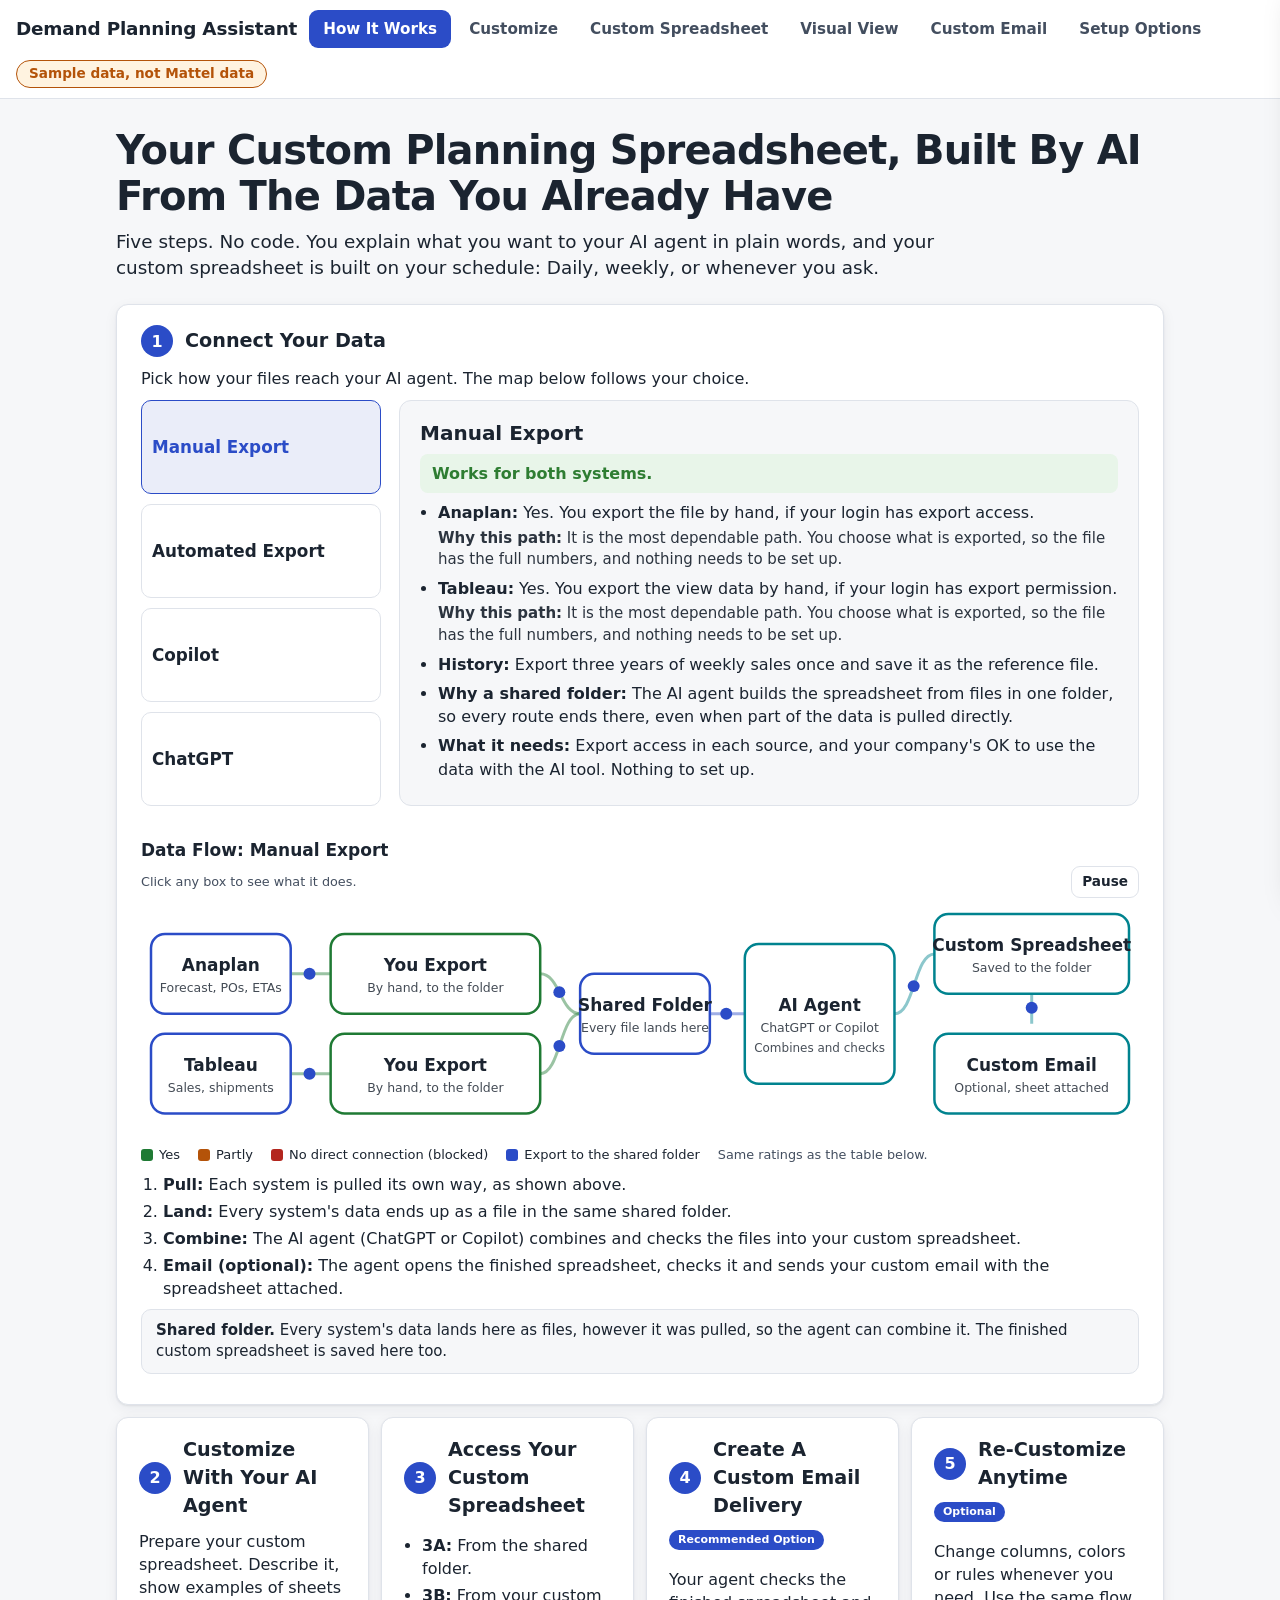
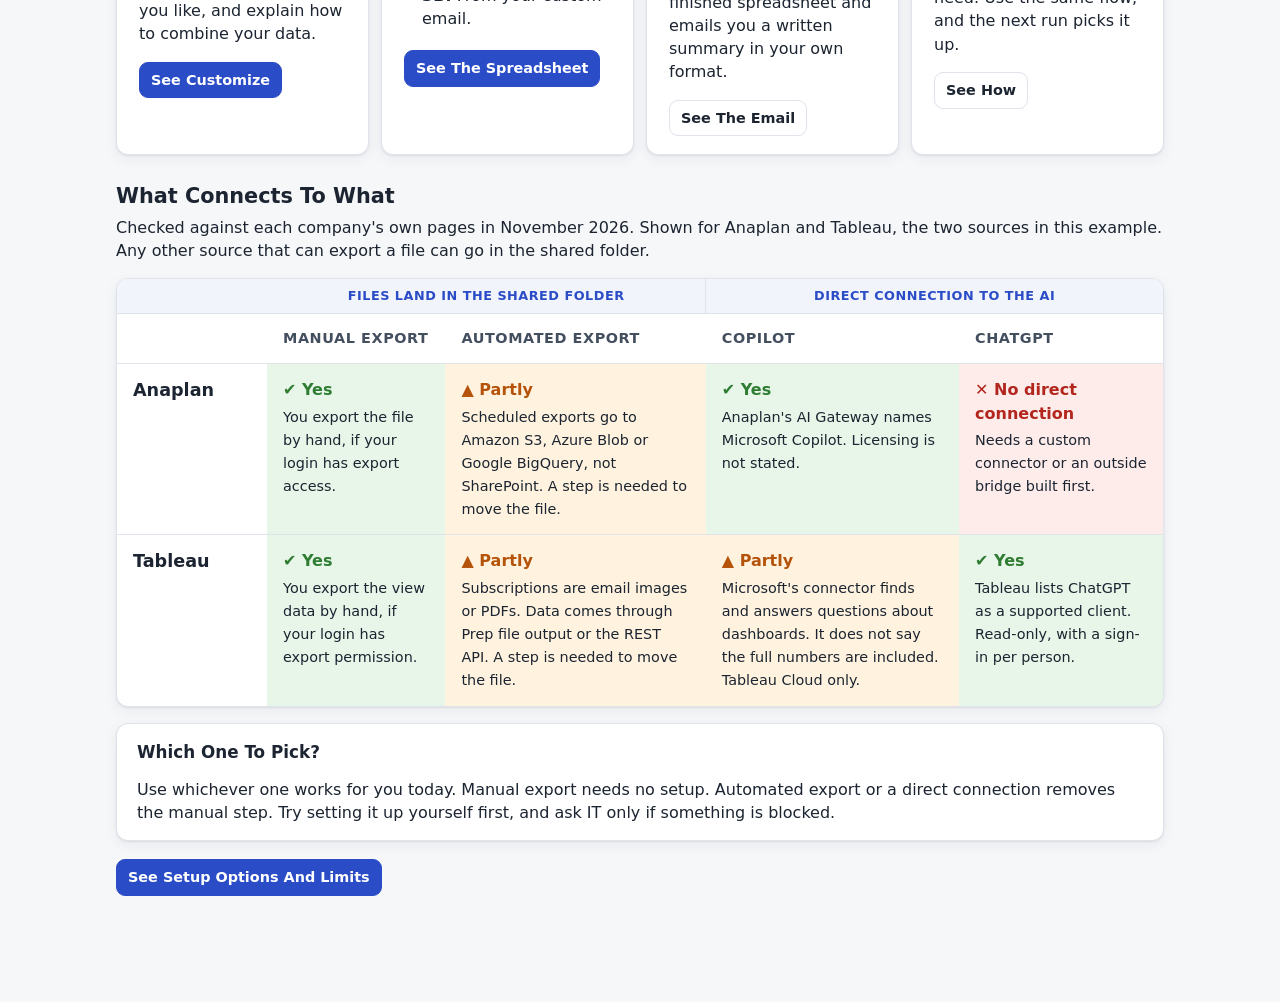
==== index.html @ 1da1af84 "Export box says it is to get the full data Co-Authored-By: Claude Sonnet 5.5 <noreply@anthropic.com>" ====
<!doctype html>
<html lang="en"><head><meta charset="utf-8"><meta name="viewport" content="width=device-width,initial-scale=1">
<title>Demand Planning Assistant</title>
<style>:root{--bg:#f6f7f9;--card:#fff;--ink:#1b2430;--mute:#434e5f;--line:#dfe3ea;--brand:#2b4cc7;--brand-d:#1f3a9e;
--risk:#b3261e;--risk-bg:#fdecea;--med:#b45309;--med-bg:#fff3e0;--watch:#b45309;--watch-bg:#fff3e0;--much:#0b6aa8;--much-bg:#e5f2fb;--ok:#2e7d32;--ok-bg:#e8f5e9;
--shadow:0 1px 2px rgba(20,30,50,.08),0 4px 14px rgba(20,30,50,.06);--r:12px}
@media (prefers-color-scheme:dark){:root:not([data-theme=light]){--bg:#10151c;--card:#19212c;--ink:#e8edf4;--mute:#d0d8e4;--line:#2a3544;--brand:#7d9bff;--brand-d:#a9bcff;
--risk:#ff8a80;--risk-bg:#3a1c1a;--med:#ffb55a;--med-bg:#3a2a12;--watch:#ffb55a;--watch-bg:#3a2a12;--much:#7cc4f2;--much-bg:#12293a;--ok:#7bd48a;--ok-bg:#16301b;--shadow:0 1px 2px rgba(0,0,0,.4)}}
:root[data-theme=dark]{--bg:#10151c;--card:#19212c;--ink:#e8edf4;--mute:#d0d8e4;--line:#2a3544;--brand:#7d9bff;--brand-d:#a9bcff;
--risk:#ff8a80;--risk-bg:#3a1c1a;--med:#ffb55a;--med-bg:#3a2a12;--watch:#ffb55a;--watch-bg:#3a2a12;--much:#7cc4f2;--much-bg:#12293a;--ok:#7bd48a;--ok-bg:#16301b;--shadow:0 1px 2px rgba(0,0,0,.4)}
*{box-sizing:border-box}html{font-size:16px}
body{margin:0;background:var(--bg);color:var(--ink);font-family:system-ui,-apple-system,"Segoe UI",Roboto,Helvetica,Arial,sans-serif;line-height:1.45}
button{font:inherit;color:inherit;cursor:pointer}
.wrap{max-width:1320px;margin:0 auto;padding:0 max(16px,env(safe-area-inset-left,0px)) 80px max(16px,env(safe-area-inset-right,0px))}
header.top{position:sticky;top:0;z-index:20;background:var(--card);border-bottom:1px solid var(--line)}
.top-in{max-width:1320px;margin:0 auto;padding:10px max(16px,env(safe-area-inset-right,0px)) 10px max(16px,env(safe-area-inset-left,0px));display:flex;gap:12px;align-items:center;flex-wrap:wrap}
.logo{font-weight:700;font-size:1.15rem;letter-spacing:-.01em}
.badge-sample{background:var(--watch-bg);color:var(--watch);border:1px solid var(--watch);border-radius:99px;padding:3px 12px;font-weight:600;font-size:.85rem}
.spacer{flex:1}
.btn{border:1px solid var(--line);background:var(--card);border-radius:9px;padding:7px 11px;font-weight:600;font-size:.9rem;white-space:nowrap}
.btn:hover{border-color:var(--brand)}.btn.pri{background:var(--brand);color:#fff;border-color:var(--brand)}
.btn.pri:hover{background:var(--brand-d)}.btn.sm{padding:5px 10px;font-size:.85rem}.btn.ghost{border-color:transparent;background:transparent;color:var(--brand)}
:focus-visible{outline:3px solid var(--brand);outline-offset:2px}
.card{background:var(--card);border:1px solid var(--line);border-radius:var(--r);box-shadow:var(--shadow)}
.health{display:flex;gap:10px 18px;flex-wrap:wrap;align-items:center;padding:10px 16px;margin:16px 0;font-size:.92rem}
.pill{display:inline-flex;gap:6px;align-items:center;border-radius:99px;padding:2px 10px;font-weight:600;font-size:.82rem;white-space:nowrap}
.dot{width:9px;height:9px;border-radius:50%;display:inline-block}
.ok-t{color:var(--ok)}.warn-t{color:var(--med)}.bad-t{color:var(--risk)}
.since{padding:14px 18px;margin-bottom:16px}.since h2{margin:0 0 8px;font-size:1rem}
.since ul{margin:0;padding:0;list-style:none;display:grid;grid-template-columns:repeat(auto-fit,minmax(260px,1fr));gap:6px 20px}
.since li{font-size:.94rem}.since li b{font-weight:700}
.since a{color:var(--brand);cursor:pointer;text-decoration:underline}
.decisions{display:grid;grid-template-columns:repeat(4,1fr);gap:14px;margin-bottom:16px}
@media(max-width:900px){.decisions{grid-template-columns:repeat(2,1fr)}}
.dtile{text-align:left;padding:16px 18px;border-radius:var(--r);border:2px solid var(--line);background:var(--card);box-shadow:var(--shadow)}
.dtile:hover{border-color:var(--brand)}.dtile[aria-pressed=true]{border-color:var(--brand);background:color-mix(in srgb,var(--brand) 8%,var(--card))}
.dtile .t{font-weight:700;font-size:1.05rem}.dtile .n{font-size:2rem;font-weight:800;letter-spacing:-.02em;line-height:1.1}
.dtile .d{color:var(--mute);font-size:.9rem}.dtile .h{font-size:.82rem;color:var(--mute);margin-top:4px}
.bar{display:flex;gap:8px;flex-wrap:wrap;align-items:center;margin:6px 0 12px}
.chip{border:1px solid var(--line);background:var(--card);border-radius:99px;padding:6px 13px;font-weight:600;font-size:.9rem}
.chip[aria-pressed=true]{background:var(--ink);color:var(--bg);border-color:var(--ink)}
.tabs{display:flex;flex-wrap:wrap;gap:0 4px;border-bottom:2px solid var(--line);margin:18px 0 12px}
.tab{border:0;background:none;padding:10px 14px;font-weight:700;color:var(--mute);border-bottom:3px solid transparent;margin-bottom:-2px}
.tab[aria-selected=true]{color:var(--brand);border-color:var(--brand)}
input[type=search],select,input[type=number],input[type=text],textarea{font:inherit;border:1px solid var(--line);border-radius:8px;padding:7px 10px;background:var(--card);color:var(--ink)}
table.list{width:100%;border-collapse:separate;border-spacing:0}
.list th{text-align:left;font-size:.8rem;text-transform:uppercase;letter-spacing:.04em;color:var(--mute);padding:8px 12px;border-bottom:1px solid var(--line);position:sticky;top:var(--hh,56px);background:var(--card)}
.list td{padding:11px 12px;border-bottom:1px solid var(--line);vertical-align:top}
.list tr.r{cursor:pointer}.list tr.r:hover td{background:color-mix(in srgb,var(--brand) 6%,var(--card))}
.list .num{text-align:right;font-variant-numeric:tabular-nums;white-space:nowrap}
.sku-name{font-weight:650}.sku-id{color:var(--mute);font-size:.82rem}
.tier{display:inline-flex;align-items:center;gap:6px;border-radius:7px;padding:3px 9px;font-weight:700;font-size:.82rem;white-space:nowrap}
.t-risk{background:var(--risk-bg);color:var(--risk)}.t-med{background:var(--med-bg);color:var(--med)}.t-watch{background:var(--watch-bg);color:var(--watch)}
.t-much{background:var(--much-bg);color:var(--much)}.t-ok{background:var(--ok-bg);color:var(--ok)}
.conf{font-size:.8rem;color:var(--mute)}.tag{font-size:.75rem;border:1px solid var(--line);border-radius:6px;padding:1px 6px;color:var(--mute);margin-right:4px;white-space:nowrap}
.re{background:var(--risk);color:#fff;border-radius:6px;padding:1px 7px;font-size:.75rem;font-weight:700;margin-left:6px}
.empty{padding:34px;text-align:center;color:var(--mute)}
/* drawer */
.scrim{position:fixed;inset:0;background:rgba(10,15,25,.45);z-index:40;display:none}.scrim.on{display:block}
.drawer{position:fixed;top:0;right:0;bottom:0;width:min(980px,100%);background:var(--bg);z-index:41;transform:translateX(105%);transition:transform .22s;overflow:auto;box-shadow:-8px 0 30px rgba(0,0,0,.25)}
.drawer.on{transform:none}.drawer.narrow{width:min(520px,100%)}
@media(prefers-reduced-motion:reduce){.drawer{transition:none}}
.dr-h{position:sticky;top:0;background:var(--card);border-bottom:1px solid var(--line);padding:14px 20px;display:flex;gap:12px;align-items:flex-start;z-index:2}
.dr-b{padding:18px 20px 60px;display:grid;gap:16px}
.sec{padding:16px 18px}.sec h3{margin:0 0 10px;font-size:1rem}
.hl{font-size:1.2rem;font-weight:700;margin:6px 0 2px}
.ev{display:grid;grid-template-columns:1fr auto;gap:4px 14px;font-size:.94rem}.ev div:nth-child(odd){color:var(--mute)}.ev div:nth-child(even){text-align:right;font-variant-numeric:tabular-nums;font-weight:600}
.src{font-size:.7rem;font-weight:700;border-radius:5px;padding:1px 6px;margin-left:6px;vertical-align:1px}
.s-planning{background:#e3ebff;color:#2b4cc7}.s-bi{background:#e6f6ea;color:#1f7a34}.s-sharepoint{background:#fdf0dc;color:#8a5200}.s-calc{background:#eceff3;color:#44505f}
.opt{border:1px solid var(--line);border-radius:10px;padding:10px 14px;margin-bottom:8px}.opt b{display:block}.opt span{color:var(--mute);font-size:.9rem}
.two{display:grid;grid-template-columns:1fr 1fr;gap:16px}@media(max-width:800px){.two{grid-template-columns:1fr}}
svg.ch{width:100%;height:auto;display:block;font-family:inherit}
.legend{display:flex;gap:6px 16px;flex-wrap:wrap;font-size:.84rem;color:var(--mute);margin-top:6px}.legend i{display:inline-block;width:22px;height:0;border-top:3px solid;vertical-align:middle;margin-right:5px}
.slider{display:grid;grid-template-columns:150px 1fr 70px;gap:10px;align-items:center;margin:6px 0;font-size:.92rem}
.verdict{margin-top:8px;padding:10px 14px;border-radius:9px;font-weight:650}
.v-bad{background:var(--risk-bg);color:var(--risk)}.v-ok{background:var(--ok-bg);color:var(--ok)}
.note-box{border-left:4px solid var(--brand);background:color-mix(in srgb,var(--brand) 7%,var(--card));padding:10px 14px;border-radius:0 9px 9px 0;margin-bottom:10px}
.hist{font-size:.85rem;color:var(--mute);margin:6px 0 0;padding-left:18px}
.row{display:flex;gap:10px;flex-wrap:wrap;align-items:center;margin:8px 0}
label.f{display:grid;gap:3px;font-size:.88rem;font-weight:600}
.set-row{display:grid;grid-template-columns:1fr 110px;gap:4px 12px;align-items:center;padding:9px 0;border-bottom:1px solid var(--line)}
.set-row small{display:block;color:var(--mute);font-weight:400}
.sw{display:flex;gap:10px;align-items:flex-start;padding:7px 0}
/* modal */
.modal{position:fixed;inset:4vh 4vw;background:var(--card);z-index:42;border-radius:16px;box-shadow:0 20px 60px rgba(0,0,0,.4);display:none;flex-direction:column;overflow:hidden}.modal.on{display:flex}
.modal .m-h{padding:14px 20px;border-bottom:1px solid var(--line);display:flex;gap:12px;align-items:center}.modal .m-b{padding:18px 22px;overflow:auto;flex:1}
.flow-svg{width:100%;height:auto;max-height:46vh}
.flow-node{cursor:pointer}.flow-node:hover rect,.flow-node:focus rect{stroke:var(--brand);stroke-width:3}
.panelbox{border:1px solid var(--line);border-radius:12px;padding:14px 18px;margin-top:12px;background:var(--bg)}
.log{list-style:none;padding:0;margin:0}.log li{padding:8px 0;border-bottom:1px solid var(--line);display:flex;gap:10px;opacity:0;transform:translateY(6px);animation:in .35s forwards}
@keyframes in{to{opacity:1;transform:none}}@media(prefers-reduced-motion:reduce){.log li{animation:none;opacity:1;transform:none}}
/* guided */
.g-shade{position:fixed;z-index:60;border-radius:12px;box-shadow:0 0 0 9999px rgba(8,12,22,.62);pointer-events:none;transition:all .25s;border:3px solid #ffd54a}
.g-call{position:fixed;z-index:61;width:min(380px,92vw);background:#fff;color:#1b2430;border-radius:14px;padding:16px 18px;box-shadow:0 12px 40px rgba(0,0,0,.45);font-size:1rem}
.g-call h4{margin:0 0 6px;font-size:1.05rem}.g-call .sm{color:#5d6877;font-size:.85rem}
.g-call .btn{color:#1b2430;background:#fff}.g-call .btn.pri{color:#fff;background:#2b4cc7}
.foot{color:var(--mute);font-size:.84rem;margin-top:30px}
.email{font-family:ui-monospace,Menlo,Consolas,monospace;font-size:.9rem;white-space:pre-wrap;background:var(--bg);border:1px solid var(--line);border-radius:10px;padding:16px}
.hide{display:none!important}

@media(max-width:700px){[data-g=list],[data-g=acc-list],.panelbox{overflow-x:auto}.wrap{padding-bottom:60px}.slider{grid-template-columns:110px 1fr 56px}}
/* ---- shell: nav + simple pages ---- */
.nav{display:flex;gap:4px;flex-wrap:wrap}
.nav button{border:0;background:none;padding:8px 14px;border-radius:9px;font-weight:700;color:var(--mute);font-size:.95rem}
.nav button:hover{color:var(--ink);background:color-mix(in srgb,var(--brand) 8%,var(--card))}
.nav button[aria-current=page]{color:#fff;background:var(--brand)}
.view{display:none}.view.on{display:block}
.page{max-width:1080px;margin:0 auto;padding:28px max(16px,env(safe-area-inset-left,0px)) 90px}
.hero h1{font-size:clamp(1.7rem,4vw,2.5rem);line-height:1.15;letter-spacing:-.02em;margin:0 0 10px}
.hero p{font-size:1.15rem;color:var(--mute);margin:0 0 6px;max-width:46em}
.steps{display:grid;grid-template-columns:repeat(2,1fr);gap:14px;margin:22px 0}
@media(max-width:700px){.steps{grid-template-columns:1fr}}
.step{padding:22px;display:flex;flex-direction:column;gap:10px}
.step .num{width:38px;height:38px;border-radius:50%;background:var(--brand);color:#fff;font-weight:800;display:grid;place-items:center;font-size:1.1rem}
.step h2{margin:0;font-size:1.3rem}.step p{margin:0;color:var(--mute)}
.step .ex{background:color-mix(in srgb,var(--brand) 8%,var(--card));border-radius:10px;padding:10px 12px;font-size:.95rem}
.step .go{margin-top:auto}
.routes{display:flex;flex-wrap:wrap;gap:8px}
.route{border:1px solid var(--line);background:var(--card);border-radius:10px;padding:8px 12px;font-weight:700;font-size:.92rem}
.route[aria-pressed=true]{border-color:var(--brand);background:color-mix(in srgb,var(--brand) 10%,var(--card));color:var(--brand)}
.routebox{margin-top:12px;padding:16px 18px}
.routebox h3{margin:0 0 6px}.routebox p{margin:4px 0}
.rule{padding:16px 20px;margin:0 0 16px;display:flex;gap:14px;flex-wrap:wrap;align-items:center}
.rule b{font-size:1.05rem}
.rule .arrow{color:var(--mute)}
.who{display:grid;grid-template-columns:repeat(3,1fr);gap:12px;margin:0 0 16px}
@media(max-width:860px){.who{grid-template-columns:1fr}}
.who .card{padding:14px 18px}.who h3{margin:0 0 4px;font-size:1rem}.who p{margin:0;color:var(--mute);font-size:.95rem}
details.it{padding:14px 20px;margin-bottom:12px}
details.it summary{cursor:pointer;font-weight:700;font-size:1.02rem}
details.it ul{padding-left:20px}details.it li{margin:6px 0}
.pg-h{display:flex;gap:12px;align-items:center;flex-wrap:wrap;margin-bottom:6px}
.pg-h h1{margin:0;font-size:1.6rem}.pg-sub{color:var(--mute);margin:0 0 16px}
/* excel-style sheet */
.xl{border:1px solid #b9c0cc;background:#fff;color:#1b2430;border-radius:8px;overflow:hidden;box-shadow:var(--shadow);font-family:Calibri,"Segoe UI",system-ui,sans-serif;font-size:.92rem}
.xl-bar{display:flex;gap:10px;align-items:center;padding:6px 10px;background:#f3f3f3;border-bottom:1px solid #d4d4d4;flex-wrap:wrap}
.xl-bar .fx{color:#217346;font-weight:700}
.xl-bar .btn{background:#fff;color:#1b2430}
.xl-scroll{max-height:62vh;overflow:auto}
table.xt{border-collapse:separate;border-spacing:0;min-width:100%}
.xt th,.xt td{border-right:1px solid #d4d4d4;border-bottom:1px solid #d4d4d4;padding:4px 8px;vertical-align:top;background:#fff;text-align:left}
.xt thead th{position:sticky;z-index:2;font-weight:400;color:#444;background:#e6e6e6;text-align:center}
.xt thead tr.letters th{top:0;font-size:.8rem;padding:2px 8px}
.xt thead tr.heads th{top:22px;background:#1f3864;color:#fff;font-weight:700;text-align:left;border-color:#3a4f80;white-space:nowrap}
.xt td.rn,.xt th.rn{position:sticky;left:0;z-index:1;background:#e6e6e6;color:#444;text-align:center;width:42px;min-width:42px;font-size:.8rem}
.xt thead th.rn{z-index:3}
.xt tbody tr{cursor:pointer}.xt tbody tr:hover td:not(.rn){background:#eef4ff}
.xt td.money,.xt th.money{text-align:right;font-variant-numeric:tabular-nums}
.xt td.st{font-weight:700;white-space:nowrap}.xt td:nth-child(3){white-space:nowrap}
.xt td.st.t-risk{background:#f8d7da;color:#842029}.xt td.st.t-med{background:#ffe5b4;color:#8a4b08}.xt td.st.t-watch{background:#ffe5b4;color:#8a4b08}.xt td.st.t-much{background:#d6eaf8;color:#0b4f7c}.xt td.st.t-ok{background:#ddf0de;color:#1e5e24}
.xt td.wide{min-width:280px}
.xl-tabs{display:flex;gap:2px;background:#f3f3f3;border-top:1px solid #d4d4d4;padding:0 8px}
.xl-tabs button{border:1px solid transparent;border-top:0;background:none;padding:6px 16px;color:#444;font-size:.9rem}
.xl-tabs button[aria-selected=true]{background:#fff;color:#217346;font-weight:700;border-color:#d4d4d4;border-bottom:3px solid #217346}
.seg{display:inline-flex;border:1px solid #bbb;border-radius:7px;overflow:hidden}
.seg button{border:0;background:#fff;color:#1b2430;padding:5px 12px;font-size:.88rem;font-weight:600}
.seg button[aria-pressed=true]{background:#217346;color:#fff}
.dl{background:#217346;color:#fff;border-color:#217346}.dl:hover{background:#185c37;border-color:#185c37}
/* chat */
.chat-wrap{display:grid;grid-template-columns:1.3fr 1fr;gap:16px}
@media(max-width:900px){.chat-wrap{grid-template-columns:1fr}}
.chat{padding:0;overflow:hidden;display:flex;flex-direction:column}
.chat-h{padding:10px 16px;border-bottom:1px solid var(--line);font-weight:700;display:flex;justify-content:space-between;gap:8px;flex-wrap:wrap}
.msgs{padding:16px;display:flex;flex-direction:column;gap:12px;min-height:260px;max-height:50vh;overflow:auto}
.msg{max-width:88%;padding:10px 14px;border-radius:14px;line-height:1.4}
.msg.you{align-self:flex-end;background:var(--brand);color:#fff;border-bottom-right-radius:4px}
.msg.ai{align-self:flex-start;background:color-mix(in srgb,var(--ink) 7%,var(--card));border-bottom-left-radius:4px}
.sug{padding:10px 16px;border-top:1px solid var(--line);display:flex;gap:8px;flex-wrap:wrap}
.sug .chip{text-align:left}
.chat-in{display:flex;gap:8px;padding:10px 16px;border-top:1px solid var(--line)}.chat-in input{flex:1}
.recipe{padding:16px 18px}.recipe h3{margin:0 0 8px}
.recipe ol{margin:0;padding-left:20px}.recipe li{margin:4px 0}
.simnote{font-size:.85rem;color:var(--mute);margin:8px 2px}
@media print{header.top,.xl-bar,.xl-tabs{display:none}}
.msg a{color:var(--brand);font-weight:700}.msg.you a{color:#fff}

.sec-h{margin:26px 0 4px;font-size:1.3rem}
.paths{display:grid;grid-template-columns:repeat(3,1fr);gap:14px;margin:0 0 16px}
@media(max-width:860px){.paths{grid-template-columns:1fr}}
.path{padding:18px 20px}.path h3{margin:6px 0 6px;font-size:1.08rem}.path p{margin:6px 0}
.path .lim{color:var(--mute);font-size:.92rem;border-top:1px solid var(--line);padding-top:8px}
.tagp{display:inline-block;background:color-mix(in srgb,var(--brand) 12%,var(--card));color:var(--brand);border-radius:99px;padding:2px 10px;font-size:.78rem;font-weight:700}

.paths.four{grid-template-columns:repeat(4,1fr)}
@media(max-width:1100px){.paths.four{grid-template-columns:repeat(2,1fr)}}
@media(max-width:700px){.paths.four{grid-template-columns:1fr}}
.hist{padding:18px 22px;margin:0 0 16px;border-left:5px solid var(--brand)}.hist h3{margin:0 0 6px}.hist p{margin:6px 0}.hist ul{margin:6px 0;padding-left:20px}.hist li{margin:4px 0}

.mx-wrap{overflow-x:auto;padding:0;margin-bottom:16px}
table.mx{width:100%;border-collapse:collapse;min-width:720px}
.mx th,.mx td{padding:14px 16px;border-bottom:1px solid var(--line);vertical-align:top;text-align:left}
.mx thead th{font-size:.9rem;color:var(--mute);text-transform:uppercase;letter-spacing:.04em}
.mx tbody th{font-size:1.1rem;width:110px}
.mx td b{display:block;font-size:1rem;margin-bottom:3px}.mx td span{font-size:.9rem;color:var(--ink)}
.mx td.yes{background:var(--ok-bg)}.mx td.yes b{color:var(--ok)}
.mx td.part{background:var(--med-bg)}.mx td.part b{color:var(--med)}
.mx td.no{background:var(--risk-bg)}.mx td.no b{color:var(--risk)}
.mx tbody tr:last-child th,.mx tbody tr:last-child td{border-bottom:0}
.mx tbody th small{display:block;font-weight:400;font-size:.8rem;color:var(--mute)}.mx tbody th{width:150px}
.mini{margin:0;padding-left:18px;color:var(--mute)}.mini li{margin:4px 0}.optl{display:block;font-size:.78rem;font-weight:700;color:var(--brand);text-transform:uppercase;letter-spacing:.04em;margin-top:2px}
.step{padding:18px 22px;gap:8px}.step .go{margin-top:6px;align-self:flex-start}.step .row{margin-top:4px}
.shead{display:flex;align-items:center;gap:12px}.shead .num{width:32px;height:32px;font-size:1rem;flex:none}.shead h2{font-size:1.2rem}
.shead .optl{margin:0 0 0 auto;background:color-mix(in srgb,var(--brand) 12%,var(--card));border-radius:99px;padding:2px 10px}
.step .quote{font-style:italic;color:var(--mute);margin:0}.step{gap:10px}
.step .route{padding:7px 10px;font-size:.86rem}
/* round 2: fill space */
.routes{display:grid;grid-template-columns:1fr;gap:8px}
.route{display:flex;justify-content:space-between;align-items:center;gap:10px;padding:12px 16px;font-size:1rem;text-align:left}
.route b{font-size:1.02rem}.route span{font-weight:500;font-size:.85rem;color:var(--mute)}
.route[aria-pressed=true] span{color:var(--brand)}
.mini-sheet{border:1px solid var(--line);border-radius:10px;overflow:hidden;background:var(--bg)}
.ms-r{display:grid;grid-template-columns:84px 1fr auto;gap:10px;align-items:center;padding:9px 12px;border-bottom:1px solid var(--line);font-size:.88rem}
.ms-r:last-child{border-bottom:0}
.ms-st{border-radius:6px;padding:2px 8px;font-weight:700;font-size:.8rem;text-align:center}
.ms-n{overflow:hidden;text-overflow:ellipsis;white-space:nowrap}.ms-d{font-weight:700}
.quotes{display:flex;flex-direction:column;gap:8px}
.step .quote{border:1px solid var(--line);border-radius:10px;padding:9px 12px;background:var(--bg)}
.leftcol{display:flex;flex-direction:column;gap:14px}.chat-wrap{align-items:start}
.msgs{min-height:150px;max-height:260px}
.datepill{background:color-mix(in srgb,var(--brand) 12%,var(--card));color:var(--brand);border-radius:99px;padding:3px 12px;font-weight:700;font-size:.85rem}
.morebar{padding:12px;text-align:center;border-top:1px solid var(--line)}
#app .sec-h{margin:6px 0 10px}
#app{padding-top:18px}
/* round 3: step 1 is the big box, 2-4 sit in a row below */
.steps{grid-template-columns:repeat(3,1fr)}
.step.s1{grid-column:1/-1;padding:20px 24px}
.s1-body{display:grid;grid-template-columns:240px 1fr;gap:18px;align-items:stretch}
.s1 .routes{display:flex;flex-direction:column;gap:10px}
.s1 .route{flex:1;justify-content:flex-start;font-size:1.05rem;font-weight:700;min-height:52px}
.s1 .routebox{margin:0;padding:18px 20px;border:1px solid var(--line);border-radius:12px;background:var(--bg)}
.s1 .routebox h3{font-size:1.25rem;margin:0 0 2px}.s1 .routebox p{font-size:1rem;line-height:1.55}
@media(max-width:900px){.steps{grid-template-columns:1fr}.s1-body{grid-template-columns:1fr}.s1 .routes{display:grid;grid-template-columns:1fr 1fr}}
.ms-r{grid-template-columns:76px 1fr auto}.ms-d{font-weight:500;color:var(--mute);font-size:.8rem}
.shead .optl{white-space:nowrap;font-size:.68rem;padding:2px 8px}
.ms-r{grid-template-columns:70px 1fr auto;gap:8px;padding:9px 10px}
.routebox .same{margin-top:10px;padding:10px 12px;border-radius:10px;background:color-mix(in srgb,var(--brand) 10%,var(--card));font-size:.95rem}
.mx thead tr.grp th{text-align:center;font-size:.8rem;color:var(--brand);border-bottom:1px solid var(--line);padding:8px 10px;background:color-mix(in srgb,var(--brand) 6%,var(--card))}
.mx thead tr.grp th+th+th{border-left:1px solid var(--line)}
.sec-sub{color:var(--mute);margin:-4px 0 10px}
#app .sec-h{margin:22px 0 4px;font-size:1.3rem}
#app .pg-h+.pg-sub+.sec-h{margin-top:6px}
/* readability: body text in cards uses the main text color */
.step p,.step .mini,.step .quote,.routebox p,.routebox .conf,.pg-sub,.sec-sub,.hero p,.path p,.hist p,.hist li,.recipe li,.recipe p,.who p,.card p{color:var(--ink)}
.step .quote{color:var(--ink)}
.conf,.mute,.simnote{color:var(--mute)}
.optl{color:var(--brand)}
/* since yesterday, four groups */
.since4{display:grid;grid-template-columns:repeat(4,1fr);gap:14px;margin-bottom:16px}
@media(max-width:1000px){.since4{grid-template-columns:repeat(2,1fr)}}
@media(max-width:560px){.since4{grid-template-columns:1fr}}
.sc{background:var(--card);border:1px solid var(--line);border-top:4px solid var(--line);border-radius:var(--r);padding:12px 14px;box-shadow:var(--shadow)}
.sc-h{display:flex;justify-content:space-between;align-items:center;font-weight:800;font-size:1.05rem}
.sc-h b{min-width:28px;text-align:center;border-radius:99px;padding:1px 9px;font-size:.95rem}
.sc-sub{color:var(--mute);font-size:.85rem;margin:2px 0 8px}
.sc ul{list-style:none;margin:0;padding:0;display:flex;flex-direction:column;gap:8px}
.sc li{font-size:.94rem;line-height:1.3}.sc li .w{display:block;color:var(--mute);font-size:.82rem;margin-top:1px}
.sc a{color:var(--ink);text-decoration:underline;text-decoration-color:var(--line);cursor:pointer}.sc a:hover{color:var(--brand)}
.sc-none{color:var(--mute);font-size:.9rem}.sc-more{color:var(--mute);font-size:.82rem;margin-top:8px}
.c-new{border-top-color:var(--risk)}.c-new .sc-h b{background:var(--risk-bg);color:var(--risk)}
.c-worse{border-top-color:var(--med)}.c-worse .sc-h b{background:var(--med-bg);color:var(--med)}
.c-fixed{border-top-color:var(--ok)}.c-fixed .sc-h b{background:var(--ok-bg);color:var(--ok)}
.c-still{border-top-color:var(--watch)}.c-still .sc-h b{background:var(--watch-bg);color:var(--watch)}
/* dashboard tab in the sheet preview */
.dash{padding:16px 18px;background:#fff;color:#1b2430}
.dash h3{margin:0 0 4px;color:#1f3864;font-size:1.15rem}.dash .dnote{color:#555;font-style:italic;font-size:.88rem;margin:0 0 12px}
.dpick{display:flex;gap:18px;flex-wrap:wrap;margin-bottom:14px}.dpick label{font-weight:700;color:#1f3864;display:flex;align-items:center;gap:8px}
.dpick select{background:#fff2cc;border:1px solid #d0d5dd;border-radius:4px;padding:6px 10px;font:inherit;font-weight:700;min-width:210px;color:#1b2430}
.dboxes{display:grid;grid-template-columns:repeat(4,1fr);gap:0;border:1px solid #d0d5dd;margin-bottom:12px}
.dbox{background:#f2f5fa;text-align:center;padding:8px;border-right:1px solid #d0d5dd}.dbox:last-child{border-right:0}.dbox.sel{background:#ffe699}
.dbt{font-weight:700;color:#1f3864;font-size:.9rem}.dbn{font-size:1.9rem;font-weight:800;color:#1f3864;line-height:1.2}.dbs{font-size:.8rem;color:#595959}
.dcount{margin:6px 0 8px;font-weight:700;color:#1f3864}.dcount b{font-size:1.2rem;margin-left:6px}
.dtab td.c{text-align:center}.dtab td.st{text-align:center}
@media(max-width:700px){.dboxes{grid-template-columns:1fr 1fr}.dpick select{min-width:150px}}
.dtab thead tr.heads th{top:0}.dtab td.c,.dtab td.st{white-space:nowrap}.dtab td.st{min-width:84px}
/* ---- planner round: snapshot tiles, cell highlights, wide tables ---- */
.snap{display:grid;grid-template-columns:repeat(6,1fr);gap:12px;margin-bottom:18px}
.snapt{background:var(--card);border:1px solid var(--line);border-radius:var(--r);padding:12px 14px;box-shadow:var(--shadow)}
.snapt .t{font-weight:700;font-size:.85rem;color:var(--mute);text-transform:uppercase;letter-spacing:.04em}
.snapt .n{font-size:1.8rem;font-weight:800;letter-spacing:-.02em;line-height:1.15;margin:2px 0}
.snapt .d{font-size:.82rem;color:var(--mute);line-height:1.3}
@media(max-width:1100px){.snap{grid-template-columns:repeat(3,1fr)}}
@media(max-width:600px){.snap{grid-template-columns:repeat(2,1fr)}}
.dsnap{gap:0;border:1px solid #d0d5dd;margin-bottom:12px}
.dsnap .snapt{background:#f2f5fa;border:0;border-right:1px solid #d0d5dd;border-radius:0;box-shadow:none;text-align:center;padding:8px 6px}.dsnap .snapt:last-child{border-right:0}
.dsnap .snapt .t{color:#1f3864;font-size:.78rem}.dsnap .snapt .n{color:#1f3864;font-size:1.5rem}.dsnap .snapt .d{color:#595959;font-size:.76rem}
@media(max-width:1100px){.dsnap{grid-template-columns:repeat(3,1fr)}.dsnap .snapt{border-bottom:1px solid #d0d5dd}}
.dsec{font-weight:700;color:#1f3864;margin:4px 0 6px;font-size:1rem}.dsec span{font-weight:400;color:#595959;font-size:.82rem;margin-left:8px;font-style:italic}
.dsep{margin:0 10px;color:#8a94a6;font-weight:400}.dfoot{color:#595959;font-size:.8rem;font-style:italic;margin:8px 0 0}
.xt td.bad,.list td.bad{background:#f8d7da;color:#842029;font-weight:700}
.xt td.ovr,.list td.ovr{background:#d6eaf8;color:#0b4f7c;font-weight:700}
.xt td.warn,.list td.warn{background:#ffe5b4;color:#8a4b08;font-weight:700}
.xt td.bold{font-weight:700}
.dtab td.money,.dtab td.c{white-space:nowrap}.dtab td.wide{min-width:300px}
.dtab thead tr.heads th{white-space:normal;vertical-align:bottom}
.xl-tabs{overflow-x:auto;flex-wrap:nowrap}.xl-tabs button{white-space:nowrap;flex:none}
.list td.num.bad,.list td.num.ovr,.list td.num.warn{border-radius:0}
#v-sheet .page{max-width:1240px}
.dtab td{padding:4px 6px;white-space:nowrap}.dtab td.wide{white-space:normal;min-width:190px}.dtab td:nth-child(3){white-space:normal;min-width:170px}.dtab td.st{min-width:68px}
.list .sku-name{min-width:120px}.list td:nth-child(3){min-width:240px}.list th,.list td{padding-left:8px;padding-right:8px}
.lscroll{overflow-x:auto}.lscroll .list th{position:static}.lscroll .list td.bad,.lscroll .list td.ovr,.lscroll .list td.warn{border-radius:0}
.list td:nth-child(3){min-width:190px}.list th{letter-spacing:0}

.sub-h{margin:18px 0 6px;font-size:1rem}
.src-list>div{margin:9px 0}
.src-list .tag{margin-left:6px}
[hidden]{display:none!important}
#v-sheet .note-box{background:#eef1fb;color:#1b2430}
.lscroll .list .icol{min-width:190px}.lscroll .list .gcol{min-width:330px}.lscroll .list .ncol{min-width:230px}

.role{padding:9px 14px;font-size:.9rem;background:#f1f3f6;color:#1b2430;border-bottom:1px solid #d6dbe3;border-left:4px solid #a6a6a6}
.role.work{background:#fffbd0;border-left-color:#9a7b00}.role.front{background:#e8eef9;border-left-color:#1f3864}
.xt th.inp{background:#9a7b00;color:#fff}.xt td.inp{background:#fffbd0}
.xl-tabs button.work{color:#9a7b00;font-weight:800;border-top:3px solid #9a7b00}
.xl-tabs button.front{font-weight:800;border-top:3px solid #1f3864}
.xt td.t-new{background:#d6eaf8;color:#0b4f7c;font-weight:700}

.line-pick select{margin:0 8px 0 4px}
.xt tr[data-line]{cursor:pointer}.xt tr[data-line]:hover td{background-image:linear-gradient(rgba(120,120,120,.12),rgba(120,120,120,.12))}
.lscroll.tall{max-height:68vh;overflow:auto}.lscroll.tall .list th{position:sticky;top:0;z-index:2;background:var(--card);box-shadow:0 1px 0 var(--line)}
.carry-box{border-left:4px solid var(--brand);padding:10px 14px;border-radius:0 9px 9px 0;margin-bottom:10px}
#v-sheet .carry-box{background:#eef1fb;color:#1b2430}
.xt td.prodcol{min-width:230px}
.xt td.t-drop{background:#ffe5b4;color:#8a4b08;font-weight:700}
.nwtbl td:not(.icol){white-space:nowrap}
.xt thead th.nxt{box-shadow:inset 0 -3px 0 #e0a030}
.xt td.nw{white-space:nowrap}

.xt th.ai{background:#00838F;color:#fff}.xt td.ai{background:#d2f1f2}
.list th.ai{box-shadow:inset 0 -3px 0 #00838F}.list td.ai{background:rgba(0,131,143,.16)}
.snapt.ai{border-top:3px solid #00838F}
.xt td.ok{background:#ddf0de;color:#1e5e24;font-weight:600}
.ckey{padding:10px 14px;font-size:.85rem;display:grid;grid-template-columns:repeat(3,minmax(0,1fr));gap:8px;align-items:stretch;border-bottom:1px solid #d9e0ec;background:#fff;color:#1f3864}.ckey>b{grid-column:1/-1}@media(max-width:700px){.ckey{grid-template-columns:repeat(2,minmax(0,1fr))}}
.ckey .k{padding:5px 9px;border-radius:4px;font-weight:600;text-align:center;display:flex;align-items:center;justify-content:center}.ckey .k.ai{background:#d2f1f2;color:#00525a;border:1px solid #00838F}.ckey .k.inp{background:#fffbd0;color:#6b5200;border:1px solid #9a7b00}
.ckey .k.ok{background:#d9efd9;color:#1b5e20;border:1px solid #1b5e20}.ckey .k.nw{background:#d6eaf8;color:#0b4f7c;border:1px solid #0b4f7c}.ckey .k.warn{background:#ffe5b4;color:#8a4b08;border:1px solid #8a4b08}.ckey .k.bad{background:#f8d7da;color:#842029;border:1px solid #842029}
.xt thead th.ai,.xt tr.heads th.ai{background:#00838F !important;color:#fff !important}

.demo-note{background:#1f3864;color:#fff;border-radius:10px;padding:14px 18px;margin:0 0 16px;border-left:6px solid #f2b200;line-height:1.5}.demo-note .dn-t{font-size:1.05rem;font-weight:800;margin-bottom:4px}.demo-note p{margin:6px 0 0;color:#fff}.demo-note a{color:#ffd966;font-weight:700}.demo-note.slim{margin:0 0 12px;padding:10px 14px;font-size:.9rem;border-radius:8px}.demo-tag{background:#1f3864;color:#fff;border-radius:99px;padding:2px 10px;font-weight:700}
.sug-h{padding:10px 14px 0;font-size:.8rem;font-weight:800;text-transform:uppercase;letter-spacing:.04em;color:var(--mute,#5b6577)}

/* --- restructure additions --- */
.pill{display:inline-block;font-size:11px;font-weight:700;padding:2px 9px;border-radius:999px;background:var(--brand);color:#fff;vertical-align:middle;margin-left:6px}
.flowwrap,.flowcard{margin:10px 0}
.flowcap{margin:0 0 6px;font-size:14px}
.flowmap{width:100%;height:auto;max-height:150px}
.flow-dot{fill:var(--brand)}
@media (prefers-reduced-motion:reduce){.flow-dot{display:none}}
.steps{display:grid;grid-template-columns:repeat(4,1fr);gap:12px}
.steps>.s1{grid-column:1/-1}
@media(max-width:1000px){.steps{grid-template-columns:repeat(2,1fr)}}
@media(max-width:700px){.steps{grid-template-columns:1fr}}
.blk-grid{display:grid;grid-template-columns:1fr 1fr;gap:10px}
@media(max-width:700px){.blk-grid{grid-template-columns:1fr}}
.vv-note{margin:0 0 12px}
details.more>summary{cursor:pointer;font-weight:700}
.it-h{margin:0 0 6px;font-size:16px}
.src.s-sheet,.src.s-ai{background:var(--ai-bg,#e0f2f1);color:var(--ai-fg,#00695c)}
.vid{padding:0;overflow:hidden}
.vid-h{display:flex;justify-content:space-between;align-items:center;padding:10px 14px;border-bottom:1px solid var(--line);font-weight:700}
.vid-body{height:300px;overflow:auto;padding:14px;display:flex;flex-direction:column;gap:10px}
.vmsg{max-width:86%;padding:9px 12px;border-radius:12px;font-size:14px;line-height:1.45}
.vmsg.you{align-self:flex-end;background:var(--brand);color:#fff}
.vmsg.ai{align-self:flex-start;background:var(--card2,rgba(127,127,127,.15))}
.vmsg.ok{align-self:flex-start;font-weight:700;color:var(--ok,#1b7a3d)}
.vmsg.think span{display:inline-block;width:6px;height:6px;margin:0 2px;border-radius:50%;background:currentColor;opacity:.5;animation:bl 1s infinite}
.vmsg.think span:nth-child(2){animation-delay:.2s}.vmsg.think span:nth-child(3){animation-delay:.4s}
@keyframes bl{50%{opacity:1}}
.vfile{margin-top:6px;font-size:12px;padding:3px 8px;border-radius:6px;background:rgba(255,255,255,.2)}
ol.two{columns:2;column-gap:28px;column-rule:1px solid var(--line);margin:0 0 10px;padding-left:24px}
ol.two li{break-inside:avoid;margin-bottom:3px}
@media(max-width:700px){ol.two{columns:1}}
.rules.two{list-style:none;margin:0;padding:0;columns:2;column-gap:28px;column-rule:1px solid var(--line)}
.rules.two li{break-inside:avoid;margin-bottom:10px;display:flex;flex-direction:column}
.rules.two em{font-style:normal;color:var(--muted)}
@media(max-width:700px){.rules.two{columns:1}}
.rh{margin:12px 0 4px;font-size:14px}
.card a{color:var(--brand)}
.email{white-space:pre-wrap;background:var(--card);border:1px solid var(--line);border-radius:10px;padding:14px;font-size:14px}
.steps .pill{align-self:flex-start;margin:0 0 8px;width:auto}
.flowinfo{margin-top:8px;padding:10px 14px;border:1px solid var(--line);border-radius:10px;font-size:15px;background:var(--bg)}
.flowmap.rich{max-height:none}
.fold{padding:0}.fold>summary{list-style:none;cursor:pointer;padding:14px 18px;display:flex;flex-wrap:wrap;align-items:baseline;gap:4px 14px}
.fold>summary::-webkit-details-marker{display:none}
.fold>summary::before{content:"▸";font-size:18px;margin-right:2px}.fold[open]>summary::before{content:"▾"}
.fold>*:not(summary){margin-left:18px;margin-right:18px}.fold>*:last-child{margin-bottom:16px}
.fold-h{margin:0;font-size:20px;font-weight:800}
.rh{margin:16px 0 6px;font-size:18px;font-weight:800}
.card h3,.recipe h3{font-size:17px;font-weight:800}
.chat.compact .msgs{max-height:120px;min-height:0;overflow:auto;padding:10px 12px}
.chat.compact .sug{padding:8px 12px}
.chip.more{border-style:dashed}
.vid-t .dot{display:inline-block;width:10px;height:10px;border-radius:50%;background:var(--line);margin-right:4px;vertical-align:middle}
.vmsg{animation:vin .35s ease-out}
@keyframes vin{from{opacity:0;transform:translateY(8px)}to{opacity:1;transform:none}}
@media (prefers-reduced-motion:reduce){.vmsg{animation:none}}
.vid-body{height:250px}
.tscroll{overflow-x:auto}.shp td,.shp th{white-space:nowrap}
.fold{margin-top:14px}.chat.compact{margin-bottom:0}
.flowh{margin:12px 0 4px;font-size:18px;font-weight:800}
.card.sec2,.flowcard{padding:14px 18px}.flowcap{margin-bottom:8px}
.shp th{position:static;top:auto}.shp td{vertical-align:top}.shp td.bad,.shp td.warn{border-radius:0}
.flowscroll{overflow-x:auto}.flowscroll .flowmap.rich{min-width:680px}
.steps>*,.flowwrap,.s1-body{min-width:0;max-width:100%}
.route-lead{font-weight:700;font-size:16px;padding:8px 12px;border-radius:8px;margin:6px 0 8px}
.route-lead.ok{background:var(--ok-bg,#e8f5e9);color:var(--ok,#1b6b34)}
.route-lead.warn{background:var(--watch-bg,#ffe5b4);color:var(--watch,#8a4b08)}
.routebox .mini li{margin:6px 0;color:var(--ink)}
.flowlegend{display:flex;gap:18px;flex-wrap:wrap;margin:6px 0;font-size:13px}.flowlegend i{display:inline-block;width:12px;height:12px;border-radius:3px;margin-right:6px;vertical-align:middle}
.flowsteps{margin:8px 0;padding-left:22px}.flowsteps li{margin:4px 0}
.routebox .why{font-size:15px;margin-top:3px;color:var(--ink);opacity:.92}.routebox .why b{font-weight:700}
</style></head>
<body>
<header class="top"><div class="top-in">
  <div class="logo">Demand Planning Assistant</div>
  <nav class="nav" aria-label="Pages">
    <button data-nav="home">How It Works</button>
    <button data-nav="custom">Customize</button>
    <button data-nav="sheet">Custom Spreadsheet</button>
    <button data-nav="visual">Visual View</button>
    <button data-nav="email">Custom Email</button>
    <button data-nav="options">Setup Options</button>
  </nav>
  <div class="spacer"></div>
  <span class="badge-sample" data-g="badge">Sample data, not Mattel data</span>
</div></header>
<main>
<section id="v-home" class="view"></section>
<section id="v-sheet" class="view"></section>
<section id="v-custom" class="view"></section>
<section id="v-email" class="view"></section>
<section id="v-options" class="view"></section>
<section id="v-visual" class="view"><div class="wrap" id="app"></div></section>
</main>
<div class="scrim" id="scrim"></div>
<aside class="drawer" id="drawer" aria-label="Details"></aside>
<aside class="drawer narrow" id="settings" aria-label="Settings"></aside>
<section class="modal" id="modal" role="dialog" aria-modal="true"></section>
<div id="guide"></div>
<script>window.__DATA__={"today":{"meta":{"today":"2026-11-08","asOf":"Nov 8","weekOneStart":"2025-12-29","label":"Sample data, not Mattel data"},"suppliers":{"Starfish Toy Works":{"quotedWeeks":8,"history":[56.7,55,56.7,56.9,57.2,58,57,56.5],"stages":{"prod":16,"hold":4,"transit":30,"recv":6},"stageHistory":[{"prod":16.5,"hold":4.5,"transit":30.0,"recv":5.7,"total":56.7},{"prod":15.7,"hold":4.2,"transit":29.2,"recv":5.9,"total":55},{"prod":16.6,"hold":4.2,"transit":30.3,"recv":5.6,"total":56.7},{"prod":15.8,"hold":4.3,"transit":30.3,"recv":6.5,"total":56.9},{"prod":17.0,"hold":3.6,"transit":30.9,"recv":5.7,"total":57.2},{"prod":16.2,"hold":4.7,"transit":30.6,"recv":6.5,"total":58},{"prod":17.5,"hold":3.8,"transit":30.1,"recv":5.6,"total":57},{"prod":16.2,"hold":4.4,"transit":30.2,"recv":5.7,"total":56.5}]},"Lotus Doll Factory":{"quotedWeeks":10,"history":[70.7,69.1,69.5,70,71.1,71,69.4,70.1],"stages":{"prod":28,"hold":5,"transit":30,"recv":7},"stageHistory":[{"prod":29.6,"hold":4.7,"transit":29.7,"recv":6.7,"total":70.7},{"prod":27.3,"hold":4.9,"transit":29.7,"recv":7.2,"total":69.1},{"prod":27.2,"hold":4.4,"transit":30.3,"recv":7.6,"total":69.5},{"prod":27.0,"hold":5.3,"transit":30.3,"recv":7.4,"total":70},{"prod":29.5,"hold":4.7,"transit":30.3,"recv":6.6,"total":71.1},{"prod":28.6,"hold":5.5,"transit":30.3,"recv":6.6,"total":71},{"prod":27.4,"hold":4.8,"transit":30.2,"recv":7.0,"total":69.4},{"prod":28.4,"hold":4.6,"transit":30.6,"recv":6.5,"total":70.1}]},"Harbor Plastics":{"quotedWeeks":7,"history":[50.2,51,51.7,47.4,49.9,48,49.6,48.3],"stages":{"prod":12,"hold":3,"transit":28,"recv":6},"stageHistory":[{"prod":11.3,"hold":3.6,"transit":28.9,"recv":6.4,"total":50.2},{"prod":12.8,"hold":3.8,"transit":28.6,"recv":5.8,"total":51},{"prod":12.7,"hold":3.4,"transit":29.1,"recv":6.5,"total":51.7},{"prod":11.3,"hold":2.6,"transit":28.1,"recv":5.4,"total":47.4},{"prod":13.2,"hold":3.1,"transit":27.7,"recv":5.9,"total":49.9},{"prod":10.9,"hold":3.4,"transit":27.2,"recv":6.5,"total":48},{"prod":12.1,"hold":3.6,"transit":28.4,"recv":5.5,"total":49.6},{"prod":11.9,"hold":2.9,"transit":28.0,"recv":5.5,"total":48.3}]},"Sunrise Textiles":{"quotedWeeks":6,"history":[42.3,41.9,43.3,42,41.3,43.1,41.1,43],"stages":{"prod":10,"hold":3,"transit":23,"recv":6},"stageHistory":[{"prod":10.5,"hold":2.8,"transit":22.6,"recv":6.4,"total":42.3},{"prod":8.6,"hold":3.5,"transit":23.5,"recv":6.3,"total":41.9},{"prod":11.1,"hold":3.3,"transit":22.9,"recv":6.0,"total":43.3},{"prod":10.0,"hold":3.3,"transit":23.3,"recv":5.4,"total":42},{"prod":10.2,"hold":2.3,"transit":22.3,"recv":6.5,"total":41.3},{"prod":11.2,"hold":2.7,"transit":23.2,"recv":6.0,"total":43.1},{"prod":9.8,"hold":3.3,"transit":22.3,"recv":5.7,"total":41.1},{"prod":11.1,"hold":3.5,"transit":22.8,"recv":5.6,"total":43}]},"Redwood Playsets":{"quotedWeeks":12,"history":[83.9,85.1,83.8,84,83.8,83.9,84.4,84],"stages":{"prod":38,"hold":6,"transit":32,"recv":8},"stageHistory":[{"prod":38.3,"hold":5.4,"transit":32.5,"recv":7.7,"total":83.9},{"prod":38.1,"hold":6.2,"transit":32.2,"recv":8.6,"total":85.1},{"prod":37.5,"hold":6.2,"transit":32.1,"recv":8.0,"total":83.8},{"prod":38.4,"hold":5.7,"transit":32.4,"recv":7.5,"total":84},{"prod":38.3,"hold":6.1,"transit":31.7,"recv":7.7,"total":83.8},{"prod":38.3,"hold":5.9,"transit":31.6,"recv":8.1,"total":83.9},{"prod":39.8,"hold":5.5,"transit":31.5,"recv":7.6,"total":84.4},{"prod":38.0,"hold":5.5,"transit":32.5,"recv":8.0,"total":84}]},"Bluegate Manufacturing":{"quotedWeeks":9,"history":[78,76,80,77,79,75,78,77],"stages":{"prod":22,"hold":5,"transit":29,"recv":7},"stageHistory":[{"prod":29.4,"hold":7.5,"transit":33.8,"recv":7.3,"total":78},{"prod":28.1,"hold":7.5,"transit":32.8,"recv":7.6,"total":76},{"prod":30.0,"hold":7.5,"transit":34.3,"recv":8.2,"total":80},{"prod":29.1,"hold":6.7,"transit":33.6,"recv":7.6,"total":77},{"prod":29.5,"hold":7.1,"transit":34.2,"recv":8.2,"total":79},{"prod":27.3,"hold":7.2,"transit":32.4,"recv":8.1,"total":75},{"prod":28.2,"hold":7.6,"transit":34.1,"recv":8.1,"total":78},{"prod":28.1,"hold":7.7,"transit":33.2,"recv":8.0,"total":77}]}},"skus":[{"id":"FD-1012","name":"Starlight Holiday Ball Gown Doll","sub":"Fashion","price":23.52,"supplier":"Starfish Toy Works","lumpy":false,"isNew":false,"dataIssues":[],"promo":{"ly":[],"ty":[]},"inv":{"onHand":464,"transit":[],"pos":[{"qty":236,"etaH":4,"ref":"PO-43481","mode":"Air","transitDays":6,"recvDays":3,"slipDays":0,"shipIn":20,"stage":"In Production","readyIn":16,"readyOrigIn":6}],"otherDC":0},"pos":{"y2024":[27,32,29,28,31,35,35,36,39,39,37,37,38,36,37,40,38,35,38,42,40,41,45,50,42,50,41,45,40,48,46,46,38,42,38,37,40,41,38,36,35,42,40,41,49,44,71,90,93,92,77,76],"y2025":[33,31,29,32,37,35,36,36,37,36,37,45,38,41,37,41,36,39,51,41,48,47,45,44,53,47,54,45,48,49,47,41,42,42,40,44,43,35,35,36,41,47,39,43,41,67,76,108,135,130,140,110],"y2026":[48,47,45,49,45,30,39,38,40,46,37,43,43,42,44,39,39,45,45,48,45,51,45,43,40,44,51,43,46,55,49,52,41,35,48,37,41,42,38,46,46,42,41,42,41]},"oos25":[1,1,1,1,1,1,1,1,1,1,1,1,1,1,1,1,1,1,1,1,1,1,1,1,1,1,1,1,1,1,1,1,1,1,1,1,1,1,1,1,1,1,1,1,1,1,1,1,1,1,1,1],"ship":{"y2026":[50,47,44,50,47,29,39,38,39,44,34,40,40,41,43,38,40,45,43,46,42,51,44,47,44,47,57,40,47,58,50,58,46,37,49,35,39,43,37,43,45,43,42,42,40]},"forecast26":[33,31,29,32,31,36,34,40,41,41,46,42,38,46,39,42,43,40,45,44,45,43,49,45,43,51,47,48,52,49,47,47,42,45,45,43,41,33,42,41,40,42,41,42,41],"fcstH":[50,62,76,88,93,88,75,34,31,31,31,34],"launchCurve":[66,60,49,50,48,40,31,30,24,22,23,20]},{"id":"FD-1015","name":"Starlight Sparkle Concert Doll","sub":"Fashion","price":15.07,"supplier":"Starfish Toy Works","lumpy":false,"isNew":false,"dataIssues":[],"promo":{"ly":[],"ty":[]},"inv":{"onHand":552,"transit":[],"pos":[{"qty":278,"etaH":4,"ref":"PO-79473","mode":"Air","transitDays":6,"recvDays":3,"slipDays":0,"shipIn":20,"stage":"At Origin","finishedAgo":3}],"otherDC":0},"pos":{"y2024":[32,31,34,35,39,46,41,45,44,43,44,48,41,49,50,45,46,41,57,52,49,50,53,49,54,49,55,50,56,51,52,63,52,49,47,42,50,51,45,51,44,39,43,42,48,59,63,83,98,96,90,84],"y2025":[43,35,34,37,41,42,45,46,44,47,46,54,46,50,50,44,44,48,53,49,50,42,53,57,59,59,56,56,60,55,45,58,48,57,58,53,53,56,44,49,49,44,57,47,50,86,110,118,137,157,128,116],"y2026":[52,49,49,59,59,43,45,50,49,51,53,44,40,48,49,50,47,49,53,54,58,45,48,63,59,61,56,55,57,52,48,49,53,54,57,51,51,56,45,44,46,48,57,48,59]},"oos25":[1,1,1,1,1,1,1,1,1,1,1,1,1,1,1,1,1,1,1,1,1,1,1,1,1,1,1,1,1,1,1,1,1,1,1,1,1,1,1,1,1,1,1,1,1,1,1,1,1,1,1,1],"ship":{"y2026":[52,52,52,57,61,41,43,52,46,52,54,46,38,49,48,53,45,46,54,52,55,47,49,54,57,58,58,59,64,54,46,46,50,55,61,46,52,58,46,52,47,48,59,47,56]},"forecast26":[39,38,37,38,42,42,49,49,46,49,45,48,45,50,55,52,51,47,51,54,52,54,50,53,51,63,59,59,56,52,55,52,50,51,51,49,47,46,48,51,44,46,48,49,52],"fcstH":[63,74,88,100,109,107,90,38,36,36,38,40],"launchCurve":[79,74,61,58,48,49,40,37,33,26,25,25]},{"id":"SM-1007","name":"Pocket Pals Winter Friends 3-Pack","sub":"Small","price":6.82,"supplier":"Harbor Plastics","lumpy":false,"isNew":false,"dataIssues":[],"promo":{"ly":[],"ty":[]},"inv":{"onHand":1697,"transit":[],"pos":[{"qty":935,"etaH":4,"ref":"PO-95062","mode":"Air","transitDays":6,"recvDays":3,"slipDays":0,"shipIn":20,"stage":"At Origin","finishedAgo":2}],"otherDC":0},"pos":{"y2024":[138,103,122,109,131,135,147,150,156,148,138,142,166,177,158,167,171,144,141,167,148,173,161,176,178,199,182,174,189,235,188,151,173,206,166,178,173,172,169,158,152,151,156,163,151,181,216,259,285,327,290,249],"y2025":[125,120,126,129,118,161,149,151,179,181,156,161,150,177,180,163,190,186,174,191,162,186,199,199,239,210,212,185,200,187,235,183,186,198,186,154,179,178,165,172,167,148,159,170,171,303,368,411,444,535,462,414],"y2026":[189,183,195,198,198,150,160,151,162,158,148,167,164,148,157,167,135,175,180,190,176,169,205,178,212,194,190,210,222,197,191,166,197,181,172,192,150,162,167,162,136,170,166,184,211]},"oos25":[1,1,1,1,1,1,1,1,1,1,1,1,1,1,1,1,1,1,1,1,1,1,1,1,1,1,1,1,1,1,1,1,1,1,1,1,1,1,1,1,1,1,1,1,1,1,1,1,1,1,1,1],"ship":{"y2026":[193,197,185,211,200,155,139,157,164,174,149,159,157,151,159,162,128,189,178,189,171,181,216,170,211,186,208,215,219,193,196,164,213,173,162,206,147,174,175,152,132,171,164,187,205]},"forecast26":[137,130,125,129,137,153,167,155,180,169,168,147,166,158,172,176,180,171,175,184,165,185,189,204,198,213,204,214,225,215,204,200,181,173,169,174,183,162,171,156,156,173,161,164,197],"fcstH":[200,233,275,317,325,315,282,138,122,122,130,142],"launchCurve":[230,219,200,158,146,132,109,112,98,88,76,72]},{"id":"FD-1026","name":"Starlight Galaxy Rider Doll","sub":"Fashion","price":29.12,"supplier":"Starfish Toy Works","lumpy":false,"isNew":false,"dataIssues":[],"promo":{"ly":[],"ty":[]},"inv":{"onHand":8790,"transit":[],"pos":[],"otherDC":0},"pos":{"y2024":[693,668,609,633,760,763,792,865,879,788,795,888,876,828,931,844,736,815,784,985,955,946,796,867,979,868,1083,993,980,971,888,862,788,900,911,853,840,790,863,692,769,798,813,885,918,1079,1424,1756,1921,2127,2095,1621],"y2025":[676,757,623,811,868,784,789,839,891,997,816,968,765,998,905,930,916,1007,977,1106,856,938,925,1112,931,1307,1088,1187,987,1066,1083,953,969,1094,1050,979,1081,783,931,879,1013,988,1000,892,1048,1249,1537,1571,1857,2111,2193,1778],"y2026":[852,604,667,735,780,710,951,920,872,1000,793,875,980,943,903,913,916,1012,936,1031,843,1124,1265,1104,1070,1042,1154,1032,1009,895,1061,995,978,976,906,958,856,916,899,798,829,871,880,965,980]},"oos25":[1,1,1,1,1,1,1,1,1,1,1,1,1,1,1,1,1,1,1,1,1,1,1,1,1,1,1,1,1,1,1,1,1,1,1,1,1,1,1,1,1,1,1,1,1,1,1,1,1,1,1,1],"ship":{"y2026":[870,625,629,751,776,707,1015,898,844,937,781,923,901,955,795,882,936,985,881,1012,886,1211,1364,1142,1089,1095,1089,984,1076,934,1108,1006,938,925,949,1012,809,883,894,834,815,835,924,994,947]},"forecast26":[762,691,594,702,731,819,838,925,903,941,946,885,950,926,870,919,937,1004,942,1053,1035,911,987,1092,999,1113,1167,1073,1153,1131,1038,1017,1006,998,884,937,855,909,909,832,855,895,1020,879,1019],"fcstH":[1137,1390,1743,1994,2109,2001,1729,731,711,681,712,776],"launchCurve":[951,945,732,697,652,574,537,408,407,371,332,302]},{"id":"BB-1009","name":"Tiny Dreamers Bedtime Baby Doll","sub":"Baby","price":16,"supplier":"Sunrise Textiles","lumpy":false,"isNew":false,"dataIssues":[],"promo":{"ly":[],"ty":[]},"inv":{"onHand":10475,"transit":[],"pos":[],"otherDC":400},"pos":{"y2024":[572,483,495,562,546,600,640,562,639,688,626,649,650,576,698,589,682,656,651,679,725,736,674,696,664,636,773,655,670,727,627,717,638,616,638,620,672,735,691,678,621,640,661,663,703,689,997,899,1107,1248,1055,1088],"y2025":[523,510,433,588,532,599,710,705,755,733,748,671,693,741,744,758,664,650,647,695,724,671,736,794,823,730,802,690,722,761,709,694,746,667,722,704,735,746,708,671,756,709,654,723,709,664,859,1041,1158,1108,1168,1110],"y2026":[578,598,481,610,606,616,790,771,811,773,776,732,782,752,721,749,690,767,803,790,827,780,811,819,961,747,975,782,802,835,847,798,805,874,953,795,808,755,866,750,787,697,616,925,879]},"oos25":[1,1,1,1,1,1,1,1,1,1,1,1,1,1,1,1,1,1,1,1,1,1,1,1,1,1,1,1,1,1,1,1,1,1,1,1,1,1,1,1,1,1,1,1,1,1,1,1,1,1,1,1],"ship":{"y2026":[581,612,461,584,658,686,778,744,772,747,775,686,752,785,712,718,649,806,759,781,866,798,819,828,913,718,948,675,783,828,840,790,810,882,1029,797,840,730,876,758,776,637,574,943,873]},"forecast26":[598,504,469,522,575,640,652,713,689,690,720,659,695,664,662,738,727,712,744,719,761,691,724,752,706,723,703,773,726,748,749,716,715,711,715,741,652,690,644,733,621,688,672,678,754],"fcstH":[894,991,1179,1315,1344,1270,1186,645,594,563,602,680],"launchCurve":[755,658,617,568,547,440,390,358,338,321,261,207]},{"id":"PH-1011","name":"Dreamhouse Co. Treehouse Playset","sub":"Playsets & Houses","price":72.62,"supplier":"Redwood Playsets","lumpy":false,"isNew":false,"dataIssues":[],"promo":{"ly":[],"ty":[]},"inv":{"onHand":7067,"transit":[],"pos":[{"qty":3794,"etaH":9,"ref":"PO-58731","mode":"Ocean","transitDays":32,"recvDays":8,"slipDays":0,"shipIn":24,"stage":"In Production","readyIn":18,"readyOrigIn":18}],"otherDC":250},"pos":{"y2024":[375,432,351,353,451,440,422,477,430,450,490,394,512,495,520,474,509,459,467,514,519,526,596,531,570,569,562,572,479,520,584,514,547,529,394,447,467,463,470,469,454,460,419,589,610,681,778,904,1384,1119,1277,997],"y2025":[405,377,376,383,389,487,462,543,509,524,524,504,516,529,629,474,500,517,488,492,491,562,550,590,526,553,640,631,520,622,549,516,588,587,441,570,506,502,505,565,573,532,556,639,582,625,872,1099,1202,1269,1445,1018],"y2026":[447,358,458,491,437,544,533,566,543,571,613,550,543,530,631,542,613,533,502,577,625,680,676,660,534,682,585,621,751,697,582,607,654,597,586,539,609,612,542,490,664,544,600,559,611]},"oos25":[1,1,1,1,1,1,1,1,1,1,1,1,1,1,1,1,1,1,1,1,1,1,1,1,1,1,1,1,1,1,1,1,1,1,1,1,1,1,1,1,1,1,1,1,1,1,1,1,1,1,1,1],"ship":{"y2026":[424,345,466,492,459,522,529,538,574,600,628,577,581,570,686,523,589,568,492,529,611,715,660,686,542,638,598,621,731,649,630,580,590,622,573,571,606,611,558,492,668,574,574,575,619]},"forecast26":[505,439,447,464,470,529,571,601,564,574,548,598,579,539,569,579,569,570,549,609,603,655,634,674,615,672,685,684,645,618,690,621,580,600,608,571,598,609,579,607,574,564,629,620,654],"fcstH":[730,909,1122,1358,1439,1371,1184,469,435,424,451,486],"launchCurve":[517,546,479,448,357,307,348,247,224,217,183,173]},{"id":"AC-1010","name":"Starlight Winter Wardrobe Pack","sub":"Accessories","price":15.87,"supplier":"Bluegate Manufacturing","lumpy":false,"isNew":false,"dataIssues":[],"promo":{"ly":[],"ty":[]},"inv":{"onHand":11473,"transit":[],"pos":[{"qty":11368,"etaH":5,"ref":"PO-81271","mode":"Air","transitDays":6,"recvDays":3,"slipDays":0,"shipIn":27,"stage":"At Origin","finishedAgo":2}],"otherDC":0},"pos":{"y2024":[1154,1008,1074,990,1110,1100,1110,1163,1217,1522,1176,1216,1458,1242,1379,1104,1236,1408,1198,1418,1431,1394,1457,1606,1535,1684,1663,1760,1490,1539,1369,1532,1348,1468,1342,1333,1360,1247,1247,1246,1251,1373,1272,1277,1498,1634,1765,2548,2173,2810,2411,2267],"y2025":[1146,1192,969,1157,1199,1364,1288,1424,1308,1358,1372,1335,1349,1276,1399,1597,1800,1358,1388,1542,1595,1413,1331,1666,1843,1874,1678,1870,1635,1459,1584,1702,1549,1435,1481,1492,1451,1458,1457,1534,1420,1387,1452,1507,1313,1823,2201,2256,2669,2506,2682,2104],"y2026":[1201,1146,993,1001,1151,1223,1316,1271,1530,1379,1461,1240,1350,1611,1328,1466,1709,1463,1676,1408,1486,1571,1544,1689,1448,1548,1877,1701,1735,1880,1402,1243,1779,1355,1494,1284,1178,1423,1477,1326,1153,1448,1652,1259,1613]},"oos25":[1,1,1,1,1,1,1,1,1,1,1,1,1,1,1,1,1,1,1,1,1,1,1,1,1,1,1,1,1,1,1,1,1,1,1,1,1,1,1,1,1,1,1,1,1,1,1,1,1,1,1,1],"ship":{"y2026":[1197,1226,988,1044,1135,1227,1245,1143,1496,1383,1424,1272,1294,1500,1231,1512,1636,1460,1557,1345,1481,1653,1459,1566,1442,1555,1830,1802,1586,1797,1397,1185,1802,1350,1470,1443,1116,1399,1507,1272,1157,1505,1663,1301,1577]},"forecast26":[1199,992,1110,1103,1174,1360,1351,1475,1586,1423,1441,1371,1523,1331,1388,1429,1433,1412,1552,1490,1379,1671,1753,1599,1783,1641,1608,1609,1807,1757,1670,1499,1607,1432,1533,1424,1405,1396,1277,1294,1405,1339,1481,1534,1402],"fcstH":[1626,1930,2357,2521,2705,2476,2227,1195,1089,1068,1097,1183],"launchCurve":[1508,1530,1262,1162,944,868,842,708,583,533,503,494]},{"id":"SM-1015","name":"Pocket Pals Snow Day Mini Set","sub":"Small","price":9.6,"supplier":"Bluegate Manufacturing","lumpy":false,"isNew":false,"dataIssues":[],"promo":{"ly":[],"ty":[]},"inv":{"onHand":14211,"transit":[],"pos":[{"qty":14011,"etaH":5,"ref":"PO-38407","mode":"Air","transitDays":6,"recvDays":3,"slipDays":0,"shipIn":27,"stage":"In Production","readyIn":22,"readyOrigIn":8}],"otherDC":0},"pos":{"y2024":[1396,1299,1092,1289,1359,1494,1484,1689,1604,1564,1933,1620,1500,1850,1889,1574,1660,1720,1721,1627,1710,2271,1871,1927,2178,1993,1971,1905,2136,2043,2148,1849,2067,1839,1702,1808,1766,1737,1587,1664,1646,1772,1862,1832,1921,2199,2599,2705,2891,3371,3581,2524],"y2025":[1392,1396,1284,1504,1512,1738,1756,1820,1622,1699,1531,1687,1721,1854,1654,2107,2038,1729,1650,1720,2055,1865,2065,2262,2273,2364,2019,2350,2328,2334,2258,1860,1650,2014,2173,1765,1737,1855,1979,1915,1638,1738,1729,1933,2070,2020,2377,3075,3358,3370,3296,3153],"y2026":[1367,1287,1180,1363,1349,1553,1626,1598,1559,1663,1635,1820,1572,1793,1869,1803,1835,1720,1855,1899,1651,1879,1797,1746,2060,2163,1989,2178,2162,2044,1905,2038,2166,1557,1901,1605,1856,1858,1648,1637,1687,1705,1670,1897,1612]},"oos25":[1,1,1,1,1,1,1,1,1,1,1,1,1,1,1,1,1,1,1,1,1,1,1,1,1,1,1,1,1,1,1,1,1,1,1,1,1,1,1,1,1,1,1,1,1,1,1,1,1,1,1,1],"ship":{"y2026":[1330,1214,1098,1334,1436,1657,1678,1544,1629,1651,1690,2035,1558,1680,2062,1793,1824,1590,1932,2008,1678,1992,1768,1875,2150,2372,1837,2054,2269,2091,1827,2057,2279,1656,1936,1620,1910,1863,1823,1610,1696,1697,1814,1857,1694]},"forecast26":[1376,1348,1243,1289,1390,1599,1666,1546,1579,1646,1671,1762,1679,1807,1862,1642,1751,1853,1816,1868,1840,1881,2005,2133,1961,2079,2292,2074,2087,2113,2042,1920,1863,1977,1711,1644,1834,1826,1623,1771,1722,1681,1709,1895,1899],"fcstH":[2059,2406,2788,3188,3356,3152,2851,1445,1304,1241,1286,1458],"launchCurve":[1985,1734,1396,1421,1404,1095,843,930,759,654,634,539]},{"id":"FD-1029","name":"Starlight Cozy Cabin Doll","sub":"Fashion","price":14.67,"supplier":"Starfish Toy Works","lumpy":false,"isNew":false,"dataIssues":[],"promo":{"ly":[{"w":49,"name":"Holiday feature at Big-Box Retailer"},{"w":50,"name":"Holiday feature at Big-Box Retailer"}],"ty":[{"h":3,"confirmed":true,"name":"Holiday feature at Big-Box Retailer"},{"h":4,"confirmed":true,"name":"Holiday feature at Big-Box Retailer"}]},"inv":{"onHand":12445,"transit":[],"pos":[{"qty":6407,"etaH":4,"ref":"PO-61044","mode":"Air","transitDays":6,"recvDays":3,"slipDays":0,"shipIn":20,"stage":"At Origin","finishedAgo":1}],"otherDC":0},"pos":{"y2024":[844,793,755,801,804,928,1011,1060,1044,1027,973,1030,968,1002,1027,1032,1078,1053,1038,1082,1096,1183,1120,1175,1245,1192,1241,1224,1199,1132,1171,1128,1130,1051,1095,1083,1094,1025,1012,1058,995,1001,1025,1027,1189,1340,1476,1803,2186,2388,2275,2006],"y2025":[932,827,835,825,901,952,1025,1063,1076,1159,1104,1114,1109,1161,1080,1144,1100,1137,1177,1134,1192,1232,1278,1274,1418,1392,1236,1320,1325,1296,1312,1131,1167,1237,1203,1223,1186,1076,1147,1098,1111,1107,1098,1126,1254,1377,1705,2098,3538,3763,2481,1965],"y2026":[884,801,811,905,870,1012,1074,992,1028,1073,1044,1086,1124,1105,1080,1112,1114,1074,1113,1170,1175,1215,1263,1166,1331,1214,1290,1291,1267,1261,1209,1178,1174,1160,1110,1126,1074,1074,1078,1096,1069,1092,1141,1101,1244]},"oos25":[1,1,1,1,1,1,1,1,1,1,1,1,1,1,1,1,1,1,1,1,1,1,1,1,1,1,1,1,1,1,1,1,1,1,1,1,1,1,1,1,1,1,1,1,1,1,1,1,1,1,1,1],"ship":{"y2026":[833,776,850,913,848,1016,1095,937,975,1133,1138,1134,1111,1066,1081,1170,1185,1072,1133,1087,1165,1305,1252,1191,1389,1262,1294,1253,1135,1188,1189,1218,1184,1226,1042,1029,1105,1171,1087,1065,1115,1170,1072,1080,1306]},"forecast26":[842,861,798,922,879,935,1083,1079,1073,944,1096,1070,1082,1038,1156,1091,1088,1027,1120,1089,1256,1217,1191,1240,1363,1292,1287,1402,1294,1308,1206,1179,1225,1149,1151,1110,1101,1084,1013,1150,1045,1013,1090,1078,1270],"fcstH":[1384,1634,1983,2370,2435,2276,1951,914,808,786,845,916],"launchCurve":[1226,1029,950,820,707,706,572,551,469,456,389,350]},{"id":"BB-1015","name":"Tiny Dreamers Little Lullaby Doll","sub":"Baby","price":19.69,"supplier":"Sunrise Textiles","lumpy":false,"isNew":false,"dataIssues":[],"promo":{"ly":[{"w":49,"name":"Holiday feature (not confirmed)"},{"w":50,"name":"Holiday feature (not confirmed)"}],"ty":[{"h":3,"confirmed":false,"name":"Holiday feature (not confirmed)"},{"h":4,"confirmed":false,"name":"Holiday feature (not confirmed)"}]},"inv":{"onHand":8047,"transit":[],"pos":[{"qty":4920,"etaH":4,"ref":"PO-90992","mode":"Air","transitDays":6,"recvDays":3,"slipDays":0,"shipIn":20,"stage":"In Production","readyIn":17,"readyOrigIn":17}],"otherDC":0},"pos":{"y2024":[616,563,564,593,656,678,716,711,725,769,733,785,717,742,743,735,746,753,768,769,804,849,815,815,789,803,778,829,777,822,780,797,792,729,746,766,765,768,740,744,787,750,768,756,761,881,1008,1180,1250,1311,1203,1166],"y2025":[688,609,592,617,705,746,793,784,786,826,761,813,771,822,817,786,816,788,796,820,819,873,913,867,874,898,871,890,826,848,819,801,862,822,861,853,809,796,786,746,789,795,789,795,853,923,1070,1196,2117,2121,1373,1204],"y2026":[700,682,636,667,730,767,828,799,830,809,848,848,906,841,866,876,906,886,901,938,855,894,909,927,919,972,926,923,950,909,891,874,895,916,902,886,872,850,859,829,863,886,823,913,860]},"oos25":[1,1,1,1,1,1,1,1,1,1,1,1,1,1,1,1,1,1,1,1,1,1,1,1,1,1,1,1,1,1,1,1,1,1,1,1,1,1,1,1,1,1,1,1,1,1,1,1,1,1,1,1],"ship":{"y2026":[656,602,618,681,682,790,852,802,839,804,852,794,953,853,888,842,839,940,835,920,848,902,922,924,853,956,919,946,958,959,927,818,896,934,877,953,846,795,784,808,841,867,735,912,909]},"forecast26":[622,566,557,588,688,664,704,731,746,745,719,781,767,811,823,716,842,806,842,795,833,840,882,809,816,835,905,911,795,858,825,808,830,874,815,769,757,798,786,818,828,784,802,857,880],"fcstH":[984,1111,1287,1429,1557,1444,1341,709,679,652,668,727],"launchCurve":[844,814,677,598,609,526,475,461,362,323,292,282]},{"id":"FD-1039","name":"Starlight Road Trip Doll","sub":"Fashion","price":20.2,"supplier":"Starfish Toy Works","lumpy":false,"isNew":false,"dataIssues":[],"promo":{"ly":[],"ty":[]},"inv":{"onHand":19172,"transit":[],"pos":[{"qty":9928,"etaH":4,"ref":"PO-27333","mode":"Air","transitDays":6,"recvDays":3,"slipDays":0,"shipIn":20,"stage":"At Origin","finishedAgo":1}],"otherDC":0},"pos":{"y2024":[1207,1128,1086,1132,1154,1331,1407,1279,1256,1421,1351,1246,1490,1452,1576,1413,1440,1290,1646,1573,1642,1531,1588,1670,1554,1567,1963,1714,1562,1451,1452,1603,1415,1372,1445,1489,1584,1327,1332,1444,1346,1497,1358,1302,1465,1566,2056,2721,3048,3174,2740,2463],"y2025":[1219,1186,1375,1100,1356,1240,1320,1259,1400,1626,1495,1653,1443,1640,1446,1634,1750,1525,1416,1861,1530,1602,1670,1878,1873,1886,1757,1762,1893,1994,1550,1853,1772,1695,1493,1568,1586,1448,1665,1453,1703,1336,1359,1339,1768,1775,2162,3032,3754,3247,3644,2942],"y2026":[1355,1140,1082,1261,1371,1388,1429,1431,1655,1704,1713,1700,1552,1848,1506,1719,1605,1534,1617,1812,1932,1857,1462,1999,1614,2255,1973,1955,2074,1843,1811,1755,1789,1746,1735,1285,1645,1446,2032,1733,1748,1686,2041,2307,2512]},"oos25":[1,1,1,1,1,1,1,1,1,1,1,1,1,1,1,1,1,1,1,1,1,1,1,1,1,1,1,1,1,1,1,1,1,1,1,1,1,1,1,1,1,1,1,1,1,1,1,1,1,1,1,1],"ship":{"y2026":[1262,1197,1153,1289,1372,1396,1447,1336,1661,1706,1564,1481,1533,1664,1335,1573,1621,1531,1624,1978,1985,2011,1477,2113,1751,2499,1951,1838,2080,1977,1966,1767,1824,1897,1751,1331,1726,1430,1944,1970,1696,1596,2014,2326,2550]},"forecast26":[1415,1266,1259,1322,1358,1386,1612,1714,1513,1710,1639,1670,1692,1541,1658,1728,1777,1752,1625,1754,1750,1817,1953,1754,1965,1977,1846,2043,1859,1890,1610,1913,1747,1709,1830,1516,1731,1732,1471,1649,1593,1538,1530,1742,1906],"fcstH":[2011,2442,3090,3695,3602,3419,2972,1328,1285,1187,1312,1371],"launchCurve":[1617,1522,1462,1158,1061,1029,794,702,649,603,574,436]},{"id":"SM-1021","name":"Pocket Pals Pet Parade 3-Pack","sub":"Small","price":13.27,"supplier":"Harbor Plastics","lumpy":false,"isNew":false,"dataIssues":[],"promo":{"ly":[],"ty":[]},"inv":{"onHand":30829,"transit":[],"pos":[{"qty":19360,"etaH":4,"ref":"PO-38243","mode":"Air","transitDays":6,"recvDays":3,"slipDays":0,"shipIn":20,"stage":"In Production","readyIn":17,"readyOrigIn":17}],"otherDC":0},"pos":{"y2024":[1505,1427,1633,1602,1741,1956,2032,2088,2388,2163,1632,2151,2228,2150,1972,1917,2120,2269,2349,1915,2356,2619,2575,3058,2375,2302,2754,2889,2314,2481,2464,2437,2545,2718,2083,2089,1864,2229,1887,2084,2137,2296,2057,2024,2109,2686,2814,3446,4157,4558,4295,3051],"y2025":[1687,1759,1731,1747,2059,2270,2094,2199,2398,2364,2026,1980,1909,2215,2122,2122,1998,2293,2071,2179,2390,2626,2601,2809,2689,2642,2673,2540,2709,2923,2754,2680,2537,2444,2364,2108,2069,2076,2401,2103,2323,2010,2168,2090,2525,3116,2811,3770,3917,4653,4799,3530],"y2026":[1971,1665,1531,1629,1999,2036,2062,2104,2052,2284,2586,2144,2001,2254,2295,2418,2028,2327,2160,2649,2583,2455,2317,3061,2636,2907,2317,2729,2843,2195,2617,2767,2153,2342,2250,2158,2127,2057,2062,2173,2191,1952,3135,3158,3474]},"oos25":[1,1,1,1,1,1,1,1,1,1,1,1,1,1,1,1,1,1,1,1,1,1,1,1,1,1,1,1,1,1,1,1,1,1,1,1,1,1,1,1,1,1,1,1,1,1,1,1,1,1,1,1],"ship":{"y2026":[1971,1627,1536,1675,1873,1999,2012,2098,2021,2090,2643,2272,1930,2270,2214,2439,2004,2454,2098,2732,2489,2387,2327,2819,2519,3025,2236,2549,2644,2200,2542,2770,1870,2247,2160,2236,2217,2121,1862,2261,2321,1872,3170,3217,3395]},"forecast26":[1931,1680,1635,1561,1826,1779,2035,1992,2074,2181,2192,2310,2200,2127,2266,2025,2426,2024,2390,2430,2354,2435,2364,2630,2737,2622,2765,2789,2561,2728,2615,2499,2519,2402,2228,2196,2261,2334,2214,2140,2181,2047,2312,2389,2551],"fcstH":[2667,3024,3622,4098,4369,4241,3453,1833,1690,1633,1704,1787],"launchCurve":[2431,2054,1950,1715,1572,1541,1160,1187,998,889,694,753]},{"id":"AC-1018","name":"Starlight Summer Beach Accessory Pack","sub":"Accessories","price":11.98,"supplier":"Starfish Toy Works","lumpy":false,"isNew":false,"dataIssues":[],"promo":{"ly":[],"ty":[]},"inv":{"onHand":32547,"transit":[],"pos":[],"otherDC":0},"pos":{"y2024":[683,604,703,684,850,714,751,962,752,854,817,821,749,797,989,862,969,826,892,947,965,924,963,1066,1018,869,957,917,866,1042,1044,882,895,1053,872,864,881,945,881,919,779,901,839,807,945,1221,1172,1465,1491,1407,1590,1244],"y2025":[743,819,585,720,789,840,824,901,832,1020,914,1004,884,973,963,837,1050,1162,1035,869,924,845,967,1212,1160,999,978,1024,1165,1094,1163,960,998,915,936,913,904,961,878,897,843,997,1044,1084,1039,1070,1151,1335,1629,1553,1742,1482],"y2026":[749,758,797,846,849,950,977,944,1002,1004,951,1017,997,1032,1007,1011,884,1246,1111,1106,1255,1207,1183,1224,1346,1216,1073,1056,1316,1143,1189,1108,1131,999,1089,863,999,1045,1157,1160,1135,728,628,675,759]},"oos25":[1,1,1,1,1,1,1,1,1,1,1,1,1,1,1,1,1,1,1,1,1,1,1,1,1,1,1,1,1,1,1,1,1,1,1,1,1,1,1,1,1,1,1,1,1,1,1,1,1,1,1,1],"ship":{"y2026":[739,740,771,833,917,939,946,950,1043,1005,971,1050,1036,1045,940,1006,856,1293,1185,1086,1303,1230,1170,1312,1316,1175,1028,1113,1269,1101,1255,1127,1122,958,1102,818,1009,1053,1153,1171,1170,665,596,700,753]},"forecast26":[850,781,681,820,829,974,983,1033,1014,969,980,1037,978,904,1002,1021,1040,1066,1150,985,1183,1150,1134,1079,1178,1221,1187,1158,1139,1110,1170,1142,1138,1023,1114,1157,1022,1065,935,1116,1026,1056,1014,937,1095],"fcstH":[1177,1386,1567,1690,1879,1787,1617,818,763,737,758,841],"launchCurve":[1040,976,866,751,639,608,490,460,401,354,312,299]},{"id":"PH-1014","name":"Dreamhouse Co. Garden Cafe Playset","sub":"Playsets & Houses","price":79.7,"supplier":"Redwood Playsets","lumpy":false,"isNew":false,"dataIssues":[],"promo":{"ly":[],"ty":[]},"inv":{"onHand":9604,"transit":[],"pos":[],"otherDC":0},"pos":{"y2024":[220,194,194,186,211,211,222,218,278,224,274,220,226,268,255,253,229,269,235,261,245,298,277,303,272,262,250,283,303,284,253,254,250,255,266,252,261,254,225,245,224,245,254,238,246,323,389,535,542,689,602,432],"y2025":[207,202,193,188,189,230,245,268,263,239,277,248,281,252,251,263,282,273,244,296,264,253,252,324,334,286,292,297,268,296,301,274,284,265,293,249,255,295,266,317,277,287,278,256,317,316,370,541,665,718,634,521],"y2026":[202,197,198,190,215,243,257,263,259,280,227,279,246,216,248,253,224,251,213,295,256,265,291,274,251,239,295,298,268,233,277,265,274,241,214,240,264,308,275,269,243,194,171,173,185]},"oos25":[1,1,1,1,1,1,1,1,1,1,1,1,1,1,1,1,1,1,1,1,1,1,1,1,1,1,1,1,1,1,1,1,1,1,1,1,1,1,1,1,1,1,1,1,1,1,1,1,1,1,1,1],"ship":{"y2026":[204,192,200,191,211,251,245,250,272,280,197,273,253,233,256,257,235,264,225,278,255,246,307,265,238,262,280,292,268,231,293,273,261,251,211,233,272,315,276,258,244,182,178,170,183]},"forecast26":[200,193,179,202,211,225,248,225,244,253,254,239,230,222,252,246,246,253,253,251,271,248,255,256,273,288,269,281,290,298,282,259,242,225,246,252,243,271,230,237,217,259,240,232,273],"fcstH":[330,411,488,582,604,572,486,211,186,175,185,202],"launchCurve":[297,252,235,196,186,173,130,128,118,104,96,90]},{"id":"SM-1033","name":"Pocket Pals Pastel Pals 3-Pack","sub":"Small","price":10.37,"supplier":"Harbor Plastics","lumpy":false,"isNew":false,"dataIssues":[],"promo":{"ly":[],"ty":[]},"inv":{"onHand":18465,"transit":[{"qty":6517,"etaH":2,"ref":"SH-31821","mode":"Ocean","shippedAgo":13,"slipDays":0}],"pos":[{"qty":12599,"etaH":3,"ref":"PO-51110","mode":"Air","transitDays":6,"recvDays":3,"slipDays":0,"shipIn":13,"stage":"In Production","readyIn":10,"readyOrigIn":10}],"otherDC":0},"pos":{"y2024":[1684,1528,1567,1570,1484,1720,1919,1847,1483,2139,1924,1904,1913,1754,1884,1843,1795,1968,2047,2213,2127,2113,2297,2444,2473,2274,2342,2264,2714,2432,2421,1979,2147,2273,1798,1936,1650,2417,1922,1803,2010,1813,1981,1850,2220,2140,2669,2882,3601,3694,3215,3609],"y2025":[1656,1555,1619,1442,1543,1727,2090,1825,2456,2043,2069,2089,1917,2017,1937,2034,2033,2356,2177,2196,2219,2176,2200,2383,2725,2597,2388,2347,2409,2629,2564,2235,2139,2276,2014,2059,2350,1946,2050,2018,2165,2053,1809,1900,2277,2413,2728,3018,3900,3863,4036,3444],"y2026":[1456,1308,1336,1488,1652,1451,1986,1871,1806,1593,1716,2045,1879,1889,1835,1826,1871,2091,2126,2137,2045,2209,2485,2410,2552,2077,1992,2473,2267,1690,2337,2341,2143,2059,1762,2130,2355,2342,1896,1903,1996,1709,1803,2033,2075]},"oos25":[1,1,1,1,1,1,1,1,1,1,1,1,1,1,1,1,1,1,1,1,1,1,1,1,1,1,1,1,1,1,1,1,1,1,1,1,1,1,1,1,1,1,1,1,1,1,1,1,1,1,1,1],"ship":{"y2026":[1613,1333,1265,1485,1681,1442,2058,1805,1988,1637,1583,2050,1953,1935,1991,1735,1730,2189,2083,2100,2139,2104,2323,2276,2649,2063,1919,2224,2350,1600,2418,2292,2176,1986,1794,1914,2264,3739,2969,2936,3092,2641,2838,3085,3295]},"forecast26":[1523,1440,1313,1418,1653,1639,1720,1796,1745,1925,1722,1780,1895,1689,2031,2030,1928,2074,2020,2100,2209,2383,2229,2523,2426,2513,2340,2372,2558,2188,2073,2397,1878,2138,1925,1937,1751,1885,1759,1872,1914,1734,1973,2008,1808],"fcstH":[2228,2592,3344,3549,3616,3561,3037,1538,1483,1395,1448,1598],"launchCurve":[2089,2114,1944,1415,1391,1272,1229,914,887,775,685,640]},{"id":"FD-1044","name":"Starlight Pop Star Doll","sub":"Fashion","price":26.3,"supplier":"Starfish Toy Works","lumpy":false,"isNew":false,"dataIssues":[],"promo":{"ly":[],"ty":[]},"inv":{"onHand":15734,"transit":[{"qty":5553,"etaH":2,"ref":"SH-98844","mode":"Ocean","shippedAgo":18,"slipDays":0}],"pos":[{"qty":9986,"etaH":4,"ref":"PO-36840","mode":"Air","transitDays":6,"recvDays":3,"slipDays":0,"shipIn":20,"stage":"At Origin","finishedAgo":3}],"otherDC":0},"pos":{"y2024":[975,950,947,1058,943,1100,1070,1229,1061,1097,1213,1107,1245,1136,1012,1159,1354,1296,1334,1036,1270,1421,1354,1506,1491,1382,1569,1634,1523,1487,1255,1372,1355,1198,1241,1190,1369,1133,1243,1212,1268,1209,1138,1281,1575,1598,2025,1997,3048,3064,2611,2406],"y2025":[1255,1004,892,1079,1071,1230,1213,1131,1246,1356,1189,1486,1107,1217,1342,1342,1422,1367,1561,1343,1495,1380,1633,1492,1503,1554,1450,1508,1354,1480,1479,1534,1377,1258,1366,1286,1239,1520,1289,1651,1268,1199,1290,1264,1538,1589,2007,2608,2812,3041,2705,2638],"y2026":[1365,1085,985,1114,1372,1271,1532,1306,1397,1545,1456,1375,1643,1428,1452,1418,1364,1500,1662,1512,1722,1487,1655,1749,1755,1676,1462,1680,1810,1745,1613,1776,1430,1579,1713,1676,1709,1310,1391,1449,1524,1298,1473,4696,1570]},"oos25":[1,1,1,1,1,1,1,1,1,1,1,1,1,1,1,1,1,1,1,1,1,1,1,1,1,1,1,1,1,1,1,1,1,1,1,1,1,1,1,1,1,1,1,1,1,1,1,1,1,1,1,1],"ship":{"y2026":[1272,1086,915,1144,1545,1231,1461,1204,1326,1627,1459,1261,1623,1400,1497,1383,1391,1491,1526,1435,1839,1514,1671,1747,1617,1653,1493,1744,1908,1780,1663,1728,1537,1505,1743,1656,1823,1302,1446,1401,1621,1365,1597,4638,1647]},"forecast26":[1097,1138,963,1124,1118,1238,1401,1420,1325,1248,1434,1437,1317,1556,1497,1336,1521,1373,1613,1653,1694,1489,1595,1549,1599,1872,1715,1677,1665,1586,1579,1631,1531,1494,1482,1481,1443,1407,1403,1461,1400,1410,1387,1468,1621],"fcstH":[1739,2193,2700,3092,3222,3150,2718,1169,1111,1069,1056,1199],"launchCurve":[1495,1373,1200,1040,985,691,723,626,631,522,494,427]},{"id":"FD-1049","name":"Starlight Ice Skater Doll","sub":"Fashion","price":24.18,"supplier":"Starfish Toy Works","lumpy":false,"isNew":false,"dataIssues":[],"promo":{"ly":[],"ty":[]},"inv":{"onHand":11890,"transit":[{"qty":4196,"etaH":2,"ref":"SH-49162","mode":"Ocean","shippedAgo":15,"slipDays":0}],"pos":[{"qty":7539,"etaH":4,"ref":"PO-57341","mode":"Air","transitDays":6,"recvDays":3,"slipDays":0,"shipIn":20,"stage":"In Production","readyIn":16,"readyOrigIn":16}],"otherDC":0},"pos":{"y2024":[819,727,677,757,891,911,842,987,874,736,867,950,835,955,1038,945,993,949,815,1023,964,1071,914,1105,1155,1249,1142,1006,1110,933,919,1068,1072,1022,1085,1036,1005,834,893,954,836,852,837,920,1055,1308,1444,1708,1873,2388,2078,1861],"y2025":[776,706,769,787,930,865,944,949,1087,941,1070,1002,1054,1126,1057,1192,1060,901,1091,1060,1026,1106,1070,1211,1215,1289,1266,1263,1063,1144,981,1178,1098,1100,1048,1066,873,1046,1165,1039,970,1119,1041,1073,1307,1323,879,1056,1432,2021,2095,1782],"y2026":[975,819,816,716,864,971,1023,1055,1119,1093,1194,1030,1065,1041,1227,1206,988,1004,1215,1249,1226,1068,1172,1187,1243,1263,1129,1214,1215,1057,1403,1373,1098,1102,1084,1046,1149,999,1167,1134,1075,1259,1160,1081,1174]},"oos25":[1,1,1,1,1,1,1,1,1,1,1,1,1,1,1,1,1,1,1,1,1,1,1,1,1,1,1,1,1,1,1,1,1,1,1,1,1,1,1,1,1,1,1,1,1,1,0.6,0.6,0.6,1,1,1],"ship":{"y2026":[1060,889,769,738,838,1013,986,997,1149,1066,1211,1009,1010,917,1292,1228,889,952,1201,1335,1271,1112,1196,1187,1252,1291,1096,1096,1239,1047,1302,1357,1163,1054,1067,1023,1101,965,1155,1185,1081,1314,1148,1086,1086]},"forecast26":[952,800,761,866,933,938,1125,1034,1123,1098,1030,1069,944,1133,1088,1144,1055,1104,1053,1110,1222,1233,1310,1318,1281,1121,1381,1297,1473,1370,1268,1217,1160,1090,1097,1112,1042,1075,1143,1026,1066,1062,1093,1063,1168],"fcstH":[1301,1645,2042,2368,2520,2288,2027,902,828,809,833,884],"launchCurve":[1128,1037,885,837,755,637,581,564,432,414,402,312]},{"id":"AC-1026","name":"Starlight Weekend Bag Pack","sub":"Accessories","price":5.19,"supplier":"Starfish Toy Works","lumpy":false,"isNew":false,"dataIssues":[],"promo":{"ly":[],"ty":[]},"inv":{"onHand":16656,"transit":[{"qty":5878,"etaH":2,"ref":"SH-44578","mode":"Ocean","shippedAgo":15,"slipDays":0}],"pos":[{"qty":11799,"etaH":3,"ref":"PO-53496","mode":"Air","transitDays":6,"recvDays":3,"slipDays":0,"shipIn":13,"stage":"In Production","readyIn":9,"readyOrigIn":9}],"otherDC":0},"pos":{"y2024":[1314,1236,1081,1181,1220,1299,1477,1591,1397,1476,1757,1569,1337,1599,1378,1349,1527,1731,1698,1797,1749,1631,1783,2006,2079,1579,1840,1697,1910,1843,1713,1585,1697,1596,1596,1535,1576,1524,1614,1208,1473,1445,1548,1644,1642,1788,1976,2551,3144,2940,2767,2491],"y2025":[1294,1173,1129,1266,1430,1493,1501,1662,1558,1649,1540,1656,1497,1423,1691,1827,1590,1363,1850,1743,2117,2019,1762,1868,1979,1830,2184,2025,1789,2091,1661,1888,1592,1869,1589,1598,1690,1680,1672,1632,1490,1583,1619,1691,1652,2025,2128,2450,2699,2818,2682,2446],"y2026":[1641,1352,1505,1171,1557,1667,1456,1736,1757,1794,1655,1805,1894,1613,1703,1855,1658,1935,1834,2008,1496,2102,2069,2140,1947,2377,1964,2241,2046,1742,2096,1956,1794,1843,2285,1711,1933,1746,1784,1889,1882,1804,1669,2258,2556]},"oos25":[1,1,1,1,1,1,1,1,1,1,1,1,1,1,1,1,1,1,1,1,1,1,1,1,1,1,1,1,1,1,1,1,1,1,1,1,1,1,1,1,1,1,1,1,1,1,1,1,1,1,1,1],"ship":{"y2026":[1680,1355,1520,1230,1522,1625,1408,1850,1789,1578,1741,1849,1649,1755,1873,1870,1717,1901,1794,2133,1467,2058,2122,1997,1907,2477,1797,2227,2004,1676,1969,1864,1731,1767,2253,1674,1834,1773,1806,1759,1979,1785,1716,2177,2423]},"forecast26":[1415,1277,1383,1271,1509,1519,1720,1544,1806,1710,1656,1914,1741,1768,1770,1835,1735,1949,1759,1815,1924,2154,1942,2068,2013,2001,2116,2233,1924,2052,2042,1926,1876,1793,1794,1752,1867,1714,1784,1859,1659,1665,1757,1737,1966],"fcstH":[2098,2402,2863,3138,3309,3231,2931,1448,1341,1344,1351,1418],"launchCurve":[1762,1480,1492,1421,1179,1010,881,768,714,615,558,559]},{"id":"SM-1036","name":"Pocket Pals Seaside 3-Pack","sub":"Small","price":9.5,"supplier":"Harbor Plastics","lumpy":false,"isNew":false,"dataIssues":[],"promo":{"ly":[],"ty":[]},"inv":{"onHand":24628,"transit":[{"qty":8692,"etaH":2,"ref":"SH-86826","mode":"Ocean","shippedAgo":23,"slipDays":0}],"pos":[{"qty":16382,"etaH":4,"ref":"PO-88116","mode":"Air","transitDays":6,"recvDays":3,"slipDays":0,"shipIn":20,"stage":"In Production","readyIn":17,"readyOrigIn":17}],"otherDC":0},"pos":{"y2024":[1975,1860,1768,1692,1916,2228,2005,2200,2393,2431,2336,2270,2415,2398,2366,2383,2467,2325,2690,2813,2560,2223,2497,2975,2648,3006,2631,3029,2888,2814,2659,2761,2376,2603,2435,2774,2043,2410,2228,2438,2518,2089,2625,2311,2478,2656,2742,3740,4001,4066,4850,4250],"y2025":[2148,1795,2050,1953,2054,2122,2413,2414,2417,2427,2631,2615,2792,2458,2294,2582,2261,2431,2895,3101,2904,2910,2872,3044,3082,3187,2930,3158,2748,2656,3224,3647,2840,2738,2972,2353,2275,2702,2835,2640,2472,2893,2422,2548,2621,2748,3475,4148,4721,5230,4546,4637],"y2026":[2010,1750,1682,1842,2026,2301,2374,2638,2353,2587,2475,2589,2327,2652,2294,2988,2239,2478,2603,3024,3156,2607,3189,2645,3492,2940,3210,3114,2822,2982,2996,2572,2838,2650,2465,2798,2396,2199,2632,2290,2487,2284,2750,2566,2825]},"oos25":[1,1,1,1,1,1,1,1,1,1,1,1,1,1,1,1,1,1,1,1,1,1,1,1,1,1,1,1,1,1,1,1,1,1,1,1,1,1,1,1,1,1,1,1,1,1,1,1,1,1,1,1],"ship":{"y2026":[2021,1751,1665,1797,2168,2309,2405,2698,2274,2558,2779,2513,2524,2433,2322,2916,2273,2562,2680,2914,2999,2683,3395,2731,3752,2846,3071,3056,2966,2936,2842,2682,2761,2561,2312,2872,2411,2639,3159,2748,2985,2741,3300,3079,3390]},"forecast26":[2000,1814,1833,1964,2126,2402,2387,2609,2310,2411,2338,2481,2351,2538,2488,2539,2573,2534,2761,2963,2823,2851,2980,2881,2898,2960,3144,3108,3260,2762,2980,3024,2588,2800,2699,2578,2344,2420,2591,2600,2453,2440,2641,2556,2750],"fcstH":[3015,3350,4371,4740,5101,4618,3987,2087,1846,1818,1904,2010],"launchCurve":[2844,2505,2165,1993,1848,1739,1515,1369,1189,1021,855,802]},{"id":"FD-1057","name":"Starlight Stage Door Doll","sub":"Fashion","price":23.76,"supplier":"Starfish Toy Works","lumpy":false,"isNew":false,"dataIssues":[],"promo":{"ly":[{"w":20,"name":"Holiday feature"},{"w":21,"name":"Holiday feature"}],"ty":[]},"inv":{"onHand":15907,"transit":[{"qty":5614,"etaH":2,"ref":"SH-18653","mode":"Ocean","shippedAgo":15,"slipDays":0}],"pos":[{"qty":10159,"etaH":4,"ref":"PO-56576","mode":"Air","transitDays":6,"recvDays":3,"slipDays":0,"shipIn":20,"stage":"In Production","readyIn":16,"readyOrigIn":16}],"otherDC":0},"pos":{"y2024":[1066,1058,1010,1046,1130,1066,1395,1379,1438,1333,1273,1404,1252,1209,1138,1242,1319,1202,1201,1334,1547,1424,1523,1394,1560,1626,1408,1496,1497,1564,1420,1273,1366,1566,1525,1292,1249,1225,1274,1329,1391,1497,1298,1557,1580,1624,1792,2432,3221,2958,3268,2247],"y2025":[1363,1048,978,1045,1123,1124,1251,1146,1539,1471,1341,1321,1573,1300,1525,1585,1525,1458,1561,2235,2521,1492,1864,1747,1643,1844,1834,1637,1524,1480,1520,1543,1520,1814,1479,1475,1377,1603,1270,1445,1403,1401,1429,1398,1439,1945,2415,2790,3390,3283,2562,2440],"y2026":[1252,924,1087,1143,1233,1196,1335,1374,1454,1403,1250,1733,1476,1416,1389,1548,1496,1540,1342,1305,1746,1633,1677,1834,1646,1784,1490,1701,1687,1808,1582,1893,1281,1676,1313,1610,1567,1383,1405,1413,1533,1382,1491,1501,1683]},"oos25":[1,1,1,1,1,1,1,1,1,1,1,1,1,1,1,1,1,1,1,1,1,1,1,1,1,1,1,1,1,1,1,1,1,1,1,1,1,1,1,1,1,1,1,1,1,1,1,1,1,1,1,1],"ship":{"y2026":[1182,860,1074,1161,1197,1175,1310,1473,1373,1377,1325,1878,1442,1412,1532,1660,1446,1478,1359,1256,1722,1673,1556,1870,1696,1776,1564,1660,1674,1665,1375,1803,1282,1684,1300,1594,1565,1392,1358,1311,1587,1298,1610,1429,1659]},"forecast26":[1213,1136,1113,1151,1243,1289,1365,1358,1470,1365,1417,1428,1478,1476,1498,1471,1371,1451,1522,1565,1511,1556,1630,1574,1681,1807,1614,1598,1781,1658,1766,1498,1646,1558,1421,1513,1626,1518,1463,1417,1346,1345,1422,1554,1582],"fcstH":[1878,2159,2629,3118,3282,3208,2721,1201,1093,1086,1162,1203],"launchCurve":[1631,1345,1150,1095,1044,886,785,705,682,525,517,520]},{"id":"CD-1007","name":"Heirloom Victorian Collector Doll","sub":"Collector","price":98.34,"supplier":"Lotus Doll Factory","lumpy":true,"isNew":false,"dataIssues":[],"promo":{"ly":[],"ty":[]},"inv":{"onHand":3645,"transit":[{"qty":1286,"etaH":2,"ref":"SH-51391","mode":"Ocean","shippedAgo":15,"slipDays":0}],"pos":[{"qty":2069,"etaH":3,"ref":"PO-73074","mode":"Air","transitDays":6,"recvDays":3,"slipDays":0,"shipIn":13,"stage":"In Production","readyIn":8,"readyOrigIn":8}],"otherDC":0},"pos":{"y2024":[0,473,0,0,0,0,0,731,0,0,0,0,0,801,0,1281,0,0,0,888,0,0,0,0,686,982,0,778,0,0,0,756,0,0,734,0,0,816,719,0,669,0,0,759,0,0,0,0,0,0,2040,0],"y2025":[0,0,769,0,0,0,0,1122,1145,0,0,0,0,0,0,810,0,1026,586,643,0,0,621,0,0,1158,0,1292,1137,0,0,1255,0,681,0,707,0,0,1317,0,665,607,0,861,0,0,1230,0,0,1977,0,0],"y2026":[321,0,542,0,0,742,578,0,0,0,0,830,0,0,751,0,640,0,0,0,0,0,0,749,555,0,0,873,0,0,681,0,588,0,0,906,0,0,0,0,1322,948,0,1009,0]},"oos25":[1,1,1,1,1,1,1,1,1,1,1,1,1,1,1,1,1,1,1,1,1,1,1,1,1,1,1,1,1,1,1,1,1,1,1,1,1,1,1,1,1,1,1,1,1,1,1,1,1,1,1,1],"ship":{"y2026":[324,0,549,0,0,799,541,0,0,0,0,835,0,0,734,0,618,0,0,0,0,0,0,787,570,0,0,774,0,0,635,0,587,0,0,955,0,0,0,0,1349,953,0,968,0]},"forecast26":[234,216,209,216,234,253,266,274,277,278,278,278,278,278,278,278,278,278,278,278,278,278,278,278,278,278,278,278,278,278,278,278,278,278,278,278,278,278,278,278,278,279,282,293,322],"fcstH":[383,486,617,732,779,732,617,234,216,209,216,234],"launchCurve":[334,288,296,232,202,203,159,145,138,134,105,85]},{"id":"CD-1014","name":"Heirloom Gala Collector Doll","sub":"Collector","price":86.1,"supplier":"Lotus Doll Factory","lumpy":true,"isNew":false,"dataIssues":[],"promo":{"ly":[],"ty":[]},"inv":{"onHand":3066,"transit":[{"qty":1082,"etaH":2,"ref":"SH-17471","mode":"Ocean","shippedAgo":15,"slipDays":0}],"pos":[{"qty":1740,"etaH":4,"ref":"PO-12997","mode":"Air","transitDays":6,"recvDays":3,"slipDays":0,"shipIn":20,"stage":"In Production","readyIn":15,"readyOrigIn":15}],"otherDC":0},"pos":{"y2024":[395,842,527,481,0,0,0,0,0,0,939,0,0,762,556,772,461,769,0,0,409,0,0,0,0,0,936,0,0,597,0,631,0,561,0,1010,0,562,0,653,0,0,482,544,0,0,0,1193,0,1654,0,808],"y2025":[543,0,818,0,0,0,0,0,0,1032,723,0,580,0,0,0,640,0,0,0,0,674,522,0,0,0,0,666,0,0,0,384,523,0,0,822,491,473,822,538,0,0,0,587,739,0,1038,1387,0,0,0,0],"y2026":[0,983,0,0,337,0,463,0,789,740,472,0,589,445,551,844,0,0,0,0,867,0,0,0,720,776,0,370,0,610,0,0,0,0,396,0,1441,574,0,623,942,0,705,0,624]},"oos25":[1,1,1,1,1,1,1,1,1,1,1,1,1,1,1,1,1,1,1,1,1,1,1,1,1,1,1,1,1,1,1,1,1,1,1,1,1,1,1,1,1,1,1,1,1,1,1,1,1,1,1,1],"ship":{"y2026":[0,931,0,0,316,0,438,0,819,783,465,0,588,433,550,822,0,0,0,0,816,0,0,0,723,778,0,361,0,642,0,0,0,0,425,0,1394,563,0,633,895,0,687,0,705]},"forecast26":[196,182,175,182,196,212,224,230,233,234,234,234,234,234,234,234,234,234,234,234,234,234,234,234,234,234,234,234,234,234,234,234,234,234,234,234,234,234,234,234,234,235,237,246,271],"fcstH":[322,409,519,616,655,616,519,196,182,175,182,196],"launchCurve":[265,227,195,159,149,130,120,114,97,94,76,73]},{"id":"CD-1023","name":"Heirloom Porcelain Series Doll","sub":"Collector","price":72.14,"supplier":"Lotus Doll Factory","lumpy":true,"isNew":false,"dataIssues":[],"promo":{"ly":[],"ty":[]},"inv":{"onHand":2234,"transit":[{"qty":788,"etaH":2,"ref":"SH-62991","mode":"Ocean","shippedAgo":15,"slipDays":0}],"pos":[{"qty":1268,"etaH":3,"ref":"PO-81967","mode":"Air","transitDays":6,"recvDays":3,"slipDays":0,"shipIn":13,"stage":"In Production","readyIn":8,"readyOrigIn":8}],"otherDC":0},"pos":{"y2024":[489,0,0,570,0,0,0,814,0,0,345,0,0,0,0,0,0,0,0,0,0,0,351,330,0,0,0,0,365,0,515,0,0,673,0,0,0,489,0,0,578,392,0,0,526,567,873,0,0,1519,999,983],"y2025":[434,444,297,0,707,0,0,0,0,0,0,0,0,612,0,0,569,370,0,505,0,656,0,586,0,0,520,429,499,0,614,0,383,0,0,472,357,0,296,435,0,365,0,570,0,0,890,0,1608,0,0,0],"y2026":[0,0,0,0,398,386,673,282,0,0,0,0,0,375,924,405,0,608,0,378,0,479,369,0,0,0,524,677,410,0,452,516,0,494,0,0,0,465,305,0,0,0,0,0,0]},"oos25":[1,1,1,1,1,1,1,1,1,1,1,1,1,1,1,1,1,1,1,1,1,1,1,1,1,1,1,1,1,1,1,1,1,1,1,1,1,1,1,1,1,1,1,1,1,1,1,1,1,1,1,1],"ship":{"y2026":[0,0,0,0,409,399,657,270,0,0,0,0,0,368,899,381,0,648,0,382,0,501,383,0,0,0,491,697,427,0,455,533,0,465,0,0,0,478,284,0,0,0,0,0,0]},"forecast26":[143,132,128,132,143,155,163,168,170,170,170,171,171,171,171,171,171,171,171,171,171,171,171,171,171,171,171,171,171,171,171,171,171,171,171,171,171,171,171,171,171,171,173,180,197],"fcstH":[235,298,378,449,477,449,378,143,132,128,132,143],"launchCurve":[208,164,166,137,129,126,98,90,86,75,75,61]},{"id":"BB-1022","name":"Tiny Dreamers Splash Time Baby Doll","sub":"Baby","price":28.14,"supplier":"Sunrise Textiles","lumpy":false,"isNew":false,"dataIssues":[],"promo":{"ly":[],"ty":[]},"inv":{"onHand":-240,"transit":[{"qty":1930,"etaH":2,"ref":"SH-59330","mode":"Ocean","shippedAgo":8,"slipDays":0}],"pos":[{"qty":3990,"etaH":4,"ref":"PO-11189","mode":"Air","transitDays":6,"recvDays":3,"slipDays":0,"shipIn":20,"stage":"In Production","readyIn":17,"readyOrigIn":10}],"otherDC":0},"pos":{"y2024":[604,484,411,458,482,561,567,565,553,591,626,656,581,664,515,694,535,582,612,596,743,608,756,476,553,667,602,582,637,623,609,607,631,652,659,614,544,564,577,638,551,651,541,620,625,741,870,915,995,1159,984,950],"y2025":[551,485,459,536,559,540,560,695,756,642,640,694,619,587,690,644,729,673,709,639,711,666,751,791,702,700,619,826,835,779,631,685,636,683,648,649,554,653,702,629,599,604,621,636,664,901,820,981,1194,1185,1036,956],"y2026":[500,479,407,499,543,514,568,623,577,498,558,741,559,589,708,579,578,566,642,576,677,699,730,720,641,581,612,793,655,685,572,698,641,585,668,633,510,639,615,546,583,569,672,649,639]},"oos25":[1,1,1,1,1,1,1,1,1,1,1,1,1,1,1,1,1,1,1,1,1,1,1,1,1,1,1,1,1,1,1,1,1,1,1,1,1,1,1,1,1,1,1,1,1,1,1,1,1,1,1,1],"ship":{"y2026":[529,439,392,527,602,475,581,663,570,491,544,756,560,576,676,612,548,565,630,598,714,702,749,700,701,562,688,737,642,693,566,615,682,572,712,618,523,672,589,574,589,563,739,712,714]},"forecast26":[454,428,419,446,492,470,503,530,526,564,523,538,534,565,580,526,529,581,581,580,619,591,583,563,587,620,621,570,556,523,572,598,585,560,530,602,548,544,581,579,549,508,564,579,572],"fcstH":[725,794,936,1022,1070,1050,956,487,482,455,449,497],"launchCurve":[722,585,517,522,442,420,358,297,296,284,231,203]},{"id":"SM-1046","name":"Pocket Pals Camping Trip 3-Pack","sub":"Small","price":10.08,"supplier":"Unlisted Vendor","lumpy":false,"isNew":false,"dataIssues":[],"promo":{"ly":[],"ty":[]},"inv":{"onHand":16806,"transit":[{"qty":5931,"etaH":2,"ref":"SH-91751","mode":"Ocean","shippedAgo":15,"slipDays":0}],"pos":[{"qty":11622,"etaH":4,"ref":"PO-25600","mode":"Air","transitDays":6,"recvDays":3,"slipDays":0,"shipIn":20,"stage":"In Production","readyIn":16,"readyOrigIn":16}],"otherDC":0},"pos":{"y2024":[1319,1274,1309,1285,1070,1586,1536,1394,1647,1479,1449,1628,1713,1783,1582,1655,1584,1528,1369,1866,1816,1901,1856,2008,1844,2184,2175,2224,1805,2011,1802,1759,1794,1698,1483,1740,1719,1629,1613,1470,1645,1833,1458,1570,1629,1814,2367,3009,3415,2842,3009,2569],"y2025":[1567,1489,1230,1143,1497,1539,1748,1745,1716,1609,1559,1811,1588,1719,1662,1620,1508,1889,2075,1621,2113,1610,2169,1984,2118,2042,2616,2085,1786,2115,2274,1800,2087,1561,2054,1628,1882,1846,1892,1920,1824,1581,1644,1665,1889,1945,2327,3013,3693,3339,3283,2857],"y2026":[1447,1408,1300,1394,1437,1327,1630,1780,1604,1840,1571,1673,1693,1457,1612,1568,1716,1841,1549,1746,1955,2134,2197,2027,2072,2261,2218,2346,1894,2136,2102,2105,1587,1865,1947,1925,1890,1462,1630,1798,1630,1530,1602,1722,1918]},"oos25":[1,1,1,1,1,1,1,1,1,1,1,1,1,1,1,1,1,1,1,1,1,1,1,1,1,1,1,1,1,1,1,1,1,1,1,1,1,1,1,1,1,1,1,1,1,1,1,1,1,1,1,1],"ship":{"y2026":[1368,1407,1282,1480,1480,1288,1604,1670,1647,1629,1639,1577,1612,1463,1576,1481,1685,1968,1502,1593,2086,1999,2121,2109,2075,2291,2220,2263,1944,2121,1927,2135,1552,1914,1944,1805,1758,1501,1562,1698,1605,1561,1639,1669,1888]},"forecast26":[1417,1272,1330,1250,1533,1505,1698,1648,1918,1806,1803,1611,1705,1703,1629,1826,1905,1722,1751,1962,1961,2004,2021,1973,2021,2170,2154,2023,2200,2027,2136,2018,1979,1901,1869,1789,1650,1694,1775,1766,1815,1593,1734,1792,1974],"fcstH":[2137,2341,2879,3224,3349,3264,2941,1393,1321,1295,1294,1441],"launchCurve":[2074,1526,1401,1335,1245,1036,947,923,782,723,546,513]},{"id":"PH-1022","name":"Dreamhouse Co. Starlit Stable Playset","sub":"Playsets & Houses","price":40.49,"supplier":"Redwood Playsets","lumpy":false,"isNew":false,"dataIssues":[],"promo":{"ly":[],"ty":[]},"inv":{"onHand":6177,"transit":[{"qty":2180,"etaH":2,"ref":"SH-55138","mode":"Ocean","shippedAgo":17,"slipDays":0}],"pos":[{"qty":3703,"etaH":3,"ref":"PO-56503","mode":"Air","transitDays":6,"recvDays":3,"slipDays":0,"shipIn":13,"stage":"In Production","readyIn":7,"readyOrigIn":7}],"otherDC":0},"pos":{"y2024":[436,340,363,322,355,408,472,424,446,486,401,494,487,453,529,418,458,495,477,429,457,434,537,551,467,537,437,457,503,484,468,487,428,429,492,406,548,423,434,444,470,417,392,443,543,572,725,919,1063,1078,1159,839],"y2025":[415,350,358,428,433,448,452,540,508,483,447,442,495,472,501,460,470,503,530,481,514,529,511,547,641,662,470,557,540,598,536,498,570,536,442,453,523,485,444,491,553,486,487,578,543,713,784,961,1065,1065,1137,992],"y2026":[395,380,376,347,410,397,472,502,556,439,472,540,534,499,597,495,558,564,463,560,564,504,647,565,667,522,554,614,563,633,545,470,599,527,532,513,552,547,408,529,443,518,509,559,495]},"oos25":[1,1,1,1,1,1,1,1,1,1,1,1,1,1,1,1,1,1,1,1,1,1,1,1,1,1,1,1,1,1,1,1,1,1,1,1,1,1,1,1,1,1,1,1,1,1,1,1,1,1,1,1],"ship":{"y2026":[426,397,386,339,414,421,472,506,575,409,455,547,582,499,643,508,562,577,467,562,563,486,692,560,642,502,565,625,558,596,558,448,615,478,562,526,544,535,399,547,441,558,500,584,533]},"forecast26":[423,434,425,367,415,431,480,529,532,489,490,470,492,528,519,541,541,551,552,513,564,523,502,521,574,607,603,534,570,595,571,547,526,513,534,562,567,470,521,562,465,515,560,565,620],"fcstH":[673,831,1065,1212,1303,1236,1019,434,406,389,400,438],"launchCurve":[515,490,399,332,345,307,280,227,220,178,168,167]},{"id":"FD-1063","name":"Starlight Ember Fashion Doll","sub":"Fashion","price":13.36,"supplier":"Starfish Toy Works","lumpy":false,"isNew":false,"dataIssues":[],"promo":{"ly":[{"w":48,"name":"Black Friday Doorbuster at Big-Box Retailer"}],"ty":[{"h":2,"confirmed":true,"name":"Black Friday Doorbuster at Big-Box Retailer"}]},"inv":{"onHand":7530,"transit":[{"qty":2657,"etaH":2,"ref":"SH-70666","mode":"Ocean","shippedAgo":15,"slipDays":0}],"pos":[{"qty":4707,"etaH":3,"ref":"PO-87301","mode":"Air","transitDays":6,"recvDays":3,"slipDays":0,"shipIn":13,"stage":"In Production","readyIn":9,"readyOrigIn":9}],"otherDC":0},"pos":{"y2024":[470,428,395,484,445,557,571,509,585,557,625,614,680,624,617,638,636,618,667,663,690,616,689,757,753,765,767,745,777,660,735,690,650,661,651,571,579,663,574,654,645,634,621,705,702,850,1008,1129,1298,1389,1380,1054],"y2025":[483,502,437,479,560,609,702,587,569,689,585,680,571,606,695,588,662,695,619,719,774,720,733,832,693,821,779,813,766,695,772,752,682,616,699,693,585,604,547,670,663,626,693,797,691,765,1101,1628,1185,1604,1401,1103],"y2026":[538,516,492,536,538,526,564,715,631,636,543,597,673,639,679,701,658,847,679,757,753,863,744,742,755,825,840,752,806,685,865,820,780,711,670,723,647,603,703,682,751,630,728,661,746]},"oos25":[1,1,1,1,1,1,1,1,1,1,1,1,1,1,1,1,1,1,1,1,1,1,1,1,1,1,1,1,1,1,1,1,1,1,1,1,1,1,1,1,1,1,1,1,1,1,1,1,1,1,1,1],"ship":{"y2026":[524,509,523,548,562,471,555,712,632,694,527,605,734,574,633,689,629,799,687,814,706,914,708,722,795,853,842,751,803,644,920,843,712,748,626,747,605,668,748,717,777,591,689,707,765]},"forecast26":[574,522,482,540,530,647,577,691,642,652,610,664,678,696,712,674,687,707,716,767,741,719,788,710,743,790,799,851,796,772,794,771,756,755,732,694,668,636,701,678,701,667,691,700,690],"fcstH":[845,987,1258,1545,1572,1497,1251,552,515,509,508,588],"launchCurve":[736,609,556,502,474,441,413,329,300,252,206,219]},{"id":"FD-1070","name":"Starlight Orchid Fashion Doll","sub":"Fashion","price":28.35,"supplier":"Starfish Toy Works","lumpy":false,"isNew":false,"dataIssues":[],"promo":{"ly":[{"w":50,"name":"Holiday Feature at Big-Box Retailer"},{"w":51,"name":"Holiday Feature at Big-Box Retailer"}],"ty":[{"h":4,"confirmed":true,"name":"Holiday Feature at Big-Box Retailer"},{"h":5,"confirmed":true,"name":"Holiday Feature at Big-Box Retailer"}]},"inv":{"onHand":3804,"transit":[{"qty":1342,"etaH":2,"ref":"SH-48779","mode":"Ocean","shippedAgo":15,"slipDays":0}],"pos":[{"qty":2384,"etaH":3,"ref":"PO-66751","mode":"Air","transitDays":6,"recvDays":3,"slipDays":0,"shipIn":13,"stage":"In Production","readyIn":9,"readyOrigIn":9}],"otherDC":0},"pos":{"y2024":[265,266,260,236,245,299,310,319,331,279,310,364,307,333,304,353,330,307,383,278,323,383,334,335,336,365,384,341,389,386,383,326,360,316,332,336,375,354,341,361,297,301,324,360,373,414,555,623,702,712,747,554],"y2025":[303,282,263,293,332,290,346,318,352,333,329,336,361,350,343,385,387,361,321,304,366,405,360,442,378,458,457,439,382,455,388,380,377,329,384,393,379,341,329,331,389,376,342,342,346,426,506,718,656,1103,1189,646],"y2026":[281,232,279,264,272,335,327,302,354,371,327,399,316,408,337,415,358,352,337,356,336,365,435,377,452,406,417,415,384,436,380,365,420,355,330,343,372,338,355,365,373,392,383,367,362]},"oos25":[1,1,1,1,1,1,1,1,1,1,1,1,1,1,1,1,1,1,1,1,1,1,1,1,1,1,1,1,1,1,1,1,1,1,1,1,1,1,1,1,1,1,1,1,1,1,1,1,0.7,0.7,0.7,1],"ship":{"y2026":[270,216,267,278,282,337,333,306,367,347,329,394,323,398,333,420,372,339,345,353,322,369,422,358,491,415,398,433,389,445,383,344,391,355,308,335,341,330,356,361,383,393,393,373,373]},"forecast26":[287,251,251,278,291,304,333,323,359,342,376,325,330,337,350,350,351,377,373,344,376,355,427,386,417,403,403,376,401,397,400,408,405,416,329,395,361,360,344,346,357,353,333,344,366],"fcstH":[432,516,634,765,802,743,635,280,266,248,270,288],"launchCurve":[367,352,302,273,241,212,199,157,145,125,129,108]},{"id":"FD-1082","name":"Starlight Velvet Fashion Doll","sub":"Fashion","price":18.72,"supplier":"Starfish Toy Works","lumpy":false,"isNew":false,"dataIssues":[],"promo":{"ly":[{"w":48,"name":"Black Friday Doorbuster at Big-Box Retailer"},{"w":49,"name":"Black Friday Doorbuster at Big-Box Retailer"}],"ty":[]},"inv":{"onHand":20317,"transit":[{"qty":7170,"etaH":2,"ref":"SH-37326","mode":"Ocean","shippedAgo":15,"slipDays":0}],"pos":[{"qty":12836,"etaH":3,"ref":"PO-77224","mode":"Air","transitDays":6,"recvDays":3,"slipDays":0,"shipIn":13,"stage":"In Production","readyIn":9,"readyOrigIn":9}],"otherDC":0},"pos":{"y2024":[1319,1439,1274,1440,1672,1460,1977,1666,1695,1823,2281,1716,1970,1872,1748,1808,1639,1735,1620,1963,1721,1909,1725,1858,1770,2040,1924,2013,2230,2224,1709,1698,1963,1876,1872,1860,1916,1797,1793,1717,1577,1745,1813,1616,2208,2364,2279,3296,3602,4464,4052,3478],"y2025":[1571,1509,1498,1281,1559,1656,1768,1952,1765,1654,1662,1955,1669,1776,1926,1741,1615,1889,1962,1771,2102,1871,1812,2258,2209,2218,1953,1863,2124,2041,1953,2042,2134,1803,1936,1872,2235,1791,1710,1861,2291,1694,1740,1879,1862,2481,2618,5235,5890,4552,4430,3554],"y2026":[1437,1441,1316,1442,1484,1643,1672,1822,2132,2073,1794,1872,1609,1951,1994,1642,1692,1694,1900,1822,2097,2106,1861,1974,2101,2127,2353,2286,2488,1786,2589,2153,1967,1812,2043,2130,1987,2019,1849,1782,1720,1582,1822,2075,2388]},"oos25":[1,1,1,1,1,1,1,1,1,1,1,1,1,1,1,1,1,1,1,1,1,1,1,1,1,1,1,1,1,1,1,1,1,1,1,1,1,1,1,1,1,1,1,1,1,1,1,1,1,1,1,1],"ship":{"y2026":[1444,1502,1340,1375,1503,1555,1714,1795,2056,2079,1733,1768,1658,1885,2128,1736,1764,1582,1958,1743,2207,2001,1837,2043,2048,2085,2368,2267,2520,1806,2430,2426,2084,1860,1974,2238,1942,2028,1831,1801,1875,1552,1949,2128,2291]},"forecast26":[1536,1306,1349,1449,1660,1676,1862,1861,1862,1860,1858,1809,1833,1794,1917,1724,1796,1982,1837,2003,1963,1908,2092,2272,2136,2270,2288,2034,2253,2073,2195,2014,2071,2268,1876,1789,1887,1928,1995,1975,1813,1800,1731,1821,2031],"fcstH":[2374,2896,3368,3927,4210,4010,3468,1489,1383,1394,1450,1513],"launchCurve":[2302,1892,1479,1421,1230,1103,988,932,840,777,668,598]},{"id":"FD-1088","name":"Starlight Tundra Fashion Doll","sub":"Fashion","price":13.48,"supplier":"Starfish Toy Works","lumpy":false,"isNew":false,"dataIssues":[],"promo":{"ly":[],"ty":[]},"inv":{"onHand":18716,"transit":[{"qty":9886,"etaH":2,"ref":"SH-54559","mode":"Ocean","shippedAgo":15,"slipDays":0}],"pos":[{"qty":17576,"etaH":4,"ref":"PO-81453","mode":"Air","transitDays":6,"recvDays":3,"slipDays":0,"shipIn":20,"stage":"At Origin","finishedAgo":16}],"otherDC":0},"pos":{"y2024":[2274,1822,1808,1923,2211,2467,2362,2757,2605,2355,2683,2175,2475,2147,2544,2756,2706,2156,2691,2816,2913,2942,3040,2603,2938,2835,2975,3040,2760,2795,2984,2672,2640,2691,2911,2520,2259,2352,2545,2192,2340,2338,2940,2754,2602,2945,3475,4710,5398,5110,5572,5097],"y2025":[2341,2081,2240,2132,2296,2579,2293,2973,2701,2660,2833,2465,2512,2784,2818,2450,2710,2587,2731,2648,3116,3046,2823,3224,3166,3186,2865,2924,3100,2898,2949,3123,3098,2836,2735,2401,2721,2615,2613,2818,2416,2831,2491,2474,2764,3112,4074,5786,6634,5989,5724,5554],"y2026":[2278,1824,1964,1998,2303,2799,2381,2621,2516,2551,2357,2456,2626,2366,2618,2615,2539,3070,2863,2874,3004,2845,2794,3073,3056,3196,3065,2958,2873,2675,2624,3107,2766,2759,2507,2491,2681,2593,2852,2115,2550,2590,2439,2743,2714]},"oos25":[1,1,1,1,1,1,1,1,1,1,1,1,1,1,1,1,1,1,1,1,1,1,1,1,1,1,1,1,1,1,1,1,1,1,1,1,1,1,1,1,1,1,1,1,1,1,1,1,1,1,1,1],"ship":{"y2026":[2076,1900,1997,2043,2280,2812,2276,2678,2383,2498,2326,2388,2506,2392,2620,2602,2539,3088,2803,2607,3037,2585,2877,3098,2901,3062,3002,3076,3007,2908,2714,2962,2637,3029,2682,2517,2889,2442,3114,2167,2605,2545,2255,2789,3009]},"forecast26":[2112,2122,1781,1996,2053,2141,2457,2185,2546,2318,2496,2417,2626,2538,2580,2367,2723,2509,2815,2557,2901,2930,3030,2778,2912,3005,3111,3288,2944,2923,2819,2976,2662,2595,2739,2567,2813,2562,2272,2471,2303,2498,2493,2572,2572],"fcstH":[3226,3781,4910,5628,5611,5501,4701,2142,1951,1895,1909,2050],"launchCurve":[2893,2529,2311,2116,1770,1749,1441,1452,1103,1141,927,875]},{"id":"FD-1093","name":"Starlight Aurora Fashion Doll","sub":"Fashion","price":23.94,"supplier":"Starfish Toy Works","lumpy":false,"isNew":false,"dataIssues":[],"promo":{"ly":[],"ty":[]},"inv":{"onHand":18633,"transit":[{"qty":6576,"etaH":2,"ref":"SH-50130","mode":"Ocean","shippedAgo":15,"slipDays":0}],"pos":[{"qty":11631,"etaH":4,"ref":"PO-20249","mode":"Air","transitDays":6,"recvDays":3,"slipDays":0,"shipIn":20,"stage":"In Production","readyIn":16,"readyOrigIn":16}],"otherDC":0},"pos":{"y2024":[1453,1141,1300,1017,1347,1277,1502,1386,1440,1455,1503,1338,1607,1537,1540,1634,1481,1648,1690,1835,1848,1724,1857,1878,1888,1610,1747,1914,1768,1749,1701,1658,1740,1896,1739,1783,1471,1865,1674,1451,1539,1705,1527,1515,1590,1982,2647,2918,3332,3968,3406,3022],"y2025":[1369,1134,1313,1241,1577,1399,1462,1808,1771,1619,1604,1598,1794,1761,1878,1709,1698,1644,1698,1859,1708,1740,1978,1941,1947,1938,1889,1963,1943,2146,2041,1784,1736,1855,1773,1945,1597,1772,1548,1795,1732,1815,1711,1849,1915,2161,2899,3506,4112,4101,3632,2991],"y2026":[1381,1199,1193,1313,1400,1533,1638,1848,1644,1478,1721,1753,1771,2049,1519,1601,1757,1821,1867,2032,1741,2022,1940,2213,1903,1999,1963,1917,2212,2040,2118,2107,1824,1926,1937,1868,1943,1795,1476,1880,1418,1808,1897,1590,1690]},"oos25":[1,1,1,1,1,1,1,1,1,1,1,1,1,1,1,1,1,1,1,1,1,1,1,1,1,1,1,1,1,1,1,1,1,1,1,1,1,1,1,1,1,1,1,1,1,1,1,1,1,1,1,1],"ship":{"y2026":[1427,1217,1089,1368,1551,1404,1660,1985,1622,1345,1733,1834,1699,1817,1383,1496,1843,1758,1842,2079,1572,1996,1900,2218,1893,1941,1911,1917,2132,2201,2254,2168,1804,1907,2028,1881,1865,1828,1508,1917,1351,1713,1839,1513,1584]},"forecast26":[1444,1360,1277,1225,1532,1577,1501,1733,1462,1731,1530,1735,1722,1801,1725,1678,1621,1664,1864,1825,1901,1915,1823,1983,1950,1821,2105,1961,1962,2026,1905,1873,2001,1836,1862,1512,1732,1755,1674,1810,1603,1738,1683,1628,1872],"fcstH":[2122,2626,3148,3738,3791,3637,3025,1431,1253,1294,1303,1387],"launchCurve":[1958,1634,1468,1329,1047,1106,943,802,749,721,607,595]},{"id":"FD-1102","name":"Starlight Lagoon Fashion Doll","sub":"Fashion","price":27.35,"supplier":"Starfish Toy Works","lumpy":false,"isNew":false,"dataIssues":[],"promo":{"ly":[],"ty":[]},"inv":{"onHand":17901,"transit":[{"qty":6318,"etaH":2,"ref":"SH-73411","mode":"Ocean","shippedAgo":15,"slipDays":0}],"pos":[{"qty":11545,"etaH":4,"ref":"PO-16363","mode":"Air","transitDays":6,"recvDays":3,"slipDays":0,"shipIn":20,"stage":"At Origin","finishedAgo":5}],"otherDC":0},"pos":{"y2024":[1188,1222,1323,1315,1149,1449,1494,1645,1556,1582,1634,1613,1682,1493,1663,1700,1529,1678,1881,1797,1835,1668,2091,1750,1930,1855,1919,2160,2051,1983,1972,2065,1472,1547,1705,1477,1789,1611,1675,1675,1703,1728,1525,1574,1792,2070,2400,2758,3122,3772,4308,3393],"y2025":[1467,1783,1204,1281,1408,1630,1927,1598,1787,2069,1487,1827,1732,1854,1541,1993,1711,1907,1878,1800,2086,1726,1693,1919,1885,1956,2207,2050,2108,2083,2155,2012,1860,1754,1667,1866,1850,1589,1611,1919,1686,1792,1655,1778,1693,2523,2178,3553,3336,3995,3970,2965],"y2026":[1332,1190,1234,1203,1155,1544,1752,1846,1834,1644,1606,1598,1781,1554,1457,1529,1697,1733,1855,1670,1760,1933,1893,1892,1863,2065,1624,1991,2137,1853,1938,1757,1895,1728,1776,1679,1772,1771,1612,1512,1517,1424,1563,1693,1725]},"oos25":[1,1,1,1,1,1,1,1,1,1,1,1,1,1,1,1,1,1,1,1,1,1,1,1,1,1,1,1,1,1,1,1,1,1,1,1,1,1,1,1,1,1,1,1,1,1,1,1,1,1,1,1],"ship":{"y2026":[1380,1190,1198,1289,1105,1484,1660,2025,1833,1551,1603,1598,1816,1694,1556,1410,1840,1766,1999,1766,1713,1945,2017,1868,1799,2183,1584,1999,2223,1934,1906,1724,1893,1742,1719,1598,1755,1656,1599,1407,1550,1335,1672,1705,1827]},"forecast26":[1460,1230,1219,1310,1356,1536,1684,1645,1536,1682,1594,1530,1735,1652,1576,1709,1672,1615,1760,1722,1775,2003,1887,1906,1943,1943,1984,1935,2010,2025,1843,1673,1690,1752,1753,1591,1743,1581,1449,1617,1662,1539,1527,1659,1737],"fcstH":[2108,2535,3089,3453,3654,3475,3165,1380,1256,1220,1237,1363],"launchCurve":[1940,1671,1614,1380,1350,998,1011,897,887,686,615,579]},{"id":"FD-1110","name":"Starlight Maple Fashion Doll","sub":"Fashion","price":20.6,"supplier":"Starfish Toy Works","lumpy":false,"isNew":false,"dataIssues":[],"promo":{"ly":[],"ty":[]},"inv":{"onHand":35069,"transit":[{"qty":12377,"etaH":2,"ref":"SH-63200","mode":"Ocean","shippedAgo":18,"slipDays":3}],"pos":[{"qty":22193,"etaH":3,"ref":"PO-41108","mode":"Air","transitDays":6,"recvDays":3,"slipDays":0,"shipIn":13,"stage":"In Production","readyIn":9,"readyOrigIn":9}],"otherDC":0},"pos":{"y2024":[2589,2243,2070,2571,2458,2719,2812,3385,3395,3309,3653,3487,3580,2661,3222,2591,3258,3016,3196,3448,2791,3483,3634,3788,3680,3385,4242,3678,3752,4263,3112,3287,3622,3349,3198,3436,2908,3069,3106,2831,3161,3110,2616,3366,3102,4006,4729,5339,6396,6328,6974,6195],"y2025":[2949,2478,2183,2473,2567,3252,3071,2875,3396,2994,3230,3687,3726,3293,3038,3265,3435,3650,3253,3912,3458,3587,3590,3693,4576,4317,3854,4204,3675,3350,3917,4609,3569,3489,3100,3090,3393,3330,3243,3242,3291,3378,3573,3703,3832,3859,4395,6882,7565,7886,6624,6661],"y2026":[2698,2551,2239,2348,2622,3070,3442,2996,3311,3290,3651,3066,3525,3181,3470,3248,3611,3184,3756,3208,3824,3238,3923,3330,3677,4175,3896,3305,3902,4195,3916,3388,3524,3861,3737,2867,3559,2763,2817,3196,2945,3503,3231,2974,3782]},"oos25":[1,1,1,1,1,1,1,1,1,1,1,1,1,1,1,1,1,1,1,1,1,1,1,1,1,1,1,1,1,1,1,1,1,1,1,1,1,1,1,1,1,1,1,1,1,1,0.6,0.6,0.6,1,1,1],"ship":{"y2026":[2839,2618,2318,2413,2615,3128,3473,3009,3262,3492,3513,3138,3970,2853,3660,3087,3811,2829,3867,3022,3753,3376,4067,3488,3722,4013,3929,3262,4134,4503,3767,3533,3522,3946,3980,3051,3417,2875,2948,3251,3008,3689,3116,3192,3765]},"forecast26":[2424,2540,2458,2514,3087,2811,2836,3241,3071,3117,2925,3099,3156,2910,3372,3039,3222,3343,3428,3777,3398,3625,3721,3791,3277,3800,3780,3643,3811,3825,3672,3649,3446,3205,3687,3154,3271,3280,3020,3196,3256,3233,3205,3402,3274],"fcstH":[4100,4990,5954,6774,7142,6918,5884,2734,2398,2371,2401,2708],"launchCurve":[3714,3111,2964,2630,2325,1878,1961,1572,1477,1373,1168,1024]},{"id":"FD-1114","name":"Starlight Juniper Fashion Doll","sub":"Fashion","price":22.87,"supplier":"Starfish Toy Works","lumpy":false,"isNew":false,"dataIssues":[],"promo":{"ly":[],"ty":[]},"inv":{"onHand":8309,"transit":[{"qty":2932,"etaH":2,"ref":"SH-42795","mode":"Ocean","shippedAgo":15,"slipDays":0}],"pos":[{"qty":5284,"etaH":3,"ref":"PO-95323","mode":"Air","transitDays":6,"recvDays":3,"slipDays":0,"shipIn":13,"stage":"In Production","readyIn":9,"readyOrigIn":9}],"otherDC":0},"pos":{"y2024":[566,489,474,552,620,567,667,682,729,766,672,672,642,713,698,669,646,665,601,582,704,703,786,788,748,781,763,868,813,777,825,835,786,729,715,668,684,677,650,674,677,718,671,744,805,748,1046,1197,1395,1277,1614,1275],"y2025":[604,576,564,553,547,630,564,596,686,759,652,680,725,779,766,758,730,709,792,944,742,848,840,688,814,779,895,769,887,805,805,907,930,713,676,742,817,685,757,697,639,738,636,683,811,849,1121,1338,1599,1654,1862,1480],"y2026":[643,610,570,568,641,702,688,700,777,715,703,695,770,728,723,827,632,674,818,790,829,891,791,879,898,825,832,894,944,941,873,856,807,730,740,690,833,766,683,800,751,766,841,847,777]},"oos25":[1,1,1,1,1,1,1,1,1,1,1,1,1,1,1,1,1,1,1,1,1,1,1,1,1,1,1,1,1,1,1,1,1,1,1,1,1,1,1,1,1,1,1,1,1,1,1,1,1,1,1,1],"ship":{"y2026":[663,590,604,608,622,751,692,724,785,731,686,692,760,759,712,780,607,694,837,740,827,795,820,971,951,862,832,825,1000,967,856,741,757,713,743,672,811,756,709,813,724,750,837,877,757]},"forecast26":[647,613,603,562,640,630,738,709,707,771,703,825,769,788,718,757,889,748,813,857,871,889,864,862,839,960,958,873,852,872,868,821,860,779,803,750,753,740,801,696,780,774,765,784,858],"fcstH":[976,1191,1342,1597,1748,1647,1414,630,586,552,589,632],"launchCurve":[921,677,584,552,503,476,412,364,303,276,267,249]},{"id":"FD-1123","name":"Starlight Breeze Fashion Doll","sub":"Fashion","price":26.22,"supplier":"Starfish Toy Works","lumpy":false,"isNew":false,"dataIssues":[],"promo":{"ly":[],"ty":[]},"inv":{"onHand":26190,"transit":[{"qty":9243,"etaH":2,"ref":"SH-93666","mode":"Ocean","shippedAgo":15,"slipDays":0}],"pos":[{"qty":16459,"etaH":4,"ref":"PO-74692","mode":"Air","transitDays":6,"recvDays":3,"slipDays":0,"shipIn":20,"stage":"In Production","readyIn":16,"readyOrigIn":16}],"otherDC":0},"pos":{"y2024":[1743,1713,1443,1617,2234,1688,1982,2252,2385,2606,2477,2414,2020,2588,2360,2067,2131,2559,2284,2418,2128,2325,2677,2520,2237,2377,2565,2440,2464,2558,2515,2749,2651,2562,2163,2349,2151,2571,2075,2175,2325,2173,2004,2162,2846,2895,3495,4457,5040,4333,4910,3640],"y2025":[2216,1939,1700,1806,1749,1882,2243,2575,2070,2406,2363,2405,2522,2546,2452,2397,2550,2424,2675,2613,2303,2566,3027,2758,2829,2642,2834,2921,2759,2974,2546,2775,2681,2497,2382,2407,2498,2504,2897,2376,2597,2380,2750,2551,2544,3103,4145,4315,5197,6156,5137,3993],"y2026":[1870,1761,1734,1933,1901,2131,2071,2270,2488,2726,1973,2116,2482,2269,2119,2242,2609,2526,2500,2583,3036,2656,2695,2782,3115,2678,3037,2993,2757,2844,2567,2856,2570,2397,2729,2464,2359,2203,2319,2511,2288,2227,2476,2409,3135]},"oos25":[1,1,1,1,1,1,1,1,1,1,1,1,1,1,1,1,1,1,1,1,1,1,1,1,1,1,1,1,1,1,1,1,1,1,1,1,1,1,1,1,1,1,1,1,1,1,1,1,1,1,1,1],"ship":{"y2026":[1725,1644,1673,1921,1866,2175,2032,2174,2582,2949,2010,2068,2410,2263,2177,2132,2575,2554,2526,2534,3094,2640,2553,2860,3234,2800,3197,3064,2699,2849,2597,2846,2671,2272,2841,2477,2338,2147,2164,2451,2295,2335,2413,2656,3079]},"forecast26":[1823,1864,1905,1799,1826,2102,2130,2243,2368,2243,2513,2478,2468,2316,2287,2294,2362,2506,2556,2727,2357,2851,2873,2681,2807,2921,2879,2902,3027,2730,2699,2314,2557,2404,2163,2650,2503,2232,2310,2448,2147,2234,2383,2397,2678],"fcstH":[2949,3801,4333,4982,5464,5264,4295,1949,1838,1805,1830,1999],"launchCurve":[2472,2193,1921,1862,1642,1559,1347,1205,1060,933,937,786]},{"id":"FD-1126","name":"Starlight Meadow Fashion Doll","sub":"Fashion","price":14.93,"supplier":"Starfish Toy Works","lumpy":false,"isNew":false,"dataIssues":[],"promo":{"ly":[],"ty":[]},"inv":{"onHand":3283,"transit":[{"qty":1734,"etaH":2,"ref":"SH-27114","mode":"Ocean","shippedAgo":29,"slipDays":14}],"pos":[{"qty":3084,"etaH":4,"ref":"PO-27403","mode":"Air","transitDays":6,"recvDays":3,"slipDays":7,"shipIn":20,"stage":"In Production","readyIn":16,"readyOrigIn":9}],"otherDC":0},"pos":{"y2024":[323,363,326,387,383,427,383,414,458,430,442,538,407,412,426,434,461,439,467,450,476,536,491,480,562,518,543,524,533,504,504,506,457,578,436,486,463,441,440,479,503,399,540,482,461,631,731,802,1168,1015,1036,812],"y2025":[373,402,376,461,456,451,496,525,496,499,442,465,460,508,447,459,528,564,479,509,547,539,589,598,510,514,600,661,583,497,508,539,539,521,553,501,445,512,406,434,419,422,598,501,461,662,722,902,1144,1020,1031,828],"y2026":[369,357,330,341,368,382,409,432,425,432,429,477,468,422,481,487,459,485,426,422,482,533,568,536,498,478,558,526,548,523,490,426,424,466,431,452,466,472,394,437,450,514,437,386,437]},"oos25":[1,1,1,1,1,1,1,1,1,1,1,1,1,1,1,1,1,1,1,1,1,1,1,1,1,1,1,1,1,1,1,1,1,1,1,1,1,1,1,1,1,1,1,1,1,1,1,1,1,1,1,1],"ship":{"y2026":[388,348,317,327,372,391,464,419,405,392,411,480,419,399,476,460,483,482,426,409,462,572,558,498,492,487,594,561,574,536,488,410,461,461,450,474,436,484,380,407,431,519,472,394,453]},"forecast26":[398,320,338,337,355,385,443,411,486,410,455,455,433,416,476,452,431,482,446,480,458,535,487,570,521,514,490,542,534,535,513,493,437,470,485,498,473,464,445,437,381,465,463,467,485],"fcstH":[574,687,824,959,1019,964,802,374,341,339,360,355],"launchCurve":[517,459,391,351,326,295,233,227,200,208,169,164]},{"id":"FD-1135","name":"Starlight Prism Fashion Doll","sub":"Fashion","price":27.46,"supplier":"Starfish Toy Works","lumpy":false,"isNew":false,"dataIssues":[],"promo":{"ly":[],"ty":[]},"inv":{"onHand":15784,"transit":[{"qty":5570,"etaH":2,"ref":"SH-23976","mode":"Ocean","shippedAgo":15,"slipDays":0}],"pos":[{"qty":9922,"etaH":3,"ref":"PO-66958","mode":"Air","transitDays":6,"recvDays":3,"slipDays":0,"shipIn":13,"stage":"In Production","readyIn":9,"readyOrigIn":9}],"otherDC":0},"pos":{"y2024":[1143,1031,1081,1136,977,1075,1107,1242,1246,1316,1423,1276,1309,1160,1433,1343,1343,1468,1377,1516,1448,1651,1391,1616,1438,1584,1506,1559,1498,1613,1660,1627,1600,1339,1381,1198,1309,1184,1335,1340,1279,1371,1344,1315,1252,1668,2096,2333,3106,2690,2985,2533],"y2025":[1079,1166,1166,1310,1171,1293,1208,1351,1456,1457,1106,1204,1727,1541,1445,1481,1352,1521,1318,1391,1644,1521,1837,1476,1609,1523,1873,1754,1873,1440,1622,1531,1484,1639,1413,1512,1539,1592,1212,1357,1353,1396,1466,1436,1708,1982,1995,2682,3441,2807,2686,2409],"y2026":[1210,978,1005,1171,1170,1242,1495,1246,1393,1546,1349,1593,1221,1549,1366,1492,1632,1617,1472,1563,1575,1457,1860,1400,1687,1828,1623,1743,1640,1660,1652,1736,1832,1387,1554,1625,1407,1616,1089,1586,1424,1400,1441,1643,1543]},"oos25":[1,1,1,1,1,1,1,1,1,1,1,1,1,1,1,1,1,1,1,1,1,1,1,1,1,1,1,1,1,1,1,1,1,1,1,1,1,1,1,1,1,1,1,1,1,1,1,1,1,1,1,1],"ship":{"y2026":[1110,967,1032,1151,1139,1239,1566,1180,1479,1452,1299,1676,1224,1556,1267,1530,1729,1599,1549,1551,1453,1445,1899,1435,1691,1814,1714,1818,1564,1588,1696,1610,1789,1353,1480,1762,1421,1550,1002,1509,1457,1364,1423,1628,1432]},"forecast26":[1123,1022,1035,1090,1140,1334,1326,1419,1374,1424,1409,1444,1443,1507,1427,1492,1470,1539,1573,1672,1571,1659,1609,1560,1696,1762,1836,1727,1716,1600,1791,1532,1572,1600,1480,1535,1328,1440,1502,1192,1301,1463,1302,1435,1686],"fcstH":[1755,2255,2703,3124,3146,3166,2615,1193,1147,1049,1097,1166],"launchCurve":[1590,1434,1293,1052,964,915,819,708,661,545,488,440]},{"id":"FD-1143","name":"Starlight Cobalt Fashion Doll","sub":"Fashion","price":19.72,"supplier":"Starfish Toy Works","lumpy":false,"isNew":false,"dataIssues":[],"promo":{"ly":[],"ty":[]},"inv":{"onHand":12323,"transit":[{"qty":4349,"etaH":2,"ref":"SH-65134","mode":"Ocean","shippedAgo":15,"slipDays":0}],"pos":[{"qty":7858,"etaH":4,"ref":"PO-28507","mode":"Air","transitDays":6,"recvDays":3,"slipDays":0,"shipIn":20,"stage":"In Production","readyIn":16,"readyOrigIn":16}],"otherDC":0},"pos":{"y2024":[817,752,569,746,831,968,944,1008,980,1030,1004,916,949,971,891,1054,1035,955,1122,1056,1179,1099,1297,1101,1261,1345,1212,1129,1195,1165,1060,1231,1008,1090,1130,1117,1070,1119,923,923,1050,1023,1016,993,1054,1388,1602,2178,2079,2371,2351,1910],"y2025":[850,753,847,817,861,1011,983,1157,1016,1083,1122,1160,1244,1003,970,1143,1099,1076,1066,1253,1293,1328,1267,1463,1255,1456,1172,1256,1245,1065,1432,1252,1208,1185,1178,1279,1253,1080,1105,1091,1135,1085,1126,1209,1305,1425,1644,2031,2376,2621,2391,2252],"y2026":[924,807,886,760,995,1002,1023,1044,981,960,1079,1162,1045,1202,1040,1170,1121,1089,1065,1295,1202,1075,1221,1178,1273,1469,1419,1375,1282,1382,1342,1337,1110,1228,1281,1047,1148,1087,1074,1081,1060,1057,1124,1200,1193]},"oos25":[1,1,1,1,1,1,1,1,1,1,1,1,1,1,1,1,1,1,1,1,1,1,1,1,1,1,1,1,1,1,1,1,1,1,1,1,1,1,1,1,1,1,1,1,1,1,1,1,1,1,1,1],"ship":{"y2026":[930,805,840,748,1020,976,1117,979,934,1008,1106,1128,1093,1149,1079,1144,1064,994,1079,1231,1346,1115,1197,1135,1388,1561,1455,1308,1311,1271,1308,1427,1063,1149,1216,961,1131,1050,1106,1139,990,1083,1267,1177,1225]},"forecast26":[936,783,876,860,905,871,1093,1038,1162,1057,1006,1159,1121,987,1217,1077,986,1269,1113,1110,1212,1254,1224,1337,1322,1453,1344,1283,1366,1305,1273,1229,1302,1243,1174,1157,1086,1058,1076,1109,1081,1111,1208,1007,1180],"fcstH":[1402,1694,2097,2435,2566,2413,2168,913,842,847,862,918],"launchCurve":[1235,1038,873,841,678,697,586,561,476,434,391,332]},{"id":"FD-1150","name":"Starlight Coral Fashion Doll","sub":"Fashion","price":13.7,"supplier":"Starfish Toy Works","lumpy":false,"isNew":false,"dataIssues":[],"promo":{"ly":[],"ty":[]},"inv":{"onHand":28372,"transit":[{"qty":10013,"etaH":2,"ref":"SH-32189","mode":"Ocean","shippedAgo":25,"slipDays":10}],"pos":[{"qty":17969,"etaH":4,"ref":"PO-69446","mode":"Air","transitDays":6,"recvDays":3,"slipDays":0,"shipIn":20,"stage":"In Production","readyIn":16,"readyOrigIn":16}],"otherDC":0},"pos":{"y2024":[2345,1787,1878,2094,2100,2455,2561,2529,2465,2701,2448,2401,2553,2560,2409,2795,2223,2811,2863,2882,3000,2843,2744,3639,3447,3036,3013,3017,3025,3544,3072,2669,2692,2717,2452,2536,2659,2463,2227,2860,2459,2717,2384,2802,2797,3127,4038,4454,5984,6605,5309,4496],"y2025":[2442,2379,1956,2242,2493,2301,2357,2814,3046,2510,2952,2711,2875,3042,2672,2393,2648,2703,3050,2770,2759,2947,3414,2946,3360,2932,4030,2763,3353,3280,2899,2916,2989,2901,2747,2783,2346,2984,2808,3057,2583,2613,2726,2784,3269,3637,4089,5076,6032,6948,5925,5058],"y2026":[2125,1970,2196,2109,2056,1974,2968,2363,2546,2533,2703,2641,2497,2876,2416,2939,2805,2992,3034,2828,3168,2749,3273,2915,3228,3305,3215,3621,3200,2521,2568,2709,2523,2406,2688,2695,2660,2859,2595,2506,2370,2553,2544,2641,2738]},"oos25":[1,1,1,1,1,1,1,1,1,1,1,1,1,1,1,1,1,1,1,1,1,1,1,1,1,1,1,1,1,1,1,1,1,1,1,1,1,1,1,1,1,1,1,1,1,1,1,1,1,1,1,1],"ship":{"y2026":[2120,1873,2104,2533,2202,2040,2907,2427,2660,2565,2590,2620,2565,2784,2549,2689,2613,3105,2934,2771,2882,2805,3376,3249,2962,3213,3549,3644,3223,2605,2521,2715,2511,2583,2669,2744,2678,2809,2500,2536,2400,2603,2698,2607,2796]},"forecast26":[2040,2052,1889,1931,2089,2099,2347,2597,2568,2659,2755,2317,2500,2557,2643,2620,2699,2593,2613,2932,3006,3053,3225,2915,3200,3047,3050,3510,2774,3015,2986,3020,2949,2608,2774,2683,2888,2718,2677,2556,2659,2481,2617,2871,2701],"fcstH":[3187,3888,4831,5516,5960,5644,4815,2147,1959,1935,1962,2156],"launchCurve":[3058,2561,2648,2293,1843,1729,1426,1378,1222,1159,912,831]},{"id":"FD-1157","name":"Starlight Mosaic Fashion Doll","sub":"Fashion","price":27.56,"supplier":"Starfish Toy Works","lumpy":false,"isNew":false,"dataIssues":[],"promo":{"ly":[],"ty":[]},"inv":{"onHand":9027,"transit":[{"qty":3186,"etaH":2,"ref":"SH-72789","mode":"Ocean","shippedAgo":15,"slipDays":0}],"pos":[{"qty":5717,"etaH":4,"ref":"PO-48144","mode":"Air","transitDays":6,"recvDays":3,"slipDays":0,"shipIn":20,"stage":"In Production","readyIn":16,"readyOrigIn":16}],"otherDC":0},"pos":{"y2024":[663,542,564,578,567,736,636,810,662,780,685,733,731,718,792,784,850,723,669,867,810,827,928,882,816,943,968,803,876,795,955,948,868,825,800,703,785,828,791,776,739,674,764,967,758,879,1038,1365,1819,1730,1812,1378],"y2025":[657,719,667,568,723,691,700,814,721,827,872,762,863,740,830,828,836,823,893,885,814,955,1031,860,785,1013,1049,882,1105,885,1024,979,975,859,964,794,885,866,813,828,775,887,748,849,737,1109,1204,1514,1705,1871,1714,1680],"y2026":[748,597,521,714,699,717,832,680,781,865,767,733,797,820,822,914,877,830,897,907,1004,979,1128,1001,955,968,889,914,984,1035,888,852,949,819,1024,955,871,827,831,854,797,794,763,944,863]},"oos25":[1,1,1,1,1,1,1,1,1,1,1,1,1,1,1,1,1,1,1,1,1,1,1,1,1,1,1,1,1,1,1,1,1,1,1,1,1,1,1,1,1,1,1,1,1,1,1,1,1,1,1,1],"ship":{"y2026":[782,602,502,679,671,761,818,671,723,854,776,778,807,778,750,907,920,785,908,855,1122,949,1060,1014,896,908,889,974,961,1007,808,889,941,789,1091,892,933,789,878,816,758,813,762,984,835]},"forecast26":[688,696,617,609,706,704,789,813,786,827,814,821,804,814,790,958,956,850,890,872,845,903,1084,961,874,987,979,1070,978,914,889,863,912,807,822,847,896,843,816,825,859,839,872,894,905],"fcstH":[1022,1260,1556,1776,1837,1784,1531,687,637,628,620,662],"launchCurve":[857,798,642,607,539,498,436,389,360,284,276,249]},{"id":"CD-1033","name":"Heirloom Lagoon Collector Doll","sub":"Collector","price":65.16,"supplier":"Lotus Doll Factory","lumpy":false,"isNew":false,"dataIssues":[],"promo":{"ly":[{"w":50,"name":"Holiday Gift Guide Feature"},{"w":51,"name":"Holiday Gift Guide Feature"}],"ty":[{"h":4,"confirmed":true,"name":"Holiday Gift Guide Feature"},{"h":5,"confirmed":true,"name":"Holiday Gift Guide Feature"}]},"inv":{"onHand":4096,"transit":[{"qty":1445,"etaH":2,"ref":"SH-24753","mode":"Ocean","shippedAgo":15,"slipDays":0}],"pos":[{"qty":2302,"etaH":3,"ref":"PO-79697","mode":"Air","transitDays":6,"recvDays":3,"slipDays":0,"shipIn":13,"stage":"In Production","readyIn":8,"readyOrigIn":8}],"otherDC":0},"pos":{"y2024":[249,207,235,235,220,259,307,282,309,280,303,238,307,252,271,287,317,273,302,284,341,259,350,290,303,296,281,292,283,320,323,282,308,309,281,330,300,279,300,256,279,337,295,311,328,375,480,794,747,813,735,613],"y2025":[256,262,201,230,290,263,337,300,271,330,269,316,325,323,306,345,296,348,295,314,295,288,294,276,311,277,322,354,310,348,291,311,304,325,368,308,294,344,367,324,347,339,338,288,415,527,516,669,834,1089,1050,734],"y2026":[259,264,217,256,278,294,314,316,297,304,281,354,280,322,295,328,301,377,327,325,302,297,289,332,288,324,299,316,288,312,283,312,299,291,299,322,277,298,244,353,339,327,326,324,397]},"oos25":[1,1,1,1,1,1,1,1,1,1,1,1,1,1,1,1,1,1,1,1,1,1,1,1,1,1,1,1,1,1,1,1,1,1,1,1,1,1,1,1,1,1,1,1,1,1,1,1,1,1,1,1],"ship":{"y2026":[245,269,223,240,273,298,328,331,296,272,275,356,272,330,292,307,270,359,313,332,310,311,275,348,287,306,310,329,305,296,266,330,284,291,325,313,272,296,250,377,327,326,335,334,401]},"forecast26":[257,235,227,256,263,295,306,339,288,300,303,319,315,313,314,307,319,319,338,320,320,301,315,299,324,336,324,318,302,309,323,320,295,301,276,318,321,294,316,299,300,334,327,309,350],"fcstH":[434,558,685,823,880,812,680,262,237,242,243,256],"launchCurve":[342,326,280,239,218,189,163,154,141,132,106,110]},{"id":"CD-1035","name":"Heirloom Maple Collector Doll","sub":"Collector","price":99.56,"supplier":"Lotus Doll Factory","lumpy":false,"isNew":false,"dataIssues":[],"promo":{"ly":[],"ty":[{"h":4,"confirmed":true,"name":"New: Gift Guide Feature"},{"h":5,"confirmed":true,"name":"New: Gift Guide Feature"}]},"inv":{"onHand":5601,"transit":[{"qty":1976,"etaH":2,"ref":"SH-75447","mode":"Ocean","shippedAgo":29,"slipDays":14}],"pos":[{"qty":3200,"etaH":4,"ref":"PO-33608","mode":"Air","transitDays":6,"recvDays":3,"slipDays":0,"shipIn":20,"stage":"At Origin","finishedAgo":3}],"otherDC":0},"pos":{"y2024":[317,335,378,330,330,369,411,370,393,410,392,431,437,441,482,433,414,400,415,400,448,498,412,456,426,389,456,422,411,405,379,423,444,421,380,376,519,406,409,454,424,440,380,454,532,627,643,995,1108,1224,1127,966],"y2025":[409,364,305,384,385,353,449,496,453,435,455,448,444,526,437,542,411,412,495,428,513,435,450,440,519,501,460,438,370,461,421,455,511,508,434,466,430,415,416,483,429,462,476,520,570,590,894,887,1150,1189,1138,960],"y2026":[375,340,300,414,383,426,388,420,432,425,463,462,470,420,460,394,410,409,486,465,426,464,445,396,387,418,392,453,510,421,416,394,468,388,422,473,431,393,441,422,441,419,419,483,466]},"oos25":[1,1,1,1,1,1,1,1,1,1,1,1,1,1,1,1,1,1,1,1,1,1,1,1,1,1,1,1,1,1,1,1,1,1,1,1,1,1,1,1,1,1,1,1,1,1,1,1,1,1,1,1],"ship":{"y2026":[386,323,304,443,353,434,402,396,442,431,466,466,458,416,468,419,427,435,502,475,438,503,425,398,407,450,419,451,513,446,443,391,470,410,446,486,435,422,463,394,418,406,405,454,482]},"forecast26":[366,323,329,342,360,396,411,422,412,431,460,426,398,456,399,438,389,436,486,439,451,429,435,426,455,449,434,416,398,435,439,400,432,409,396,389,427,451,461,392,449,435,427,469,484],"fcstH":[587,751,953,1117,1192,1129,972,348,329,327,337,355],"launchCurve":[481,442,399,389,307,268,250,207,183,174,175,159]},{"id":"CD-1042","name":"Heirloom Juniper Collector Doll","sub":"Collector","price":93.93,"supplier":"Lotus Doll Factory","lumpy":false,"isNew":false,"dataIssues":[],"promo":{"ly":[],"ty":[]},"inv":{"onHand":3357,"transit":[{"qty":1184,"etaH":2,"ref":"SH-81840","mode":"Ocean","shippedAgo":15,"slipDays":0}],"pos":[{"qty":1893,"etaH":4,"ref":"PO-57359","mode":"Air","transitDays":6,"recvDays":3,"slipDays":0,"shipIn":20,"stage":"At Origin","finishedAgo":3}],"otherDC":0},"pos":{"y2024":[220,215,214,197,202,217,222,256,252,250,264,212,248,260,239,225,256,255,244,304,222,226,235,286,226,239,237,276,240,257,288,249,216,255,289,252,268,270,259,287,238,252,246,260,347,358,506,560,717,672,609,518],"y2025":[259,194,174,195,283,267,236,302,258,254,230,284,252,340,274,256,288,265,272,269,289,284,276,236,291,286,223,258,258,268,287,286,256,267,274,285,308,329,288,276,251,306,271,316,350,329,462,608,733,762,742,524],"y2026":[220,200,184,194,190,254,254,249,249,297,270,259,248,250,254,232,247,263,250,252,259,231,275,237,276,251,258,236,237,281,251,236,248,246,252,262,245,286,270,224,235,227,244,250,324]},"oos25":[1,1,1,1,1,1,1,1,1,1,1,1,1,1,1,1,1,1,1,1,1,1,1,1,1,1,1,1,1,1,1,1,1,1,1,1,1,1,1,1,1,1,1,1,1,1,1,0.55,0.55,0.55,1,1],"ship":{"y2026":[240,201,175,193,189,247,232,262,263,282,278,254,244,279,283,233,244,266,263,238,263,243,278,242,254,264,249,215,213,276,255,233,270,239,232,246,265,286,270,231,228,231,230,223,318]},"forecast26":[216,213,184,180,213,247,230,234,260,249,257,235,248,259,259,258,263,247,240,221,243,253,253,252,249,234,273,263,255,249,250,267,241,255,249,235,242,238,255,254,230,254,248,266,289],"fcstH":[356,447,562,655,738,676,561,213,197,194,200,215],"launchCurve":[337,266,256,178,191,188,161,124,114,106,91,92]},{"id":"CD-1053","name":"Heirloom Breeze Collector Doll","sub":"Collector","price":90.85,"supplier":"Lotus Doll Factory","lumpy":false,"isNew":false,"dataIssues":[],"promo":{"ly":[],"ty":[]},"inv":{"onHand":1102,"transit":[{"qty":389,"etaH":2,"ref":"SH-97034","mode":"Ocean","shippedAgo":22,"slipDays":7}],"pos":[{"qty":618,"etaH":3,"ref":"PO-50068","mode":"Air","transitDays":6,"recvDays":3,"slipDays":0,"shipIn":13,"stage":"In Production","readyIn":8,"readyOrigIn":8}],"otherDC":0},"pos":{"y2024":[65,57,63,60,59,66,72,73,88,74,76,90,84,84,85,73,77,67,82,82,75,80,84,77,82,72,72,84,70,84,82,85,78,85,89,88,85,74,73,84,71,75,74,76,98,120,131,179,219,210,204,153],"y2025":[63,62,60,66,75,92,69,71,91,75,93,84,90,91,85,76,85,74,84,100,79,79,71,87,84,91,79,76,89,82,83,96,90,91,76,96,75,97,77,83,71,84,75,89,98,133,169,190,227,236,245,194],"y2026":[66,69,64,61,66,75,76,78,86,87,83,101,90,85,77,78,93,83,87,93,77,81,80,79,74,80,79,79,78,94,86,76,87,83,74,90,87,83,87,94,102,80,97,90,98]},"oos25":[1,1,1,1,1,1,1,1,1,1,1,1,1,1,1,1,1,1,1,1,1,1,1,1,1,1,1,1,1,1,1,1,1,1,1,1,1,1,1,1,1,1,1,1,1,1,1,1,1,1,1,1],"ship":{"y2026":[60,71,65,63,66,73,74,73,81,90,83,92,93,82,79,80,99,87,85,91,75,87,75,78,76,75,76,74,80,88,79,80,78,80,74,88,85,85,83,96,104,77,101,87,97]},"forecast26":[69,69,60,67,73,77,77,90,81,86,83,80,89,82,78,85,78,81,85,84,79,88,85,76,78,92,80,86,84,88,79,84,81,83,85,85,80,81,77,84,85,81,85,96,89],"fcstH":[117,142,190,217,234,227,181,71,64,64,65,69],"launchCurve":[91,80,75,58,57,52,50,44,37,37,28,27]},{"id":"CD-1056","name":"Heirloom Meadow Collector Doll","sub":"Collector","price":92.48,"supplier":"Lotus Doll Factory","lumpy":false,"isNew":false,"dataIssues":[],"promo":{"ly":[],"ty":[]},"inv":{"onHand":1037,"transit":[{"qty":546,"etaH":2,"ref":"SH-73659","mode":"Ocean","shippedAgo":15,"slipDays":0}],"pos":[{"qty":887,"etaH":4,"ref":"PO-48515","mode":"Air","transitDays":6,"recvDays":3,"slipDays":0,"shipIn":20,"stage":"At Origin","finishedAgo":19}],"otherDC":0},"pos":{"y2024":[86,90,77,81,100,89,103,114,107,103,116,94,106,100,109,104,102,114,108,111,114,94,105,105,114,93,111,118,103,113,106,113,116,111,124,101,116,130,105,105,105,100,98,133,119,161,204,259,248,286,293,240],"y2025":[99,88,79,92,94,91,109,105,128,102,108,119,108,133,115,116,120,141,120,121,118,114,133,123,114,107,118,117,103,106,102,122,113,103,108,118,106,107,114,118,107,100,127,121,139,157,198,263,310,334,326,242],"y2026":[97,87,85,74,85,113,103,109,121,105,138,134,99,129,127,127,104,115,121,116,121,119,130,103,126,127,134,100,101,111,125,112,136,108,123,121,129,121,112,97,117,138,115,124,147]},"oos25":[1,1,1,1,1,1,1,1,1,1,1,1,1,1,1,1,1,1,1,1,1,1,1,1,1,1,1,1,1,1,1,1,1,1,1,1,1,1,1,1,1,1,1,1,1,1,1,1,1,1,1,1],"ship":{"y2026":[98,94,85,70,79,110,106,114,118,99,154,139,98,129,132,121,103,113,113,109,120,121,126,104,130,133,137,104,103,111,123,105,140,105,117,122,128,134,111,102,122,133,120,118,144]},"forecast26":[94,93,92,89,102,108,113,122,103,117,125,124,119,124,127,113,126,118,123,114,121,108,112,120,132,120,126,121,119,121,113,105,129,112,127,116,116,111,113,111,122,122,113,133,136],"fcstH":[163,201,265,317,337,301,267,103,92,91,89,99],"launchCurve":[123,115,92,101,84,63,68,63,52,47,42,35]},{"id":"CD-1068","name":"Heirloom Prism Collector Doll","sub":"Collector","price":60.5,"supplier":"Lotus Doll Factory","lumpy":false,"isNew":false,"dataIssues":[],"promo":{"ly":[],"ty":[]},"inv":{"onHand":3382,"transit":[{"qty":1786,"etaH":2,"ref":"SH-95156","mode":"Ocean","shippedAgo":25,"slipDays":10}],"pos":[{"qty":2846,"etaH":4,"ref":"PO-86108","mode":"Air","transitDays":6,"recvDays":3,"slipDays":0,"shipIn":20,"stage":"In Production","readyIn":15,"readyOrigIn":15}],"otherDC":0},"pos":{"y2024":[369,295,288,266,309,327,329,399,354,410,390,333,343,369,370,378,367,419,369,366,428,444,406,393,418,390,348,404,397,371,368,339,410,323,349,318,395,432,385,399,343,445,384,433,526,470,596,1002,982,1075,937,881],"y2025":[312,347,311,302,344,369,423,392,421,429,429,401,403,364,403,390,424,398,358,376,354,402,410,410,365,395,435,360,416,415,382,420,442,340,380,431,448,357,420,399,424,414,422,446,485,627,710,881,1111,1336,1043,969],"y2026":[336,315,261,293,346,357,437,373,349,406,352,407,393,362,391,357,439,352,397,376,380,346,379,374,407,419,387,342,349,349,398,399,364,391,372,389,383,409,389,392,344,362,384,359,456]},"oos25":[1,1,1,1,1,1,1,1,1,1,1,1,1,1,1,1,1,1,1,1,1,1,1,1,1,1,1,1,1,1,1,1,1,1,1,1,1,1,1,1,1,1,1,1,1,1,1,1,1,1,1,1],"ship":{"y2026":[320,321,271,269,367,366,428,395,351,444,366,403,406,373,387,338,442,359,379,403,354,342,380,367,418,425,387,317,336,359,435,356,359,393,374,388,398,392,385,382,330,369,399,350,459]},"forecast26":[367,301,294,314,338,375,381,379,386,383,378,424,394,394,379,413,395,361,417,365,353,386,385,391,381,395,399,419,425,354,364,419,375,415,389,385,382,392,392,375,400,368,371,400,455],"fcstH":[554,695,851,1009,1074,995,834,324,304,298,295,318],"launchCurve":[449,392,358,354,279,248,245,222,192,165,149,136]},{"id":"CD-1073","name":"Heirloom Cobalt Collector Doll","sub":"Collector","price":72.34,"supplier":"Lotus Doll Factory","lumpy":false,"isNew":false,"dataIssues":[],"promo":{"ly":[],"ty":[]},"inv":{"onHand":3290,"transit":[{"qty":1161,"etaH":2,"ref":"SH-81695","mode":"Ocean","shippedAgo":15,"slipDays":0}],"pos":[{"qty":1827,"etaH":3,"ref":"PO-52717","mode":"Air","transitDays":6,"recvDays":3,"slipDays":0,"shipIn":13,"stage":"In Production","readyIn":8,"readyOrigIn":8}],"otherDC":0},"pos":{"y2024":[212,153,183,173,193,194,200,236,279,244,259,223,255,227,249,241,228,252,239,214,252,236,231,237,190,238,212,244,227,255,224,271,249,212,244,269,248,208,233,248,256,229,248,260,296,360,421,562,578,634,634,478],"y2025":[194,194,202,191,243,247,219,243,252,227,259,246,239,264,239,264,274,248,229,262,300,220,250,248,252,271,251,272,262,269,219,272,265,248,267,276,245,269,211,276,251,236,230,252,251,390,455,497,601,747,779,595],"y2026":[206,220,185,187,197,231,225,265,264,260,275,237,230,225,228,240,289,310,208,229,247,232,243,246,229,252,235,224,243,253,247,228,288,252,258,257,239,243,227,244,277,215,257,276,266]},"oos25":[1,1,1,1,1,1,1,1,1,1,1,1,1,1,1,1,1,1,1,1,1,1,1,1,1,1,1,1,1,1,1,1,1,1,1,1,1,1,1,1,1,1,1,1,1,1,1,1,1,1,1,1],"ship":{"y2026":[225,208,182,223,208,225,224,271,243,241,298,231,222,216,217,254,300,293,201,217,238,230,245,270,256,239,236,214,234,257,263,239,283,237,243,266,235,225,235,239,257,233,256,288,277]},"forecast26":[217,192,182,189,208,217,236,241,253,244,244,232,260,261,272,253,251,244,247,255,235,264,220,262,243,263,250,249,258,249,260,265,261,237,246,231,260,239,258,238,234,232,232,295,297],"fcstH":[340,441,565,660,707,654,539,208,194,187,187,208],"launchCurve":[313,253,225,176,156,162,148,128,116,106,86,84]},{"id":"CD-1081","name":"Heirloom Coral Collector Doll","sub":"Collector","price":63.12,"supplier":"Lotus Doll Factory","lumpy":false,"isNew":false,"dataIssues":[],"promo":{"ly":[],"ty":[]},"inv":{"onHand":3635,"transit":[{"qty":1283,"etaH":2,"ref":"SH-47857","mode":"Ocean","shippedAgo":15,"slipDays":0}],"pos":[{"qty":2052,"etaH":4,"ref":"PO-94860","mode":"Air","transitDays":6,"recvDays":3,"slipDays":0,"shipIn":20,"stage":"In Production","readyIn":15,"readyOrigIn":15}],"otherDC":0},"pos":{"y2024":[213,191,152,197,193,237,240,240,238,242,277,249,251,250,244,224,225,286,228,226,254,227,249,257,265,251,279,238,254,224,230,275,286,214,274,237,239,260,260,242,196,249,238,246,288,378,477,515,648,638,642,538],"y2025":[244,219,196,196,202,202,242,270,240,253,293,252,262,256,266,303,251,285,220,256,257,269,265,285,276,270,255,273,279,271,268,274,263,259,243,236,242,295,254,245,269,292,262,279,293,339,496,583,672,786,724,693],"y2026":[219,194,210,197,270,261,279,282,268,277,263,299,258,232,285,289,223,270,236,274,260,286,285,299,269,278,258,279,269,286,285,267,260,297,265,266,252,253,283,276,264,276,299,295,344]},"oos25":[1,1,1,1,1,1,1,1,1,1,1,1,1,1,1,1,1,1,1,1,1,1,1,1,1,1,1,1,1,1,1,1,1,1,1,1,1,1,1,1,1,1,1,1,1,1,1,1,1,1,1,1],"ship":{"y2026":[216,189,212,221,269,264,266,290,270,271,239,306,266,215,281,260,239,280,229,253,271,288,302,300,266,278,257,268,260,287,293,271,266,275,252,265,247,246,301,273,276,279,299,317,358]},"forecast26":[244,203,203,214,252,254,269,251,259,272,250,292,291,262,270,279,272,264,269,280,282,269,252,276,284,308,285,281,272,265,261,257,282,285,271,272,280,265,265,281,289,262,289,297,305],"fcstH":[366,497,604,716,780,757,613,237,210,214,205,231],"launchCurve":[292,258,256,192,190,168,146,147,121,106,95,87]},{"id":"CD-1087","name":"Heirloom Mosaic Collector Doll","sub":"Collector","price":95.16,"supplier":"Lotus Doll Factory","lumpy":false,"isNew":false,"dataIssues":[],"promo":{"ly":[],"ty":[]},"inv":{"onHand":4516,"transit":[{"qty":1593,"etaH":2,"ref":"SH-55597","mode":"Ocean","shippedAgo":15,"slipDays":0}],"pos":[{"qty":2584,"etaH":4,"ref":"PO-94418","mode":"Air","transitDays":6,"recvDays":3,"slipDays":0,"shipIn":20,"stage":"In Production","readyIn":15,"readyOrigIn":15}],"otherDC":0},"pos":{"y2024":[264,245,248,245,296,267,288,366,336,314,309,344,342,377,323,315,317,325,301,369,337,286,367,319,308,319,313,347,325,317,416,332,341,309,334,348,302,334,320,282,345,305,315,407,425,460,577,701,792,894,952,724],"y2025":[278,303,235,282,270,335,312,348,351,332,320,400,296,339,338,366,379,350,338,312,333,378,356,377,341,365,394,328,412,380,357,383,354,388,403,356,341,357,312,392,378,323,310,394,399,518,535,776,946,964,976,749],"y2026":[302,225,238,276,280,292,356,385,362,338,376,350,312,338,367,349,328,369,371,374,359,341,378,380,336,315,338,344,332,365,333,331,327,346,339,305,385,327,346,348,367,320,348,429,384]},"oos25":[1,1,1,1,1,1,1,1,1,1,1,1,1,1,1,1,1,1,1,1,1,1,1,1,1,1,1,1,1,1,1,1,1,1,1,1,1,1,1,1,1,1,1,1,1,1,1,1,1,1,1,1],"ship":{"y2026":[272,213,222,255,283,289,334,392,334,360,359,347,323,332,344,332,322,382,370,358,326,325,398,421,350,323,342,328,338,365,325,346,306,378,323,311,414,320,349,331,369,323,372,398,359]},"forecast26":[267,280,257,277,300,308,309,371,359,337,353,361,352,356,360,351,347,358,348,336,348,345,330,355,342,331,322,349,320,339,344,344,333,303,325,322,361,367,372,333,317,344,335,366,444],"fcstH":[466,614,752,922,960,906,772,295,266,266,262,293],"launchCurve":[353,296,303,292,243,227,187,184,160,146,130,113]},{"id":"CD-1094","name":"Heirloom Skyline Collector Doll","sub":"Collector","price":92.22,"supplier":"Lotus Doll Factory","lumpy":false,"isNew":false,"dataIssues":[],"promo":{"ly":[],"ty":[]},"inv":{"onHand":1864,"transit":[{"qty":658,"etaH":2,"ref":"SH-55881","mode":"Ocean","shippedAgo":15,"slipDays":0}],"pos":[{"qty":1045,"etaH":3,"ref":"PO-68954","mode":"Air","transitDays":6,"recvDays":3,"slipDays":0,"shipIn":13,"stage":"In Production","readyIn":8,"readyOrigIn":8}],"otherDC":0},"pos":{"y2024":[99,110,105,100,100,101,124,111,125,123,130,114,120,115,140,128,130,129,124,139,133,124,141,112,127,126,126,121,137,115,125,122,131,122,121,128,113,130,133,128,107,120,119,123,153,162,186,302,319,340,308,204],"y2025":[107,97,103,104,108,118,130,118,131,129,133,148,154,135,151,121,127,134,134,141,138,143,120,150,142,118,125,125,132,123,130,142,128,129,115,154,129,134,126,130,133,121,147,136,169,180,263,316,372,364,385,320],"y2026":[132,105,115,117,138,130,122,133,135,130,129,145,145,142,143,133,155,126,132,157,139,145,150,131,143,163,132,135,131,145,145,143,142,124,140,143,127,126,133,145,149,126,141,151,165]},"oos25":[1,1,1,1,1,1,1,1,1,1,1,1,1,1,1,1,1,1,1,1,1,1,1,1,1,1,1,1,1,1,1,1,1,1,1,1,1,1,1,1,1,1,1,1,1,1,1,1,1,1,1,1],"ship":{"y2026":[128,109,105,124,141,137,116,132,139,134,123,130,151,148,155,139,150,132,121,168,127,140,140,131,146,149,135,125,127,154,143,144,145,134,143,147,125,116,127,144,159,123,128,163,170]},"forecast26":[125,104,102,106,115,117,145,149,134,143,140,149,147,144,150,141,137,130,131,141,135,143,147,132,148,132,143,142,135,148,137,149,148,136,141,143,139,147,134,132,142,129,147,141,159],"fcstH":[194,253,323,370,402,366,306,122,109,107,109,118],"launchCurve":[146,120,106,100,97,85,76,72,63,58,51,43]},{"id":"CD-1100","name":"Heirloom Willow Collector Doll","sub":"Collector","price":85.45,"supplier":"Lotus Doll Factory","lumpy":false,"isNew":false,"dataIssues":[],"promo":{"ly":[],"ty":[]},"inv":{"onHand":2562,"transit":[{"qty":904,"etaH":2,"ref":"SH-77913","mode":"Ocean","shippedAgo":15,"slipDays":0}],"pos":[{"qty":1478,"etaH":3,"ref":"PO-79381","mode":"Air","transitDays":6,"recvDays":3,"slipDays":0,"shipIn":13,"stage":"In Production","readyIn":8,"readyOrigIn":8}],"otherDC":0},"pos":{"y2024":[181,147,137,177,175,162,165,188,204,182,209,199,184,183,203,182,185,199,191,168,210,200,219,192,190,166,177,203,173,180,208,197,208,199,204,206,203,201,189,191,212,210,201,191,225,266,312,435,416,531,436,443],"y2025":[169,149,164,177,157,195,188,187,199,197,230,220,186,213,218,180,193,240,192,189,196,214,221,190,221,192,211,221,191,175,189,217,195,236,222,237,232,199,217,203,228,218,199,219,265,228,393,514,547,681,565,447],"y2026":[189,174,154,161,157,169,173,218,189,218,201,228,224,192,181,196,200,188,214,199,182,192,171,205,157,206,201,194,178,175,236,173,182,198,205,212,215,206,212,187,229,209,207,207,220]},"oos25":[1,1,1,1,1,1,1,1,1,1,1,1,1,1,1,1,1,1,1,1,1,1,1,1,1,1,1,1,1,1,1,1,1,1,1,1,1,1,1,1,1,1,1,1,1,1,1,1,1,1,1,1],"ship":{"y2026":[191,197,149,152,161,172,173,218,204,245,203,228,237,201,177,206,208,210,212,189,170,182,174,195,164,217,202,185,184,181,212,186,170,205,197,207,206,196,204,188,240,213,213,194,210]},"forecast26":[163,155,152,169,164,183,189,207,205,191,185,201,199,197,186,208,203,193,183,219,207,204,195,191,191,216,186,186,196,215,179,205,183,198,201,198,192,187,183,200,203,185,210,219,221],"fcstH":[273,348,432,536,535,497,451,163,155,145,152,166],"launchCurve":[225,222,190,165,141,140,102,102,96,90,76,65]},{"id":"CD-1107","name":"Heirloom Sunset Collector Doll","sub":"Collector","price":97.09,"supplier":"Lotus Doll Factory","lumpy":false,"isNew":false,"dataIssues":[],"promo":{"ly":[],"ty":[]},"inv":{"onHand":1389,"transit":[{"qty":490,"etaH":2,"ref":"SH-57451","mode":"Ocean","shippedAgo":15,"slipDays":0}],"pos":[{"qty":776,"etaH":3,"ref":"PO-47074","mode":"Air","transitDays":6,"recvDays":3,"slipDays":0,"shipIn":13,"stage":"In Production","readyIn":8,"readyOrigIn":8}],"otherDC":0},"pos":{"y2024":[77,73,74,72,90,88,91,81,84,99,97,89,87,93,104,88,92,81,101,84,96,92,110,87,89,99,103,94,102,99,96,90,106,90,98,88,110,108,98,90,108,88,102,105,113,136,186,177,217,260,232,212],"y2025":[81,75,85,77,81,102,92,99,110,117,106,99,108,99,112,117,107,110,106,97,99,99,103,94,91,120,102,118,115,97,119,92,100,107,96,92,101,100,113,97,123,92,110,115,128,136,174,226,298,260,267,259],"y2026":[87,85,75,81,100,94,98,116,97,107,102,89,100,98,99,89,100,106,110,105,94,103,99,100,109,108,101,97,90,106,103,100,110,111,111,108,92,104,122,109,106,95,120,111,123]},"oos25":[1,1,1,1,1,1,1,1,1,1,1,1,1,1,1,1,1,1,1,1,1,1,1,1,1,1,1,1,1,1,1,1,1,1,1,1,1,1,1,1,1,1,1,1,1,1,1,1,1,1,1,1],"ship":{"y2026":[78,84,74,80,104,101,95,115,97,108,103,83,98,103,93,95,99,103,107,107,94,98,97,104,113,101,99,100,88,101,116,93,104,124,109,106,95,101,121,105,109,95,124,116,128]},"forecast26":[84,81,76,78,84,92,105,100,113,104,107,111,107,110,101,108,107,102,120,103,110,109,107,101,101,104,98,101,100,99,105,100,109,109,94,116,108,112,109,103,101,100,102,118,119],"fcstH":[146,179,230,280,303,284,230,89,79,80,81,88],"launchCurve":[108,98,91,80,78,65,61,51,47,42,34,36]},{"id":"CD-1112","name":"Heirloom Nova Collector Doll","sub":"Collector","price":82.63,"supplier":"Lotus Doll Factory","lumpy":false,"isNew":false,"dataIssues":[],"promo":{"ly":[],"ty":[]},"inv":{"onHand":6124,"transit":[{"qty":2161,"etaH":2,"ref":"SH-32521","mode":"Ocean","shippedAgo":15,"slipDays":0}],"pos":[{"qty":3483,"etaH":3,"ref":"PO-86132","mode":"Air","transitDays":6,"recvDays":3,"slipDays":10,"shipIn":13,"stage":"In Production","readyIn":8,"readyOrigIn":1}],"otherDC":0},"pos":{"y2024":[362,335,372,346,388,415,498,462,499,411,443,462,469,439,413,485,457,528,536,484,472,494,444,442,446,468,471,486,488,401,458,505,418,425,457,420,421,427,466,457,488,414,462,422,537,600,813,1135,1376,1126,1143,1056],"y2025":[391,409,377,398,417,517,526,488,504,461,474,501,500,452,481,469,487,452,564,419,521,550,598,499,471,511,547,489,507,505,475,572,497,563,525,507,443,499,446,509,555,542,467,609,486,662,846,1213,1136,1488,1311,1209],"y2026":[413,362,324,361,426,385,425,461,559,397,488,473,538,500,477,474,481,445,495,478,417,455,532,481,498,503,474,451,455,477,474,491,512,483,516,427,539,467,477,496,513,482,481,486,616]},"oos25":[1,1,1,1,1,1,1,1,1,1,1,1,1,1,1,1,1,1,1,1,1,1,1,1,1,1,1,1,1,1,1,1,1,1,1,1,1,1,1,1,1,1,1,1,1,1,1,1,1,1,1,1],"ship":{"y2026":[442,351,323,365,397,383,421,489,580,392,480,468,504,487,505,485,496,425,509,479,412,462,530,466,552,494,485,404,498,470,438,468,505,487,512,418,536,511,483,472,481,501,472,489,616]},"forecast26":[388,363,328,360,417,419,453,456,462,471,440,473,516,458,455,421,415,452,481,443,442,467,503,451,435,475,453,490,485,457,500,511,477,424,435,478,508,460,460,491,495,485,488,493,497],"fcstH":[639,832,1074,1196,1275,1250,1037,384,376,343,365,397],"launchCurve":[555,509,476,423,366,316,301,256,232,194,182,161]},{"id":"CD-1124","name":"Heirloom Topaz Collector Doll","sub":"Collector","price":54.96,"supplier":"Lotus Doll Factory","lumpy":false,"isNew":false,"dataIssues":[],"promo":{"ly":[],"ty":[]},"inv":{"onHand":2080,"transit":[{"qty":734,"etaH":2,"ref":"SH-49671","mode":"Ocean","shippedAgo":15,"slipDays":0}],"pos":[{"qty":1183,"etaH":4,"ref":"PO-82510","mode":"Air","transitDays":6,"recvDays":3,"slipDays":10,"shipIn":20,"stage":"In Production","readyIn":15,"readyOrigIn":5}],"otherDC":0},"pos":{"y2024":[121,106,110,109,126,109,137,149,134,145,142,147,134,140,118,130,151,129,166,142,135,152,133,135,144,131,128,141,154,135,134,135,153,146,138,152,149,126,143,140,123,125,172,152,170,198,257,307,386,383,366,315],"y2025":[134,110,94,119,135,131,133,151,132,157,173,139,143,151,146,136,129,148,169,169,157,127,126,155,140,145,154,163,143,159,131,153,155,149,156,140,153,142,138,133,156,148,150,142,178,219,270,361,392,401,393,363],"y2026":[133,101,125,124,136,160,151,150,146,171,187,161,138,170,153,162,139,161,144,188,143,165,166,159,159,164,169,181,173,152,160,172,148,154,167,183,168,140,145,170,144,160,140,168,164]},"oos25":[1,1,1,1,1,1,1,1,1,1,1,1,1,1,1,1,1,1,1,1,1,1,1,1,1,1,1,1,1,1,1,1,1,1,1,1,1,1,1,1,1,1,1,1,1,1,1,1,1,1,1,1],"ship":{"y2026":[137,98,134,120,131,153,155,143,134,159,199,177,138,159,147,164,143,166,144,189,147,168,154,160,167,173,179,183,186,145,152,180,152,156,170,185,175,134,143,162,153,160,144,170,167]},"forecast26":[139,120,120,138,145,141,158,167,160,153,159,168,167,161,164,171,137,166,162,144,177,167,164,161,157,167,160,149,169,165,148,167,160,146,158,164,165,178,161,151,150,157,164,154,191],"fcstH":[218,280,353,414,440,424,351,136,125,122,121,131],"launchCurve":[166,147,131,121,119,100,82,73,66,64,55,44]},{"id":"CD-1131","name":"Heirloom Harvest Collector Doll","sub":"Collector","price":84.07,"supplier":"Lotus Doll Factory","lumpy":false,"isNew":false,"dataIssues":[],"promo":{"ly":[],"ty":[]},"inv":{"onHand":2343,"transit":[{"qty":827,"etaH":2,"ref":"SH-45481","mode":"Ocean","shippedAgo":29,"slipDays":14}],"pos":[{"qty":1326,"etaH":3,"ref":"PO-35637","mode":"Air","transitDays":6,"recvDays":3,"slipDays":0,"shipIn":13,"stage":"At Origin","finishedAgo":20}],"otherDC":0},"pos":{"y2024":[128,111,135,150,135,148,161,147,166,190,165,170,152,141,146,171,192,168,150,155,167,166,159,168,168,149,171,157,163,159,171,147,154,153,160,147,180,173,171,165,197,171,155,165,163,218,304,402,381,510,401,353],"y2025":[142,141,157,152,170,159,182,168,152,178,178,136,177,180,146,172,168,189,146,185,174,188,184,157,147,143,180,146,184,192,174,202,173,220,176,152,166,148,164,211,153,177,172,197,191,243,317,360,477,452,461,380],"y2026":[167,148,135,133,152,171,153,166,179,182,188,182,177,173,188,165,182,189,166,172,221,203,192,204,178,205,177,190,176,163,179,192,174,188,144,172,177,161,199,190,188,169,230,184,207]},"oos25":[1,1,1,1,1,1,1,1,1,1,1,1,1,1,1,1,1,1,1,1,1,1,1,1,1,1,1,1,1,1,1,1,1,1,1,1,1,1,1,1,1,1,1,1,1,1,1,1,1,1,1,1],"ship":{"y2026":[173,146,137,127,148,181,146,181,180,180,175,184,175,174,191,168,192,180,170,163,209,204,197,220,154,190,189,190,184,159,187,205,155,176,140,179,181,170,197,188,189,168,223,179,210]},"forecast26":[157,138,140,148,149,150,169,180,188,178,183,190,199,192,181,199,181,170,175,192,180,177,180,181,167,189,179,173,170,182,179,179,198,187,157,180,173,171,176,182,175,191,184,206,215],"fcstH":[240,316,397,468,500,477,395,145,136,135,141,154],"launchCurve":[184,186,161,129,117,125,90,91,82,72,69,49]},{"id":"SM-1049","name":"Pocket Pals Coral Mini Doll 3-Pack","sub":"Small","price":13.54,"supplier":"Harbor Plastics","lumpy":false,"isNew":false,"dataIssues":[],"promo":{"ly":[{"w":49,"name":"Cyber Week Online Deal"}],"ty":[{"h":3,"confirmed":true,"name":"Cyber Week Online Deal"}]},"inv":{"onHand":32319,"transit":[{"qty":11406,"etaH":2,"ref":"SH-95212","mode":"Ocean","shippedAgo":23,"slipDays":10}],"pos":[{"qty":22517,"etaH":4,"ref":"PO-38709","mode":"Air","transitDays":6,"recvDays":3,"slipDays":0,"shipIn":20,"stage":"In Production","readyIn":17,"readyOrigIn":17}],"otherDC":0},"pos":{"y2024":[2389,2211,2390,2392,2712,3165,2769,2960,3177,3022,2942,2854,2889,3122,2866,2618,4022,3136,3283,3701,3296,3349,3880,3554,4159,4178,3694,3683,3317,3372,3943,3310,3648,3578,3151,3506,3164,3504,2965,3037,3026,3077,2945,3299,3553,4011,4581,5081,5440,6505,5720,4808],"y2025":[2683,2627,2698,2674,2833,2842,3360,3131,3541,3355,3273,3329,2868,4060,3454,3588,3116,3653,3574,3662,4452,4599,4103,4004,3817,4593,4200,3938,4456,3717,4028,3891,3884,4138,3567,3804,3205,3220,2784,3527,3134,3624,3506,4079,3581,4325,4903,5514,9553,6740,6042,5628],"y2026":[2400,2681,2908,2506,2851,3389,3090,3285,3472,3209,2853,3447,3082,3766,2983,2981,3305,3204,3312,3387,3149,3398,4368,4286,4288,3859,3852,4543,3977,4281,3507,4092,3437,3825,3602,2967,3963,3083,3335,3202,3300,3238,3196,3815,3734]},"oos25":[1,1,1,1,1,1,1,1,1,1,1,1,1,1,1,1,1,1,1,1,1,1,1,1,1,1,1,1,1,1,1,1,1,1,1,1,1,1,1,1,1,1,1,1,1,1,0.6,0.6,1,1,1,1],"ship":{"y2026":[2527,2726,2929,2382,3164,3562,2899,3412,3373,3503,2637,3443,2968,3847,2822,3197,3224,3277,3605,3568,3322,3408,4310,4476,4699,4066,3792,4446,4404,3907,3278,4359,3411,3790,3718,2758,4282,2970,3272,3109,3147,3553,3436,3610,3795]},"forecast26":[2938,2483,2437,2635,2940,2929,2856,2988,3077,3343,2963,3235,3508,3392,3637,3388,3413,3560,3590,3657,3911,3778,3873,4335,4133,4421,4239,4348,4118,3734,4071,3980,3402,3520,3746,3709,3477,3298,3244,3167,3160,3285,3344,3307,3588],"fcstH":[3943,4591,5538,6296,6456,6238,5500,2815,2512,2522,2563,2852],"launchCurve":[4004,3184,2639,2622,2204,1942,1921,1680,1365,1310,1123,1067]},{"id":"SM-1060","name":"Pocket Pals Mosaic Mini Doll 3-Pack","sub":"Small","price":6.43,"supplier":"Harbor Plastics","lumpy":false,"isNew":false,"dataIssues":[],"promo":{"ly":[{"w":49,"name":"Holiday Gift Guide Feature"},{"w":50,"name":"Holiday Gift Guide Feature"}],"ty":[{"h":3,"confirmed":true,"name":"Holiday Gift Guide Feature"},{"h":4,"confirmed":true,"name":"Holiday Gift Guide Feature"}]},"inv":{"onHand":21344,"transit":[{"qty":7533,"etaH":2,"ref":"SH-92688","mode":"Ocean","shippedAgo":13,"slipDays":0}],"pos":[{"qty":14405,"etaH":4,"ref":"PO-71811","mode":"Air","transitDays":6,"recvDays":3,"slipDays":0,"shipIn":20,"stage":"In Production","readyIn":17,"readyOrigIn":17}],"otherDC":0},"pos":{"y2024":[1512,1571,1613,1615,1746,1653,1819,2077,1801,1799,1731,2076,2309,1809,1986,2124,2052,2000,2167,2061,2021,1938,2181,2079,2369,2402,2610,2052,2405,2606,2495,2079,2044,2024,2061,1943,2045,1888,1727,2028,1704,1820,1844,2230,1999,2179,2839,3088,3347,3686,3941,2816],"y2025":[1662,1505,1414,1594,1854,1958,1913,1870,2210,2127,2218,2006,2135,1981,2568,1951,2158,1902,2311,2313,2083,2394,2285,2319,2691,2450,2794,2566,2622,2296,2460,2607,2292,1997,2222,2026,2061,2010,1962,2031,1968,2140,1920,2142,2142,2544,2989,3657,6339,5603,3380,3890],"y2026":[1902,1509,1603,1566,2000,1923,2241,2206,2020,2160,2429,2270,1984,2540,2230,1952,2435,2109,2017,2276,2232,2865,2592,2581,2520,2560,3128,2648,2901,2316,2465,2217,2195,2340,2857,2442,2193,2517,2312,2317,2231,2573,1876,2121,2309]},"oos25":[1,1,1,1,1,1,1,1,1,1,1,1,1,1,1,1,1,1,1,1,1,1,1,1,1,1,1,1,1,1,1,1,1,1,1,1,1,1,1,1,1,1,1,1,1,1,1,1,1,1,1,1],"ship":{"y2026":[2003,1541,1571,1474,2102,1827,2363,2157,1972,2244,2411,2220,2069,2491,2002,2026,2457,2006,1907,2127,2217,2908,2789,2712,2845,2460,3221,2796,2796,2323,2523,2238,1944,2360,2616,2378,2232,2444,2448,2283,2351,2565,1889,2068,2498]},"forecast26":[1815,1569,1442,1743,1889,1857,2020,1900,2035,2088,2143,2084,2191,2243,2140,2202,2028,2152,2393,2226,2346,2405,2497,2578,2468,2782,2828,2634,2667,2591,2599,2434,2654,2464,2222,2101,2362,2141,2008,2289,2008,2105,2044,2205,2372],"fcstH":[2585,2986,3612,4153,4394,4106,3464,1826,1680,1610,1639,1786],"launchCurve":[2269,2226,1931,1653,1552,1179,1115,958,927,816,678,675]},{"id":"SM-1068","name":"Pocket Pals Skyline Mini Doll 3-Pack","sub":"Small","price":9.59,"supplier":"Harbor Plastics","lumpy":false,"isNew":false,"dataIssues":[],"promo":{"ly":[{"w":49,"name":"Cyber Week Online Deal"}],"ty":[]},"inv":{"onHand":8791,"transit":[{"qty":4970,"etaH":2,"ref":"SH-17096","mode":"Ocean","shippedAgo":20,"slipDays":7}],"pos":[{"qty":9562,"etaH":3,"ref":"PO-24526","mode":"Air","transitDays":6,"recvDays":3,"slipDays":0,"shipIn":13,"stage":"In Production","readyIn":10,"readyOrigIn":10}],"otherDC":0},"pos":{"y2024":[997,1007,1001,1020,1012,1132,1344,1232,1099,1228,1280,1099,1321,1241,1101,1181,1157,1301,1576,1277,1451,1173,1314,1473,1530,1496,1478,1453,1526,1751,1487,1434,1382,1140,1225,1484,1064,1352,1207,1181,1396,1151,1142,1281,1398,1555,1795,1935,2271,2348,2290,1917],"y2025":[957,987,991,1050,1119,1308,1255,1294,1238,1287,1249,1002,1266,1366,1197,1250,1276,1531,1331,1377,1371,1418,1498,1746,1615,1417,1665,1631,1594,1822,1377,1444,1426,1280,1281,1254,1381,1201,1363,1227,1242,1072,1301,1260,1262,1709,1664,2033,2900,2325,2382,1700],"y2026":[1011,1107,1029,1197,1100,1371,1542,1443,1579,1442,1346,1351,1614,1601,1545,1561,1597,1560,1550,1770,1733,1743,1686,1742,1701,1767,1679,2262,1815,1511,1821,1528,1423,1382,1644,1204,1441,1190,1439,1752,1512,1470,1453,1471,1470]},"oos25":[1,1,1,1,1,1,1,1,1,1,1,1,1,1,1,1,1,1,1,1,1,1,1,1,1,1,1,1,1,1,1,1,1,1,1,1,1,1,1,1,1,1,1,1,1,1,1,1,1,1,1,1],"ship":{"y2026":[1064,1085,1030,1252,1097,1366,1501,1452,1581,1392,1418,1484,1500,1575,1602,1550,1596,1629,1420,1757,1765,1767,1529,1724,1714,1845,1541,2171,2064,1668,1769,1631,1401,1475,1578,1186,1504,1151,1358,1688,1475,1429,1477,1498,1438]},"forecast26":[1109,1175,1026,1126,1143,1339,1414,1363,1282,1420,1427,1375,1385,1475,1333,1413,1580,1549,1530,1394,1696,1657,1591,1678,1747,1745,1749,1831,1664,1614,1684,1644,1581,1705,1409,1606,1485,1497,1467,1546,1404,1365,1521,1473,1695],"fcstH":[1730,2002,2348,2712,2934,2681,2355,1176,1115,1042,1072,1207],"launchCurve":[1458,1154,1201,1082,909,816,646,643,579,536,520,381]},{"id":"SM-1071","name":"Pocket Pals Willow Mini Doll 3-Pack","sub":"Small","price":12.2,"supplier":"Harbor Plastics","lumpy":false,"isNew":false,"dataIssues":[],"promo":{"ly":[],"ty":[]},"inv":{"onHand":18341,"transit":[{"qty":6473,"etaH":2,"ref":"SH-73263","mode":"Ocean","shippedAgo":13,"slipDays":0}],"pos":[{"qty":12621,"etaH":3,"ref":"PO-81869","mode":"Air","transitDays":6,"recvDays":3,"slipDays":0,"shipIn":13,"stage":"At Origin","finishedAgo":4}],"otherDC":0},"pos":{"y2024":[1259,1289,1074,1153,1487,1597,1558,1566,1544,1628,1560,1557,1633,1583,1768,1547,1517,1703,1601,1822,1717,1876,1859,1827,2064,1698,1969,1921,2091,1871,2068,1859,1594,1736,1578,1792,1593,1455,1731,1601,1639,1423,1852,1641,1928,1781,2096,2348,3394,3338,3130,2368],"y2025":[1690,1346,1126,1300,1329,1628,1630,1994,1539,1757,1754,1791,1786,1706,1841,1894,1649,1978,1779,1626,1827,1672,2014,1864,2182,2099,2053,2162,2489,2023,2108,2013,1752,1769,1497,2032,1591,1889,1914,1692,1846,1811,1884,1547,1750,1886,2373,2891,3096,3562,3139,2655],"y2026":[1689,1328,1516,1425,1406,1700,1563,1910,2158,1823,1874,1723,2197,1880,1953,1787,1992,1827,1844,1877,2216,2261,1996,2122,2419,2436,2058,2395,2027,2742,2119,2154,2331,1821,1891,1853,1955,1670,1879,1950,1718,2001,1806,1810,2037]},"oos25":[1,1,1,1,1,1,1,1,1,1,1,1,1,1,1,1,1,1,1,1,1,1,1,1,1,1,1,1,1,1,1,1,1,1,1,1,1,1,1,1,1,1,1,1,1,1,1,1,1,1,1,1],"ship":{"y2026":[1797,1314,1602,1284,1404,1638,1486,2094,2099,1891,1897,1718,2170,1822,1835,1700,2079,1951,1819,1836,2188,2247,1987,2151,2535,2692,1950,2457,2200,2700,1927,2095,2204,1811,1797,1775,1927,1608,1819,2077,1658,1947,1673,1678,1971]},"forecast26":[1492,1261,1453,1415,1531,1642,1704,1879,1911,1748,1882,1905,1768,1942,1794,2004,1884,1895,1926,1994,2026,1974,2395,2232,2241,2123,2137,2212,2386,2144,2252,2109,2260,2080,1910,1930,1725,1966,1842,1710,1829,1691,1815,1911,2028],"fcstH":[2191,2623,3117,3498,3787,3548,3104,1571,1508,1417,1423,1495],"launchCurve":[1813,1634,1466,1317,1190,1055,1011,838,739,743,595,526]},{"id":"SM-1082","name":"Pocket Pals Sunset Mini Doll 3-Pack","sub":"Small","price":13.98,"supplier":"Harbor Plastics","lumpy":false,"isNew":false,"dataIssues":[],"promo":{"ly":[],"ty":[]},"inv":{"onHand":27646,"transit":[{"qty":9757,"etaH":2,"ref":"SH-59846","mode":"Ocean","shippedAgo":13,"slipDays":0}],"pos":[{"qty":19127,"etaH":4,"ref":"PO-90189","mode":"Air","transitDays":6,"recvDays":3,"slipDays":21,"shipIn":20,"stage":"At Origin","finishedAgo":2}],"otherDC":0},"pos":{"y2024":[2515,1802,2313,2234,2167,2469,2589,2757,2857,3006,2819,2493,2815,2691,2816,2809,3044,2864,2827,3207,2982,2688,3184,3481,3514,3890,3983,3702,3277,3085,3175,2931,2773,3092,2994,2707,2603,2676,3115,2595,2665,2857,2563,2816,2924,3087,3956,4723,5361,5182,4961,4796],"y2025":[2571,2371,2312,2234,2382,2769,2910,3038,3621,2840,2964,2865,3304,3003,3218,3108,3058,3517,3431,3107,3498,3880,3168,3960,3829,3494,3439,3600,3723,3416,3741,3586,3277,3349,3045,3075,3446,3557,2958,3268,3125,3230,3449,3136,3508,3687,4138,4811,5763,5782,6192,4817],"y2026":[2484,2036,2123,2375,2425,2531,2683,2808,2806,2949,3093,2872,2926,3136,2666,2884,2838,2401,2939,3291,2903,2843,3084,3746,3475,3854,3805,3756,3536,3106,3464,3109,3282,3027,2938,3144,3129,2860,2595,2978,2740,3047,2674,2718,2892]},"oos25":[1,1,1,1,1,1,1,1,1,1,1,1,1,1,1,1,1,1,1,1,1,1,1,1,1,1,1,1,1,1,1,1,1,1,1,1,1,1,1,1,1,1,1,1,1,1,1,1,1,1,1,1],"ship":{"y2026":[2486,2036,2277,2275,2429,2414,2541,2568,2566,2877,3043,2626,3019,3192,2824,2863,2706,2425,2895,3224,2968,3012,3069,3525,3525,4006,4087,3607,3575,2881,3759,2875,3104,2977,3107,2949,2993,2891,2554,2683,2877,3315,2898,2780,3135]},"forecast26":[2334,2053,1877,1979,2328,2531,2733,3056,2836,2848,2595,2855,2619,2946,2897,2921,2883,2862,2989,3265,3135,3524,3303,3358,3542,3731,3348,3662,3617,3272,3235,3352,3138,3174,2995,3067,2870,2951,2782,2775,2769,2851,2750,2855,2911],"fcstH":[3353,4002,4657,5276,5549,5445,4689,2293,2176,2161,2268,2352],"launchCurve":[3218,2853,2954,2480,2232,2081,1707,1523,1464,1283,1127,1005]},{"id":"SM-1086","name":"Pocket Pals Nova Mini Doll 3-Pack","sub":"Small","price":6.66,"supplier":"Harbor Plastics","lumpy":false,"isNew":false,"dataIssues":[],"promo":{"ly":[],"ty":[]},"inv":{"onHand":7691,"transit":[{"qty":2714,"etaH":2,"ref":"SH-59022","mode":"Ocean","shippedAgo":13,"slipDays":0}],"pos":[{"qty":5316,"etaH":3,"ref":"PO-55943","mode":"Air","transitDays":6,"recvDays":3,"slipDays":0,"shipIn":13,"stage":"In Production","readyIn":10,"readyOrigIn":10}],"otherDC":0},"pos":{"y2024":[596,517,525,571,578,671,563,729,738,689,619,750,658,798,879,726,751,744,694,777,706,703,904,913,780,835,842,769,892,686,744,840,740,823,694,697,808,686,704,574,758,752,754,729,945,891,946,1205,1407,1204,1318,900],"y2025":[645,532,619,573,736,739,689,815,672,687,735,793,669,787,751,824,869,816,807,800,759,837,929,869,980,885,861,911,915,929,906,929,942,962,724,867,898,805,791,661,726,623,840,791,867,961,1137,1359,1320,1334,1598,1262],"y2026":[651,618,624,601,636,667,809,766,748,885,837,784,691,703,824,836,731,741,854,732,847,927,1012,964,956,1001,1089,1092,919,895,1030,949,984,770,870,817,742,837,694,804,708,764,800,716,842]},"oos25":[1,1,1,1,1,1,1,1,1,1,1,1,1,1,1,1,1,1,1,1,1,1,1,1,1,1,1,1,1,1,1,1,1,1,1,1,1,1,1,1,1,1,1,1,1,1,1,1,1,1,1,1],"ship":{"y2026":[704,667,656,575,634,663,902,743,764,850,805,813,729,745,806,801,752,757,831,810,858,910,952,983,957,1059,1079,1026,884,888,1072,925,1069,864,855,826,747,889,680,772,723,721,855,792,883]},"forecast26":[654,586,592,613,612,669,834,829,815,801,748,786,742,802,780,757,852,845,878,890,870,910,868,959,957,1044,984,983,932,1035,942,902,917,838,858,819,759,796,760,781,882,772,765,831,874],"fcstH":[954,1111,1312,1451,1549,1492,1351,634,607,581,612,645],"launchCurve":[712,678,710,590,582,474,416,394,357,275,265,253]},{"id":"SM-1094","name":"Pocket Pals Topaz Mini Doll 3-Pack","sub":"Small","price":10.61,"supplier":"Harbor Plastics","lumpy":false,"isNew":false,"dataIssues":[],"promo":{"ly":[],"ty":[]},"inv":{"onHand":32824,"transit":[{"qty":11585,"etaH":2,"ref":"SH-63745","mode":"Ocean","shippedAgo":13,"slipDays":0}],"pos":[{"qty":22346,"etaH":3,"ref":"PO-81728","mode":"Air","transitDays":6,"recvDays":3,"slipDays":0,"shipIn":13,"stage":"In Production","readyIn":10,"readyOrigIn":10}],"otherDC":0},"pos":{"y2024":[2735,2182,1993,2218,2567,2912,2853,2692,2390,3053,2849,2883,3220,2984,2857,3085,3241,3262,3128,3635,3329,3412,3569,3671,3018,4223,3487,3660,3618,3971,3631,3472,3524,3289,3163,3019,2834,2929,2907,2955,3008,2913,3101,2835,3371,3953,3903,5345,5975,5659,4815,5813],"y2025":[2713,2562,2275,2745,3027,2916,2937,3137,3004,2786,3233,2999,2742,3214,3051,2986,3702,2868,3151,3340,3438,3091,3638,3966,4246,3852,3957,4612,4084,4246,4004,3624,3624,3186,3237,2810,3620,3301,3435,3407,2975,3521,3233,3515,3403,3948,4442,5638,6360,7150,6046,5721],"y2026":[3154,2588,2142,2563,2851,3067,3414,3284,3380,3175,3052,3120,3037,3783,3265,2975,4283,3824,3170,3312,3865,3893,4077,4021,4498,4862,4067,5020,3856,3612,3841,3991,4080,3578,3691,4295,3448,3446,3235,3276,3845,3461,3273,2994,3144]},"oos25":[1,1,1,1,1,1,1,1,1,1,1,1,1,1,1,1,1,1,1,1,1,1,1,1,1,1,1,1,1,1,1,1,1,1,1,1,1,1,1,1,1,1,1,1,1,1,1,1,1,1,1,1],"ship":{"y2026":[3382,2636,2227,2710,2765,3001,3433,3289,3330,3077,2929,2893,3090,3879,3532,3186,4294,4038,3357,3408,3938,4076,4128,3641,4738,4428,4090,4799,3700,3643,3631,4163,3951,3509,3501,4515,3723,3598,3412,3240,3827,3073,3295,3007,3030]},"forecast26":[2743,2298,2694,2698,2999,3178,3357,3192,3028,3352,3032,3468,3383,3314,3494,3238,3324,3401,3199,3915,3864,3428,3660,4085,4108,4167,4430,4101,4052,3940,3863,3749,3966,3441,3476,3668,3554,3732,3333,3169,3277,3430,3390,3298,3343],"fcstH":[4109,4876,5378,6364,6585,6267,5485,2704,2567,2495,2556,2815],"launchCurve":[3903,3074,2662,2568,2276,2006,1773,1461,1612,1094,1145,928]},{"id":"SM-1103","name":"Pocket Pals Harvest Mini Doll 3-Pack","sub":"Small","price":8.75,"supplier":"Harbor Plastics","lumpy":false,"isNew":false,"dataIssues":[],"promo":{"ly":[],"ty":[]},"inv":{"onHand":4631,"transit":[{"qty":1634,"etaH":2,"ref":"SH-82080","mode":"Ocean","shippedAgo":13,"slipDays":0}],"pos":[{"qty":3197,"etaH":3,"ref":"PO-49502","mode":"Air","transitDays":6,"recvDays":3,"slipDays":10,"shipIn":13,"stage":"At Origin","finishedAgo":5}],"otherDC":0},"pos":{"y2024":[370,331,346,345,360,365,460,442,457,437,430,432,499,434,446,458,431,533,396,498,498,486,473,571,550,534,549,609,520,510,546,480,452,492,434,451,463,442,444,430,428,494,561,405,505,528,636,660,876,851,890,772],"y2025":[443,389,382,341,395,389,490,470,460,422,429,420,478,465,463,424,490,508,569,468,533,575,518,591,534,685,606,588,616,552,462,537,530,553,511,459,435,465,446,439,461,514,526,493,524,665,642,857,895,974,859,735],"y2026":[395,324,370,374,402,376,505,480,455,468,512,467,576,468,431,472,481,458,417,507,516,601,552,601,569,663,555,604,587,563,564,570,489,504,546,550,436,519,462,481,442,558,432,484,488]},"oos25":[1,1,1,1,1,1,1,1,1,1,1,1,1,1,1,1,1,1,1,1,1,1,1,1,1,1,1,1,1,1,1,1,1,1,1,1,1,1,1,1,1,1,1,1,1,1,1,1,1,1,1,1],"ship":{"y2026":[421,324,367,396,393,385,511,459,429,462,516,456,570,447,426,473,481,407,412,496,524,569,535,619,584,613,534,626,621,636,548,599,477,533,556,574,431,483,488,458,436,505,420,512,468]},"forecast26":[407,371,355,374,373,459,482,471,473,468,447,486,481,484,464,479,463,480,497,537,500,529,584,509,600,607,578,613,598,540,584,511,535,472,499,496,508,493,479,469,470,488,507,465,497],"fcstH":[572,655,763,888,938,923,789,402,367,347,372,388],"launchCurve":[504,430,406,372,319,287,242,245,212,184,171,158]},{"id":"SM-1105","name":"Pocket Pals Comet Mini Doll 3-Pack","sub":"Small","price":6.67,"supplier":"Harbor Plastics","lumpy":false,"isNew":false,"dataIssues":[],"promo":{"ly":[],"ty":[]},"inv":{"onHand":30756,"transit":[{"qty":10855,"etaH":2,"ref":"SH-54482","mode":"Ocean","shippedAgo":13,"slipDays":0}],"pos":[{"qty":21163,"etaH":3,"ref":"PO-48429","mode":"Air","transitDays":6,"recvDays":3,"slipDays":7,"shipIn":13,"stage":"In Production","readyIn":10,"readyOrigIn":3}],"otherDC":0},"pos":{"y2024":[2448,2298,1753,2018,2707,2549,2850,3042,2616,2947,2759,2940,2582,3329,3203,2794,2751,3059,2914,3134,3169,3401,3379,3227,3814,3516,3272,3774,3906,3690,3533,2722,3308,3552,2832,3218,3095,2991,3225,3208,2940,2857,3398,2915,2899,3461,4457,4837,5425,5813,5762,4514],"y2025":[2854,2182,2225,2496,2836,2825,3655,2860,3569,3222,2906,2651,3138,2783,2807,3221,3155,3450,2891,3463,4119,3498,3162,3746,3981,4273,3666,4084,3805,4070,3528,3069,3360,3538,3090,2957,3006,3113,2976,2976,2891,3174,3190,3324,4027,3270,4353,4792,6153,6246,6509,5672],"y2026":[2765,2634,2281,2177,2944,2626,3412,3105,2938,3069,3049,2969,3175,3132,3485,3218,2958,3121,3077,3690,3650,3302,3505,3567,3602,4512,3689,3647,3473,3312,3733,2913,3591,3072,4021,3248,3113,3127,2811,3255,2965,3118,3335,3414,3470]},"oos25":[1,1,1,1,1,1,1,1,1,1,1,1,1,1,1,1,1,1,1,1,1,1,1,1,1,1,1,1,1,1,1,1,1,1,1,1,1,1,1,1,1,1,1,1,1,1,1,1,1,1,1,1],"ship":{"y2026":[2830,2748,2397,2272,2859,2452,3361,2965,2908,3211,3292,2947,3224,3378,3639,3378,2800,2976,2735,3643,3674,3387,3841,3462,3792,4526,3766,3582,3229,3221,4310,2839,3906,3164,3685,3343,2977,2995,2956,3261,2856,2973,3519,3293,3404]},"forecast26":[2729,2374,2406,2311,2371,2687,2994,3300,3190,3092,2917,3108,3354,2954,2915,3379,3129,3138,3304,3300,3288,3544,3709,3628,3816,4314,3619,3976,3657,3788,3558,3578,3402,3207,3509,3537,3024,3108,3185,2937,3059,3261,3208,3095,3409],"fcstH":[3741,4353,5203,6122,6098,5948,5261,2630,2433,2298,2407,2608],"launchCurve":[3755,3055,2638,2396,1993,1959,1695,1571,1279,1270,956,939]},{"id":"SM-1116","name":"Pocket Pals Frost Mini Doll 3-Pack","sub":"Small","price":11.61,"supplier":"Harbor Plastics","lumpy":false,"isNew":false,"dataIssues":[],"promo":{"ly":[],"ty":[]},"inv":{"onHand":35981,"transit":[{"qty":12699,"etaH":2,"ref":"SH-64932","mode":"Ocean","shippedAgo":13,"slipDays":0}],"pos":[{"qty":24305,"etaH":4,"ref":"PO-83914","mode":"Air","transitDays":6,"recvDays":3,"slipDays":0,"shipIn":20,"stage":"In Production","readyIn":17,"readyOrigIn":17}],"otherDC":0},"pos":{"y2024":[2292,2260,2271,2417,2532,2919,3014,2756,3470,3532,3253,2933,3121,2991,3001,3449,3171,3322,3575,3354,3625,3974,3710,4103,4121,4625,3758,3910,3343,3765,4024,3736,3652,3602,3506,3687,3005,3337,3317,2994,3333,2897,2859,2636,3283,3883,4758,4795,6869,5586,7551,5174],"y2025":[2450,2831,2310,3146,2766,2835,2768,3472,3342,2777,3503,2682,3224,3327,3542,3577,3802,3726,4296,3573,3714,4048,4098,4480,4368,4357,4218,3999,4239,4659,3869,4256,4138,3214,3588,3213,4028,3847,4082,3650,3674,3662,3183,3419,3770,3950,3987,5770,6945,6880,7880,6069],"y2026":[3257,3071,3100,2623,3151,3159,3085,3589,3863,4294,3706,3705,3769,3709,3391,3949,3794,3840,3667,4618,4018,4251,3967,3956,4345,5199,3671,4480,4294,4054,4205,4282,4083,4215,4011,4193,3367,4448,3862,3286,4059,3934,3473,3622,3485]},"oos25":[1,1,1,1,1,1,1,1,1,1,1,1,1,1,1,1,1,1,1,1,1,1,1,1,1,1,1,1,1,1,1,1,1,1,1,1,1,1,1,1,1,1,1,1,1,1,1,1,1,1,1,1],"ship":{"y2026":[3309,3326,3192,2604,2941,3282,2820,3669,3834,4122,3699,3695,3727,3562,3418,3649,3962,3745,3632,4205,4078,4172,4309,3943,4327,5070,3513,4521,4229,3864,4414,4174,4679,4483,4015,4461,3217,4379,3700,3202,4238,3780,3427,3700,2965]},"forecast26":[3037,2871,2600,2730,2809,3164,3060,3683,3545,3557,3606,3536,3670,3637,3434,3607,3974,3919,3722,4216,3539,4062,4356,4560,4722,4365,4468,4757,4325,4071,4639,3907,4037,3816,3810,3439,3951,3714,3470,3677,3652,3538,3496,3712,3560],"fcstH":[4299,5112,6093,6873,7372,7061,6031,3049,2798,2644,2787,2946],"launchCurve":[3626,3323,3177,2767,2275,2344,2036,1702,1417,1278,1268,979]},{"id":"SM-1122","name":"Pocket Pals Saffron Mini Doll 3-Pack","sub":"Small","price":7.55,"supplier":"Harbor Plastics","lumpy":false,"isNew":false,"dataIssues":[],"promo":{"ly":[],"ty":[]},"inv":{"onHand":27233,"transit":[{"qty":9611,"etaH":2,"ref":"SH-71272","mode":"Ocean","shippedAgo":13,"slipDays":0}],"pos":[{"qty":18450,"etaH":3,"ref":"PO-30548","mode":"Air","transitDays":6,"recvDays":3,"slipDays":0,"shipIn":13,"stage":"In Production","readyIn":10,"readyOrigIn":10}],"otherDC":0},"pos":{"y2024":[1822,1634,1545,1883,1698,2311,2011,2195,2454,2511,2519,2219,2529,2186,1988,2311,2074,2511,2462,2397,2215,2683,2608,2192,2582,2927,2976,2515,3253,2351,2494,2345,2768,2389,2311,2275,2288,2130,2096,1955,2098,2480,2570,2388,2036,2693,2814,3748,4253,4996,3924,3858],"y2025":[2206,1912,1857,1575,2013,2493,2098,2235,2319,2466,2287,2548,2335,2336,2452,2460,2512,2590,3111,2595,2535,3185,2592,3201,3086,3411,3272,3203,3079,2753,2419,2661,2597,2904,2407,2589,2199,2585,2577,2332,2579,2245,2460,2375,2627,2829,3232,4383,4809,5207,4467,4034],"y2026":[2061,1964,2171,1964,1982,2290,2429,2426,2636,2736,2518,2756,2769,3151,2592,2844,2842,2835,3269,2841,3108,3093,3519,3294,2919,3523,3366,3337,3056,3559,3337,2739,3195,3139,3069,2724,2630,3022,2650,2745,2215,2593,2777,2829,2625]},"oos25":[1,1,1,1,1,1,1,1,1,1,1,1,1,1,1,1,1,1,1,1,1,1,1,1,1,1,1,1,1,1,1,1,1,1,1,1,1,1,1,1,1,1,1,1,1,1,1,1,1,1,1,1],"ship":{"y2026":[2177,1992,2173,1989,1993,2184,2389,2420,2493,2606,2628,2815,2738,3059,3046,2956,3152,2830,3266,2880,3051,3143,3443,3168,2840,3460,3279,3319,3255,3702,3527,2669,3358,3473,3106,2937,2660,2835,2744,2759,2221,2590,2677,2802,2619]},"forecast26":[2398,2076,1924,2123,2363,2384,2397,2704,2754,2768,2799,2907,2513,2771,2900,2992,2718,2620,2925,2862,3104,3348,3120,3179,3093,3284,3533,3179,3352,3301,3047,3353,2803,2973,2897,2901,2968,3187,2882,2689,2614,2898,2857,2610,2643],"fcstH":[3257,3708,4724,5476,5464,5231,4576,2312,2028,2075,2135,2250],"launchCurve":[2973,2119,2047,1983,1810,1640,1385,1240,979,927,951,798]},{"id":"SM-1128","name":"Pocket Pals Lantern Mini Doll 3-Pack","sub":"Small","price":12.27,"supplier":"Harbor Plastics","lumpy":false,"isNew":false,"dataIssues":[],"promo":{"ly":[],"ty":[]},"inv":{"onHand":23009,"transit":[{"qty":8121,"etaH":2,"ref":"SH-72525","mode":"Ocean","shippedAgo":20,"slipDays":7}],"pos":[{"qty":15744,"etaH":3,"ref":"PO-27430","mode":"Air","transitDays":6,"recvDays":3,"slipDays":0,"shipIn":13,"stage":"In Production","readyIn":10,"readyOrigIn":10}],"otherDC":0},"pos":{"y2024":[1595,1615,1462,1454,1828,1713,1815,2050,2213,2217,1873,2090,2118,2025,1977,1822,2462,1922,2637,1941,2155,2797,2195,2599,2442,2553,2498,2457,2315,2309,2462,2347,2252,2268,2078,2073,1988,2248,2108,1834,2065,2208,1999,2052,1955,2543,3061,3775,3749,3912,3326,3114],"y2025":[2007,1968,1549,1648,1936,1980,1910,2532,2302,2344,2363,2579,2066,2281,2392,2188,2222,2430,2204,2348,2110,2763,2499,2517,2719,2473,2697,2966,2778,2824,2864,2337,2586,2472,2678,1897,2262,2182,2124,2146,2263,2283,2029,2488,2992,2659,3416,3439,3968,4434,4850,3617],"y2026":[1961,1724,1629,1834,2202,2260,2266,2250,2519,2011,2307,2365,2765,2250,2580,2522,2084,2404,2570,2196,2624,2692,2404,3038,2679,3460,2562,3021,2906,2688,2819,2265,2881,2482,2296,2413,2215,2259,2242,2012,2417,2753,2377,2044,2671]},"oos25":[1,1,1,1,1,1,1,1,1,1,1,1,1,1,1,1,1,1,1,1,1,1,1,1,1,1,1,1,1,1,1,1,1,1,1,1,1,1,1,1,1,1,1,1,1,1,1,1,1,1,1,1],"ship":{"y2026":[2069,1628,1713,1937,2213,2045,2404,2164,2478,2082,2207,2366,2965,2319,2642,2560,2143,2456,2554,2205,2721,2610,2341,2992,2462,3406,2531,3245,2865,2661,2845,2302,2830,2843,2193,2475,2276,2299,2142,2031,2398,2471,2444,2213,2545]},"forecast26":[1981,1858,1974,1821,2004,2185,2444,2265,2359,2505,2214,2140,2528,2524,2355,2391,2317,2367,2350,2594,2929,2378,2742,2888,2922,3047,2961,2821,2742,2647,2867,2736,2642,2473,2357,2457,2289,2374,2452,2694,2354,2246,2679,2200,2411],"fcstH":[2926,3388,3787,4417,4712,4309,3894,1982,1787,1725,1763,1970],"launchCurve":[2584,1858,1913,1638,1490,1396,1323,1145,968,821,766,679]},{"id":"SM-1134","name":"Pocket Pals Ember Mini Doll 3-Pack","sub":"Small","price":10.05,"supplier":"Harbor Plastics","lumpy":false,"isNew":false,"dataIssues":[],"promo":{"ly":[],"ty":[]},"inv":{"onHand":29819,"transit":[{"qty":10524,"etaH":2,"ref":"SH-96724","mode":"Ocean","shippedAgo":13,"slipDays":0}],"pos":[{"qty":20513,"etaH":4,"ref":"PO-60050","mode":"Air","transitDays":6,"recvDays":3,"slipDays":0,"shipIn":20,"stage":"At Origin","finishedAgo":5}],"otherDC":0},"pos":{"y2024":[2172,1852,1884,1839,2399,2436,2183,2146,2383,2425,2659,3107,2449,2433,2460,2479,2316,2592,2674,2804,3363,3020,3031,3206,3074,3131,2843,3330,3231,3025,2858,2597,3112,2893,2813,2727,2759,2764,2220,2407,2383,2641,2413,2754,2640,3277,3699,4019,4723,5717,5245,4475],"y2025":[2299,2184,2011,2078,2333,2670,2561,2810,2615,2358,2475,2627,2905,2878,2719,2765,2983,2668,2848,2921,2657,3372,3540,3412,3605,3649,3686,3422,3373,2811,3417,2999,2664,2858,2988,2924,2763,2779,2287,3078,2171,2576,3070,2806,2790,3345,3661,4930,4995,5538,5257,4064],"y2026":[2314,2337,2014,2374,2218,2619,2591,2473,3294,2632,2750,3040,3344,2838,3326,2781,3325,3350,3030,3341,3140,3167,3365,3608,3725,3189,3600,3742,4453,3886,3590,3407,3069,2973,3454,3380,3629,2983,3384,3034,2923,3269,3027,2994,3722]},"oos25":[1,1,1,1,1,1,1,1,1,1,1,1,1,1,1,1,1,1,1,1,1,1,1,1,1,1,1,1,1,1,1,1,1,1,1,1,1,1,1,1,1,1,1,1,1,1,1,1,1,1,1,1],"ship":{"y2026":[2041,2168,2140,2598,2129,2610,2631,2449,3336,2667,2767,2975,3532,2997,3236,2855,3472,3399,3031,3515,3126,3127,3617,3667,3786,3016,3622,3996,4741,3997,3411,3856,3135,3075,3272,3358,3710,2835,3430,2925,3239,3134,3112,3216,3612]},"forecast26":[2468,2471,2415,2382,2440,2610,2661,3136,2918,2911,3051,3045,2920,3024,3139,3447,3037,3197,3238,3451,3637,3364,3299,3846,3998,3788,3670,3516,3622,3575,3347,3333,3122,3055,3144,3122,3273,3141,3215,3067,3128,3134,3123,2905,3457],"fcstH":[3670,4175,4951,5830,6098,5781,4919,2547,2444,2289,2422,2473],"launchCurve":[2850,2596,2582,2123,1972,1865,1568,1311,1105,1086,1006,918]},{"id":"SM-1143","name":"Pocket Pals Orchid Mini Doll 3-Pack","sub":"Small","price":7.85,"supplier":"Harbor Plastics","lumpy":false,"isNew":false,"dataIssues":[],"promo":{"ly":[],"ty":[]},"inv":{"onHand":29597,"transit":[{"qty":10446,"etaH":2,"ref":"SH-80703","mode":"Ocean","shippedAgo":23,"slipDays":10}],"pos":[{"qty":20061,"etaH":4,"ref":"PO-52656","mode":"Air","transitDays":6,"recvDays":3,"slipDays":0,"shipIn":20,"stage":"In Production","readyIn":17,"readyOrigIn":17}],"otherDC":0},"pos":{"y2024":[2377,2504,2498,2386,2753,2355,3342,2753,2947,3048,3552,3563,3049,3117,3111,3256,3060,2992,2971,3180,3042,2971,3281,3771,3886,4018,3432,3886,3754,3076,3869,3431,3786,3119,3155,3237,2926,2704,2975,2957,3461,3212,2912,2676,3116,3370,3716,5010,5158,5416,5524,4336],"y2025":[2790,2640,2355,2716,2721,2779,2920,3740,2889,2725,2999,3367,3057,3144,2911,2983,3264,2722,2831,3608,3713,3666,4477,3848,4049,4235,3454,3853,3814,3905,3318,3693,3481,3676,3465,3383,4177,3750,3304,3438,3176,3313,3122,3644,3747,3442,3915,5149,6435,6168,5913,5114],"y2026":[2624,2453,2024,2502,2161,3047,2852,2618,3344,3256,3003,3176,3329,3447,3201,2959,2865,3044,3208,4154,3057,3731,3236,3234,3684,3803,3804,3932,3998,3046,4043,3980,3444,3571,3296,2947,3123,2711,3353,3099,2761,2938,2972,3040,3108]},"oos25":[1,1,1,1,1,1,1,1,1,1,1,1,1,1,1,1,1,1,1,1,1,1,1,1,1,1,1,1,1,1,1,1,1,1,1,1,1,1,1,1,1,1,1,1,1,1,1,1,1,1,1,1],"ship":{"y2026":[2538,2513,2047,2369,2162,3176,2605,2653,3331,3194,3215,3153,3412,3151,3254,3188,2998,3456,3649,4104,3040,3796,3447,3302,4069,3884,3767,3625,3655,3246,3866,3739,3604,3563,3598,2669,2980,2849,3428,3219,2742,2900,2792,3281,3246]},"forecast26":[2492,2223,2071,2252,2469,2638,2973,2859,3088,3206,3192,2851,3171,3026,3268,2968,3060,2974,3353,3389,3547,3370,3650,3947,3410,4292,3760,3771,3905,3982,3283,3296,3255,3258,3407,3557,3012,3061,2992,2956,2798,2846,2934,2683,3455],"fcstH":[3604,4196,5023,5594,6195,5667,5004,2618,2177,2199,2288,2433],"launchCurve":[3678,3028,2671,2483,2119,2158,1749,1665,1374,1343,1123,1021]},{"id":"SM-1147","name":"Pocket Pals Velvet Mini Doll 3-Pack","sub":"Small","price":7.43,"supplier":"Harbor Plastics","lumpy":false,"isNew":false,"dataIssues":[],"promo":{"ly":[],"ty":[]},"inv":{"onHand":31040,"transit":[{"qty":10955,"etaH":2,"ref":"SH-59263","mode":"Ocean","shippedAgo":20,"slipDays":7}],"pos":[{"qty":21409,"etaH":4,"ref":"PO-66581","mode":"Air","transitDays":6,"recvDays":3,"slipDays":0,"shipIn":20,"stage":"In Production","readyIn":17,"readyOrigIn":17}],"otherDC":0},"pos":{"y2024":[2554,1920,1896,2051,2511,2207,2267,2709,2963,2594,2875,2733,2401,2850,2816,2539,2682,2524,3048,2988,2778,2999,3177,3665,3028,3670,3094,3661,3026,3158,3049,2994,3162,3066,2753,2795,2975,2879,2744,2998,3111,2495,2620,2827,3120,3287,4411,4938,5510,5461,5802,4754],"y2025":[2802,2318,2194,2350,2487,2535,3034,3000,3229,2884,2617,3113,2609,2592,2883,2855,3004,3177,2813,2958,2997,3267,3705,3903,4157,3737,3736,3843,3379,3702,4088,3565,3259,3221,3243,3200,3185,2665,3282,2763,3927,2929,3088,3220,2990,3366,4052,4401,5974,5896,5610,4789],"y2026":[2920,2744,2520,2218,2922,2452,2611,3196,2749,3132,3129,3372,2837,3239,3511,3144,3487,2956,3301,4063,3731,4087,3836,3751,3842,3676,3264,3939,3772,3709,3743,3972,3744,3095,3489,2859,2800,2873,3425,3003,3124,3269,3397,3641,3238]},"oos25":[1,1,1,1,1,1,1,1,1,1,1,1,1,1,1,1,1,1,1,1,1,1,1,1,1,1,1,1,1,1,1,1,1,1,1,1,1,1,1,1,1,1,1,1,1,1,1,1,1,1,1,1],"ship":{"y2026":[3029,2702,2679,2249,3083,2363,2512,3065,2876,3195,2803,3306,2864,3387,3336,3248,3512,3018,3127,3968,3712,4182,4168,3811,3981,3604,3256,3932,3920,3633,3530,3965,3655,3085,3613,2688,2672,2794,3668,2954,3092,3276,3690,3574,3551]},"forecast26":[2700,2327,2293,2475,2628,2720,2931,3412,3207,3346,3340,3304,2935,3017,3197,3424,3401,3350,3558,3485,3748,3568,3486,3504,3599,3786,3815,4024,3523,3693,3575,3338,3329,3397,3248,3563,3438,3252,3380,3055,3151,3302,3179,3477,3540],"fcstH":[3652,4487,5173,5893,6320,6231,5532,2612,2416,2293,2374,2615],"launchCurve":[3284,2780,2548,2265,1961,1690,1580,1443,1468,1288,1074,966]},{"id":"SM-1154","name":"Pocket Pals Tundra Mini Doll 3-Pack","sub":"Small","price":8.59,"supplier":"Harbor Plastics","lumpy":false,"isNew":false,"dataIssues":[],"promo":{"ly":[],"ty":[]},"inv":{"onHand":9210,"transit":[{"qty":3250,"etaH":2,"ref":"SH-48206","mode":"Ocean","shippedAgo":13,"slipDays":0}],"pos":[{"qty":6512,"etaH":4,"ref":"PO-59778","mode":"Air","transitDays":6,"recvDays":3,"slipDays":0,"shipIn":20,"stage":"In Production","readyIn":17,"readyOrigIn":17}],"otherDC":0},"pos":{"y2024":[679,699,691,578,710,778,858,778,760,910,938,1028,882,878,1055,881,910,1121,869,791,1025,922,1095,1035,1086,1002,976,1079,1019,953,1004,976,1043,1042,901,891,830,810,906,880,895,936,959,892,1008,957,1445,1531,1437,1718,1498,1430],"y2025":[708,761,680,716,775,828,804,1072,842,917,1055,833,915,963,944,998,1025,1059,969,972,1212,1065,1129,1328,1350,1173,1115,1143,996,1250,1157,974,957,1000,1011,1046,903,963,973,1035,857,940,1022,812,1025,1164,1207,1510,1836,1918,1591,1541],"y2026":[791,676,644,856,811,937,949,1086,868,843,966,974,847,770,1004,963,1008,883,1117,1126,1127,1140,1203,1114,1062,1008,1235,1238,1301,1141,989,1189,1001,1113,1016,884,942,1121,982,951,1062,979,1010,913,1147]},"oos25":[1,1,1,1,1,1,1,1,1,1,1,1,1,1,1,1,1,1,1,1,1,1,1,1,1,1,1,1,1,1,1,1,1,1,1,1,1,1,1,1,1,1,1,1,1,1,1,1,1,1,1,1],"ship":{"y2026":[771,690,653,797,786,946,1001,988,841,802,924,933,870,781,1056,910,1004,904,1086,1183,1065,1091,1145,1127,1084,1041,1185,1314,1302,1158,1008,1241,1027,1045,1045,890,1040,1170,1050,935,1032,1053,968,951,1086]},"forecast26":[782,692,708,739,812,822,953,875,938,867,956,899,1009,896,968,992,1006,953,959,1022,1130,1011,1155,1207,1129,1265,1110,1161,1166,1085,1167,1117,1077,1003,971,965,1031,940,873,1031,983,1017,1026,865,1000],"fcstH":[1149,1326,1548,1763,1806,1831,1630,814,726,716,752,790],"launchCurve":[1052,916,885,812,611,560,560,492,466,420,319,299]},{"id":"BB-1031","name":"Tiny Dreamers Aurora Baby Doll","sub":"Baby","price":17.81,"supplier":"Sunrise Textiles","lumpy":false,"isNew":false,"dataIssues":[],"promo":{"ly":[{"w":48,"name":"Black Friday Doorbuster at Big-Box Retailer"}],"ty":[{"h":2,"confirmed":true,"name":"Black Friday Doorbuster at Big-Box Retailer"}]},"inv":{"onHand":25100,"transit":[{"qty":8859,"etaH":2,"ref":"SH-88094","mode":"Ocean","shippedAgo":8,"slipDays":0}],"pos":[{"qty":18281,"etaH":4,"ref":"PO-44055","mode":"Air","transitDays":6,"recvDays":3,"slipDays":10,"shipIn":20,"stage":"In Production","readyIn":17,"readyOrigIn":7}],"otherDC":0},"pos":{"y2024":[2120,1726,2089,1748,1920,2190,2394,2365,2465,2495,2631,2202,2560,2374,2417,2344,2126,2438,2683,2754,2655,2434,2530,2297,2649,2696,2879,2647,2850,2910,2792,2681,2530,2194,2191,2077,2492,2382,2678,2656,2487,2167,2547,2105,2424,2953,3419,3985,4336,3773,3932,3694],"y2025":[1905,2052,1865,2220,2126,2569,3051,2544,2589,2839,2348,3049,2346,2502,2711,2464,2781,2888,2721,2868,2739,2897,2481,3047,2981,2653,2421,2687,3018,2474,2363,2698,2431,2569,2584,2570,2471,2675,2516,2380,2422,2746,2794,2603,3039,3192,3557,6089,4640,4899,4310,4626],"y2026":[1951,2127,2015,2099,2273,2637,2682,2844,3322,2933,2832,2888,2806,2800,2654,2835,3048,3259,2751,2904,2873,2795,3251,2441,2940,3108,3148,2840,2897,3001,3030,3052,2827,3256,3217,3026,2454,2850,2879,3007,2521,3137,2759,2804,3208]},"oos25":[1,1,1,1,1,1,1,1,1,1,1,1,1,1,1,1,1,1,1,1,1,1,1,1,1,1,1,1,1,1,1,1,1,1,1,1,1,1,1,1,1,1,1,1,1,1,1,1,1,1,1,1],"ship":{"y2026":[2030,2060,1954,1936,2279,2557,2647,3215,3428,2861,2737,2967,3027,3018,2444,2739,2902,3134,2697,3121,2985,2905,3155,2571,2842,3119,2971,2764,2869,2870,3155,2877,2917,3313,3440,2873,2211,2902,2563,3026,2720,3087,2953,3004,3146]},"forecast26":[2092,1988,1899,1945,2095,2256,2256,2345,2575,2375,2499,2625,2367,2328,2465,2547,2527,2475,2367,2660,2647,2572,2579,3054,2779,2759,2670,3097,2770,2558,2780,2522,2584,2755,2650,2495,2707,2600,2399,2347,2605,2660,2596,2489,2545],"fcstH":[3151,3715,4283,4714,4975,4841,4263,2317,2173,1993,2163,2325],"launchCurve":[2803,2536,2508,1970,1844,1664,1572,1319,1143,1033,935,869]},{"id":"BB-1037","name":"Tiny Dreamers Lagoon Baby Doll","sub":"Baby","price":25.6,"supplier":"Sunrise Textiles","lumpy":false,"isNew":false,"dataIssues":[],"promo":{"ly":[{"w":50,"name":"Holiday Gift Guide Feature"},{"w":51,"name":"Holiday Gift Guide Feature"}],"ty":[]},"inv":{"onHand":23123,"transit":[{"qty":8161,"etaH":2,"ref":"SH-75051","mode":"Ocean","shippedAgo":8,"slipDays":0}],"pos":[{"qty":16860,"etaH":4,"ref":"PO-64459","mode":"Air","transitDays":6,"recvDays":3,"slipDays":0,"shipIn":20,"stage":"At Origin","finishedAgo":3}],"otherDC":0},"pos":{"y2024":[2138,1933,1995,1971,1922,2318,2459,2442,2103,2350,2443,2952,2338,2543,2353,2402,2412,2319,2928,3002,2845,2626,2987,2758,2804,2656,2987,2914,2635,3019,2529,2742,2727,3110,2378,2523,2472,2571,2437,2564,2256,2614,2456,2076,2483,3200,3651,4852,4101,4058,4789,3685],"y2025":[2429,2308,1789,2442,2271,2676,3176,3231,2548,2905,2673,2574,2830,2842,2959,3332,2554,2899,2679,2631,3205,2893,3122,3195,3236,2933,2914,3018,3299,3148,2590,2681,2812,2589,3078,3083,2628,2761,2639,2553,2656,2634,2802,3023,2999,2867,3771,4329,4907,6639,6275,3617],"y2026":[2129,1805,1820,2017,2444,2660,2260,2399,2638,2730,2733,2651,2915,2729,2753,2420,2387,2668,2649,2553,2566,2914,2986,2829,2623,2612,2549,2840,2906,2955,2755,2847,2479,2779,2688,2467,2656,2383,3016,2737,2623,2463,2942,2672,2970]},"oos25":[1,1,1,1,1,1,1,1,1,1,1,1,1,1,1,1,1,1,1,1,1,1,1,1,1,1,1,1,1,1,1,1,1,1,1,1,1,1,1,1,1,1,1,1,1,1,1,1,1,1,1,1],"ship":{"y2026":[2165,1890,1845,2028,2484,2912,2109,2554,2762,2782,2627,2653,3097,2784,2792,2358,2392,2714,2784,2717,2480,2850,2817,2884,2516,2510,2785,3072,2911,2828,2731,2817,2456,2492,2657,2501,2690,2233,2945,2799,2506,2443,2958,2497,3096]},"forecast26":[1904,1883,1658,1858,1983,2055,2241,2338,2181,2260,2311,2297,2170,2225,2160,2318,2318,2344,2318,2318,2140,2621,2346,2372,2372,2473,2443,2582,2621,2463,2473,2422,2414,2452,2385,2345,2339,2411,2405,2502,2256,2212,2430,2253,2493],"fcstH":[2970,3420,4000,4403,4508,4355,3988,2142,1972,1907,1952,2089],"launchCurve":[2643,2775,2127,2137,1987,1696,1526,1339,1127,1057,970,955]},{"id":"BB-1047","name":"Tiny Dreamers Maple Baby Doll","sub":"Baby","price":32.01,"supplier":"Sunrise Textiles","lumpy":false,"isNew":false,"dataIssues":[],"promo":{"ly":[],"ty":[]},"inv":{"onHand":6985,"transit":[{"qty":2465,"etaH":2,"ref":"SH-47538","mode":"Ocean","shippedAgo":8,"slipDays":0}],"pos":[{"qty":5182,"etaH":3,"ref":"PO-72512","mode":"Air","transitDays":6,"recvDays":3,"slipDays":0,"shipIn":13,"stage":"At Origin","finishedAgo":6}],"otherDC":0},"pos":{"y2024":[705,579,611,596,559,624,690,793,649,676,781,840,708,807,656,790,779,761,754,776,821,776,819,829,851,775,903,924,846,880,848,893,767,801,744,864,842,833,861,716,695,745,832,863,782,873,1015,1147,1101,1396,1291,1173],"y2025":[753,611,605,561,689,672,861,773,850,866,781,792,838,754,862,798,808,1014,855,902,769,854,931,894,930,900,1008,826,910,914,910,919,893,866,773,853,735,804,830,681,911,737,770,862,905,995,1065,1143,1425,1417,1321,1276],"y2026":[677,652,526,609,649,740,732,638,711,748,739,743,784,792,778,796,790,785,713,845,829,774,814,819,819,861,927,866,728,803,850,832,781,796,780,714,731,725,795,827,815,789,931,785,754]},"oos25":[1,1,1,1,1,1,1,1,1,1,1,1,1,1,1,1,1,1,1,1,1,1,1,1,1,1,1,1,1,1,1,1,1,1,1,1,1,1,1,1,1,1,1,1,1,1,1,1,1,1,1,1],"ship":{"y2026":[742,639,551,565,667,693,762,689,671,704,804,796,870,807,831,768,825,831,765,844,842,821,868,790,806,894,915,869,688,807,887,859,779,785,780,762,695,685,773,844,768,815,880,749,735]},"forecast26":[536,588,524,540,583,662,690,691,667,726,640,685,733,760,752,742,750,673,661,672,711,702,750,835,759,828,739,777,756,721,767,735,721,727,727,706,700,634,697,690,700,747,718,745,725],"fcstH":[909,1027,1160,1317,1387,1347,1230,642,608,586,586,667],"launchCurve":[923,828,689,756,600,534,486,390,363,340,287,267]},{"id":"BB-1053","name":"Tiny Dreamers Juniper Baby Doll","sub":"Baby","price":33.7,"supplier":"Sunrise Textiles","lumpy":false,"isNew":false,"dataIssues":[],"promo":{"ly":[],"ty":[]},"inv":{"onHand":16126,"transit":[{"qty":5691,"etaH":2,"ref":"SH-68126","mode":"Ocean","shippedAgo":18,"slipDays":10}],"pos":[{"qty":11680,"etaH":3,"ref":"PO-48417","mode":"Air","transitDays":6,"recvDays":3,"slipDays":0,"shipIn":13,"stage":"At Origin","finishedAgo":2}],"otherDC":0},"pos":{"y2024":[1174,1376,1192,1325,1284,1446,1530,1711,1619,1597,1496,1521,1620,1670,1540,1705,1494,1711,1738,1779,1526,1821,1664,1764,1789,1718,1783,1701,1590,1751,1800,1707,1625,1831,1520,1570,1306,1612,1579,1472,1426,1651,1681,1502,1603,1662,2172,2386,3015,2890,2646,2677],"y2025":[1520,1263,1497,1365,1704,1531,1634,1496,1595,1611,1714,1695,1731,1734,1642,1727,1515,1525,1834,1863,1714,1521,1668,1808,1848,1648,1613,1793,1745,2021,1830,1722,1686,1861,1841,1634,1600,1749,1595,1394,1739,1518,1811,1883,2093,1936,1934,2309,2609,3551,3169,2813],"y2026":[1435,1363,1297,1198,1539,1490,1600,1856,1888,1927,1709,1629,1892,1688,1578,1658,1845,1677,2027,1886,1869,1587,2024,2261,2232,1787,2228,1765,1927,2118,2091,2050,1860,2056,1803,1672,1732,1482,1605,1757,1914,1857,2280,1813,2190]},"oos25":[1,1,1,1,1,1,1,1,1,1,1,1,1,1,1,1,1,1,1,1,1,1,1,1,1,1,1,1,1,1,1,1,1,1,1,1,1,1,1,1,1,1,1,1,1,1,1,1,1,1,1,1],"ship":{"y2026":[1331,1273,1291,1186,1598,1421,1638,1621,1710,2031,1843,1656,1772,1591,1553,1709,1858,1758,2035,1971,2003,1558,2122,2127,2276,1687,2243,1658,1884,2165,2038,2185,1959,2066,1789,1707,1723,1449,1563,1639,1889,1942,2407,1825,2234]},"forecast26":[1195,1337,1120,1292,1354,1550,1509,1642,1490,1665,1703,1700,1599,1554,1473,1709,1689,1534,1688,1613,1642,1684,1735,1723,1826,1598,1877,1695,1634,1862,1737,1742,1767,1780,1720,1552,1624,1555,1618,1641,1549,1567,1621,1697,1693],"fcstH":[2066,2339,2636,3084,3222,3150,2684,1468,1406,1318,1368,1490],"launchCurve":[1749,1543,1425,1115,1113,1116,1067,779,831,685,614,506]},{"id":"BB-1061","name":"Tiny Dreamers Breeze Baby Doll","sub":"Baby","price":21.99,"supplier":"Sunrise Textiles","lumpy":false,"isNew":false,"dataIssues":[],"promo":{"ly":[],"ty":[]},"inv":{"onHand":6621,"transit":[{"qty":2337,"etaH":2,"ref":"SH-11730","mode":"Ocean","shippedAgo":8,"slipDays":0}],"pos":[{"qty":4873,"etaH":3,"ref":"PO-79804","mode":"Air","transitDays":6,"recvDays":3,"slipDays":0,"shipIn":13,"stage":"In Production","readyIn":10,"readyOrigIn":10}],"otherDC":0},"pos":{"y2024":[559,547,560,557,634,589,620,658,683,784,753,872,751,653,670,689,637,744,760,719,815,705,711,798,792,869,883,858,762,726,699,728,719,780,796,674,755,701,752,664,711,826,670,668,766,803,986,1122,1241,1093,1207,1215],"y2025":[689,585,682,560,590,630,687,800,838,703,777,800,696,685,749,752,816,747,820,704,777,831,736,693,766,840,852,823,930,923,807,800,672,774,803,833,687,879,859,782,758,733,829,825,807,847,981,1302,1399,1435,1260,1136],"y2026":[638,557,538,509,545,713,722,828,685,675,704,723,761,746,644,752,792,753,779,801,752,809,786,795,922,817,737,752,771,805,767,841,875,872,707,760,820,788,756,615,733,873,787,762,751]},"oos25":[1,1,1,1,1,1,1,1,1,1,1,1,1,1,1,1,1,1,1,1,1,1,1,1,1,1,1,1,1,1,1,1,1,1,1,1,1,1,1,1,1,1,1,1,1,1,1,1,1,1,1,1],"ship":{"y2026":[611,587,553,506,536,726,722,790,655,699,667,762,738,742,661,802,827,727,815,812,727,876,805,845,920,801,696,758,712,812,730,856,880,807,682,770,827,825,756,602,763,901,842,770,743]},"forecast26":[553,500,542,502,500,562,567,577,631,640,649,653,662,698,703,679,662,717,666,748,728,721,644,692,688,674,706,724,724,734,703,672,705,662,681,626,709,697,642,647,685,688,635,674,765],"fcstH":[854,964,1119,1282,1320,1236,1158,619,559,538,555,633],"launchCurve":[821,689,716,571,615,467,426,410,384,315,282,249]},{"id":"BB-1063","name":"Tiny Dreamers Meadow Baby Doll","sub":"Baby","price":36.91,"supplier":"Sunrise Textiles","lumpy":false,"isNew":false,"dataIssues":[],"promo":{"ly":[],"ty":[]},"inv":{"onHand":16937,"transit":[{"qty":5977,"etaH":2,"ref":"SH-72164","mode":"Ocean","shippedAgo":8,"slipDays":0}],"pos":[{"qty":12464,"etaH":4,"ref":"PO-42199","mode":"Air","transitDays":6,"recvDays":3,"slipDays":0,"shipIn":20,"stage":"In Production","readyIn":17,"readyOrigIn":17}],"otherDC":0},"pos":{"y2024":[1382,1152,1174,1355,1307,1419,1494,1585,1426,1574,1496,1493,1403,1664,1474,1575,1824,1631,1778,1582,1678,1728,1762,1749,1730,1686,1595,1749,1867,1545,1438,1609,1563,1650,1769,1541,1707,1564,1511,1635,1600,1585,1512,1809,1782,2076,2039,2808,2739,2956,2427,2704],"y2025":[1406,1411,1089,1306,1410,1662,1805,1689,1823,1839,1851,1999,1942,1683,1813,1613,1561,1819,1968,1859,1650,1849,1750,1701,1758,2014,1893,1772,2211,1766,1961,1946,1701,1589,1692,1805,1663,1798,1791,2011,1665,1679,1779,1727,1706,2028,2191,2651,3029,3061,2959,2549],"y2026":[1518,1460,1501,1474,1556,1572,1639,1742,1719,1744,1747,1734,1906,1834,1954,1992,1785,2091,1912,2066,2023,1980,2000,2190,2293,2000,1946,2021,1790,1966,2243,2015,1902,1898,1866,1891,2092,1914,1936,1697,1686,1795,2008,1923,2069]},"oos25":[1,1,1,1,1,1,1,1,1,1,1,1,1,1,1,1,1,1,1,1,1,1,1,1,1,1,1,1,1,1,1,1,1,1,1,1,1,1,1,1,1,1,1,1,1,1,1,1,1,1,1,1],"ship":{"y2026":[1344,1291,1432,1477,1497,1675,1778,1812,1701,1704,1762,1890,1783,1793,1987,2030,1718,2083,1931,2006,2111,1977,2138,2201,2428,1966,2003,1822,1759,1881,2382,2076,1941,1775,1902,1901,1984,1953,2056,1679,1773,1831,2030,1875,2171]},"forecast26":[1384,1348,1273,1412,1467,1501,1611,1712,1727,1648,1718,1757,1731,1613,1611,1678,1598,1775,1763,1898,1684,1762,1834,1570,1773,1764,1980,1843,1786,1696,1933,1657,1684,1732,1685,1725,1698,1715,1745,1796,1653,1493,1639,1797,1760],"fcstH":[2163,2490,2934,3192,3343,3206,2898,1597,1498,1401,1419,1573],"launchCurve":[1748,1775,1483,1321,1210,1033,1067,836,882,698,580,535]},{"id":"BB-1070","name":"Tiny Dreamers Prism Baby Doll","sub":"Baby","price":19.02,"supplier":"Sunrise Textiles","lumpy":false,"isNew":false,"dataIssues":[],"promo":{"ly":[],"ty":[]},"inv":{"onHand":25155,"transit":[{"qty":8878,"etaH":2,"ref":"SH-47451","mode":"Ocean","shippedAgo":8,"slipDays":0}],"pos":[{"qty":18305,"etaH":4,"ref":"PO-74522","mode":"Air","transitDays":6,"recvDays":3,"slipDays":0,"shipIn":20,"stage":"In Production","readyIn":17,"readyOrigIn":17}],"otherDC":0},"pos":{"y2024":[1955,2187,1572,1837,2093,2180,2427,2208,2450,2425,2411,2099,2444,2788,2445,2184,2825,2468,2573,2487,2041,2569,2654,3012,2869,2837,2467,2618,2466,2468,2720,2751,2507,2241,2517,2643,2463,2393,2496,2478,2568,2411,2652,2786,2447,2845,3177,4060,3923,4191,3810,3724],"y2025":[2183,2048,1924,1940,2405,2235,2355,2258,2591,2332,2528,2436,2451,2891,2636,2716,2466,2568,2576,2284,2587,2522,3174,2709,3094,3106,2777,2775,2653,2847,3035,2708,2547,3073,2263,2886,2969,2593,2270,2519,2817,2971,2795,2731,2626,2853,3597,4458,4208,4542,4712,3859],"y2026":[2657,2349,1878,2247,2594,2790,2856,2499,2360,3029,3257,2915,2631,2821,2548,2578,3132,2353,2941,3274,2560,3324,2839,2655,3561,2860,3128,3050,2938,3291,3050,3578,2721,2755,2667,2718,2586,2891,2771,2900,2843,2498,2780,2584,2714]},"oos25":[1,1,1,1,1,1,1,1,1,1,1,1,1,1,1,1,1,1,1,1,1,1,1,1,1,1,1,1,1,1,1,1,1,1,1,1,1,1,1,1,1,1,1,1,1,1,1,1,1,1,1,1],"ship":{"y2026":[2716,2512,1849,2100,2688,2891,2842,2762,2243,3055,3125,2744,2634,2709,2768,2495,3174,2429,2925,3547,2606,3136,2952,2542,3369,2867,2976,3012,2697,3611,3101,3584,2799,2979,2559,2765,2821,2505,2870,2869,2806,2310,2857,2643,2898]},"forecast26":[2019,1887,1876,1912,2068,2305,2433,2521,2417,2237,2278,2498,2372,2504,2672,2535,2372,2478,2506,2571,2350,2701,2506,2699,2711,2727,3041,2638,2790,2715,2850,2518,2734,2493,2286,2245,2615,2358,2585,2635,2609,2836,2473,2811,2718],"fcstH":[3208,3674,4266,4734,5035,4816,4143,2322,2107,2098,2185,2400],"launchCurve":[2939,2472,2177,2056,1649,1457,1521,1243,1072,1067,868,838]},{"id":"BB-1080","name":"Tiny Dreamers Cobalt Baby Doll","sub":"Baby","price":28,"supplier":"Sunrise Textiles","lumpy":false,"isNew":false,"dataIssues":[],"promo":{"ly":[],"ty":[]},"inv":{"onHand":4403,"transit":[{"qty":1554,"etaH":2,"ref":"SH-77924","mode":"Ocean","shippedAgo":8,"slipDays":0}],"pos":[{"qty":3192,"etaH":3,"ref":"PO-89148","mode":"Air","transitDays":6,"recvDays":3,"slipDays":14,"shipIn":13,"stage":"In Production","readyIn":10,"readyOrigIn":1}],"otherDC":0},"pos":{"y2024":[328,346,358,319,350,379,366,486,408,370,396,431,391,466,391,518,440,427,464,437,460,433,496,484,494,450,463,391,481,439,494,463,429,452,487,504,415,464,433,423,443,506,393,428,466,446,549,591,749,753,810,705],"y2025":[369,346,334,354,378,427,474,462,480,499,528,550,422,446,489,483,500,423,458,433,462,497,437,527,605,576,548,497,466,598,441,566,488,424,491,652,506,467,423,514,475,536,475,529,417,453,542,756,938,604,935,787],"y2026":[383,386,432,337,350,445,466,440,540,400,468,519,465,520,484,490,539,460,537,492,505,540,533,481,499,565,548,600,563,539,505,431,546,501,554,539,519,495,509,524,375,480,499,489,576]},"oos25":[1,1,1,1,1,1,1,1,1,1,1,1,1,1,1,1,1,1,1,1,1,1,1,1,1,1,1,1,1,1,1,1,1,1,1,1,1,1,1,1,1,1,1,1,1,1,1,1,1,1,1,1],"ship":{"y2026":[428,409,392,313,336,444,478,464,547,408,490,546,470,555,503,488,530,480,516,500,502,576,543,480,478,556,596,583,566,526,504,473,512,484,525,543,531,468,486,522,385,457,485,465,530]},"forecast26":[354,340,320,346,361,381,424,375,421,450,410,446,425,435,439,423,408,476,469,466,461,468,458,468,509,498,456,452,455,499,510,436,471,423,427,421,490,482,433,425,418,438,445,472,471],"fcstH":[559,653,742,824,861,866,746,406,363,366,379,400],"launchCurve":[498,401,405,360,337,294,247,231,201,183,159,149]},{"id":"BB-1085","name":"Tiny Dreamers Coral Baby Doll","sub":"Baby","price":26.02,"supplier":"Sunrise Textiles","lumpy":false,"isNew":false,"dataIssues":[],"promo":{"ly":[],"ty":[]},"inv":{"onHand":12826,"transit":[{"qty":4526,"etaH":2,"ref":"SH-12119","mode":"Ocean","shippedAgo":8,"slipDays":0}],"pos":[{"qty":9292,"etaH":3,"ref":"PO-49412","mode":"Air","transitDays":6,"recvDays":3,"slipDays":0,"shipIn":13,"stage":"In Production","readyIn":10,"readyOrigIn":10}],"otherDC":0},"pos":{"y2024":[927,1010,956,1020,960,1059,1068,1230,1211,1202,1211,1174,1154,1017,1225,1270,1111,1328,1140,1190,1094,1248,1204,1371,1373,1350,1307,1330,1392,1219,1341,1252,1153,1228,1225,1401,1203,1320,1387,1250,1258,1219,1138,1315,1432,1259,1398,2011,1962,2208,2147,1649],"y2025":[998,1015,993,1051,959,1190,1240,1314,1328,1303,1423,1361,1555,1298,1210,1389,1321,1320,1559,1390,1319,1351,1404,1427,1314,1309,1404,1430,1417,1344,1241,1392,1443,1383,1325,1330,1360,1189,1295,1584,1138,1429,1280,1474,1487,1688,1656,1798,2088,2339,2167,2142],"y2026":[1229,1019,1019,924,1195,1289,1361,1227,1266,1557,1388,1445,1578,1455,1328,1346,1304,1416,1467,1848,1411,1412,1343,1477,1432,1598,1591,1405,1421,1509,1629,1248,1550,1301,1377,1243,1542,1571,1388,1632,1435,1429,1325,1372,1424]},"oos25":[1,1,1,1,1,1,1,1,1,1,1,1,1,1,1,1,1,1,1,1,1,1,1,1,1,1,1,1,1,1,1,1,1,1,1,1,1,1,1,1,1,1,1,1,1,1,1,1,1,1,1,1],"ship":{"y2026":[1190,1100,969,920,1112,1326,1405,1308,1319,1449,1320,1449,1565,1442,1272,1397,1395,1330,1430,1857,1462,1429,1371,1422,1389,1658,1696,1605,1514,1537,1599,1258,1486,1285,1460,1261,1598,1448,1431,1564,1482,1413,1338,1351,1454]},"forecast26":[1061,1026,948,937,1119,1176,1331,1204,1310,1353,1251,1248,1283,1254,1325,1331,1325,1271,1306,1330,1333,1373,1322,1371,1373,1365,1469,1505,1494,1377,1271,1272,1319,1293,1246,1394,1222,1174,1351,1244,1305,1254,1310,1178,1335],"fcstH":[1638,1883,2134,2449,2576,2441,2197,1149,1077,1078,1104,1137],"launchCurve":[1369,1117,1065,1131,823,850,802,652,595,484,465,410]},{"id":"BB-1091","name":"Tiny Dreamers Mosaic Baby Doll","sub":"Baby","price":20.86,"supplier":"Sunrise Textiles","lumpy":false,"isNew":false,"dataIssues":[],"promo":{"ly":[],"ty":[]},"inv":{"onHand":11327,"transit":[{"qty":3997,"etaH":2,"ref":"SH-90422","mode":"Ocean","shippedAgo":8,"slipDays":0}],"pos":[{"qty":8357,"etaH":4,"ref":"PO-79450","mode":"Air","transitDays":6,"recvDays":3,"slipDays":0,"shipIn":20,"stage":"At Origin","finishedAgo":3}],"otherDC":0},"pos":{"y2024":[1087,1058,1005,1023,1081,1336,1163,1331,1297,1264,1275,1226,1138,1276,1246,1235,1339,1332,1359,1257,1218,1144,1220,1435,1254,1529,1482,1361,1331,1321,1352,1420,1523,1303,1285,1331,1390,1410,1211,1287,1244,1428,1348,1357,1278,1331,1603,1850,2494,2227,2261,1934],"y2025":[1156,1109,1041,940,1299,1281,1230,1238,1339,1351,1547,1513,1404,1504,1268,1250,1425,1422,1158,1697,1536,1382,1658,1542,1521,1569,1333,1602,1483,1451,1430,1550,1210,1328,1578,1383,1414,1590,1480,1362,1383,1382,1408,1428,1512,1456,1978,2362,2403,2333,2451,1989],"y2026":[1169,999,1050,956,1232,1100,1254,1380,1319,1446,1167,1267,1316,1240,1356,1132,1195,1374,1268,1142,1365,1160,1164,1365,1400,1431,1453,1443,1519,1396,1284,1352,1218,1081,1236,1455,1186,1214,1257,1318,1376,1430,1358,1196,1393]},"oos25":[1,1,1,1,1,1,1,1,1,1,1,1,1,1,1,1,1,1,1,1,1,1,1,1,1,1,1,1,1,1,1,1,1,1,1,1,1,1,1,1,1,1,1,1,1,1,1,1,1,1,1,1],"ship":{"y2026":[1235,1049,1107,962,1172,1043,1299,1430,1436,1419,1193,1170,1387,1281,1313,1163,1260,1490,1266,1108,1365,1153,1344,1379,1376,1474,1398,1534,1488,1412,1232,1294,1297,1114,1289,1350,1102,1297,1300,1400,1333,1320,1396,1186,1390]},"forecast26":[996,966,963,883,994,1036,1132,1130,1144,1057,1120,1157,1063,1017,1136,1156,1180,1204,1242,1063,1218,1190,1198,1256,1168,1284,1336,1234,1363,1149,1186,1249,1227,1131,1133,1218,1036,1162,1190,1010,1153,1196,1078,1146,1128],"fcstH":[1431,1681,1954,2127,2216,2180,1978,1013,985,945,980,1063],"launchCurve":[1444,1297,1337,1054,891,879,800,705,685,614,529,469]},{"id":"BB-1101","name":"Tiny Dreamers Skyline Baby Doll","sub":"Baby","price":19.55,"supplier":"Sunrise Textiles","lumpy":false,"isNew":false,"dataIssues":[],"promo":{"ly":[],"ty":[]},"inv":{"onHand":5567,"transit":[{"qty":1965,"etaH":2,"ref":"SH-99359","mode":"Ocean","shippedAgo":8,"slipDays":0}],"pos":[{"qty":3995,"etaH":4,"ref":"PO-27364","mode":"Air","transitDays":6,"recvDays":3,"slipDays":7,"shipIn":20,"stage":"At Origin","finishedAgo":3}],"otherDC":0},"pos":{"y2024":[472,453,414,389,475,479,556,561,632,546,564,552,623,634,601,535,643,501,548,536,567,577,651,683,655,609,656,699,662,568,596,596,646,592,561,528,658,640,589,655,468,632,602,548,639,676,759,949,1189,1059,1122,841],"y2025":[525,470,527,525,556,530,509,607,688,619,698,612,624,601,632,585,689,611,615,605,628,745,801,735,713,678,673,890,703,768,700,585,627,682,624,620,586,676,650,592,609,630,625,590,623,736,820,946,970,1226,1116,1005],"y2026":[555,448,495,451,471,557,610,580,597,583,669,702,636,629,511,653,511,564,576,652,623,598,724,612,643,585,614,721,574,679,657,672,576,592,615,626,631,549,685,604,593,722,593,589,700]},"oos25":[1,1,1,1,1,1,1,1,1,1,1,1,1,1,1,1,1,1,1,1,1,1,1,1,1,1,1,1,1,1,1,1,1,1,1,1,1,1,1,1,1,1,1,1,1,1,1,1,1,1,1,1],"ship":{"y2026":[565,419,481,430,466,530,640,593,628,586,631,716,653,632,531,669,501,580,611,691,634,614,657,570,627,609,634,737,626,685,699,669,581,623,625,677,648,620,648,633,575,714,634,595,697]},"forecast26":[435,426,414,396,482,478,508,536,526,649,524,534,558,559,517,538,556,553,533,566,575,599,600,608,628,601,565,580,580,592,568,597,578,567,545,545,469,561,526,554,570,553,543,577,596],"fcstH":[708,823,929,1109,1059,1068,917,511,486,451,462,503],"launchCurve":[615,687,594,536,429,396,349,309,295,266,220,199]},{"id":"BB-1109","name":"Tiny Dreamers Willow Baby Doll","sub":"Baby","price":21.61,"supplier":"Sunrise Textiles","lumpy":false,"isNew":false,"dataIssues":[],"promo":{"ly":[],"ty":[]},"inv":{"onHand":17925,"transit":[{"qty":6326,"etaH":2,"ref":"SH-69718","mode":"Ocean","shippedAgo":11,"slipDays":3}],"pos":[{"qty":13069,"etaH":4,"ref":"PO-24103","mode":"Air","transitDays":6,"recvDays":3,"slipDays":21,"shipIn":20,"stage":"In Production","readyIn":17,"readyOrigIn":1}],"otherDC":0},"pos":{"y2024":[1704,1455,1513,1622,1587,1540,2052,2234,1851,1997,2016,1810,2052,2092,2069,1633,2372,1937,1994,2195,2077,1825,2326,1864,2083,2402,2328,2339,2111,2134,2398,2228,2086,2164,2070,2184,1966,2082,2319,1962,2206,2224,1712,1792,1897,2214,2551,3523,3653,3542,3237,2842],"y2025":[1917,1659,1588,1674,1718,1965,2253,1936,2074,2193,1935,2203,2311,2073,2752,2356,2123,2309,2204,2085,2029,2246,2313,2217,2587,2277,2416,2049,2266,2272,2196,2218,2480,2452,2538,2235,2021,2658,2201,1920,2243,1857,2655,2227,2153,2648,3052,3125,3615,3959,4165,3377],"y2026":[1600,1537,1613,1675,1717,2098,1881,1932,2056,1927,2259,1861,2096,1870,2134,2046,2155,1956,2603,2023,1866,2103,2316,2216,1921,2315,2124,2255,2237,2451,2240,1941,2325,2214,2008,2125,2129,2056,1891,2107,1928,2227,2017,2463,2167]},"oos25":[1,1,1,1,1,1,1,1,1,1,1,1,1,1,1,1,1,1,1,1,1,1,1,1,1,1,1,1,1,1,1,1,1,1,1,1,1,1,1,1,1,1,1,1,1,1,1,1,1,1,1,1],"ship":{"y2026":[1560,1458,1755,1679,1659,2058,1867,1897,2254,1713,2214,1848,2297,1940,2244,2020,2073,1935,2523,2150,1858,2063,2340,2290,1971,2201,1949,2316,2138,2826,2292,1963,2207,2419,1963,1981,2213,2135,1873,2050,1966,2097,2193,2530,2352]},"forecast26":[1594,1358,1346,1499,1454,1593,1714,1762,1913,1843,1750,1767,1853,1876,1684,1705,1775,1862,1805,1712,1876,1832,1942,1924,1913,1967,1932,1996,1976,2064,1912,1871,1871,1714,1766,2054,1783,1927,1793,1875,1788,1936,1847,1818,1837],"fcstH":[2300,2543,3116,3434,3488,3457,3039,1677,1501,1471,1560,1643],"launchCurve":[2276,2229,1942,1707,1489,1413,1199,1068,982,867,850,708]},{"id":"BB-1113","name":"Tiny Dreamers Sunset Baby Doll","sub":"Baby","price":32.29,"supplier":"Sunrise Textiles","lumpy":false,"isNew":false,"dataIssues":[],"promo":{"ly":[],"ty":[]},"inv":{"onHand":25888,"transit":[{"qty":9137,"etaH":2,"ref":"SH-35058","mode":"Ocean","shippedAgo":11,"slipDays":3}],"pos":[{"qty":19004,"etaH":4,"ref":"PO-66317","mode":"Air","transitDays":6,"recvDays":3,"slipDays":0,"shipIn":20,"stage":"In Production","readyIn":17,"readyOrigIn":17}],"otherDC":0},"pos":{"y2024":[1978,1721,2231,1967,1950,2270,2602,2506,2563,2424,2889,2350,2467,2653,2695,2317,2712,2838,2261,2336,2178,3004,2572,2957,2564,2855,2597,2632,2847,2618,2562,2608,2447,2825,2437,2387,2181,2501,2603,2726,2019,2573,2823,2625,2783,2958,3095,3936,4244,4407,3848,3923],"y2025":[2478,2004,2060,2034,2156,1923,2387,2662,2670,2665,2507,2579,2692,3095,2545,2467,2524,2623,2735,2613,2980,2445,2624,2957,3053,2479,3575,2810,2951,2467,2444,2638,2568,3278,2564,2509,2614,2766,3373,2713,2684,2559,2439,2775,2698,3462,3904,4022,4776,4358,5863,4665],"y2026":[2312,2114,2093,1804,2250,2441,2700,2970,2624,2527,3184,3019,3116,2722,2992,2409,2572,2901,3254,2850,3043,3047,3296,3467,3039,3044,2887,3348,3116,2771,2800,3150,3528,2728,2817,2842,2870,2880,2846,2617,2890,2489,3360,2691,2893]},"oos25":[1,1,1,1,1,1,1,1,1,1,1,1,1,1,1,1,1,1,1,1,1,1,1,1,1,1,1,1,1,1,1,1,1,1,1,1,1,1,1,1,1,1,1,1,1,1,1,1,1,1,1,1],"ship":{"y2026":[2338,2464,2247,1870,2324,2361,2816,3066,2802,2610,2975,3024,2982,2728,2990,2247,2580,3029,3339,2793,2998,2999,3307,3415,3034,2869,2546,3251,2827,2878,2674,3031,3438,2575,2903,2736,3171,2833,2871,2537,2673,2243,3557,2917,2902]},"forecast26":[2162,2077,1851,1994,2340,2218,2428,2576,2516,2573,2431,2662,2518,2556,2582,2556,2825,2533,2426,2690,2642,2784,2798,2679,2799,3014,2825,2756,2691,2839,2572,2874,2508,2578,2606,2760,2701,2612,2491,2610,2604,2499,2552,2725,2731],"fcstH":[3253,3764,4349,4959,5282,4877,4402,2420,2167,2180,2215,2454],"launchCurve":[3126,2660,2225,2288,1725,1614,1504,1283,1193,1090,857,823]},{"id":"BB-1121","name":"Tiny Dreamers Nova Baby Doll","sub":"Baby","price":25.9,"supplier":"Sunrise Textiles","lumpy":false,"isNew":false,"dataIssues":[],"promo":{"ly":[],"ty":[]},"inv":{"onHand":5432,"transit":[{"qty":1917,"etaH":2,"ref":"SH-87973","mode":"Ocean","shippedAgo":8,"slipDays":0}],"pos":[{"qty":3935,"etaH":3,"ref":"PO-92868","mode":"Air","transitDays":6,"recvDays":3,"slipDays":7,"shipIn":13,"stage":"In Production","readyIn":10,"readyOrigIn":3}],"otherDC":0},"pos":{"y2024":[469,461,486,428,564,623,529,586,550,564,529,597,695,625,547,612,548,548,615,607,606,617,664,637,633,570,652,639,553,571,687,659,556,560,635,573,587,509,586,617,559,597,541,533,672,655,839,839,1135,1005,989,939],"y2025":[498,439,459,539,537,605,597,531,611,598,600,637,637,597,718,656,651,634,726,641,764,741,642,624,659,711,556,726,706,751,653,651,650,698,631,589,559,639,605,577,724,665,576,582,748,839,820,1035,1023,1185,1026,948],"y2026":[469,442,437,437,502,572,611,550,648,598,593,543,606,625,564,581,573,597,588,613,585,631,612,676,647,713,775,594,618,678,673,670,685,629,561,681,617,605,551,627,621,609,555,678,610]},"oos25":[1,1,1,1,1,1,1,1,1,1,1,1,1,1,1,1,1,1,1,1,1,1,1,1,1,1,1,1,1,1,1,1,1,1,1,1,1,1,1,1,1,1,1,1,1,1,1,1,1,1,1,1],"ship":{"y2026":[495,457,379,418,511,584,655,560,700,584,596,562,613,644,536,586,575,610,565,655,600,605,639,678,672,747,743,587,595,722,683,689,706,616,558,686,607,591,537,594,598,607,514,693,631]},"forecast26":[460,441,392,410,464,512,542,495,553,546,492,507,534,548,587,559,568,544,562,589,554,550,573,566,544,544,623,554,566,566,551,528,576,562,562,571,563,520,559,526,585,516,538,511,574],"fcstH":[709,822,893,1031,1077,1025,928,494,449,440,473,495],"launchCurve":[651,613,568,458,511,408,366,347,302,264,238,214]},{"id":"BB-1131","name":"Tiny Dreamers Topaz Baby Doll","sub":"Baby","price":23.57,"supplier":"Sunrise Textiles","lumpy":false,"isNew":false,"dataIssues":[],"promo":{"ly":[],"ty":[]},"inv":{"onHand":3317,"transit":[{"qty":1170,"etaH":2,"ref":"SH-72353","mode":"Ocean","shippedAgo":8,"slipDays":0}],"pos":[{"qty":2461,"etaH":4,"ref":"PO-99434","mode":"Air","transitDays":6,"recvDays":3,"slipDays":0,"shipIn":20,"stage":"In Production","readyIn":17,"readyOrigIn":17}],"otherDC":0},"pos":{"y2024":[309,245,272,289,306,292,346,388,393,361,322,358,322,364,341,366,336,376,369,344,413,354,412,353,345,382,421,373,406,364,402,419,392,339,360,364,333,309,355,352,351,395,391,409,410,379,405,548,677,682,609,575],"y2025":[303,312,320,315,341,334,378,372,382,379,389,387,364,368,397,415,418,449,354,423,401,391,464,399,416,447,427,398,403,471,371,474,388,458,414,444,467,360,360,378,367,396,367,469,421,477,628,625,641,618,684,529],"y2026":[295,283,266,305,309,327,297,363,332,392,384,363,404,391,390,356,417,379,366,345,323,362,379,406,407,375,418,428,364,403,372,376,349,328,332,402,324,374,395,406,368,350,505,378,331]},"oos25":[1,1,1,1,1,1,1,1,1,1,1,1,1,1,1,1,1,1,1,1,1,1,1,1,1,1,1,1,1,1,1,1,1,1,1,1,1,1,1,1,1,1,1,1,1,1,1,1,1,1,1,1],"ship":{"y2026":[292,274,242,299,321,373,291,347,336,397,381,374,413,329,419,362,416,369,352,332,339,334,398,404,382,386,397,452,396,429,367,357,336,301,332,380,316,382,372,378,386,333,520,372,321]},"forecast26":[301,258,230,238,271,335,325,305,303,341,300,333,324,332,350,338,325,328,316,363,355,376,323,361,340,339,362,358,366,363,378,356,372,351,335,349,303,308,294,310,327,343,326,338,353],"fcstH":[439,483,569,625,653,624,580,296,285,284,283,322],"launchCurve":[398,390,357,296,257,253,215,186,183,156,144,125]},{"id":"BB-1135","name":"Tiny Dreamers Harvest Baby Doll","sub":"Baby","price":29.07,"supplier":"Sunrise Textiles","lumpy":false,"isNew":false,"dataIssues":[],"promo":{"ly":[],"ty":[]},"inv":{"onHand":10465,"transit":[{"qty":3693,"etaH":2,"ref":"SH-48856","mode":"Ocean","shippedAgo":8,"slipDays":0}],"pos":[{"qty":7495,"etaH":4,"ref":"PO-18657","mode":"Air","transitDays":6,"recvDays":3,"slipDays":0,"shipIn":20,"stage":"In Production","readyIn":17,"readyOrigIn":17}],"otherDC":0},"pos":{"y2024":[1056,863,804,885,808,993,1109,1127,1154,1229,1007,1160,1339,1088,1036,1139,1320,930,1210,1006,1092,1150,1065,1230,1072,1100,1293,1357,1288,1229,1185,1211,1154,1160,1207,1227,993,1009,926,1197,1098,1058,1068,1096,1246,1250,1691,1907,1991,1882,1898,1748],"y2025":[1040,947,908,947,1081,1048,1085,1186,1131,1127,1163,1147,1204,1212,1194,1209,1207,1212,1177,1174,1158,1211,1289,1259,1262,1252,1263,1284,1243,1150,1157,1151,1328,1339,1172,1059,1184,1095,1064,1021,1239,1145,1186,1372,1113,1310,1625,1898,2154,1910,2328,1494],"y2026":[971,909,1067,873,1039,1118,1090,1147,1098,1185,1127,1092,1208,1115,986,1006,1092,1350,1256,1099,1160,1312,1186,1394,1412,1062,1298,1217,1279,1136,1312,1140,1257,1253,1213,1291,1123,1322,1047,1086,1305,1232,1064,1193,1273]},"oos25":[1,1,1,1,1,1,1,1,1,1,1,1,1,1,1,1,1,1,1,1,1,1,1,1,1,1,1,1,1,1,1,1,1,1,1,1,1,1,1,1,1,1,1,1,1,1,1,1,1,1,1,1],"ship":{"y2026":[982,941,1119,947,1003,1163,1031,1231,1159,1080,1199,1125,1131,1067,957,1139,1034,1192,1275,983,1112,1295,1209,1356,1447,966,1313,1311,1246,1283,1344,1083,1234,1171,1250,1249,1069,1338,1120,1174,1211,1275,1121,1325,1374]},"forecast26":[887,737,734,798,885,928,997,999,1050,967,1043,1059,1070,1036,1021,982,1104,1086,1016,1105,1119,1021,1058,1098,1183,1249,1212,1161,1114,1095,1063,1069,1041,1122,1129,1110,1152,1063,1138,1071,1062,1023,1057,1008,1104],"fcstH":[1329,1538,1791,2000,2079,1969,1660,986,864,872,895,969],"launchCurve":[1359,1145,1045,925,778,729,638,590,531,489,443,352]},{"id":"PH-1029","name":"Dreamhouse Co. Frost Playset","sub":"Playsets & Houses","price":58.43,"supplier":"Redwood Playsets","lumpy":false,"isNew":false,"dataIssues":[],"promo":{"ly":[{"w":49,"name":"Holiday Feature at Big-Box Retailer"},{"w":50,"name":"Holiday Feature at Big-Box Retailer"}],"ty":[{"h":3,"confirmed":true,"name":"Holiday Feature at Big-Box Retailer"},{"h":4,"confirmed":true,"name":"Holiday Feature at Big-Box Retailer"}]},"inv":{"onHand":6402,"transit":[{"qty":2259,"etaH":2,"ref":"SH-66730","mode":"Ocean","shippedAgo":17,"slipDays":0}],"pos":[{"qty":3816,"etaH":3,"ref":"PO-47533","mode":"Air","transitDays":6,"recvDays":3,"slipDays":7,"shipIn":13,"stage":"In Production","readyIn":7,"readyOrigIn":1}],"otherDC":0},"pos":{"y2024":[417,377,392,373,463,438,538,480,509,457,501,555,521,526,518,465,581,514,530,573,616,720,604,657,680,638,725,597,552,574,532,584,556,491,495,484,503,554,494,483,548,528,565,439,563,694,826,1028,1187,1405,1380,1257],"y2025":[436,429,503,449,521,511,611,595,633,525,577,588,558,536,581,539,502,625,535,626,669,663,566,598,652,716,557,614,614,647,574,528,636,652,626,567,719,611,573,606,434,521,592,551,658,738,977,1087,2115,1707,1406,1063],"y2026":[441,471,367,482,473,483,523,517,567,512,493,559,587,514,608,560,494,622,548,572,517,566,614,617,608,615,613,616,604,611,588,551,587,554,520,606,520,533,527,523,548,572,529,527,568]},"oos25":[1,1,1,1,1,1,1,1,1,1,1,1,1,1,1,1,1,1,1,1,1,1,1,1,1,1,1,1,1,1,1,1,1,1,1,1,1,1,1,1,1,1,1,1,1,1,1,1,1,1,1,1],"ship":{"y2026":[458,459,398,477,480,455,542,529,548,499,506,502,579,540,588,497,506,638,551,591,508,600,668,645,593,642,588,612,612,626,621,541,593,562,543,571,487,559,526,519,538,594,520,556,577]},"forecast26":[430,398,430,419,425,505,513,557,550,540,515,571,530,521,493,530,522,555,517,579,573,558,592,567,607,591,643,587,623,556,557,509,601,549,547,533,531,532,556,530,559,550,557,561,578],"fcstH":[709,862,1063,1275,1350,1291,1062,449,413,389,422,446],"launchCurve":[592,559,516,442,385,378,338,250,235,236,215,161]},{"id":"PH-1035","name":"Dreamhouse Co. Saffron Playset","sub":"Playsets & Houses","price":66.54,"supplier":"Redwood Playsets","lumpy":false,"isNew":false,"dataIssues":[],"promo":{"ly":[],"ty":[{"h":3,"confirmed":true,"name":"New: Holiday Feature at Big-Box Retailer"},{"h":4,"confirmed":true,"name":"New: Holiday Feature at Big-Box Retailer"}]},"inv":{"onHand":20070,"transit":[{"qty":7083,"etaH":2,"ref":"SH-50756","mode":"Ocean","shippedAgo":17,"slipDays":0}],"pos":[{"qty":12394,"etaH":3,"ref":"PO-31685","mode":"Air","transitDays":6,"recvDays":3,"slipDays":0,"shipIn":13,"stage":"In Production","readyIn":7,"readyOrigIn":7}],"otherDC":0},"pos":{"y2024":[1382,1128,1061,1194,1173,1528,1564,1579,1579,1612,1591,1416,1511,1719,1800,1595,1702,1832,1680,1810,1667,1744,1505,1868,1673,1934,1839,1846,2028,1493,1825,1744,1834,1613,1610,1578,1730,1702,1573,1597,1746,1844,1542,1565,1673,2201,2158,2860,3678,4058,3861,3591],"y2025":[1561,1293,1427,1217,1214,1430,1728,1747,1707,2124,1744,1597,1906,1705,1587,1656,1746,1791,1697,1768,1594,1631,2001,1790,2044,1985,1856,1881,1697,2059,1910,1836,1674,1808,1912,1823,1884,1803,1723,1673,1504,1585,1798,1886,1838,2183,2831,3471,3891,4133,4181,3540],"y2026":[1411,1433,1041,1439,1264,1514,1560,1628,1541,1613,1590,1805,1511,1803,1619,1692,1849,1982,1686,1519,1951,1770,2049,2081,2061,2019,1873,1887,1978,1563,2012,1759,1916,1641,1657,1660,1693,1920,1602,1969,2026,1608,1802,1661,1873]},"oos25":[1,1,1,1,1,1,1,1,1,1,1,1,1,1,1,1,1,1,1,1,1,1,1,1,1,1,1,1,1,1,1,1,1,1,1,1,1,1,1,1,1,1,1,1,1,1,1,1,1,1,1,1],"ship":{"y2026":[1458,1397,1063,1457,1299,1534,1572,1680,1604,1581,1526,1919,1436,1862,1605,1775,1907,1964,1672,1407,2130,1829,1959,2206,2110,2094,2001,2146,1973,1538,1916,1947,1830,1694,1594,1626,1765,1832,1695,1839,2170,1662,1954,1600,1829]},"forecast26":[1337,1328,1294,1328,1458,1499,1519,1709,1580,1685,1779,1783,1750,1780,1570,1765,1740,1779,1709,1796,1736,1758,1743,1844,1824,1816,2022,1988,1826,1935,1807,1836,1843,1799,1688,1814,1719,1670,1535,1631,1746,1733,1795,1663,1913],"fcstH":[2262,2719,3428,3898,4186,4040,3448,1443,1372,1268,1309,1488],"launchCurve":[1742,1680,1405,1340,1208,960,906,816,707,640,699,538]},{"id":"PH-1044","name":"Dreamhouse Co. Lantern Playset","sub":"Playsets & Houses","price":56.76,"supplier":"Redwood Playsets","lumpy":false,"isNew":false,"dataIssues":[],"promo":{"ly":[],"ty":[]},"inv":{"onHand":5870,"transit":[{"qty":2071,"etaH":2,"ref":"SH-75232","mode":"Ocean","shippedAgo":20,"slipDays":3}],"pos":[{"qty":3485,"etaH":4,"ref":"PO-80509","mode":"Air","transitDays":6,"recvDays":3,"slipDays":0,"shipIn":20,"stage":"At Origin","finishedAgo":5}],"otherDC":0},"pos":{"y2024":[378,334,372,374,354,396,497,430,533,492,448,485,465,481,516,490,469,466,578,489,449,536,517,497,519,468,556,571,476,556,578,484,514,560,507,554,455,496,535,519,457,515,462,527,515,682,733,1050,1110,1288,1054,1020],"y2025":[437,330,331,414,401,472,479,456,606,543,526,450,576,559,538,542,566,447,564,505,519,593,562,597,543,556,607,586,553,603,510,698,570,469,562,525,451,478,514,534,541,551,542,535,588,605,826,946,1071,1387,1231,1005],"y2026":[401,441,413,388,482,391,449,513,429,468,464,500,515,488,503,495,503,467,475,447,545,487,565,544,536,522,512,574,506,480,630,571,463,533,545,495,498,497,462,488,475,442,434,504,570]},"oos25":[1,1,1,1,1,1,1,1,1,1,1,1,1,1,1,1,1,1,1,1,1,1,1,1,1,1,1,1,1,1,1,1,1,1,1,1,1,1,1,1,1,1,1,1,1,1,1,1,1,1,1,1],"ship":{"y2026":[387,455,466,400,484,386,460,528,431,468,466,520,476,492,498,506,488,468,472,458,572,498,572,499,491,507,493,514,503,450,629,524,489,530,574,572,542,497,487,494,479,420,405,462,637]},"forecast26":[381,380,399,403,374,438,486,489,489,483,467,495,498,493,480,553,526,484,526,511,547,525,534,555,546,562,536,592,531,554,557,513,546,492,536,526,526,484,473,464,487,470,572,532,553],"fcstH":[654,800,970,1155,1264,1162,988,403,363,372,374,406],"launchCurve":[585,486,456,426,367,342,266,253,225,209,187,161]},{"id":"PH-1053","name":"Dreamhouse Co. Ember Playset","sub":"Playsets & Houses","price":68.75,"supplier":"Redwood Playsets","lumpy":false,"isNew":false,"dataIssues":[],"promo":{"ly":[],"ty":[]},"inv":{"onHand":35610,"transit":[{"qty":12568,"etaH":2,"ref":"SH-16364","mode":"Ocean","shippedAgo":20,"slipDays":3}],"pos":[{"qty":21799,"etaH":3,"ref":"PO-40149","mode":"Air","transitDays":6,"recvDays":3,"slipDays":0,"shipIn":13,"stage":"In Production","readyIn":7,"readyOrigIn":7}],"otherDC":0},"pos":{"y2024":[2919,2647,1892,2244,2447,2554,2609,2869,3467,2902,3164,2658,3383,2708,3193,3105,2794,3499,3075,3078,3615,3254,3002,3500,3520,3568,3942,3495,3582,3446,3918,3206,3090,3317,3098,3509,3518,3292,2824,2729,3215,3035,3092,3103,3614,4003,4670,6381,6677,7345,6565,5958],"y2025":[2520,2307,2349,2452,2725,2694,3145,3403,2948,2777,3178,3261,3057,3135,3510,3099,3290,3770,3398,3655,3601,3143,3437,3901,3653,3618,3451,3436,3885,3676,4220,3296,3433,3405,3647,3318,2847,3718,3014,3211,3012,2910,3471,3573,3494,3644,5390,5988,6927,9218,7623,6987],"y2026":[2619,2232,2370,2586,2578,2409,2745,3025,3173,3249,3147,3125,3142,2747,2983,2787,3106,3105,3290,3768,3155,3163,3264,3692,3009,3075,3369,3262,3281,3539,3809,3601,3202,2796,3321,3378,3040,3056,2953,3041,3383,3408,3273,3798,3556]},"oos25":[1,1,1,1,1,1,1,1,1,1,1,1,1,1,1,1,1,1,1,1,1,1,1,1,1,1,1,1,1,1,1,1,1,1,1,1,1,1,1,1,1,1,1,1,1,1,1,1,1,1,1,1],"ship":{"y2026":[2524,2242,2455,2743,2774,2210,2616,3034,3326,3234,3123,3370,3431,2556,3248,2522,3030,2895,3410,3935,3106,3275,3195,3478,3101,3282,3079,3388,3388,3413,3486,3623,3279,2509,3553,3194,3122,3169,2790,3044,3558,3295,3485,3796,3502]},"forecast26":[2540,2536,2178,2427,2512,2879,3097,2894,3009,2686,3006,2896,3017,3218,3023,2853,2868,3040,3210,3199,3248,3384,3398,3345,3420,3348,3327,3525,3476,3377,3276,3370,3180,3289,2665,3375,2928,2882,2753,3112,3043,2712,3058,3078,3139],"fcstH":[3987,4823,6052,6912,7408,7249,6255,2465,2297,2303,2338,2508],"launchCurve":[3584,3048,2935,2248,2194,1977,1860,1495,1515,1331,1130,1063]},{"id":"PH-1060","name":"Dreamhouse Co. Orchid Playset","sub":"Playsets & Houses","price":51.88,"supplier":"Redwood Playsets","lumpy":false,"isNew":false,"dataIssues":[],"promo":{"ly":[],"ty":[]},"inv":{"onHand":13369,"transit":[{"qty":4718,"etaH":2,"ref":"SH-18246","mode":"Ocean","shippedAgo":17,"slipDays":0}],"pos":[{"qty":8135,"etaH":4,"ref":"PO-13349","mode":"Air","transitDays":6,"recvDays":3,"slipDays":21,"shipIn":20,"stage":"In Production","readyIn":14,"readyOrigIn":1}],"otherDC":0},"pos":{"y2024":[759,727,763,779,822,806,731,872,1037,965,922,874,977,992,1037,1128,1126,839,1117,1013,1110,1133,1142,1180,1091,1016,951,1085,1062,1059,1097,1022,1101,931,1064,994,878,923,939,993,984,1035,1072,923,1234,1247,1408,1729,2328,2647,2086,2006],"y2025":[787,842,716,972,948,991,1030,1140,953,1068,926,972,954,1213,1048,1042,1005,928,1169,1057,1101,1288,1172,1062,1103,1218,1189,1255,1181,1247,1245,1147,1152,1058,1099,1219,1028,950,1042,1052,986,856,995,1083,1153,1290,1588,2320,2386,2654,2470,2184],"y2026":[939,796,979,762,1092,1143,956,1210,1034,1285,1075,1140,1062,1097,1080,1266,1244,1156,1349,1197,1206,1133,1252,1273,1377,1165,1426,1137,1416,1363,1509,1173,1355,1458,1247,1192,1033,1133,1095,1134,1171,1188,1156,1140,1207]},"oos25":[1,1,1,1,1,1,1,1,1,1,1,1,1,1,1,1,1,1,1,1,1,1,1,1,1,1,1,1,1,1,1,1,1,1,1,1,1,1,1,1,1,1,1,1,1,1,1,1,1,1,1,1],"ship":{"y2026":[965,776,943,706,1108,1066,928,1274,971,1235,1015,1077,1267,1148,1025,1241,1247,1281,1369,1155,1219,1133,1338,1189,1391,1206,1658,1066,1348,1303,1474,1129,1318,1374,1225,1250,1160,1171,1055,1158,1232,1179,982,1142,1239]},"forecast26":[1028,970,814,1000,891,1032,1035,1036,1168,1193,1088,1175,1139,1190,1175,1184,1276,1102,1234,1162,1249,1280,1236,1269,1432,1343,1286,1334,1317,1452,1319,1240,1165,1172,1123,1129,1063,1142,1019,1138,1102,1286,1148,1183,1313],"fcstH":[1448,1839,2311,2602,2866,2611,2294,928,900,848,832,978],"launchCurve":[1014,1017,885,769,742,659,584,547,516,382,352,346]},{"id":"PH-1065","name":"Dreamhouse Co. Velvet Playset","sub":"Playsets & Houses","price":87.93,"supplier":"Redwood Playsets","lumpy":false,"isNew":false,"dataIssues":[],"promo":{"ly":[],"ty":[]},"inv":{"onHand":36137,"transit":[{"qty":12754,"etaH":2,"ref":"SH-19005","mode":"Ocean","shippedAgo":17,"slipDays":0}],"pos":[{"qty":22314,"etaH":4,"ref":"PO-73791","mode":"Air","transitDays":6,"recvDays":3,"slipDays":0,"shipIn":20,"stage":"At Origin","finishedAgo":1}],"otherDC":0},"pos":{"y2024":[2287,1872,2195,2185,2211,2447,2573,2468,2632,2334,2990,3116,3027,2849,2838,2355,2833,2443,2866,2506,2493,2688,3046,2832,2427,3052,3319,3126,2909,3398,3101,3098,2868,2869,2826,2831,2723,2583,2876,2486,2957,2917,2721,2728,3295,4295,4746,5866,6608,6043,6403,5559],"y2025":[2348,2484,2441,2159,2664,2984,2768,2508,2591,2436,2548,3041,3006,2852,2959,2672,3016,2927,2784,2677,3169,3460,3469,3310,2951,3078,3718,3244,3306,2964,3427,3196,3100,3381,3022,2809,2890,3503,2959,2887,2909,2268,2805,3010,3554,3271,4944,5820,6610,7761,7947,6222],"y2026":[2746,2334,2372,2334,2135,2878,3030,3776,2874,3334,3032,3445,2839,3411,3026,3067,3169,3723,2837,2777,3439,3630,3344,3620,3054,3134,3761,3003,3128,3379,3760,3022,2972,3020,3311,2449,2885,2856,3382,3128,3071,2731,3134,2931,3380]},"oos25":[1,1,1,1,1,1,1,1,1,1,1,1,1,1,1,1,1,1,1,1,1,1,1,1,1,1,1,1,1,1,1,1,1,1,1,1,1,1,1,1,1,1,1,1,1,1,1,1,1,1,1,1],"ship":{"y2026":[2721,2288,2528,2434,2103,2855,3237,3670,2841,3031,3068,3537,2785,3656,3096,2967,3087,3966,3285,2798,3179,3629,3209,3507,3081,3147,3296,2847,3148,3684,4002,3147,3069,3337,3411,2369,3170,2993,3198,3050,2962,2620,3011,2790,3270]},"forecast26":[2473,2323,2338,2314,2537,2772,3066,3238,2856,3141,2801,3227,3141,3017,3334,3269,2862,3119,3328,3231,3491,3304,3825,3288,3387,3768,3338,3598,3334,3116,3257,3166,3309,3312,3174,3192,3242,3193,3089,2955,3063,2915,3122,3308,3791],"fcstH":[4062,4852,6250,6946,7580,7279,6327,2558,2367,2302,2453,2589],"launchCurve":[3523,3033,2597,2153,1978,1837,1433,1335,1466,1265,1024,958]},{"id":"PH-1072","name":"Dreamhouse Co. Tundra Playset","sub":"Playsets & Houses","price":61.8,"supplier":"Redwood Playsets","lumpy":false,"isNew":false,"dataIssues":[],"promo":{"ly":[],"ty":[]},"inv":{"onHand":34756,"transit":[{"qty":12266,"etaH":2,"ref":"SH-90551","mode":"Ocean","shippedAgo":17,"slipDays":0}],"pos":[{"qty":21218,"etaH":3,"ref":"PO-24569","mode":"Air","transitDays":6,"recvDays":3,"slipDays":14,"shipIn":13,"stage":"In Production","readyIn":7,"readyOrigIn":1}],"otherDC":0},"pos":{"y2024":[2191,2249,1869,2083,2344,2543,2539,2900,2691,2749,3145,2670,2859,2696,2779,2397,3133,2831,3136,2968,2812,3056,2750,2901,3413,3363,3104,3442,2894,3100,3026,3284,3234,2617,2567,2554,3239,2785,2927,2819,2844,2802,3213,3294,3120,4325,4576,6701,5918,6766,6549,5415],"y2025":[2396,2286,2260,2384,2716,2768,3023,2816,2858,3315,3170,2882,2840,3104,2746,2936,2656,3742,2898,3430,3244,3104,2951,3762,3520,3095,4042,3192,3675,3485,3180,3244,3645,3630,3110,3091,2849,3482,2963,3287,3253,3421,2820,3455,2926,3710,4877,5882,7213,7436,7636,5677],"y2026":[2358,2142,2768,1912,2676,2257,2810,3303,3124,3139,3203,2627,2536,3329,3119,2851,3830,2977,3326,2688,3324,3098,3176,3035,3331,3445,3488,3348,3321,3642,3549,3577,2744,3075,3053,2876,2890,3089,2867,2825,2847,3454,2764,3289,3385]},"oos25":[1,1,1,1,1,1,1,1,1,1,1,1,1,1,1,1,1,1,1,1,1,1,1,1,1,1,1,1,1,1,1,1,1,1,1,1,1,1,1,1,1,1,1,1,1,1,1,1,1,1,1,1],"ship":{"y2026":[2514,1985,2664,1942,2658,2107,2856,3225,3253,3260,3304,2795,2420,3353,2976,2794,3939,3087,3355,2632,3288,2862,3113,2885,3386,3464,3469,3482,3489,3449,3642,3344,2752,3452,3084,2667,2946,3188,2770,2867,3020,3326,2847,3366,3201]},"forecast26":[2443,2253,2375,2412,2486,2308,2698,2970,3109,2680,2903,3242,2631,3044,2939,2539,3132,3207,2975,2954,3013,3079,3061,3178,3404,3419,3422,3090,3190,3074,3126,3500,3035,3022,2953,2805,2841,3018,3048,2964,3091,2893,2924,3050,3681],"fcstH":[3869,4735,5870,6944,7207,6931,6017,2463,2317,2185,2216,2484],"launchCurve":[3143,2897,2831,2418,2167,1913,1807,1625,1397,1235,1085,1009]},{"id":"PH-1078","name":"Dreamhouse Co. Aurora Playset","sub":"Playsets & Houses","price":42.72,"supplier":"Redwood Playsets","lumpy":false,"isNew":false,"dataIssues":[],"promo":{"ly":[],"ty":[]},"inv":{"onHand":17760,"transit":[{"qty":6268,"etaH":2,"ref":"SH-48337","mode":"Ocean","shippedAgo":17,"slipDays":0}],"pos":[{"qty":10591,"etaH":4,"ref":"PO-29625","mode":"Air","transitDays":6,"recvDays":3,"slipDays":0,"shipIn":20,"stage":"At Origin","finishedAgo":15}],"otherDC":0},"pos":{"y2024":[1108,1022,1010,1266,1208,1228,1269,1278,1156,1196,1355,1577,1263,1405,1232,1227,1271,1313,1378,1497,1591,1454,1378,1477,1372,1443,1679,1751,1563,1518,1350,1235,1299,1247,1549,1514,1454,1545,1390,1329,1409,1447,1248,1307,1456,1950,1893,2455,2930,3712,2878,2583],"y2025":[1093,1106,1023,1108,1207,1446,1571,1587,1389,1509,1397,1352,1544,1522,1344,1409,1444,1459,1478,1537,1602,1691,1506,1593,1830,1674,1756,1723,1530,1482,1618,1343,1705,1642,1607,1448,1413,1355,1363,1460,1368,1551,1458,1488,1649,2227,2258,2824,4047,3624,3647,3086],"y2026":[1085,1068,1033,1201,1316,1360,1358,1450,1530,1520,1371,1436,1448,1629,1400,1491,1509,1618,1613,1895,1419,1666,1650,1702,1574,1532,1749,1602,1671,1714,1400,1230,1614,1534,1496,1512,1468,1471,1300,1496,1351,1358,1600,1522,1665]},"oos25":[1,1,1,1,1,1,1,1,1,1,1,1,1,1,1,1,1,1,1,1,1,1,1,1,1,1,1,1,1,1,1,1,1,1,1,1,1,1,1,1,1,1,1,1,1,1,1,1,1,1,1,1],"ship":{"y2026":[1056,1101,978,1293,1335,1362,1253,1488,1547,1566,1387,1586,1455,1588,1346,1493,1503,1526,1578,1905,1287,1781,1560,1859,1618,1472,1740,1721,1670,1674,1336,1293,1646,1831,1403,1510,1467,1565,1299,1530,1403,1419,1468,1505,1522]},"forecast26":[1233,1074,1160,1094,1247,1284,1511,1394,1614,1586,1385,1537,1611,1557,1417,1463,1482,1487,1493,1538,1668,1462,1822,1679,1838,1737,1712,1681,1638,1677,1696,1666,1721,1475,1602,1442,1502,1471,1579,1456,1490,1550,1501,1628,1633],"fcstH":[2010,2413,2940,3541,3772,3494,2915,1264,1162,1083,1150,1252],"launchCurve":[1676,1364,1132,1068,989,809,788,758,674,621,474,456]},{"id":"PH-1084","name":"Dreamhouse Co. Lagoon Playset","sub":"Playsets & Houses","price":43.08,"supplier":"Redwood Playsets","lumpy":false,"isNew":false,"dataIssues":[],"promo":{"ly":[],"ty":[]},"inv":{"onHand":30003,"transit":[{"qty":10589,"etaH":2,"ref":"SH-31126","mode":"Ocean","shippedAgo":17,"slipDays":0}],"pos":[{"qty":18196,"etaH":4,"ref":"PO-91579","mode":"Air","transitDays":6,"recvDays":3,"slipDays":0,"shipIn":20,"stage":"In Production","readyIn":14,"readyOrigIn":14}],"otherDC":0},"pos":{"y2024":[2129,1585,1762,1982,2137,2408,2441,2323,2101,2473,2403,2667,1834,2335,2700,2207,2981,2152,2664,2332,2341,2595,2499,3046,2668,2725,2787,3464,2854,2844,2776,2586,2518,2708,2345,2122,2796,2552,2353,2777,2528,2573,2188,2245,2704,3142,3975,4450,6801,5142,6033,4487],"y2025":[2121,1849,1763,2237,2502,2170,2548,2380,2521,2689,2302,2709,2341,2717,2354,2492,2986,2573,3126,2832,2817,2674,2319,2612,3102,2857,3159,3063,2700,2748,2510,3239,2690,2945,2547,2605,2601,2347,3197,2677,2663,2458,2567,2537,2662,3567,3890,6337,6344,6587,5384,5693],"y2026":[2630,2201,1897,1848,2101,2586,2283,2539,2370,2444,2412,2248,2237,2771,2382,2524,2674,2534,2423,2577,2579,2602,2593,2692,2767,2927,3261,3157,3304,2921,2619,2739,2490,2605,2509,2796,2222,2640,2307,2837,2441,2548,2804,2677,3330]},"oos25":[1,1,1,1,1,1,1,1,1,1,1,1,1,1,1,1,1,1,1,1,1,1,1,1,1,1,1,1,1,1,1,1,1,1,1,1,1,1,1,1,1,1,1,1,1,1,1,1,1,1,1,1],"ship":{"y2026":[2713,2283,1881,1843,1996,2487,2179,2489,2380,2544,2337,2492,2235,2823,2728,2396,2557,2509,2588,2273,2487,2435,2437,2964,2833,2880,3017,3263,3088,2697,2660,2903,2545,2424,2413,3009,2264,2527,2227,2812,2325,2334,2976,2801,3484]},"forecast26":[2116,1928,1782,1891,2150,2260,2463,2623,2627,2726,2377,2386,2485,2271,2833,2818,2656,2709,2421,2735,2792,2594,2731,2764,2942,3049,2742,3013,2855,2932,2896,2754,2661,2988,2874,2858,2593,2749,2382,2395,2576,2488,2555,2907,3025],"fcstH":[3210,4122,5119,5804,6476,5963,5212,2081,1902,1942,1901,2127],"launchCurve":[2646,2586,2086,1940,1818,1626,1359,1337,1220,1039,882,704]},{"id":"PH-1093","name":"Dreamhouse Co. Maple Playset","sub":"Playsets & Houses","price":49.18,"supplier":"Redwood Playsets","lumpy":false,"isNew":false,"dataIssues":[],"promo":{"ly":[],"ty":[]},"inv":{"onHand":30338,"transit":[{"qty":10707,"etaH":2,"ref":"SH-24183","mode":"Ocean","shippedAgo":20,"slipDays":3}],"pos":[{"qty":18447,"etaH":3,"ref":"PO-59702","mode":"Air","transitDays":6,"recvDays":3,"slipDays":21,"shipIn":13,"stage":"In Production","readyIn":7,"readyOrigIn":1}],"otherDC":0},"pos":{"y2024":[2016,1991,1692,1673,1966,1972,2378,2238,2472,2287,2530,2235,2244,2398,2040,2411,2411,2310,2466,2645,2810,2612,2869,2785,2618,3089,2715,2702,2811,2598,2800,2621,2406,2667,2230,2426,2213,2439,2772,2452,2442,2529,2549,2438,2365,3061,4007,4870,5477,7128,5739,5566],"y2025":[2105,1910,1932,1974,1654,2357,2480,2494,2677,2528,3024,2424,2229,2510,2298,2676,2749,3191,3144,2941,2429,2736,2564,2680,3218,2790,2632,3076,3677,2748,2804,2880,2902,2509,2612,2593,2737,2759,2816,2477,2324,2665,3010,2840,2852,3565,4748,5392,6135,6557,5612,5823],"y2026":[2424,1862,1871,1949,2271,1913,2165,2565,2518,2453,2657,2772,2497,2518,2439,2971,2831,2897,2615,2878,2661,3031,2751,2823,2894,2951,2871,3181,3239,2781,2784,3124,2596,2883,2758,3009,2463,2985,2547,2369,2506,2772,2599,2563,2672]},"oos25":[1,1,1,1,1,1,1,1,1,1,1,1,1,1,1,1,1,1,1,1,1,1,1,1,1,1,1,1,1,1,1,1,1,1,1,1,1,1,1,1,1,1,1,1,1,1,1,1,1,1,1,1],"ship":{"y2026":[2461,1980,1777,2059,2360,1866,2068,2519,2584,2396,2648,2961,2483,2354,2272,3150,2716,2774,2685,2767,2487,2938,2756,2662,3027,2858,3138,3307,3518,2785,2694,3179,2334,2917,2734,3216,2571,3106,2683,2249,2395,2562,2693,2595,2722]},"forecast26":[2141,1869,1892,2136,2080,2309,2606,2539,2443,2357,2378,2575,2733,2478,2647,2608,2538,2682,2768,2705,2714,2641,2715,3018,2869,3043,3238,3004,2582,2939,2803,2853,2684,2748,2444,2556,2554,2634,2726,2785,2653,2724,2652,2681,2837],"fcstH":[3325,4131,5317,6069,6269,5926,5158,2150,1994,1902,1989,2180],"launchCurve":[2660,2522,2180,1900,2085,1745,1391,1381,1155,1050,1002,885]},{"id":"PH-1103","name":"Dreamhouse Co. Juniper Playset","sub":"Playsets & Houses","price":91.78,"supplier":"Redwood Playsets","lumpy":false,"isNew":false,"dataIssues":[],"promo":{"ly":[],"ty":[]},"inv":{"onHand":36189,"transit":[{"qty":12772,"etaH":2,"ref":"SH-17544","mode":"Ocean","shippedAgo":17,"slipDays":0}],"pos":[{"qty":21886,"etaH":3,"ref":"PO-85399","mode":"Air","transitDays":6,"recvDays":3,"slipDays":7,"shipIn":13,"stage":"At Origin","finishedAgo":4}],"otherDC":0},"pos":{"y2024":[2402,2185,2125,2070,2094,2345,3090,2475,2998,2700,2378,2684,2475,2422,2763,2505,2550,2665,2414,2846,2839,2596,2946,2809,2659,3358,2655,3058,2827,2916,2698,2395,2782,2942,2540,2444,2566,2864,2523,2975,2906,2614,2420,2648,2733,3031,4004,5361,6322,7762,6041,5362],"y2025":[2749,2194,2171,2248,1993,2740,2552,2598,2604,2683,2970,2790,2644,2548,2716,2958,2860,3043,2882,2780,2647,3235,2615,3066,2843,3063,2904,3785,3607,3407,3064,2859,3131,2745,2470,2863,2535,3234,2610,2608,2823,3217,2985,3396,3106,3437,4603,5379,6221,7836,6831,5601],"y2026":[2141,2284,2372,2172,2175,2976,2795,3080,3228,2702,3423,3078,3274,3110,3172,3035,3306,2699,3000,3282,3321,3545,3328,3522,3493,3206,3310,3683,3222,3390,3425,3367,3108,2711,3179,3000,3320,3420,3198,3087,3130,3291,2991,3310,3384]},"oos25":[1,1,1,1,1,1,1,1,1,1,1,1,1,1,1,1,1,1,1,1,1,1,1,1,1,1,1,1,1,1,1,1,1,1,1,1,1,1,1,1,1,1,1,1,1,1,1,1,1,1,1,1],"ship":{"y2026":[2123,2321,2368,2125,2156,3121,2729,3180,3210,2589,3089,3146,3233,3248,3220,3180,3464,2748,3199,3246,3636,3509,3349,3802,3728,3275,3444,4101,2977,3478,3631,3264,3235,2680,3199,2855,3622,3571,3060,2829,3139,3332,2859,3324,3482]},"forecast26":[2643,2429,2239,2307,2741,2995,3260,2942,2875,2802,3106,2771,2954,3109,3188,3015,2850,3092,3302,3050,3277,3624,3007,3515,3182,3817,3331,3662,3351,3432,3143,3050,3250,3264,3178,3034,3262,3121,2953,3179,3006,3156,3040,3189,3441],"fcstH":[4003,4983,6274,7143,7708,6911,6024,2722,2351,2242,2346,2553],"launchCurve":[3217,2767,2503,2349,2043,1629,1447,1306,1236,1136,1007,920]},{"id":"PH-1105","name":"Dreamhouse Co. Breeze Playset","sub":"Playsets & Houses","price":84.94,"supplier":"Redwood Playsets","lumpy":false,"isNew":false,"dataIssues":[],"promo":{"ly":[],"ty":[]},"inv":{"onHand":26444,"transit":[{"qty":9333,"etaH":2,"ref":"SH-27607","mode":"Ocean","shippedAgo":27,"slipDays":10}],"pos":[{"qty":16106,"etaH":3,"ref":"PO-66579","mode":"Air","transitDays":6,"recvDays":3,"slipDays":0,"shipIn":13,"stage":"At Origin","finishedAgo":6}],"otherDC":0},"pos":{"y2024":[1509,1298,1699,1450,1542,1504,1934,1931,2143,1752,1532,1954,2004,1940,1744,2057,1704,1880,1952,2067,2257,2083,2112,2011,2473,2355,2103,2056,2177,2216,2238,2037,1804,1759,2074,1895,1867,2261,2034,1847,1890,2101,1901,1901,2183,2704,2858,3954,4707,4180,4263,3913],"y2025":[1664,1653,1530,1758,1721,1903,1998,1844,2082,1866,1877,1770,2352,2333,2058,1901,2181,2028,1990,2367,2138,2161,2008,2400,2372,2497,2317,2209,1961,2276,2669,2163,1898,2131,2055,2178,2280,2253,1936,2039,2345,2304,2068,2386,2055,2618,3074,4236,4753,4938,5114,3723],"y2026":[1696,1750,1534,1658,1763,2297,2412,2403,2409,2111,2215,1996,2196,2253,2026,2068,2164,2272,2206,2563,2283,2360,2484,2339,2444,3036,2466,2330,2447,2661,2075,2444,2187,2263,2076,2501,2093,2265,2430,1908,2182,2232,1948,2228,2613]},"oos25":[1,1,1,1,1,1,1,1,1,1,1,1,1,1,1,1,1,1,1,1,1,1,1,1,1,1,1,1,1,1,1,1,1,1,1,1,1,1,1,1,1,1,1,1,1,1,1,1,1,1,1,1],"ship":{"y2026":[1791,1797,1616,1641,1675,2226,2583,2320,2436,2383,2363,2088,2218,2313,1945,2139,2214,2363,2084,2656,2309,2169,2504,2146,2439,3083,2289,2259,2619,2717,2149,2581,2231,2245,2047,2511,1989,2302,2451,1790,2262,2148,1848,2101,2659]},"forecast26":[1955,1627,1651,1715,1846,2101,2085,2202,2221,2214,2335,2261,2358,2361,2246,2143,2270,2352,2401,2417,2395,2352,2395,2435,2101,2634,2573,2745,2394,2468,2599,2546,2393,2343,2397,2248,2201,2236,2284,2277,2471,2095,2237,2363,2596],"fcstH":[2965,3691,4637,5073,5324,5363,4567,1859,1726,1699,1731,1840],"launchCurve":[2306,2017,1677,1373,1419,1235,1230,1169,902,845,722,695]},{"id":"PH-1117","name":"Dreamhouse Co. Meadow Playset","sub":"Playsets & Houses","price":38.99,"supplier":"Redwood Playsets","lumpy":false,"isNew":false,"dataIssues":[],"promo":{"ly":[],"ty":[]},"inv":{"onHand":34668,"transit":[{"qty":12235,"etaH":2,"ref":"SH-74152","mode":"Ocean","shippedAgo":27,"slipDays":10}],"pos":[{"qty":21153,"etaH":3,"ref":"PO-56321","mode":"Air","transitDays":6,"recvDays":3,"slipDays":0,"shipIn":13,"stage":"In Production","readyIn":7,"readyOrigIn":7}],"otherDC":0},"pos":{"y2024":[2412,2122,2009,2025,2183,2388,2447,2444,2624,2598,2468,2972,2423,2308,2723,2418,2430,2840,2769,2638,2386,2624,2617,2505,3275,2965,2831,3002,2905,2886,2791,2552,2789,2835,2870,2590,2288,2641,2669,2486,2569,2857,2793,2723,2662,3552,3827,4799,6059,5444,6467,5622],"y2025":[2375,2216,1753,2390,2147,2665,2459,2506,2855,2961,2657,3048,2729,2830,2917,3094,2273,2565,2777,2996,2917,2835,2524,3084,3402,2852,3059,2924,3152,3351,3180,2696,3394,2967,2347,2812,2754,2485,2796,2755,2807,2705,2667,2460,3148,3100,4115,6125,7009,6739,6444,6659],"y2026":[2311,2341,2222,2026,2288,2758,2694,2733,3012,2986,2774,2853,2876,2814,2918,2630,2589,2763,2843,3132,3204,3350,3804,3342,3267,3472,3313,3380,3057,3212,3645,3789,3110,3108,3401,2701,3075,3199,2782,2865,3076,3251,3304,3153,3111]},"oos25":[1,1,1,1,1,1,1,1,1,1,1,1,1,1,1,1,1,1,1,1,1,1,1,1,1,1,1,1,1,1,1,1,1,1,1,1,1,1,1,1,1,1,1,1,1,1,1,1,1,1,1,1],"ship":{"y2026":[2238,2385,2373,2154,2230,2724,2717,2862,2919,2989,2742,2723,2978,2777,2916,2671,2871,2608,2646,3049,3540,3530,3788,3207,3296,3310,3096,3358,2917,3181,3559,3433,3201,3017,3200,2706,3107,3298,2720,2789,3073,3243,3156,2990,3404]},"forecast26":[2469,2393,2435,2421,2338,2826,2671,2908,2683,2823,2902,3180,2848,2956,2907,2750,2888,3079,2931,2936,3116,2855,3267,3493,3278,3063,3463,3535,3139,3626,3314,3132,3149,2836,2908,3110,2919,2990,2978,3154,2604,3281,2874,3211,3427],"fcstH":[3947,4878,5947,6730,7051,6914,5977,2442,2278,2175,2325,2431],"launchCurve":[3026,2539,2316,2064,1843,1583,1653,1518,1259,1136,943,903]},{"id":"PH-1123","name":"Dreamhouse Co. Prism Playset","sub":"Playsets & Houses","price":37.03,"supplier":"Redwood Playsets","lumpy":false,"isNew":false,"dataIssues":[],"promo":{"ly":[],"ty":[]},"inv":{"onHand":6609,"transit":[{"qty":2332,"etaH":2,"ref":"SH-17307","mode":"Ocean","shippedAgo":17,"slipDays":0}],"pos":[{"qty":4013,"etaH":4,"ref":"PO-48630","mode":"Air","transitDays":6,"recvDays":3,"slipDays":0,"shipIn":20,"stage":"At Origin","finishedAgo":6}],"otherDC":0},"pos":{"y2024":[335,390,366,426,436,530,467,522,439,454,465,489,425,503,497,483,477,500,520,482,475,621,553,554,532,530,595,548,511,469,536,602,514,497,553,521,464,535,485,436,485,444,488,523,550,663,818,916,1210,1206,1125,1105],"y2025":[432,492,408,419,468,513,476,541,506,445,462,513,531,531,559,556,563,622,499,561,534,557,554,575,658,706,538,552,577,610,634,598,559,541,534,609,542,622,499,578,564,610,543,537,630,734,862,1058,1229,1375,1341,1001],"y2026":[477,423,448,406,454,474,503,575,612,508,540,554,608,638,547,520,546,587,618,661,535,666,538,525,613,633,575,636,768,652,512,631,644,637,576,560,590,557,593,501,609,572,581,629,717]},"oos25":[1,1,1,1,1,1,1,1,1,1,1,1,1,1,1,1,1,1,1,1,1,1,1,1,1,1,1,1,1,1,1,1,1,1,1,1,1,1,1,1,1,1,1,1,1,1,1,1,1,1,1,1],"ship":{"y2026":[462,439,442,396,418,423,490,565,560,528,554,585,573,640,577,491,545,609,613,707,550,659,516,531,576,627,568,605,825,687,522,572,613,636,584,576,531,574,610,519,623,549,591,584,717]},"forecast26":[474,483,446,404,466,531,525,516,528,567,523,510,539,558,539,556,548,611,615,616,596,676,587,607,625,590,679,670,581,633,602,600,597,532,575,616,555,581,564,536,546,572,566,577,651],"fcstH":[728,882,1127,1317,1398,1309,1136,464,420,414,442,469],"launchCurve":[573,459,476,401,366,321,302,272,256,188,185,169]},{"id":"PH-1126","name":"Dreamhouse Co. Cobalt Playset","sub":"Playsets & Houses","price":40.08,"supplier":"Redwood Playsets","lumpy":false,"isNew":false,"dataIssues":[],"promo":{"ly":[],"ty":[]},"inv":{"onHand":32621,"transit":[{"qty":11513,"etaH":2,"ref":"SH-48041","mode":"Ocean","shippedAgo":17,"slipDays":0}],"pos":[{"qty":19312,"etaH":3,"ref":"PO-82074","mode":"Air","transitDays":6,"recvDays":3,"slipDays":3,"shipIn":13,"stage":"In Production","readyIn":7,"readyOrigIn":4}],"otherDC":0},"pos":{"y2024":[2313,2308,2189,1860,2628,2199,2606,2689,2864,2776,2527,2799,2515,3223,2928,2400,2859,2356,2765,3135,2775,2500,3003,2732,3154,3223,3048,2883,3127,2813,2864,2892,2810,2655,2721,2982,2587,2914,2965,2701,2888,2749,2506,2702,3400,3408,4245,5858,6237,7184,5696,6277],"y2025":[2717,2093,2547,2305,2624,2464,2526,3234,3061,2658,3022,2530,2599,2771,2613,3028,3463,2725,3464,3572,3648,3104,4037,3315,3116,3622,3593,3431,3357,3761,3101,3302,3047,2945,3026,2792,3323,2910,2932,2650,3017,2857,2922,2644,3635,3739,4952,5631,6220,7875,6320,5465],"y2026":[1984,2275,1989,2163,2397,2402,2523,2826,2936,2598,2311,2728,2588,2882,3079,2606,2819,2743,2940,3314,2856,2880,3080,3119,3270,2912,2798,3213,2320,2772,2987,3323,2920,2740,3012,3219,2849,2530,2933,2742,2506,2505,2461,3000,3069]},"oos25":[1,1,1,1,1,1,1,1,1,1,1,1,1,1,1,1,1,1,1,1,1,1,1,1,1,1,1,1,1,1,1,1,1,1,1,1,1,1,1,1,1,1,1,1,1,1,1,1,1,1,1,1],"ship":{"y2026":[2109,2237,1850,2060,2452,2450,2659,2785,2988,2411,2494,2560,2388,2877,2887,2721,2893,2839,2908,3223,2797,2807,3066,2997,3470,2892,2880,3114,2309,2734,2529,3137,2628,2544,2943,3513,2875,2326,2943,2725,2444,2437,2347,3206,3114]},"forecast26":[2549,2382,2013,2129,2374,2421,2583,2742,2530,2587,2772,2859,2720,2725,2635,2860,2713,2663,2949,2775,2891,2615,3203,3125,3297,3346,3072,2902,3005,3112,2908,2894,2982,3023,2860,2566,2726,2703,2760,2731,2573,2843,2410,3058,3181],"fcstH":[3711,4440,5650,6452,6901,6219,5309,2263,2109,2016,2151,2246],"launchCurve":[2947,3127,2484,2214,1953,1936,1607,1395,1513,1138,950,1034]},{"id":"PH-1138","name":"Dreamhouse Co. Coral Playset","sub":"Playsets & Houses","price":74.25,"supplier":"Redwood Playsets","lumpy":false,"isNew":false,"dataIssues":[],"promo":{"ly":[],"ty":[]},"inv":{"onHand":30353,"transit":[{"qty":10712,"etaH":2,"ref":"SH-18281","mode":"Ocean","shippedAgo":17,"slipDays":0}],"pos":[{"qty":18472,"etaH":4,"ref":"PO-40884","mode":"Air","transitDays":6,"recvDays":3,"slipDays":3,"shipIn":20,"stage":"In Production","readyIn":14,"readyOrigIn":11}],"otherDC":0},"pos":{"y2024":[1887,1794,1477,1904,2028,2034,2229,2008,2430,2118,2494,2181,2232,2455,2231,2450,2313,2457,2275,2225,2274,2582,2312,2743,2258,2865,2674,2631,2287,2445,2453,2583,2297,2208,2515,2401,2186,2041,2453,2023,2417,2406,2498,2542,2597,2934,3620,4646,5207,5553,5789,5645],"y2025":[2056,1932,1791,1911,1907,2151,2639,2357,2451,2633,2395,2212,2517,2350,2593,2551,2375,2518,2358,2298,2356,2500,2829,3058,2708,2952,2639,2843,2896,3119,3201,2504,3054,2483,2424,2571,2444,2209,2575,2373,2296,2262,2472,2542,2777,3516,4160,5316,5675,6214,5085,5330],"y2026":[2232,1901,2155,2135,2387,2014,2324,2899,2536,2298,2426,2208,2541,2428,2272,2391,2641,2824,2733,2793,2670,2674,2824,2960,3154,2969,2904,2754,2843,2759,2768,2586,2598,2650,2600,2579,2968,2471,2697,2675,2764,2547,2314,2865,3042]},"oos25":[1,1,1,1,1,1,1,1,1,1,1,1,1,1,1,1,1,1,1,1,1,1,1,1,1,1,1,1,1,1,1,1,1,1,1,1,1,1,1,1,1,1,1,1,1,1,1,1,1,1,1,1],"ship":{"y2026":[2191,1881,2107,2323,2328,2062,2178,2920,2645,2261,2318,2128,2699,2463,2123,2426,2860,3218,2861,2927,2717,2849,2965,2988,2997,3050,2921,2701,2851,2824,2881,2602,2574,2452,2639,2515,3120,2714,2727,2542,2709,2574,2540,2651,2910]},"forecast26":[2495,2047,2051,1860,2006,2491,2509,2557,2439,2428,2453,2509,2526,2388,2518,2565,2671,2660,2550,2739,2477,2746,3105,2642,3007,2918,2966,2976,2806,2981,2820,2767,2914,2918,2843,2600,2906,2593,2410,2537,2499,2619,2543,2729,3003],"fcstH":[3217,4154,5204,6111,6459,5908,5121,2186,1932,1913,2061,2181],"launchCurve":[2560,2406,2249,1907,1723,1639,1294,1219,1169,1098,922,695]},{"id":"AC-1031","name":"Starlight Willow Accessory Pack","sub":"Accessories","price":13.31,"supplier":"Starfish Toy Works","lumpy":false,"isNew":false,"dataIssues":[],"promo":{"ly":[{"w":49,"name":"Cyber Week Online Deal"}],"ty":[{"h":3,"confirmed":true,"name":"Cyber Week Online Deal"}]},"inv":{"onHand":4640,"transit":[{"qty":1637,"etaH":2,"ref":"SH-77763","mode":"Ocean","shippedAgo":15,"slipDays":0}],"pos":[{"qty":3274,"etaH":3,"ref":"PO-40725","mode":"Air","transitDays":6,"recvDays":3,"slipDays":0,"shipIn":13,"stage":"In Production","readyIn":9,"readyOrigIn":9}],"otherDC":0},"pos":{"y2024":[337,311,296,352,318,408,383,385,413,452,453,393,402,432,459,450,436,423,417,482,485,463,445,528,507,492,550,545,503,549,512,535,490,545,456,440,445,422,426,414,398,438,418,459,433,502,681,646,808,903,836,592],"y2025":[403,382,365,339,385,436,399,455,447,415,484,413,401,471,482,419,532,409,470,429,495,544,548,520,517,575,550,573,518,559,560,534,479,566,503,417,540,455,474,501,450,424,430,437,576,491,680,790,1095,740,758,660],"y2026":[414,333,365,327,400,441,472,461,441,500,497,485,463,451,525,551,515,493,456,554,577,547,517,510,643,505,561,688,480,534,518,557,540,538,526,490,418,480,553,490,512,546,519,471,469]},"oos25":[1,1,1,1,1,1,1,1,1,1,1,1,1,1,1,1,1,1,1,1,1,1,1,1,1,1,1,1,1,1,1,1,1,1,1,1,1,1,1,1,1,1,1,1,1,1,1,1,1,1,1,1],"ship":{"y2026":[393,353,376,341,394,415,440,480,438,526,549,497,462,495,521,520,545,528,451,585,520,565,527,534,650,551,533,641,523,535,504,526,489,535,524,492,417,475,587,441,505,526,537,523,469]},"forecast26":[406,397,374,369,373,468,475,459,487,519,505,452,458,455,482,519,511,573,512,536,579,529,607,543,609,611,551,565,558,554,618,546,549,484,455,523,560,506,503,491,504,480,498,454,537],"fcstH":[570,671,784,880,943,898,771,419,369,370,384,416],"launchCurve":[450,460,411,384,323,292,243,205,192,178,166,137]},{"id":"AC-1038","name":"Starlight Sunset Accessory Pack","sub":"Accessories","price":16.94,"supplier":"Starfish Toy Works","lumpy":false,"isNew":false,"dataIssues":[],"promo":{"ly":[],"ty":[{"h":2,"confirmed":true,"name":"New: Black Friday Online Deal"}]},"inv":{"onHand":32089,"transit":[{"qty":11325,"etaH":2,"ref":"SH-60974","mode":"Ocean","shippedAgo":15,"slipDays":0}],"pos":[{"qty":23076,"etaH":4,"ref":"PO-27194","mode":"Air","transitDays":6,"recvDays":3,"slipDays":0,"shipIn":20,"stage":"In Production","readyIn":16,"readyOrigIn":16}],"otherDC":0},"pos":{"y2024":[2266,2562,2085,2240,2576,2322,2887,2871,2906,2759,2795,3059,3477,3122,2934,3522,3297,2958,2858,3382,3152,3323,3564,3410,3458,3517,3687,3588,3424,3498,4018,3077,3096,3163,3283,3211,2633,3443,3227,2934,3703,3038,2991,2867,2913,3554,4193,4971,5708,5357,4877,5019],"y2025":[2557,2910,2309,2610,2428,3119,3348,3494,3174,2849,3216,2956,2891,3094,3107,3099,3306,3303,3338,3143,3962,3473,3677,3558,4172,3688,4150,3816,3759,3713,3793,3784,3457,3397,3296,3722,3825,3188,3138,3015,3167,2996,3035,3676,3295,4176,4242,5110,6208,6003,5984,4644],"y2026":[2684,2599,2646,2669,2777,3421,3485,3627,3239,3239,3390,3961,3455,3400,3170,3572,3432,3465,3959,3292,3555,3941,3528,4403,4380,4597,4811,4191,4020,4070,3842,4231,3641,3637,3315,4293,4124,3817,3494,3237,3141,3714,3250,3428,3649]},"oos25":[1,1,1,1,1,1,1,1,1,1,1,1,1,1,1,1,1,1,1,1,1,1,1,1,1,1,1,1,1,1,1,1,1,1,1,1,1,1,1,1,1,1,1,1,1,1,1,1,1,1,1,1],"ship":{"y2026":[2893,2647,2661,2641,2621,3353,3331,3581,3196,3292,3584,3967,3404,3700,3343,3670,3548,3365,3955,3190,3513,3774,3767,4307,4679,4572,4688,3898,3845,4388,3986,4137,3666,3951,3318,4138,4117,3865,3612,3186,3230,3787,2978,3384,3625]},"forecast26":[2989,2865,2614,2599,2961,3184,3297,3114,3348,3491,3565,3378,3374,3352,3352,3448,3432,3508,3590,3632,3977,4248,3921,3788,3883,4138,4214,4183,3910,4225,3877,4351,3543,3483,3369,3180,3369,3614,3498,3388,3217,3352,3721,3483,3758],"fcstH":[3858,4597,5491,6443,6328,6109,5644,2875,2654,2565,2669,2824],"launchCurve":[3409,3207,2763,2596,2247,1987,1795,1588,1568,1194,1092,999]},{"id":"AC-1044","name":"Starlight Nova Accessory Pack","sub":"Accessories","price":17.01,"supplier":"Starfish Toy Works","lumpy":false,"isNew":false,"dataIssues":[],"promo":{"ly":[],"ty":[]},"inv":{"onHand":4524,"transit":[{"qty":1597,"etaH":2,"ref":"SH-54774","mode":"Ocean","shippedAgo":29,"slipDays":14}],"pos":[{"qty":3221,"etaH":3,"ref":"PO-85133","mode":"Air","transitDays":6,"recvDays":3,"slipDays":0,"shipIn":13,"stage":"In Production","readyIn":9,"readyOrigIn":9}],"otherDC":0},"pos":{"y2024":[411,395,322,332,369,461,513,488,400,512,483,429,413,459,468,466,496,441,476,469,460,508,589,495,573,579,523,516,548,526,487,478,506,485,491,439,448,443,436,474,507,444,442,495,497,496,699,616,806,967,825,809],"y2025":[475,388,397,370,399,435,469,458,445,533,496,548,529,507,529,463,535,470,454,495,488,550,556,590,614,584,683,570,550,509,555,553,597,553,523,503,472,496,490,520,570,470,509,548,462,577,623,877,980,941,839,855],"y2026":[467,357,358,331,434,420,433,494,440,438,457,405,439,552,462,500,479,541,494,539,604,529,483,538,610,589,636,524,522,537,533,582,594,519,518,478,476,431,482,522,449,469,522,577,486]},"oos25":[1,1,1,1,1,1,1,1,1,1,1,1,1,1,1,1,1,1,1,1,1,1,1,1,1,1,1,1,1,1,1,1,1,1,1,1,1,1,1,1,1,1,1,1,1,1,1,1,1,1,1,1],"ship":{"y2026":[503,331,377,367,420,447,439,477,443,428,430,435,450,516,498,477,455,535,499,557,615,517,480,541,615,628,626,498,556,536,541,562,577,486,514,510,469,421,473,531,475,464,555,560,477]},"forecast26":[380,382,334,378,378,441,445,456,489,482,466,464,440,486,499,524,476,522,494,501,541,575,549,508,518,641,581,646,601,539,533,529,502,521,482,510,515,483,498,477,499,514,487,520,546],"fcstH":[563,666,790,873,898,839,776,408,367,362,370,402],"launchCurve":[458,440,446,354,340,329,240,237,211,184,171,170]},{"id":"AC-1050","name":"Starlight Topaz Accessory Pack","sub":"Accessories","price":14.65,"supplier":"Starfish Toy Works","lumpy":false,"isNew":false,"dataIssues":[],"promo":{"ly":[],"ty":[]},"inv":{"onHand":29066,"transit":[{"qty":10258,"etaH":2,"ref":"SH-26356","mode":"Ocean","shippedAgo":15,"slipDays":0}],"pos":[{"qty":20875,"etaH":4,"ref":"PO-87853","mode":"Air","transitDays":6,"recvDays":3,"slipDays":0,"shipIn":20,"stage":"In Production","readyIn":16,"readyOrigIn":16}],"otherDC":0},"pos":{"y2024":[1956,2273,2043,2233,2364,2446,2743,2736,2726,2788,2316,2746,2679,2751,2363,2847,2904,2644,2784,3473,3242,2645,2774,2908,2932,3014,3007,3261,3083,3026,2910,2883,2736,3027,2795,2661,2661,2719,2559,2544,2590,2696,2667,2517,2568,2659,4491,4394,4479,5606,4859,4483],"y2025":[2424,2309,2009,2330,2348,2925,2860,3063,2732,2492,2924,3067,2917,2565,2541,2804,3004,2703,2750,2963,3023,3387,3357,3021,3227,3497,2833,3460,3472,3462,3522,2927,3392,2696,3319,3286,3298,2827,2927,2777,3048,2627,3005,2775,2717,3363,3495,4290,5412,6307,5690,5050],"y2026":[2734,2768,2212,2369,2457,2784,3009,3095,2745,2920,2887,2984,3320,3000,3815,3034,3017,2934,3247,3803,2903,3203,3909,3526,3299,3784,4275,4342,3651,3346,3368,3475,3230,3384,3159,3729,3134,2847,2708,3218,2806,3186,3116,3169,3340]},"oos25":[1,1,1,1,1,1,1,1,1,1,1,1,1,1,1,1,1,1,1,1,1,1,1,1,1,1,1,1,1,1,1,1,1,1,1,1,1,1,1,1,1,1,1,1,1,1,1,1,1,1,1,1],"ship":{"y2026":[2644,2558,2236,2428,2490,2847,3269,3055,2921,3124,2890,3237,3246,3095,3714,3218,2896,3026,3233,3872,2928,3172,3886,3378,3201,3938,4015,4540,3916,3409,3157,3507,3365,3366,3122,4016,3182,2783,2535,3092,2743,2965,3211,3228,3161]},"forecast26":[2698,2505,2108,2437,2673,2876,2972,2941,3242,3164,3018,3117,2849,2964,2977,3053,3117,3486,3345,3395,3341,3462,3638,3552,3685,3579,3835,3669,3513,3773,3613,3203,3128,2970,3469,3274,3384,3114,3254,3070,3230,2676,3119,3365,3269],"fcstH":[3766,4127,4845,5539,5779,5679,5024,2670,2426,2288,2395,2593],"launchCurve":[2958,2664,2344,2097,1933,1922,1594,1362,1275,1091,937,864]},{"id":"AC-1058","name":"Starlight Harvest Accessory Pack","sub":"Accessories","price":5.31,"supplier":"Starfish Toy Works","lumpy":false,"isNew":false,"dataIssues":[],"promo":{"ly":[],"ty":[]},"inv":{"onHand":25428,"transit":[{"qty":8974,"etaH":2,"ref":"SH-70638","mode":"Ocean","shippedAgo":15,"slipDays":0}],"pos":[{"qty":18200,"etaH":4,"ref":"PO-52373","mode":"Air","transitDays":6,"recvDays":3,"slipDays":0,"shipIn":20,"stage":"At Origin","finishedAgo":5}],"otherDC":0},"pos":{"y2024":[2333,2047,1949,2107,2205,2750,2369,2491,2579,2568,2841,3187,2586,2786,2500,2464,2579,3120,2967,3083,3076,2883,2835,2830,3307,2936,3250,3225,3554,3222,2819,2905,2882,2578,2374,2734,2490,2521,2473,2489,2660,2638,2426,2894,2802,2954,3529,4465,4322,4488,4118,4550],"y2025":[2426,2025,2029,2305,2217,2461,2710,2558,3034,2700,2882,2675,2670,3113,2957,2969,2959,2707,3046,2997,3039,3102,3205,3038,3426,3258,3242,3461,3337,3226,3397,3145,3033,3011,2978,3064,3248,3051,3051,2701,2371,2757,2837,2971,3050,3177,4374,4295,4549,4893,5302,5055],"y2026":[2095,2276,1958,2178,2396,2733,2505,2508,2410,2360,2972,2680,2482,2386,2338,2627,2803,2535,2857,2655,2559,2944,3254,2817,3185,2890,2915,3131,3055,2705,3170,3059,2733,2797,3260,2771,2473,2512,2599,2969,3155,2958,3012,3155,2901]},"oos25":[1,1,1,1,1,1,1,1,1,1,1,1,1,1,1,1,1,1,1,1,1,1,1,1,1,1,1,1,1,1,1,1,1,1,1,1,1,1,1,1,1,1,1,1,1,1,1,1,1,1,1,1],"ship":{"y2026":[2167,2423,2047,2151,2350,2756,2411,2464,2283,2420,3082,2743,2342,2334,2219,2265,3140,2657,2772,2574,2537,2956,3505,2960,3047,2897,2982,3125,3112,2695,3057,3280,2731,2556,3212,2584,2547,2626,2478,2955,3105,3166,3032,3281,2972]},"forecast26":[2336,1940,1884,2022,2320,2167,2479,2619,2431,2772,2751,2590,2552,2685,2676,2661,2740,2671,2665,2563,2962,2851,2967,3184,3202,3262,3185,3190,3142,3272,3273,3081,2827,2938,2929,2542,2801,2502,2917,2579,2631,2799,2571,2754,2856],"fcstH":[3181,3776,4188,4901,5157,4812,4377,2287,2106,2030,2068,2299],"launchCurve":[3186,2640,2499,2339,1822,1645,1580,1537,1185,1123,888,956]},{"id":"AC-1064","name":"Starlight Comet Accessory Pack","sub":"Accessories","price":5.38,"supplier":"Starfish Toy Works","lumpy":false,"isNew":false,"dataIssues":[],"promo":{"ly":[],"ty":[]},"inv":{"onHand":12021,"transit":[{"qty":4242,"etaH":2,"ref":"SH-81054","mode":"Ocean","shippedAgo":15,"slipDays":0}],"pos":[{"qty":8555,"etaH":4,"ref":"PO-17033","mode":"Air","transitDays":6,"recvDays":3,"slipDays":0,"shipIn":20,"stage":"In Production","readyIn":16,"readyOrigIn":16}],"otherDC":0},"pos":{"y2024":[1068,894,840,882,935,1167,1287,1093,1328,1212,1169,1185,1332,1239,1293,1202,1197,1181,1260,1189,1435,1426,1390,1354,1259,1416,1312,1537,1506,1468,1216,1455,1303,1415,1166,1315,1290,1338,1203,1207,1086,1032,1096,1401,1322,1407,1616,1650,2202,2499,2003,2121],"y2025":[1250,1015,1032,1026,1261,1248,1226,1425,1257,1280,1154,1215,1323,1150,1308,1351,1321,1247,1499,1398,1474,1501,1333,1345,1590,1837,1634,1796,1422,1635,1624,1343,1562,1506,1263,1424,1553,1337,1212,1228,1374,1277,1293,1211,1588,1568,2100,2028,2313,2422,2452,1985],"y2026":[1084,1023,916,1082,1049,1250,1238,1078,1395,1387,1276,1538,1235,1334,1452,1457,1264,1250,1269,1356,1300,1339,1317,1369,1424,1555,1403,1396,1375,1316,1497,1356,1273,1479,1327,1277,1319,1373,1194,1390,1468,1273,1416,1496,1394]},"oos25":[1,1,1,1,1,1,1,1,1,1,1,1,1,1,1,1,1,1,1,1,1,1,1,1,1,1,1,1,1,1,1,1,1,1,1,1,1,1,1,1,1,1,1,1,1,1,1,1,1,1,1,1],"ship":{"y2026":[1038,1029,937,1053,1018,1237,1308,1119,1251,1322,1245,1512,1217,1317,1447,1423,1200,1272,1277,1421,1273,1271,1312,1511,1508,1547,1381,1394,1283,1337,1464,1332,1212,1398,1369,1228,1375,1361,1166,1535,1428,1321,1330,1533,1383]},"forecast26":[1099,945,927,1029,1098,1151,1290,1254,1293,1361,1392,1310,1353,1299,1440,1363,1296,1309,1245,1419,1290,1381,1416,1520,1400,1506,1541,1493,1509,1479,1587,1428,1432,1400,1324,1353,1499,1305,1364,1145,1309,1294,1338,1327,1530],"fcstH":[1494,1745,2016,2283,2483,2278,2068,1088,973,966,956,1078],"launchCurve":[1451,1295,1257,1077,934,911,761,648,710,575,463,413]},{"id":"AC-1072","name":"Starlight Frost Accessory Pack","sub":"Accessories","price":10.81,"supplier":"Starfish Toy Works","lumpy":false,"isNew":false,"dataIssues":[],"promo":{"ly":[],"ty":[]},"inv":{"onHand":3263,"transit":[{"qty":1151,"etaH":2,"ref":"SH-99274","mode":"Ocean","shippedAgo":15,"slipDays":0}],"pos":[{"qty":2355,"etaH":4,"ref":"PO-25214","mode":"Air","transitDays":6,"recvDays":3,"slipDays":0,"shipIn":20,"stage":"At Origin","finishedAgo":6}],"otherDC":0},"pos":{"y2024":[309,266,250,254,250,298,300,288,327,309,311,334,328,356,325,297,319,363,303,401,356,381,311,357,351,395,372,325,387,351,344,387,330,388,318,361,298,307,317,310,362,322,291,349,317,325,445,491,543,646,623,478],"y2025":[288,275,258,276,315,361,268,404,377,328,345,389,327,320,287,316,384,347,318,401,390,340,400,369,394,429,361,393,408,390,402,368,387,355,418,358,350,341,336,418,315,278,347,392,376,352,468,521,644,650,623,578],"y2026":[303,244,232,298,319,324,308,294,366,377,341,304,358,348,321,357,353,312,362,388,377,358,392,429,423,425,374,463,440,367,349,398,382,362,432,391,336,413,332,351,304,322,378,351,360]},"oos25":[1,1,1,1,1,1,1,1,1,1,1,1,1,1,1,1,1,1,1,1,1,1,1,1,1,1,1,1,1,1,1,1,1,1,1,1,1,1,1,1,1,1,1,1,1,1,1,1,1,1,1,1],"ship":{"y2026":[294,248,245,279,322,320,300,291,343,367,360,292,337,348,314,361,352,289,356,378,394,356,380,393,463,443,375,449,428,346,365,409,397,358,401,381,340,407,318,328,315,323,404,381,388]},"forecast26":[289,293,240,297,261,333,347,351,363,353,340,353,336,386,329,363,353,348,364,377,352,398,387,361,426,394,405,423,440,433,393,391,418,347,375,357,335,351,345,328,349,338,378,371,388],"fcstH":[412,471,568,626,654,607,563,304,276,258,275,287],"launchCurve":[358,311,293,296,257,224,188,182,156,152,117,108]},{"id":"AC-1080","name":"Starlight Saffron Accessory Pack","sub":"Accessories","price":5.06,"supplier":"Starfish Toy Works","lumpy":false,"isNew":false,"dataIssues":[],"promo":{"ly":[],"ty":[]},"inv":{"onHand":4480,"transit":[{"qty":1581,"etaH":2,"ref":"SH-37721","mode":"Ocean","shippedAgo":15,"slipDays":0}],"pos":[{"qty":3176,"etaH":3,"ref":"PO-91893","mode":"Air","transitDays":6,"recvDays":3,"slipDays":0,"shipIn":13,"stage":"In Production","readyIn":9,"readyOrigIn":9}],"otherDC":0},"pos":{"y2024":[390,348,311,408,333,424,397,433,461,429,441,440,483,516,453,452,463,483,460,498,403,496,474,566,549,518,581,466,536,491,590,539,469,508,439,438,527,440,437,453,401,447,458,496,420,585,633,776,980,816,935,744],"y2025":[440,369,327,417,418,496,487,532,572,490,557,482,549,458,484,475,558,482,502,549,511,524,581,582,557,602,572,552,611,534,473,523,533,534,458,402,420,494,522,414,525,477,482,435,559,526,673,837,896,965,1003,692],"y2026":[376,398,301,365,364,417,478,461,501,493,502,470,473,500,410,443,472,545,515,532,465,555,558,629,518,576,518,575,548,611,506,530,537,476,453,503,440,411,505,485,452,450,482,426,491]},"oos25":[1,1,1,1,1,1,1,1,1,1,1,1,1,1,1,1,1,1,1,1,1,1,1,1,1,1,1,1,1,1,1,1,1,1,1,1,1,1,1,1,1,1,1,1,1,1,1,1,1,1,1,1],"ship":{"y2026":[408,385,321,378,396,438,458,445,476,462,522,459,508,489,394,456,440,583,515,511,438,527,548,609,465,627,512,597,532,681,520,505,558,485,444,485,416,423,463,495,417,410,471,417,478]},"forecast26":[408,368,371,361,388,433,441,441,513,513,504,511,445,463,471,465,469,519,515,521,507,481,494,560,552,527,599,585,543,579,543,498,531,504,519,510,498,467,453,439,498,437,512,472,519],"fcstH":[560,659,735,874,896,859,753,391,384,359,363,397],"launchCurve":[536,437,412,416,363,313,292,248,197,180,175,163]},{"id":"AC-1086","name":"Starlight Lantern Accessory Pack","sub":"Accessories","price":9.89,"supplier":"Starfish Toy Works","lumpy":false,"isNew":false,"dataIssues":[],"promo":{"ly":[],"ty":[]},"inv":{"onHand":29631,"transit":[{"qty":10458,"etaH":2,"ref":"SH-47984","mode":"Ocean","shippedAgo":15,"slipDays":0}],"pos":[{"qty":20803,"etaH":4,"ref":"PO-90446","mode":"Air","transitDays":6,"recvDays":3,"slipDays":0,"shipIn":20,"stage":"In Production","readyIn":16,"readyOrigIn":16}],"otherDC":0},"pos":{"y2024":[2466,2502,2401,2131,2250,2550,2539,2450,3205,3208,3008,2843,3388,2974,2574,2838,3137,2455,3285,2770,3282,3172,3245,3494,3556,3544,3362,3173,3526,3265,3059,3596,3202,3173,3016,2886,2722,2977,3148,2933,2950,2795,2922,2964,2974,4140,4169,4564,4996,5377,4869,4428],"y2025":[2743,2246,2476,2174,2355,3117,3307,3385,3249,3087,3123,3649,3212,3414,3035,2969,2942,3214,3848,3594,3626,3861,3442,3366,3444,3614,3368,3525,3516,4114,3923,3051,3395,3473,3128,3300,3258,3254,3361,3027,3386,2894,3312,3301,2982,4064,3578,5227,6126,5400,4786,4502],"y2026":[3093,2366,2436,2480,2614,2889,3052,3169,2985,3103,3283,2951,2689,3169,2694,3338,3083,3179,3419,3202,2937,3613,3978,4112,3693,3486,3884,3206,4096,3246,3349,3780,3217,3527,3279,2830,2999,2832,3248,3708,3442,3187,3239,3116,3391]},"oos25":[1,1,1,1,1,1,1,1,1,1,1,1,1,1,1,1,1,1,1,1,1,1,1,1,1,1,1,1,1,1,1,1,1,1,1,1,1,1,1,1,1,1,1,1,1,1,1,1,1,1,1,1],"ship":{"y2026":[3007,2420,2659,2565,2345,2776,2895,3132,3036,3075,3221,3129,2762,2984,2589,3054,3406,3539,3524,3134,2888,3813,4217,3617,4019,3489,4125,3156,3859,3112,3313,3669,3213,3310,3355,2874,3203,2680,3141,3764,3441,3185,3235,3234,3625]},"forecast26":[2516,2382,2303,2395,2778,2780,3120,3057,3067,3106,3326,3192,3099,3202,3240,3003,3037,3188,3171,3119,3380,3224,3621,3767,3541,3965,3917,3741,3652,3852,3866,3812,3528,3013,3007,3327,3183,3018,3340,2961,3326,2958,3016,3058,3390],"fcstH":[3780,4261,4966,5653,5897,5757,4998,2569,2344,2308,2445,2672],"launchCurve":[3343,3155,2887,2202,2159,1722,1900,1649,1456,1238,984,1062]},{"id":"AC-1093","name":"Starlight Ember Accessory Pack","sub":"Accessories","price":9.1,"supplier":"Starfish Toy Works","lumpy":false,"isNew":false,"dataIssues":[],"promo":{"ly":[],"ty":[]},"inv":{"onHand":15833,"transit":[{"qty":5588,"etaH":2,"ref":"SH-59563","mode":"Ocean","shippedAgo":15,"slipDays":0}],"pos":[{"qty":11372,"etaH":4,"ref":"PO-56964","mode":"Air","transitDays":6,"recvDays":3,"slipDays":0,"shipIn":20,"stage":"In Production","readyIn":16,"readyOrigIn":16}],"otherDC":0},"pos":{"y2024":[1343,1297,1315,1375,1355,1444,1724,1594,1567,1610,1710,1725,1847,1816,1655,1672,1532,1638,2077,1774,1556,1880,1853,1903,2169,1715,2135,2082,1858,1852,1846,1782,1888,1805,1542,1654,1591,1624,1750,1751,1574,1599,1522,1522,1725,1778,2244,2797,2797,3493,2877,2679],"y2025":[1665,1553,1276,1331,1441,1893,1627,1908,1684,1716,1672,1646,1571,1995,1721,2018,1713,1816,1690,1875,2096,2109,2034,2112,1867,2073,2185,2339,2204,1822,2032,1697,1964,1895,1774,1628,1891,1595,1907,1826,1666,1481,1885,1781,1816,2198,2247,2850,3734,3232,3564,2753],"y2026":[1502,1215,1404,1189,1714,1646,1656,1650,1508,1819,1687,1655,1557,1891,1499,1563,1974,1340,1669,1893,1947,1588,1981,1953,2115,2271,1914,2079,2333,1862,2116,2149,1754,1892,1742,1763,2087,1778,1625,1839,1751,2037,1768,1713,1714]},"oos25":[1,1,1,1,1,1,1,1,1,1,1,1,1,1,1,1,1,1,1,1,1,1,1,1,1,1,1,1,1,1,1,1,1,1,1,1,1,1,1,1,1,1,1,1,1,1,1,1,1,1,1,1],"ship":{"y2026":[1488,1141,1380,1177,1523,1774,1744,1638,1455,1929,1781,1563,1450,2017,1548,1633,1845,1329,1818,1921,1913,1617,1965,2070,1829,2414,2037,2067,2266,2003,2144,2154,1678,1654,1618,1644,2054,1745,1494,1802,1805,1988,1758,1768,1768]},"forecast26":[1325,1205,1274,1319,1393,1515,1687,1740,1702,1701,1697,1577,1708,1588,1723,1646,1734,1729,1618,1848,1911,1893,1901,1910,1958,2086,1970,2068,1907,2017,1975,1974,2034,1813,2019,1615,1540,1711,1808,1707,1880,1786,1649,1662,1957],"fcstH":[2008,2279,2675,2998,3110,3127,2728,1444,1310,1288,1280,1428],"launchCurve":[1911,1522,1611,1351,1154,1078,988,868,764,665,578,601]},{"id":"AC-1098","name":"Starlight Orchid Accessory Pack","sub":"Accessories","price":17.27,"supplier":"Starfish Toy Works","lumpy":false,"isNew":false,"dataIssues":[],"promo":{"ly":[],"ty":[]},"inv":{"onHand":14189,"transit":[{"qty":5007,"etaH":2,"ref":"SH-66805","mode":"Ocean","shippedAgo":29,"slipDays":14}],"pos":[{"qty":10093,"etaH":4,"ref":"PO-77828","mode":"Air","transitDays":6,"recvDays":3,"slipDays":0,"shipIn":20,"stage":"At Origin","finishedAgo":5}],"otherDC":0},"pos":{"y2024":[1214,1052,1008,1071,1336,1284,1267,1433,1234,1465,1345,1369,1327,1281,1504,1422,1623,1326,1506,1503,1596,1537,1795,1569,1434,1829,1851,1711,1499,1866,1442,1618,1638,1557,1593,1485,1538,1470,1519,1180,1313,1484,1574,1482,1645,1801,1895,2578,2744,2588,2455,2084],"y2025":[1276,1155,1179,1378,1128,1396,1348,1410,1525,1625,1746,1559,1561,1591,1484,1636,1718,1627,1589,1643,1745,1601,1660,1703,1727,1854,1917,1867,1774,1748,1649,1895,1638,1495,2038,1569,1663,1515,1644,1621,1569,1390,1581,1624,1715,1741,2215,2536,2730,3473,2927,2537],"y2026":[1143,1287,1111,1106,1328,1252,1337,1433,1635,1437,1565,1604,1255,1422,1456,1568,1454,1579,1584,1551,1664,1667,1713,2041,1975,1661,1800,1826,1732,1617,1312,1687,1571,1578,1570,1533,1524,1456,1404,1591,1646,1511,1432,1500,1568]},"oos25":[1,1,1,1,1,1,1,1,1,1,1,1,1,1,1,1,1,1,1,1,1,1,1,1,1,1,1,1,1,1,1,1,1,1,1,1,1,1,1,1,1,1,1,1,1,1,1,1,1,1,1,1],"ship":{"y2026":[1170,1297,1111,1160,1253,1200,1324,1526,1559,1456,1586,1589,1175,1383,1369,1616,1546,1553,1578,1520,1602,1754,1804,2037,1930,1518,1833,1769,1915,1683,1214,1773,1484,1557,1448,1584,1649,1449,1543,1538,1642,1422,1377,1561,1668]},"forecast26":[1147,1165,1031,1199,1287,1345,1447,1491,1463,1639,1413,1533,1627,1501,1628,1516,1509,1587,1586,1626,1689,1678,1668,1738,1813,1597,1688,1753,1786,1740,1544,1659,1757,1715,1566,1547,1471,1539,1436,1404,1512,1367,1415,1516,1704],"fcstH":[1809,2073,2460,2636,2899,2638,2458,1260,1158,1114,1168,1254],"launchCurve":[1624,1320,1490,1250,1141,971,904,780,709,623,548,484]},{"id":"AC-1110","name":"Starlight Velvet Accessory Pack","sub":"Accessories","price":10.88,"supplier":"Starfish Toy Works","lumpy":false,"isNew":false,"dataIssues":[],"promo":{"ly":[],"ty":[]},"inv":{"onHand":10385,"transit":[{"qty":3665,"etaH":2,"ref":"SH-33663","mode":"Ocean","shippedAgo":15,"slipDays":0}],"pos":[{"qty":7436,"etaH":4,"ref":"PO-18294","mode":"Air","transitDays":6,"recvDays":3,"slipDays":0,"shipIn":20,"stage":"At Origin","finishedAgo":1}],"otherDC":0},"pos":{"y2024":[852,886,773,806,859,1145,1021,1154,1010,1324,1091,1131,1161,1137,1092,1042,1110,1208,1205,1170,1214,1292,1245,1179,1392,1371,1207,1296,1212,1139,1196,1239,1195,1325,1154,1115,1125,1131,1139,1141,1000,1058,1027,1134,1058,1156,1425,1823,1975,2411,2309,1865],"y2025":[1005,863,893,935,806,969,920,1149,1285,1399,982,1210,1226,1028,1089,995,1191,1171,1274,1285,1293,1224,1398,1508,1595,1348,1411,1420,1529,1405,1318,1460,1447,1129,1327,1154,1191,1140,1162,1252,1098,1054,1080,1222,1295,1281,1633,1683,2095,2001,2019,2005],"y2026":[1008,849,779,949,821,900,967,1201,1082,1041,1099,1160,1088,1192,1176,1062,1106,1181,1203,1034,1076,1350,1171,1278,1512,1270,1389,1544,1393,1357,1205,1433,1212,1192,1072,1102,1125,1183,1204,1200,1022,1098,1072,1341,1263]},"oos25":[1,1,1,1,1,1,1,1,1,1,1,1,1,1,1,1,1,1,1,1,1,1,1,1,1,1,1,1,1,1,1,1,1,1,1,1,1,1,1,1,1,1,1,1,1,1,1,1,1,1,1,1],"ship":{"y2026":[980,867,769,918,832,889,893,1198,1166,1146,1111,1199,1097,1119,1028,1124,1096,1221,1177,990,1156,1231,1201,1349,1561,1188,1350,1565,1374,1414,1259,1520,1250,1139,1012,1107,1091,1258,1234,1312,1043,1111,1129,1304,1270]},"forecast26":[909,833,786,874,909,871,1037,1143,1088,1284,1106,1162,1145,1126,1068,1110,1153,1171,1032,1214,1245,1186,1262,1376,1240,1322,1330,1307,1305,1305,1368,1258,1184,1139,1186,1086,1160,1105,1138,1109,1121,1091,1093,1206,1175],"fcstH":[1311,1529,1745,1997,2107,1935,1795,917,843,836,854,952],"launchCurve":[1232,1241,1012,926,803,655,667,570,571,519,440,350]},{"id":"AC-1115","name":"Starlight Tundra Accessory Pack","sub":"Accessories","price":13.91,"supplier":"Starfish Toy Works","lumpy":false,"isNew":false,"dataIssues":[],"promo":{"ly":[],"ty":[]},"inv":{"onHand":9999,"transit":[{"qty":3529,"etaH":2,"ref":"SH-36529","mode":"Ocean","shippedAgo":15,"slipDays":0}],"pos":[{"qty":7186,"etaH":3,"ref":"PO-15171","mode":"Air","transitDays":6,"recvDays":3,"slipDays":0,"shipIn":13,"stage":"In Production","readyIn":9,"readyOrigIn":9}],"otherDC":0},"pos":{"y2024":[682,823,750,735,803,705,906,933,883,935,941,995,974,1033,923,869,998,892,984,1033,1323,1074,970,1019,1227,1241,1236,1139,1250,1098,1182,1169,970,1137,1044,1025,1037,967,1049,1072,1077,936,978,1039,1030,1155,1228,1611,1954,1909,1875,1581],"y2025":[952,826,855,797,910,1051,1035,930,930,888,1143,1067,1066,833,1084,1229,1181,1108,1083,1285,1129,1207,1235,1324,1314,1332,1280,1304,1232,1248,1150,1174,1091,1012,1184,965,1052,1235,1115,1143,953,1035,998,1068,1072,1307,1448,1592,2103,1890,2249,1677],"y2026":[868,932,756,897,862,960,873,1166,1059,1268,954,1030,944,972,1170,1031,1075,1052,1147,1070,982,1213,1222,1318,1411,1162,1208,1273,1394,1204,1199,1200,1251,1016,1198,1116,1162,1127,880,1167,1157,1154,930,1022,1227]},"oos25":[1,1,1,1,1,1,1,1,1,1,1,1,1,1,1,1,1,1,1,1,1,1,1,1,1,1,1,1,1,1,1,1,1,1,1,1,1,1,1,1,1,1,1,1,1,1,1,1,1,1,1,1],"ship":{"y2026":[930,925,723,767,823,1064,880,1142,1077,1311,1053,1032,1003,988,1123,1082,1093,987,1241,1094,926,1226,1187,1228,1358,1026,1237,1312,1470,1252,1179,1334,1242,1100,1195,1025,1228,1131,854,1154,1062,1173,937,1003,1324]},"forecast26":[857,660,790,792,843,939,933,1077,1001,1125,1078,1050,1198,1133,1160,1126,1091,1151,1175,1118,1135,1126,1091,1289,1287,1248,1254,1203,1282,1423,1177,1206,1145,1206,1178,1165,1037,1119,1129,989,1162,1059,1056,1181,1088],"fcstH":[1273,1467,1671,1932,1940,1947,1767,901,833,797,802,889],"launchCurve":[1054,1176,985,860,722,647,590,552,465,413,434,364]},{"id":"AC-1120","name":"Starlight Aurora Accessory Pack","sub":"Accessories","price":11.27,"supplier":"Starfish Toy Works","lumpy":false,"isNew":false,"dataIssues":[],"promo":{"ly":[],"ty":[]},"inv":{"onHand":23839,"transit":[{"qty":8414,"etaH":2,"ref":"SH-96671","mode":"Ocean","shippedAgo":15,"slipDays":0}],"pos":[{"qty":16727,"etaH":4,"ref":"PO-10057","mode":"Air","transitDays":6,"recvDays":3,"slipDays":0,"shipIn":20,"stage":"In Production","readyIn":16,"readyOrigIn":16}],"otherDC":0},"pos":{"y2024":[1664,1863,1522,1768,1755,1985,1888,1819,2516,2006,2012,2369,2236,2123,2066,2271,2216,2149,2248,2392,2400,2405,2420,2729,2380,2733,2407,2798,2762,2380,2529,2267,2320,2092,2364,2505,2052,2088,2098,1977,2022,2230,2413,1819,2022,2439,2624,3399,3985,3559,4051,3431],"y2025":[1963,1667,1489,1952,1903,2251,2240,2421,2225,2249,2572,2288,2345,2374,2431,2332,2254,2132,2892,2343,2545,2554,2685,2650,2405,2621,2627,3116,2709,2791,2428,2632,2551,2259,2637,2048,1935,2269,2224,2425,2257,2083,2344,2456,2529,2754,2975,3405,4319,4377,4343,3760],"y2026":[2168,2083,1872,2103,1912,2412,2417,2317,2865,2580,2371,2542,2798,2773,2397,2599,2490,2452,2462,2687,2579,2661,2902,3011,3170,3317,3413,2699,2410,2816,2634,2415,2574,2469,2560,2523,2491,2604,2649,2668,2729,2471,2554,2804,2827]},"oos25":[1,1,1,1,1,1,1,1,1,1,1,1,1,1,1,1,1,1,1,1,1,1,1,1,1,1,1,1,1,1,1,1,1,1,1,1,1,1,1,1,1,1,1,1,1,1,1,1,1,1,1,1],"ship":{"y2026":[2158,2050,1802,2073,1862,2496,2496,2283,2792,2598,2471,2572,2758,2811,2299,2740,2407,2577,2542,2753,2684,2517,3096,3160,3566,3225,3463,2807,2340,2761,2703,2571,2616,2767,2634,2516,2289,2627,2508,2806,2963,2549,2551,2714,2902]},"forecast26":[2080,2019,1970,2052,2237,2260,2338,2087,2592,2560,2579,2677,2562,2413,2701,2589,2696,2728,2771,2731,2884,2809,2956,2734,3026,3097,2999,2686,2883,2743,2998,2812,2655,2660,2514,2398,2417,2605,2440,2547,2464,2419,2348,2697,2521],"fcstH":[2945,3542,4018,4566,4752,4566,4077,2093,1972,1802,1924,2073],"launchCurve":[2564,2344,1987,1587,1560,1497,1327,1064,1132,958,784,750]},{"id":"AC-1129","name":"Starlight Lagoon Accessory Pack","sub":"Accessories","price":8.81,"supplier":"Starfish Toy Works","lumpy":false,"isNew":false,"dataIssues":[],"promo":{"ly":[],"ty":[]},"inv":{"onHand":27862,"transit":[{"qty":9833,"etaH":2,"ref":"SH-91194","mode":"Ocean","shippedAgo":15,"slipDays":0}],"pos":[{"qty":19824,"etaH":3,"ref":"PO-52370","mode":"Air","transitDays":6,"recvDays":3,"slipDays":0,"shipIn":13,"stage":"In Production","readyIn":9,"readyOrigIn":9}],"otherDC":0},"pos":{"y2024":[2528,2303,2347,2186,2307,2551,2589,2816,2665,2726,2962,2991,2734,2799,3055,2969,2606,2703,2842,2805,3142,3641,2960,3452,3256,3684,3081,3196,3354,3474,3159,3079,3273,2699,2877,2990,2923,2870,2871,2926,2587,2559,2829,2679,3110,3201,3448,4404,4979,5255,5653,4211],"y2025":[2560,2233,2286,2587,3002,2632,2911,3013,2939,2936,2532,2998,3356,2904,3088,2752,3134,3381,3336,3188,3075,3419,3626,3421,3478,3984,3943,3566,3773,3307,3883,3198,2981,3356,2804,3424,3330,2967,3032,3229,3308,3229,3163,2753,3375,3595,3978,5434,5333,5645,5710,4765],"y2026":[2469,2449,2206,2538,2722,2367,2970,2764,3033,2953,3182,3138,2827,2751,3015,3423,3188,2925,2950,3575,2856,3084,3544,3226,3511,3287,3911,4011,3254,3122,3350,3134,3235,3345,3223,3588,3378,3631,3347,3047,3037,3237,2845,3205,3620]},"oos25":[1,1,1,1,1,1,1,1,1,1,1,1,1,1,1,1,1,1,1,1,1,1,1,1,1,1,1,1,1,1,1,1,1,1,1,1,1,1,1,1,1,1,1,1,1,1,1,1,1,1,1,1],"ship":{"y2026":[2596,2637,2252,2759,2796,2395,3057,2750,3008,2774,3205,3240,2702,2788,2990,3342,3357,2631,2910,3774,3039,3335,3692,3040,3598,3474,3742,3989,3224,3219,3228,2976,3258,3292,3339,3498,3237,3487,3173,3249,2984,3075,2784,3217,3594]},"forecast26":[2692,2194,2153,2025,2560,2867,2680,3169,2996,2864,2919,2822,2888,3027,2927,2944,2934,3103,3437,3211,3318,3082,3384,3221,3267,3715,3815,3377,3638,3288,3488,3239,3209,3285,3041,3053,3043,3074,3064,3140,2465,3059,2855,3259,3131],"fcstH":[3514,3953,4723,5418,5525,5371,4668,2559,2349,2151,2338,2455],"launchCurve":[3254,3061,2898,2622,1991,1946,1718,1577,1478,1126,1146,902]},{"id":"AC-1136","name":"Starlight Maple Accessory Pack","sub":"Accessories","price":16.53,"supplier":"Starfish Toy Works","lumpy":false,"isNew":false,"dataIssues":[],"promo":{"ly":[],"ty":[]},"inv":{"onHand":25470,"transit":[{"qty":8989,"etaH":2,"ref":"SH-35113","mode":"Ocean","shippedAgo":15,"slipDays":0}],"pos":[{"qty":17687,"etaH":4,"ref":"PO-95637","mode":"Air","transitDays":6,"recvDays":3,"slipDays":0,"shipIn":20,"stage":"At Origin","finishedAgo":3}],"otherDC":0},"pos":{"y2024":[1843,1560,1552,1768,1963,2140,2028,2050,2198,2380,2117,2046,2080,2276,2281,2211,2323,2032,2282,2547,2637,2394,2344,2762,2994,2964,2483,2691,2457,2612,2325,2489,2709,2619,2181,2373,2412,2677,2302,2088,2141,2360,2469,2004,2327,2405,3421,3817,4138,4523,4582,3541],"y2025":[2034,1767,2312,2233,2228,2036,2319,2459,2427,2361,2334,2290,2365,2550,2590,2732,2322,2523,2309,2357,2447,2798,2680,2450,3028,3305,2762,2951,2913,2977,2593,2368,2349,2804,2742,2264,2177,2505,2258,2367,2576,2345,2516,2242,2864,2561,3285,4034,3771,3818,4548,3701],"y2026":[2608,1883,1987,1960,2419,2856,2502,2399,2820,2700,2636,2711,2628,2724,2992,2812,3132,2711,3430,2725,2809,3164,3060,3117,3153,2999,2832,3366,2952,3076,3230,2852,2558,3130,2766,2987,3363,2626,3027,2751,2747,2731,2663,2862,2709]},"oos25":[1,1,1,1,1,1,1,1,1,1,1,1,1,1,1,1,1,1,1,1,1,1,1,1,1,1,1,1,1,1,1,1,1,1,1,1,1,1,1,1,1,1,1,1,1,1,1,1,1,1,1,1],"ship":{"y2026":[2555,1910,1940,2043,2238,2777,2269,2467,2934,2717,2713,2662,2595,2640,3007,2755,3204,2942,3650,2705,2933,3464,3292,3064,2953,3106,2813,3331,3119,3047,3287,2865,2471,3208,2642,2985,3423,2505,3031,2704,2560,2804,2798,2890,2626]},"forecast26":[2413,2065,1997,1943,2316,2479,2545,2514,2687,2636,2546,2664,2784,2676,2682,2654,2547,2878,2781,3051,2610,2748,2806,2773,3254,3306,3142,3589,3360,3087,2938,2935,3022,2937,2636,2807,2650,2828,2480,2500,2687,2738,2840,2638,2761],"fcstH":[3193,3715,4386,4766,5130,4866,4111,2272,2096,1916,2116,2227],"launchCurve":[2617,2287,2201,1898,1691,1543,1391,1180,1162,982,898,722]},{"id":"AC-1145","name":"Starlight Juniper Accessory Pack","sub":"Accessories","price":11,"supplier":"Starfish Toy Works","lumpy":false,"isNew":false,"dataIssues":[],"promo":{"ly":[],"ty":[]},"inv":{"onHand":10947,"transit":[{"qty":3863,"etaH":2,"ref":"SH-71559","mode":"Ocean","shippedAgo":15,"slipDays":0}],"pos":[{"qty":7832,"etaH":4,"ref":"PO-82360","mode":"Air","transitDays":6,"recvDays":3,"slipDays":0,"shipIn":20,"stage":"In Production","readyIn":16,"readyOrigIn":16}],"otherDC":0},"pos":{"y2024":[1102,935,926,887,951,1005,997,1143,1180,1310,1328,1053,1259,1141,1203,1137,1063,1104,1352,1340,1422,1394,1203,1264,1257,1359,1172,1388,1319,1485,1191,1450,1227,1219,1172,1231,1204,1407,1007,1133,1184,1220,1213,1163,1309,1530,1535,1941,1981,2319,1927,2021],"y2025":[897,897,1076,965,1017,1273,1354,1254,1167,1225,1133,1270,1260,1335,1327,1318,1364,1365,1402,1213,1483,1226,1536,1738,1490,1615,1463,1552,1528,1366,1230,1539,1448,1283,1532,1261,1022,1396,1253,1199,1150,1238,1268,1233,1222,1647,1423,2087,2385,2365,2026,1957],"y2026":[1060,887,850,953,947,1013,922,1142,1138,1091,1112,921,1117,1163,1036,1222,1512,1440,1228,1140,1390,1201,1255,1266,1214,1453,1297,1462,1549,1185,1329,1290,1309,1289,1155,1315,1299,1262,1053,894,1220,1213,1274,1367,1271]},"oos25":[1,1,1,1,1,1,1,1,1,1,1,1,1,1,1,1,1,1,1,1,1,1,1,1,1,1,1,1,1,1,1,1,1,1,1,1,1,1,1,1,1,1,1,1,1,1,1,1,1,1,1,1],"ship":{"y2026":[1044,839,856,1024,928,919,867,1137,1169,1049,1072,878,1039,1246,969,1218,1657,1428,1120,1092,1433,1287,1242,1249,1171,1475,1300,1489,1567,1257,1420,1294,1378,1174,1132,1289,1234,1391,1003,991,1262,1212,1202,1339,1234]},"forecast26":[961,907,967,898,1052,1151,1062,1171,1143,1091,1242,1172,1203,1085,1146,1225,1258,1252,1294,1309,1296,1302,1340,1411,1371,1316,1439,1407,1211,1282,1364,1249,1317,1310,1225,1269,1176,1215,1195,1192,1135,1105,1211,1266,1217],"fcstH":[1332,1562,1839,2108,2213,2145,1872,985,925,884,891,970],"launchCurve":[1208,1249,1156,985,882,820,689,617,528,488,445,431]},{"id":"FD-NEW1","name":"Starlight Moonlit Gala Doll (NEW)","sub":"Fashion","price":21.58,"supplier":"Starfish Toy Works","lumpy":false,"isNew":true,"dataIssues":[],"promo":{"ly":[],"ty":[]},"inv":{"onHand":0,"transit":[],"pos":[{"qty":4504,"etaH":2,"ref":"PO-31173","mode":"Air","transitDays":6,"recvDays":3,"slipDays":0,"shipIn":6,"stage":"In Production","readyIn":2,"readyOrigIn":2}],"otherDC":0},"pos":{"y2024":[0,0,0,0,0,0,0,0,0,0,0,0,0,0,0,0,0,0,0,0,0,0,0,0,0,0,0,0,0,0,0,0,0,0,0,0,0,0,0,0,0,0,0,0,0,0,0,0,0,0,0,0],"y2025":[0,0,0,0,0,0,0,0,0,0,0,0,0,0,0,0,0,0,0,0,0,0,0,0,0,0,0,0,0,0,0,0,0,0,0,0,0,0,0,0,0,0,0,0,0,0,0,0,0,0,0,0],"y2026":[0,0,0,0,0,0,0,0,0,0,0,0,0,0,0,0,0,0,0,0,0,0,0,0,0,0,0,0,0,0,0,0,0,0,0,0,0,0,0,0,0,0,0,0,0]},"oos25":[1,1,1,1,1,1,1,1,1,1,1,1,1,1,1,1,1,1,1,1,1,1,1,1,1,1,1,1,1,1,1,1,1,1,1,1,1,1,1,1,1,1,1,1,1,1,1,1,1,1,1,1],"ship":{"y2026":[0,0,0,0,0,0,0,0,0,0,0,0,0,0,0,0,0,0,0,0,0,0,0,0,0,0,0,0,0,0,0,0,0,0,0,0,0,0,0,0,0,0,0,0,0]},"forecast26":[0,0,0,0,0,0,0,0,0,0,0,0,0,0,0,0,0,0,0,0,0,0,0,0,0,0,0,0,0,0,0,0,0,0,0,0,0,0,0,0,0,0,0,0,0],"fcstH":[643,576,515,461,412,369,330,296,264,237,212,189],"launchCurve":[],"analogs":[{"id":"FD-1057","why":"Same subcategory, similar price and launch season"},{"id":"FD-1063","why":"Same subcategory, similar price and launch season"},{"id":"FD-1070","why":"Same subcategory, similar price and launch season"},{"id":"FD-1082","why":"Same subcategory, similar price and launch season"}]},{"id":"PH-NEW1","name":"Dreamhouse Co. Skyview Penthouse (NEW)","sub":"Playsets & Houses","price":51.74,"supplier":"Redwood Playsets","lumpy":false,"isNew":true,"dataIssues":[],"promo":{"ly":[],"ty":[]},"inv":{"onHand":0,"transit":[],"pos":[{"qty":6134,"etaH":2,"ref":"PO-40823","mode":"Air","transitDays":6,"recvDays":3,"slipDays":0,"shipIn":6,"stage":"At Origin","finishedAgo":1}],"otherDC":0},"pos":{"y2024":[0,0,0,0,0,0,0,0,0,0,0,0,0,0,0,0,0,0,0,0,0,0,0,0,0,0,0,0,0,0,0,0,0,0,0,0,0,0,0,0,0,0,0,0,0,0,0,0,0,0,0,0],"y2025":[0,0,0,0,0,0,0,0,0,0,0,0,0,0,0,0,0,0,0,0,0,0,0,0,0,0,0,0,0,0,0,0,0,0,0,0,0,0,0,0,0,0,0,0,0,0,0,0,0,0,0,0],"y2026":[0,0,0,0,0,0,0,0,0,0,0,0,0,0,0,0,0,0,0,0,0,0,0,0,0,0,0,0,0,0,0,0,0,0,0,0,0,0,0,0,0,0,0,0,0]},"oos25":[1,1,1,1,1,1,1,1,1,1,1,1,1,1,1,1,1,1,1,1,1,1,1,1,1,1,1,1,1,1,1,1,1,1,1,1,1,1,1,1,1,1,1,1,1,1,1,1,1,1,1,1],"ship":{"y2026":[0,0,0,0,0,0,0,0,0,0,0,0,0,0,0,0,0,0,0,0,0,0,0,0,0,0,0,0,0,0,0,0,0,0,0,0,0,0,0,0,0,0,0,0,0]},"forecast26":[0,0,0,0,0,0,0,0,0,0,0,0,0,0,0,0,0,0,0,0,0,0,0,0,0,0,0,0,0,0,0,0,0,0,0,0,0,0,0,0,0,0,0,0,0],"fcstH":[876,784,701,628,562,503,450,402,360,322,288,258],"launchCurve":[],"analogs":[{"id":"PH-1022","why":"Same subcategory, similar price and launch season"},{"id":"PH-1029","why":"Same subcategory, similar price and launch season"},{"id":"PH-1035","why":"Same subcategory, similar price and launch season"},{"id":"PH-1044","why":"Same subcategory, similar price and launch season"}]},{"id":"BB-NEW1","name":"Tiny Dreamers Sweet Dreams Baby Doll (NEW)","sub":"Baby","price":34.44,"supplier":"Sunrise Textiles","lumpy":false,"isNew":true,"dataIssues":[],"promo":{"ly":[],"ty":[]},"inv":{"onHand":0,"transit":[],"pos":[{"qty":16373,"etaH":2,"ref":"PO-58361","mode":"Air","transitDays":6,"recvDays":3,"slipDays":0,"shipIn":6,"stage":"In Production","readyIn":3,"readyOrigIn":3}],"otherDC":0},"pos":{"y2024":[0,0,0,0,0,0,0,0,0,0,0,0,0,0,0,0,0,0,0,0,0,0,0,0,0,0,0,0,0,0,0,0,0,0,0,0,0,0,0,0,0,0,0,0,0,0,0,0,0,0,0,0],"y2025":[0,0,0,0,0,0,0,0,0,0,0,0,0,0,0,0,0,0,0,0,0,0,0,0,0,0,0,0,0,0,0,0,0,0,0,0,0,0,0,0,0,0,0,0,0,0,0,0,0,0,0,0],"y2026":[0,0,0,0,0,0,0,0,0,0,0,0,0,0,0,0,0,0,0,0,0,0,0,0,0,0,0,0,0,0,0,0,0,0,0,0,0,0,0,0,0,0,0,0,0]},"oos25":[1,1,1,1,1,1,1,1,1,1,1,1,1,1,1,1,1,1,1,1,1,1,1,1,1,1,1,1,1,1,1,1,1,1,1,1,1,1,1,1,1,1,1,1,1,1,1,1,1,1,1,1],"ship":{"y2026":[0,0,0,0,0,0,0,0,0,0,0,0,0,0,0,0,0,0,0,0,0,0,0,0,0,0,0,0,0,0,0,0,0,0,0,0,0,0,0,0,0,0,0,0,0]},"forecast26":[0,0,0,0,0,0,0,0,0,0,0,0,0,0,0,0,0,0,0,0,0,0,0,0,0,0,0,0,0,0,0,0,0,0,0,0,0,0,0,0,0,0,0,0,0],"fcstH":[2338,2092,1872,1675,1499,1342,1200,1074,961,860,770,689],"launchCurve":[],"analogs":[{"id":"BB-1031","why":"Same subcategory, similar price and launch season"},{"id":"BB-1037","why":"Same subcategory, similar price and launch season"},{"id":"BB-1047","why":"Same subcategory, similar price and launch season"},{"id":"BB-1053","why":"Same subcategory, similar price and launch season"}]}]},"yesterday":{"meta":{"today":"2026-11-08","asOf":"Nov 7","weekOneStart":"2025-12-29","label":"Sample data, not Mattel data"},"suppliers":{"Starfish Toy Works":{"quotedWeeks":8,"history":[56.7,55,56.7,56.9,57.2,58,57,56.5],"stages":{"prod":16,"hold":4,"transit":30,"recv":6},"stageHistory":[{"prod":16.1,"hold":4.4,"transit":30.2,"recv":6.0,"total":56.7},{"prod":15.4,"hold":3.7,"transit":30.1,"recv":5.8,"total":55},{"prod":15.7,"hold":4.4,"transit":30.3,"recv":6.3,"total":56.7},{"prod":16.9,"hold":3.9,"transit":29.8,"recv":6.3,"total":56.9},{"prod":16.8,"hold":3.8,"transit":30.2,"recv":6.4,"total":57.2},{"prod":16.9,"hold":3.8,"transit":31.1,"recv":6.2,"total":58},{"prod":16.8,"hold":4.2,"transit":30.5,"recv":5.5,"total":57},{"prod":16.5,"hold":3.5,"transit":30.4,"recv":6.1,"total":56.5}]},"Lotus Doll Factory":{"quotedWeeks":10,"history":[70.7,69.1,69.5,70,71.1,71,69.4,70.1],"stages":{"prod":28,"hold":5,"transit":30,"recv":7},"stageHistory":[{"prod":28.0,"hold":5.3,"transit":30.6,"recv":6.8,"total":70.7},{"prod":27.9,"hold":4.5,"transit":30.3,"recv":6.4,"total":69.1},{"prod":27.1,"hold":4.9,"transit":30.0,"recv":7.5,"total":69.5},{"prod":28.8,"hold":4.5,"transit":30.2,"recv":6.5,"total":70},{"prod":28.0,"hold":5.1,"transit":30.5,"recv":7.5,"total":71.1},{"prod":29.2,"hold":4.6,"transit":30.6,"recv":6.6,"total":71},{"prod":26.8,"hold":4.8,"transit":30.4,"recv":7.4,"total":69.4},{"prod":29.8,"hold":4.5,"transit":29.4,"recv":6.4,"total":70.1}]},"Harbor Plastics":{"quotedWeeks":7,"history":[50.2,51,51.7,47.4,49.9,48,49.6,48.3],"stages":{"prod":12,"hold":3,"transit":28,"recv":6},"stageHistory":[{"prod":12.5,"hold":3.5,"transit":27.8,"recv":6.4,"total":50.2},{"prod":11.7,"hold":3.7,"transit":29.0,"recv":6.6,"total":51},{"prod":12.7,"hold":3.6,"transit":29.2,"recv":6.2,"total":51.7},{"prod":11.4,"hold":3.0,"transit":27.0,"recv":6.0,"total":47.4},{"prod":11.8,"hold":3.7,"transit":28.1,"recv":6.3,"total":49.9},{"prod":11.8,"hold":2.5,"transit":27.7,"recv":6.0,"total":48},{"prod":12.2,"hold":3.4,"transit":28.0,"recv":6.0,"total":49.6},{"prod":11.4,"hold":2.5,"transit":27.9,"recv":6.5,"total":48.3}]},"Sunrise Textiles":{"quotedWeeks":6,"history":[42.3,41.9,43.3,42,41.3,43.1,41.1,43],"stages":{"prod":10,"hold":3,"transit":23,"recv":6},"stageHistory":[{"prod":10.0,"hold":2.9,"transit":23.3,"recv":6.1,"total":42.3},{"prod":10.5,"hold":2.6,"transit":23.2,"recv":5.6,"total":41.9},{"prod":10.2,"hold":3.3,"transit":24.0,"recv":5.8,"total":43.3},{"prod":9.8,"hold":3.2,"transit":22.8,"recv":6.2,"total":42},{"prod":9.7,"hold":2.5,"transit":22.8,"recv":6.3,"total":41.3},{"prod":11.4,"hold":2.8,"transit":23.2,"recv":5.7,"total":43.1},{"prod":9.3,"hold":2.5,"transit":22.9,"recv":6.4,"total":41.1},{"prod":10.8,"hold":3.2,"transit":23.2,"recv":5.8,"total":43}]},"Redwood Playsets":{"quotedWeeks":12,"history":[83.9,85.1,83.8,84,83.8,83.9,84.4,84],"stages":{"prod":38,"hold":6,"transit":32,"recv":8},"stageHistory":[{"prod":37.7,"hold":5.7,"transit":32.5,"recv":8.0,"total":83.9},{"prod":38.9,"hold":6.4,"transit":32.1,"recv":7.7,"total":85.1},{"prod":38.8,"hold":5.4,"transit":31.7,"recv":7.9,"total":83.8},{"prod":37.7,"hold":6.0,"transit":32.1,"recv":8.2,"total":84},{"prod":36.9,"hold":6.4,"transit":32.3,"recv":8.2,"total":83.8},{"prod":37.5,"hold":6.4,"transit":32.0,"recv":8.0,"total":83.9},{"prod":37.3,"hold":6.6,"transit":32.6,"recv":7.9,"total":84.4},{"prod":37.4,"hold":6.4,"transit":31.9,"recv":8.3,"total":84}]},"Bluegate Manufacturing":{"quotedWeeks":9,"history":[78,76,80,77,79,75,78,77],"stages":{"prod":22,"hold":5,"transit":29,"recv":7},"stageHistory":[{"prod":29.4,"hold":6.7,"transit":33.6,"recv":8.3,"total":78},{"prod":27.9,"hold":6.9,"transit":33.3,"recv":7.9,"total":76},{"prod":31.8,"hold":7.0,"transit":33.6,"recv":7.6,"total":80},{"prod":28.1,"hold":7.7,"transit":33.4,"recv":7.8,"total":77},{"prod":30.2,"hold":7.8,"transit":33.6,"recv":7.4,"total":79},{"prod":28.0,"hold":6.7,"transit":33.1,"recv":7.2,"total":75},{"prod":29.9,"hold":7.2,"transit":33.3,"recv":7.6,"total":78},{"prod":29.3,"hold":6.6,"transit":33.7,"recv":7.4,"total":77}]}},"skus":[{"id":"FD-1012","name":"Starlight Holiday Ball Gown Doll","sub":"Fashion","price":23.52,"supplier":"Starfish Toy Works","lumpy":false,"isNew":false,"dataIssues":[],"promo":{"ly":[],"ty":[]},"inv":{"onHand":464,"transit":[],"pos":[{"qty":236,"etaH":4,"ref":"PO-43481","mode":"Air","transitDays":6,"recvDays":3,"slipDays":0,"shipIn":20,"stage":"In Production","readyIn":16,"readyOrigIn":6}],"otherDC":0},"pos":{"y2024":[27,32,29,28,31,35,35,36,39,39,37,37,38,36,37,40,38,35,38,42,40,41,45,50,42,50,41,45,40,48,46,46,38,42,38,37,40,41,38,36,35,42,40,41,49,44,71,90,93,92,77,76],"y2025":[33,31,29,32,37,35,36,36,37,36,37,45,38,41,37,41,36,39,51,41,48,47,45,44,53,47,54,45,48,49,47,41,42,42,40,44,43,35,35,36,41,47,39,43,41,67,76,108,135,130,140,110],"y2026":[48,47,45,49,45,30,39,38,40,46,37,43,43,42,44,39,39,45,45,48,45,51,45,43,40,44,51,43,46,55,49,52,41,35,48,37,41,42,38,46,46,42,41,42,41]},"oos25":[1,1,1,1,1,1,1,1,1,1,1,1,1,1,1,1,1,1,1,1,1,1,1,1,1,1,1,1,1,1,1,1,1,1,1,1,1,1,1,1,1,1,1,1,1,1,1,1,1,1,1,1],"ship":{"y2026":[50,47,44,50,47,29,39,38,39,44,34,40,40,41,43,38,40,45,43,46,42,51,44,47,44,47,57,40,47,58,50,58,46,37,49,35,39,43,37,43,45,43,42,42,40]},"forecast26":[33,31,29,32,31,36,34,40,41,41,46,42,38,46,39,42,43,40,45,44,45,43,49,45,43,51,47,48,52,49,47,47,42,45,45,43,41,33,42,41,40,42,41,42,41],"fcstH":[50,62,76,88,93,88,75,34,31,31,31,34],"launchCurve":[66,60,49,50,48,40,31,30,24,22,23,20]},{"id":"FD-1015","name":"Starlight Sparkle Concert Doll","sub":"Fashion","price":15.07,"supplier":"Starfish Toy Works","lumpy":false,"isNew":false,"dataIssues":[],"promo":{"ly":[],"ty":[]},"inv":{"onHand":552,"transit":[],"pos":[{"qty":278,"etaH":4,"ref":"PO-79473","mode":"Air","transitDays":6,"recvDays":3,"slipDays":0,"shipIn":20,"stage":"At Origin","finishedAgo":3}],"otherDC":0},"pos":{"y2024":[32,31,34,35,39,46,41,45,44,43,44,48,41,49,50,45,46,41,57,52,49,50,53,49,54,49,55,50,56,51,52,63,52,49,47,42,50,51,45,51,44,39,43,42,48,59,63,83,98,96,90,84],"y2025":[43,35,34,37,41,42,45,46,44,47,46,54,46,50,50,44,44,48,53,49,50,42,53,57,59,59,56,56,60,55,45,58,48,57,58,53,53,56,44,49,49,44,57,47,50,86,110,118,137,157,128,116],"y2026":[52,49,49,59,59,43,45,50,49,51,53,44,40,48,49,50,47,49,53,54,58,45,48,63,59,61,56,55,57,52,48,49,53,54,57,51,51,56,45,44,46,48,57,48,59]},"oos25":[1,1,1,1,1,1,1,1,1,1,1,1,1,1,1,1,1,1,1,1,1,1,1,1,1,1,1,1,1,1,1,1,1,1,1,1,1,1,1,1,1,1,1,1,1,1,1,1,1,1,1,1],"ship":{"y2026":[52,52,52,57,61,41,43,52,46,52,54,46,38,49,48,53,45,46,54,52,55,47,49,54,57,58,58,59,64,54,46,46,50,55,61,46,52,58,46,52,47,48,59,47,56]},"forecast26":[39,38,37,38,42,42,49,49,46,49,45,48,45,50,55,52,51,47,51,54,52,54,50,53,51,63,59,59,56,52,55,52,50,51,51,49,47,46,48,51,44,46,48,49,52],"fcstH":[63,74,88,100,109,107,90,38,36,36,38,40],"launchCurve":[79,74,61,58,48,49,40,37,33,26,25,25]},{"id":"SM-1007","name":"Pocket Pals Winter Friends 3-Pack","sub":"Small","price":6.82,"supplier":"Harbor Plastics","lumpy":false,"isNew":false,"dataIssues":[],"promo":{"ly":[],"ty":[]},"inv":{"onHand":1697,"transit":[],"pos":[{"qty":1580,"etaH":4,"ref":"PO-95062","mode":"Air","transitDays":6,"recvDays":3,"slipDays":0,"shipIn":20,"stage":"At Origin","finishedAgo":2}],"otherDC":0},"pos":{"y2024":[138,103,122,109,131,135,147,150,156,148,138,142,166,177,158,167,171,144,141,167,148,173,161,176,178,199,182,174,189,235,188,151,173,206,166,178,173,172,169,158,152,151,156,163,151,181,216,259,285,327,290,249],"y2025":[125,120,126,129,118,161,149,151,179,181,156,161,150,177,180,163,190,186,174,191,162,186,199,199,239,210,212,185,200,187,235,183,186,198,186,154,179,178,165,172,167,148,159,170,171,303,368,411,444,535,462,414],"y2026":[189,183,195,198,198,150,160,151,162,158,148,167,164,148,157,167,135,175,180,190,176,169,205,178,212,194,190,210,222,197,191,166,197,181,172,192,150,162,167,162,136,170,166,184,211]},"oos25":[1,1,1,1,1,1,1,1,1,1,1,1,1,1,1,1,1,1,1,1,1,1,1,1,1,1,1,1,1,1,1,1,1,1,1,1,1,1,1,1,1,1,1,1,1,1,1,1,1,1,1,1],"ship":{"y2026":[193,197,185,211,200,155,139,157,164,174,149,159,157,151,159,162,128,189,178,189,171,181,216,170,211,186,208,215,219,193,196,164,213,173,162,206,147,174,175,152,132,171,164,187,205]},"forecast26":[137,130,125,129,137,153,167,155,180,169,168,147,166,158,172,176,180,171,175,184,165,185,189,204,198,213,204,214,225,215,204,200,181,173,169,174,183,162,171,156,156,173,161,164,197],"fcstH":[200,233,275,317,325,315,282,138,122,122,130,142],"launchCurve":[230,219,200,158,146,132,109,112,98,88,76,72]},{"id":"FD-1026","name":"Starlight Galaxy Rider Doll","sub":"Fashion","price":29.12,"supplier":"Starfish Toy Works","lumpy":false,"isNew":false,"dataIssues":[],"promo":{"ly":[],"ty":[]},"inv":{"onHand":8790,"transit":[],"pos":[],"otherDC":0},"pos":{"y2024":[693,668,609,633,760,763,792,865,879,788,795,888,876,828,931,844,736,815,784,985,955,946,796,867,979,868,1083,993,980,971,888,862,788,900,911,853,840,790,863,692,769,798,813,885,918,1079,1424,1756,1921,2127,2095,1621],"y2025":[676,757,623,811,868,784,789,839,891,997,816,968,765,998,905,930,916,1007,977,1106,856,938,925,1112,931,1307,1088,1187,987,1066,1083,953,969,1094,1050,979,1081,783,931,879,1013,988,1000,892,1048,1249,1537,1571,1857,2111,2193,1778],"y2026":[852,604,667,735,780,710,951,920,872,1000,793,875,980,943,903,913,916,1012,936,1031,843,1124,1265,1104,1070,1042,1154,1032,1009,895,1061,995,978,976,906,958,856,916,899,798,829,871,880,965,980]},"oos25":[1,1,1,1,1,1,1,1,1,1,1,1,1,1,1,1,1,1,1,1,1,1,1,1,1,1,1,1,1,1,1,1,1,1,1,1,1,1,1,1,1,1,1,1,1,1,1,1,1,1,1,1],"ship":{"y2026":[870,625,629,751,776,707,1015,898,844,937,781,923,901,955,795,882,936,985,881,1012,886,1211,1364,1142,1089,1095,1089,984,1076,934,1108,1006,938,925,949,1012,809,883,894,834,815,835,924,994,947]},"forecast26":[762,691,594,702,731,819,838,925,903,941,946,885,950,926,870,919,937,1004,942,1053,1035,911,987,1092,999,1113,1167,1073,1153,1131,1038,1017,1006,998,884,937,855,909,909,832,855,895,1020,879,1019],"fcstH":[1137,1390,1743,1994,2109,2001,1729,731,711,681,712,776],"launchCurve":[951,945,732,697,652,574,537,408,407,371,332,302]},{"id":"BB-1009","name":"Tiny Dreamers Bedtime Baby Doll","sub":"Baby","price":16,"supplier":"Sunrise Textiles","lumpy":false,"isNew":false,"dataIssues":[],"promo":{"ly":[],"ty":[]},"inv":{"onHand":11104,"transit":[],"pos":[],"otherDC":400},"pos":{"y2024":[572,483,495,562,546,600,640,562,639,688,626,649,650,576,698,589,682,656,651,679,725,736,674,696,664,636,773,655,670,727,627,717,638,616,638,620,672,735,691,678,621,640,661,663,703,689,997,899,1107,1248,1055,1088],"y2025":[523,510,433,588,532,599,710,705,755,733,748,671,693,741,744,758,664,650,647,695,724,671,736,794,823,730,802,690,722,761,709,694,746,667,722,704,735,746,708,671,756,709,654,723,709,664,859,1041,1158,1108,1168,1110],"y2026":[578,598,481,610,606,616,790,771,811,773,776,732,782,752,721,749,690,767,803,790,827,780,811,819,961,747,975,782,802,835,847,798,805,874,953,795,808,755,866,750,787,697,616,925,879]},"oos25":[1,1,1,1,1,1,1,1,1,1,1,1,1,1,1,1,1,1,1,1,1,1,1,1,1,1,1,1,1,1,1,1,1,1,1,1,1,1,1,1,1,1,1,1,1,1,1,1,1,1,1,1],"ship":{"y2026":[581,612,461,584,658,686,778,744,772,747,775,686,752,785,712,718,649,806,759,781,866,798,819,828,913,718,948,675,783,828,840,790,810,882,1029,797,840,730,876,758,776,637,574,943,873]},"forecast26":[598,504,469,522,575,640,652,713,689,690,720,659,695,664,662,738,727,712,744,719,761,691,724,752,706,723,703,773,726,748,749,716,715,711,715,741,652,690,644,733,621,688,672,678,754],"fcstH":[894,991,1179,1315,1344,1270,1186,645,594,563,602,680],"launchCurve":[755,658,617,568,547,440,390,358,338,321,261,207]},{"id":"PH-1011","name":"Dreamhouse Co. Treehouse Playset","sub":"Playsets & Houses","price":72.62,"supplier":"Redwood Playsets","lumpy":false,"isNew":false,"dataIssues":[],"promo":{"ly":[],"ty":[]},"inv":{"onHand":7067,"transit":[],"pos":[{"qty":3794,"etaH":5,"ref":"PO-58731","mode":"Air","transitDays":6,"recvDays":3,"slipDays":0,"shipIn":27,"stage":"In Production","readyIn":21,"readyOrigIn":21}],"otherDC":250},"pos":{"y2024":[375,432,351,353,451,440,422,477,430,450,490,394,512,495,520,474,509,459,467,514,519,526,596,531,570,569,562,572,479,520,584,514,547,529,394,447,467,463,470,469,454,460,419,589,610,681,778,904,1384,1119,1277,997],"y2025":[405,377,376,383,389,487,462,543,509,524,524,504,516,529,629,474,500,517,488,492,491,562,550,590,526,553,640,631,520,622,549,516,588,587,441,570,506,502,505,565,573,532,556,639,582,625,872,1099,1202,1269,1445,1018],"y2026":[447,358,458,491,437,544,533,566,543,571,613,550,543,530,631,542,613,533,502,577,625,680,676,660,534,682,585,621,751,697,582,607,654,597,586,539,609,612,542,490,664,544,600,559,611]},"oos25":[1,1,1,1,1,1,1,1,1,1,1,1,1,1,1,1,1,1,1,1,1,1,1,1,1,1,1,1,1,1,1,1,1,1,1,1,1,1,1,1,1,1,1,1,1,1,1,1,1,1,1,1],"ship":{"y2026":[424,345,466,492,459,522,529,538,574,600,628,577,581,570,686,523,589,568,492,529,611,715,660,686,542,638,598,621,731,649,630,580,590,622,573,571,606,611,558,492,668,574,574,575,619]},"forecast26":[505,439,447,464,470,529,571,601,564,574,548,598,579,539,569,579,569,570,549,609,603,655,634,674,615,672,685,684,645,618,690,621,580,600,608,571,598,609,579,607,574,564,629,620,654],"fcstH":[730,909,1122,1358,1439,1371,1184,469,435,424,451,486],"launchCurve":[517,546,479,448,357,307,348,247,224,217,183,173]},{"id":"AC-1010","name":"Starlight Winter Wardrobe Pack","sub":"Accessories","price":15.87,"supplier":"Bluegate Manufacturing","lumpy":false,"isNew":false,"dataIssues":[],"promo":{"ly":[],"ty":[]},"inv":{"onHand":11473,"transit":[],"pos":[{"qty":11368,"etaH":5,"ref":"PO-81271","mode":"Air","transitDays":6,"recvDays":3,"slipDays":0,"shipIn":27,"stage":"At Origin","finishedAgo":2}],"otherDC":0},"pos":{"y2024":[1154,1008,1074,990,1110,1100,1110,1163,1217,1522,1176,1216,1458,1242,1379,1104,1236,1408,1198,1418,1431,1394,1457,1606,1535,1684,1663,1760,1490,1539,1369,1532,1348,1468,1342,1333,1360,1247,1247,1246,1251,1373,1272,1277,1498,1634,1765,2548,2173,2810,2411,2267],"y2025":[1146,1192,969,1157,1199,1364,1288,1424,1308,1358,1372,1335,1349,1276,1399,1597,1800,1358,1388,1542,1595,1413,1331,1666,1843,1874,1678,1870,1635,1459,1584,1702,1549,1435,1481,1492,1451,1458,1457,1534,1420,1387,1452,1507,1313,1823,2201,2256,2669,2506,2682,2104],"y2026":[1201,1146,993,1001,1151,1223,1316,1271,1530,1379,1461,1240,1350,1611,1328,1466,1709,1463,1676,1408,1486,1571,1544,1689,1448,1548,1877,1701,1735,1880,1402,1243,1779,1355,1494,1284,1178,1423,1477,1326,1153,1448,1652,1259,1613]},"oos25":[1,1,1,1,1,1,1,1,1,1,1,1,1,1,1,1,1,1,1,1,1,1,1,1,1,1,1,1,1,1,1,1,1,1,1,1,1,1,1,1,1,1,1,1,1,1,1,1,1,1,1,1],"ship":{"y2026":[1197,1226,988,1044,1135,1227,1245,1143,1496,1383,1424,1272,1294,1500,1231,1512,1636,1460,1557,1345,1481,1653,1459,1566,1442,1555,1830,1802,1586,1797,1397,1185,1802,1350,1470,1443,1116,1399,1507,1272,1157,1505,1663,1301,1577]},"forecast26":[1199,992,1110,1103,1174,1360,1351,1475,1586,1423,1441,1371,1523,1331,1388,1429,1433,1412,1552,1490,1379,1671,1753,1599,1783,1641,1608,1609,1807,1757,1670,1499,1607,1432,1533,1424,1405,1396,1277,1294,1405,1339,1481,1534,1402],"fcstH":[1626,1930,2357,2521,2705,2476,2227,1195,1089,1068,1097,1183],"launchCurve":[1508,1530,1262,1162,944,868,842,708,583,533,503,494]},{"id":"SM-1015","name":"Pocket Pals Snow Day Mini Set","sub":"Small","price":9.6,"supplier":"Bluegate Manufacturing","lumpy":false,"isNew":false,"dataIssues":[],"promo":{"ly":[],"ty":[]},"inv":{"onHand":14211,"transit":[],"pos":[{"qty":14011,"etaH":5,"ref":"PO-38407","mode":"Air","transitDays":6,"recvDays":3,"slipDays":0,"shipIn":27,"stage":"In Production","readyIn":22,"readyOrigIn":8}],"otherDC":0},"pos":{"y2024":[1396,1299,1092,1289,1359,1494,1484,1689,1604,1564,1933,1620,1500,1850,1889,1574,1660,1720,1721,1627,1710,2271,1871,1927,2178,1993,1971,1905,2136,2043,2148,1849,2067,1839,1702,1808,1766,1737,1587,1664,1646,1772,1862,1832,1921,2199,2599,2705,2891,3371,3581,2524],"y2025":[1392,1396,1284,1504,1512,1738,1756,1820,1622,1699,1531,1687,1721,1854,1654,2107,2038,1729,1650,1720,2055,1865,2065,2262,2273,2364,2019,2350,2328,2334,2258,1860,1650,2014,2173,1765,1737,1855,1979,1915,1638,1738,1729,1933,2070,2020,2377,3075,3358,3370,3296,3153],"y2026":[1367,1287,1180,1363,1349,1553,1626,1598,1559,1663,1635,1820,1572,1793,1869,1803,1835,1720,1855,1899,1651,1879,1797,1746,2060,2163,1989,2178,2162,2044,1905,2038,2166,1557,1901,1605,1856,1858,1648,1637,1687,1705,1670,1897,1612]},"oos25":[1,1,1,1,1,1,1,1,1,1,1,1,1,1,1,1,1,1,1,1,1,1,1,1,1,1,1,1,1,1,1,1,1,1,1,1,1,1,1,1,1,1,1,1,1,1,1,1,1,1,1,1],"ship":{"y2026":[1330,1214,1098,1334,1436,1657,1678,1544,1629,1651,1690,2035,1558,1680,2062,1793,1824,1590,1932,2008,1678,1992,1768,1875,2150,2372,1837,2054,2269,2091,1827,2057,2279,1656,1936,1620,1910,1863,1823,1610,1696,1697,1814,1857,1694]},"forecast26":[1376,1348,1243,1289,1390,1599,1666,1546,1579,1646,1671,1762,1679,1807,1862,1642,1751,1853,1816,1868,1840,1881,2005,2133,1961,2079,2292,2074,2087,2113,2042,1920,1863,1977,1711,1644,1834,1826,1623,1771,1722,1681,1709,1895,1899],"fcstH":[2059,2406,2788,3188,3356,3152,2851,1445,1304,1241,1286,1458],"launchCurve":[1985,1734,1396,1421,1404,1095,843,930,759,654,634,539]},{"id":"FD-1029","name":"Starlight Cozy Cabin Doll","sub":"Fashion","price":14.67,"supplier":"Starfish Toy Works","lumpy":false,"isNew":false,"dataIssues":[],"promo":{"ly":[{"w":49,"name":"Holiday feature at Big-Box Retailer"},{"w":50,"name":"Holiday feature at Big-Box Retailer"}],"ty":[{"h":3,"confirmed":true,"name":"Holiday feature at Big-Box Retailer"},{"h":4,"confirmed":true,"name":"Holiday feature at Big-Box Retailer"}]},"inv":{"onHand":12445,"transit":[],"pos":[{"qty":6407,"etaH":4,"ref":"PO-61044","mode":"Air","transitDays":6,"recvDays":3,"slipDays":0,"shipIn":20,"stage":"At Origin","finishedAgo":1}],"otherDC":0},"pos":{"y2024":[844,793,755,801,804,928,1011,1060,1044,1027,973,1030,968,1002,1027,1032,1078,1053,1038,1082,1096,1183,1120,1175,1245,1192,1241,1224,1199,1132,1171,1128,1130,1051,1095,1083,1094,1025,1012,1058,995,1001,1025,1027,1189,1340,1476,1803,2186,2388,2275,2006],"y2025":[932,827,835,825,901,952,1025,1063,1076,1159,1104,1114,1109,1161,1080,1144,1100,1137,1177,1134,1192,1232,1278,1274,1418,1392,1236,1320,1325,1296,1312,1131,1167,1237,1203,1223,1186,1076,1147,1098,1111,1107,1098,1126,1254,1377,1705,2098,3538,3763,2481,1965],"y2026":[884,801,811,905,870,1012,1074,992,1028,1073,1044,1086,1124,1105,1080,1112,1114,1074,1113,1170,1175,1215,1263,1166,1331,1214,1290,1291,1267,1261,1209,1178,1174,1160,1110,1126,1074,1074,1078,1096,1069,1092,1141,1101,1244]},"oos25":[1,1,1,1,1,1,1,1,1,1,1,1,1,1,1,1,1,1,1,1,1,1,1,1,1,1,1,1,1,1,1,1,1,1,1,1,1,1,1,1,1,1,1,1,1,1,1,1,1,1,1,1],"ship":{"y2026":[833,776,850,913,848,1016,1095,937,975,1133,1138,1134,1111,1066,1081,1170,1185,1072,1133,1087,1165,1305,1252,1191,1389,1262,1294,1253,1135,1188,1189,1218,1184,1226,1042,1029,1105,1171,1087,1065,1115,1170,1072,1080,1306]},"forecast26":[842,861,798,922,879,935,1083,1079,1073,944,1096,1070,1082,1038,1156,1091,1088,1027,1120,1089,1256,1217,1191,1240,1363,1292,1287,1402,1294,1308,1206,1179,1225,1149,1151,1110,1101,1084,1013,1150,1045,1013,1090,1078,1270],"fcstH":[1384,1634,1983,2370,2435,2276,1951,914,808,786,845,916],"launchCurve":[1226,1029,950,820,707,706,572,551,469,456,389,350]},{"id":"BB-1015","name":"Tiny Dreamers Little Lullaby Doll","sub":"Baby","price":19.69,"supplier":"Sunrise Textiles","lumpy":false,"isNew":false,"dataIssues":[],"promo":{"ly":[{"w":49,"name":"Holiday feature (not confirmed)"},{"w":50,"name":"Holiday feature (not confirmed)"}],"ty":[{"h":3,"confirmed":false,"name":"Holiday feature (not confirmed)"},{"h":4,"confirmed":false,"name":"Holiday feature (not confirmed)"}]},"inv":{"onHand":8047,"transit":[],"pos":[{"qty":4920,"etaH":4,"ref":"PO-90992","mode":"Air","transitDays":6,"recvDays":3,"slipDays":0,"shipIn":20,"stage":"In Production","readyIn":17,"readyOrigIn":17}],"otherDC":0},"pos":{"y2024":[616,563,564,593,656,678,716,711,725,769,733,785,717,742,743,735,746,753,768,769,804,849,815,815,789,803,778,829,777,822,780,797,792,729,746,766,765,768,740,744,787,750,768,756,761,881,1008,1180,1250,1311,1203,1166],"y2025":[688,609,592,617,705,746,793,784,786,826,761,813,771,822,817,786,816,788,796,820,819,873,913,867,874,898,871,890,826,848,819,801,862,822,861,853,809,796,786,746,789,795,789,795,853,923,1070,1196,2117,2121,1373,1204],"y2026":[700,682,636,667,730,767,828,799,830,809,848,848,906,841,866,876,906,886,901,938,855,894,909,927,919,972,926,923,950,909,891,874,895,916,902,886,872,850,859,829,863,886,823,913,860]},"oos25":[1,1,1,1,1,1,1,1,1,1,1,1,1,1,1,1,1,1,1,1,1,1,1,1,1,1,1,1,1,1,1,1,1,1,1,1,1,1,1,1,1,1,1,1,1,1,1,1,1,1,1,1],"ship":{"y2026":[656,602,618,681,682,790,852,802,839,804,852,794,953,853,888,842,839,940,835,920,848,902,922,924,853,956,919,946,958,959,927,818,896,934,877,953,846,795,784,808,841,867,735,912,909]},"forecast26":[622,566,557,588,688,664,704,731,746,745,719,781,767,811,823,716,842,806,842,795,833,840,882,809,816,835,905,911,795,858,825,808,830,874,815,769,757,798,786,818,828,784,802,857,880],"fcstH":[984,1111,1287,1429,1557,1444,1341,709,679,652,668,727],"launchCurve":[844,814,677,598,609,526,475,461,362,323,292,282]},{"id":"FD-1039","name":"Starlight Road Trip Doll","sub":"Fashion","price":20.2,"supplier":"Starfish Toy Works","lumpy":false,"isNew":false,"dataIssues":[],"promo":{"ly":[],"ty":[]},"inv":{"onHand":19172,"transit":[],"pos":[{"qty":9928,"etaH":4,"ref":"PO-27333","mode":"Air","transitDays":6,"recvDays":3,"slipDays":0,"shipIn":20,"stage":"At Origin","finishedAgo":1}],"otherDC":0},"pos":{"y2024":[1207,1128,1086,1132,1154,1331,1407,1279,1256,1421,1351,1246,1490,1452,1576,1413,1440,1290,1646,1573,1642,1531,1588,1670,1554,1567,1963,1714,1562,1451,1452,1603,1415,1372,1445,1489,1584,1327,1332,1444,1346,1497,1358,1302,1465,1566,2056,2721,3048,3174,2740,2463],"y2025":[1219,1186,1375,1100,1356,1240,1320,1259,1400,1626,1495,1653,1443,1640,1446,1634,1750,1525,1416,1861,1530,1602,1670,1878,1873,1886,1757,1762,1893,1994,1550,1853,1772,1695,1493,1568,1586,1448,1665,1453,1703,1336,1359,1339,1768,1775,2162,3032,3754,3247,3644,2942],"y2026":[1355,1140,1082,1261,1371,1388,1429,1431,1655,1704,1713,1700,1552,1848,1506,1719,1605,1534,1617,1812,1932,1857,1462,1999,1614,2255,1973,1955,2074,1843,1811,1755,1789,1746,1735,1285,1645,1446,2032,1733,1748,1686,2041,2307,2097]},"oos25":[1,1,1,1,1,1,1,1,1,1,1,1,1,1,1,1,1,1,1,1,1,1,1,1,1,1,1,1,1,1,1,1,1,1,1,1,1,1,1,1,1,1,1,1,1,1,1,1,1,1,1,1],"ship":{"y2026":[1262,1197,1153,1289,1372,1396,1447,1336,1661,1706,1564,1481,1533,1664,1335,1573,1621,1531,1624,1978,1985,2011,1477,2113,1751,2499,1951,1838,2080,1977,1966,1767,1824,1897,1751,1331,1726,1430,1944,1970,1696,1596,2014,2326,2550]},"forecast26":[1415,1266,1259,1322,1358,1386,1612,1714,1513,1710,1639,1670,1692,1541,1658,1728,1777,1752,1625,1754,1750,1817,1953,1754,1965,1977,1846,2043,1859,1890,1610,1913,1747,1709,1830,1516,1731,1732,1471,1649,1593,1538,1530,1742,1906],"fcstH":[2011,2442,3090,3695,3602,3419,2972,1328,1285,1187,1312,1371],"launchCurve":[1617,1522,1462,1158,1061,1029,794,702,649,603,574,436]},{"id":"SM-1021","name":"Pocket Pals Pet Parade 3-Pack","sub":"Small","price":13.27,"supplier":"Harbor Plastics","lumpy":false,"isNew":false,"dataIssues":[],"promo":{"ly":[],"ty":[]},"inv":{"onHand":30829,"transit":[],"pos":[{"qty":19360,"etaH":4,"ref":"PO-38243","mode":"Air","transitDays":6,"recvDays":3,"slipDays":0,"shipIn":20,"stage":"In Production","readyIn":17,"readyOrigIn":17}],"otherDC":0},"pos":{"y2024":[1505,1427,1633,1602,1741,1956,2032,2088,2388,2163,1632,2151,2228,2150,1972,1917,2120,2269,2349,1915,2356,2619,2575,3058,2375,2302,2754,2889,2314,2481,2464,2437,2545,2718,2083,2089,1864,2229,1887,2084,2137,2296,2057,2024,2109,2686,2814,3446,4157,4558,4295,3051],"y2025":[1687,1759,1731,1747,2059,2270,2094,2199,2398,2364,2026,1980,1909,2215,2122,2122,1998,2293,2071,2179,2390,2626,2601,2809,2689,2642,2673,2540,2709,2923,2754,2680,2537,2444,2364,2108,2069,2076,2401,2103,2323,2010,2168,2090,2525,3116,2811,3770,3917,4653,4799,3530],"y2026":[1971,1665,1531,1629,1999,2036,2062,2104,2052,2284,2586,2144,2001,2254,2295,2418,2028,2327,2160,2649,2583,2455,2317,3061,2636,2907,2317,2729,2843,2195,2617,2767,2153,2342,2250,2158,2127,2057,2062,2173,2191,1952,3135,3158,3474]},"oos25":[1,1,1,1,1,1,1,1,1,1,1,1,1,1,1,1,1,1,1,1,1,1,1,1,1,1,1,1,1,1,1,1,1,1,1,1,1,1,1,1,1,1,1,1,1,1,1,1,1,1,1,1],"ship":{"y2026":[1971,1627,1536,1675,1873,1999,2012,2098,2021,2090,2643,2272,1930,2270,2214,2439,2004,2454,2098,2732,2489,2387,2327,2819,2519,3025,2236,2549,2644,2200,2542,2770,1870,2247,2160,2236,2217,2121,1862,2261,2321,1872,3170,3217,3395]},"forecast26":[1931,1680,1635,1561,1826,1779,2035,1992,2074,2181,2192,2310,2200,2127,2266,2025,2426,2024,2390,2430,2354,2435,2364,2630,2737,2622,2765,2789,2561,2728,2615,2499,2519,2402,2228,2196,2261,2334,2214,2140,2181,2047,2312,2389,2551],"fcstH":[2667,3024,3622,4098,4369,4241,3453,1833,1690,1633,1704,1787],"launchCurve":[2431,2054,1950,1715,1572,1541,1160,1187,998,889,694,753]},{"id":"AC-1018","name":"Starlight Summer Beach Accessory Pack","sub":"Accessories","price":11.98,"supplier":"Starfish Toy Works","lumpy":false,"isNew":false,"dataIssues":[],"promo":{"ly":[],"ty":[]},"inv":{"onHand":32547,"transit":[],"pos":[],"otherDC":0},"pos":{"y2024":[683,604,703,684,850,714,751,962,752,854,817,821,749,797,989,862,969,826,892,947,965,924,963,1066,1018,869,957,917,866,1042,1044,882,895,1053,872,864,881,945,881,919,779,901,839,807,945,1221,1172,1465,1491,1407,1590,1244],"y2025":[743,819,585,720,789,840,824,901,832,1020,914,1004,884,973,963,837,1050,1162,1035,869,924,845,967,1212,1160,999,978,1024,1165,1094,1163,960,998,915,936,913,904,961,878,897,843,997,1044,1084,1039,1070,1151,1335,1629,1553,1742,1482],"y2026":[749,758,797,846,849,950,977,944,1002,1004,951,1017,997,1032,1007,1011,884,1246,1111,1106,1255,1207,1183,1224,1346,1216,1073,1056,1316,1143,1189,1108,1131,999,1089,863,999,1045,1157,1160,1135,728,628,675,759]},"oos25":[1,1,1,1,1,1,1,1,1,1,1,1,1,1,1,1,1,1,1,1,1,1,1,1,1,1,1,1,1,1,1,1,1,1,1,1,1,1,1,1,1,1,1,1,1,1,1,1,1,1,1,1],"ship":{"y2026":[739,740,771,833,917,939,946,950,1043,1005,971,1050,1036,1045,940,1006,856,1293,1185,1086,1303,1230,1170,1312,1316,1175,1028,1113,1269,1101,1255,1127,1122,958,1102,818,1009,1053,1153,1171,1170,665,596,700,753]},"forecast26":[850,781,681,820,829,974,983,1033,1014,969,980,1037,978,904,1002,1021,1040,1066,1150,985,1183,1150,1134,1079,1178,1221,1187,1158,1139,1110,1170,1142,1138,1023,1114,1157,1022,1065,935,1116,1026,1056,1014,937,1095],"fcstH":[1177,1386,1567,1690,1879,1787,1617,818,763,737,758,841],"launchCurve":[1040,976,866,751,639,608,490,460,401,354,312,299]},{"id":"PH-1014","name":"Dreamhouse Co. Garden Cafe Playset","sub":"Playsets & Houses","price":79.7,"supplier":"Redwood Playsets","lumpy":false,"isNew":false,"dataIssues":[],"promo":{"ly":[],"ty":[]},"inv":{"onHand":9604,"transit":[],"pos":[],"otherDC":0},"pos":{"y2024":[220,194,194,186,211,211,222,218,278,224,274,220,226,268,255,253,229,269,235,261,245,298,277,303,272,262,250,283,303,284,253,254,250,255,266,252,261,254,225,245,224,245,254,238,246,323,389,535,542,689,602,432],"y2025":[207,202,193,188,189,230,245,268,263,239,277,248,281,252,251,263,282,273,244,296,264,253,252,324,334,286,292,297,268,296,301,274,284,265,293,249,255,295,266,317,277,287,278,256,317,316,370,541,665,718,634,521],"y2026":[202,197,198,190,215,243,257,263,259,280,227,279,246,216,248,253,224,251,213,295,256,265,291,274,251,239,295,298,268,233,277,265,274,241,214,240,264,308,275,269,243,194,171,173,185]},"oos25":[1,1,1,1,1,1,1,1,1,1,1,1,1,1,1,1,1,1,1,1,1,1,1,1,1,1,1,1,1,1,1,1,1,1,1,1,1,1,1,1,1,1,1,1,1,1,1,1,1,1,1,1],"ship":{"y2026":[204,192,200,191,211,251,245,250,272,280,197,273,253,233,256,257,235,264,225,278,255,246,307,265,238,262,280,292,268,231,293,273,261,251,211,233,272,315,276,258,244,182,178,170,183]},"forecast26":[200,193,179,202,211,225,248,225,244,253,254,239,230,222,252,246,246,253,253,251,271,248,255,256,273,288,269,281,290,298,282,259,242,225,246,252,243,271,230,237,217,259,240,232,273],"fcstH":[330,411,488,582,604,572,486,211,186,175,185,202],"launchCurve":[297,252,235,196,186,173,130,128,118,104,96,90]},{"id":"SM-1033","name":"Pocket Pals Pastel Pals 3-Pack","sub":"Small","price":10.37,"supplier":"Harbor Plastics","lumpy":false,"isNew":false,"dataIssues":[],"promo":{"ly":[],"ty":[]},"inv":{"onHand":18465,"transit":[{"qty":6517,"etaH":2,"ref":"SH-31821","mode":"Ocean","shippedAgo":13,"slipDays":0}],"pos":[{"qty":12599,"etaH":3,"ref":"PO-51110","mode":"Air","transitDays":6,"recvDays":3,"slipDays":0,"shipIn":13,"stage":"In Production","readyIn":10,"readyOrigIn":10}],"otherDC":0},"pos":{"y2024":[1684,1528,1567,1570,1484,1720,1919,1847,1483,2139,1924,1904,1913,1754,1884,1843,1795,1968,2047,2213,2127,2113,2297,2444,2473,2274,2342,2264,2714,2432,2421,1979,2147,2273,1798,1936,1650,2417,1922,1803,2010,1813,1981,1850,2220,2140,2669,2882,3601,3694,3215,3609],"y2025":[1656,1555,1619,1442,1543,1727,2090,1825,2456,2043,2069,2089,1917,2017,1937,2034,2033,2356,2177,2196,2219,2176,2200,2383,2725,2597,2388,2347,2409,2629,2564,2235,2139,2276,2014,2059,2350,1946,2050,2018,2165,2053,1809,1900,2277,2413,2728,3018,3900,3863,4036,3444],"y2026":[1456,1308,1336,1488,1652,1451,1986,1871,1806,1593,1716,2045,1879,1889,1835,1826,1871,2091,2126,2137,2045,2209,2485,2410,2552,2077,1992,2473,2267,1690,2337,2341,2143,2059,1762,2130,2355,2342,1896,1903,1996,1709,1803,2033,2075]},"oos25":[1,1,1,1,1,1,1,1,1,1,1,1,1,1,1,1,1,1,1,1,1,1,1,1,1,1,1,1,1,1,1,1,1,1,1,1,1,1,1,1,1,1,1,1,1,1,1,1,1,1,1,1],"ship":{"y2026":[1613,1333,1265,1485,1681,1442,2058,1805,1988,1637,1583,2050,1953,1935,1991,1735,1730,2189,2083,2100,2139,2104,2323,2276,2649,2063,1919,2224,2350,1600,2418,2292,2176,1986,1794,1914,2264,3739,2969,2936,3092,2641,2838,3085,3295]},"forecast26":[1523,1440,1313,1418,1653,1639,1720,1796,1745,1925,1722,1780,1895,1689,2031,2030,1928,2074,2020,2100,2209,2383,2229,2523,2426,2513,2340,2372,2558,2188,2073,2397,1878,2138,1925,1937,1751,1885,1759,1872,1914,1734,1973,2008,1808],"fcstH":[2228,2592,3344,3549,3616,3561,3037,1538,1483,1395,1448,1598],"launchCurve":[2089,2114,1944,1415,1391,1272,1229,914,887,775,685,640]},{"id":"FD-1044","name":"Starlight Pop Star Doll","sub":"Fashion","price":26.3,"supplier":"Starfish Toy Works","lumpy":false,"isNew":false,"dataIssues":[],"promo":{"ly":[],"ty":[]},"inv":{"onHand":15734,"transit":[{"qty":5553,"etaH":2,"ref":"SH-98844","mode":"Ocean","shippedAgo":18,"slipDays":0}],"pos":[{"qty":9986,"etaH":4,"ref":"PO-36840","mode":"Air","transitDays":6,"recvDays":3,"slipDays":0,"shipIn":20,"stage":"At Origin","finishedAgo":3}],"otherDC":0},"pos":{"y2024":[975,950,947,1058,943,1100,1070,1229,1061,1097,1213,1107,1245,1136,1012,1159,1354,1296,1334,1036,1270,1421,1354,1506,1491,1382,1569,1634,1523,1487,1255,1372,1355,1198,1241,1190,1369,1133,1243,1212,1268,1209,1138,1281,1575,1598,2025,1997,3048,3064,2611,2406],"y2025":[1255,1004,892,1079,1071,1230,1213,1131,1246,1356,1189,1486,1107,1217,1342,1342,1422,1367,1561,1343,1495,1380,1633,1492,1503,1554,1450,1508,1354,1480,1479,1534,1377,1258,1366,1286,1239,1520,1289,1651,1268,1199,1290,1264,1538,1589,2007,2608,2812,3041,2705,2638],"y2026":[1365,1085,985,1114,1372,1271,1532,1306,1397,1545,1456,1375,1643,1428,1452,1418,1364,1500,1662,1512,1722,1487,1655,1749,1755,1676,1462,1680,1810,1745,1613,1776,1430,1579,1713,1676,1709,1310,1391,1449,1524,1298,1473,4696,1570]},"oos25":[1,1,1,1,1,1,1,1,1,1,1,1,1,1,1,1,1,1,1,1,1,1,1,1,1,1,1,1,1,1,1,1,1,1,1,1,1,1,1,1,1,1,1,1,1,1,1,1,1,1,1,1],"ship":{"y2026":[1272,1086,915,1144,1545,1231,1461,1204,1326,1627,1459,1261,1623,1400,1497,1383,1391,1491,1526,1435,1839,1514,1671,1747,1617,1653,1493,1744,1908,1780,1663,1728,1537,1505,1743,1656,1823,1302,1446,1401,1621,1365,1597,4638,1647]},"forecast26":[1097,1138,963,1124,1118,1238,1401,1420,1325,1248,1434,1437,1317,1556,1497,1336,1521,1373,1613,1653,1694,1489,1595,1549,1599,1872,1715,1677,1665,1586,1579,1631,1531,1494,1482,1481,1443,1407,1403,1461,1400,1410,1387,1468,1621],"fcstH":[1739,2193,2700,3092,3222,3150,2718,1169,1111,1069,1056,1199],"launchCurve":[1495,1373,1200,1040,985,691,723,626,631,522,494,427]},{"id":"FD-1049","name":"Starlight Ice Skater Doll","sub":"Fashion","price":24.18,"supplier":"Starfish Toy Works","lumpy":false,"isNew":false,"dataIssues":[],"promo":{"ly":[],"ty":[]},"inv":{"onHand":11890,"transit":[{"qty":4196,"etaH":2,"ref":"SH-49162","mode":"Ocean","shippedAgo":15,"slipDays":0}],"pos":[{"qty":7539,"etaH":4,"ref":"PO-57341","mode":"Air","transitDays":6,"recvDays":3,"slipDays":0,"shipIn":20,"stage":"In Production","readyIn":16,"readyOrigIn":16}],"otherDC":0},"pos":{"y2024":[819,727,677,757,891,911,842,987,874,736,867,950,835,955,1038,945,993,949,815,1023,964,1071,914,1105,1155,1249,1142,1006,1110,933,919,1068,1072,1022,1085,1036,1005,834,893,954,836,852,837,920,1055,1308,1444,1708,1873,2388,2078,1861],"y2025":[776,706,769,787,930,865,944,949,1087,941,1070,1002,1054,1126,1057,1192,1060,901,1091,1060,1026,1106,1070,1211,1215,1289,1266,1263,1063,1144,981,1178,1098,1100,1048,1066,873,1046,1165,1039,970,1119,1041,1073,1307,1323,879,1056,1432,2021,2095,1782],"y2026":[975,819,816,716,864,971,1023,1055,1119,1093,1194,1030,1065,1041,1227,1206,988,1004,1215,1249,1226,1068,1172,1187,1243,1263,1129,1214,1215,1057,1403,1373,1098,1102,1084,1046,1149,999,1167,1134,1075,1259,1160,1081,1174]},"oos25":[1,1,1,1,1,1,1,1,1,1,1,1,1,1,1,1,1,1,1,1,1,1,1,1,1,1,1,1,1,1,1,1,1,1,1,1,1,1,1,1,1,1,1,1,1,1,0.6,0.6,0.6,1,1,1],"ship":{"y2026":[1060,889,769,738,838,1013,986,997,1149,1066,1211,1009,1010,917,1292,1228,889,952,1201,1335,1271,1112,1196,1187,1252,1291,1096,1096,1239,1047,1302,1357,1163,1054,1067,1023,1101,965,1155,1185,1081,1314,1148,1086,1086]},"forecast26":[952,800,761,866,933,938,1125,1034,1123,1098,1030,1069,944,1133,1088,1144,1055,1104,1053,1110,1222,1233,1310,1318,1281,1121,1381,1297,1473,1370,1268,1217,1160,1090,1097,1112,1042,1075,1143,1026,1066,1062,1093,1063,1168],"fcstH":[1301,1645,2042,2368,2520,2288,2027,902,828,809,833,884],"launchCurve":[1128,1037,885,837,755,637,581,564,432,414,402,312]},{"id":"AC-1026","name":"Starlight Weekend Bag Pack","sub":"Accessories","price":5.19,"supplier":"Starfish Toy Works","lumpy":false,"isNew":false,"dataIssues":[],"promo":{"ly":[],"ty":[]},"inv":{"onHand":16656,"transit":[{"qty":5878,"etaH":2,"ref":"SH-44578","mode":"Ocean","shippedAgo":15,"slipDays":0}],"pos":[{"qty":11799,"etaH":3,"ref":"PO-53496","mode":"Air","transitDays":6,"recvDays":3,"slipDays":0,"shipIn":13,"stage":"In Production","readyIn":9,"readyOrigIn":9}],"otherDC":0},"pos":{"y2024":[1314,1236,1081,1181,1220,1299,1477,1591,1397,1476,1757,1569,1337,1599,1378,1349,1527,1731,1698,1797,1749,1631,1783,2006,2079,1579,1840,1697,1910,1843,1713,1585,1697,1596,1596,1535,1576,1524,1614,1208,1473,1445,1548,1644,1642,1788,1976,2551,3144,2940,2767,2491],"y2025":[1294,1173,1129,1266,1430,1493,1501,1662,1558,1649,1540,1656,1497,1423,1691,1827,1590,1363,1850,1743,2117,2019,1762,1868,1979,1830,2184,2025,1789,2091,1661,1888,1592,1869,1589,1598,1690,1680,1672,1632,1490,1583,1619,1691,1652,2025,2128,2450,2699,2818,2682,2446],"y2026":[1641,1352,1505,1171,1557,1667,1456,1736,1757,1794,1655,1805,1894,1613,1703,1855,1658,1935,1834,2008,1496,2102,2069,2140,1947,2377,1964,2241,2046,1742,2096,1956,1794,1843,2285,1711,1933,1746,1784,1889,1882,1804,1669,2258,2556]},"oos25":[1,1,1,1,1,1,1,1,1,1,1,1,1,1,1,1,1,1,1,1,1,1,1,1,1,1,1,1,1,1,1,1,1,1,1,1,1,1,1,1,1,1,1,1,1,1,1,1,1,1,1,1],"ship":{"y2026":[1680,1355,1520,1230,1522,1625,1408,1850,1789,1578,1741,1849,1649,1755,1873,1870,1717,1901,1794,2133,1467,2058,2122,1997,1907,2477,1797,2227,2004,1676,1969,1864,1731,1767,2253,1674,1834,1773,1806,1759,1979,1785,1716,2177,2423]},"forecast26":[1415,1277,1383,1271,1509,1519,1720,1544,1806,1710,1656,1914,1741,1768,1770,1835,1735,1949,1759,1815,1924,2154,1942,2068,2013,2001,2116,2233,1924,2052,2042,1926,1876,1793,1794,1752,1867,1714,1784,1859,1659,1665,1757,1737,1966],"fcstH":[2098,2402,2863,3138,3309,3231,2931,1448,1341,1344,1351,1418],"launchCurve":[1762,1480,1492,1421,1179,1010,881,768,714,615,558,559]},{"id":"SM-1036","name":"Pocket Pals Seaside 3-Pack","sub":"Small","price":9.5,"supplier":"Harbor Plastics","lumpy":false,"isNew":false,"dataIssues":[],"promo":{"ly":[],"ty":[]},"inv":{"onHand":24628,"transit":[{"qty":8692,"etaH":2,"ref":"SH-86826","mode":"Ocean","shippedAgo":23,"slipDays":0}],"pos":[{"qty":16382,"etaH":4,"ref":"PO-88116","mode":"Air","transitDays":6,"recvDays":3,"slipDays":0,"shipIn":20,"stage":"In Production","readyIn":17,"readyOrigIn":17}],"otherDC":0},"pos":{"y2024":[1975,1860,1768,1692,1916,2228,2005,2200,2393,2431,2336,2270,2415,2398,2366,2383,2467,2325,2690,2813,2560,2223,2497,2975,2648,3006,2631,3029,2888,2814,2659,2761,2376,2603,2435,2774,2043,2410,2228,2438,2518,2089,2625,2311,2478,2656,2742,3740,4001,4066,4850,4250],"y2025":[2148,1795,2050,1953,2054,2122,2413,2414,2417,2427,2631,2615,2792,2458,2294,2582,2261,2431,2895,3101,2904,2910,2872,3044,3082,3187,2930,3158,2748,2656,3224,3647,2840,2738,2972,2353,2275,2702,2835,2640,2472,2893,2422,2548,2621,2748,3475,4148,4721,5230,4546,4637],"y2026":[2010,1750,1682,1842,2026,2301,2374,2638,2353,2587,2475,2589,2327,2652,2294,2988,2239,2478,2603,3024,3156,2607,3189,2645,3492,2940,3210,3114,2822,2982,2996,2572,2838,2650,2465,2798,2396,2199,2632,2290,2487,2284,2750,2566,2825]},"oos25":[1,1,1,1,1,1,1,1,1,1,1,1,1,1,1,1,1,1,1,1,1,1,1,1,1,1,1,1,1,1,1,1,1,1,1,1,1,1,1,1,1,1,1,1,1,1,1,1,1,1,1,1],"ship":{"y2026":[2021,1751,1665,1797,2168,2309,2405,2698,2274,2558,2779,2513,2524,2433,2322,2916,2273,2562,2680,2914,2999,2683,3395,2731,3752,2846,3071,3056,2966,2936,2842,2682,2761,2561,2312,2872,2411,2639,3159,2748,2985,2741,3300,3079,3390]},"forecast26":[2000,1814,1833,1964,2126,2402,2387,2609,2310,2411,2338,2481,2351,2538,2488,2539,2573,2534,2761,2963,2823,2851,2980,2881,2898,2960,3144,3108,3260,2762,2980,3024,2588,2800,2699,2578,2344,2420,2591,2600,2453,2440,2641,2556,2750],"fcstH":[3015,3350,4371,4740,5101,4618,3987,2087,1846,1818,1904,2010],"launchCurve":[2844,2505,2165,1993,1848,1739,1515,1369,1189,1021,855,802]},{"id":"FD-1057","name":"Starlight Stage Door Doll","sub":"Fashion","price":23.76,"supplier":"Starfish Toy Works","lumpy":false,"isNew":false,"dataIssues":[],"promo":{"ly":[{"w":20,"name":"Holiday feature"},{"w":21,"name":"Holiday feature"}],"ty":[]},"inv":{"onHand":15907,"transit":[{"qty":5614,"etaH":2,"ref":"SH-18653","mode":"Ocean","shippedAgo":15,"slipDays":0}],"pos":[{"qty":10159,"etaH":4,"ref":"PO-56576","mode":"Air","transitDays":6,"recvDays":3,"slipDays":0,"shipIn":20,"stage":"In Production","readyIn":16,"readyOrigIn":16}],"otherDC":0},"pos":{"y2024":[1066,1058,1010,1046,1130,1066,1395,1379,1438,1333,1273,1404,1252,1209,1138,1242,1319,1202,1201,1334,1547,1424,1523,1394,1560,1626,1408,1496,1497,1564,1420,1273,1366,1566,1525,1292,1249,1225,1274,1329,1391,1497,1298,1557,1580,1624,1792,2432,3221,2958,3268,2247],"y2025":[1363,1048,978,1045,1123,1124,1251,1146,1539,1471,1341,1321,1573,1300,1525,1585,1525,1458,1561,2235,2521,1492,1864,1747,1643,1844,1834,1637,1524,1480,1520,1543,1520,1814,1479,1475,1377,1603,1270,1445,1403,1401,1429,1398,1439,1945,2415,2790,3390,3283,2562,2440],"y2026":[1252,924,1087,1143,1233,1196,1335,1374,1454,1403,1250,1733,1476,1416,1389,1548,1496,1540,1342,1305,1746,1633,1677,1834,1646,1784,1490,1701,1687,1808,1582,1893,1281,1676,1313,1610,1567,1383,1405,1413,1533,1382,1491,1501,1683]},"oos25":[1,1,1,1,1,1,1,1,1,1,1,1,1,1,1,1,1,1,1,1,1,1,1,1,1,1,1,1,1,1,1,1,1,1,1,1,1,1,1,1,1,1,1,1,1,1,1,1,1,1,1,1],"ship":{"y2026":[1182,860,1074,1161,1197,1175,1310,1473,1373,1377,1325,1878,1442,1412,1532,1660,1446,1478,1359,1256,1722,1673,1556,1870,1696,1776,1564,1660,1674,1665,1375,1803,1282,1684,1300,1594,1565,1392,1358,1311,1587,1298,1610,1429,1659]},"forecast26":[1213,1136,1113,1151,1243,1289,1365,1358,1470,1365,1417,1428,1478,1476,1498,1471,1371,1451,1522,1565,1511,1556,1630,1574,1681,1807,1614,1598,1781,1658,1766,1498,1646,1558,1421,1513,1626,1518,1463,1417,1346,1345,1422,1554,1582],"fcstH":[1878,2159,2629,3118,3282,3208,2721,1201,1093,1086,1162,1203],"launchCurve":[1631,1345,1150,1095,1044,886,785,705,682,525,517,520]},{"id":"CD-1007","name":"Heirloom Victorian Collector Doll","sub":"Collector","price":98.34,"supplier":"Lotus Doll Factory","lumpy":true,"isNew":false,"dataIssues":[],"promo":{"ly":[],"ty":[]},"inv":{"onHand":3645,"transit":[{"qty":1286,"etaH":2,"ref":"SH-51391","mode":"Ocean","shippedAgo":15,"slipDays":0}],"pos":[{"qty":2069,"etaH":3,"ref":"PO-73074","mode":"Air","transitDays":6,"recvDays":3,"slipDays":0,"shipIn":13,"stage":"In Production","readyIn":8,"readyOrigIn":8}],"otherDC":0},"pos":{"y2024":[0,473,0,0,0,0,0,731,0,0,0,0,0,801,0,1281,0,0,0,888,0,0,0,0,686,982,0,778,0,0,0,756,0,0,734,0,0,816,719,0,669,0,0,759,0,0,0,0,0,0,2040,0],"y2025":[0,0,769,0,0,0,0,1122,1145,0,0,0,0,0,0,810,0,1026,586,643,0,0,621,0,0,1158,0,1292,1137,0,0,1255,0,681,0,707,0,0,1317,0,665,607,0,861,0,0,1230,0,0,1977,0,0],"y2026":[321,0,542,0,0,742,578,0,0,0,0,830,0,0,751,0,640,0,0,0,0,0,0,749,555,0,0,873,0,0,681,0,588,0,0,906,0,0,0,0,1322,948,0,1009,0]},"oos25":[1,1,1,1,1,1,1,1,1,1,1,1,1,1,1,1,1,1,1,1,1,1,1,1,1,1,1,1,1,1,1,1,1,1,1,1,1,1,1,1,1,1,1,1,1,1,1,1,1,1,1,1],"ship":{"y2026":[324,0,549,0,0,799,541,0,0,0,0,835,0,0,734,0,618,0,0,0,0,0,0,787,570,0,0,774,0,0,635,0,587,0,0,955,0,0,0,0,1349,953,0,968,0]},"forecast26":[234,216,209,216,234,253,266,274,277,278,278,278,278,278,278,278,278,278,278,278,278,278,278,278,278,278,278,278,278,278,278,278,278,278,278,278,278,278,278,278,278,279,282,293,322],"fcstH":[383,486,617,732,779,732,617,234,216,209,216,234],"launchCurve":[334,288,296,232,202,203,159,145,138,134,105,85]},{"id":"CD-1014","name":"Heirloom Gala Collector Doll","sub":"Collector","price":86.1,"supplier":"Lotus Doll Factory","lumpy":true,"isNew":false,"dataIssues":[],"promo":{"ly":[],"ty":[]},"inv":{"onHand":3066,"transit":[{"qty":1082,"etaH":2,"ref":"SH-17471","mode":"Ocean","shippedAgo":15,"slipDays":0}],"pos":[{"qty":1740,"etaH":4,"ref":"PO-12997","mode":"Air","transitDays":6,"recvDays":3,"slipDays":0,"shipIn":20,"stage":"In Production","readyIn":15,"readyOrigIn":15}],"otherDC":0},"pos":{"y2024":[395,842,527,481,0,0,0,0,0,0,939,0,0,762,556,772,461,769,0,0,409,0,0,0,0,0,936,0,0,597,0,631,0,561,0,1010,0,562,0,653,0,0,482,544,0,0,0,1193,0,1654,0,808],"y2025":[543,0,818,0,0,0,0,0,0,1032,723,0,580,0,0,0,640,0,0,0,0,674,522,0,0,0,0,666,0,0,0,384,523,0,0,822,491,473,822,538,0,0,0,587,739,0,1038,1387,0,0,0,0],"y2026":[0,983,0,0,337,0,463,0,789,740,472,0,589,445,551,844,0,0,0,0,867,0,0,0,720,776,0,370,0,610,0,0,0,0,396,0,1441,574,0,623,942,0,705,0,624]},"oos25":[1,1,1,1,1,1,1,1,1,1,1,1,1,1,1,1,1,1,1,1,1,1,1,1,1,1,1,1,1,1,1,1,1,1,1,1,1,1,1,1,1,1,1,1,1,1,1,1,1,1,1,1],"ship":{"y2026":[0,931,0,0,316,0,438,0,819,783,465,0,588,433,550,822,0,0,0,0,816,0,0,0,723,778,0,361,0,642,0,0,0,0,425,0,1394,563,0,633,895,0,687,0,705]},"forecast26":[196,182,175,182,196,212,224,230,233,234,234,234,234,234,234,234,234,234,234,234,234,234,234,234,234,234,234,234,234,234,234,234,234,234,234,234,234,234,234,234,234,235,237,246,271],"fcstH":[322,409,519,616,655,616,519,196,182,175,182,196],"launchCurve":[265,227,195,159,149,130,120,114,97,94,76,73]},{"id":"CD-1023","name":"Heirloom Porcelain Series Doll","sub":"Collector","price":72.14,"supplier":"Lotus Doll Factory","lumpy":true,"isNew":false,"dataIssues":[],"promo":{"ly":[],"ty":[]},"inv":{"onHand":2234,"transit":[{"qty":788,"etaH":2,"ref":"SH-62991","mode":"Ocean","shippedAgo":15,"slipDays":0}],"pos":[{"qty":1268,"etaH":3,"ref":"PO-81967","mode":"Air","transitDays":6,"recvDays":3,"slipDays":0,"shipIn":13,"stage":"In Production","readyIn":8,"readyOrigIn":8}],"otherDC":0},"pos":{"y2024":[489,0,0,570,0,0,0,814,0,0,345,0,0,0,0,0,0,0,0,0,0,0,351,330,0,0,0,0,365,0,515,0,0,673,0,0,0,489,0,0,578,392,0,0,526,567,873,0,0,1519,999,983],"y2025":[434,444,297,0,707,0,0,0,0,0,0,0,0,612,0,0,569,370,0,505,0,656,0,586,0,0,520,429,499,0,614,0,383,0,0,472,357,0,296,435,0,365,0,570,0,0,890,0,1608,0,0,0],"y2026":[0,0,0,0,398,386,673,282,0,0,0,0,0,375,924,405,0,608,0,378,0,479,369,0,0,0,524,677,410,0,452,516,0,494,0,0,0,465,305,0,0,0,0,0,0]},"oos25":[1,1,1,1,1,1,1,1,1,1,1,1,1,1,1,1,1,1,1,1,1,1,1,1,1,1,1,1,1,1,1,1,1,1,1,1,1,1,1,1,1,1,1,1,1,1,1,1,1,1,1,1],"ship":{"y2026":[0,0,0,0,409,399,657,270,0,0,0,0,0,368,899,381,0,648,0,382,0,501,383,0,0,0,491,697,427,0,455,533,0,465,0,0,0,478,284,0,0,0,0,0,0]},"forecast26":[143,132,128,132,143,155,163,168,170,170,170,171,171,171,171,171,171,171,171,171,171,171,171,171,171,171,171,171,171,171,171,171,171,171,171,171,171,171,171,171,171,171,173,180,197],"fcstH":[235,298,378,449,477,449,378,143,132,128,132,143],"launchCurve":[208,164,166,137,129,126,98,90,86,75,75,61]},{"id":"BB-1022","name":"Tiny Dreamers Splash Time Baby Doll","sub":"Baby","price":28.14,"supplier":"Sunrise Textiles","lumpy":false,"isNew":false,"dataIssues":[],"promo":{"ly":[],"ty":[]},"inv":{"onHand":120,"transit":[{"qty":1930,"etaH":2,"ref":"SH-59330","mode":"Ocean","shippedAgo":8,"slipDays":0}],"pos":[{"qty":3990,"etaH":4,"ref":"PO-11189","mode":"Air","transitDays":6,"recvDays":3,"slipDays":0,"shipIn":20,"stage":"In Production","readyIn":17,"readyOrigIn":10}],"otherDC":0},"pos":{"y2024":[604,484,411,458,482,561,567,565,553,591,626,656,581,664,515,694,535,582,612,596,743,608,756,476,553,667,602,582,637,623,609,607,631,652,659,614,544,564,577,638,551,651,541,620,625,741,870,915,995,1159,984,950],"y2025":[551,485,459,536,559,540,560,695,756,642,640,694,619,587,690,644,729,673,709,639,711,666,751,791,702,700,619,826,835,779,631,685,636,683,648,649,554,653,702,629,599,604,621,636,664,901,820,981,1194,1185,1036,956],"y2026":[500,479,407,499,543,514,568,623,577,498,558,741,559,589,708,579,578,566,642,576,677,699,730,720,641,581,612,793,655,685,572,698,641,585,668,633,510,639,615,546,583,569,672,649,639]},"oos25":[1,1,1,1,1,1,1,1,1,1,1,1,1,1,1,1,1,1,1,1,1,1,1,1,1,1,1,1,1,1,1,1,1,1,1,1,1,1,1,1,1,1,1,1,1,1,1,1,1,1,1,1],"ship":{"y2026":[529,439,392,527,602,475,581,663,570,491,544,756,560,576,676,612,548,565,630,598,714,702,749,700,701,562,688,737,642,693,566,615,682,572,712,618,523,672,589,574,589,563,739,712,714]},"forecast26":[454,428,419,446,492,470,503,530,526,564,523,538,534,565,580,526,529,581,581,580,619,591,583,563,587,620,621,570,556,523,572,598,585,560,530,602,548,544,581,579,549,508,564,579,572],"fcstH":[725,794,936,1022,1070,1050,956,487,482,455,449,497],"launchCurve":[722,585,517,522,442,420,358,297,296,284,231,203]},{"id":"SM-1046","name":"Pocket Pals Camping Trip 3-Pack","sub":"Small","price":10.08,"supplier":"Unlisted Vendor","lumpy":false,"isNew":false,"dataIssues":[],"promo":{"ly":[],"ty":[]},"inv":{"onHand":16806,"transit":[{"qty":5931,"etaH":2,"ref":"SH-91751","mode":"Ocean","shippedAgo":15,"slipDays":0}],"pos":[{"qty":11622,"etaH":4,"ref":"PO-25600","mode":"Air","transitDays":6,"recvDays":3,"slipDays":0,"shipIn":20,"stage":"In Production","readyIn":16,"readyOrigIn":16}],"otherDC":0},"pos":{"y2024":[1319,1274,1309,1285,1070,1586,1536,1394,1647,1479,1449,1628,1713,1783,1582,1655,1584,1528,1369,1866,1816,1901,1856,2008,1844,2184,2175,2224,1805,2011,1802,1759,1794,1698,1483,1740,1719,1629,1613,1470,1645,1833,1458,1570,1629,1814,2367,3009,3415,2842,3009,2569],"y2025":[1567,1489,1230,1143,1497,1539,1748,1745,1716,1609,1559,1811,1588,1719,1662,1620,1508,1889,2075,1621,2113,1610,2169,1984,2118,2042,2616,2085,1786,2115,2274,1800,2087,1561,2054,1628,1882,1846,1892,1920,1824,1581,1644,1665,1889,1945,2327,3013,3693,3339,3283,2857],"y2026":[1447,1408,1300,1394,1437,1327,1630,1780,1604,1840,1571,1673,1693,1457,1612,1568,1716,1841,1549,1746,1955,2134,2197,2027,2072,2261,2218,2346,1894,2136,2102,2105,1587,1865,1947,1925,1890,1462,1630,1798,1630,1530,1602,1722,1918]},"oos25":[1,1,1,1,1,1,1,1,1,1,1,1,1,1,1,1,1,1,1,1,1,1,1,1,1,1,1,1,1,1,1,1,1,1,1,1,1,1,1,1,1,1,1,1,1,1,1,1,1,1,1,1],"ship":{"y2026":[1368,1407,1282,1480,1480,1288,1604,1670,1647,1629,1639,1577,1612,1463,1576,1481,1685,1968,1502,1593,2086,1999,2121,2109,2075,2291,2220,2263,1944,2121,1927,2135,1552,1914,1944,1805,1758,1501,1562,1698,1605,1561,1639,1669,1888]},"forecast26":[1417,1272,1330,1250,1533,1505,1698,1648,1918,1806,1803,1611,1705,1703,1629,1826,1905,1722,1751,1962,1961,2004,2021,1973,2021,2170,2154,2023,2200,2027,2136,2018,1979,1901,1869,1789,1650,1694,1775,1766,1815,1593,1734,1792,1974],"fcstH":[2137,2341,2879,3224,3349,3264,2941,1393,1321,1295,1294,1441],"launchCurve":[2074,1526,1401,1335,1245,1036,947,923,782,723,546,513]},{"id":"PH-1022","name":"Dreamhouse Co. Starlit Stable Playset","sub":"Playsets & Houses","price":40.49,"supplier":"Redwood Playsets","lumpy":false,"isNew":false,"dataIssues":[],"promo":{"ly":[],"ty":[]},"inv":{"onHand":6177,"transit":[],"pos":[],"otherDC":0},"pos":{"y2024":[436,340,363,322,355,408,472,424,446,486,401,494,487,453,529,418,458,495,477,429,457,434,537,551,467,537,437,457,503,484,468,487,428,429,492,406,548,423,434,444,470,417,392,443,543,572,725,919,1063,1078,1159,839],"y2025":[415,350,358,428,433,448,452,540,508,483,447,442,495,472,501,460,470,503,530,481,514,529,511,547,641,662,470,557,540,598,536,498,570,536,442,453,523,485,444,491,553,486,487,578,543,713,784,961,1065,1065,1137,992],"y2026":[395,380,376,347,410,397,472,502,556,439,472,540,534,499,597,495,558,564,463,560,564,504,647,565,667,522,554,614,563,633,545,470,599,527,532,513,552,547,408,529,443,518,509,559,495]},"oos25":[1,1,1,1,1,1,1,1,1,1,1,1,1,1,1,1,1,1,1,1,1,1,1,1,1,1,1,1,1,1,1,1,1,1,1,1,1,1,1,1,1,1,1,1,1,1,1,1,1,1,1,1],"ship":{"y2026":[426,397,386,339,414,421,472,506,575,409,455,547,582,499,643,508,562,577,467,562,563,486,692,560,642,502,565,625,558,596,558,448,615,478,562,526,544,535,399,547,441,558,500,584,533]},"forecast26":[423,434,425,367,415,431,480,529,532,489,490,470,492,528,519,541,541,551,552,513,564,523,502,521,574,607,603,534,570,595,571,547,526,513,534,562,567,470,521,562,465,515,560,565,620],"fcstH":[673,831,1065,1212,1303,1236,1019,434,406,389,400,438],"launchCurve":[515,490,399,332,345,307,280,227,220,178,168,167]},{"id":"FD-1063","name":"Starlight Ember Fashion Doll","sub":"Fashion","price":13.36,"supplier":"Starfish Toy Works","lumpy":false,"isNew":false,"dataIssues":[],"promo":{"ly":[{"w":48,"name":"Black Friday Doorbuster at Big-Box Retailer"}],"ty":[{"h":2,"confirmed":true,"name":"Black Friday Doorbuster at Big-Box Retailer"}]},"inv":{"onHand":7530,"transit":[{"qty":2657,"etaH":2,"ref":"SH-55138","mode":"Ocean","shippedAgo":15,"slipDays":0}],"pos":[{"qty":4707,"etaH":3,"ref":"PO-56503","mode":"Air","transitDays":6,"recvDays":3,"slipDays":0,"shipIn":13,"stage":"In Production","readyIn":9,"readyOrigIn":9}],"otherDC":0},"pos":{"y2024":[470,428,395,484,445,557,571,509,585,557,625,614,680,624,617,638,636,618,667,663,690,616,689,757,753,765,767,745,777,660,735,690,650,661,651,571,579,663,574,654,645,634,621,705,702,850,1008,1129,1298,1389,1380,1054],"y2025":[483,502,437,479,560,609,702,587,569,689,585,680,571,606,695,588,662,695,619,719,774,720,733,832,693,821,779,813,766,695,772,752,682,616,699,693,585,604,547,670,663,626,693,797,691,765,1101,1628,1185,1604,1401,1103],"y2026":[538,516,492,536,538,526,564,715,631,636,543,597,673,639,679,701,658,847,679,757,753,863,744,742,755,825,840,752,806,685,865,820,780,711,670,723,647,603,703,682,751,630,728,661,746]},"oos25":[1,1,1,1,1,1,1,1,1,1,1,1,1,1,1,1,1,1,1,1,1,1,1,1,1,1,1,1,1,1,1,1,1,1,1,1,1,1,1,1,1,1,1,1,1,1,1,1,1,1,1,1],"ship":{"y2026":[524,509,523,548,562,471,555,712,632,694,527,605,734,574,633,689,629,799,687,814,706,914,708,722,795,853,842,751,803,644,920,843,712,748,626,747,605,668,748,717,777,591,689,707,765]},"forecast26":[574,522,482,540,530,647,577,691,642,652,610,664,678,696,712,674,687,707,716,767,741,719,788,710,743,790,799,851,796,772,794,771,756,755,732,694,668,636,701,678,701,667,691,700,690],"fcstH":[845,987,1258,1545,1572,1497,1251,552,515,509,508,588],"launchCurve":[736,609,556,502,474,441,413,329,300,252,206,219]},{"id":"FD-1070","name":"Starlight Orchid Fashion Doll","sub":"Fashion","price":28.35,"supplier":"Starfish Toy Works","lumpy":false,"isNew":false,"dataIssues":[],"promo":{"ly":[{"w":50,"name":"Holiday Feature at Big-Box Retailer"},{"w":51,"name":"Holiday Feature at Big-Box Retailer"}],"ty":[{"h":4,"confirmed":true,"name":"Holiday Feature at Big-Box Retailer"},{"h":5,"confirmed":true,"name":"Holiday Feature at Big-Box Retailer"}]},"inv":{"onHand":3804,"transit":[{"qty":1342,"etaH":2,"ref":"SH-70666","mode":"Ocean","shippedAgo":15,"slipDays":0}],"pos":[{"qty":2384,"etaH":3,"ref":"PO-87301","mode":"Air","transitDays":6,"recvDays":3,"slipDays":0,"shipIn":13,"stage":"In Production","readyIn":9,"readyOrigIn":9}],"otherDC":0},"pos":{"y2024":[265,266,260,236,245,299,310,319,331,279,310,364,307,333,304,353,330,307,383,278,323,383,334,335,336,365,384,341,389,386,383,326,360,316,332,336,375,354,341,361,297,301,324,360,373,414,555,623,702,712,747,554],"y2025":[303,282,263,293,332,290,346,318,352,333,329,336,361,350,343,385,387,361,321,304,366,405,360,442,378,458,457,439,382,455,388,380,377,329,384,393,379,341,329,331,389,376,342,342,346,426,506,718,656,1103,1189,646],"y2026":[281,232,279,264,272,335,327,302,354,371,327,399,316,408,337,415,358,352,337,356,336,365,435,377,452,406,417,415,384,436,380,365,420,355,330,343,372,338,355,365,373,392,383,367,362]},"oos25":[1,1,1,1,1,1,1,1,1,1,1,1,1,1,1,1,1,1,1,1,1,1,1,1,1,1,1,1,1,1,1,1,1,1,1,1,1,1,1,1,1,1,1,1,1,1,1,1,0.7,0.7,0.7,1],"ship":{"y2026":[270,216,267,278,282,337,333,306,367,347,329,394,323,398,333,420,372,339,345,353,322,369,422,358,491,415,398,433,389,445,383,344,391,355,308,335,341,330,356,361,383,393,393,373,373]},"forecast26":[287,251,251,278,291,304,333,323,359,342,376,325,330,337,350,350,351,377,373,344,376,355,427,386,417,403,403,376,401,397,400,408,405,416,329,395,361,360,344,346,357,353,333,344,366],"fcstH":[432,516,634,765,802,743,635,280,266,248,270,288],"launchCurve":[367,352,302,273,241,212,199,157,145,125,129,108]},{"id":"FD-1082","name":"Starlight Velvet Fashion Doll","sub":"Fashion","price":18.72,"supplier":"Starfish Toy Works","lumpy":false,"isNew":false,"dataIssues":[],"promo":{"ly":[{"w":48,"name":"Black Friday Doorbuster at Big-Box Retailer"},{"w":49,"name":"Black Friday Doorbuster at Big-Box Retailer"}],"ty":[]},"inv":{"onHand":20317,"transit":[{"qty":7170,"etaH":2,"ref":"SH-48779","mode":"Ocean","shippedAgo":15,"slipDays":0}],"pos":[{"qty":12836,"etaH":3,"ref":"PO-66751","mode":"Air","transitDays":6,"recvDays":3,"slipDays":0,"shipIn":13,"stage":"In Production","readyIn":9,"readyOrigIn":9}],"otherDC":0},"pos":{"y2024":[1319,1439,1274,1440,1672,1460,1977,1666,1695,1823,2281,1716,1970,1872,1748,1808,1639,1735,1620,1963,1721,1909,1725,1858,1770,2040,1924,2013,2230,2224,1709,1698,1963,1876,1872,1860,1916,1797,1793,1717,1577,1745,1813,1616,2208,2364,2279,3296,3602,4464,4052,3478],"y2025":[1571,1509,1498,1281,1559,1656,1768,1952,1765,1654,1662,1955,1669,1776,1926,1741,1615,1889,1962,1771,2102,1871,1812,2258,2209,2218,1953,1863,2124,2041,1953,2042,2134,1803,1936,1872,2235,1791,1710,1861,2291,1694,1740,1879,1862,2481,2618,5235,5890,4552,4430,3554],"y2026":[1437,1441,1316,1442,1484,1643,1672,1822,2132,2073,1794,1872,1609,1951,1994,1642,1692,1694,1900,1822,2097,2106,1861,1974,2101,2127,2353,2286,2488,1786,2589,2153,1967,1812,2043,2130,1987,2019,1849,1782,1720,1582,1822,2075,2388]},"oos25":[1,1,1,1,1,1,1,1,1,1,1,1,1,1,1,1,1,1,1,1,1,1,1,1,1,1,1,1,1,1,1,1,1,1,1,1,1,1,1,1,1,1,1,1,1,1,1,1,1,1,1,1],"ship":{"y2026":[1444,1502,1340,1375,1503,1555,1714,1795,2056,2079,1733,1768,1658,1885,2128,1736,1764,1582,1958,1743,2207,2001,1837,2043,2048,2085,2368,2267,2520,1806,2430,2426,2084,1860,1974,2238,1942,2028,1831,1801,1875,1552,1949,2128,2291]},"forecast26":[1536,1306,1349,1449,1660,1676,1862,1861,1862,1860,1858,1809,1833,1794,1917,1724,1796,1982,1837,2003,1963,1908,2092,2272,2136,2270,2288,2034,2253,2073,2195,2014,2071,2268,1876,1789,1887,1928,1995,1975,1813,1800,1731,1821,2031],"fcstH":[2374,2896,3368,3927,4210,4010,3468,1489,1383,1394,1450,1513],"launchCurve":[2302,1892,1479,1421,1230,1103,988,932,840,777,668,598]},{"id":"FD-1088","name":"Starlight Tundra Fashion Doll","sub":"Fashion","price":13.48,"supplier":"Starfish Toy Works","lumpy":false,"isNew":false,"dataIssues":[],"promo":{"ly":[],"ty":[]},"inv":{"onHand":18716,"transit":[{"qty":9886,"etaH":2,"ref":"SH-37326","mode":"Ocean","shippedAgo":15,"slipDays":0}],"pos":[{"qty":17576,"etaH":4,"ref":"PO-77224","mode":"Air","transitDays":6,"recvDays":3,"slipDays":0,"shipIn":20,"stage":"At Origin","finishedAgo":16}],"otherDC":0},"pos":{"y2024":[2274,1822,1808,1923,2211,2467,2362,2757,2605,2355,2683,2175,2475,2147,2544,2756,2706,2156,2691,2816,2913,2942,3040,2603,2938,2835,2975,3040,2760,2795,2984,2672,2640,2691,2911,2520,2259,2352,2545,2192,2340,2338,2940,2754,2602,2945,3475,4710,5398,5110,5572,5097],"y2025":[2341,2081,2240,2132,2296,2579,2293,2973,2701,2660,2833,2465,2512,2784,2818,2450,2710,2587,2731,2648,3116,3046,2823,3224,3166,3186,2865,2924,3100,2898,2949,3123,3098,2836,2735,2401,2721,2615,2613,2818,2416,2831,2491,2474,2764,3112,4074,5786,6634,5989,5724,5554],"y2026":[2278,1824,1964,1998,2303,2799,2381,2621,2516,2551,2357,2456,2626,2366,2618,2615,2539,3070,2863,2874,3004,2845,2794,3073,3056,3196,3065,2958,2873,2675,2624,3107,2766,2759,2507,2491,2681,2593,2852,2115,2550,2590,2439,2743,2714]},"oos25":[1,1,1,1,1,1,1,1,1,1,1,1,1,1,1,1,1,1,1,1,1,1,1,1,1,1,1,1,1,1,1,1,1,1,1,1,1,1,1,1,1,1,1,1,1,1,1,1,1,1,1,1],"ship":{"y2026":[2076,1900,1997,2043,2280,2812,2276,2678,2383,2498,2326,2388,2506,2392,2620,2602,2539,3088,2803,2607,3037,2585,2877,3098,2901,3062,3002,3076,3007,2908,2714,2962,2637,3029,2682,2517,2889,2442,3114,2167,2605,2545,2255,2789,3009]},"forecast26":[2112,2122,1781,1996,2053,2141,2457,2185,2546,2318,2496,2417,2626,2538,2580,2367,2723,2509,2815,2557,2901,2930,3030,2778,2912,3005,3111,3288,2944,2923,2819,2976,2662,2595,2739,2567,2813,2562,2272,2471,2303,2498,2493,2572,2572],"fcstH":[3226,3781,4910,5628,5611,5501,4701,2142,1951,1895,1909,2050],"launchCurve":[2893,2529,2311,2116,1770,1749,1441,1452,1103,1141,927,875]},{"id":"FD-1093","name":"Starlight Aurora Fashion Doll","sub":"Fashion","price":23.94,"supplier":"Starfish Toy Works","lumpy":false,"isNew":false,"dataIssues":[],"promo":{"ly":[],"ty":[]},"inv":{"onHand":18633,"transit":[{"qty":6576,"etaH":2,"ref":"SH-54559","mode":"Ocean","shippedAgo":15,"slipDays":0}],"pos":[{"qty":11631,"etaH":4,"ref":"PO-81453","mode":"Air","transitDays":6,"recvDays":3,"slipDays":0,"shipIn":20,"stage":"At Origin","finishedAgo":6}],"otherDC":0},"pos":{"y2024":[1453,1141,1300,1017,1347,1277,1502,1386,1440,1455,1503,1338,1607,1537,1540,1634,1481,1648,1690,1835,1848,1724,1857,1878,1888,1610,1747,1914,1768,1749,1701,1658,1740,1896,1739,1783,1471,1865,1674,1451,1539,1705,1527,1515,1590,1982,2647,2918,3332,3968,3406,3022],"y2025":[1369,1134,1313,1241,1577,1399,1462,1808,1771,1619,1604,1598,1794,1761,1878,1709,1698,1644,1698,1859,1708,1740,1978,1941,1947,1938,1889,1963,1943,2146,2041,1784,1736,1855,1773,1945,1597,1772,1548,1795,1732,1815,1711,1849,1915,2161,2899,3506,4112,4101,3632,2991],"y2026":[1381,1199,1193,1313,1400,1533,1638,1848,1644,1478,1721,1753,1771,2049,1519,1601,1757,1821,1867,2032,1741,2022,1940,2213,1903,1999,1963,1917,2212,2040,2118,2107,1824,1926,1937,1868,1943,1795,1476,1880,1418,1808,1897,1590,1690]},"oos25":[1,1,1,1,1,1,1,1,1,1,1,1,1,1,1,1,1,1,1,1,1,1,1,1,1,1,1,1,1,1,1,1,1,1,1,1,1,1,1,1,1,1,1,1,1,1,1,1,1,1,1,1],"ship":{"y2026":[1427,1217,1089,1368,1551,1404,1660,1985,1622,1345,1733,1834,1699,1817,1383,1496,1843,1758,1842,2079,1572,1996,1900,2218,1893,1941,1911,1917,2132,2201,2254,2168,1804,1907,2028,1881,1865,1828,1508,1917,1351,1713,1839,1513,1584]},"forecast26":[1444,1360,1277,1225,1532,1577,1501,1733,1462,1731,1530,1735,1722,1801,1725,1678,1621,1664,1864,1825,1901,1915,1823,1983,1950,1821,2105,1961,1962,2026,1905,1873,2001,1836,1862,1512,1732,1755,1674,1810,1603,1738,1683,1628,1872],"fcstH":[2122,2626,3148,3738,3791,3637,3025,1431,1253,1294,1303,1387],"launchCurve":[1958,1634,1468,1329,1047,1106,943,802,749,721,607,595]},{"id":"FD-1102","name":"Starlight Lagoon Fashion Doll","sub":"Fashion","price":27.35,"supplier":"Starfish Toy Works","lumpy":false,"isNew":false,"dataIssues":[],"promo":{"ly":[],"ty":[]},"inv":{"onHand":17901,"transit":[{"qty":6318,"etaH":2,"ref":"SH-50130","mode":"Ocean","shippedAgo":15,"slipDays":0}],"pos":[{"qty":11545,"etaH":4,"ref":"PO-20249","mode":"Air","transitDays":6,"recvDays":3,"slipDays":0,"shipIn":20,"stage":"In Production","readyIn":16,"readyOrigIn":16}],"otherDC":0},"pos":{"y2024":[1188,1222,1323,1315,1149,1449,1494,1645,1556,1582,1634,1613,1682,1493,1663,1700,1529,1678,1881,1797,1835,1668,2091,1750,1930,1855,1919,2160,2051,1983,1972,2065,1472,1547,1705,1477,1789,1611,1675,1675,1703,1728,1525,1574,1792,2070,2400,2758,3122,3772,4308,3393],"y2025":[1467,1783,1204,1281,1408,1630,1927,1598,1787,2069,1487,1827,1732,1854,1541,1993,1711,1907,1878,1800,2086,1726,1693,1919,1885,1956,2207,2050,2108,2083,2155,2012,1860,1754,1667,1866,1850,1589,1611,1919,1686,1792,1655,1778,1693,2523,2178,3553,3336,3995,3970,2965],"y2026":[1332,1190,1234,1203,1155,1544,1752,1846,1834,1644,1606,1598,1781,1554,1457,1529,1697,1733,1855,1670,1760,1933,1893,1892,1863,2065,1624,1991,2137,1853,1938,1757,1895,1728,1776,1679,1772,1771,1612,1512,1517,1424,1563,1693,1725]},"oos25":[1,1,1,1,1,1,1,1,1,1,1,1,1,1,1,1,1,1,1,1,1,1,1,1,1,1,1,1,1,1,1,1,1,1,1,1,1,1,1,1,1,1,1,1,1,1,1,1,1,1,1,1],"ship":{"y2026":[1380,1190,1198,1289,1105,1484,1660,2025,1833,1551,1603,1598,1816,1694,1556,1410,1840,1766,1999,1766,1713,1945,2017,1868,1799,2183,1584,1999,2223,1934,1906,1724,1893,1742,1719,1598,1755,1656,1599,1407,1550,1335,1672,1705,1827]},"forecast26":[1460,1230,1219,1310,1356,1536,1684,1645,1536,1682,1594,1530,1735,1652,1576,1709,1672,1615,1760,1722,1775,2003,1887,1906,1943,1943,1984,1935,2010,2025,1843,1673,1690,1752,1753,1591,1743,1581,1449,1617,1662,1539,1527,1659,1737],"fcstH":[2108,2535,3089,3453,3654,3475,3165,1380,1256,1220,1237,1363],"launchCurve":[1940,1671,1614,1380,1350,998,1011,897,887,686,615,579]},{"id":"FD-1110","name":"Starlight Maple Fashion Doll","sub":"Fashion","price":20.6,"supplier":"Starfish Toy Works","lumpy":false,"isNew":false,"dataIssues":[],"promo":{"ly":[],"ty":[]},"inv":{"onHand":35069,"transit":[{"qty":12377,"etaH":2,"ref":"SH-73411","mode":"Ocean","shippedAgo":15,"slipDays":0}],"pos":[{"qty":22193,"etaH":3,"ref":"PO-16363","mode":"Air","transitDays":6,"recvDays":3,"slipDays":0,"shipIn":13,"stage":"At Origin","finishedAgo":5}],"otherDC":0},"pos":{"y2024":[2589,2243,2070,2571,2458,2719,2812,3385,3395,3309,3653,3487,3580,2661,3222,2591,3258,3016,3196,3448,2791,3483,3634,3788,3680,3385,4242,3678,3752,4263,3112,3287,3622,3349,3198,3436,2908,3069,3106,2831,3161,3110,2616,3366,3102,4006,4729,5339,6396,6328,6974,6195],"y2025":[2949,2478,2183,2473,2567,3252,3071,2875,3396,2994,3230,3687,3726,3293,3038,3265,3435,3650,3253,3912,3458,3587,3590,3693,4576,4317,3854,4204,3675,3350,3917,4609,3569,3489,3100,3090,3393,3330,3243,3242,3291,3378,3573,3703,3832,3859,4395,6882,7565,7886,6624,6661],"y2026":[2698,2551,2239,2348,2622,3070,3442,2996,3311,3290,3651,3066,3525,3181,3470,3248,3611,3184,3756,3208,3824,3238,3923,3330,3677,4175,3896,3305,3902,4195,3916,3388,3524,3861,3737,2867,3559,2763,2817,3196,2945,3503,3231,2974,3782]},"oos25":[1,1,1,1,1,1,1,1,1,1,1,1,1,1,1,1,1,1,1,1,1,1,1,1,1,1,1,1,1,1,1,1,1,1,1,1,1,1,1,1,1,1,1,1,1,1,0.6,0.6,0.6,1,1,1],"ship":{"y2026":[2839,2618,2318,2413,2615,3128,3473,3009,3262,3492,3513,3138,3970,2853,3660,3087,3811,2829,3867,3022,3753,3376,4067,3488,3722,4013,3929,3262,4134,4503,3767,3533,3522,3946,3980,3051,3417,2875,2948,3251,3008,3689,3116,3192,3765]},"forecast26":[2424,2540,2458,2514,3087,2811,2836,3241,3071,3117,2925,3099,3156,2910,3372,3039,3222,3343,3428,3777,3398,3625,3721,3791,3277,3800,3780,3643,3811,3825,3672,3649,3446,3205,3687,3154,3271,3280,3020,3196,3256,3233,3205,3402,3274],"fcstH":[4100,4990,5954,6774,7142,6918,5884,2734,2398,2371,2401,2708],"launchCurve":[3714,3111,2964,2630,2325,1878,1961,1572,1477,1373,1168,1024]},{"id":"FD-1114","name":"Starlight Juniper Fashion Doll","sub":"Fashion","price":22.87,"supplier":"Starfish Toy Works","lumpy":false,"isNew":false,"dataIssues":[],"promo":{"ly":[],"ty":[]},"inv":{"onHand":8309,"transit":[{"qty":2932,"etaH":2,"ref":"SH-63200","mode":"Ocean","shippedAgo":18,"slipDays":3}],"pos":[{"qty":5284,"etaH":3,"ref":"PO-41108","mode":"Air","transitDays":6,"recvDays":3,"slipDays":0,"shipIn":13,"stage":"In Production","readyIn":9,"readyOrigIn":9}],"otherDC":0},"pos":{"y2024":[566,489,474,552,620,567,667,682,729,766,672,672,642,713,698,669,646,665,601,582,704,703,786,788,748,781,763,868,813,777,825,835,786,729,715,668,684,677,650,674,677,718,671,744,805,748,1046,1197,1395,1277,1614,1275],"y2025":[604,576,564,553,547,630,564,596,686,759,652,680,725,779,766,758,730,709,792,944,742,848,840,688,814,779,895,769,887,805,805,907,930,713,676,742,817,685,757,697,639,738,636,683,811,849,1121,1338,1599,1654,1862,1480],"y2026":[643,610,570,568,641,702,688,700,777,715,703,695,770,728,723,827,632,674,818,790,829,891,791,879,898,825,832,894,944,941,873,856,807,730,740,690,833,766,683,800,751,766,841,847,777]},"oos25":[1,1,1,1,1,1,1,1,1,1,1,1,1,1,1,1,1,1,1,1,1,1,1,1,1,1,1,1,1,1,1,1,1,1,1,1,1,1,1,1,1,1,1,1,1,1,1,1,1,1,1,1],"ship":{"y2026":[663,590,604,608,622,751,692,724,785,731,686,692,760,759,712,780,607,694,837,740,827,795,820,971,951,862,832,825,1000,967,856,741,757,713,743,672,811,756,709,813,724,750,837,877,757]},"forecast26":[647,613,603,562,640,630,738,709,707,771,703,825,769,788,718,757,889,748,813,857,871,889,864,862,839,960,958,873,852,872,868,821,860,779,803,750,753,740,801,696,780,774,765,784,858],"fcstH":[976,1191,1342,1597,1748,1647,1414,630,586,552,589,632],"launchCurve":[921,677,584,552,503,476,412,364,303,276,267,249]},{"id":"FD-1123","name":"Starlight Breeze Fashion Doll","sub":"Fashion","price":26.22,"supplier":"Starfish Toy Works","lumpy":false,"isNew":false,"dataIssues":[],"promo":{"ly":[],"ty":[]},"inv":{"onHand":26190,"transit":[{"qty":9243,"etaH":2,"ref":"SH-42795","mode":"Ocean","shippedAgo":15,"slipDays":0}],"pos":[{"qty":16459,"etaH":4,"ref":"PO-95323","mode":"Air","transitDays":6,"recvDays":3,"slipDays":0,"shipIn":20,"stage":"In Production","readyIn":16,"readyOrigIn":16}],"otherDC":0},"pos":{"y2024":[1743,1713,1443,1617,2234,1688,1982,2252,2385,2606,2477,2414,2020,2588,2360,2067,2131,2559,2284,2418,2128,2325,2677,2520,2237,2377,2565,2440,2464,2558,2515,2749,2651,2562,2163,2349,2151,2571,2075,2175,2325,2173,2004,2162,2846,2895,3495,4457,5040,4333,4910,3640],"y2025":[2216,1939,1700,1806,1749,1882,2243,2575,2070,2406,2363,2405,2522,2546,2452,2397,2550,2424,2675,2613,2303,2566,3027,2758,2829,2642,2834,2921,2759,2974,2546,2775,2681,2497,2382,2407,2498,2504,2897,2376,2597,2380,2750,2551,2544,3103,4145,4315,5197,6156,5137,3993],"y2026":[1870,1761,1734,1933,1901,2131,2071,2270,2488,2726,1973,2116,2482,2269,2119,2242,2609,2526,2500,2583,3036,2656,2695,2782,3115,2678,3037,2993,2757,2844,2567,2856,2570,2397,2729,2464,2359,2203,2319,2511,2288,2227,2476,2409,3135]},"oos25":[1,1,1,1,1,1,1,1,1,1,1,1,1,1,1,1,1,1,1,1,1,1,1,1,1,1,1,1,1,1,1,1,1,1,1,1,1,1,1,1,1,1,1,1,1,1,1,1,1,1,1,1],"ship":{"y2026":[1725,1644,1673,1921,1866,2175,2032,2174,2582,2949,2010,2068,2410,2263,2177,2132,2575,2554,2526,2534,3094,2640,2553,2860,3234,2800,3197,3064,2699,2849,2597,2846,2671,2272,2841,2477,2338,2147,2164,2451,2295,2335,2413,2656,3079]},"forecast26":[1823,1864,1905,1799,1826,2102,2130,2243,2368,2243,2513,2478,2468,2316,2287,2294,2362,2506,2556,2727,2357,2851,2873,2681,2807,2921,2879,2902,3027,2730,2699,2314,2557,2404,2163,2650,2503,2232,2310,2448,2147,2234,2383,2397,2678],"fcstH":[2949,3801,4333,4982,5464,5264,4295,1949,1838,1805,1830,1999],"launchCurve":[2472,2193,1921,1862,1642,1559,1347,1205,1060,933,937,786]},{"id":"FD-1126","name":"Starlight Meadow Fashion Doll","sub":"Fashion","price":14.93,"supplier":"Starfish Toy Works","lumpy":false,"isNew":false,"dataIssues":[],"promo":{"ly":[],"ty":[]},"inv":{"onHand":3283,"transit":[{"qty":1734,"etaH":2,"ref":"SH-93666","mode":"Ocean","shippedAgo":29,"slipDays":14}],"pos":[{"qty":3084,"etaH":4,"ref":"PO-74692","mode":"Air","transitDays":6,"recvDays":3,"slipDays":0,"shipIn":20,"stage":"In Production","readyIn":16,"readyOrigIn":16}],"otherDC":0},"pos":{"y2024":[323,363,326,387,383,427,383,414,458,430,442,538,407,412,426,434,461,439,467,450,476,536,491,480,562,518,543,524,533,504,504,506,457,578,436,486,463,441,440,479,503,399,540,482,461,631,731,802,1168,1015,1036,812],"y2025":[373,402,376,461,456,451,496,525,496,499,442,465,460,508,447,459,528,564,479,509,547,539,589,598,510,514,600,661,583,497,508,539,539,521,553,501,445,512,406,434,419,422,598,501,461,662,722,902,1144,1020,1031,828],"y2026":[369,357,330,341,368,382,409,432,425,432,429,477,468,422,481,487,459,485,426,422,482,533,568,536,498,478,558,526,548,523,490,426,424,466,431,452,466,472,394,437,450,514,437,386,437]},"oos25":[1,1,1,1,1,1,1,1,1,1,1,1,1,1,1,1,1,1,1,1,1,1,1,1,1,1,1,1,1,1,1,1,1,1,1,1,1,1,1,1,1,1,1,1,1,1,1,1,1,1,1,1],"ship":{"y2026":[388,348,317,327,372,391,464,419,405,392,411,480,419,399,476,460,483,482,426,409,462,572,558,498,492,487,594,561,574,536,488,410,461,461,450,474,436,484,380,407,431,519,472,394,453]},"forecast26":[398,320,338,337,355,385,443,411,486,410,455,455,433,416,476,452,431,482,446,480,458,535,487,570,521,514,490,542,534,535,513,493,437,470,485,498,473,464,445,437,381,465,463,467,485],"fcstH":[574,687,824,959,1019,964,802,374,341,339,360,355],"launchCurve":[517,459,391,351,326,295,233,227,200,208,169,164]},{"id":"FD-1135","name":"Starlight Prism Fashion Doll","sub":"Fashion","price":27.46,"supplier":"Starfish Toy Works","lumpy":false,"isNew":false,"dataIssues":[],"promo":{"ly":[],"ty":[]},"inv":{"onHand":15784,"transit":[{"qty":5570,"etaH":2,"ref":"SH-27114","mode":"Ocean","shippedAgo":15,"slipDays":0}],"pos":[{"qty":9922,"etaH":3,"ref":"PO-27403","mode":"Air","transitDays":6,"recvDays":3,"slipDays":7,"shipIn":13,"stage":"In Production","readyIn":9,"readyOrigIn":2}],"otherDC":0},"pos":{"y2024":[1143,1031,1081,1136,977,1075,1107,1242,1246,1316,1423,1276,1309,1160,1433,1343,1343,1468,1377,1516,1448,1651,1391,1616,1438,1584,1506,1559,1498,1613,1660,1627,1600,1339,1381,1198,1309,1184,1335,1340,1279,1371,1344,1315,1252,1668,2096,2333,3106,2690,2985,2533],"y2025":[1079,1166,1166,1310,1171,1293,1208,1351,1456,1457,1106,1204,1727,1541,1445,1481,1352,1521,1318,1391,1644,1521,1837,1476,1609,1523,1873,1754,1873,1440,1622,1531,1484,1639,1413,1512,1539,1592,1212,1357,1353,1396,1466,1436,1708,1982,1995,2682,3441,2807,2686,2409],"y2026":[1210,978,1005,1171,1170,1242,1495,1246,1393,1546,1349,1593,1221,1549,1366,1492,1632,1617,1472,1563,1575,1457,1860,1400,1687,1828,1623,1743,1640,1660,1652,1736,1832,1387,1554,1625,1407,1616,1089,1586,1424,1400,1441,1643,1543]},"oos25":[1,1,1,1,1,1,1,1,1,1,1,1,1,1,1,1,1,1,1,1,1,1,1,1,1,1,1,1,1,1,1,1,1,1,1,1,1,1,1,1,1,1,1,1,1,1,1,1,1,1,1,1],"ship":{"y2026":[1110,967,1032,1151,1139,1239,1566,1180,1479,1452,1299,1676,1224,1556,1267,1530,1729,1599,1549,1551,1453,1445,1899,1435,1691,1814,1714,1818,1564,1588,1696,1610,1789,1353,1480,1762,1421,1550,1002,1509,1457,1364,1423,1628,1432]},"forecast26":[1123,1022,1035,1090,1140,1334,1326,1419,1374,1424,1409,1444,1443,1507,1427,1492,1470,1539,1573,1672,1571,1659,1609,1560,1696,1762,1836,1727,1716,1600,1791,1532,1572,1600,1480,1535,1328,1440,1502,1192,1301,1463,1302,1435,1686],"fcstH":[1755,2255,2703,3124,3146,3166,2615,1193,1147,1049,1097,1166],"launchCurve":[1590,1434,1293,1052,964,915,819,708,661,545,488,440]},{"id":"FD-1143","name":"Starlight Cobalt Fashion Doll","sub":"Fashion","price":19.72,"supplier":"Starfish Toy Works","lumpy":false,"isNew":false,"dataIssues":[],"promo":{"ly":[],"ty":[]},"inv":{"onHand":12323,"transit":[{"qty":4349,"etaH":2,"ref":"SH-23976","mode":"Ocean","shippedAgo":15,"slipDays":0}],"pos":[{"qty":7858,"etaH":4,"ref":"PO-66958","mode":"Air","transitDays":6,"recvDays":3,"slipDays":0,"shipIn":20,"stage":"In Production","readyIn":16,"readyOrigIn":16}],"otherDC":0},"pos":{"y2024":[817,752,569,746,831,968,944,1008,980,1030,1004,916,949,971,891,1054,1035,955,1122,1056,1179,1099,1297,1101,1261,1345,1212,1129,1195,1165,1060,1231,1008,1090,1130,1117,1070,1119,923,923,1050,1023,1016,993,1054,1388,1602,2178,2079,2371,2351,1910],"y2025":[850,753,847,817,861,1011,983,1157,1016,1083,1122,1160,1244,1003,970,1143,1099,1076,1066,1253,1293,1328,1267,1463,1255,1456,1172,1256,1245,1065,1432,1252,1208,1185,1178,1279,1253,1080,1105,1091,1135,1085,1126,1209,1305,1425,1644,2031,2376,2621,2391,2252],"y2026":[924,807,886,760,995,1002,1023,1044,981,960,1079,1162,1045,1202,1040,1170,1121,1089,1065,1295,1202,1075,1221,1178,1273,1469,1419,1375,1282,1382,1342,1337,1110,1228,1281,1047,1148,1087,1074,1081,1060,1057,1124,1200,1193]},"oos25":[1,1,1,1,1,1,1,1,1,1,1,1,1,1,1,1,1,1,1,1,1,1,1,1,1,1,1,1,1,1,1,1,1,1,1,1,1,1,1,1,1,1,1,1,1,1,1,1,1,1,1,1],"ship":{"y2026":[930,805,840,748,1020,976,1117,979,934,1008,1106,1128,1093,1149,1079,1144,1064,994,1079,1231,1346,1115,1197,1135,1388,1561,1455,1308,1311,1271,1308,1427,1063,1149,1216,961,1131,1050,1106,1139,990,1083,1267,1177,1225]},"forecast26":[936,783,876,860,905,871,1093,1038,1162,1057,1006,1159,1121,987,1217,1077,986,1269,1113,1110,1212,1254,1224,1337,1322,1453,1344,1283,1366,1305,1273,1229,1302,1243,1174,1157,1086,1058,1076,1109,1081,1111,1208,1007,1180],"fcstH":[1402,1694,2097,2435,2566,2413,2168,913,842,847,862,918],"launchCurve":[1235,1038,873,841,678,697,586,561,476,434,391,332]},{"id":"FD-1150","name":"Starlight Coral Fashion Doll","sub":"Fashion","price":13.7,"supplier":"Starfish Toy Works","lumpy":false,"isNew":false,"dataIssues":[],"promo":{"ly":[],"ty":[]},"inv":{"onHand":28372,"transit":[{"qty":10013,"etaH":2,"ref":"SH-65134","mode":"Ocean","shippedAgo":15,"slipDays":0}],"pos":[{"qty":17969,"etaH":4,"ref":"PO-28507","mode":"Air","transitDays":6,"recvDays":3,"slipDays":0,"shipIn":20,"stage":"In Production","readyIn":16,"readyOrigIn":16}],"otherDC":0},"pos":{"y2024":[2345,1787,1878,2094,2100,2455,2561,2529,2465,2701,2448,2401,2553,2560,2409,2795,2223,2811,2863,2882,3000,2843,2744,3639,3447,3036,3013,3017,3025,3544,3072,2669,2692,2717,2452,2536,2659,2463,2227,2860,2459,2717,2384,2802,2797,3127,4038,4454,5984,6605,5309,4496],"y2025":[2442,2379,1956,2242,2493,2301,2357,2814,3046,2510,2952,2711,2875,3042,2672,2393,2648,2703,3050,2770,2759,2947,3414,2946,3360,2932,4030,2763,3353,3280,2899,2916,2989,2901,2747,2783,2346,2984,2808,3057,2583,2613,2726,2784,3269,3637,4089,5076,6032,6948,5925,5058],"y2026":[2125,1970,2196,2109,2056,1974,2968,2363,2546,2533,2703,2641,2497,2876,2416,2939,2805,2992,3034,2828,3168,2749,3273,2915,3228,3305,3215,3621,3200,2521,2568,2709,2523,2406,2688,2695,2660,2859,2595,2506,2370,2553,2544,2641,2738]},"oos25":[1,1,1,1,1,1,1,1,1,1,1,1,1,1,1,1,1,1,1,1,1,1,1,1,1,1,1,1,1,1,1,1,1,1,1,1,1,1,1,1,1,1,1,1,1,1,1,1,1,1,1,1],"ship":{"y2026":[2120,1873,2104,2533,2202,2040,2907,2427,2660,2565,2590,2620,2565,2784,2549,2689,2613,3105,2934,2771,2882,2805,3376,3249,2962,3213,3549,3644,3223,2605,2521,2715,2511,2583,2669,2744,2678,2809,2500,2536,2400,2603,2698,2607,2796]},"forecast26":[2040,2052,1889,1931,2089,2099,2347,2597,2568,2659,2755,2317,2500,2557,2643,2620,2699,2593,2613,2932,3006,3053,3225,2915,3200,3047,3050,3510,2774,3015,2986,3020,2949,2608,2774,2683,2888,2718,2677,2556,2659,2481,2617,2871,2701],"fcstH":[3187,3888,4831,5516,5960,5644,4815,2147,1959,1935,1962,2156],"launchCurve":[3058,2561,2648,2293,1843,1729,1426,1378,1222,1159,912,831]},{"id":"FD-1157","name":"Starlight Mosaic Fashion Doll","sub":"Fashion","price":27.56,"supplier":"Starfish Toy Works","lumpy":false,"isNew":false,"dataIssues":[],"promo":{"ly":[],"ty":[]},"inv":{"onHand":9027,"transit":[{"qty":3186,"etaH":2,"ref":"SH-32189","mode":"Ocean","shippedAgo":25,"slipDays":10}],"pos":[{"qty":5717,"etaH":4,"ref":"PO-69446","mode":"Air","transitDays":6,"recvDays":3,"slipDays":0,"shipIn":20,"stage":"In Production","readyIn":16,"readyOrigIn":16}],"otherDC":0},"pos":{"y2024":[663,542,564,578,567,736,636,810,662,780,685,733,731,718,792,784,850,723,669,867,810,827,928,882,816,943,968,803,876,795,955,948,868,825,800,703,785,828,791,776,739,674,764,967,758,879,1038,1365,1819,1730,1812,1378],"y2025":[657,719,667,568,723,691,700,814,721,827,872,762,863,740,830,828,836,823,893,885,814,955,1031,860,785,1013,1049,882,1105,885,1024,979,975,859,964,794,885,866,813,828,775,887,748,849,737,1109,1204,1514,1705,1871,1714,1680],"y2026":[748,597,521,714,699,717,832,680,781,865,767,733,797,820,822,914,877,830,897,907,1004,979,1128,1001,955,968,889,914,984,1035,888,852,949,819,1024,955,871,827,831,854,797,794,763,944,863]},"oos25":[1,1,1,1,1,1,1,1,1,1,1,1,1,1,1,1,1,1,1,1,1,1,1,1,1,1,1,1,1,1,1,1,1,1,1,1,1,1,1,1,1,1,1,1,1,1,1,1,1,1,1,1],"ship":{"y2026":[782,602,502,679,671,761,818,671,723,854,776,778,807,778,750,907,920,785,908,855,1122,949,1060,1014,896,908,889,974,961,1007,808,889,941,789,1091,892,933,789,878,816,758,813,762,984,835]},"forecast26":[688,696,617,609,706,704,789,813,786,827,814,821,804,814,790,958,956,850,890,872,845,903,1084,961,874,987,979,1070,978,914,889,863,912,807,822,847,896,843,816,825,859,839,872,894,905],"fcstH":[1022,1260,1556,1776,1837,1784,1531,687,637,628,620,662],"launchCurve":[857,798,642,607,539,498,436,389,360,284,276,249]},{"id":"CD-1033","name":"Heirloom Lagoon Collector Doll","sub":"Collector","price":65.16,"supplier":"Lotus Doll Factory","lumpy":false,"isNew":false,"dataIssues":[],"promo":{"ly":[{"w":50,"name":"Holiday Gift Guide Feature"},{"w":51,"name":"Holiday Gift Guide Feature"}],"ty":[{"h":4,"confirmed":true,"name":"Holiday Gift Guide Feature"},{"h":5,"confirmed":true,"name":"Holiday Gift Guide Feature"}]},"inv":{"onHand":4096,"transit":[{"qty":1445,"etaH":2,"ref":"SH-72789","mode":"Ocean","shippedAgo":15,"slipDays":0}],"pos":[{"qty":2302,"etaH":3,"ref":"PO-48144","mode":"Air","transitDays":6,"recvDays":3,"slipDays":0,"shipIn":13,"stage":"In Production","readyIn":8,"readyOrigIn":8}],"otherDC":0},"pos":{"y2024":[249,207,235,235,220,259,307,282,309,280,303,238,307,252,271,287,317,273,302,284,341,259,350,290,303,296,281,292,283,320,323,282,308,309,281,330,300,279,300,256,279,337,295,311,328,375,480,794,747,813,735,613],"y2025":[256,262,201,230,290,263,337,300,271,330,269,316,325,323,306,345,296,348,295,314,295,288,294,276,311,277,322,354,310,348,291,311,304,325,368,308,294,344,367,324,347,339,338,288,415,527,516,669,834,1089,1050,734],"y2026":[259,264,217,256,278,294,314,316,297,304,281,354,280,322,295,328,301,377,327,325,302,297,289,332,288,324,299,316,288,312,283,312,299,291,299,322,277,298,244,353,339,327,326,324,397]},"oos25":[1,1,1,1,1,1,1,1,1,1,1,1,1,1,1,1,1,1,1,1,1,1,1,1,1,1,1,1,1,1,1,1,1,1,1,1,1,1,1,1,1,1,1,1,1,1,1,1,1,1,1,1],"ship":{"y2026":[245,269,223,240,273,298,328,331,296,272,275,356,272,330,292,307,270,359,313,332,310,311,275,348,287,306,310,329,305,296,266,330,284,291,325,313,272,296,250,377,327,326,335,334,401]},"forecast26":[257,235,227,256,263,295,306,339,288,300,303,319,315,313,314,307,319,319,338,320,320,301,315,299,324,336,324,318,302,309,323,320,295,301,276,318,321,294,316,299,300,334,327,309,350],"fcstH":[434,558,685,823,880,812,680,262,237,242,243,256],"launchCurve":[342,326,280,239,218,189,163,154,141,132,106,110]},{"id":"CD-1035","name":"Heirloom Maple Collector Doll","sub":"Collector","price":99.56,"supplier":"Lotus Doll Factory","lumpy":false,"isNew":false,"dataIssues":[],"promo":{"ly":[],"ty":[{"h":4,"confirmed":true,"name":"New: Gift Guide Feature"},{"h":5,"confirmed":true,"name":"New: Gift Guide Feature"}]},"inv":{"onHand":5601,"transit":[{"qty":1976,"etaH":2,"ref":"SH-24753","mode":"Ocean","shippedAgo":15,"slipDays":0}],"pos":[{"qty":3200,"etaH":4,"ref":"PO-79697","mode":"Air","transitDays":6,"recvDays":3,"slipDays":0,"shipIn":20,"stage":"In Production","readyIn":15,"readyOrigIn":15}],"otherDC":0},"pos":{"y2024":[317,335,378,330,330,369,411,370,393,410,392,431,437,441,482,433,414,400,415,400,448,498,412,456,426,389,456,422,411,405,379,423,444,421,380,376,519,406,409,454,424,440,380,454,532,627,643,995,1108,1224,1127,966],"y2025":[409,364,305,384,385,353,449,496,453,435,455,448,444,526,437,542,411,412,495,428,513,435,450,440,519,501,460,438,370,461,421,455,511,508,434,466,430,415,416,483,429,462,476,520,570,590,894,887,1150,1189,1138,960],"y2026":[375,340,300,414,383,426,388,420,432,425,463,462,470,420,460,394,410,409,486,465,426,464,445,396,387,418,392,453,510,421,416,394,468,388,422,473,431,393,441,422,441,419,419,483,466]},"oos25":[1,1,1,1,1,1,1,1,1,1,1,1,1,1,1,1,1,1,1,1,1,1,1,1,1,1,1,1,1,1,1,1,1,1,1,1,1,1,1,1,1,1,1,1,1,1,1,1,1,1,1,1],"ship":{"y2026":[386,323,304,443,353,434,402,396,442,431,466,466,458,416,468,419,427,435,502,475,438,503,425,398,407,450,419,451,513,446,443,391,470,410,446,486,435,422,463,394,418,406,405,454,482]},"forecast26":[366,323,329,342,360,396,411,422,412,431,460,426,398,456,399,438,389,436,486,439,451,429,435,426,455,449,434,416,398,435,439,400,432,409,396,389,427,451,461,392,449,435,427,469,484],"fcstH":[587,751,953,1117,1192,1129,972,348,329,327,337,355],"launchCurve":[481,442,399,389,307,268,250,207,183,174,175,159]},{"id":"CD-1042","name":"Heirloom Juniper Collector Doll","sub":"Collector","price":93.93,"supplier":"Lotus Doll Factory","lumpy":false,"isNew":false,"dataIssues":[],"promo":{"ly":[],"ty":[]},"inv":{"onHand":3357,"transit":[{"qty":1184,"etaH":2,"ref":"SH-75447","mode":"Ocean","shippedAgo":29,"slipDays":14}],"pos":[{"qty":1893,"etaH":4,"ref":"PO-33608","mode":"Air","transitDays":6,"recvDays":3,"slipDays":0,"shipIn":20,"stage":"At Origin","finishedAgo":3}],"otherDC":0},"pos":{"y2024":[220,215,214,197,202,217,222,256,252,250,264,212,248,260,239,225,256,255,244,304,222,226,235,286,226,239,237,276,240,257,288,249,216,255,289,252,268,270,259,287,238,252,246,260,347,358,506,560,717,672,609,518],"y2025":[259,194,174,195,283,267,236,302,258,254,230,284,252,340,274,256,288,265,272,269,289,284,276,236,291,286,223,258,258,268,287,286,256,267,274,285,308,329,288,276,251,306,271,316,350,329,462,608,733,762,742,524],"y2026":[220,200,184,194,190,254,254,249,249,297,270,259,248,250,254,232,247,263,250,252,259,231,275,237,276,251,258,236,237,281,251,236,248,246,252,262,245,286,270,224,235,227,244,250,324]},"oos25":[1,1,1,1,1,1,1,1,1,1,1,1,1,1,1,1,1,1,1,1,1,1,1,1,1,1,1,1,1,1,1,1,1,1,1,1,1,1,1,1,1,1,1,1,1,1,1,0.55,0.55,0.55,1,1],"ship":{"y2026":[240,201,175,193,189,247,232,262,263,282,278,254,244,279,283,233,244,266,263,238,263,243,278,242,254,264,249,215,213,276,255,233,270,239,232,246,265,286,270,231,228,231,230,223,318]},"forecast26":[216,213,184,180,213,247,230,234,260,249,257,235,248,259,259,258,263,247,240,221,243,253,253,252,249,234,273,263,255,249,250,267,241,255,249,235,242,238,255,254,230,254,248,266,289],"fcstH":[356,447,562,655,738,676,561,213,197,194,200,215],"launchCurve":[337,266,256,178,191,188,161,124,114,106,91,92]},{"id":"CD-1053","name":"Heirloom Breeze Collector Doll","sub":"Collector","price":90.85,"supplier":"Lotus Doll Factory","lumpy":false,"isNew":false,"dataIssues":[],"promo":{"ly":[],"ty":[]},"inv":{"onHand":1102,"transit":[{"qty":389,"etaH":2,"ref":"SH-81840","mode":"Ocean","shippedAgo":15,"slipDays":0}],"pos":[{"qty":618,"etaH":3,"ref":"PO-57359","mode":"Air","transitDays":6,"recvDays":3,"slipDays":0,"shipIn":13,"stage":"At Origin","finishedAgo":3}],"otherDC":0},"pos":{"y2024":[65,57,63,60,59,66,72,73,88,74,76,90,84,84,85,73,77,67,82,82,75,80,84,77,82,72,72,84,70,84,82,85,78,85,89,88,85,74,73,84,71,75,74,76,98,120,131,179,219,210,204,153],"y2025":[63,62,60,66,75,92,69,71,91,75,93,84,90,91,85,76,85,74,84,100,79,79,71,87,84,91,79,76,89,82,83,96,90,91,76,96,75,97,77,83,71,84,75,89,98,133,169,190,227,236,245,194],"y2026":[66,69,64,61,66,75,76,78,86,87,83,101,90,85,77,78,93,83,87,93,77,81,80,79,74,80,79,79,78,94,86,76,87,83,74,90,87,83,87,94,102,80,97,90,98]},"oos25":[1,1,1,1,1,1,1,1,1,1,1,1,1,1,1,1,1,1,1,1,1,1,1,1,1,1,1,1,1,1,1,1,1,1,1,1,1,1,1,1,1,1,1,1,1,1,1,1,1,1,1,1],"ship":{"y2026":[60,71,65,63,66,73,74,73,81,90,83,92,93,82,79,80,99,87,85,91,75,87,75,78,76,75,76,74,80,88,79,80,78,80,74,88,85,85,83,96,104,77,101,87,97]},"forecast26":[69,69,60,67,73,77,77,90,81,86,83,80,89,82,78,85,78,81,85,84,79,88,85,76,78,92,80,86,84,88,79,84,81,83,85,85,80,81,77,84,85,81,85,96,89],"fcstH":[117,142,190,217,234,227,181,71,64,64,65,69],"launchCurve":[91,80,75,58,57,52,50,44,37,37,28,27]},{"id":"CD-1056","name":"Heirloom Meadow Collector Doll","sub":"Collector","price":92.48,"supplier":"Lotus Doll Factory","lumpy":false,"isNew":false,"dataIssues":[],"promo":{"ly":[],"ty":[]},"inv":{"onHand":1037,"transit":[{"qty":546,"etaH":2,"ref":"SH-97034","mode":"Ocean","shippedAgo":22,"slipDays":0}],"pos":[{"qty":887,"etaH":4,"ref":"PO-50068","mode":"Air","transitDays":6,"recvDays":3,"slipDays":0,"shipIn":20,"stage":"At Origin","finishedAgo":19}],"otherDC":0},"pos":{"y2024":[86,90,77,81,100,89,103,114,107,103,116,94,106,100,109,104,102,114,108,111,114,94,105,105,114,93,111,118,103,113,106,113,116,111,124,101,116,130,105,105,105,100,98,133,119,161,204,259,248,286,293,240],"y2025":[99,88,79,92,94,91,109,105,128,102,108,119,108,133,115,116,120,141,120,121,118,114,133,123,114,107,118,117,103,106,102,122,113,103,108,118,106,107,114,118,107,100,127,121,139,157,198,263,310,334,326,242],"y2026":[97,87,85,74,85,113,103,109,121,105,138,134,99,129,127,127,104,115,121,116,121,119,130,103,126,127,134,100,101,111,125,112,136,108,123,121,129,121,112,97,117,138,115,124,147]},"oos25":[1,1,1,1,1,1,1,1,1,1,1,1,1,1,1,1,1,1,1,1,1,1,1,1,1,1,1,1,1,1,1,1,1,1,1,1,1,1,1,1,1,1,1,1,1,1,1,1,1,1,1,1],"ship":{"y2026":[98,94,85,70,79,110,106,114,118,99,154,139,98,129,132,121,103,113,113,109,120,121,126,104,130,133,137,104,103,111,123,105,140,105,117,122,128,134,111,102,122,133,120,118,144]},"forecast26":[94,93,92,89,102,108,113,122,103,117,125,124,119,124,127,113,126,118,123,114,121,108,112,120,132,120,126,121,119,121,113,105,129,112,127,116,116,111,113,111,122,122,113,133,136],"fcstH":[163,201,265,317,337,301,267,103,92,91,89,99],"launchCurve":[123,115,92,101,84,63,68,63,52,47,42,35]},{"id":"CD-1068","name":"Heirloom Prism Collector Doll","sub":"Collector","price":60.5,"supplier":"Lotus Doll Factory","lumpy":false,"isNew":false,"dataIssues":[],"promo":{"ly":[],"ty":[]},"inv":{"onHand":3382,"transit":[{"qty":1786,"etaH":2,"ref":"SH-73659","mode":"Ocean","shippedAgo":25,"slipDays":10}],"pos":[{"qty":2846,"etaH":4,"ref":"PO-48515","mode":"Air","transitDays":6,"recvDays":3,"slipDays":0,"shipIn":20,"stage":"In Production","readyIn":15,"readyOrigIn":15}],"otherDC":0},"pos":{"y2024":[369,295,288,266,309,327,329,399,354,410,390,333,343,369,370,378,367,419,369,366,428,444,406,393,418,390,348,404,397,371,368,339,410,323,349,318,395,432,385,399,343,445,384,433,526,470,596,1002,982,1075,937,881],"y2025":[312,347,311,302,344,369,423,392,421,429,429,401,403,364,403,390,424,398,358,376,354,402,410,410,365,395,435,360,416,415,382,420,442,340,380,431,448,357,420,399,424,414,422,446,485,627,710,881,1111,1336,1043,969],"y2026":[336,315,261,293,346,357,437,373,349,406,352,407,393,362,391,357,439,352,397,376,380,346,379,374,407,419,387,342,349,349,398,399,364,391,372,389,383,409,389,392,344,362,384,359,456]},"oos25":[1,1,1,1,1,1,1,1,1,1,1,1,1,1,1,1,1,1,1,1,1,1,1,1,1,1,1,1,1,1,1,1,1,1,1,1,1,1,1,1,1,1,1,1,1,1,1,1,1,1,1,1],"ship":{"y2026":[320,321,271,269,367,366,428,395,351,444,366,403,406,373,387,338,442,359,379,403,354,342,380,367,418,425,387,317,336,359,435,356,359,393,374,388,398,392,385,382,330,369,399,350,459]},"forecast26":[367,301,294,314,338,375,381,379,386,383,378,424,394,394,379,413,395,361,417,365,353,386,385,391,381,395,399,419,425,354,364,419,375,415,389,385,382,392,392,375,400,368,371,400,455],"fcstH":[554,695,851,1009,1074,995,834,324,304,298,295,318],"launchCurve":[449,392,358,354,279,248,245,222,192,165,149,136]},{"id":"CD-1073","name":"Heirloom Cobalt Collector Doll","sub":"Collector","price":72.34,"supplier":"Lotus Doll Factory","lumpy":false,"isNew":false,"dataIssues":[],"promo":{"ly":[],"ty":[]},"inv":{"onHand":3290,"transit":[{"qty":1161,"etaH":2,"ref":"SH-95156","mode":"Ocean","shippedAgo":15,"slipDays":0}],"pos":[{"qty":1827,"etaH":3,"ref":"PO-86108","mode":"Air","transitDays":6,"recvDays":3,"slipDays":0,"shipIn":13,"stage":"In Production","readyIn":8,"readyOrigIn":8}],"otherDC":0},"pos":{"y2024":[212,153,183,173,193,194,200,236,279,244,259,223,255,227,249,241,228,252,239,214,252,236,231,237,190,238,212,244,227,255,224,271,249,212,244,269,248,208,233,248,256,229,248,260,296,360,421,562,578,634,634,478],"y2025":[194,194,202,191,243,247,219,243,252,227,259,246,239,264,239,264,274,248,229,262,300,220,250,248,252,271,251,272,262,269,219,272,265,248,267,276,245,269,211,276,251,236,230,252,251,390,455,497,601,747,779,595],"y2026":[206,220,185,187,197,231,225,265,264,260,275,237,230,225,228,240,289,310,208,229,247,232,243,246,229,252,235,224,243,253,247,228,288,252,258,257,239,243,227,244,277,215,257,276,266]},"oos25":[1,1,1,1,1,1,1,1,1,1,1,1,1,1,1,1,1,1,1,1,1,1,1,1,1,1,1,1,1,1,1,1,1,1,1,1,1,1,1,1,1,1,1,1,1,1,1,1,1,1,1,1],"ship":{"y2026":[225,208,182,223,208,225,224,271,243,241,298,231,222,216,217,254,300,293,201,217,238,230,245,270,256,239,236,214,234,257,263,239,283,237,243,266,235,225,235,239,257,233,256,288,277]},"forecast26":[217,192,182,189,208,217,236,241,253,244,244,232,260,261,272,253,251,244,247,255,235,264,220,262,243,263,250,249,258,249,260,265,261,237,246,231,260,239,258,238,234,232,232,295,297],"fcstH":[340,441,565,660,707,654,539,208,194,187,187,208],"launchCurve":[313,253,225,176,156,162,148,128,116,106,86,84]},{"id":"CD-1081","name":"Heirloom Coral Collector Doll","sub":"Collector","price":63.12,"supplier":"Lotus Doll Factory","lumpy":false,"isNew":false,"dataIssues":[],"promo":{"ly":[],"ty":[]},"inv":{"onHand":3635,"transit":[{"qty":1283,"etaH":2,"ref":"SH-81695","mode":"Ocean","shippedAgo":15,"slipDays":0}],"pos":[{"qty":2052,"etaH":4,"ref":"PO-52717","mode":"Air","transitDays":6,"recvDays":3,"slipDays":0,"shipIn":20,"stage":"In Production","readyIn":15,"readyOrigIn":15}],"otherDC":0},"pos":{"y2024":[213,191,152,197,193,237,240,240,238,242,277,249,251,250,244,224,225,286,228,226,254,227,249,257,265,251,279,238,254,224,230,275,286,214,274,237,239,260,260,242,196,249,238,246,288,378,477,515,648,638,642,538],"y2025":[244,219,196,196,202,202,242,270,240,253,293,252,262,256,266,303,251,285,220,256,257,269,265,285,276,270,255,273,279,271,268,274,263,259,243,236,242,295,254,245,269,292,262,279,293,339,496,583,672,786,724,693],"y2026":[219,194,210,197,270,261,279,282,268,277,263,299,258,232,285,289,223,270,236,274,260,286,285,299,269,278,258,279,269,286,285,267,260,297,265,266,252,253,283,276,264,276,299,295,344]},"oos25":[1,1,1,1,1,1,1,1,1,1,1,1,1,1,1,1,1,1,1,1,1,1,1,1,1,1,1,1,1,1,1,1,1,1,1,1,1,1,1,1,1,1,1,1,1,1,1,1,1,1,1,1],"ship":{"y2026":[216,189,212,221,269,264,266,290,270,271,239,306,266,215,281,260,239,280,229,253,271,288,302,300,266,278,257,268,260,287,293,271,266,275,252,265,247,246,301,273,276,279,299,317,358]},"forecast26":[244,203,203,214,252,254,269,251,259,272,250,292,291,262,270,279,272,264,269,280,282,269,252,276,284,308,285,281,272,265,261,257,282,285,271,272,280,265,265,281,289,262,289,297,305],"fcstH":[366,497,604,716,780,757,613,237,210,214,205,231],"launchCurve":[292,258,256,192,190,168,146,147,121,106,95,87]},{"id":"CD-1087","name":"Heirloom Mosaic Collector Doll","sub":"Collector","price":95.16,"supplier":"Lotus Doll Factory","lumpy":false,"isNew":false,"dataIssues":[],"promo":{"ly":[],"ty":[]},"inv":{"onHand":4516,"transit":[{"qty":1593,"etaH":2,"ref":"SH-47857","mode":"Ocean","shippedAgo":15,"slipDays":0}],"pos":[{"qty":2584,"etaH":4,"ref":"PO-94860","mode":"Air","transitDays":6,"recvDays":3,"slipDays":0,"shipIn":20,"stage":"In Production","readyIn":15,"readyOrigIn":15}],"otherDC":0},"pos":{"y2024":[264,245,248,245,296,267,288,366,336,314,309,344,342,377,323,315,317,325,301,369,337,286,367,319,308,319,313,347,325,317,416,332,341,309,334,348,302,334,320,282,345,305,315,407,425,460,577,701,792,894,952,724],"y2025":[278,303,235,282,270,335,312,348,351,332,320,400,296,339,338,366,379,350,338,312,333,378,356,377,341,365,394,328,412,380,357,383,354,388,403,356,341,357,312,392,378,323,310,394,399,518,535,776,946,964,976,749],"y2026":[302,225,238,276,280,292,356,385,362,338,376,350,312,338,367,349,328,369,371,374,359,341,378,380,336,315,338,344,332,365,333,331,327,346,339,305,385,327,346,348,367,320,348,429,384]},"oos25":[1,1,1,1,1,1,1,1,1,1,1,1,1,1,1,1,1,1,1,1,1,1,1,1,1,1,1,1,1,1,1,1,1,1,1,1,1,1,1,1,1,1,1,1,1,1,1,1,1,1,1,1],"ship":{"y2026":[272,213,222,255,283,289,334,392,334,360,359,347,323,332,344,332,322,382,370,358,326,325,398,421,350,323,342,328,338,365,325,346,306,378,323,311,414,320,349,331,369,323,372,398,359]},"forecast26":[267,280,257,277,300,308,309,371,359,337,353,361,352,356,360,351,347,358,348,336,348,345,330,355,342,331,322,349,320,339,344,344,333,303,325,322,361,367,372,333,317,344,335,366,444],"fcstH":[466,614,752,922,960,906,772,295,266,266,262,293],"launchCurve":[353,296,303,292,243,227,187,184,160,146,130,113]},{"id":"CD-1094","name":"Heirloom Skyline Collector Doll","sub":"Collector","price":92.22,"supplier":"Lotus Doll Factory","lumpy":false,"isNew":false,"dataIssues":[],"promo":{"ly":[],"ty":[]},"inv":{"onHand":1864,"transit":[{"qty":658,"etaH":2,"ref":"SH-55597","mode":"Ocean","shippedAgo":15,"slipDays":0}],"pos":[{"qty":1045,"etaH":3,"ref":"PO-94418","mode":"Air","transitDays":6,"recvDays":3,"slipDays":0,"shipIn":13,"stage":"In Production","readyIn":8,"readyOrigIn":8}],"otherDC":0},"pos":{"y2024":[99,110,105,100,100,101,124,111,125,123,130,114,120,115,140,128,130,129,124,139,133,124,141,112,127,126,126,121,137,115,125,122,131,122,121,128,113,130,133,128,107,120,119,123,153,162,186,302,319,340,308,204],"y2025":[107,97,103,104,108,118,130,118,131,129,133,148,154,135,151,121,127,134,134,141,138,143,120,150,142,118,125,125,132,123,130,142,128,129,115,154,129,134,126,130,133,121,147,136,169,180,263,316,372,364,385,320],"y2026":[132,105,115,117,138,130,122,133,135,130,129,145,145,142,143,133,155,126,132,157,139,145,150,131,143,163,132,135,131,145,145,143,142,124,140,143,127,126,133,145,149,126,141,151,165]},"oos25":[1,1,1,1,1,1,1,1,1,1,1,1,1,1,1,1,1,1,1,1,1,1,1,1,1,1,1,1,1,1,1,1,1,1,1,1,1,1,1,1,1,1,1,1,1,1,1,1,1,1,1,1],"ship":{"y2026":[128,109,105,124,141,137,116,132,139,134,123,130,151,148,155,139,150,132,121,168,127,140,140,131,146,149,135,125,127,154,143,144,145,134,143,147,125,116,127,144,159,123,128,163,170]},"forecast26":[125,104,102,106,115,117,145,149,134,143,140,149,147,144,150,141,137,130,131,141,135,143,147,132,148,132,143,142,135,148,137,149,148,136,141,143,139,147,134,132,142,129,147,141,159],"fcstH":[194,253,323,370,402,366,306,122,109,107,109,118],"launchCurve":[146,120,106,100,97,85,76,72,63,58,51,43]},{"id":"CD-1100","name":"Heirloom Willow Collector Doll","sub":"Collector","price":85.45,"supplier":"Lotus Doll Factory","lumpy":false,"isNew":false,"dataIssues":[],"promo":{"ly":[],"ty":[]},"inv":{"onHand":2562,"transit":[{"qty":904,"etaH":2,"ref":"SH-55881","mode":"Ocean","shippedAgo":15,"slipDays":0}],"pos":[{"qty":1478,"etaH":3,"ref":"PO-68954","mode":"Air","transitDays":6,"recvDays":3,"slipDays":0,"shipIn":13,"stage":"In Production","readyIn":8,"readyOrigIn":8}],"otherDC":0},"pos":{"y2024":[181,147,137,177,175,162,165,188,204,182,209,199,184,183,203,182,185,199,191,168,210,200,219,192,190,166,177,203,173,180,208,197,208,199,204,206,203,201,189,191,212,210,201,191,225,266,312,435,416,531,436,443],"y2025":[169,149,164,177,157,195,188,187,199,197,230,220,186,213,218,180,193,240,192,189,196,214,221,190,221,192,211,221,191,175,189,217,195,236,222,237,232,199,217,203,228,218,199,219,265,228,393,514,547,681,565,447],"y2026":[189,174,154,161,157,169,173,218,189,218,201,228,224,192,181,196,200,188,214,199,182,192,171,205,157,206,201,194,178,175,236,173,182,198,205,212,215,206,212,187,229,209,207,207,220]},"oos25":[1,1,1,1,1,1,1,1,1,1,1,1,1,1,1,1,1,1,1,1,1,1,1,1,1,1,1,1,1,1,1,1,1,1,1,1,1,1,1,1,1,1,1,1,1,1,1,1,1,1,1,1],"ship":{"y2026":[191,197,149,152,161,172,173,218,204,245,203,228,237,201,177,206,208,210,212,189,170,182,174,195,164,217,202,185,184,181,212,186,170,205,197,207,206,196,204,188,240,213,213,194,210]},"forecast26":[163,155,152,169,164,183,189,207,205,191,185,201,199,197,186,208,203,193,183,219,207,204,195,191,191,216,186,186,196,215,179,205,183,198,201,198,192,187,183,200,203,185,210,219,221],"fcstH":[273,348,432,536,535,497,451,163,155,145,152,166],"launchCurve":[225,222,190,165,141,140,102,102,96,90,76,65]},{"id":"CD-1107","name":"Heirloom Sunset Collector Doll","sub":"Collector","price":97.09,"supplier":"Lotus Doll Factory","lumpy":false,"isNew":false,"dataIssues":[],"promo":{"ly":[],"ty":[]},"inv":{"onHand":1389,"transit":[{"qty":490,"etaH":2,"ref":"SH-77913","mode":"Ocean","shippedAgo":15,"slipDays":0}],"pos":[{"qty":776,"etaH":3,"ref":"PO-79381","mode":"Air","transitDays":6,"recvDays":3,"slipDays":0,"shipIn":13,"stage":"In Production","readyIn":8,"readyOrigIn":8}],"otherDC":0},"pos":{"y2024":[77,73,74,72,90,88,91,81,84,99,97,89,87,93,104,88,92,81,101,84,96,92,110,87,89,99,103,94,102,99,96,90,106,90,98,88,110,108,98,90,108,88,102,105,113,136,186,177,217,260,232,212],"y2025":[81,75,85,77,81,102,92,99,110,117,106,99,108,99,112,117,107,110,106,97,99,99,103,94,91,120,102,118,115,97,119,92,100,107,96,92,101,100,113,97,123,92,110,115,128,136,174,226,298,260,267,259],"y2026":[87,85,75,81,100,94,98,116,97,107,102,89,100,98,99,89,100,106,110,105,94,103,99,100,109,108,101,97,90,106,103,100,110,111,111,108,92,104,122,109,106,95,120,111,123]},"oos25":[1,1,1,1,1,1,1,1,1,1,1,1,1,1,1,1,1,1,1,1,1,1,1,1,1,1,1,1,1,1,1,1,1,1,1,1,1,1,1,1,1,1,1,1,1,1,1,1,1,1,1,1],"ship":{"y2026":[78,84,74,80,104,101,95,115,97,108,103,83,98,103,93,95,99,103,107,107,94,98,97,104,113,101,99,100,88,101,116,93,104,124,109,106,95,101,121,105,109,95,124,116,128]},"forecast26":[84,81,76,78,84,92,105,100,113,104,107,111,107,110,101,108,107,102,120,103,110,109,107,101,101,104,98,101,100,99,105,100,109,109,94,116,108,112,109,103,101,100,102,118,119],"fcstH":[146,179,230,280,303,284,230,89,79,80,81,88],"launchCurve":[108,98,91,80,78,65,61,51,47,42,34,36]},{"id":"CD-1112","name":"Heirloom Nova Collector Doll","sub":"Collector","price":82.63,"supplier":"Lotus Doll Factory","lumpy":false,"isNew":false,"dataIssues":[],"promo":{"ly":[],"ty":[]},"inv":{"onHand":6124,"transit":[{"qty":2161,"etaH":2,"ref":"SH-57451","mode":"Ocean","shippedAgo":15,"slipDays":0}],"pos":[{"qty":3483,"etaH":3,"ref":"PO-47074","mode":"Air","transitDays":6,"recvDays":3,"slipDays":0,"shipIn":13,"stage":"In Production","readyIn":8,"readyOrigIn":8}],"otherDC":0},"pos":{"y2024":[362,335,372,346,388,415,498,462,499,411,443,462,469,439,413,485,457,528,536,484,472,494,444,442,446,468,471,486,488,401,458,505,418,425,457,420,421,427,466,457,488,414,462,422,537,600,813,1135,1376,1126,1143,1056],"y2025":[391,409,377,398,417,517,526,488,504,461,474,501,500,452,481,469,487,452,564,419,521,550,598,499,471,511,547,489,507,505,475,572,497,563,525,507,443,499,446,509,555,542,467,609,486,662,846,1213,1136,1488,1311,1209],"y2026":[413,362,324,361,426,385,425,461,559,397,488,473,538,500,477,474,481,445,495,478,417,455,532,481,498,503,474,451,455,477,474,491,512,483,516,427,539,467,477,496,513,482,481,486,616]},"oos25":[1,1,1,1,1,1,1,1,1,1,1,1,1,1,1,1,1,1,1,1,1,1,1,1,1,1,1,1,1,1,1,1,1,1,1,1,1,1,1,1,1,1,1,1,1,1,1,1,1,1,1,1],"ship":{"y2026":[442,351,323,365,397,383,421,489,580,392,480,468,504,487,505,485,496,425,509,479,412,462,530,466,552,494,485,404,498,470,438,468,505,487,512,418,536,511,483,472,481,501,472,489,616]},"forecast26":[388,363,328,360,417,419,453,456,462,471,440,473,516,458,455,421,415,452,481,443,442,467,503,451,435,475,453,490,485,457,500,511,477,424,435,478,508,460,460,491,495,485,488,493,497],"fcstH":[639,832,1074,1196,1275,1250,1037,384,376,343,365,397],"launchCurve":[555,509,476,423,366,316,301,256,232,194,182,161]},{"id":"CD-1124","name":"Heirloom Topaz Collector Doll","sub":"Collector","price":54.96,"supplier":"Lotus Doll Factory","lumpy":false,"isNew":false,"dataIssues":[],"promo":{"ly":[],"ty":[]},"inv":{"onHand":2080,"transit":[{"qty":734,"etaH":2,"ref":"SH-32521","mode":"Ocean","shippedAgo":15,"slipDays":0}],"pos":[{"qty":1183,"etaH":4,"ref":"PO-86132","mode":"Air","transitDays":6,"recvDays":3,"slipDays":10,"shipIn":20,"stage":"In Production","readyIn":15,"readyOrigIn":5}],"otherDC":0},"pos":{"y2024":[121,106,110,109,126,109,137,149,134,145,142,147,134,140,118,130,151,129,166,142,135,152,133,135,144,131,128,141,154,135,134,135,153,146,138,152,149,126,143,140,123,125,172,152,170,198,257,307,386,383,366,315],"y2025":[134,110,94,119,135,131,133,151,132,157,173,139,143,151,146,136,129,148,169,169,157,127,126,155,140,145,154,163,143,159,131,153,155,149,156,140,153,142,138,133,156,148,150,142,178,219,270,361,392,401,393,363],"y2026":[133,101,125,124,136,160,151,150,146,171,187,161,138,170,153,162,139,161,144,188,143,165,166,159,159,164,169,181,173,152,160,172,148,154,167,183,168,140,145,170,144,160,140,168,164]},"oos25":[1,1,1,1,1,1,1,1,1,1,1,1,1,1,1,1,1,1,1,1,1,1,1,1,1,1,1,1,1,1,1,1,1,1,1,1,1,1,1,1,1,1,1,1,1,1,1,1,1,1,1,1],"ship":{"y2026":[137,98,134,120,131,153,155,143,134,159,199,177,138,159,147,164,143,166,144,189,147,168,154,160,167,173,179,183,186,145,152,180,152,156,170,185,175,134,143,162,153,160,144,170,167]},"forecast26":[139,120,120,138,145,141,158,167,160,153,159,168,167,161,164,171,137,166,162,144,177,167,164,161,157,167,160,149,169,165,148,167,160,146,158,164,165,178,161,151,150,157,164,154,191],"fcstH":[218,280,353,414,440,424,351,136,125,122,121,131],"launchCurve":[166,147,131,121,119,100,82,73,66,64,55,44]},{"id":"CD-1131","name":"Heirloom Harvest Collector Doll","sub":"Collector","price":84.07,"supplier":"Lotus Doll Factory","lumpy":false,"isNew":false,"dataIssues":[],"promo":{"ly":[],"ty":[]},"inv":{"onHand":2343,"transit":[{"qty":827,"etaH":2,"ref":"SH-49671","mode":"Ocean","shippedAgo":15,"slipDays":0}],"pos":[{"qty":1326,"etaH":3,"ref":"PO-82510","mode":"Air","transitDays":6,"recvDays":3,"slipDays":10,"shipIn":13,"stage":"In Production","readyIn":8,"readyOrigIn":1}],"otherDC":0},"pos":{"y2024":[128,111,135,150,135,148,161,147,166,190,165,170,152,141,146,171,192,168,150,155,167,166,159,168,168,149,171,157,163,159,171,147,154,153,160,147,180,173,171,165,197,171,155,165,163,218,304,402,381,510,401,353],"y2025":[142,141,157,152,170,159,182,168,152,178,178,136,177,180,146,172,168,189,146,185,174,188,184,157,147,143,180,146,184,192,174,202,173,220,176,152,166,148,164,211,153,177,172,197,191,243,317,360,477,452,461,380],"y2026":[167,148,135,133,152,171,153,166,179,182,188,182,177,173,188,165,182,189,166,172,221,203,192,204,178,205,177,190,176,163,179,192,174,188,144,172,177,161,199,190,188,169,230,184,207]},"oos25":[1,1,1,1,1,1,1,1,1,1,1,1,1,1,1,1,1,1,1,1,1,1,1,1,1,1,1,1,1,1,1,1,1,1,1,1,1,1,1,1,1,1,1,1,1,1,1,1,1,1,1,1],"ship":{"y2026":[173,146,137,127,148,181,146,181,180,180,175,184,175,174,191,168,192,180,170,163,209,204,197,220,154,190,189,190,184,159,187,205,155,176,140,179,181,170,197,188,189,168,223,179,210]},"forecast26":[157,138,140,148,149,150,169,180,188,178,183,190,199,192,181,199,181,170,175,192,180,177,180,181,167,189,179,173,170,182,179,179,198,187,157,180,173,171,176,182,175,191,184,206,215],"fcstH":[240,316,397,468,500,477,395,145,136,135,141,154],"launchCurve":[184,186,161,129,117,125,90,91,82,72,69,49]},{"id":"SM-1049","name":"Pocket Pals Coral Mini Doll 3-Pack","sub":"Small","price":13.54,"supplier":"Harbor Plastics","lumpy":false,"isNew":false,"dataIssues":[],"promo":{"ly":[{"w":49,"name":"Cyber Week Online Deal"}],"ty":[{"h":3,"confirmed":true,"name":"Cyber Week Online Deal"}]},"inv":{"onHand":32319,"transit":[{"qty":11406,"etaH":2,"ref":"SH-45481","mode":"Ocean","shippedAgo":27,"slipDays":14}],"pos":[{"qty":22517,"etaH":4,"ref":"PO-35637","mode":"Air","transitDays":6,"recvDays":3,"slipDays":0,"shipIn":20,"stage":"At Origin","finishedAgo":20}],"otherDC":0},"pos":{"y2024":[2389,2211,2390,2392,2712,3165,2769,2960,3177,3022,2942,2854,2889,3122,2866,2618,4022,3136,3283,3701,3296,3349,3880,3554,4159,4178,3694,3683,3317,3372,3943,3310,3648,3578,3151,3506,3164,3504,2965,3037,3026,3077,2945,3299,3553,4011,4581,5081,5440,6505,5720,4808],"y2025":[2683,2627,2698,2674,2833,2842,3360,3131,3541,3355,3273,3329,2868,4060,3454,3588,3116,3653,3574,3662,4452,4599,4103,4004,3817,4593,4200,3938,4456,3717,4028,3891,3884,4138,3567,3804,3205,3220,2784,3527,3134,3624,3506,4079,3581,4325,4903,5514,9553,6740,6042,5628],"y2026":[2400,2681,2908,2506,2851,3389,3090,3285,3472,3209,2853,3447,3082,3766,2983,2981,3305,3204,3312,3387,3149,3398,4368,4286,4288,3859,3852,4543,3977,4281,3507,4092,3437,3825,3602,2967,3963,3083,3335,3202,3300,3238,3196,3815,3734]},"oos25":[1,1,1,1,1,1,1,1,1,1,1,1,1,1,1,1,1,1,1,1,1,1,1,1,1,1,1,1,1,1,1,1,1,1,1,1,1,1,1,1,1,1,1,1,1,1,0.6,0.6,1,1,1,1],"ship":{"y2026":[2527,2726,2929,2382,3164,3562,2899,3412,3373,3503,2637,3443,2968,3847,2822,3197,3224,3277,3605,3568,3322,3408,4310,4476,4699,4066,3792,4446,4404,3907,3278,4359,3411,3790,3718,2758,4282,2970,3272,3109,3147,3553,3436,3610,3795]},"forecast26":[2938,2483,2437,2635,2940,2929,2856,2988,3077,3343,2963,3235,3508,3392,3637,3388,3413,3560,3590,3657,3911,3778,3873,4335,4133,4421,4239,4348,4118,3734,4071,3980,3402,3520,3746,3709,3477,3298,3244,3167,3160,3285,3344,3307,3588],"fcstH":[3943,4591,5538,6296,6456,6238,5500,2815,2512,2522,2563,2852],"launchCurve":[4004,3184,2639,2622,2204,1942,1921,1680,1365,1310,1123,1067]},{"id":"SM-1060","name":"Pocket Pals Mosaic Mini Doll 3-Pack","sub":"Small","price":6.43,"supplier":"Harbor Plastics","lumpy":false,"isNew":false,"dataIssues":[],"promo":{"ly":[{"w":49,"name":"Holiday Gift Guide Feature"},{"w":50,"name":"Holiday Gift Guide Feature"}],"ty":[{"h":3,"confirmed":true,"name":"Holiday Gift Guide Feature"},{"h":4,"confirmed":true,"name":"Holiday Gift Guide Feature"}]},"inv":{"onHand":21344,"transit":[{"qty":7533,"etaH":2,"ref":"SH-95212","mode":"Ocean","shippedAgo":23,"slipDays":10}],"pos":[{"qty":14405,"etaH":4,"ref":"PO-38709","mode":"Air","transitDays":6,"recvDays":3,"slipDays":0,"shipIn":20,"stage":"In Production","readyIn":17,"readyOrigIn":17}],"otherDC":0},"pos":{"y2024":[1512,1571,1613,1615,1746,1653,1819,2077,1801,1799,1731,2076,2309,1809,1986,2124,2052,2000,2167,2061,2021,1938,2181,2079,2369,2402,2610,2052,2405,2606,2495,2079,2044,2024,2061,1943,2045,1888,1727,2028,1704,1820,1844,2230,1999,2179,2839,3088,3347,3686,3941,2816],"y2025":[1662,1505,1414,1594,1854,1958,1913,1870,2210,2127,2218,2006,2135,1981,2568,1951,2158,1902,2311,2313,2083,2394,2285,2319,2691,2450,2794,2566,2622,2296,2460,2607,2292,1997,2222,2026,2061,2010,1962,2031,1968,2140,1920,2142,2142,2544,2989,3657,6339,5603,3380,3890],"y2026":[1902,1509,1603,1566,2000,1923,2241,2206,2020,2160,2429,2270,1984,2540,2230,1952,2435,2109,2017,2276,2232,2865,2592,2581,2520,2560,3128,2648,2901,2316,2465,2217,2195,2340,2857,2442,2193,2517,2312,2317,2231,2573,1876,2121,2309]},"oos25":[1,1,1,1,1,1,1,1,1,1,1,1,1,1,1,1,1,1,1,1,1,1,1,1,1,1,1,1,1,1,1,1,1,1,1,1,1,1,1,1,1,1,1,1,1,1,1,1,1,1,1,1],"ship":{"y2026":[2003,1541,1571,1474,2102,1827,2363,2157,1972,2244,2411,2220,2069,2491,2002,2026,2457,2006,1907,2127,2217,2908,2789,2712,2845,2460,3221,2796,2796,2323,2523,2238,1944,2360,2616,2378,2232,2444,2448,2283,2351,2565,1889,2068,2498]},"forecast26":[1815,1569,1442,1743,1889,1857,2020,1900,2035,2088,2143,2084,2191,2243,2140,2202,2028,2152,2393,2226,2346,2405,2497,2578,2468,2782,2828,2634,2667,2591,2599,2434,2654,2464,2222,2101,2362,2141,2008,2289,2008,2105,2044,2205,2372],"fcstH":[2585,2986,3612,4153,4394,4106,3464,1826,1680,1610,1639,1786],"launchCurve":[2269,2226,1931,1653,1552,1179,1115,958,927,816,678,675]},{"id":"SM-1068","name":"Pocket Pals Skyline Mini Doll 3-Pack","sub":"Small","price":9.59,"supplier":"Harbor Plastics","lumpy":false,"isNew":false,"dataIssues":[],"promo":{"ly":[{"w":49,"name":"Cyber Week Online Deal"}],"ty":[]},"inv":{"onHand":8791,"transit":[{"qty":4970,"etaH":2,"ref":"SH-92688","mode":"Ocean","shippedAgo":20,"slipDays":7}],"pos":[{"qty":9562,"etaH":3,"ref":"PO-71811","mode":"Air","transitDays":6,"recvDays":3,"slipDays":0,"shipIn":13,"stage":"In Production","readyIn":10,"readyOrigIn":10}],"otherDC":0},"pos":{"y2024":[997,1007,1001,1020,1012,1132,1344,1232,1099,1228,1280,1099,1321,1241,1101,1181,1157,1301,1576,1277,1451,1173,1314,1473,1530,1496,1478,1453,1526,1751,1487,1434,1382,1140,1225,1484,1064,1352,1207,1181,1396,1151,1142,1281,1398,1555,1795,1935,2271,2348,2290,1917],"y2025":[957,987,991,1050,1119,1308,1255,1294,1238,1287,1249,1002,1266,1366,1197,1250,1276,1531,1331,1377,1371,1418,1498,1746,1615,1417,1665,1631,1594,1822,1377,1444,1426,1280,1281,1254,1381,1201,1363,1227,1242,1072,1301,1260,1262,1709,1664,2033,2900,2325,2382,1700],"y2026":[1011,1107,1029,1197,1100,1371,1542,1443,1579,1442,1346,1351,1614,1601,1545,1561,1597,1560,1550,1770,1733,1743,1686,1742,1701,1767,1679,2262,1815,1511,1821,1528,1423,1382,1644,1204,1441,1190,1439,1752,1512,1470,1453,1471,1470]},"oos25":[1,1,1,1,1,1,1,1,1,1,1,1,1,1,1,1,1,1,1,1,1,1,1,1,1,1,1,1,1,1,1,1,1,1,1,1,1,1,1,1,1,1,1,1,1,1,1,1,1,1,1,1],"ship":{"y2026":[1064,1085,1030,1252,1097,1366,1501,1452,1581,1392,1418,1484,1500,1575,1602,1550,1596,1629,1420,1757,1765,1767,1529,1724,1714,1845,1541,2171,2064,1668,1769,1631,1401,1475,1578,1186,1504,1151,1358,1688,1475,1429,1477,1498,1438]},"forecast26":[1109,1175,1026,1126,1143,1339,1414,1363,1282,1420,1427,1375,1385,1475,1333,1413,1580,1549,1530,1394,1696,1657,1591,1678,1747,1745,1749,1831,1664,1614,1684,1644,1581,1705,1409,1606,1485,1497,1467,1546,1404,1365,1521,1473,1695],"fcstH":[1730,2002,2348,2712,2934,2681,2355,1176,1115,1042,1072,1207],"launchCurve":[1458,1154,1201,1082,909,816,646,643,579,536,520,381]},{"id":"SM-1071","name":"Pocket Pals Willow Mini Doll 3-Pack","sub":"Small","price":12.2,"supplier":"Harbor Plastics","lumpy":false,"isNew":false,"dataIssues":[],"promo":{"ly":[],"ty":[]},"inv":{"onHand":18341,"transit":[{"qty":6473,"etaH":2,"ref":"SH-17096","mode":"Ocean","shippedAgo":13,"slipDays":0}],"pos":[{"qty":12621,"etaH":3,"ref":"PO-24526","mode":"Air","transitDays":6,"recvDays":3,"slipDays":0,"shipIn":13,"stage":"In Production","readyIn":10,"readyOrigIn":10}],"otherDC":0},"pos":{"y2024":[1259,1289,1074,1153,1487,1597,1558,1566,1544,1628,1560,1557,1633,1583,1768,1547,1517,1703,1601,1822,1717,1876,1859,1827,2064,1698,1969,1921,2091,1871,2068,1859,1594,1736,1578,1792,1593,1455,1731,1601,1639,1423,1852,1641,1928,1781,2096,2348,3394,3338,3130,2368],"y2025":[1690,1346,1126,1300,1329,1628,1630,1994,1539,1757,1754,1791,1786,1706,1841,1894,1649,1978,1779,1626,1827,1672,2014,1864,2182,2099,2053,2162,2489,2023,2108,2013,1752,1769,1497,2032,1591,1889,1914,1692,1846,1811,1884,1547,1750,1886,2373,2891,3096,3562,3139,2655],"y2026":[1689,1328,1516,1425,1406,1700,1563,1910,2158,1823,1874,1723,2197,1880,1953,1787,1992,1827,1844,1877,2216,2261,1996,2122,2419,2436,2058,2395,2027,2742,2119,2154,2331,1821,1891,1853,1955,1670,1879,1950,1718,2001,1806,1810,2037]},"oos25":[1,1,1,1,1,1,1,1,1,1,1,1,1,1,1,1,1,1,1,1,1,1,1,1,1,1,1,1,1,1,1,1,1,1,1,1,1,1,1,1,1,1,1,1,1,1,1,1,1,1,1,1],"ship":{"y2026":[1797,1314,1602,1284,1404,1638,1486,2094,2099,1891,1897,1718,2170,1822,1835,1700,2079,1951,1819,1836,2188,2247,1987,2151,2535,2692,1950,2457,2200,2700,1927,2095,2204,1811,1797,1775,1927,1608,1819,2077,1658,1947,1673,1678,1971]},"forecast26":[1492,1261,1453,1415,1531,1642,1704,1879,1911,1748,1882,1905,1768,1942,1794,2004,1884,1895,1926,1994,2026,1974,2395,2232,2241,2123,2137,2212,2386,2144,2252,2109,2260,2080,1910,1930,1725,1966,1842,1710,1829,1691,1815,1911,2028],"fcstH":[2191,2623,3117,3498,3787,3548,3104,1571,1508,1417,1423,1495],"launchCurve":[1813,1634,1466,1317,1190,1055,1011,838,739,743,595,526]},{"id":"SM-1082","name":"Pocket Pals Sunset Mini Doll 3-Pack","sub":"Small","price":13.98,"supplier":"Harbor Plastics","lumpy":false,"isNew":false,"dataIssues":[],"promo":{"ly":[],"ty":[]},"inv":{"onHand":27646,"transit":[{"qty":9757,"etaH":2,"ref":"SH-73263","mode":"Ocean","shippedAgo":13,"slipDays":0}],"pos":[{"qty":19127,"etaH":4,"ref":"PO-81869","mode":"Air","transitDays":6,"recvDays":3,"slipDays":0,"shipIn":20,"stage":"At Origin","finishedAgo":4}],"otherDC":0},"pos":{"y2024":[2515,1802,2313,2234,2167,2469,2589,2757,2857,3006,2819,2493,2815,2691,2816,2809,3044,2864,2827,3207,2982,2688,3184,3481,3514,3890,3983,3702,3277,3085,3175,2931,2773,3092,2994,2707,2603,2676,3115,2595,2665,2857,2563,2816,2924,3087,3956,4723,5361,5182,4961,4796],"y2025":[2571,2371,2312,2234,2382,2769,2910,3038,3621,2840,2964,2865,3304,3003,3218,3108,3058,3517,3431,3107,3498,3880,3168,3960,3829,3494,3439,3600,3723,3416,3741,3586,3277,3349,3045,3075,3446,3557,2958,3268,3125,3230,3449,3136,3508,3687,4138,4811,5763,5782,6192,4817],"y2026":[2484,2036,2123,2375,2425,2531,2683,2808,2806,2949,3093,2872,2926,3136,2666,2884,2838,2401,2939,3291,2903,2843,3084,3746,3475,3854,3805,3756,3536,3106,3464,3109,3282,3027,2938,3144,3129,2860,2595,2978,2740,3047,2674,2718,2892]},"oos25":[1,1,1,1,1,1,1,1,1,1,1,1,1,1,1,1,1,1,1,1,1,1,1,1,1,1,1,1,1,1,1,1,1,1,1,1,1,1,1,1,1,1,1,1,1,1,1,1,1,1,1,1],"ship":{"y2026":[2486,2036,2277,2275,2429,2414,2541,2568,2566,2877,3043,2626,3019,3192,2824,2863,2706,2425,2895,3224,2968,3012,3069,3525,3525,4006,4087,3607,3575,2881,3759,2875,3104,2977,3107,2949,2993,2891,2554,2683,2877,3315,2898,2780,3135]},"forecast26":[2334,2053,1877,1979,2328,2531,2733,3056,2836,2848,2595,2855,2619,2946,2897,2921,2883,2862,2989,3265,3135,3524,3303,3358,3542,3731,3348,3662,3617,3272,3235,3352,3138,3174,2995,3067,2870,2951,2782,2775,2769,2851,2750,2855,2911],"fcstH":[3353,4002,4657,5276,5549,5445,4689,2293,2176,2161,2268,2352],"launchCurve":[3218,2853,2954,2480,2232,2081,1707,1523,1464,1283,1127,1005]},{"id":"SM-1086","name":"Pocket Pals Nova Mini Doll 3-Pack","sub":"Small","price":6.66,"supplier":"Harbor Plastics","lumpy":false,"isNew":false,"dataIssues":[],"promo":{"ly":[],"ty":[]},"inv":{"onHand":7691,"transit":[{"qty":2714,"etaH":2,"ref":"SH-59846","mode":"Ocean","shippedAgo":13,"slipDays":0}],"pos":[{"qty":5316,"etaH":3,"ref":"PO-90189","mode":"Air","transitDays":6,"recvDays":3,"slipDays":21,"shipIn":13,"stage":"At Origin","finishedAgo":2}],"otherDC":0},"pos":{"y2024":[596,517,525,571,578,671,563,729,738,689,619,750,658,798,879,726,751,744,694,777,706,703,904,913,780,835,842,769,892,686,744,840,740,823,694,697,808,686,704,574,758,752,754,729,945,891,946,1205,1407,1204,1318,900],"y2025":[645,532,619,573,736,739,689,815,672,687,735,793,669,787,751,824,869,816,807,800,759,837,929,869,980,885,861,911,915,929,906,929,942,962,724,867,898,805,791,661,726,623,840,791,867,961,1137,1359,1320,1334,1598,1262],"y2026":[651,618,624,601,636,667,809,766,748,885,837,784,691,703,824,836,731,741,854,732,847,927,1012,964,956,1001,1089,1092,919,895,1030,949,984,770,870,817,742,837,694,804,708,764,800,716,842]},"oos25":[1,1,1,1,1,1,1,1,1,1,1,1,1,1,1,1,1,1,1,1,1,1,1,1,1,1,1,1,1,1,1,1,1,1,1,1,1,1,1,1,1,1,1,1,1,1,1,1,1,1,1,1],"ship":{"y2026":[704,667,656,575,634,663,902,743,764,850,805,813,729,745,806,801,752,757,831,810,858,910,952,983,957,1059,1079,1026,884,888,1072,925,1069,864,855,826,747,889,680,772,723,721,855,792,883]},"forecast26":[654,586,592,613,612,669,834,829,815,801,748,786,742,802,780,757,852,845,878,890,870,910,868,959,957,1044,984,983,932,1035,942,902,917,838,858,819,759,796,760,781,882,772,765,831,874],"fcstH":[954,1111,1312,1451,1549,1492,1351,634,607,581,612,645],"launchCurve":[712,678,710,590,582,474,416,394,357,275,265,253]},{"id":"SM-1094","name":"Pocket Pals Topaz Mini Doll 3-Pack","sub":"Small","price":10.61,"supplier":"Harbor Plastics","lumpy":false,"isNew":false,"dataIssues":[],"promo":{"ly":[],"ty":[]},"inv":{"onHand":32824,"transit":[{"qty":11585,"etaH":2,"ref":"SH-59022","mode":"Ocean","shippedAgo":13,"slipDays":0}],"pos":[{"qty":22346,"etaH":3,"ref":"PO-55943","mode":"Air","transitDays":6,"recvDays":3,"slipDays":0,"shipIn":13,"stage":"In Production","readyIn":10,"readyOrigIn":10}],"otherDC":0},"pos":{"y2024":[2735,2182,1993,2218,2567,2912,2853,2692,2390,3053,2849,2883,3220,2984,2857,3085,3241,3262,3128,3635,3329,3412,3569,3671,3018,4223,3487,3660,3618,3971,3631,3472,3524,3289,3163,3019,2834,2929,2907,2955,3008,2913,3101,2835,3371,3953,3903,5345,5975,5659,4815,5813],"y2025":[2713,2562,2275,2745,3027,2916,2937,3137,3004,2786,3233,2999,2742,3214,3051,2986,3702,2868,3151,3340,3438,3091,3638,3966,4246,3852,3957,4612,4084,4246,4004,3624,3624,3186,3237,2810,3620,3301,3435,3407,2975,3521,3233,3515,3403,3948,4442,5638,6360,7150,6046,5721],"y2026":[3154,2588,2142,2563,2851,3067,3414,3284,3380,3175,3052,3120,3037,3783,3265,2975,4283,3824,3170,3312,3865,3893,4077,4021,4498,4862,4067,5020,3856,3612,3841,3991,4080,3578,3691,4295,3448,3446,3235,3276,3845,3461,3273,2994,3144]},"oos25":[1,1,1,1,1,1,1,1,1,1,1,1,1,1,1,1,1,1,1,1,1,1,1,1,1,1,1,1,1,1,1,1,1,1,1,1,1,1,1,1,1,1,1,1,1,1,1,1,1,1,1,1],"ship":{"y2026":[3382,2636,2227,2710,2765,3001,3433,3289,3330,3077,2929,2893,3090,3879,3532,3186,4294,4038,3357,3408,3938,4076,4128,3641,4738,4428,4090,4799,3700,3643,3631,4163,3951,3509,3501,4515,3723,3598,3412,3240,3827,3073,3295,3007,3030]},"forecast26":[2743,2298,2694,2698,2999,3178,3357,3192,3028,3352,3032,3468,3383,3314,3494,3238,3324,3401,3199,3915,3864,3428,3660,4085,4108,4167,4430,4101,4052,3940,3863,3749,3966,3441,3476,3668,3554,3732,3333,3169,3277,3430,3390,3298,3343],"fcstH":[4109,4876,5378,6364,6585,6267,5485,2704,2567,2495,2556,2815],"launchCurve":[3903,3074,2662,2568,2276,2006,1773,1461,1612,1094,1145,928]},{"id":"SM-1103","name":"Pocket Pals Harvest Mini Doll 3-Pack","sub":"Small","price":8.75,"supplier":"Harbor Plastics","lumpy":false,"isNew":false,"dataIssues":[],"promo":{"ly":[],"ty":[]},"inv":{"onHand":4631,"transit":[{"qty":1634,"etaH":2,"ref":"SH-63745","mode":"Ocean","shippedAgo":13,"slipDays":0}],"pos":[{"qty":3197,"etaH":3,"ref":"PO-81728","mode":"Air","transitDays":6,"recvDays":3,"slipDays":0,"shipIn":13,"stage":"In Production","readyIn":10,"readyOrigIn":10}],"otherDC":0},"pos":{"y2024":[370,331,346,345,360,365,460,442,457,437,430,432,499,434,446,458,431,533,396,498,498,486,473,571,550,534,549,609,520,510,546,480,452,492,434,451,463,442,444,430,428,494,561,405,505,528,636,660,876,851,890,772],"y2025":[443,389,382,341,395,389,490,470,460,422,429,420,478,465,463,424,490,508,569,468,533,575,518,591,534,685,606,588,616,552,462,537,530,553,511,459,435,465,446,439,461,514,526,493,524,665,642,857,895,974,859,735],"y2026":[395,324,370,374,402,376,505,480,455,468,512,467,576,468,431,472,481,458,417,507,516,601,552,601,569,663,555,604,587,563,564,570,489,504,546,550,436,519,462,481,442,558,432,484,488]},"oos25":[1,1,1,1,1,1,1,1,1,1,1,1,1,1,1,1,1,1,1,1,1,1,1,1,1,1,1,1,1,1,1,1,1,1,1,1,1,1,1,1,1,1,1,1,1,1,1,1,1,1,1,1],"ship":{"y2026":[421,324,367,396,393,385,511,459,429,462,516,456,570,447,426,473,481,407,412,496,524,569,535,619,584,613,534,626,621,636,548,599,477,533,556,574,431,483,488,458,436,505,420,512,468]},"forecast26":[407,371,355,374,373,459,482,471,473,468,447,486,481,484,464,479,463,480,497,537,500,529,584,509,600,607,578,613,598,540,584,511,535,472,499,496,508,493,479,469,470,488,507,465,497],"fcstH":[572,655,763,888,938,923,789,402,367,347,372,388],"launchCurve":[504,430,406,372,319,287,242,245,212,184,171,158]},{"id":"SM-1105","name":"Pocket Pals Comet Mini Doll 3-Pack","sub":"Small","price":6.67,"supplier":"Harbor Plastics","lumpy":false,"isNew":false,"dataIssues":[],"promo":{"ly":[],"ty":[]},"inv":{"onHand":30756,"transit":[{"qty":10855,"etaH":2,"ref":"SH-82080","mode":"Ocean","shippedAgo":13,"slipDays":0}],"pos":[{"qty":21163,"etaH":3,"ref":"PO-49502","mode":"Air","transitDays":6,"recvDays":3,"slipDays":10,"shipIn":13,"stage":"At Origin","finishedAgo":5}],"otherDC":0},"pos":{"y2024":[2448,2298,1753,2018,2707,2549,2850,3042,2616,2947,2759,2940,2582,3329,3203,2794,2751,3059,2914,3134,3169,3401,3379,3227,3814,3516,3272,3774,3906,3690,3533,2722,3308,3552,2832,3218,3095,2991,3225,3208,2940,2857,3398,2915,2899,3461,4457,4837,5425,5813,5762,4514],"y2025":[2854,2182,2225,2496,2836,2825,3655,2860,3569,3222,2906,2651,3138,2783,2807,3221,3155,3450,2891,3463,4119,3498,3162,3746,3981,4273,3666,4084,3805,4070,3528,3069,3360,3538,3090,2957,3006,3113,2976,2976,2891,3174,3190,3324,4027,3270,4353,4792,6153,6246,6509,5672],"y2026":[2765,2634,2281,2177,2944,2626,3412,3105,2938,3069,3049,2969,3175,3132,3485,3218,2958,3121,3077,3690,3650,3302,3505,3567,3602,4512,3689,3647,3473,3312,3733,2913,3591,3072,4021,3248,3113,3127,2811,3255,2965,3118,3335,3414,3470]},"oos25":[1,1,1,1,1,1,1,1,1,1,1,1,1,1,1,1,1,1,1,1,1,1,1,1,1,1,1,1,1,1,1,1,1,1,1,1,1,1,1,1,1,1,1,1,1,1,1,1,1,1,1,1],"ship":{"y2026":[2830,2748,2397,2272,2859,2452,3361,2965,2908,3211,3292,2947,3224,3378,3639,3378,2800,2976,2735,3643,3674,3387,3841,3462,3792,4526,3766,3582,3229,3221,4310,2839,3906,3164,3685,3343,2977,2995,2956,3261,2856,2973,3519,3293,3404]},"forecast26":[2729,2374,2406,2311,2371,2687,2994,3300,3190,3092,2917,3108,3354,2954,2915,3379,3129,3138,3304,3300,3288,3544,3709,3628,3816,4314,3619,3976,3657,3788,3558,3578,3402,3207,3509,3537,3024,3108,3185,2937,3059,3261,3208,3095,3409],"fcstH":[3741,4353,5203,6122,6098,5948,5261,2630,2433,2298,2407,2608],"launchCurve":[3755,3055,2638,2396,1993,1959,1695,1571,1279,1270,956,939]},{"id":"SM-1116","name":"Pocket Pals Frost Mini Doll 3-Pack","sub":"Small","price":11.61,"supplier":"Harbor Plastics","lumpy":false,"isNew":false,"dataIssues":[],"promo":{"ly":[],"ty":[]},"inv":{"onHand":35981,"transit":[{"qty":12699,"etaH":2,"ref":"SH-54482","mode":"Ocean","shippedAgo":13,"slipDays":0}],"pos":[{"qty":24305,"etaH":4,"ref":"PO-48429","mode":"Air","transitDays":6,"recvDays":3,"slipDays":7,"shipIn":20,"stage":"In Production","readyIn":17,"readyOrigIn":10}],"otherDC":0},"pos":{"y2024":[2292,2260,2271,2417,2532,2919,3014,2756,3470,3532,3253,2933,3121,2991,3001,3449,3171,3322,3575,3354,3625,3974,3710,4103,4121,4625,3758,3910,3343,3765,4024,3736,3652,3602,3506,3687,3005,3337,3317,2994,3333,2897,2859,2636,3283,3883,4758,4795,6869,5586,7551,5174],"y2025":[2450,2831,2310,3146,2766,2835,2768,3472,3342,2777,3503,2682,3224,3327,3542,3577,3802,3726,4296,3573,3714,4048,4098,4480,4368,4357,4218,3999,4239,4659,3869,4256,4138,3214,3588,3213,4028,3847,4082,3650,3674,3662,3183,3419,3770,3950,3987,5770,6945,6880,7880,6069],"y2026":[3257,3071,3100,2623,3151,3159,3085,3589,3863,4294,3706,3705,3769,3709,3391,3949,3794,3840,3667,4618,4018,4251,3967,3956,4345,5199,3671,4480,4294,4054,4205,4282,4083,4215,4011,4193,3367,4448,3862,3286,4059,3934,3473,3622,3485]},"oos25":[1,1,1,1,1,1,1,1,1,1,1,1,1,1,1,1,1,1,1,1,1,1,1,1,1,1,1,1,1,1,1,1,1,1,1,1,1,1,1,1,1,1,1,1,1,1,1,1,1,1,1,1],"ship":{"y2026":[3309,3326,3192,2604,2941,3282,2820,3669,3834,4122,3699,3695,3727,3562,3418,3649,3962,3745,3632,4205,4078,4172,4309,3943,4327,5070,3513,4521,4229,3864,4414,4174,4679,4483,4015,4461,3217,4379,3700,3202,4238,3780,3427,3700,2965]},"forecast26":[3037,2871,2600,2730,2809,3164,3060,3683,3545,3557,3606,3536,3670,3637,3434,3607,3974,3919,3722,4216,3539,4062,4356,4560,4722,4365,4468,4757,4325,4071,4639,3907,4037,3816,3810,3439,3951,3714,3470,3677,3652,3538,3496,3712,3560],"fcstH":[4299,5112,6093,6873,7372,7061,6031,3049,2798,2644,2787,2946],"launchCurve":[3626,3323,3177,2767,2275,2344,2036,1702,1417,1278,1268,979]},{"id":"SM-1122","name":"Pocket Pals Saffron Mini Doll 3-Pack","sub":"Small","price":7.55,"supplier":"Harbor Plastics","lumpy":false,"isNew":false,"dataIssues":[],"promo":{"ly":[],"ty":[]},"inv":{"onHand":27233,"transit":[{"qty":9611,"etaH":2,"ref":"SH-64932","mode":"Ocean","shippedAgo":13,"slipDays":0}],"pos":[{"qty":18450,"etaH":3,"ref":"PO-83914","mode":"Air","transitDays":6,"recvDays":3,"slipDays":0,"shipIn":13,"stage":"In Production","readyIn":10,"readyOrigIn":10}],"otherDC":0},"pos":{"y2024":[1822,1634,1545,1883,1698,2311,2011,2195,2454,2511,2519,2219,2529,2186,1988,2311,2074,2511,2462,2397,2215,2683,2608,2192,2582,2927,2976,2515,3253,2351,2494,2345,2768,2389,2311,2275,2288,2130,2096,1955,2098,2480,2570,2388,2036,2693,2814,3748,4253,4996,3924,3858],"y2025":[2206,1912,1857,1575,2013,2493,2098,2235,2319,2466,2287,2548,2335,2336,2452,2460,2512,2590,3111,2595,2535,3185,2592,3201,3086,3411,3272,3203,3079,2753,2419,2661,2597,2904,2407,2589,2199,2585,2577,2332,2579,2245,2460,2375,2627,2829,3232,4383,4809,5207,4467,4034],"y2026":[2061,1964,2171,1964,1982,2290,2429,2426,2636,2736,2518,2756,2769,3151,2592,2844,2842,2835,3269,2841,3108,3093,3519,3294,2919,3523,3366,3337,3056,3559,3337,2739,3195,3139,3069,2724,2630,3022,2650,2745,2215,2593,2777,2829,2625]},"oos25":[1,1,1,1,1,1,1,1,1,1,1,1,1,1,1,1,1,1,1,1,1,1,1,1,1,1,1,1,1,1,1,1,1,1,1,1,1,1,1,1,1,1,1,1,1,1,1,1,1,1,1,1],"ship":{"y2026":[2177,1992,2173,1989,1993,2184,2389,2420,2493,2606,2628,2815,2738,3059,3046,2956,3152,2830,3266,2880,3051,3143,3443,3168,2840,3460,3279,3319,3255,3702,3527,2669,3358,3473,3106,2937,2660,2835,2744,2759,2221,2590,2677,2802,2619]},"forecast26":[2398,2076,1924,2123,2363,2384,2397,2704,2754,2768,2799,2907,2513,2771,2900,2992,2718,2620,2925,2862,3104,3348,3120,3179,3093,3284,3533,3179,3352,3301,3047,3353,2803,2973,2897,2901,2968,3187,2882,2689,2614,2898,2857,2610,2643],"fcstH":[3257,3708,4724,5476,5464,5231,4576,2312,2028,2075,2135,2250],"launchCurve":[2973,2119,2047,1983,1810,1640,1385,1240,979,927,951,798]},{"id":"SM-1128","name":"Pocket Pals Lantern Mini Doll 3-Pack","sub":"Small","price":12.27,"supplier":"Harbor Plastics","lumpy":false,"isNew":false,"dataIssues":[],"promo":{"ly":[],"ty":[]},"inv":{"onHand":23009,"transit":[{"qty":8121,"etaH":2,"ref":"SH-71272","mode":"Ocean","shippedAgo":13,"slipDays":0}],"pos":[{"qty":15744,"etaH":3,"ref":"PO-30548","mode":"Air","transitDays":6,"recvDays":3,"slipDays":0,"shipIn":13,"stage":"In Production","readyIn":10,"readyOrigIn":10}],"otherDC":0},"pos":{"y2024":[1595,1615,1462,1454,1828,1713,1815,2050,2213,2217,1873,2090,2118,2025,1977,1822,2462,1922,2637,1941,2155,2797,2195,2599,2442,2553,2498,2457,2315,2309,2462,2347,2252,2268,2078,2073,1988,2248,2108,1834,2065,2208,1999,2052,1955,2543,3061,3775,3749,3912,3326,3114],"y2025":[2007,1968,1549,1648,1936,1980,1910,2532,2302,2344,2363,2579,2066,2281,2392,2188,2222,2430,2204,2348,2110,2763,2499,2517,2719,2473,2697,2966,2778,2824,2864,2337,2586,2472,2678,1897,2262,2182,2124,2146,2263,2283,2029,2488,2992,2659,3416,3439,3968,4434,4850,3617],"y2026":[1961,1724,1629,1834,2202,2260,2266,2250,2519,2011,2307,2365,2765,2250,2580,2522,2084,2404,2570,2196,2624,2692,2404,3038,2679,3460,2562,3021,2906,2688,2819,2265,2881,2482,2296,2413,2215,2259,2242,2012,2417,2753,2377,2044,2671]},"oos25":[1,1,1,1,1,1,1,1,1,1,1,1,1,1,1,1,1,1,1,1,1,1,1,1,1,1,1,1,1,1,1,1,1,1,1,1,1,1,1,1,1,1,1,1,1,1,1,1,1,1,1,1],"ship":{"y2026":[2069,1628,1713,1937,2213,2045,2404,2164,2478,2082,2207,2366,2965,2319,2642,2560,2143,2456,2554,2205,2721,2610,2341,2992,2462,3406,2531,3245,2865,2661,2845,2302,2830,2843,2193,2475,2276,2299,2142,2031,2398,2471,2444,2213,2545]},"forecast26":[1981,1858,1974,1821,2004,2185,2444,2265,2359,2505,2214,2140,2528,2524,2355,2391,2317,2367,2350,2594,2929,2378,2742,2888,2922,3047,2961,2821,2742,2647,2867,2736,2642,2473,2357,2457,2289,2374,2452,2694,2354,2246,2679,2200,2411],"fcstH":[2926,3388,3787,4417,4712,4309,3894,1982,1787,1725,1763,1970],"launchCurve":[2584,1858,1913,1638,1490,1396,1323,1145,968,821,766,679]},{"id":"SM-1134","name":"Pocket Pals Ember Mini Doll 3-Pack","sub":"Small","price":10.05,"supplier":"Harbor Plastics","lumpy":false,"isNew":false,"dataIssues":[],"promo":{"ly":[],"ty":[]},"inv":{"onHand":29819,"transit":[{"qty":10524,"etaH":2,"ref":"SH-72525","mode":"Ocean","shippedAgo":20,"slipDays":7}],"pos":[{"qty":20513,"etaH":4,"ref":"PO-27430","mode":"Air","transitDays":6,"recvDays":3,"slipDays":0,"shipIn":20,"stage":"In Production","readyIn":17,"readyOrigIn":17}],"otherDC":0},"pos":{"y2024":[2172,1852,1884,1839,2399,2436,2183,2146,2383,2425,2659,3107,2449,2433,2460,2479,2316,2592,2674,2804,3363,3020,3031,3206,3074,3131,2843,3330,3231,3025,2858,2597,3112,2893,2813,2727,2759,2764,2220,2407,2383,2641,2413,2754,2640,3277,3699,4019,4723,5717,5245,4475],"y2025":[2299,2184,2011,2078,2333,2670,2561,2810,2615,2358,2475,2627,2905,2878,2719,2765,2983,2668,2848,2921,2657,3372,3540,3412,3605,3649,3686,3422,3373,2811,3417,2999,2664,2858,2988,2924,2763,2779,2287,3078,2171,2576,3070,2806,2790,3345,3661,4930,4995,5538,5257,4064],"y2026":[2314,2337,2014,2374,2218,2619,2591,2473,3294,2632,2750,3040,3344,2838,3326,2781,3325,3350,3030,3341,3140,3167,3365,3608,3725,3189,3600,3742,4453,3886,3590,3407,3069,2973,3454,3380,3629,2983,3384,3034,2923,3269,3027,2994,3722]},"oos25":[1,1,1,1,1,1,1,1,1,1,1,1,1,1,1,1,1,1,1,1,1,1,1,1,1,1,1,1,1,1,1,1,1,1,1,1,1,1,1,1,1,1,1,1,1,1,1,1,1,1,1,1],"ship":{"y2026":[2041,2168,2140,2598,2129,2610,2631,2449,3336,2667,2767,2975,3532,2997,3236,2855,3472,3399,3031,3515,3126,3127,3617,3667,3786,3016,3622,3996,4741,3997,3411,3856,3135,3075,3272,3358,3710,2835,3430,2925,3239,3134,3112,3216,3612]},"forecast26":[2468,2471,2415,2382,2440,2610,2661,3136,2918,2911,3051,3045,2920,3024,3139,3447,3037,3197,3238,3451,3637,3364,3299,3846,3998,3788,3670,3516,3622,3575,3347,3333,3122,3055,3144,3122,3273,3141,3215,3067,3128,3134,3123,2905,3457],"fcstH":[3670,4175,4951,5830,6098,5781,4919,2547,2444,2289,2422,2473],"launchCurve":[2850,2596,2582,2123,1972,1865,1568,1311,1105,1086,1006,918]},{"id":"SM-1143","name":"Pocket Pals Orchid Mini Doll 3-Pack","sub":"Small","price":7.85,"supplier":"Harbor Plastics","lumpy":false,"isNew":false,"dataIssues":[],"promo":{"ly":[],"ty":[]},"inv":{"onHand":29597,"transit":[{"qty":10446,"etaH":2,"ref":"SH-96724","mode":"Ocean","shippedAgo":13,"slipDays":0}],"pos":[{"qty":20061,"etaH":4,"ref":"PO-60050","mode":"Air","transitDays":6,"recvDays":3,"slipDays":0,"shipIn":20,"stage":"At Origin","finishedAgo":5}],"otherDC":0},"pos":{"y2024":[2377,2504,2498,2386,2753,2355,3342,2753,2947,3048,3552,3563,3049,3117,3111,3256,3060,2992,2971,3180,3042,2971,3281,3771,3886,4018,3432,3886,3754,3076,3869,3431,3786,3119,3155,3237,2926,2704,2975,2957,3461,3212,2912,2676,3116,3370,3716,5010,5158,5416,5524,4336],"y2025":[2790,2640,2355,2716,2721,2779,2920,3740,2889,2725,2999,3367,3057,3144,2911,2983,3264,2722,2831,3608,3713,3666,4477,3848,4049,4235,3454,3853,3814,3905,3318,3693,3481,3676,3465,3383,4177,3750,3304,3438,3176,3313,3122,3644,3747,3442,3915,5149,6435,6168,5913,5114],"y2026":[2624,2453,2024,2502,2161,3047,2852,2618,3344,3256,3003,3176,3329,3447,3201,2959,2865,3044,3208,4154,3057,3731,3236,3234,3684,3803,3804,3932,3998,3046,4043,3980,3444,3571,3296,2947,3123,2711,3353,3099,2761,2938,2972,3040,3108]},"oos25":[1,1,1,1,1,1,1,1,1,1,1,1,1,1,1,1,1,1,1,1,1,1,1,1,1,1,1,1,1,1,1,1,1,1,1,1,1,1,1,1,1,1,1,1,1,1,1,1,1,1,1,1],"ship":{"y2026":[2538,2513,2047,2369,2162,3176,2605,2653,3331,3194,3215,3153,3412,3151,3254,3188,2998,3456,3649,4104,3040,3796,3447,3302,4069,3884,3767,3625,3655,3246,3866,3739,3604,3563,3598,2669,2980,2849,3428,3219,2742,2900,2792,3281,3246]},"forecast26":[2492,2223,2071,2252,2469,2638,2973,2859,3088,3206,3192,2851,3171,3026,3268,2968,3060,2974,3353,3389,3547,3370,3650,3947,3410,4292,3760,3771,3905,3982,3283,3296,3255,3258,3407,3557,3012,3061,2992,2956,2798,2846,2934,2683,3455],"fcstH":[3604,4196,5023,5594,6195,5667,5004,2618,2177,2199,2288,2433],"launchCurve":[3678,3028,2671,2483,2119,2158,1749,1665,1374,1343,1123,1021]},{"id":"SM-1147","name":"Pocket Pals Velvet Mini Doll 3-Pack","sub":"Small","price":7.43,"supplier":"Harbor Plastics","lumpy":false,"isNew":false,"dataIssues":[],"promo":{"ly":[],"ty":[]},"inv":{"onHand":31040,"transit":[{"qty":10955,"etaH":2,"ref":"SH-80703","mode":"Ocean","shippedAgo":23,"slipDays":10}],"pos":[{"qty":21409,"etaH":4,"ref":"PO-52656","mode":"Air","transitDays":6,"recvDays":3,"slipDays":0,"shipIn":20,"stage":"In Production","readyIn":17,"readyOrigIn":17}],"otherDC":0},"pos":{"y2024":[2554,1920,1896,2051,2511,2207,2267,2709,2963,2594,2875,2733,2401,2850,2816,2539,2682,2524,3048,2988,2778,2999,3177,3665,3028,3670,3094,3661,3026,3158,3049,2994,3162,3066,2753,2795,2975,2879,2744,2998,3111,2495,2620,2827,3120,3287,4411,4938,5510,5461,5802,4754],"y2025":[2802,2318,2194,2350,2487,2535,3034,3000,3229,2884,2617,3113,2609,2592,2883,2855,3004,3177,2813,2958,2997,3267,3705,3903,4157,3737,3736,3843,3379,3702,4088,3565,3259,3221,3243,3200,3185,2665,3282,2763,3927,2929,3088,3220,2990,3366,4052,4401,5974,5896,5610,4789],"y2026":[2920,2744,2520,2218,2922,2452,2611,3196,2749,3132,3129,3372,2837,3239,3511,3144,3487,2956,3301,4063,3731,4087,3836,3751,3842,3676,3264,3939,3772,3709,3743,3972,3744,3095,3489,2859,2800,2873,3425,3003,3124,3269,3397,3641,3238]},"oos25":[1,1,1,1,1,1,1,1,1,1,1,1,1,1,1,1,1,1,1,1,1,1,1,1,1,1,1,1,1,1,1,1,1,1,1,1,1,1,1,1,1,1,1,1,1,1,1,1,1,1,1,1],"ship":{"y2026":[3029,2702,2679,2249,3083,2363,2512,3065,2876,3195,2803,3306,2864,3387,3336,3248,3512,3018,3127,3968,3712,4182,4168,3811,3981,3604,3256,3932,3920,3633,3530,3965,3655,3085,3613,2688,2672,2794,3668,2954,3092,3276,3690,3574,3551]},"forecast26":[2700,2327,2293,2475,2628,2720,2931,3412,3207,3346,3340,3304,2935,3017,3197,3424,3401,3350,3558,3485,3748,3568,3486,3504,3599,3786,3815,4024,3523,3693,3575,3338,3329,3397,3248,3563,3438,3252,3380,3055,3151,3302,3179,3477,3540],"fcstH":[3652,4487,5173,5893,6320,6231,5532,2612,2416,2293,2374,2615],"launchCurve":[3284,2780,2548,2265,1961,1690,1580,1443,1468,1288,1074,966]},{"id":"SM-1154","name":"Pocket Pals Tundra Mini Doll 3-Pack","sub":"Small","price":8.59,"supplier":"Harbor Plastics","lumpy":false,"isNew":false,"dataIssues":[],"promo":{"ly":[],"ty":[]},"inv":{"onHand":9210,"transit":[{"qty":3250,"etaH":2,"ref":"SH-59263","mode":"Ocean","shippedAgo":20,"slipDays":7}],"pos":[{"qty":6512,"etaH":4,"ref":"PO-66581","mode":"Air","transitDays":6,"recvDays":3,"slipDays":0,"shipIn":20,"stage":"In Production","readyIn":17,"readyOrigIn":17}],"otherDC":0},"pos":{"y2024":[679,699,691,578,710,778,858,778,760,910,938,1028,882,878,1055,881,910,1121,869,791,1025,922,1095,1035,1086,1002,976,1079,1019,953,1004,976,1043,1042,901,891,830,810,906,880,895,936,959,892,1008,957,1445,1531,1437,1718,1498,1430],"y2025":[708,761,680,716,775,828,804,1072,842,917,1055,833,915,963,944,998,1025,1059,969,972,1212,1065,1129,1328,1350,1173,1115,1143,996,1250,1157,974,957,1000,1011,1046,903,963,973,1035,857,940,1022,812,1025,1164,1207,1510,1836,1918,1591,1541],"y2026":[791,676,644,856,811,937,949,1086,868,843,966,974,847,770,1004,963,1008,883,1117,1126,1127,1140,1203,1114,1062,1008,1235,1238,1301,1141,989,1189,1001,1113,1016,884,942,1121,982,951,1062,979,1010,913,1147]},"oos25":[1,1,1,1,1,1,1,1,1,1,1,1,1,1,1,1,1,1,1,1,1,1,1,1,1,1,1,1,1,1,1,1,1,1,1,1,1,1,1,1,1,1,1,1,1,1,1,1,1,1,1,1],"ship":{"y2026":[771,690,653,797,786,946,1001,988,841,802,924,933,870,781,1056,910,1004,904,1086,1183,1065,1091,1145,1127,1084,1041,1185,1314,1302,1158,1008,1241,1027,1045,1045,890,1040,1170,1050,935,1032,1053,968,951,1086]},"forecast26":[782,692,708,739,812,822,953,875,938,867,956,899,1009,896,968,992,1006,953,959,1022,1130,1011,1155,1207,1129,1265,1110,1161,1166,1085,1167,1117,1077,1003,971,965,1031,940,873,1031,983,1017,1026,865,1000],"fcstH":[1149,1326,1548,1763,1806,1831,1630,814,726,716,752,790],"launchCurve":[1052,916,885,812,611,560,560,492,466,420,319,299]},{"id":"BB-1031","name":"Tiny Dreamers Aurora Baby Doll","sub":"Baby","price":17.81,"supplier":"Sunrise Textiles","lumpy":false,"isNew":false,"dataIssues":[],"promo":{"ly":[{"w":48,"name":"Black Friday Doorbuster at Big-Box Retailer"}],"ty":[{"h":2,"confirmed":true,"name":"Black Friday Doorbuster at Big-Box Retailer"}]},"inv":{"onHand":25100,"transit":[{"qty":8859,"etaH":2,"ref":"SH-48206","mode":"Ocean","shippedAgo":8,"slipDays":0}],"pos":[{"qty":18281,"etaH":4,"ref":"PO-59778","mode":"Air","transitDays":6,"recvDays":3,"slipDays":0,"shipIn":20,"stage":"In Production","readyIn":17,"readyOrigIn":17}],"otherDC":0},"pos":{"y2024":[2120,1726,2089,1748,1920,2190,2394,2365,2465,2495,2631,2202,2560,2374,2417,2344,2126,2438,2683,2754,2655,2434,2530,2297,2649,2696,2879,2647,2850,2910,2792,2681,2530,2194,2191,2077,2492,2382,2678,2656,2487,2167,2547,2105,2424,2953,3419,3985,4336,3773,3932,3694],"y2025":[1905,2052,1865,2220,2126,2569,3051,2544,2589,2839,2348,3049,2346,2502,2711,2464,2781,2888,2721,2868,2739,2897,2481,3047,2981,2653,2421,2687,3018,2474,2363,2698,2431,2569,2584,2570,2471,2675,2516,2380,2422,2746,2794,2603,3039,3192,3557,6089,4640,4899,4310,4626],"y2026":[1951,2127,2015,2099,2273,2637,2682,2844,3322,2933,2832,2888,2806,2800,2654,2835,3048,3259,2751,2904,2873,2795,3251,2441,2940,3108,3148,2840,2897,3001,3030,3052,2827,3256,3217,3026,2454,2850,2879,3007,2521,3137,2759,2804,3208]},"oos25":[1,1,1,1,1,1,1,1,1,1,1,1,1,1,1,1,1,1,1,1,1,1,1,1,1,1,1,1,1,1,1,1,1,1,1,1,1,1,1,1,1,1,1,1,1,1,1,1,1,1,1,1],"ship":{"y2026":[2030,2060,1954,1936,2279,2557,2647,3215,3428,2861,2737,2967,3027,3018,2444,2739,2902,3134,2697,3121,2985,2905,3155,2571,2842,3119,2971,2764,2869,2870,3155,2877,2917,3313,3440,2873,2211,2902,2563,3026,2720,3087,2953,3004,3146]},"forecast26":[2092,1988,1899,1945,2095,2256,2256,2345,2575,2375,2499,2625,2367,2328,2465,2547,2527,2475,2367,2660,2647,2572,2579,3054,2779,2759,2670,3097,2770,2558,2780,2522,2584,2755,2650,2495,2707,2600,2399,2347,2605,2660,2596,2489,2545],"fcstH":[3151,3715,4283,4714,4975,4841,4263,2317,2173,1993,2163,2325],"launchCurve":[2803,2536,2508,1970,1844,1664,1572,1319,1143,1033,935,869]},{"id":"BB-1037","name":"Tiny Dreamers Lagoon Baby Doll","sub":"Baby","price":25.6,"supplier":"Sunrise Textiles","lumpy":false,"isNew":false,"dataIssues":[],"promo":{"ly":[{"w":50,"name":"Holiday Gift Guide Feature"},{"w":51,"name":"Holiday Gift Guide Feature"}],"ty":[]},"inv":{"onHand":23123,"transit":[{"qty":8161,"etaH":2,"ref":"SH-88094","mode":"Ocean","shippedAgo":8,"slipDays":0}],"pos":[{"qty":16860,"etaH":4,"ref":"PO-44055","mode":"Air","transitDays":6,"recvDays":3,"slipDays":10,"shipIn":20,"stage":"In Production","readyIn":17,"readyOrigIn":7}],"otherDC":0},"pos":{"y2024":[2138,1933,1995,1971,1922,2318,2459,2442,2103,2350,2443,2952,2338,2543,2353,2402,2412,2319,2928,3002,2845,2626,2987,2758,2804,2656,2987,2914,2635,3019,2529,2742,2727,3110,2378,2523,2472,2571,2437,2564,2256,2614,2456,2076,2483,3200,3651,4852,4101,4058,4789,3685],"y2025":[2429,2308,1789,2442,2271,2676,3176,3231,2548,2905,2673,2574,2830,2842,2959,3332,2554,2899,2679,2631,3205,2893,3122,3195,3236,2933,2914,3018,3299,3148,2590,2681,2812,2589,3078,3083,2628,2761,2639,2553,2656,2634,2802,3023,2999,2867,3771,4329,4907,6639,6275,3617],"y2026":[2129,1805,1820,2017,2444,2660,2260,2399,2638,2730,2733,2651,2915,2729,2753,2420,2387,2668,2649,2553,2566,2914,2986,2829,2623,2612,2549,2840,2906,2955,2755,2847,2479,2779,2688,2467,2656,2383,3016,2737,2623,2463,2942,2672,2970]},"oos25":[1,1,1,1,1,1,1,1,1,1,1,1,1,1,1,1,1,1,1,1,1,1,1,1,1,1,1,1,1,1,1,1,1,1,1,1,1,1,1,1,1,1,1,1,1,1,1,1,1,1,1,1],"ship":{"y2026":[2165,1890,1845,2028,2484,2912,2109,2554,2762,2782,2627,2653,3097,2784,2792,2358,2392,2714,2784,2717,2480,2850,2817,2884,2516,2510,2785,3072,2911,2828,2731,2817,2456,2492,2657,2501,2690,2233,2945,2799,2506,2443,2958,2497,3096]},"forecast26":[1904,1883,1658,1858,1983,2055,2241,2338,2181,2260,2311,2297,2170,2225,2160,2318,2318,2344,2318,2318,2140,2621,2346,2372,2372,2473,2443,2582,2621,2463,2473,2422,2414,2452,2385,2345,2339,2411,2405,2502,2256,2212,2430,2253,2493],"fcstH":[2970,3420,4000,4403,4508,4355,3988,2142,1972,1907,1952,2089],"launchCurve":[2643,2775,2127,2137,1987,1696,1526,1339,1127,1057,970,955]},{"id":"BB-1047","name":"Tiny Dreamers Maple Baby Doll","sub":"Baby","price":32.01,"supplier":"Sunrise Textiles","lumpy":false,"isNew":false,"dataIssues":[],"promo":{"ly":[],"ty":[]},"inv":{"onHand":6985,"transit":[{"qty":2465,"etaH":2,"ref":"SH-75051","mode":"Ocean","shippedAgo":8,"slipDays":0}],"pos":[{"qty":5182,"etaH":3,"ref":"PO-64459","mode":"Air","transitDays":6,"recvDays":3,"slipDays":0,"shipIn":13,"stage":"At Origin","finishedAgo":3}],"otherDC":0},"pos":{"y2024":[705,579,611,596,559,624,690,793,649,676,781,840,708,807,656,790,779,761,754,776,821,776,819,829,851,775,903,924,846,880,848,893,767,801,744,864,842,833,861,716,695,745,832,863,782,873,1015,1147,1101,1396,1291,1173],"y2025":[753,611,605,561,689,672,861,773,850,866,781,792,838,754,862,798,808,1014,855,902,769,854,931,894,930,900,1008,826,910,914,910,919,893,866,773,853,735,804,830,681,911,737,770,862,905,995,1065,1143,1425,1417,1321,1276],"y2026":[677,652,526,609,649,740,732,638,711,748,739,743,784,792,778,796,790,785,713,845,829,774,814,819,819,861,927,866,728,803,850,832,781,796,780,714,731,725,795,827,815,789,931,785,754]},"oos25":[1,1,1,1,1,1,1,1,1,1,1,1,1,1,1,1,1,1,1,1,1,1,1,1,1,1,1,1,1,1,1,1,1,1,1,1,1,1,1,1,1,1,1,1,1,1,1,1,1,1,1,1],"ship":{"y2026":[742,639,551,565,667,693,762,689,671,704,804,796,870,807,831,768,825,831,765,844,842,821,868,790,806,894,915,869,688,807,887,859,779,785,780,762,695,685,773,844,768,815,880,749,735]},"forecast26":[536,588,524,540,583,662,690,691,667,726,640,685,733,760,752,742,750,673,661,672,711,702,750,835,759,828,739,777,756,721,767,735,721,727,727,706,700,634,697,690,700,747,718,745,725],"fcstH":[909,1027,1160,1317,1387,1347,1230,642,608,586,586,667],"launchCurve":[923,828,689,756,600,534,486,390,363,340,287,267]},{"id":"BB-1053","name":"Tiny Dreamers Juniper Baby Doll","sub":"Baby","price":33.7,"supplier":"Sunrise Textiles","lumpy":false,"isNew":false,"dataIssues":[],"promo":{"ly":[],"ty":[]},"inv":{"onHand":16126,"transit":[{"qty":5691,"etaH":2,"ref":"SH-47538","mode":"Ocean","shippedAgo":8,"slipDays":0}],"pos":[{"qty":11680,"etaH":3,"ref":"PO-72512","mode":"Air","transitDays":6,"recvDays":3,"slipDays":0,"shipIn":13,"stage":"At Origin","finishedAgo":6}],"otherDC":0},"pos":{"y2024":[1174,1376,1192,1325,1284,1446,1530,1711,1619,1597,1496,1521,1620,1670,1540,1705,1494,1711,1738,1779,1526,1821,1664,1764,1789,1718,1783,1701,1590,1751,1800,1707,1625,1831,1520,1570,1306,1612,1579,1472,1426,1651,1681,1502,1603,1662,2172,2386,3015,2890,2646,2677],"y2025":[1520,1263,1497,1365,1704,1531,1634,1496,1595,1611,1714,1695,1731,1734,1642,1727,1515,1525,1834,1863,1714,1521,1668,1808,1848,1648,1613,1793,1745,2021,1830,1722,1686,1861,1841,1634,1600,1749,1595,1394,1739,1518,1811,1883,2093,1936,1934,2309,2609,3551,3169,2813],"y2026":[1435,1363,1297,1198,1539,1490,1600,1856,1888,1927,1709,1629,1892,1688,1578,1658,1845,1677,2027,1886,1869,1587,2024,2261,2232,1787,2228,1765,1927,2118,2091,2050,1860,2056,1803,1672,1732,1482,1605,1757,1914,1857,2280,1813,2190]},"oos25":[1,1,1,1,1,1,1,1,1,1,1,1,1,1,1,1,1,1,1,1,1,1,1,1,1,1,1,1,1,1,1,1,1,1,1,1,1,1,1,1,1,1,1,1,1,1,1,1,1,1,1,1],"ship":{"y2026":[1331,1273,1291,1186,1598,1421,1638,1621,1710,2031,1843,1656,1772,1591,1553,1709,1858,1758,2035,1971,2003,1558,2122,2127,2276,1687,2243,1658,1884,2165,2038,2185,1959,2066,1789,1707,1723,1449,1563,1639,1889,1942,2407,1825,2234]},"forecast26":[1195,1337,1120,1292,1354,1550,1509,1642,1490,1665,1703,1700,1599,1554,1473,1709,1689,1534,1688,1613,1642,1684,1735,1723,1826,1598,1877,1695,1634,1862,1737,1742,1767,1780,1720,1552,1624,1555,1618,1641,1549,1567,1621,1697,1693],"fcstH":[2066,2339,2636,3084,3222,3150,2684,1468,1406,1318,1368,1490],"launchCurve":[1749,1543,1425,1115,1113,1116,1067,779,831,685,614,506]},{"id":"BB-1061","name":"Tiny Dreamers Breeze Baby Doll","sub":"Baby","price":21.99,"supplier":"Sunrise Textiles","lumpy":false,"isNew":false,"dataIssues":[],"promo":{"ly":[],"ty":[]},"inv":{"onHand":6621,"transit":[{"qty":2337,"etaH":2,"ref":"SH-68126","mode":"Ocean","shippedAgo":18,"slipDays":10}],"pos":[{"qty":4873,"etaH":3,"ref":"PO-48417","mode":"Air","transitDays":6,"recvDays":3,"slipDays":0,"shipIn":13,"stage":"At Origin","finishedAgo":2}],"otherDC":0},"pos":{"y2024":[559,547,560,557,634,589,620,658,683,784,753,872,751,653,670,689,637,744,760,719,815,705,711,798,792,869,883,858,762,726,699,728,719,780,796,674,755,701,752,664,711,826,670,668,766,803,986,1122,1241,1093,1207,1215],"y2025":[689,585,682,560,590,630,687,800,838,703,777,800,696,685,749,752,816,747,820,704,777,831,736,693,766,840,852,823,930,923,807,800,672,774,803,833,687,879,859,782,758,733,829,825,807,847,981,1302,1399,1435,1260,1136],"y2026":[638,557,538,509,545,713,722,828,685,675,704,723,761,746,644,752,792,753,779,801,752,809,786,795,922,817,737,752,771,805,767,841,875,872,707,760,820,788,756,615,733,873,787,762,751]},"oos25":[1,1,1,1,1,1,1,1,1,1,1,1,1,1,1,1,1,1,1,1,1,1,1,1,1,1,1,1,1,1,1,1,1,1,1,1,1,1,1,1,1,1,1,1,1,1,1,1,1,1,1,1],"ship":{"y2026":[611,587,553,506,536,726,722,790,655,699,667,762,738,742,661,802,827,727,815,812,727,876,805,845,920,801,696,758,712,812,730,856,880,807,682,770,827,825,756,602,763,901,842,770,743]},"forecast26":[553,500,542,502,500,562,567,577,631,640,649,653,662,698,703,679,662,717,666,748,728,721,644,692,688,674,706,724,724,734,703,672,705,662,681,626,709,697,642,647,685,688,635,674,765],"fcstH":[854,964,1119,1282,1320,1236,1158,619,559,538,555,633],"launchCurve":[821,689,716,571,615,467,426,410,384,315,282,249]},{"id":"BB-1063","name":"Tiny Dreamers Meadow Baby Doll","sub":"Baby","price":36.91,"supplier":"Sunrise Textiles","lumpy":false,"isNew":false,"dataIssues":[],"promo":{"ly":[],"ty":[]},"inv":{"onHand":16937,"transit":[{"qty":5977,"etaH":2,"ref":"SH-11730","mode":"Ocean","shippedAgo":8,"slipDays":0}],"pos":[{"qty":12464,"etaH":4,"ref":"PO-79804","mode":"Air","transitDays":6,"recvDays":3,"slipDays":0,"shipIn":20,"stage":"In Production","readyIn":17,"readyOrigIn":17}],"otherDC":0},"pos":{"y2024":[1382,1152,1174,1355,1307,1419,1494,1585,1426,1574,1496,1493,1403,1664,1474,1575,1824,1631,1778,1582,1678,1728,1762,1749,1730,1686,1595,1749,1867,1545,1438,1609,1563,1650,1769,1541,1707,1564,1511,1635,1600,1585,1512,1809,1782,2076,2039,2808,2739,2956,2427,2704],"y2025":[1406,1411,1089,1306,1410,1662,1805,1689,1823,1839,1851,1999,1942,1683,1813,1613,1561,1819,1968,1859,1650,1849,1750,1701,1758,2014,1893,1772,2211,1766,1961,1946,1701,1589,1692,1805,1663,1798,1791,2011,1665,1679,1779,1727,1706,2028,2191,2651,3029,3061,2959,2549],"y2026":[1518,1460,1501,1474,1556,1572,1639,1742,1719,1744,1747,1734,1906,1834,1954,1992,1785,2091,1912,2066,2023,1980,2000,2190,2293,2000,1946,2021,1790,1966,2243,2015,1902,1898,1866,1891,2092,1914,1936,1697,1686,1795,2008,1923,2069]},"oos25":[1,1,1,1,1,1,1,1,1,1,1,1,1,1,1,1,1,1,1,1,1,1,1,1,1,1,1,1,1,1,1,1,1,1,1,1,1,1,1,1,1,1,1,1,1,1,1,1,1,1,1,1],"ship":{"y2026":[1344,1291,1432,1477,1497,1675,1778,1812,1701,1704,1762,1890,1783,1793,1987,2030,1718,2083,1931,2006,2111,1977,2138,2201,2428,1966,2003,1822,1759,1881,2382,2076,1941,1775,1902,1901,1984,1953,2056,1679,1773,1831,2030,1875,2171]},"forecast26":[1384,1348,1273,1412,1467,1501,1611,1712,1727,1648,1718,1757,1731,1613,1611,1678,1598,1775,1763,1898,1684,1762,1834,1570,1773,1764,1980,1843,1786,1696,1933,1657,1684,1732,1685,1725,1698,1715,1745,1796,1653,1493,1639,1797,1760],"fcstH":[2163,2490,2934,3192,3343,3206,2898,1597,1498,1401,1419,1573],"launchCurve":[1748,1775,1483,1321,1210,1033,1067,836,882,698,580,535]},{"id":"BB-1070","name":"Tiny Dreamers Prism Baby Doll","sub":"Baby","price":19.02,"supplier":"Sunrise Textiles","lumpy":false,"isNew":false,"dataIssues":[],"promo":{"ly":[],"ty":[]},"inv":{"onHand":25155,"transit":[{"qty":8878,"etaH":2,"ref":"SH-72164","mode":"Ocean","shippedAgo":8,"slipDays":0}],"pos":[{"qty":18305,"etaH":4,"ref":"PO-42199","mode":"Air","transitDays":6,"recvDays":3,"slipDays":0,"shipIn":20,"stage":"In Production","readyIn":17,"readyOrigIn":17}],"otherDC":0},"pos":{"y2024":[1955,2187,1572,1837,2093,2180,2427,2208,2450,2425,2411,2099,2444,2788,2445,2184,2825,2468,2573,2487,2041,2569,2654,3012,2869,2837,2467,2618,2466,2468,2720,2751,2507,2241,2517,2643,2463,2393,2496,2478,2568,2411,2652,2786,2447,2845,3177,4060,3923,4191,3810,3724],"y2025":[2183,2048,1924,1940,2405,2235,2355,2258,2591,2332,2528,2436,2451,2891,2636,2716,2466,2568,2576,2284,2587,2522,3174,2709,3094,3106,2777,2775,2653,2847,3035,2708,2547,3073,2263,2886,2969,2593,2270,2519,2817,2971,2795,2731,2626,2853,3597,4458,4208,4542,4712,3859],"y2026":[2657,2349,1878,2247,2594,2790,2856,2499,2360,3029,3257,2915,2631,2821,2548,2578,3132,2353,2941,3274,2560,3324,2839,2655,3561,2860,3128,3050,2938,3291,3050,3578,2721,2755,2667,2718,2586,2891,2771,2900,2843,2498,2780,2584,2714]},"oos25":[1,1,1,1,1,1,1,1,1,1,1,1,1,1,1,1,1,1,1,1,1,1,1,1,1,1,1,1,1,1,1,1,1,1,1,1,1,1,1,1,1,1,1,1,1,1,1,1,1,1,1,1],"ship":{"y2026":[2716,2512,1849,2100,2688,2891,2842,2762,2243,3055,3125,2744,2634,2709,2768,2495,3174,2429,2925,3547,2606,3136,2952,2542,3369,2867,2976,3012,2697,3611,3101,3584,2799,2979,2559,2765,2821,2505,2870,2869,2806,2310,2857,2643,2898]},"forecast26":[2019,1887,1876,1912,2068,2305,2433,2521,2417,2237,2278,2498,2372,2504,2672,2535,2372,2478,2506,2571,2350,2701,2506,2699,2711,2727,3041,2638,2790,2715,2850,2518,2734,2493,2286,2245,2615,2358,2585,2635,2609,2836,2473,2811,2718],"fcstH":[3208,3674,4266,4734,5035,4816,4143,2322,2107,2098,2185,2400],"launchCurve":[2939,2472,2177,2056,1649,1457,1521,1243,1072,1067,868,838]},{"id":"BB-1080","name":"Tiny Dreamers Cobalt Baby Doll","sub":"Baby","price":28,"supplier":"Sunrise Textiles","lumpy":false,"isNew":false,"dataIssues":[],"promo":{"ly":[],"ty":[]},"inv":{"onHand":4403,"transit":[{"qty":1554,"etaH":2,"ref":"SH-47451","mode":"Ocean","shippedAgo":8,"slipDays":0}],"pos":[{"qty":3192,"etaH":3,"ref":"PO-74522","mode":"Air","transitDays":6,"recvDays":3,"slipDays":0,"shipIn":13,"stage":"In Production","readyIn":10,"readyOrigIn":10}],"otherDC":0},"pos":{"y2024":[328,346,358,319,350,379,366,486,408,370,396,431,391,466,391,518,440,427,464,437,460,433,496,484,494,450,463,391,481,439,494,463,429,452,487,504,415,464,433,423,443,506,393,428,466,446,549,591,749,753,810,705],"y2025":[369,346,334,354,378,427,474,462,480,499,528,550,422,446,489,483,500,423,458,433,462,497,437,527,605,576,548,497,466,598,441,566,488,424,491,652,506,467,423,514,475,536,475,529,417,453,542,756,938,604,935,787],"y2026":[383,386,432,337,350,445,466,440,540,400,468,519,465,520,484,490,539,460,537,492,505,540,533,481,499,565,548,600,563,539,505,431,546,501,554,539,519,495,509,524,375,480,499,489,576]},"oos25":[1,1,1,1,1,1,1,1,1,1,1,1,1,1,1,1,1,1,1,1,1,1,1,1,1,1,1,1,1,1,1,1,1,1,1,1,1,1,1,1,1,1,1,1,1,1,1,1,1,1,1,1],"ship":{"y2026":[428,409,392,313,336,444,478,464,547,408,490,546,470,555,503,488,530,480,516,500,502,576,543,480,478,556,596,583,566,526,504,473,512,484,525,543,531,468,486,522,385,457,485,465,530]},"forecast26":[354,340,320,346,361,381,424,375,421,450,410,446,425,435,439,423,408,476,469,466,461,468,458,468,509,498,456,452,455,499,510,436,471,423,427,421,490,482,433,425,418,438,445,472,471],"fcstH":[559,653,742,824,861,866,746,406,363,366,379,400],"launchCurve":[498,401,405,360,337,294,247,231,201,183,159,149]},{"id":"BB-1085","name":"Tiny Dreamers Coral Baby Doll","sub":"Baby","price":26.02,"supplier":"Sunrise Textiles","lumpy":false,"isNew":false,"dataIssues":[],"promo":{"ly":[],"ty":[]},"inv":{"onHand":12826,"transit":[{"qty":4526,"etaH":2,"ref":"SH-77924","mode":"Ocean","shippedAgo":8,"slipDays":0}],"pos":[{"qty":9292,"etaH":3,"ref":"PO-89148","mode":"Air","transitDays":6,"recvDays":3,"slipDays":14,"shipIn":13,"stage":"In Production","readyIn":10,"readyOrigIn":1}],"otherDC":0},"pos":{"y2024":[927,1010,956,1020,960,1059,1068,1230,1211,1202,1211,1174,1154,1017,1225,1270,1111,1328,1140,1190,1094,1248,1204,1371,1373,1350,1307,1330,1392,1219,1341,1252,1153,1228,1225,1401,1203,1320,1387,1250,1258,1219,1138,1315,1432,1259,1398,2011,1962,2208,2147,1649],"y2025":[998,1015,993,1051,959,1190,1240,1314,1328,1303,1423,1361,1555,1298,1210,1389,1321,1320,1559,1390,1319,1351,1404,1427,1314,1309,1404,1430,1417,1344,1241,1392,1443,1383,1325,1330,1360,1189,1295,1584,1138,1429,1280,1474,1487,1688,1656,1798,2088,2339,2167,2142],"y2026":[1229,1019,1019,924,1195,1289,1361,1227,1266,1557,1388,1445,1578,1455,1328,1346,1304,1416,1467,1848,1411,1412,1343,1477,1432,1598,1591,1405,1421,1509,1629,1248,1550,1301,1377,1243,1542,1571,1388,1632,1435,1429,1325,1372,1424]},"oos25":[1,1,1,1,1,1,1,1,1,1,1,1,1,1,1,1,1,1,1,1,1,1,1,1,1,1,1,1,1,1,1,1,1,1,1,1,1,1,1,1,1,1,1,1,1,1,1,1,1,1,1,1],"ship":{"y2026":[1190,1100,969,920,1112,1326,1405,1308,1319,1449,1320,1449,1565,1442,1272,1397,1395,1330,1430,1857,1462,1429,1371,1422,1389,1658,1696,1605,1514,1537,1599,1258,1486,1285,1460,1261,1598,1448,1431,1564,1482,1413,1338,1351,1454]},"forecast26":[1061,1026,948,937,1119,1176,1331,1204,1310,1353,1251,1248,1283,1254,1325,1331,1325,1271,1306,1330,1333,1373,1322,1371,1373,1365,1469,1505,1494,1377,1271,1272,1319,1293,1246,1394,1222,1174,1351,1244,1305,1254,1310,1178,1335],"fcstH":[1638,1883,2134,2449,2576,2441,2197,1149,1077,1078,1104,1137],"launchCurve":[1369,1117,1065,1131,823,850,802,652,595,484,465,410]},{"id":"BB-1091","name":"Tiny Dreamers Mosaic Baby Doll","sub":"Baby","price":20.86,"supplier":"Sunrise Textiles","lumpy":false,"isNew":false,"dataIssues":[],"promo":{"ly":[],"ty":[]},"inv":{"onHand":11327,"transit":[{"qty":3997,"etaH":2,"ref":"SH-12119","mode":"Ocean","shippedAgo":8,"slipDays":0}],"pos":[{"qty":8357,"etaH":4,"ref":"PO-49412","mode":"Air","transitDays":6,"recvDays":3,"slipDays":0,"shipIn":20,"stage":"In Production","readyIn":17,"readyOrigIn":17}],"otherDC":0},"pos":{"y2024":[1087,1058,1005,1023,1081,1336,1163,1331,1297,1264,1275,1226,1138,1276,1246,1235,1339,1332,1359,1257,1218,1144,1220,1435,1254,1529,1482,1361,1331,1321,1352,1420,1523,1303,1285,1331,1390,1410,1211,1287,1244,1428,1348,1357,1278,1331,1603,1850,2494,2227,2261,1934],"y2025":[1156,1109,1041,940,1299,1281,1230,1238,1339,1351,1547,1513,1404,1504,1268,1250,1425,1422,1158,1697,1536,1382,1658,1542,1521,1569,1333,1602,1483,1451,1430,1550,1210,1328,1578,1383,1414,1590,1480,1362,1383,1382,1408,1428,1512,1456,1978,2362,2403,2333,2451,1989],"y2026":[1169,999,1050,956,1232,1100,1254,1380,1319,1446,1167,1267,1316,1240,1356,1132,1195,1374,1268,1142,1365,1160,1164,1365,1400,1431,1453,1443,1519,1396,1284,1352,1218,1081,1236,1455,1186,1214,1257,1318,1376,1430,1358,1196,1393]},"oos25":[1,1,1,1,1,1,1,1,1,1,1,1,1,1,1,1,1,1,1,1,1,1,1,1,1,1,1,1,1,1,1,1,1,1,1,1,1,1,1,1,1,1,1,1,1,1,1,1,1,1,1,1],"ship":{"y2026":[1235,1049,1107,962,1172,1043,1299,1430,1436,1419,1193,1170,1387,1281,1313,1163,1260,1490,1266,1108,1365,1153,1344,1379,1376,1474,1398,1534,1488,1412,1232,1294,1297,1114,1289,1350,1102,1297,1300,1400,1333,1320,1396,1186,1390]},"forecast26":[996,966,963,883,994,1036,1132,1130,1144,1057,1120,1157,1063,1017,1136,1156,1180,1204,1242,1063,1218,1190,1198,1256,1168,1284,1336,1234,1363,1149,1186,1249,1227,1131,1133,1218,1036,1162,1190,1010,1153,1196,1078,1146,1128],"fcstH":[1431,1681,1954,2127,2216,2180,1978,1013,985,945,980,1063],"launchCurve":[1444,1297,1337,1054,891,879,800,705,685,614,529,469]},{"id":"BB-1101","name":"Tiny Dreamers Skyline Baby Doll","sub":"Baby","price":19.55,"supplier":"Sunrise Textiles","lumpy":false,"isNew":false,"dataIssues":[],"promo":{"ly":[],"ty":[]},"inv":{"onHand":5567,"transit":[{"qty":1965,"etaH":2,"ref":"SH-90422","mode":"Ocean","shippedAgo":8,"slipDays":0}],"pos":[{"qty":3995,"etaH":4,"ref":"PO-79450","mode":"Air","transitDays":6,"recvDays":3,"slipDays":0,"shipIn":20,"stage":"At Origin","finishedAgo":3}],"otherDC":0},"pos":{"y2024":[472,453,414,389,475,479,556,561,632,546,564,552,623,634,601,535,643,501,548,536,567,577,651,683,655,609,656,699,662,568,596,596,646,592,561,528,658,640,589,655,468,632,602,548,639,676,759,949,1189,1059,1122,841],"y2025":[525,470,527,525,556,530,509,607,688,619,698,612,624,601,632,585,689,611,615,605,628,745,801,735,713,678,673,890,703,768,700,585,627,682,624,620,586,676,650,592,609,630,625,590,623,736,820,946,970,1226,1116,1005],"y2026":[555,448,495,451,471,557,610,580,597,583,669,702,636,629,511,653,511,564,576,652,623,598,724,612,643,585,614,721,574,679,657,672,576,592,615,626,631,549,685,604,593,722,593,589,700]},"oos25":[1,1,1,1,1,1,1,1,1,1,1,1,1,1,1,1,1,1,1,1,1,1,1,1,1,1,1,1,1,1,1,1,1,1,1,1,1,1,1,1,1,1,1,1,1,1,1,1,1,1,1,1],"ship":{"y2026":[565,419,481,430,466,530,640,593,628,586,631,716,653,632,531,669,501,580,611,691,634,614,657,570,627,609,634,737,626,685,699,669,581,623,625,677,648,620,648,633,575,714,634,595,697]},"forecast26":[435,426,414,396,482,478,508,536,526,649,524,534,558,559,517,538,556,553,533,566,575,599,600,608,628,601,565,580,580,592,568,597,578,567,545,545,469,561,526,554,570,553,543,577,596],"fcstH":[708,823,929,1109,1059,1068,917,511,486,451,462,503],"launchCurve":[615,687,594,536,429,396,349,309,295,266,220,199]},{"id":"BB-1109","name":"Tiny Dreamers Willow Baby Doll","sub":"Baby","price":21.61,"supplier":"Sunrise Textiles","lumpy":false,"isNew":false,"dataIssues":[],"promo":{"ly":[],"ty":[]},"inv":{"onHand":17925,"transit":[{"qty":6326,"etaH":2,"ref":"SH-99359","mode":"Ocean","shippedAgo":8,"slipDays":0}],"pos":[{"qty":13069,"etaH":4,"ref":"PO-27364","mode":"Air","transitDays":6,"recvDays":3,"slipDays":7,"shipIn":20,"stage":"At Origin","finishedAgo":3}],"otherDC":0},"pos":{"y2024":[1704,1455,1513,1622,1587,1540,2052,2234,1851,1997,2016,1810,2052,2092,2069,1633,2372,1937,1994,2195,2077,1825,2326,1864,2083,2402,2328,2339,2111,2134,2398,2228,2086,2164,2070,2184,1966,2082,2319,1962,2206,2224,1712,1792,1897,2214,2551,3523,3653,3542,3237,2842],"y2025":[1917,1659,1588,1674,1718,1965,2253,1936,2074,2193,1935,2203,2311,2073,2752,2356,2123,2309,2204,2085,2029,2246,2313,2217,2587,2277,2416,2049,2266,2272,2196,2218,2480,2452,2538,2235,2021,2658,2201,1920,2243,1857,2655,2227,2153,2648,3052,3125,3615,3959,4165,3377],"y2026":[1600,1537,1613,1675,1717,2098,1881,1932,2056,1927,2259,1861,2096,1870,2134,2046,2155,1956,2603,2023,1866,2103,2316,2216,1921,2315,2124,2255,2237,2451,2240,1941,2325,2214,2008,2125,2129,2056,1891,2107,1928,2227,2017,2463,2167]},"oos25":[1,1,1,1,1,1,1,1,1,1,1,1,1,1,1,1,1,1,1,1,1,1,1,1,1,1,1,1,1,1,1,1,1,1,1,1,1,1,1,1,1,1,1,1,1,1,1,1,1,1,1,1],"ship":{"y2026":[1560,1458,1755,1679,1659,2058,1867,1897,2254,1713,2214,1848,2297,1940,2244,2020,2073,1935,2523,2150,1858,2063,2340,2290,1971,2201,1949,2316,2138,2826,2292,1963,2207,2419,1963,1981,2213,2135,1873,2050,1966,2097,2193,2530,2352]},"forecast26":[1594,1358,1346,1499,1454,1593,1714,1762,1913,1843,1750,1767,1853,1876,1684,1705,1775,1862,1805,1712,1876,1832,1942,1924,1913,1967,1932,1996,1976,2064,1912,1871,1871,1714,1766,2054,1783,1927,1793,1875,1788,1936,1847,1818,1837],"fcstH":[2300,2543,3116,3434,3488,3457,3039,1677,1501,1471,1560,1643],"launchCurve":[2276,2229,1942,1707,1489,1413,1199,1068,982,867,850,708]},{"id":"BB-1113","name":"Tiny Dreamers Sunset Baby Doll","sub":"Baby","price":32.29,"supplier":"Sunrise Textiles","lumpy":false,"isNew":false,"dataIssues":[],"promo":{"ly":[],"ty":[]},"inv":{"onHand":25888,"transit":[{"qty":9137,"etaH":2,"ref":"SH-69718","mode":"Ocean","shippedAgo":11,"slipDays":3}],"pos":[{"qty":19004,"etaH":4,"ref":"PO-24103","mode":"Air","transitDays":6,"recvDays":3,"slipDays":21,"shipIn":20,"stage":"In Production","readyIn":17,"readyOrigIn":1}],"otherDC":0},"pos":{"y2024":[1978,1721,2231,1967,1950,2270,2602,2506,2563,2424,2889,2350,2467,2653,2695,2317,2712,2838,2261,2336,2178,3004,2572,2957,2564,2855,2597,2632,2847,2618,2562,2608,2447,2825,2437,2387,2181,2501,2603,2726,2019,2573,2823,2625,2783,2958,3095,3936,4244,4407,3848,3923],"y2025":[2478,2004,2060,2034,2156,1923,2387,2662,2670,2665,2507,2579,2692,3095,2545,2467,2524,2623,2735,2613,2980,2445,2624,2957,3053,2479,3575,2810,2951,2467,2444,2638,2568,3278,2564,2509,2614,2766,3373,2713,2684,2559,2439,2775,2698,3462,3904,4022,4776,4358,5863,4665],"y2026":[2312,2114,2093,1804,2250,2441,2700,2970,2624,2527,3184,3019,3116,2722,2992,2409,2572,2901,3254,2850,3043,3047,3296,3467,3039,3044,2887,3348,3116,2771,2800,3150,3528,2728,2817,2842,2870,2880,2846,2617,2890,2489,3360,2691,2893]},"oos25":[1,1,1,1,1,1,1,1,1,1,1,1,1,1,1,1,1,1,1,1,1,1,1,1,1,1,1,1,1,1,1,1,1,1,1,1,1,1,1,1,1,1,1,1,1,1,1,1,1,1,1,1],"ship":{"y2026":[2338,2464,2247,1870,2324,2361,2816,3066,2802,2610,2975,3024,2982,2728,2990,2247,2580,3029,3339,2793,2998,2999,3307,3415,3034,2869,2546,3251,2827,2878,2674,3031,3438,2575,2903,2736,3171,2833,2871,2537,2673,2243,3557,2917,2902]},"forecast26":[2162,2077,1851,1994,2340,2218,2428,2576,2516,2573,2431,2662,2518,2556,2582,2556,2825,2533,2426,2690,2642,2784,2798,2679,2799,3014,2825,2756,2691,2839,2572,2874,2508,2578,2606,2760,2701,2612,2491,2610,2604,2499,2552,2725,2731],"fcstH":[3253,3764,4349,4959,5282,4877,4402,2420,2167,2180,2215,2454],"launchCurve":[3126,2660,2225,2288,1725,1614,1504,1283,1193,1090,857,823]},{"id":"BB-1121","name":"Tiny Dreamers Nova Baby Doll","sub":"Baby","price":25.9,"supplier":"Sunrise Textiles","lumpy":false,"isNew":false,"dataIssues":[],"promo":{"ly":[],"ty":[]},"inv":{"onHand":5432,"transit":[{"qty":1917,"etaH":2,"ref":"SH-35058","mode":"Ocean","shippedAgo":11,"slipDays":3}],"pos":[{"qty":3935,"etaH":3,"ref":"PO-66317","mode":"Air","transitDays":6,"recvDays":3,"slipDays":0,"shipIn":13,"stage":"In Production","readyIn":10,"readyOrigIn":10}],"otherDC":0},"pos":{"y2024":[469,461,486,428,564,623,529,586,550,564,529,597,695,625,547,612,548,548,615,607,606,617,664,637,633,570,652,639,553,571,687,659,556,560,635,573,587,509,586,617,559,597,541,533,672,655,839,839,1135,1005,989,939],"y2025":[498,439,459,539,537,605,597,531,611,598,600,637,637,597,718,656,651,634,726,641,764,741,642,624,659,711,556,726,706,751,653,651,650,698,631,589,559,639,605,577,724,665,576,582,748,839,820,1035,1023,1185,1026,948],"y2026":[469,442,437,437,502,572,611,550,648,598,593,543,606,625,564,581,573,597,588,613,585,631,612,676,647,713,775,594,618,678,673,670,685,629,561,681,617,605,551,627,621,609,555,678,610]},"oos25":[1,1,1,1,1,1,1,1,1,1,1,1,1,1,1,1,1,1,1,1,1,1,1,1,1,1,1,1,1,1,1,1,1,1,1,1,1,1,1,1,1,1,1,1,1,1,1,1,1,1,1,1],"ship":{"y2026":[495,457,379,418,511,584,655,560,700,584,596,562,613,644,536,586,575,610,565,655,600,605,639,678,672,747,743,587,595,722,683,689,706,616,558,686,607,591,537,594,598,607,514,693,631]},"forecast26":[460,441,392,410,464,512,542,495,553,546,492,507,534,548,587,559,568,544,562,589,554,550,573,566,544,544,623,554,566,566,551,528,576,562,562,571,563,520,559,526,585,516,538,511,574],"fcstH":[709,822,893,1031,1077,1025,928,494,449,440,473,495],"launchCurve":[651,613,568,458,511,408,366,347,302,264,238,214]},{"id":"BB-1131","name":"Tiny Dreamers Topaz Baby Doll","sub":"Baby","price":23.57,"supplier":"Sunrise Textiles","lumpy":false,"isNew":false,"dataIssues":[],"promo":{"ly":[],"ty":[]},"inv":{"onHand":3317,"transit":[{"qty":1170,"etaH":2,"ref":"SH-87973","mode":"Ocean","shippedAgo":8,"slipDays":0}],"pos":[{"qty":2461,"etaH":4,"ref":"PO-92868","mode":"Air","transitDays":6,"recvDays":3,"slipDays":7,"shipIn":20,"stage":"In Production","readyIn":17,"readyOrigIn":10}],"otherDC":0},"pos":{"y2024":[309,245,272,289,306,292,346,388,393,361,322,358,322,364,341,366,336,376,369,344,413,354,412,353,345,382,421,373,406,364,402,419,392,339,360,364,333,309,355,352,351,395,391,409,410,379,405,548,677,682,609,575],"y2025":[303,312,320,315,341,334,378,372,382,379,389,387,364,368,397,415,418,449,354,423,401,391,464,399,416,447,427,398,403,471,371,474,388,458,414,444,467,360,360,378,367,396,367,469,421,477,628,625,641,618,684,529],"y2026":[295,283,266,305,309,327,297,363,332,392,384,363,404,391,390,356,417,379,366,345,323,362,379,406,407,375,418,428,364,403,372,376,349,328,332,402,324,374,395,406,368,350,505,378,331]},"oos25":[1,1,1,1,1,1,1,1,1,1,1,1,1,1,1,1,1,1,1,1,1,1,1,1,1,1,1,1,1,1,1,1,1,1,1,1,1,1,1,1,1,1,1,1,1,1,1,1,1,1,1,1],"ship":{"y2026":[292,274,242,299,321,373,291,347,336,397,381,374,413,329,419,362,416,369,352,332,339,334,398,404,382,386,397,452,396,429,367,357,336,301,332,380,316,382,372,378,386,333,520,372,321]},"forecast26":[301,258,230,238,271,335,325,305,303,341,300,333,324,332,350,338,325,328,316,363,355,376,323,361,340,339,362,358,366,363,378,356,372,351,335,349,303,308,294,310,327,343,326,338,353],"fcstH":[439,483,569,625,653,624,580,296,285,284,283,322],"launchCurve":[398,390,357,296,257,253,215,186,183,156,144,125]},{"id":"BB-1135","name":"Tiny Dreamers Harvest Baby Doll","sub":"Baby","price":29.07,"supplier":"Sunrise Textiles","lumpy":false,"isNew":false,"dataIssues":[],"promo":{"ly":[],"ty":[]},"inv":{"onHand":10465,"transit":[{"qty":3693,"etaH":2,"ref":"SH-72353","mode":"Ocean","shippedAgo":8,"slipDays":0}],"pos":[{"qty":7495,"etaH":4,"ref":"PO-99434","mode":"Air","transitDays":6,"recvDays":3,"slipDays":0,"shipIn":20,"stage":"In Production","readyIn":17,"readyOrigIn":17}],"otherDC":0},"pos":{"y2024":[1056,863,804,885,808,993,1109,1127,1154,1229,1007,1160,1339,1088,1036,1139,1320,930,1210,1006,1092,1150,1065,1230,1072,1100,1293,1357,1288,1229,1185,1211,1154,1160,1207,1227,993,1009,926,1197,1098,1058,1068,1096,1246,1250,1691,1907,1991,1882,1898,1748],"y2025":[1040,947,908,947,1081,1048,1085,1186,1131,1127,1163,1147,1204,1212,1194,1209,1207,1212,1177,1174,1158,1211,1289,1259,1262,1252,1263,1284,1243,1150,1157,1151,1328,1339,1172,1059,1184,1095,1064,1021,1239,1145,1186,1372,1113,1310,1625,1898,2154,1910,2328,1494],"y2026":[971,909,1067,873,1039,1118,1090,1147,1098,1185,1127,1092,1208,1115,986,1006,1092,1350,1256,1099,1160,1312,1186,1394,1412,1062,1298,1217,1279,1136,1312,1140,1257,1253,1213,1291,1123,1322,1047,1086,1305,1232,1064,1193,1273]},"oos25":[1,1,1,1,1,1,1,1,1,1,1,1,1,1,1,1,1,1,1,1,1,1,1,1,1,1,1,1,1,1,1,1,1,1,1,1,1,1,1,1,1,1,1,1,1,1,1,1,1,1,1,1],"ship":{"y2026":[982,941,1119,947,1003,1163,1031,1231,1159,1080,1199,1125,1131,1067,957,1139,1034,1192,1275,983,1112,1295,1209,1356,1447,966,1313,1311,1246,1283,1344,1083,1234,1171,1250,1249,1069,1338,1120,1174,1211,1275,1121,1325,1374]},"forecast26":[887,737,734,798,885,928,997,999,1050,967,1043,1059,1070,1036,1021,982,1104,1086,1016,1105,1119,1021,1058,1098,1183,1249,1212,1161,1114,1095,1063,1069,1041,1122,1129,1110,1152,1063,1138,1071,1062,1023,1057,1008,1104],"fcstH":[1329,1538,1791,2000,2079,1969,1660,986,864,872,895,969],"launchCurve":[1359,1145,1045,925,778,729,638,590,531,489,443,352]},{"id":"PH-1029","name":"Dreamhouse Co. Frost Playset","sub":"Playsets & Houses","price":58.43,"supplier":"Redwood Playsets","lumpy":false,"isNew":false,"dataIssues":[],"promo":{"ly":[{"w":49,"name":"Holiday Feature at Big-Box Retailer"},{"w":50,"name":"Holiday Feature at Big-Box Retailer"}],"ty":[{"h":3,"confirmed":true,"name":"Holiday Feature at Big-Box Retailer"},{"h":4,"confirmed":true,"name":"Holiday Feature at Big-Box Retailer"}]},"inv":{"onHand":6402,"transit":[{"qty":2259,"etaH":2,"ref":"SH-48856","mode":"Ocean","shippedAgo":17,"slipDays":0}],"pos":[{"qty":3816,"etaH":3,"ref":"PO-18657","mode":"Air","transitDays":6,"recvDays":3,"slipDays":0,"shipIn":13,"stage":"In Production","readyIn":7,"readyOrigIn":7}],"otherDC":0},"pos":{"y2024":[417,377,392,373,463,438,538,480,509,457,501,555,521,526,518,465,581,514,530,573,616,720,604,657,680,638,725,597,552,574,532,584,556,491,495,484,503,554,494,483,548,528,565,439,563,694,826,1028,1187,1405,1380,1257],"y2025":[436,429,503,449,521,511,611,595,633,525,577,588,558,536,581,539,502,625,535,626,669,663,566,598,652,716,557,614,614,647,574,528,636,652,626,567,719,611,573,606,434,521,592,551,658,738,977,1087,2115,1707,1406,1063],"y2026":[441,471,367,482,473,483,523,517,567,512,493,559,587,514,608,560,494,622,548,572,517,566,614,617,608,615,613,616,604,611,588,551,587,554,520,606,520,533,527,523,548,572,529,527,568]},"oos25":[1,1,1,1,1,1,1,1,1,1,1,1,1,1,1,1,1,1,1,1,1,1,1,1,1,1,1,1,1,1,1,1,1,1,1,1,1,1,1,1,1,1,1,1,1,1,1,1,1,1,1,1],"ship":{"y2026":[458,459,398,477,480,455,542,529,548,499,506,502,579,540,588,497,506,638,551,591,508,600,668,645,593,642,588,612,612,626,621,541,593,562,543,571,487,559,526,519,538,594,520,556,577]},"forecast26":[430,398,430,419,425,505,513,557,550,540,515,571,530,521,493,530,522,555,517,579,573,558,592,567,607,591,643,587,623,556,557,509,601,549,547,533,531,532,556,530,559,550,557,561,578],"fcstH":[709,862,1063,1275,1350,1291,1062,449,413,389,422,446],"launchCurve":[592,559,516,442,385,378,338,250,235,236,215,161]},{"id":"PH-1035","name":"Dreamhouse Co. Saffron Playset","sub":"Playsets & Houses","price":66.54,"supplier":"Redwood Playsets","lumpy":false,"isNew":false,"dataIssues":[],"promo":{"ly":[],"ty":[{"h":3,"confirmed":true,"name":"New: Holiday Feature at Big-Box Retailer"},{"h":4,"confirmed":true,"name":"New: Holiday Feature at Big-Box Retailer"}]},"inv":{"onHand":20070,"transit":[{"qty":7083,"etaH":2,"ref":"SH-66730","mode":"Ocean","shippedAgo":17,"slipDays":0}],"pos":[{"qty":12394,"etaH":3,"ref":"PO-47533","mode":"Air","transitDays":6,"recvDays":3,"slipDays":7,"shipIn":13,"stage":"In Production","readyIn":7,"readyOrigIn":1}],"otherDC":0},"pos":{"y2024":[1382,1128,1061,1194,1173,1528,1564,1579,1579,1612,1591,1416,1511,1719,1800,1595,1702,1832,1680,1810,1667,1744,1505,1868,1673,1934,1839,1846,2028,1493,1825,1744,1834,1613,1610,1578,1730,1702,1573,1597,1746,1844,1542,1565,1673,2201,2158,2860,3678,4058,3861,3591],"y2025":[1561,1293,1427,1217,1214,1430,1728,1747,1707,2124,1744,1597,1906,1705,1587,1656,1746,1791,1697,1768,1594,1631,2001,1790,2044,1985,1856,1881,1697,2059,1910,1836,1674,1808,1912,1823,1884,1803,1723,1673,1504,1585,1798,1886,1838,2183,2831,3471,3891,4133,4181,3540],"y2026":[1411,1433,1041,1439,1264,1514,1560,1628,1541,1613,1590,1805,1511,1803,1619,1692,1849,1982,1686,1519,1951,1770,2049,2081,2061,2019,1873,1887,1978,1563,2012,1759,1916,1641,1657,1660,1693,1920,1602,1969,2026,1608,1802,1661,1873]},"oos25":[1,1,1,1,1,1,1,1,1,1,1,1,1,1,1,1,1,1,1,1,1,1,1,1,1,1,1,1,1,1,1,1,1,1,1,1,1,1,1,1,1,1,1,1,1,1,1,1,1,1,1,1],"ship":{"y2026":[1458,1397,1063,1457,1299,1534,1572,1680,1604,1581,1526,1919,1436,1862,1605,1775,1907,1964,1672,1407,2130,1829,1959,2206,2110,2094,2001,2146,1973,1538,1916,1947,1830,1694,1594,1626,1765,1832,1695,1839,2170,1662,1954,1600,1829]},"forecast26":[1337,1328,1294,1328,1458,1499,1519,1709,1580,1685,1779,1783,1750,1780,1570,1765,1740,1779,1709,1796,1736,1758,1743,1844,1824,1816,2022,1988,1826,1935,1807,1836,1843,1799,1688,1814,1719,1670,1535,1631,1746,1733,1795,1663,1913],"fcstH":[2262,2719,3428,3898,4186,4040,3448,1443,1372,1268,1309,1488],"launchCurve":[1742,1680,1405,1340,1208,960,906,816,707,640,699,538]},{"id":"PH-1044","name":"Dreamhouse Co. Lantern Playset","sub":"Playsets & Houses","price":56.76,"supplier":"Redwood Playsets","lumpy":false,"isNew":false,"dataIssues":[],"promo":{"ly":[],"ty":[]},"inv":{"onHand":5870,"transit":[{"qty":2071,"etaH":2,"ref":"SH-50756","mode":"Ocean","shippedAgo":17,"slipDays":0}],"pos":[{"qty":3485,"etaH":4,"ref":"PO-31685","mode":"Air","transitDays":6,"recvDays":3,"slipDays":0,"shipIn":20,"stage":"In Production","readyIn":14,"readyOrigIn":14}],"otherDC":0},"pos":{"y2024":[378,334,372,374,354,396,497,430,533,492,448,485,465,481,516,490,469,466,578,489,449,536,517,497,519,468,556,571,476,556,578,484,514,560,507,554,455,496,535,519,457,515,462,527,515,682,733,1050,1110,1288,1054,1020],"y2025":[437,330,331,414,401,472,479,456,606,543,526,450,576,559,538,542,566,447,564,505,519,593,562,597,543,556,607,586,553,603,510,698,570,469,562,525,451,478,514,534,541,551,542,535,588,605,826,946,1071,1387,1231,1005],"y2026":[401,441,413,388,482,391,449,513,429,468,464,500,515,488,503,495,503,467,475,447,545,487,565,544,536,522,512,574,506,480,630,571,463,533,545,495,498,497,462,488,475,442,434,504,570]},"oos25":[1,1,1,1,1,1,1,1,1,1,1,1,1,1,1,1,1,1,1,1,1,1,1,1,1,1,1,1,1,1,1,1,1,1,1,1,1,1,1,1,1,1,1,1,1,1,1,1,1,1,1,1],"ship":{"y2026":[387,455,466,400,484,386,460,528,431,468,466,520,476,492,498,506,488,468,472,458,572,498,572,499,491,507,493,514,503,450,629,524,489,530,574,572,542,497,487,494,479,420,405,462,637]},"forecast26":[381,380,399,403,374,438,486,489,489,483,467,495,498,493,480,553,526,484,526,511,547,525,534,555,546,562,536,592,531,554,557,513,546,492,536,526,526,484,473,464,487,470,572,532,553],"fcstH":[654,800,970,1155,1264,1162,988,403,363,372,374,406],"launchCurve":[585,486,456,426,367,342,266,253,225,209,187,161]},{"id":"PH-1053","name":"Dreamhouse Co. Ember Playset","sub":"Playsets & Houses","price":68.75,"supplier":"Redwood Playsets","lumpy":false,"isNew":false,"dataIssues":[],"promo":{"ly":[],"ty":[]},"inv":{"onHand":35610,"transit":[{"qty":12568,"etaH":2,"ref":"SH-75232","mode":"Ocean","shippedAgo":20,"slipDays":3}],"pos":[{"qty":21799,"etaH":3,"ref":"PO-80509","mode":"Air","transitDays":6,"recvDays":3,"slipDays":0,"shipIn":13,"stage":"At Origin","finishedAgo":5}],"otherDC":0},"pos":{"y2024":[2919,2647,1892,2244,2447,2554,2609,2869,3467,2902,3164,2658,3383,2708,3193,3105,2794,3499,3075,3078,3615,3254,3002,3500,3520,3568,3942,3495,3582,3446,3918,3206,3090,3317,3098,3509,3518,3292,2824,2729,3215,3035,3092,3103,3614,4003,4670,6381,6677,7345,6565,5958],"y2025":[2520,2307,2349,2452,2725,2694,3145,3403,2948,2777,3178,3261,3057,3135,3510,3099,3290,3770,3398,3655,3601,3143,3437,3901,3653,3618,3451,3436,3885,3676,4220,3296,3433,3405,3647,3318,2847,3718,3014,3211,3012,2910,3471,3573,3494,3644,5390,5988,6927,9218,7623,6987],"y2026":[2619,2232,2370,2586,2578,2409,2745,3025,3173,3249,3147,3125,3142,2747,2983,2787,3106,3105,3290,3768,3155,3163,3264,3692,3009,3075,3369,3262,3281,3539,3809,3601,3202,2796,3321,3378,3040,3056,2953,3041,3383,3408,3273,3798,3556]},"oos25":[1,1,1,1,1,1,1,1,1,1,1,1,1,1,1,1,1,1,1,1,1,1,1,1,1,1,1,1,1,1,1,1,1,1,1,1,1,1,1,1,1,1,1,1,1,1,1,1,1,1,1,1],"ship":{"y2026":[2524,2242,2455,2743,2774,2210,2616,3034,3326,3234,3123,3370,3431,2556,3248,2522,3030,2895,3410,3935,3106,3275,3195,3478,3101,3282,3079,3388,3388,3413,3486,3623,3279,2509,3553,3194,3122,3169,2790,3044,3558,3295,3485,3796,3502]},"forecast26":[2540,2536,2178,2427,2512,2879,3097,2894,3009,2686,3006,2896,3017,3218,3023,2853,2868,3040,3210,3199,3248,3384,3398,3345,3420,3348,3327,3525,3476,3377,3276,3370,3180,3289,2665,3375,2928,2882,2753,3112,3043,2712,3058,3078,3139],"fcstH":[3987,4823,6052,6912,7408,7249,6255,2465,2297,2303,2338,2508],"launchCurve":[3584,3048,2935,2248,2194,1977,1860,1495,1515,1331,1130,1063]},{"id":"PH-1060","name":"Dreamhouse Co. Orchid Playset","sub":"Playsets & Houses","price":51.88,"supplier":"Redwood Playsets","lumpy":false,"isNew":false,"dataIssues":[],"promo":{"ly":[],"ty":[]},"inv":{"onHand":13369,"transit":[{"qty":4718,"etaH":2,"ref":"SH-16364","mode":"Ocean","shippedAgo":20,"slipDays":3}],"pos":[{"qty":8135,"etaH":4,"ref":"PO-40149","mode":"Air","transitDays":6,"recvDays":3,"slipDays":0,"shipIn":20,"stage":"In Production","readyIn":14,"readyOrigIn":14}],"otherDC":0},"pos":{"y2024":[759,727,763,779,822,806,731,872,1037,965,922,874,977,992,1037,1128,1126,839,1117,1013,1110,1133,1142,1180,1091,1016,951,1085,1062,1059,1097,1022,1101,931,1064,994,878,923,939,993,984,1035,1072,923,1234,1247,1408,1729,2328,2647,2086,2006],"y2025":[787,842,716,972,948,991,1030,1140,953,1068,926,972,954,1213,1048,1042,1005,928,1169,1057,1101,1288,1172,1062,1103,1218,1189,1255,1181,1247,1245,1147,1152,1058,1099,1219,1028,950,1042,1052,986,856,995,1083,1153,1290,1588,2320,2386,2654,2470,2184],"y2026":[939,796,979,762,1092,1143,956,1210,1034,1285,1075,1140,1062,1097,1080,1266,1244,1156,1349,1197,1206,1133,1252,1273,1377,1165,1426,1137,1416,1363,1509,1173,1355,1458,1247,1192,1033,1133,1095,1134,1171,1188,1156,1140,1207]},"oos25":[1,1,1,1,1,1,1,1,1,1,1,1,1,1,1,1,1,1,1,1,1,1,1,1,1,1,1,1,1,1,1,1,1,1,1,1,1,1,1,1,1,1,1,1,1,1,1,1,1,1,1,1],"ship":{"y2026":[965,776,943,706,1108,1066,928,1274,971,1235,1015,1077,1267,1148,1025,1241,1247,1281,1369,1155,1219,1133,1338,1189,1391,1206,1658,1066,1348,1303,1474,1129,1318,1374,1225,1250,1160,1171,1055,1158,1232,1179,982,1142,1239]},"forecast26":[1028,970,814,1000,891,1032,1035,1036,1168,1193,1088,1175,1139,1190,1175,1184,1276,1102,1234,1162,1249,1280,1236,1269,1432,1343,1286,1334,1317,1452,1319,1240,1165,1172,1123,1129,1063,1142,1019,1138,1102,1286,1148,1183,1313],"fcstH":[1448,1839,2311,2602,2866,2611,2294,928,900,848,832,978],"launchCurve":[1014,1017,885,769,742,659,584,547,516,382,352,346]},{"id":"PH-1065","name":"Dreamhouse Co. Velvet Playset","sub":"Playsets & Houses","price":87.93,"supplier":"Redwood Playsets","lumpy":false,"isNew":false,"dataIssues":[],"promo":{"ly":[],"ty":[]},"inv":{"onHand":36137,"transit":[{"qty":12754,"etaH":2,"ref":"SH-18246","mode":"Ocean","shippedAgo":17,"slipDays":0}],"pos":[{"qty":22314,"etaH":4,"ref":"PO-13349","mode":"Air","transitDays":6,"recvDays":3,"slipDays":21,"shipIn":20,"stage":"In Production","readyIn":14,"readyOrigIn":1}],"otherDC":0},"pos":{"y2024":[2287,1872,2195,2185,2211,2447,2573,2468,2632,2334,2990,3116,3027,2849,2838,2355,2833,2443,2866,2506,2493,2688,3046,2832,2427,3052,3319,3126,2909,3398,3101,3098,2868,2869,2826,2831,2723,2583,2876,2486,2957,2917,2721,2728,3295,4295,4746,5866,6608,6043,6403,5559],"y2025":[2348,2484,2441,2159,2664,2984,2768,2508,2591,2436,2548,3041,3006,2852,2959,2672,3016,2927,2784,2677,3169,3460,3469,3310,2951,3078,3718,3244,3306,2964,3427,3196,3100,3381,3022,2809,2890,3503,2959,2887,2909,2268,2805,3010,3554,3271,4944,5820,6610,7761,7947,6222],"y2026":[2746,2334,2372,2334,2135,2878,3030,3776,2874,3334,3032,3445,2839,3411,3026,3067,3169,3723,2837,2777,3439,3630,3344,3620,3054,3134,3761,3003,3128,3379,3760,3022,2972,3020,3311,2449,2885,2856,3382,3128,3071,2731,3134,2931,3380]},"oos25":[1,1,1,1,1,1,1,1,1,1,1,1,1,1,1,1,1,1,1,1,1,1,1,1,1,1,1,1,1,1,1,1,1,1,1,1,1,1,1,1,1,1,1,1,1,1,1,1,1,1,1,1],"ship":{"y2026":[2721,2288,2528,2434,2103,2855,3237,3670,2841,3031,3068,3537,2785,3656,3096,2967,3087,3966,3285,2798,3179,3629,3209,3507,3081,3147,3296,2847,3148,3684,4002,3147,3069,3337,3411,2369,3170,2993,3198,3050,2962,2620,3011,2790,3270]},"forecast26":[2473,2323,2338,2314,2537,2772,3066,3238,2856,3141,2801,3227,3141,3017,3334,3269,2862,3119,3328,3231,3491,3304,3825,3288,3387,3768,3338,3598,3334,3116,3257,3166,3309,3312,3174,3192,3242,3193,3089,2955,3063,2915,3122,3308,3791],"fcstH":[4062,4852,6250,6946,7580,7279,6327,2558,2367,2302,2453,2589],"launchCurve":[3523,3033,2597,2153,1978,1837,1433,1335,1466,1265,1024,958]},{"id":"PH-1072","name":"Dreamhouse Co. Tundra Playset","sub":"Playsets & Houses","price":61.8,"supplier":"Redwood Playsets","lumpy":false,"isNew":false,"dataIssues":[],"promo":{"ly":[],"ty":[]},"inv":{"onHand":34756,"transit":[{"qty":12266,"etaH":2,"ref":"SH-19005","mode":"Ocean","shippedAgo":17,"slipDays":0}],"pos":[{"qty":21218,"etaH":3,"ref":"PO-73791","mode":"Air","transitDays":6,"recvDays":3,"slipDays":0,"shipIn":13,"stage":"At Origin","finishedAgo":1}],"otherDC":0},"pos":{"y2024":[2191,2249,1869,2083,2344,2543,2539,2900,2691,2749,3145,2670,2859,2696,2779,2397,3133,2831,3136,2968,2812,3056,2750,2901,3413,3363,3104,3442,2894,3100,3026,3284,3234,2617,2567,2554,3239,2785,2927,2819,2844,2802,3213,3294,3120,4325,4576,6701,5918,6766,6549,5415],"y2025":[2396,2286,2260,2384,2716,2768,3023,2816,2858,3315,3170,2882,2840,3104,2746,2936,2656,3742,2898,3430,3244,3104,2951,3762,3520,3095,4042,3192,3675,3485,3180,3244,3645,3630,3110,3091,2849,3482,2963,3287,3253,3421,2820,3455,2926,3710,4877,5882,7213,7436,7636,5677],"y2026":[2358,2142,2768,1912,2676,2257,2810,3303,3124,3139,3203,2627,2536,3329,3119,2851,3830,2977,3326,2688,3324,3098,3176,3035,3331,3445,3488,3348,3321,3642,3549,3577,2744,3075,3053,2876,2890,3089,2867,2825,2847,3454,2764,3289,3385]},"oos25":[1,1,1,1,1,1,1,1,1,1,1,1,1,1,1,1,1,1,1,1,1,1,1,1,1,1,1,1,1,1,1,1,1,1,1,1,1,1,1,1,1,1,1,1,1,1,1,1,1,1,1,1],"ship":{"y2026":[2514,1985,2664,1942,2658,2107,2856,3225,3253,3260,3304,2795,2420,3353,2976,2794,3939,3087,3355,2632,3288,2862,3113,2885,3386,3464,3469,3482,3489,3449,3642,3344,2752,3452,3084,2667,2946,3188,2770,2867,3020,3326,2847,3366,3201]},"forecast26":[2443,2253,2375,2412,2486,2308,2698,2970,3109,2680,2903,3242,2631,3044,2939,2539,3132,3207,2975,2954,3013,3079,3061,3178,3404,3419,3422,3090,3190,3074,3126,3500,3035,3022,2953,2805,2841,3018,3048,2964,3091,2893,2924,3050,3681],"fcstH":[3869,4735,5870,6944,7207,6931,6017,2463,2317,2185,2216,2484],"launchCurve":[3143,2897,2831,2418,2167,1913,1807,1625,1397,1235,1085,1009]},{"id":"PH-1078","name":"Dreamhouse Co. Aurora Playset","sub":"Playsets & Houses","price":42.72,"supplier":"Redwood Playsets","lumpy":false,"isNew":false,"dataIssues":[],"promo":{"ly":[],"ty":[]},"inv":{"onHand":17760,"transit":[{"qty":6268,"etaH":2,"ref":"SH-90551","mode":"Ocean","shippedAgo":17,"slipDays":0}],"pos":[{"qty":10591,"etaH":4,"ref":"PO-24569","mode":"Air","transitDays":6,"recvDays":3,"slipDays":14,"shipIn":20,"stage":"In Production","readyIn":14,"readyOrigIn":1}],"otherDC":0},"pos":{"y2024":[1108,1022,1010,1266,1208,1228,1269,1278,1156,1196,1355,1577,1263,1405,1232,1227,1271,1313,1378,1497,1591,1454,1378,1477,1372,1443,1679,1751,1563,1518,1350,1235,1299,1247,1549,1514,1454,1545,1390,1329,1409,1447,1248,1307,1456,1950,1893,2455,2930,3712,2878,2583],"y2025":[1093,1106,1023,1108,1207,1446,1571,1587,1389,1509,1397,1352,1544,1522,1344,1409,1444,1459,1478,1537,1602,1691,1506,1593,1830,1674,1756,1723,1530,1482,1618,1343,1705,1642,1607,1448,1413,1355,1363,1460,1368,1551,1458,1488,1649,2227,2258,2824,4047,3624,3647,3086],"y2026":[1085,1068,1033,1201,1316,1360,1358,1450,1530,1520,1371,1436,1448,1629,1400,1491,1509,1618,1613,1895,1419,1666,1650,1702,1574,1532,1749,1602,1671,1714,1400,1230,1614,1534,1496,1512,1468,1471,1300,1496,1351,1358,1600,1522,1665]},"oos25":[1,1,1,1,1,1,1,1,1,1,1,1,1,1,1,1,1,1,1,1,1,1,1,1,1,1,1,1,1,1,1,1,1,1,1,1,1,1,1,1,1,1,1,1,1,1,1,1,1,1,1,1],"ship":{"y2026":[1056,1101,978,1293,1335,1362,1253,1488,1547,1566,1387,1586,1455,1588,1346,1493,1503,1526,1578,1905,1287,1781,1560,1859,1618,1472,1740,1721,1670,1674,1336,1293,1646,1831,1403,1510,1467,1565,1299,1530,1403,1419,1468,1505,1522]},"forecast26":[1233,1074,1160,1094,1247,1284,1511,1394,1614,1586,1385,1537,1611,1557,1417,1463,1482,1487,1493,1538,1668,1462,1822,1679,1838,1737,1712,1681,1638,1677,1696,1666,1721,1475,1602,1442,1502,1471,1579,1456,1490,1550,1501,1628,1633],"fcstH":[2010,2413,2940,3541,3772,3494,2915,1264,1162,1083,1150,1252],"launchCurve":[1676,1364,1132,1068,989,809,788,758,674,621,474,456]},{"id":"PH-1084","name":"Dreamhouse Co. Lagoon Playset","sub":"Playsets & Houses","price":43.08,"supplier":"Redwood Playsets","lumpy":false,"isNew":false,"dataIssues":[],"promo":{"ly":[],"ty":[]},"inv":{"onHand":30003,"transit":[{"qty":10589,"etaH":2,"ref":"SH-48337","mode":"Ocean","shippedAgo":17,"slipDays":0}],"pos":[{"qty":18196,"etaH":4,"ref":"PO-29625","mode":"Air","transitDays":6,"recvDays":3,"slipDays":0,"shipIn":20,"stage":"At Origin","finishedAgo":15}],"otherDC":0},"pos":{"y2024":[2129,1585,1762,1982,2137,2408,2441,2323,2101,2473,2403,2667,1834,2335,2700,2207,2981,2152,2664,2332,2341,2595,2499,3046,2668,2725,2787,3464,2854,2844,2776,2586,2518,2708,2345,2122,2796,2552,2353,2777,2528,2573,2188,2245,2704,3142,3975,4450,6801,5142,6033,4487],"y2025":[2121,1849,1763,2237,2502,2170,2548,2380,2521,2689,2302,2709,2341,2717,2354,2492,2986,2573,3126,2832,2817,2674,2319,2612,3102,2857,3159,3063,2700,2748,2510,3239,2690,2945,2547,2605,2601,2347,3197,2677,2663,2458,2567,2537,2662,3567,3890,6337,6344,6587,5384,5693],"y2026":[2630,2201,1897,1848,2101,2586,2283,2539,2370,2444,2412,2248,2237,2771,2382,2524,2674,2534,2423,2577,2579,2602,2593,2692,2767,2927,3261,3157,3304,2921,2619,2739,2490,2605,2509,2796,2222,2640,2307,2837,2441,2548,2804,2677,3330]},"oos25":[1,1,1,1,1,1,1,1,1,1,1,1,1,1,1,1,1,1,1,1,1,1,1,1,1,1,1,1,1,1,1,1,1,1,1,1,1,1,1,1,1,1,1,1,1,1,1,1,1,1,1,1],"ship":{"y2026":[2713,2283,1881,1843,1996,2487,2179,2489,2380,2544,2337,2492,2235,2823,2728,2396,2557,2509,2588,2273,2487,2435,2437,2964,2833,2880,3017,3263,3088,2697,2660,2903,2545,2424,2413,3009,2264,2527,2227,2812,2325,2334,2976,2801,3484]},"forecast26":[2116,1928,1782,1891,2150,2260,2463,2623,2627,2726,2377,2386,2485,2271,2833,2818,2656,2709,2421,2735,2792,2594,2731,2764,2942,3049,2742,3013,2855,2932,2896,2754,2661,2988,2874,2858,2593,2749,2382,2395,2576,2488,2555,2907,3025],"fcstH":[3210,4122,5119,5804,6476,5963,5212,2081,1902,1942,1901,2127],"launchCurve":[2646,2586,2086,1940,1818,1626,1359,1337,1220,1039,882,704]},{"id":"PH-1093","name":"Dreamhouse Co. Maple Playset","sub":"Playsets & Houses","price":49.18,"supplier":"Redwood Playsets","lumpy":false,"isNew":false,"dataIssues":[],"promo":{"ly":[],"ty":[]},"inv":{"onHand":30338,"transit":[{"qty":10707,"etaH":2,"ref":"SH-31126","mode":"Ocean","shippedAgo":17,"slipDays":0}],"pos":[{"qty":18447,"etaH":3,"ref":"PO-91579","mode":"Air","transitDays":6,"recvDays":3,"slipDays":0,"shipIn":13,"stage":"In Production","readyIn":7,"readyOrigIn":7}],"otherDC":0},"pos":{"y2024":[2016,1991,1692,1673,1966,1972,2378,2238,2472,2287,2530,2235,2244,2398,2040,2411,2411,2310,2466,2645,2810,2612,2869,2785,2618,3089,2715,2702,2811,2598,2800,2621,2406,2667,2230,2426,2213,2439,2772,2452,2442,2529,2549,2438,2365,3061,4007,4870,5477,7128,5739,5566],"y2025":[2105,1910,1932,1974,1654,2357,2480,2494,2677,2528,3024,2424,2229,2510,2298,2676,2749,3191,3144,2941,2429,2736,2564,2680,3218,2790,2632,3076,3677,2748,2804,2880,2902,2509,2612,2593,2737,2759,2816,2477,2324,2665,3010,2840,2852,3565,4748,5392,6135,6557,5612,5823],"y2026":[2424,1862,1871,1949,2271,1913,2165,2565,2518,2453,2657,2772,2497,2518,2439,2971,2831,2897,2615,2878,2661,3031,2751,2823,2894,2951,2871,3181,3239,2781,2784,3124,2596,2883,2758,3009,2463,2985,2547,2369,2506,2772,2599,2563,2672]},"oos25":[1,1,1,1,1,1,1,1,1,1,1,1,1,1,1,1,1,1,1,1,1,1,1,1,1,1,1,1,1,1,1,1,1,1,1,1,1,1,1,1,1,1,1,1,1,1,1,1,1,1,1,1],"ship":{"y2026":[2461,1980,1777,2059,2360,1866,2068,2519,2584,2396,2648,2961,2483,2354,2272,3150,2716,2774,2685,2767,2487,2938,2756,2662,3027,2858,3138,3307,3518,2785,2694,3179,2334,2917,2734,3216,2571,3106,2683,2249,2395,2562,2693,2595,2722]},"forecast26":[2141,1869,1892,2136,2080,2309,2606,2539,2443,2357,2378,2575,2733,2478,2647,2608,2538,2682,2768,2705,2714,2641,2715,3018,2869,3043,3238,3004,2582,2939,2803,2853,2684,2748,2444,2556,2554,2634,2726,2785,2653,2724,2652,2681,2837],"fcstH":[3325,4131,5317,6069,6269,5926,5158,2150,1994,1902,1989,2180],"launchCurve":[2660,2522,2180,1900,2085,1745,1391,1381,1155,1050,1002,885]},{"id":"PH-1103","name":"Dreamhouse Co. Juniper Playset","sub":"Playsets & Houses","price":91.78,"supplier":"Redwood Playsets","lumpy":false,"isNew":false,"dataIssues":[],"promo":{"ly":[],"ty":[]},"inv":{"onHand":36189,"transit":[{"qty":12772,"etaH":2,"ref":"SH-24183","mode":"Ocean","shippedAgo":20,"slipDays":3}],"pos":[{"qty":21886,"etaH":3,"ref":"PO-59702","mode":"Air","transitDays":6,"recvDays":3,"slipDays":21,"shipIn":13,"stage":"In Production","readyIn":7,"readyOrigIn":1}],"otherDC":0},"pos":{"y2024":[2402,2185,2125,2070,2094,2345,3090,2475,2998,2700,2378,2684,2475,2422,2763,2505,2550,2665,2414,2846,2839,2596,2946,2809,2659,3358,2655,3058,2827,2916,2698,2395,2782,2942,2540,2444,2566,2864,2523,2975,2906,2614,2420,2648,2733,3031,4004,5361,6322,7762,6041,5362],"y2025":[2749,2194,2171,2248,1993,2740,2552,2598,2604,2683,2970,2790,2644,2548,2716,2958,2860,3043,2882,2780,2647,3235,2615,3066,2843,3063,2904,3785,3607,3407,3064,2859,3131,2745,2470,2863,2535,3234,2610,2608,2823,3217,2985,3396,3106,3437,4603,5379,6221,7836,6831,5601],"y2026":[2141,2284,2372,2172,2175,2976,2795,3080,3228,2702,3423,3078,3274,3110,3172,3035,3306,2699,3000,3282,3321,3545,3328,3522,3493,3206,3310,3683,3222,3390,3425,3367,3108,2711,3179,3000,3320,3420,3198,3087,3130,3291,2991,3310,3384]},"oos25":[1,1,1,1,1,1,1,1,1,1,1,1,1,1,1,1,1,1,1,1,1,1,1,1,1,1,1,1,1,1,1,1,1,1,1,1,1,1,1,1,1,1,1,1,1,1,1,1,1,1,1,1],"ship":{"y2026":[2123,2321,2368,2125,2156,3121,2729,3180,3210,2589,3089,3146,3233,3248,3220,3180,3464,2748,3199,3246,3636,3509,3349,3802,3728,3275,3444,4101,2977,3478,3631,3264,3235,2680,3199,2855,3622,3571,3060,2829,3139,3332,2859,3324,3482]},"forecast26":[2643,2429,2239,2307,2741,2995,3260,2942,2875,2802,3106,2771,2954,3109,3188,3015,2850,3092,3302,3050,3277,3624,3007,3515,3182,3817,3331,3662,3351,3432,3143,3050,3250,3264,3178,3034,3262,3121,2953,3179,3006,3156,3040,3189,3441],"fcstH":[4003,4983,6274,7143,7708,6911,6024,2722,2351,2242,2346,2553],"launchCurve":[3217,2767,2503,2349,2043,1629,1447,1306,1236,1136,1007,920]},{"id":"PH-1105","name":"Dreamhouse Co. Breeze Playset","sub":"Playsets & Houses","price":84.94,"supplier":"Redwood Playsets","lumpy":false,"isNew":false,"dataIssues":[],"promo":{"ly":[],"ty":[]},"inv":{"onHand":26444,"transit":[{"qty":9333,"etaH":2,"ref":"SH-17544","mode":"Ocean","shippedAgo":17,"slipDays":0}],"pos":[{"qty":16106,"etaH":3,"ref":"PO-85399","mode":"Air","transitDays":6,"recvDays":3,"slipDays":7,"shipIn":13,"stage":"At Origin","finishedAgo":4}],"otherDC":0},"pos":{"y2024":[1509,1298,1699,1450,1542,1504,1934,1931,2143,1752,1532,1954,2004,1940,1744,2057,1704,1880,1952,2067,2257,2083,2112,2011,2473,2355,2103,2056,2177,2216,2238,2037,1804,1759,2074,1895,1867,2261,2034,1847,1890,2101,1901,1901,2183,2704,2858,3954,4707,4180,4263,3913],"y2025":[1664,1653,1530,1758,1721,1903,1998,1844,2082,1866,1877,1770,2352,2333,2058,1901,2181,2028,1990,2367,2138,2161,2008,2400,2372,2497,2317,2209,1961,2276,2669,2163,1898,2131,2055,2178,2280,2253,1936,2039,2345,2304,2068,2386,2055,2618,3074,4236,4753,4938,5114,3723],"y2026":[1696,1750,1534,1658,1763,2297,2412,2403,2409,2111,2215,1996,2196,2253,2026,2068,2164,2272,2206,2563,2283,2360,2484,2339,2444,3036,2466,2330,2447,2661,2075,2444,2187,2263,2076,2501,2093,2265,2430,1908,2182,2232,1948,2228,2613]},"oos25":[1,1,1,1,1,1,1,1,1,1,1,1,1,1,1,1,1,1,1,1,1,1,1,1,1,1,1,1,1,1,1,1,1,1,1,1,1,1,1,1,1,1,1,1,1,1,1,1,1,1,1,1],"ship":{"y2026":[1791,1797,1616,1641,1675,2226,2583,2320,2436,2383,2363,2088,2218,2313,1945,2139,2214,2363,2084,2656,2309,2169,2504,2146,2439,3083,2289,2259,2619,2717,2149,2581,2231,2245,2047,2511,1989,2302,2451,1790,2262,2148,1848,2101,2659]},"forecast26":[1955,1627,1651,1715,1846,2101,2085,2202,2221,2214,2335,2261,2358,2361,2246,2143,2270,2352,2401,2417,2395,2352,2395,2435,2101,2634,2573,2745,2394,2468,2599,2546,2393,2343,2397,2248,2201,2236,2284,2277,2471,2095,2237,2363,2596],"fcstH":[2965,3691,4637,5073,5324,5363,4567,1859,1726,1699,1731,1840],"launchCurve":[2306,2017,1677,1373,1419,1235,1230,1169,902,845,722,695]},{"id":"PH-1117","name":"Dreamhouse Co. Meadow Playset","sub":"Playsets & Houses","price":38.99,"supplier":"Redwood Playsets","lumpy":false,"isNew":false,"dataIssues":[],"promo":{"ly":[],"ty":[]},"inv":{"onHand":34668,"transit":[{"qty":12235,"etaH":2,"ref":"SH-27607","mode":"Ocean","shippedAgo":27,"slipDays":10}],"pos":[{"qty":21153,"etaH":3,"ref":"PO-66579","mode":"Air","transitDays":6,"recvDays":3,"slipDays":0,"shipIn":13,"stage":"At Origin","finishedAgo":6}],"otherDC":0},"pos":{"y2024":[2412,2122,2009,2025,2183,2388,2447,2444,2624,2598,2468,2972,2423,2308,2723,2418,2430,2840,2769,2638,2386,2624,2617,2505,3275,2965,2831,3002,2905,2886,2791,2552,2789,2835,2870,2590,2288,2641,2669,2486,2569,2857,2793,2723,2662,3552,3827,4799,6059,5444,6467,5622],"y2025":[2375,2216,1753,2390,2147,2665,2459,2506,2855,2961,2657,3048,2729,2830,2917,3094,2273,2565,2777,2996,2917,2835,2524,3084,3402,2852,3059,2924,3152,3351,3180,2696,3394,2967,2347,2812,2754,2485,2796,2755,2807,2705,2667,2460,3148,3100,4115,6125,7009,6739,6444,6659],"y2026":[2311,2341,2222,2026,2288,2758,2694,2733,3012,2986,2774,2853,2876,2814,2918,2630,2589,2763,2843,3132,3204,3350,3804,3342,3267,3472,3313,3380,3057,3212,3645,3789,3110,3108,3401,2701,3075,3199,2782,2865,3076,3251,3304,3153,3111]},"oos25":[1,1,1,1,1,1,1,1,1,1,1,1,1,1,1,1,1,1,1,1,1,1,1,1,1,1,1,1,1,1,1,1,1,1,1,1,1,1,1,1,1,1,1,1,1,1,1,1,1,1,1,1],"ship":{"y2026":[2238,2385,2373,2154,2230,2724,2717,2862,2919,2989,2742,2723,2978,2777,2916,2671,2871,2608,2646,3049,3540,3530,3788,3207,3296,3310,3096,3358,2917,3181,3559,3433,3201,3017,3200,2706,3107,3298,2720,2789,3073,3243,3156,2990,3404]},"forecast26":[2469,2393,2435,2421,2338,2826,2671,2908,2683,2823,2902,3180,2848,2956,2907,2750,2888,3079,2931,2936,3116,2855,3267,3493,3278,3063,3463,3535,3139,3626,3314,3132,3149,2836,2908,3110,2919,2990,2978,3154,2604,3281,2874,3211,3427],"fcstH":[3947,4878,5947,6730,7051,6914,5977,2442,2278,2175,2325,2431],"launchCurve":[3026,2539,2316,2064,1843,1583,1653,1518,1259,1136,943,903]},{"id":"PH-1123","name":"Dreamhouse Co. Prism Playset","sub":"Playsets & Houses","price":37.03,"supplier":"Redwood Playsets","lumpy":false,"isNew":false,"dataIssues":[],"promo":{"ly":[],"ty":[]},"inv":{"onHand":6609,"transit":[{"qty":2332,"etaH":2,"ref":"SH-74152","mode":"Ocean","shippedAgo":27,"slipDays":10}],"pos":[{"qty":4013,"etaH":4,"ref":"PO-56321","mode":"Air","transitDays":6,"recvDays":3,"slipDays":0,"shipIn":20,"stage":"In Production","readyIn":14,"readyOrigIn":14}],"otherDC":0},"pos":{"y2024":[335,390,366,426,436,530,467,522,439,454,465,489,425,503,497,483,477,500,520,482,475,621,553,554,532,530,595,548,511,469,536,602,514,497,553,521,464,535,485,436,485,444,488,523,550,663,818,916,1210,1206,1125,1105],"y2025":[432,492,408,419,468,513,476,541,506,445,462,513,531,531,559,556,563,622,499,561,534,557,554,575,658,706,538,552,577,610,634,598,559,541,534,609,542,622,499,578,564,610,543,537,630,734,862,1058,1229,1375,1341,1001],"y2026":[477,423,448,406,454,474,503,575,612,508,540,554,608,638,547,520,546,587,618,661,535,666,538,525,613,633,575,636,768,652,512,631,644,637,576,560,590,557,593,501,609,572,581,629,717]},"oos25":[1,1,1,1,1,1,1,1,1,1,1,1,1,1,1,1,1,1,1,1,1,1,1,1,1,1,1,1,1,1,1,1,1,1,1,1,1,1,1,1,1,1,1,1,1,1,1,1,1,1,1,1],"ship":{"y2026":[462,439,442,396,418,423,490,565,560,528,554,585,573,640,577,491,545,609,613,707,550,659,516,531,576,627,568,605,825,687,522,572,613,636,584,576,531,574,610,519,623,549,591,584,717]},"forecast26":[474,483,446,404,466,531,525,516,528,567,523,510,539,558,539,556,548,611,615,616,596,676,587,607,625,590,679,670,581,633,602,600,597,532,575,616,555,581,564,536,546,572,566,577,651],"fcstH":[728,882,1127,1317,1398,1309,1136,464,420,414,442,469],"launchCurve":[573,459,476,401,366,321,302,272,256,188,185,169]},{"id":"PH-1126","name":"Dreamhouse Co. Cobalt Playset","sub":"Playsets & Houses","price":40.08,"supplier":"Redwood Playsets","lumpy":false,"isNew":false,"dataIssues":[],"promo":{"ly":[],"ty":[]},"inv":{"onHand":32621,"transit":[{"qty":11513,"etaH":2,"ref":"SH-17307","mode":"Ocean","shippedAgo":17,"slipDays":0}],"pos":[{"qty":19312,"etaH":3,"ref":"PO-48630","mode":"Air","transitDays":6,"recvDays":3,"slipDays":0,"shipIn":13,"stage":"At Origin","finishedAgo":6}],"otherDC":0},"pos":{"y2024":[2313,2308,2189,1860,2628,2199,2606,2689,2864,2776,2527,2799,2515,3223,2928,2400,2859,2356,2765,3135,2775,2500,3003,2732,3154,3223,3048,2883,3127,2813,2864,2892,2810,2655,2721,2982,2587,2914,2965,2701,2888,2749,2506,2702,3400,3408,4245,5858,6237,7184,5696,6277],"y2025":[2717,2093,2547,2305,2624,2464,2526,3234,3061,2658,3022,2530,2599,2771,2613,3028,3463,2725,3464,3572,3648,3104,4037,3315,3116,3622,3593,3431,3357,3761,3101,3302,3047,2945,3026,2792,3323,2910,2932,2650,3017,2857,2922,2644,3635,3739,4952,5631,6220,7875,6320,5465],"y2026":[1984,2275,1989,2163,2397,2402,2523,2826,2936,2598,2311,2728,2588,2882,3079,2606,2819,2743,2940,3314,2856,2880,3080,3119,3270,2912,2798,3213,2320,2772,2987,3323,2920,2740,3012,3219,2849,2530,2933,2742,2506,2505,2461,3000,3069]},"oos25":[1,1,1,1,1,1,1,1,1,1,1,1,1,1,1,1,1,1,1,1,1,1,1,1,1,1,1,1,1,1,1,1,1,1,1,1,1,1,1,1,1,1,1,1,1,1,1,1,1,1,1,1],"ship":{"y2026":[2109,2237,1850,2060,2452,2450,2659,2785,2988,2411,2494,2560,2388,2877,2887,2721,2893,2839,2908,3223,2797,2807,3066,2997,3470,2892,2880,3114,2309,2734,2529,3137,2628,2544,2943,3513,2875,2326,2943,2725,2444,2437,2347,3206,3114]},"forecast26":[2549,2382,2013,2129,2374,2421,2583,2742,2530,2587,2772,2859,2720,2725,2635,2860,2713,2663,2949,2775,2891,2615,3203,3125,3297,3346,3072,2902,3005,3112,2908,2894,2982,3023,2860,2566,2726,2703,2760,2731,2573,2843,2410,3058,3181],"fcstH":[3711,4440,5650,6452,6901,6219,5309,2263,2109,2016,2151,2246],"launchCurve":[2947,3127,2484,2214,1953,1936,1607,1395,1513,1138,950,1034]},{"id":"PH-1138","name":"Dreamhouse Co. Coral Playset","sub":"Playsets & Houses","price":74.25,"supplier":"Redwood Playsets","lumpy":false,"isNew":false,"dataIssues":[],"promo":{"ly":[],"ty":[]},"inv":{"onHand":30353,"transit":[{"qty":10712,"etaH":2,"ref":"SH-48041","mode":"Ocean","shippedAgo":17,"slipDays":0}],"pos":[{"qty":18472,"etaH":4,"ref":"PO-82074","mode":"Air","transitDays":6,"recvDays":3,"slipDays":3,"shipIn":20,"stage":"In Production","readyIn":14,"readyOrigIn":11}],"otherDC":0},"pos":{"y2024":[1887,1794,1477,1904,2028,2034,2229,2008,2430,2118,2494,2181,2232,2455,2231,2450,2313,2457,2275,2225,2274,2582,2312,2743,2258,2865,2674,2631,2287,2445,2453,2583,2297,2208,2515,2401,2186,2041,2453,2023,2417,2406,2498,2542,2597,2934,3620,4646,5207,5553,5789,5645],"y2025":[2056,1932,1791,1911,1907,2151,2639,2357,2451,2633,2395,2212,2517,2350,2593,2551,2375,2518,2358,2298,2356,2500,2829,3058,2708,2952,2639,2843,2896,3119,3201,2504,3054,2483,2424,2571,2444,2209,2575,2373,2296,2262,2472,2542,2777,3516,4160,5316,5675,6214,5085,5330],"y2026":[2232,1901,2155,2135,2387,2014,2324,2899,2536,2298,2426,2208,2541,2428,2272,2391,2641,2824,2733,2793,2670,2674,2824,2960,3154,2969,2904,2754,2843,2759,2768,2586,2598,2650,2600,2579,2968,2471,2697,2675,2764,2547,2314,2865,3042]},"oos25":[1,1,1,1,1,1,1,1,1,1,1,1,1,1,1,1,1,1,1,1,1,1,1,1,1,1,1,1,1,1,1,1,1,1,1,1,1,1,1,1,1,1,1,1,1,1,1,1,1,1,1,1],"ship":{"y2026":[2191,1881,2107,2323,2328,2062,2178,2920,2645,2261,2318,2128,2699,2463,2123,2426,2860,3218,2861,2927,2717,2849,2965,2988,2997,3050,2921,2701,2851,2824,2881,2602,2574,2452,2639,2515,3120,2714,2727,2542,2709,2574,2540,2651,2910]},"forecast26":[2495,2047,2051,1860,2006,2491,2509,2557,2439,2428,2453,2509,2526,2388,2518,2565,2671,2660,2550,2739,2477,2746,3105,2642,3007,2918,2966,2976,2806,2981,2820,2767,2914,2918,2843,2600,2906,2593,2410,2537,2499,2619,2543,2729,3003],"fcstH":[3217,4154,5204,6111,6459,5908,5121,2186,1932,1913,2061,2181],"launchCurve":[2560,2406,2249,1907,1723,1639,1294,1219,1169,1098,922,695]},{"id":"AC-1031","name":"Starlight Willow Accessory Pack","sub":"Accessories","price":13.31,"supplier":"Starfish Toy Works","lumpy":false,"isNew":false,"dataIssues":[],"promo":{"ly":[{"w":49,"name":"Cyber Week Online Deal"}],"ty":[{"h":3,"confirmed":true,"name":"Cyber Week Online Deal"}]},"inv":{"onHand":4640,"transit":[{"qty":1637,"etaH":2,"ref":"SH-18281","mode":"Ocean","shippedAgo":15,"slipDays":0}],"pos":[{"qty":3274,"etaH":3,"ref":"PO-40884","mode":"Air","transitDays":6,"recvDays":3,"slipDays":3,"shipIn":13,"stage":"In Production","readyIn":9,"readyOrigIn":6}],"otherDC":0},"pos":{"y2024":[337,311,296,352,318,408,383,385,413,452,453,393,402,432,459,450,436,423,417,482,485,463,445,528,507,492,550,545,503,549,512,535,490,545,456,440,445,422,426,414,398,438,418,459,433,502,681,646,808,903,836,592],"y2025":[403,382,365,339,385,436,399,455,447,415,484,413,401,471,482,419,532,409,470,429,495,544,548,520,517,575,550,573,518,559,560,534,479,566,503,417,540,455,474,501,450,424,430,437,576,491,680,790,1095,740,758,660],"y2026":[414,333,365,327,400,441,472,461,441,500,497,485,463,451,525,551,515,493,456,554,577,547,517,510,643,505,561,688,480,534,518,557,540,538,526,490,418,480,553,490,512,546,519,471,469]},"oos25":[1,1,1,1,1,1,1,1,1,1,1,1,1,1,1,1,1,1,1,1,1,1,1,1,1,1,1,1,1,1,1,1,1,1,1,1,1,1,1,1,1,1,1,1,1,1,1,1,1,1,1,1],"ship":{"y2026":[393,353,376,341,394,415,440,480,438,526,549,497,462,495,521,520,545,528,451,585,520,565,527,534,650,551,533,641,523,535,504,526,489,535,524,492,417,475,587,441,505,526,537,523,469]},"forecast26":[406,397,374,369,373,468,475,459,487,519,505,452,458,455,482,519,511,573,512,536,579,529,607,543,609,611,551,565,558,554,618,546,549,484,455,523,560,506,503,491,504,480,498,454,537],"fcstH":[570,671,784,880,943,898,771,419,369,370,384,416],"launchCurve":[450,460,411,384,323,292,243,205,192,178,166,137]},{"id":"AC-1038","name":"Starlight Sunset Accessory Pack","sub":"Accessories","price":16.94,"supplier":"Starfish Toy Works","lumpy":false,"isNew":false,"dataIssues":[],"promo":{"ly":[],"ty":[{"h":2,"confirmed":true,"name":"New: Black Friday Online Deal"}]},"inv":{"onHand":32089,"transit":[{"qty":11325,"etaH":2,"ref":"SH-77763","mode":"Ocean","shippedAgo":15,"slipDays":0}],"pos":[{"qty":23076,"etaH":4,"ref":"PO-40725","mode":"Air","transitDays":6,"recvDays":3,"slipDays":0,"shipIn":20,"stage":"In Production","readyIn":16,"readyOrigIn":16}],"otherDC":0},"pos":{"y2024":[2266,2562,2085,2240,2576,2322,2887,2871,2906,2759,2795,3059,3477,3122,2934,3522,3297,2958,2858,3382,3152,3323,3564,3410,3458,3517,3687,3588,3424,3498,4018,3077,3096,3163,3283,3211,2633,3443,3227,2934,3703,3038,2991,2867,2913,3554,4193,4971,5708,5357,4877,5019],"y2025":[2557,2910,2309,2610,2428,3119,3348,3494,3174,2849,3216,2956,2891,3094,3107,3099,3306,3303,3338,3143,3962,3473,3677,3558,4172,3688,4150,3816,3759,3713,3793,3784,3457,3397,3296,3722,3825,3188,3138,3015,3167,2996,3035,3676,3295,4176,4242,5110,6208,6003,5984,4644],"y2026":[2684,2599,2646,2669,2777,3421,3485,3627,3239,3239,3390,3961,3455,3400,3170,3572,3432,3465,3959,3292,3555,3941,3528,4403,4380,4597,4811,4191,4020,4070,3842,4231,3641,3637,3315,4293,4124,3817,3494,3237,3141,3714,3250,3428,3649]},"oos25":[1,1,1,1,1,1,1,1,1,1,1,1,1,1,1,1,1,1,1,1,1,1,1,1,1,1,1,1,1,1,1,1,1,1,1,1,1,1,1,1,1,1,1,1,1,1,1,1,1,1,1,1],"ship":{"y2026":[2893,2647,2661,2641,2621,3353,3331,3581,3196,3292,3584,3967,3404,3700,3343,3670,3548,3365,3955,3190,3513,3774,3767,4307,4679,4572,4688,3898,3845,4388,3986,4137,3666,3951,3318,4138,4117,3865,3612,3186,3230,3787,2978,3384,3625]},"forecast26":[2989,2865,2614,2599,2961,3184,3297,3114,3348,3491,3565,3378,3374,3352,3352,3448,3432,3508,3590,3632,3977,4248,3921,3788,3883,4138,4214,4183,3910,4225,3877,4351,3543,3483,3369,3180,3369,3614,3498,3388,3217,3352,3721,3483,3758],"fcstH":[3858,4597,5491,6443,6328,6109,5644,2875,2654,2565,2669,2824],"launchCurve":[3409,3207,2763,2596,2247,1987,1795,1588,1568,1194,1092,999]},{"id":"AC-1044","name":"Starlight Nova Accessory Pack","sub":"Accessories","price":17.01,"supplier":"Starfish Toy Works","lumpy":false,"isNew":false,"dataIssues":[],"promo":{"ly":[],"ty":[]},"inv":{"onHand":4524,"transit":[{"qty":1597,"etaH":2,"ref":"SH-60974","mode":"Ocean","shippedAgo":15,"slipDays":0}],"pos":[{"qty":3221,"etaH":3,"ref":"PO-27194","mode":"Air","transitDays":6,"recvDays":3,"slipDays":0,"shipIn":13,"stage":"In Production","readyIn":9,"readyOrigIn":9}],"otherDC":0},"pos":{"y2024":[411,395,322,332,369,461,513,488,400,512,483,429,413,459,468,466,496,441,476,469,460,508,589,495,573,579,523,516,548,526,487,478,506,485,491,439,448,443,436,474,507,444,442,495,497,496,699,616,806,967,825,809],"y2025":[475,388,397,370,399,435,469,458,445,533,496,548,529,507,529,463,535,470,454,495,488,550,556,590,614,584,683,570,550,509,555,553,597,553,523,503,472,496,490,520,570,470,509,548,462,577,623,877,980,941,839,855],"y2026":[467,357,358,331,434,420,433,494,440,438,457,405,439,552,462,500,479,541,494,539,604,529,483,538,610,589,636,524,522,537,533,582,594,519,518,478,476,431,482,522,449,469,522,577,486]},"oos25":[1,1,1,1,1,1,1,1,1,1,1,1,1,1,1,1,1,1,1,1,1,1,1,1,1,1,1,1,1,1,1,1,1,1,1,1,1,1,1,1,1,1,1,1,1,1,1,1,1,1,1,1],"ship":{"y2026":[503,331,377,367,420,447,439,477,443,428,430,435,450,516,498,477,455,535,499,557,615,517,480,541,615,628,626,498,556,536,541,562,577,486,514,510,469,421,473,531,475,464,555,560,477]},"forecast26":[380,382,334,378,378,441,445,456,489,482,466,464,440,486,499,524,476,522,494,501,541,575,549,508,518,641,581,646,601,539,533,529,502,521,482,510,515,483,498,477,499,514,487,520,546],"fcstH":[563,666,790,873,898,839,776,408,367,362,370,402],"launchCurve":[458,440,446,354,340,329,240,237,211,184,171,170]},{"id":"AC-1050","name":"Starlight Topaz Accessory Pack","sub":"Accessories","price":14.65,"supplier":"Starfish Toy Works","lumpy":false,"isNew":false,"dataIssues":[],"promo":{"ly":[],"ty":[]},"inv":{"onHand":29066,"transit":[{"qty":10258,"etaH":2,"ref":"SH-54774","mode":"Ocean","shippedAgo":29,"slipDays":14}],"pos":[{"qty":20875,"etaH":4,"ref":"PO-85133","mode":"Air","transitDays":6,"recvDays":3,"slipDays":0,"shipIn":20,"stage":"In Production","readyIn":16,"readyOrigIn":16}],"otherDC":0},"pos":{"y2024":[1956,2273,2043,2233,2364,2446,2743,2736,2726,2788,2316,2746,2679,2751,2363,2847,2904,2644,2784,3473,3242,2645,2774,2908,2932,3014,3007,3261,3083,3026,2910,2883,2736,3027,2795,2661,2661,2719,2559,2544,2590,2696,2667,2517,2568,2659,4491,4394,4479,5606,4859,4483],"y2025":[2424,2309,2009,2330,2348,2925,2860,3063,2732,2492,2924,3067,2917,2565,2541,2804,3004,2703,2750,2963,3023,3387,3357,3021,3227,3497,2833,3460,3472,3462,3522,2927,3392,2696,3319,3286,3298,2827,2927,2777,3048,2627,3005,2775,2717,3363,3495,4290,5412,6307,5690,5050],"y2026":[2734,2768,2212,2369,2457,2784,3009,3095,2745,2920,2887,2984,3320,3000,3815,3034,3017,2934,3247,3803,2903,3203,3909,3526,3299,3784,4275,4342,3651,3346,3368,3475,3230,3384,3159,3729,3134,2847,2708,3218,2806,3186,3116,3169,3340]},"oos25":[1,1,1,1,1,1,1,1,1,1,1,1,1,1,1,1,1,1,1,1,1,1,1,1,1,1,1,1,1,1,1,1,1,1,1,1,1,1,1,1,1,1,1,1,1,1,1,1,1,1,1,1],"ship":{"y2026":[2644,2558,2236,2428,2490,2847,3269,3055,2921,3124,2890,3237,3246,3095,3714,3218,2896,3026,3233,3872,2928,3172,3886,3378,3201,3938,4015,4540,3916,3409,3157,3507,3365,3366,3122,4016,3182,2783,2535,3092,2743,2965,3211,3228,3161]},"forecast26":[2698,2505,2108,2437,2673,2876,2972,2941,3242,3164,3018,3117,2849,2964,2977,3053,3117,3486,3345,3395,3341,3462,3638,3552,3685,3579,3835,3669,3513,3773,3613,3203,3128,2970,3469,3274,3384,3114,3254,3070,3230,2676,3119,3365,3269],"fcstH":[3766,4127,4845,5539,5779,5679,5024,2670,2426,2288,2395,2593],"launchCurve":[2958,2664,2344,2097,1933,1922,1594,1362,1275,1091,937,864]},{"id":"AC-1058","name":"Starlight Harvest Accessory Pack","sub":"Accessories","price":5.31,"supplier":"Starfish Toy Works","lumpy":false,"isNew":false,"dataIssues":[],"promo":{"ly":[],"ty":[]},"inv":{"onHand":25428,"transit":[{"qty":8974,"etaH":2,"ref":"SH-26356","mode":"Ocean","shippedAgo":15,"slipDays":0}],"pos":[{"qty":18200,"etaH":4,"ref":"PO-87853","mode":"Air","transitDays":6,"recvDays":3,"slipDays":0,"shipIn":20,"stage":"In Production","readyIn":16,"readyOrigIn":16}],"otherDC":0},"pos":{"y2024":[2333,2047,1949,2107,2205,2750,2369,2491,2579,2568,2841,3187,2586,2786,2500,2464,2579,3120,2967,3083,3076,2883,2835,2830,3307,2936,3250,3225,3554,3222,2819,2905,2882,2578,2374,2734,2490,2521,2473,2489,2660,2638,2426,2894,2802,2954,3529,4465,4322,4488,4118,4550],"y2025":[2426,2025,2029,2305,2217,2461,2710,2558,3034,2700,2882,2675,2670,3113,2957,2969,2959,2707,3046,2997,3039,3102,3205,3038,3426,3258,3242,3461,3337,3226,3397,3145,3033,3011,2978,3064,3248,3051,3051,2701,2371,2757,2837,2971,3050,3177,4374,4295,4549,4893,5302,5055],"y2026":[2095,2276,1958,2178,2396,2733,2505,2508,2410,2360,2972,2680,2482,2386,2338,2627,2803,2535,2857,2655,2559,2944,3254,2817,3185,2890,2915,3131,3055,2705,3170,3059,2733,2797,3260,2771,2473,2512,2599,2969,3155,2958,3012,3155,2901]},"oos25":[1,1,1,1,1,1,1,1,1,1,1,1,1,1,1,1,1,1,1,1,1,1,1,1,1,1,1,1,1,1,1,1,1,1,1,1,1,1,1,1,1,1,1,1,1,1,1,1,1,1,1,1],"ship":{"y2026":[2167,2423,2047,2151,2350,2756,2411,2464,2283,2420,3082,2743,2342,2334,2219,2265,3140,2657,2772,2574,2537,2956,3505,2960,3047,2897,2982,3125,3112,2695,3057,3280,2731,2556,3212,2584,2547,2626,2478,2955,3105,3166,3032,3281,2972]},"forecast26":[2336,1940,1884,2022,2320,2167,2479,2619,2431,2772,2751,2590,2552,2685,2676,2661,2740,2671,2665,2563,2962,2851,2967,3184,3202,3262,3185,3190,3142,3272,3273,3081,2827,2938,2929,2542,2801,2502,2917,2579,2631,2799,2571,2754,2856],"fcstH":[3181,3776,4188,4901,5157,4812,4377,2287,2106,2030,2068,2299],"launchCurve":[3186,2640,2499,2339,1822,1645,1580,1537,1185,1123,888,956]},{"id":"AC-1064","name":"Starlight Comet Accessory Pack","sub":"Accessories","price":5.38,"supplier":"Starfish Toy Works","lumpy":false,"isNew":false,"dataIssues":[],"promo":{"ly":[],"ty":[]},"inv":{"onHand":12021,"transit":[{"qty":4242,"etaH":2,"ref":"SH-70638","mode":"Ocean","shippedAgo":15,"slipDays":0}],"pos":[{"qty":8555,"etaH":4,"ref":"PO-52373","mode":"Air","transitDays":6,"recvDays":3,"slipDays":0,"shipIn":20,"stage":"At Origin","finishedAgo":5}],"otherDC":0},"pos":{"y2024":[1068,894,840,882,935,1167,1287,1093,1328,1212,1169,1185,1332,1239,1293,1202,1197,1181,1260,1189,1435,1426,1390,1354,1259,1416,1312,1537,1506,1468,1216,1455,1303,1415,1166,1315,1290,1338,1203,1207,1086,1032,1096,1401,1322,1407,1616,1650,2202,2499,2003,2121],"y2025":[1250,1015,1032,1026,1261,1248,1226,1425,1257,1280,1154,1215,1323,1150,1308,1351,1321,1247,1499,1398,1474,1501,1333,1345,1590,1837,1634,1796,1422,1635,1624,1343,1562,1506,1263,1424,1553,1337,1212,1228,1374,1277,1293,1211,1588,1568,2100,2028,2313,2422,2452,1985],"y2026":[1084,1023,916,1082,1049,1250,1238,1078,1395,1387,1276,1538,1235,1334,1452,1457,1264,1250,1269,1356,1300,1339,1317,1369,1424,1555,1403,1396,1375,1316,1497,1356,1273,1479,1327,1277,1319,1373,1194,1390,1468,1273,1416,1496,1394]},"oos25":[1,1,1,1,1,1,1,1,1,1,1,1,1,1,1,1,1,1,1,1,1,1,1,1,1,1,1,1,1,1,1,1,1,1,1,1,1,1,1,1,1,1,1,1,1,1,1,1,1,1,1,1],"ship":{"y2026":[1038,1029,937,1053,1018,1237,1308,1119,1251,1322,1245,1512,1217,1317,1447,1423,1200,1272,1277,1421,1273,1271,1312,1511,1508,1547,1381,1394,1283,1337,1464,1332,1212,1398,1369,1228,1375,1361,1166,1535,1428,1321,1330,1533,1383]},"forecast26":[1099,945,927,1029,1098,1151,1290,1254,1293,1361,1392,1310,1353,1299,1440,1363,1296,1309,1245,1419,1290,1381,1416,1520,1400,1506,1541,1493,1509,1479,1587,1428,1432,1400,1324,1353,1499,1305,1364,1145,1309,1294,1338,1327,1530],"fcstH":[1494,1745,2016,2283,2483,2278,2068,1088,973,966,956,1078],"launchCurve":[1451,1295,1257,1077,934,911,761,648,710,575,463,413]},{"id":"AC-1072","name":"Starlight Frost Accessory Pack","sub":"Accessories","price":10.81,"supplier":"Starfish Toy Works","lumpy":false,"isNew":false,"dataIssues":[],"promo":{"ly":[],"ty":[]},"inv":{"onHand":3263,"transit":[{"qty":1151,"etaH":2,"ref":"SH-81054","mode":"Ocean","shippedAgo":15,"slipDays":0}],"pos":[{"qty":2355,"etaH":4,"ref":"PO-17033","mode":"Air","transitDays":6,"recvDays":3,"slipDays":0,"shipIn":20,"stage":"In Production","readyIn":16,"readyOrigIn":16}],"otherDC":0},"pos":{"y2024":[309,266,250,254,250,298,300,288,327,309,311,334,328,356,325,297,319,363,303,401,356,381,311,357,351,395,372,325,387,351,344,387,330,388,318,361,298,307,317,310,362,322,291,349,317,325,445,491,543,646,623,478],"y2025":[288,275,258,276,315,361,268,404,377,328,345,389,327,320,287,316,384,347,318,401,390,340,400,369,394,429,361,393,408,390,402,368,387,355,418,358,350,341,336,418,315,278,347,392,376,352,468,521,644,650,623,578],"y2026":[303,244,232,298,319,324,308,294,366,377,341,304,358,348,321,357,353,312,362,388,377,358,392,429,423,425,374,463,440,367,349,398,382,362,432,391,336,413,332,351,304,322,378,351,360]},"oos25":[1,1,1,1,1,1,1,1,1,1,1,1,1,1,1,1,1,1,1,1,1,1,1,1,1,1,1,1,1,1,1,1,1,1,1,1,1,1,1,1,1,1,1,1,1,1,1,1,1,1,1,1],"ship":{"y2026":[294,248,245,279,322,320,300,291,343,367,360,292,337,348,314,361,352,289,356,378,394,356,380,393,463,443,375,449,428,346,365,409,397,358,401,381,340,407,318,328,315,323,404,381,388]},"forecast26":[289,293,240,297,261,333,347,351,363,353,340,353,336,386,329,363,353,348,364,377,352,398,387,361,426,394,405,423,440,433,393,391,418,347,375,357,335,351,345,328,349,338,378,371,388],"fcstH":[412,471,568,626,654,607,563,304,276,258,275,287],"launchCurve":[358,311,293,296,257,224,188,182,156,152,117,108]},{"id":"AC-1080","name":"Starlight Saffron Accessory Pack","sub":"Accessories","price":5.06,"supplier":"Starfish Toy Works","lumpy":false,"isNew":false,"dataIssues":[],"promo":{"ly":[],"ty":[]},"inv":{"onHand":4480,"transit":[{"qty":1581,"etaH":2,"ref":"SH-99274","mode":"Ocean","shippedAgo":15,"slipDays":0}],"pos":[{"qty":3176,"etaH":3,"ref":"PO-25214","mode":"Air","transitDays":6,"recvDays":3,"slipDays":0,"shipIn":13,"stage":"At Origin","finishedAgo":6}],"otherDC":0},"pos":{"y2024":[390,348,311,408,333,424,397,433,461,429,441,440,483,516,453,452,463,483,460,498,403,496,474,566,549,518,581,466,536,491,590,539,469,508,439,438,527,440,437,453,401,447,458,496,420,585,633,776,980,816,935,744],"y2025":[440,369,327,417,418,496,487,532,572,490,557,482,549,458,484,475,558,482,502,549,511,524,581,582,557,602,572,552,611,534,473,523,533,534,458,402,420,494,522,414,525,477,482,435,559,526,673,837,896,965,1003,692],"y2026":[376,398,301,365,364,417,478,461,501,493,502,470,473,500,410,443,472,545,515,532,465,555,558,629,518,576,518,575,548,611,506,530,537,476,453,503,440,411,505,485,452,450,482,426,491]},"oos25":[1,1,1,1,1,1,1,1,1,1,1,1,1,1,1,1,1,1,1,1,1,1,1,1,1,1,1,1,1,1,1,1,1,1,1,1,1,1,1,1,1,1,1,1,1,1,1,1,1,1,1,1],"ship":{"y2026":[408,385,321,378,396,438,458,445,476,462,522,459,508,489,394,456,440,583,515,511,438,527,548,609,465,627,512,597,532,681,520,505,558,485,444,485,416,423,463,495,417,410,471,417,478]},"forecast26":[408,368,371,361,388,433,441,441,513,513,504,511,445,463,471,465,469,519,515,521,507,481,494,560,552,527,599,585,543,579,543,498,531,504,519,510,498,467,453,439,498,437,512,472,519],"fcstH":[560,659,735,874,896,859,753,391,384,359,363,397],"launchCurve":[536,437,412,416,363,313,292,248,197,180,175,163]},{"id":"AC-1086","name":"Starlight Lantern Accessory Pack","sub":"Accessories","price":9.89,"supplier":"Starfish Toy Works","lumpy":false,"isNew":false,"dataIssues":[],"promo":{"ly":[],"ty":[]},"inv":{"onHand":29631,"transit":[{"qty":10458,"etaH":2,"ref":"SH-37721","mode":"Ocean","shippedAgo":15,"slipDays":0}],"pos":[{"qty":20803,"etaH":4,"ref":"PO-91893","mode":"Air","transitDays":6,"recvDays":3,"slipDays":0,"shipIn":20,"stage":"In Production","readyIn":16,"readyOrigIn":16}],"otherDC":0},"pos":{"y2024":[2466,2502,2401,2131,2250,2550,2539,2450,3205,3208,3008,2843,3388,2974,2574,2838,3137,2455,3285,2770,3282,3172,3245,3494,3556,3544,3362,3173,3526,3265,3059,3596,3202,3173,3016,2886,2722,2977,3148,2933,2950,2795,2922,2964,2974,4140,4169,4564,4996,5377,4869,4428],"y2025":[2743,2246,2476,2174,2355,3117,3307,3385,3249,3087,3123,3649,3212,3414,3035,2969,2942,3214,3848,3594,3626,3861,3442,3366,3444,3614,3368,3525,3516,4114,3923,3051,3395,3473,3128,3300,3258,3254,3361,3027,3386,2894,3312,3301,2982,4064,3578,5227,6126,5400,4786,4502],"y2026":[3093,2366,2436,2480,2614,2889,3052,3169,2985,3103,3283,2951,2689,3169,2694,3338,3083,3179,3419,3202,2937,3613,3978,4112,3693,3486,3884,3206,4096,3246,3349,3780,3217,3527,3279,2830,2999,2832,3248,3708,3442,3187,3239,3116,3391]},"oos25":[1,1,1,1,1,1,1,1,1,1,1,1,1,1,1,1,1,1,1,1,1,1,1,1,1,1,1,1,1,1,1,1,1,1,1,1,1,1,1,1,1,1,1,1,1,1,1,1,1,1,1,1],"ship":{"y2026":[3007,2420,2659,2565,2345,2776,2895,3132,3036,3075,3221,3129,2762,2984,2589,3054,3406,3539,3524,3134,2888,3813,4217,3617,4019,3489,4125,3156,3859,3112,3313,3669,3213,3310,3355,2874,3203,2680,3141,3764,3441,3185,3235,3234,3625]},"forecast26":[2516,2382,2303,2395,2778,2780,3120,3057,3067,3106,3326,3192,3099,3202,3240,3003,3037,3188,3171,3119,3380,3224,3621,3767,3541,3965,3917,3741,3652,3852,3866,3812,3528,3013,3007,3327,3183,3018,3340,2961,3326,2958,3016,3058,3390],"fcstH":[3780,4261,4966,5653,5897,5757,4998,2569,2344,2308,2445,2672],"launchCurve":[3343,3155,2887,2202,2159,1722,1900,1649,1456,1238,984,1062]},{"id":"AC-1093","name":"Starlight Ember Accessory Pack","sub":"Accessories","price":9.1,"supplier":"Starfish Toy Works","lumpy":false,"isNew":false,"dataIssues":[],"promo":{"ly":[],"ty":[]},"inv":{"onHand":15833,"transit":[{"qty":5588,"etaH":2,"ref":"SH-47984","mode":"Ocean","shippedAgo":15,"slipDays":0}],"pos":[{"qty":11372,"etaH":4,"ref":"PO-90446","mode":"Air","transitDays":6,"recvDays":3,"slipDays":0,"shipIn":20,"stage":"In Production","readyIn":16,"readyOrigIn":16}],"otherDC":0},"pos":{"y2024":[1343,1297,1315,1375,1355,1444,1724,1594,1567,1610,1710,1725,1847,1816,1655,1672,1532,1638,2077,1774,1556,1880,1853,1903,2169,1715,2135,2082,1858,1852,1846,1782,1888,1805,1542,1654,1591,1624,1750,1751,1574,1599,1522,1522,1725,1778,2244,2797,2797,3493,2877,2679],"y2025":[1665,1553,1276,1331,1441,1893,1627,1908,1684,1716,1672,1646,1571,1995,1721,2018,1713,1816,1690,1875,2096,2109,2034,2112,1867,2073,2185,2339,2204,1822,2032,1697,1964,1895,1774,1628,1891,1595,1907,1826,1666,1481,1885,1781,1816,2198,2247,2850,3734,3232,3564,2753],"y2026":[1502,1215,1404,1189,1714,1646,1656,1650,1508,1819,1687,1655,1557,1891,1499,1563,1974,1340,1669,1893,1947,1588,1981,1953,2115,2271,1914,2079,2333,1862,2116,2149,1754,1892,1742,1763,2087,1778,1625,1839,1751,2037,1768,1713,1714]},"oos25":[1,1,1,1,1,1,1,1,1,1,1,1,1,1,1,1,1,1,1,1,1,1,1,1,1,1,1,1,1,1,1,1,1,1,1,1,1,1,1,1,1,1,1,1,1,1,1,1,1,1,1,1],"ship":{"y2026":[1488,1141,1380,1177,1523,1774,1744,1638,1455,1929,1781,1563,1450,2017,1548,1633,1845,1329,1818,1921,1913,1617,1965,2070,1829,2414,2037,2067,2266,2003,2144,2154,1678,1654,1618,1644,2054,1745,1494,1802,1805,1988,1758,1768,1768]},"forecast26":[1325,1205,1274,1319,1393,1515,1687,1740,1702,1701,1697,1577,1708,1588,1723,1646,1734,1729,1618,1848,1911,1893,1901,1910,1958,2086,1970,2068,1907,2017,1975,1974,2034,1813,2019,1615,1540,1711,1808,1707,1880,1786,1649,1662,1957],"fcstH":[2008,2279,2675,2998,3110,3127,2728,1444,1310,1288,1280,1428],"launchCurve":[1911,1522,1611,1351,1154,1078,988,868,764,665,578,601]},{"id":"AC-1098","name":"Starlight Orchid Accessory Pack","sub":"Accessories","price":17.27,"supplier":"Starfish Toy Works","lumpy":false,"isNew":false,"dataIssues":[],"promo":{"ly":[],"ty":[]},"inv":{"onHand":14189,"transit":[{"qty":5007,"etaH":2,"ref":"SH-59563","mode":"Ocean","shippedAgo":15,"slipDays":0}],"pos":[{"qty":10093,"etaH":4,"ref":"PO-56964","mode":"Air","transitDays":6,"recvDays":3,"slipDays":0,"shipIn":20,"stage":"In Production","readyIn":16,"readyOrigIn":16}],"otherDC":0},"pos":{"y2024":[1214,1052,1008,1071,1336,1284,1267,1433,1234,1465,1345,1369,1327,1281,1504,1422,1623,1326,1506,1503,1596,1537,1795,1569,1434,1829,1851,1711,1499,1866,1442,1618,1638,1557,1593,1485,1538,1470,1519,1180,1313,1484,1574,1482,1645,1801,1895,2578,2744,2588,2455,2084],"y2025":[1276,1155,1179,1378,1128,1396,1348,1410,1525,1625,1746,1559,1561,1591,1484,1636,1718,1627,1589,1643,1745,1601,1660,1703,1727,1854,1917,1867,1774,1748,1649,1895,1638,1495,2038,1569,1663,1515,1644,1621,1569,1390,1581,1624,1715,1741,2215,2536,2730,3473,2927,2537],"y2026":[1143,1287,1111,1106,1328,1252,1337,1433,1635,1437,1565,1604,1255,1422,1456,1568,1454,1579,1584,1551,1664,1667,1713,2041,1975,1661,1800,1826,1732,1617,1312,1687,1571,1578,1570,1533,1524,1456,1404,1591,1646,1511,1432,1500,1568]},"oos25":[1,1,1,1,1,1,1,1,1,1,1,1,1,1,1,1,1,1,1,1,1,1,1,1,1,1,1,1,1,1,1,1,1,1,1,1,1,1,1,1,1,1,1,1,1,1,1,1,1,1,1,1],"ship":{"y2026":[1170,1297,1111,1160,1253,1200,1324,1526,1559,1456,1586,1589,1175,1383,1369,1616,1546,1553,1578,1520,1602,1754,1804,2037,1930,1518,1833,1769,1915,1683,1214,1773,1484,1557,1448,1584,1649,1449,1543,1538,1642,1422,1377,1561,1668]},"forecast26":[1147,1165,1031,1199,1287,1345,1447,1491,1463,1639,1413,1533,1627,1501,1628,1516,1509,1587,1586,1626,1689,1678,1668,1738,1813,1597,1688,1753,1786,1740,1544,1659,1757,1715,1566,1547,1471,1539,1436,1404,1512,1367,1415,1516,1704],"fcstH":[1809,2073,2460,2636,2899,2638,2458,1260,1158,1114,1168,1254],"launchCurve":[1624,1320,1490,1250,1141,971,904,780,709,623,548,484]},{"id":"AC-1110","name":"Starlight Velvet Accessory Pack","sub":"Accessories","price":10.88,"supplier":"Starfish Toy Works","lumpy":false,"isNew":false,"dataIssues":[],"promo":{"ly":[],"ty":[]},"inv":{"onHand":10385,"transit":[{"qty":3665,"etaH":2,"ref":"SH-66805","mode":"Ocean","shippedAgo":29,"slipDays":14}],"pos":[{"qty":7436,"etaH":4,"ref":"PO-77828","mode":"Air","transitDays":6,"recvDays":3,"slipDays":0,"shipIn":20,"stage":"At Origin","finishedAgo":5}],"otherDC":0},"pos":{"y2024":[852,886,773,806,859,1145,1021,1154,1010,1324,1091,1131,1161,1137,1092,1042,1110,1208,1205,1170,1214,1292,1245,1179,1392,1371,1207,1296,1212,1139,1196,1239,1195,1325,1154,1115,1125,1131,1139,1141,1000,1058,1027,1134,1058,1156,1425,1823,1975,2411,2309,1865],"y2025":[1005,863,893,935,806,969,920,1149,1285,1399,982,1210,1226,1028,1089,995,1191,1171,1274,1285,1293,1224,1398,1508,1595,1348,1411,1420,1529,1405,1318,1460,1447,1129,1327,1154,1191,1140,1162,1252,1098,1054,1080,1222,1295,1281,1633,1683,2095,2001,2019,2005],"y2026":[1008,849,779,949,821,900,967,1201,1082,1041,1099,1160,1088,1192,1176,1062,1106,1181,1203,1034,1076,1350,1171,1278,1512,1270,1389,1544,1393,1357,1205,1433,1212,1192,1072,1102,1125,1183,1204,1200,1022,1098,1072,1341,1263]},"oos25":[1,1,1,1,1,1,1,1,1,1,1,1,1,1,1,1,1,1,1,1,1,1,1,1,1,1,1,1,1,1,1,1,1,1,1,1,1,1,1,1,1,1,1,1,1,1,1,1,1,1,1,1],"ship":{"y2026":[980,867,769,918,832,889,893,1198,1166,1146,1111,1199,1097,1119,1028,1124,1096,1221,1177,990,1156,1231,1201,1349,1561,1188,1350,1565,1374,1414,1259,1520,1250,1139,1012,1107,1091,1258,1234,1312,1043,1111,1129,1304,1270]},"forecast26":[909,833,786,874,909,871,1037,1143,1088,1284,1106,1162,1145,1126,1068,1110,1153,1171,1032,1214,1245,1186,1262,1376,1240,1322,1330,1307,1305,1305,1368,1258,1184,1139,1186,1086,1160,1105,1138,1109,1121,1091,1093,1206,1175],"fcstH":[1311,1529,1745,1997,2107,1935,1795,917,843,836,854,952],"launchCurve":[1232,1241,1012,926,803,655,667,570,571,519,440,350]},{"id":"AC-1115","name":"Starlight Tundra Accessory Pack","sub":"Accessories","price":13.91,"supplier":"Starfish Toy Works","lumpy":false,"isNew":false,"dataIssues":[],"promo":{"ly":[],"ty":[]},"inv":{"onHand":9999,"transit":[{"qty":3529,"etaH":2,"ref":"SH-33663","mode":"Ocean","shippedAgo":15,"slipDays":0}],"pos":[{"qty":7186,"etaH":3,"ref":"PO-18294","mode":"Air","transitDays":6,"recvDays":3,"slipDays":0,"shipIn":13,"stage":"At Origin","finishedAgo":1}],"otherDC":0},"pos":{"y2024":[682,823,750,735,803,705,906,933,883,935,941,995,974,1033,923,869,998,892,984,1033,1323,1074,970,1019,1227,1241,1236,1139,1250,1098,1182,1169,970,1137,1044,1025,1037,967,1049,1072,1077,936,978,1039,1030,1155,1228,1611,1954,1909,1875,1581],"y2025":[952,826,855,797,910,1051,1035,930,930,888,1143,1067,1066,833,1084,1229,1181,1108,1083,1285,1129,1207,1235,1324,1314,1332,1280,1304,1232,1248,1150,1174,1091,1012,1184,965,1052,1235,1115,1143,953,1035,998,1068,1072,1307,1448,1592,2103,1890,2249,1677],"y2026":[868,932,756,897,862,960,873,1166,1059,1268,954,1030,944,972,1170,1031,1075,1052,1147,1070,982,1213,1222,1318,1411,1162,1208,1273,1394,1204,1199,1200,1251,1016,1198,1116,1162,1127,880,1167,1157,1154,930,1022,1227]},"oos25":[1,1,1,1,1,1,1,1,1,1,1,1,1,1,1,1,1,1,1,1,1,1,1,1,1,1,1,1,1,1,1,1,1,1,1,1,1,1,1,1,1,1,1,1,1,1,1,1,1,1,1,1],"ship":{"y2026":[930,925,723,767,823,1064,880,1142,1077,1311,1053,1032,1003,988,1123,1082,1093,987,1241,1094,926,1226,1187,1228,1358,1026,1237,1312,1470,1252,1179,1334,1242,1100,1195,1025,1228,1131,854,1154,1062,1173,937,1003,1324]},"forecast26":[857,660,790,792,843,939,933,1077,1001,1125,1078,1050,1198,1133,1160,1126,1091,1151,1175,1118,1135,1126,1091,1289,1287,1248,1254,1203,1282,1423,1177,1206,1145,1206,1178,1165,1037,1119,1129,989,1162,1059,1056,1181,1088],"fcstH":[1273,1467,1671,1932,1940,1947,1767,901,833,797,802,889],"launchCurve":[1054,1176,985,860,722,647,590,552,465,413,434,364]},{"id":"AC-1120","name":"Starlight Aurora Accessory Pack","sub":"Accessories","price":11.27,"supplier":"Starfish Toy Works","lumpy":false,"isNew":false,"dataIssues":[],"promo":{"ly":[],"ty":[]},"inv":{"onHand":23839,"transit":[{"qty":8414,"etaH":2,"ref":"SH-36529","mode":"Ocean","shippedAgo":15,"slipDays":0}],"pos":[{"qty":16727,"etaH":4,"ref":"PO-15171","mode":"Air","transitDays":6,"recvDays":3,"slipDays":0,"shipIn":20,"stage":"In Production","readyIn":16,"readyOrigIn":16}],"otherDC":0},"pos":{"y2024":[1664,1863,1522,1768,1755,1985,1888,1819,2516,2006,2012,2369,2236,2123,2066,2271,2216,2149,2248,2392,2400,2405,2420,2729,2380,2733,2407,2798,2762,2380,2529,2267,2320,2092,2364,2505,2052,2088,2098,1977,2022,2230,2413,1819,2022,2439,2624,3399,3985,3559,4051,3431],"y2025":[1963,1667,1489,1952,1903,2251,2240,2421,2225,2249,2572,2288,2345,2374,2431,2332,2254,2132,2892,2343,2545,2554,2685,2650,2405,2621,2627,3116,2709,2791,2428,2632,2551,2259,2637,2048,1935,2269,2224,2425,2257,2083,2344,2456,2529,2754,2975,3405,4319,4377,4343,3760],"y2026":[2168,2083,1872,2103,1912,2412,2417,2317,2865,2580,2371,2542,2798,2773,2397,2599,2490,2452,2462,2687,2579,2661,2902,3011,3170,3317,3413,2699,2410,2816,2634,2415,2574,2469,2560,2523,2491,2604,2649,2668,2729,2471,2554,2804,2827]},"oos25":[1,1,1,1,1,1,1,1,1,1,1,1,1,1,1,1,1,1,1,1,1,1,1,1,1,1,1,1,1,1,1,1,1,1,1,1,1,1,1,1,1,1,1,1,1,1,1,1,1,1,1,1],"ship":{"y2026":[2158,2050,1802,2073,1862,2496,2496,2283,2792,2598,2471,2572,2758,2811,2299,2740,2407,2577,2542,2753,2684,2517,3096,3160,3566,3225,3463,2807,2340,2761,2703,2571,2616,2767,2634,2516,2289,2627,2508,2806,2963,2549,2551,2714,2902]},"forecast26":[2080,2019,1970,2052,2237,2260,2338,2087,2592,2560,2579,2677,2562,2413,2701,2589,2696,2728,2771,2731,2884,2809,2956,2734,3026,3097,2999,2686,2883,2743,2998,2812,2655,2660,2514,2398,2417,2605,2440,2547,2464,2419,2348,2697,2521],"fcstH":[2945,3542,4018,4566,4752,4566,4077,2093,1972,1802,1924,2073],"launchCurve":[2564,2344,1987,1587,1560,1497,1327,1064,1132,958,784,750]},{"id":"AC-1129","name":"Starlight Lagoon Accessory Pack","sub":"Accessories","price":8.81,"supplier":"Starfish Toy Works","lumpy":false,"isNew":false,"dataIssues":[],"promo":{"ly":[],"ty":[]},"inv":{"onHand":27862,"transit":[{"qty":9833,"etaH":2,"ref":"SH-96671","mode":"Ocean","shippedAgo":15,"slipDays":0}],"pos":[{"qty":19824,"etaH":3,"ref":"PO-10057","mode":"Air","transitDays":6,"recvDays":3,"slipDays":0,"shipIn":13,"stage":"In Production","readyIn":9,"readyOrigIn":9}],"otherDC":0},"pos":{"y2024":[2528,2303,2347,2186,2307,2551,2589,2816,2665,2726,2962,2991,2734,2799,3055,2969,2606,2703,2842,2805,3142,3641,2960,3452,3256,3684,3081,3196,3354,3474,3159,3079,3273,2699,2877,2990,2923,2870,2871,2926,2587,2559,2829,2679,3110,3201,3448,4404,4979,5255,5653,4211],"y2025":[2560,2233,2286,2587,3002,2632,2911,3013,2939,2936,2532,2998,3356,2904,3088,2752,3134,3381,3336,3188,3075,3419,3626,3421,3478,3984,3943,3566,3773,3307,3883,3198,2981,3356,2804,3424,3330,2967,3032,3229,3308,3229,3163,2753,3375,3595,3978,5434,5333,5645,5710,4765],"y2026":[2469,2449,2206,2538,2722,2367,2970,2764,3033,2953,3182,3138,2827,2751,3015,3423,3188,2925,2950,3575,2856,3084,3544,3226,3511,3287,3911,4011,3254,3122,3350,3134,3235,3345,3223,3588,3378,3631,3347,3047,3037,3237,2845,3205,3620]},"oos25":[1,1,1,1,1,1,1,1,1,1,1,1,1,1,1,1,1,1,1,1,1,1,1,1,1,1,1,1,1,1,1,1,1,1,1,1,1,1,1,1,1,1,1,1,1,1,1,1,1,1,1,1],"ship":{"y2026":[2596,2637,2252,2759,2796,2395,3057,2750,3008,2774,3205,3240,2702,2788,2990,3342,3357,2631,2910,3774,3039,3335,3692,3040,3598,3474,3742,3989,3224,3219,3228,2976,3258,3292,3339,3498,3237,3487,3173,3249,2984,3075,2784,3217,3594]},"forecast26":[2692,2194,2153,2025,2560,2867,2680,3169,2996,2864,2919,2822,2888,3027,2927,2944,2934,3103,3437,3211,3318,3082,3384,3221,3267,3715,3815,3377,3638,3288,3488,3239,3209,3285,3041,3053,3043,3074,3064,3140,2465,3059,2855,3259,3131],"fcstH":[3514,3953,4723,5418,5525,5371,4668,2559,2349,2151,2338,2455],"launchCurve":[3254,3061,2898,2622,1991,1946,1718,1577,1478,1126,1146,902]},{"id":"AC-1136","name":"Starlight Maple Accessory Pack","sub":"Accessories","price":16.53,"supplier":"Starfish Toy Works","lumpy":false,"isNew":false,"dataIssues":[],"promo":{"ly":[],"ty":[]},"inv":{"onHand":25470,"transit":[{"qty":8989,"etaH":2,"ref":"SH-91194","mode":"Ocean","shippedAgo":15,"slipDays":0}],"pos":[{"qty":17687,"etaH":4,"ref":"PO-52370","mode":"Air","transitDays":6,"recvDays":3,"slipDays":0,"shipIn":20,"stage":"In Production","readyIn":16,"readyOrigIn":16}],"otherDC":0},"pos":{"y2024":[1843,1560,1552,1768,1963,2140,2028,2050,2198,2380,2117,2046,2080,2276,2281,2211,2323,2032,2282,2547,2637,2394,2344,2762,2994,2964,2483,2691,2457,2612,2325,2489,2709,2619,2181,2373,2412,2677,2302,2088,2141,2360,2469,2004,2327,2405,3421,3817,4138,4523,4582,3541],"y2025":[2034,1767,2312,2233,2228,2036,2319,2459,2427,2361,2334,2290,2365,2550,2590,2732,2322,2523,2309,2357,2447,2798,2680,2450,3028,3305,2762,2951,2913,2977,2593,2368,2349,2804,2742,2264,2177,2505,2258,2367,2576,2345,2516,2242,2864,2561,3285,4034,3771,3818,4548,3701],"y2026":[2608,1883,1987,1960,2419,2856,2502,2399,2820,2700,2636,2711,2628,2724,2992,2812,3132,2711,3430,2725,2809,3164,3060,3117,3153,2999,2832,3366,2952,3076,3230,2852,2558,3130,2766,2987,3363,2626,3027,2751,2747,2731,2663,2862,2709]},"oos25":[1,1,1,1,1,1,1,1,1,1,1,1,1,1,1,1,1,1,1,1,1,1,1,1,1,1,1,1,1,1,1,1,1,1,1,1,1,1,1,1,1,1,1,1,1,1,1,1,1,1,1,1],"ship":{"y2026":[2555,1910,1940,2043,2238,2777,2269,2467,2934,2717,2713,2662,2595,2640,3007,2755,3204,2942,3650,2705,2933,3464,3292,3064,2953,3106,2813,3331,3119,3047,3287,2865,2471,3208,2642,2985,3423,2505,3031,2704,2560,2804,2798,2890,2626]},"forecast26":[2413,2065,1997,1943,2316,2479,2545,2514,2687,2636,2546,2664,2784,2676,2682,2654,2547,2878,2781,3051,2610,2748,2806,2773,3254,3306,3142,3589,3360,3087,2938,2935,3022,2937,2636,2807,2650,2828,2480,2500,2687,2738,2840,2638,2761],"fcstH":[3193,3715,4386,4766,5130,4866,4111,2272,2096,1916,2116,2227],"launchCurve":[2617,2287,2201,1898,1691,1543,1391,1180,1162,982,898,722]},{"id":"AC-1145","name":"Starlight Juniper Accessory Pack","sub":"Accessories","price":11,"supplier":"Starfish Toy Works","lumpy":false,"isNew":false,"dataIssues":[],"promo":{"ly":[],"ty":[]},"inv":{"onHand":10947,"transit":[{"qty":3863,"etaH":2,"ref":"SH-35113","mode":"Ocean","shippedAgo":15,"slipDays":0}],"pos":[{"qty":7832,"etaH":4,"ref":"PO-95637","mode":"Air","transitDays":6,"recvDays":3,"slipDays":0,"shipIn":20,"stage":"At Origin","finishedAgo":3}],"otherDC":0},"pos":{"y2024":[1102,935,926,887,951,1005,997,1143,1180,1310,1328,1053,1259,1141,1203,1137,1063,1104,1352,1340,1422,1394,1203,1264,1257,1359,1172,1388,1319,1485,1191,1450,1227,1219,1172,1231,1204,1407,1007,1133,1184,1220,1213,1163,1309,1530,1535,1941,1981,2319,1927,2021],"y2025":[897,897,1076,965,1017,1273,1354,1254,1167,1225,1133,1270,1260,1335,1327,1318,1364,1365,1402,1213,1483,1226,1536,1738,1490,1615,1463,1552,1528,1366,1230,1539,1448,1283,1532,1261,1022,1396,1253,1199,1150,1238,1268,1233,1222,1647,1423,2087,2385,2365,2026,1957],"y2026":[1060,887,850,953,947,1013,922,1142,1138,1091,1112,921,1117,1163,1036,1222,1512,1440,1228,1140,1390,1201,1255,1266,1214,1453,1297,1462,1549,1185,1329,1290,1309,1289,1155,1315,1299,1262,1053,894,1220,1213,1274,1367,1271]},"oos25":[1,1,1,1,1,1,1,1,1,1,1,1,1,1,1,1,1,1,1,1,1,1,1,1,1,1,1,1,1,1,1,1,1,1,1,1,1,1,1,1,1,1,1,1,1,1,1,1,1,1,1,1],"ship":{"y2026":[1044,839,856,1024,928,919,867,1137,1169,1049,1072,878,1039,1246,969,1218,1657,1428,1120,1092,1433,1287,1242,1249,1171,1475,1300,1489,1567,1257,1420,1294,1378,1174,1132,1289,1234,1391,1003,991,1262,1212,1202,1339,1234]},"forecast26":[961,907,967,898,1052,1151,1062,1171,1143,1091,1242,1172,1203,1085,1146,1225,1258,1252,1294,1309,1296,1302,1340,1411,1371,1316,1439,1407,1211,1282,1364,1249,1317,1310,1225,1269,1176,1215,1195,1192,1135,1105,1211,1266,1217],"fcstH":[1332,1562,1839,2108,2213,2145,1872,985,925,884,891,970],"launchCurve":[1208,1249,1156,985,882,820,689,617,528,488,445,431]},{"id":"FD-1996","name":"Starlight Spring Picnic Doll","sub":"Fashion","price":27.46,"supplier":"Starfish Toy Works","lumpy":false,"isNew":false,"dataIssues":[],"promo":{"ly":[],"ty":[]},"inv":{"onHand":0,"transit":[],"pos":[],"otherDC":0},"pos":{"y2024":[1143,1031,1081,1136,977,1075,1107,1242,1246,1316,1423,1276,1309,1160,1433,1343,1343,1468,1377,1516,1448,1651,1391,1616,1438,1584,1506,1559,1498,1613,1660,1627,1600,1339,1381,1198,1309,1184,1335,1340,1279,1371,1344,1315,1252,1668,2096,2333,3106,2690,2985,2533],"y2025":[1079,1166,1166,1310,1171,1293,1208,1351,1456,1457,1106,1204,1727,1541,1445,1481,1352,1521,1318,1391,1644,1521,1837,1476,1609,1523,1873,1754,1873,1440,1622,1531,1484,1639,1413,1512,1539,1592,1212,1357,1353,1396,1466,1436,1708,1982,1995,2682,3441,2807,2686,2409],"y2026":[1210,978,1005,1171,1170,1242,1495,1246,1393,1546,1349,1593,1221,1549,1366,1492,1632,1617,1472,1563,1575,1457,1860,1400,1687,1828,1623,1743,1640,1660,1652,1736,1832,1387,1554,1625,1407,1616,1089,1586,1424,1400,1441,1643,1543]},"oos25":[1,1,1,1,1,1,1,1,1,1,1,1,1,1,1,1,1,1,1,1,1,1,1,1,1,1,1,1,1,1,1,1,1,1,1,1,1,1,1,1,1,1,1,1,1,1,1,1,1,1,1,1],"ship":{"y2026":[1110,967,1032,1151,1139,1239,1566,1180,1479,1452,1299,1676,1224,1556,1267,1530,1729,1599,1549,1551,1453,1445,1899,1435,1691,1814,1714,1818,1564,1588,1696,1610,1789,1353,1480,1762,1421,1550,1002,1509,1457,1364,1423,1628,1432]},"forecast26":[1123,1022,1035,1090,1140,1334,1326,1419,1374,1424,1409,1444,1443,1507,1427,1492,1470,1539,1573,1672,1571,1659,1609,1560,1696,1762,1836,1727,1716,1600,1791,1532,1572,1600,1480,1535,1328,1440,1502,1192,1301,1463,1302,1435,1686],"fcstH":[1755,2255,2703,3124,3146,3166,2615,1193,1147,1049,1097,1166],"launchCurve":[1590,1434,1293,1052,964,915,819,708,661,545,488,440]},{"id":"AC-1992","name":"Fashion Accessory Pack, Spring Colors","sub":"Accessories","price":5.19,"supplier":"Starfish Toy Works","lumpy":false,"isNew":false,"dataIssues":[],"promo":{"ly":[],"ty":[]},"inv":{"onHand":240,"transit":[],"pos":[{"qty":600,"etaH":5,"ref":"PO-71559","mode":"Air","transitDays":6,"recvDays":3,"slipDays":0,"shipIn":27,"stage":"At Origin","finishedAgo":3}],"otherDC":0},"pos":{"y2024":[1314,1236,1081,1181,1220,1299,1477,1591,1397,1476,1757,1569,1337,1599,1378,1349,1527,1731,1698,1797,1749,1631,1783,2006,2079,1579,1840,1697,1910,1843,1713,1585,1697,1596,1596,1535,1576,1524,1614,1208,1473,1445,1548,1644,1642,1788,1976,2551,3144,2940,2767,2491],"y2025":[1294,1173,1129,1266,1430,1493,1501,1662,1558,1649,1540,1656,1497,1423,1691,1827,1590,1363,1850,1743,2117,2019,1762,1868,1979,1830,2184,2025,1789,2091,1661,1888,1592,1869,1589,1598,1690,1680,1672,1632,1490,1583,1619,1691,1652,2025,2128,2450,2699,2818,2682,2446],"y2026":[1641,1352,1505,1171,1557,1667,1456,1736,1757,1794,1655,1805,1894,1613,1703,1855,1658,1935,1834,2008,1496,2102,2069,2140,1947,2377,1964,2241,2046,1742,2096,1956,1794,1843,2285,1711,1933,1746,1784,1889,1882,1804,1669,2258,2556]},"oos25":[1,1,1,1,1,1,1,1,1,1,1,1,1,1,1,1,1,1,1,1,1,1,1,1,1,1,1,1,1,1,1,1,1,1,1,1,1,1,1,1,1,1,1,1,1,1,1,1,1,1,1,1],"ship":{"y2026":[1680,1355,1520,1230,1522,1625,1408,1850,1789,1578,1741,1849,1649,1755,1873,1870,1717,1901,1794,2133,1467,2058,2122,1997,1907,2477,1797,2227,2004,1676,1969,1864,1731,1767,2253,1674,1834,1773,1806,1759,1979,1785,1716,2177,2423]},"forecast26":[1415,1277,1383,1271,1509,1519,1720,1544,1806,1710,1656,1914,1741,1768,1770,1835,1735,1949,1759,1815,1924,2154,1942,2068,2013,2001,2116,2233,1924,2052,2042,1926,1876,1793,1794,1752,1867,1714,1784,1859,1659,1665,1757,1737,1966],"fcstH":[2098,2402,2863,3138,3309,3231,2931,1448,1341,1344,1351,1418],"launchCurve":[1762,1480,1492,1421,1179,1010,881,768,714,615,558,559]}]},"sources":[{"id":"planning","type":"api","name":"Planning system","icon":"grid","fields":["Forecast by week","Open POs and ETAs","On-hand and in-transit"],"cadence":"Every morning","how":"API pull (or scheduled export if IT prefers)"},{"id":"bi","type":"email","name":"Reporting tool export","icon":"mail","fields":["POS units by week","Shipments by week","Retailer sell-through"],"cadence":"Daily email or export","how":"Scheduled export to an inbox or shared folder"},{"id":"sharepoint","type":"file","name":"Shared file (SharePoint)","icon":"folder","fields":["Supplier lead times","Promo calendar","Cost and price"],"cadence":"Whenever the owner updates it","how":"File read from a shared location"},{"id":"manual","type":"manual","name":"Manual drop","icon":"upload","fields":["Any file a planner wants checked"],"cadence":"On demand","how":"Drag a file in; the tool sorts and tags it"}],"loadReport":[{"file":"pos_weekly.csv","src":"bi","status":"ok","msg":"Column \"sell_thru_units\" is new. Mapped to POS units (high confidence, low risk)."},{"file":"inventory_dc.xlsx","src":"planning","status":"new_field","msg":"New field \"retailer_inv_units\" found. Kept and tagged \"not used yet\". Nothing breaks."},{"file":"open_po_eta.csv","src":"planning","status":"ok","msg":"All 134 PO lines matched to a SKU."},{"file":"promo_calendar.xlsx","src":"sharepoint","status":"ok","msg":"2 promos updated since yesterday."},{"file":"supplier_lead_times.csv","src":"sharepoint","status":"ok","msg":"No changes."},{"file":"shipments_dc3.csv","src":"bi","status":"quarantined","msg":"Units look 10x higher than the last 8 weeks for 14 SKUs. Held back; yesterday's values kept. Ask the owner to confirm."}],"ids":{"HG1":"FD-1012","HG2":"FD-1015","HG3":"SM-1007","MO1":"FD-1026","MO2":"BB-1009","LP1":"PH-1011","LP2":"AC-1010","LP2b":"SM-1015","PR1":"FD-1029","PR2":"BB-1015","OP1":"FD-1039","OP2":"SM-1021","OV1":"AC-1018","OV2":"PH-1014","CF1":"SM-1033","SP1":"FD-1044","NF1":"FD-1049","HN1":"AC-1026","HN2":"SM-1036","HN3":"FD-1057","LU1":"CD-1007","LU2":"CD-1014","LU3":"CD-1023","DQ1":"BB-1022","DQ2":"SM-1046","RC1":"PH-1022","NI1":"FD-NEW1","NI2":"PH-NEW1","NI3":"BB-NEW1"},"seedNotes":[{"t":"create","id":1,"sku":"FD-1015","flag":"history_gap","reason":"Budget","text":"Sold a lot more last year over the holidays. This year's budget does not allow the same quantity and focus is on another line. Revisit only if the gap grows.","acceptedGap":295,"who":"Victor","date":"Oct 21"},{"t":"create","id":2,"sku":"SM-1007","flag":"history_gap","reason":"Budget","text":"Holiday spike last year. Accepted the smaller buy while the budget is tight.","acceptedGap":645,"who":"Victor","date":"Oct 14"},{"t":"create","id":3,"sku":"FD-1026","flag":"missed_order","reason":"Supplier update","text":"Asked the supplier for a rush option. Waiting on a quote for a split air shipment.","who":"Planner A","date":"Nov 6","kind":"comment"},{"t":"create","id":4,"sku":"PH-1011","flag":"late_po","reason":"Supplier update","text":"Supplier confirmed the PO arrives Jan 11. Asked if part of it can ship earlier. Reply due this week.","who":"Planner B","date":"Nov 7","kind":"comment"},{"t":"create","id":5,"sku":"FD-1029","flag":"promo_repeat","reason":"Promo update","text":"Nov 30 promo is confirmed with the retailer. Asked the supplier to pull in the shortfall before the promo week.","who":"Planner A","date":"Nov 6","kind":"comment"},{"t":"create","id":6,"sku":"BB-1015","flag":"promo_repeat","reason":"Waiting on Sales","text":"Nov 30 promo is not confirmed yet. Holding the order until Sales hears back from the retailer.","who":"Planner A","date":"Nov 7","kind":"comment"},{"t":"create","id":7,"sku":"AC-1010","flag":"late_po","reason":"Follow-up","text":"Cover is thin for the Nov 16 to Dec 14 peak. Rechecking after Black Friday sales.","who":"Planner C","date":"Nov 5","kind":"comment"},{"t":"create","id":8,"sku":"AC-1018","flag":"overstock","reason":"Follow-up","text":"Marketing has a January markdown planned. Pause new orders until it runs.","who":"Planner C","date":"Nov 4","kind":"comment"},{"t":"create","id":9,"sku":"SM-1033","flag":"channel_fill","reason":"Waiting on Sales","text":"Asked Sales for the retailers' weeks of stock before shipping more.","who":"Planner C","date":"Nov 5","kind":"comment"},{"t":"create","id":10,"sku":"BB-1022","flag":"check_data","reason":"Data issue","text":"Negative on hand sent back to the warehouse system owner for a recount.","who":"Planner A","date":"Nov 7","kind":"comment"},{"t":"create","id":11,"sku":"FD-1039","flag":"pos_outpacing","reason":"Follow-up","text":"Sales are running ahead of forecast. Asked the forecast owner to lift the next 4 weeks.","who":"Planner A","date":"Nov 6","kind":"comment"},{"t":"create","id":12,"sku":"SM-1046","flag":"check_data","reason":"Data issue","text":"Supplier lead time is missing. Asked the buyer for the quoted lead time.","who":"Planner C","date":"Nov 3","kind":"comment"},{"t":"create","id":13,"sku":"SM-1060","flag":"promo","reason":"Promo update","text":"Promo confirmed for Nov 30. Supply covers the base forecast plus last year's lift.","who":"Planner C","date":"Nov 4","kind":"comment"},{"t":"create","id":14,"sku":"BB-1037","flag":"promo","reason":"Promo update","text":"Last year's promo is not repeating, per Sales. Do not plan a lift.","who":"Planner A","date":"Nov 3","kind":"comment"},{"t":"create","id":15,"sku":"CD-1035","flag":"promo","reason":"Promo update","text":"First promo for this item, so there is no lift history. Watching sell-through in week 1.","who":"Planner B","date":"Nov 8","kind":"comment"}],"subs":["Fashion","Collector","Small","Baby","Playsets & Houses","Accessories"],"dropped":[{"id":"FD-1996","note":"Spring item, ran out on purpose. Supplier will not rebuy.","date":"Nov 5","plan":0,"by":""},{"id":"AC-1992","note":"Replaced by AC-1031 color refresh. Confirm with the buyer before closing.","date":"Nov 4","plan":600,"by":"Dec 1"}],"seedInputs":{"FD-1070":{"ovr":3.8,"why":"Out of stock 3 weeks last peak, so last year understates demand","plan":200,"by":"Nov 20"},"CD-1042":{"ovr":4.0,"why":"Out of stock 3 weeks last peak. Collector fans buy ahead of Dec","plan":250,"by":"Nov 25"},"PH-1011":{"plan":2000,"by":"Nov 16"},"FD-1026":{"plan":7000,"by":"Nov 20"},"AC-1010":{"plan":4400,"by":"Nov 22"}}};</script>
<script>(function (root, factory) {
  if (typeof module === 'object' && module.exports) module.exports = factory();
  else root.Engine = factory();
})(typeof self !== 'undefined' ? self : this, function () {
  'use strict';
  const H = 12;
  const DEFAULTS = {
    historyGapPct: 10, promoCushionPct: 3, overstockWOS: 16, channelRatio: 1.3,
    outpaceRatio: 1.2, outpaceWeeks: 3, leadTimeBasis: 'p80', minDollars: 0, etaSlipDays: 7, stuckExtraDays: 7,
    flags: { missed_order: true, late_po: true, history_gap: true, promo_repeat: true, pos_outpacing: true,
             overstock: true, channel_fill: true, newitem_gap: true, check_data: true, peak_cover: true, eta_slipped: true, stuck_origin: true }
  };
  const TIER_ORDER = { 'At risk': 0, 'Watch': 1, 'Overstocked': 2, 'No risk': 3 };
  const DECISION_OF = { missed_order: 'order_more', late_po: 'order_more', history_gap: 'order_more', promo_repeat: 'order_more',
    pos_outpacing: 'order_more', overstock: 'too_much', channel_fill: 'too_much', newitem_gap: 'forecast_off', check_data: 'check_data', peak_cover: 'order_more', eta_slipped: 'order_more', stuck_origin: 'order_more' };
  const FLAG_LABEL = { missed_order: 'Missed order', late_po: 'Lead time risk', history_gap: 'Short vs last year', promo_repeat: 'Promo repeat',
    pos_outpacing: 'Sales above forecast', overstock: 'Too much stock', channel_fill: 'Shipping ahead of sales',
    newitem_gap: 'New item forecast', check_data: 'Check the data', peak_cover: 'Thin cover into peak', eta_slipped: 'ETA slipped', stuck_origin: 'Stuck at origin' };

  const sum = (a, f = 0, t = a.length) => { let s = 0; for (let i = f; i < t; i++) s += a[i] || 0; return s; };
  const mean = a => (a.length ? sum(a) / a.length : 0);
  const sd = a => { if (a.length < 2) return 0; const m = mean(a); return Math.sqrt(sum(a.map(x => (x - m) * (x - m))) / (a.length - 1)); };
  const clip = (x, lo, hi) => Math.min(hi, Math.max(lo, x));
  const MS = 86400000;
  function parseDay(s) { const [y, m, d] = s.split('-').map(Number); return new Date(Date.UTC(y, m - 1, d)); }
  function addDays(d, n) { return new Date(d.getTime() + n * MS); }
  const MON = ['Jan', 'Feb', 'Mar', 'Apr', 'May', 'Jun', 'Jul', 'Aug', 'Sep', 'Oct', 'Nov', 'Dec'];
  function isoD(d) { return d.toISOString().slice(0, 10); }
  function fmtDate(d) { return MON[d.getUTCMonth()] + ' ' + d.getUTCDate(); }
  function fmtNum(n) { return Math.round(n).toLocaleString('en-US'); }
  function fmtMoney(n) { const a = Math.abs(n); if (a >= 1e6) return '$' + (n / 1e6).toFixed(2) + 'M'; if (a >= 1e3) return '$' + Math.round(n / 1e3) + 'K'; return '$' + Math.round(n); }
  function weekStart(snap, h) { return addDays(parseDay(snap.meta.today), 1 + 7 * h); }
  function weekNum(h) { const w = 46 + h; return w > 52 ? w - 52 : w; }

  function leadWeeks(sku, snap, basis) {
    const s = snap.suppliers[sku.supplier];
    if (!s || s.quotedWeeks == null) return null;
    const q = s.quotedWeeks;
    if (!s.history || s.history.length < 4) return { q, p80: null, slip: 0, use: q };
    const p80 = (mean(s.history) + 0.84 * sd(s.history)) / 7;
    return { q, p80, slip: Math.max(0, p80 - q), use: basis === 'quoted' ? q : Math.max(q, p80) };
  }


  function stageAvg(s, k) { return s && s.stageHistory && s.stageHistory.length ? mean(s.stageHistory.map(x => x[k])) : null; }
  /* every open order and shipment for a SKU with its stage, dates and ETA change. Day numbers are days from today. */
  function shipmentsOf(sku, snap) {
    const T = parseDay(snap.meta.today), out = [], inv = sku.inv;
    const arrOf = h => addDays(weekStart(snap, h), 0);
    (inv.transit || []).forEach(t => { const a = arrOf(t.etaH); out.push({ ref: t.ref || 'SH', kind: 'In Transit', stage: 'In Transit', qty: t.qty, mode: t.mode || '', shipISO: t.shippedAgo != null ? isoD(addDays(T, -t.shippedAgo)) : null, etaISO: isoD(a), origEtaISO: isoD(addDays(a, -(t.slipDays || 0))), slipDays: t.slipDays || 0, etaH: t.etaH }); });
    (inv.pos || []).forEach(p => { const a = arrOf(p.etaH), inProd = p.stage === 'In Production';
      out.push({ ref: p.ref || 'PO', kind: 'Open PO', stage: p.stage || 'In Production', qty: p.qty, mode: p.mode || '', readyISO: inProd ? isoD(addDays(T, p.readyIn)) : null, readyOrigISO: inProd ? isoD(addDays(T, p.readyOrigIn)) : null,
        finishedISO: inProd ? null : isoD(addDays(T, -(p.finishedAgo || 0))), finishedAgo: inProd ? null : (p.finishedAgo || 0), shipISO: isoD(addDays(T, p.shipIn || 0)), etaISO: isoD(a), origEtaISO: isoD(addDays(a, -(p.slipDays || 0))), slipDays: p.slipDays || 0, etaH: p.etaH + 0 }); });
    out.sort((a, b) => a.etaISO < b.etaISO ? -1 : a.etaISO > b.etaISO ? 1 : 0);
    return out;
  }

  function lyValue(sku, h) {
    const w = 46 + h; const p = sku.pos;
    if (w <= 52) return { v: p.y2025[w - 1], oos: sku.oos25[w - 1] || 1, ly: true, w };
    return { v: p.y2026[w - 53], oos: 1, ly: false, w: w - 52 };
  }
  function measureLift(sku) {
    // Promo lift measured against neighbouring weeks, then divided by the same ratio two years ago
    // (when the promo did not run) so seasonality is not mistaken for lift.
    const pw = (sku.promo.ly || []).map(x => x.w); if (!pw.length) return 0;
    const a = Math.min(...pw), b = Math.max(...pw);
    const ratio = (y, oos) => {
      const adj = w => y[w - 1] / Math.max((oos && oos[w - 1]) || 1, 0.3), base = [];
      for (let w = a - 3; w < a; w++) if (w >= 1) base.push(adj(w));
      for (let w = b + 1; w <= b + 3; w++) if (w <= 52) base.push(adj(w));
      const bm = mean(base); return bm > 0 ? mean(pw.map(adj)) / bm : 1;
    };
    const r1 = ratio(sku.pos.y2025, sku.oos25), r2 = sku.pos.y2024 && sum(sku.pos.y2024) > 0 ? ratio(sku.pos.y2024, null) : 1;
    return clip(r1 / r2 - 1, 0, 1.5);
  }
  function histDemand(sku) {
    const y25 = sku.pos.y2025, y26 = sku.pos.y2026;
    const ratio = clip(sum(y26, 32, 45) / Math.max(1, sum(y25, 32, 45)), 0.5, 1.8);
    const lift = measureLift(sku); const out = []; const raw = [];
    for (let h = 0; h < H; h++) {
      const r = lyValue(sku, h); let adj = r.v / Math.max(r.oos, 0.3); raw.push(r.v);
      const lyP = r.ly && (sku.promo.ly || []).some(x => x.w === r.w);
      const tyP = (sku.promo.ty || []).some(x => x.h === h && x.confirmed);
      if (lyP && !tyP) adj = adj / (1 + lift);
      if (r.ly) adj *= ratio;
      out.push(adj);
    }
    return { demand: out, ratio, lift, rawLY: raw };
  }

  function project(sku, snap, o) {
    const inv = sku.inv; let cur = inv.onHand; const rows = []; let first = null, minInv = 0;
    const arr = new Array(H + 10).fill(0);
    (inv.transit || []).forEach(t => { arr[Math.min(t.etaH + (o.tslip || 0), H + 9)] += t.qty; });
    (inv.pos || []).forEach(p => { arr[Math.min(p.etaH + (o.slip || 0), H + 9)] += p.qty; });
    if (o.extra && o.extra.qty > 0) arr[Math.min(o.extra.h, H + 9)] += o.extra.qty;
    for (let h = 0; h < H; h++) {
      cur += arr[h]; cur -= o.demand[h];
      rows.push({ h, demand: o.demand[h], arrival: arr[h], inv: cur, date: weekStart(snap, h) });
      if (cur < 0 && first === null) first = h; if (cur < minInv) minInv = cur;
    }
    return { rows, first, short: -minInv };
  }

  function analogsFor(sku, snap) {
    if (!sku.isNew || !sku.analogs) return null;
    const curves = sku.analogs.map(a => ({ id: a.id, name: (snap.skus.find(s => s.id === a.id) || {}).name || a.id, why: a.why, curve: (snap.skus.find(s => s.id === a.id) || {}).launchCurve || [] }));
    const totals = curves.map(c => sum(c.curve));
    return { curves, mean: mean(totals), min: Math.min(...totals), max: Math.max(...totals) };
  }

  function activeNotes(events) {
    const creates = events.filter(e => e.t === 'create');
    const dead = new Set(events.filter(e => e.t === 'close').map(e => e.target).concat(creates.filter(e => e.supersedes).map(e => e.supersedes)));
    const out = {};
    creates.slice().sort((a, b) => a.id - b.id).forEach(n => { if (!dead.has(n.id)) out[n.sku + '|' + n.flag + (n.kind === 'comment' ? '|c' : '')] = n; });
    return out;
  }

  // share of a year's sales that falls in each calendar month, averaged over the last two full years (weeks are assigned to a month by their midpoint)
  function monthUnits(sku, snap) {
    const w1 = parseDay(snap.meta.weekOneStart), out = new Array(12).fill(0);
    [[sku.pos.y2025, -364], [sku.pos.y2024, -728]].forEach(([y, off]) => { if (!y || sum(y) <= 0) return; y.forEach((v, i) => { out[addDays(w1, off + 7 * i + 3).getUTCMonth()] += v; }); });
    return out;
  }
  // a "normal" month is the middle month of the year (the median), so a few big months do not drag the baseline up
  function typical(units) { const a = units.slice().sort((x, y) => x - y); return (a[5] + a[6]) / 2; }
  function monthIdx(units) { const m = typical(units); return units.map(x => m > 0 ? x / m : 0); }
  function peakMonthsOf(units) {
    const t = sum(units), m = typical(units); if (t <= 0 || m <= 0) return null; const sh = units.map(x => x / t), pm = units.map((x, i) => Math.round(x / m * 100) / 100 >= 1.5 ? i : -1).filter(i => i >= 0);
    if (!pm.length) return null;
    const contiguous = pm.every((x, i) => i === 0 || x === pm[i - 1] + 1);
    return { months: pm, share: sum(pm.map(i => sh[i])), lift: mean(pm.map(i => units[i] / m)), text: contiguous && pm.length > 1 ? MON[pm[0]] + ' to ' + MON[pm[pm.length - 1]] : pm.map(i => MON[i]).join(', ') };
  }
  function seasonality(snap) {
    const lines = {}, all = new Array(12).fill(0);
    snap.skus.forEach(s => { if (s.isNew) return; const u = monthUnits(s, snap); u.forEach((x, i) => { all[i] += x; }); const l = lines[s.sub] = lines[s.sub] || new Array(12).fill(0); u.forEach((x, i) => { l[i] += x; }); });
    const norm = a => { const t = sum(a); return a.map(x => t > 0 ? x / t : 0); };
    const out = { all: norm(all), lines: {} }; Object.keys(lines).forEach(k => { out.lines[k] = norm(lines[k]); }); return out;
  }

  function evalSku(sku, snap, S, notes) {
    const flags = []; const price = sku.price; const F = sku.fcstH; const needPlan = sum(F);
    const inv = sku.inv; const transitQty = sum((inv.transit || []).map(t => t.qty)); const poQty = sum((inv.pos || []).map(p => p.qty));
    const supply = inv.onHand + transitQty + poQty; const lt = leadWeeks(sku, snap, S.leadTimeBasis);
    const hd = sku.isNew ? null : histDemand(sku); const needHist = hd ? sum(hd.demand) : 0;
    const meanF = mean(F); const wos = meanF > 0 ? (inv.onHand + transitQty) / meanF : 0;
    const pos26 = sku.pos.y2026, f26 = sku.forecast26;
    const hasPOS = sum(pos26, 38, 45) > 0 || sku.isNew;
    const last4 = sum(pos26, 41, 45), last4f = sum(f26, 41, 45);
    const metrics = { wos, onHand: inv.onHand, transit: transitQty, openPO: poQty, supply, needPlan, needHist, lyRaw: hd ? sum(hd.rawLY) : 0,
      posVsFcst: last4f > 0 ? last4 / last4f - 1 : 0, ytdRatio: hd ? hd.ratio : 0, lift: hd ? hd.lift : 0, lt };
    const add = f => flags.push(f);
    // planner fields shown in every view (display only, no flags depend on them)
    { const sh8 = sum(sku.ship.y2026, 37, 45), pp8 = sum(pos26, 37, 45), a13 = sum(pos26, 32, 45), f13 = sum(f26, 32, 45);
      let err = 0; for (let i = 32; i < 45; i++) err += Math.abs(pos26[i] - f26[i]);
      Object.assign(metrics, { fcstWk: meanF, sales4: sum(pos26, 42, 45), fcst4: sum(f26, 42, 45), price, shipRatio: pp8 > 0 ? sh8 / pp8 : null,
        acc13: a13 > 0 ? Math.max(0, 1 - err / a13) : null, bias13: a13 > 0 ? (f13 - a13) / a13 : null, fcstValue: needPlan * price });
      const arr = [].concat((inv.transit || []).map(t => ({ h: t.etaH, qty: t.qty })), (inv.pos || []).map(p => ({ h: p.etaH, qty: p.qty })));
      arr.sort((a, b) => a.h - b.h);
      metrics.nextArr = arr.length ? { h: arr[0].h, qty: arr[0].qty, date: fmtDate(weekStart(snap, arr[0].h)), iso: isoD(weekStart(snap, arr[0].h)) } : null;
      metrics.nextArr2 = arr.length > 1 ? { h: arr[1].h, qty: arr[1].qty, date: fmtDate(weekStart(snap, arr[1].h)), iso: isoD(weekStart(snap, arr[1].h)) } : null;
      { const sh = shipmentsOf(sku, snap), sup = snap.suppliers[sku.supplier], qs = sup && sup.stages;
        metrics.shipments = sh; metrics.inProd = sum(sh.filter(x => x.stage === 'In Production').map(x => x.qty)); metrics.atOrigin = sum(sh.filter(x => x.stage === 'At Origin').map(x => x.qty));
        const rd = sh.filter(x => x.readyISO).sort((a, b) => a.readyISO < b.readyISO ? -1 : 1)[0]; metrics.nextReadyISO = rd ? rd.readyISO : null; metrics.nextReady = rd ? fmtDate(parseDay(rd.readyISO)) : null;
        metrics.etaChg = sh.length ? sh[0].slipDays : null;
        metrics.stage = qs ? { prodQ: qs.prod, holdQ: qs.hold, transitQ: qs.transit, recvQ: qs.recv, prodT: stageAvg(sup, 'prod'), holdT: stageAvg(sup, 'hold'), transitT: stageAvg(sup, 'transit'), recvT: stageAvg(sup, 'recv') } : null; }
      metrics.stockOutH = null; metrics.orderBy = null; metrics.shortUnits = 0;
      if (inv.onHand >= 0 && !sku.isNew) {
        const pj = project(sku, snap, { demand: F, slip: 0 });
        metrics.shortUnits = pj.short;
        if (pj.first !== null) {
          metrics.stockOutH = pj.first; metrics.stockOutDate = fmtDate(weekStart(snap, pj.first)); metrics.stockOutISO = isoD(weekStart(snap, pj.first));
          if (lt) { const d = addDays(weekStart(snap, pj.first), -Math.round(lt.use * 7)); metrics.orderBy = d <= parseDay(snap.meta.today) ? 'Now' : fmtDate(d); metrics.orderByISO = d <= parseDay(snap.meta.today) ? null : isoD(d); }
        }
      } }

    // seasonality and promos (shown in every view; one flag, thin cover into peak, depends on them)
    metrics.peak = null; metrics.peakCover = null; metrics.peakStatus = sku.isNew || inv.onHand < 0 ? 'n/a' : '—';
    metrics.peakMonths = null; metrics.peakShare = null; metrics.peakLift = null; metrics.baseWk = null; metrics.peakWks = 0; metrics.stockLP = 'n/a'; metrics.stockLPn = 0;
    if (!sku.isNew) {
      const pmo = peakMonthsOf(monthUnits(sku, snap)); if (pmo) { metrics.peakMonths = pmo.text; metrics.peakShare = pmo.share; }
      const srt = sku.pos.y2025.slice().sort((a, b) => a - b), md = srt[Math.floor(srt.length / 2)] || 1;
      const pk = []; for (let h = 0; h < H; h++) { const w = 46 + h; const v = (w <= 52 ? sku.pos.y2025[w - 1] : sku.pos.y2026[w - 53]) / md; if (v >= 1.5) pk.push(h); }
      if (pk.length && !metrics.peakMonths) { const u = monthUnits(sku, snap); metrics.peakMonths = MON[u.indexOf(Math.max(...u))] + ' (mild)'; }
      if (pk.length) {
        const npk = F.filter((x, h) => !pk.includes(h)), srtF = (npk.length ? npk : F).slice().sort((a, b) => a - b), baseWk = srtF[Math.floor(srtF.length / 2)] || 0, pAvg = mean(pk.map(h => F[h]));
        metrics.baseWk = baseWk; metrics.peakWks = pk.length; metrics.peakLift = baseWk > 0 ? pAvg / baseWk : null;
        const lyW = pk.filter(h => 46 + h <= 52).map(h => sku.oos25[45 + h]), outN = lyW.filter(x => x < 0.9).length;
        metrics.stockLPn = outN; metrics.stockLP = !lyW.length ? 'n/a' : outN ? 'Out ' + outN + ' wk' + (outN > 1 ? 's' : '') + ' last peak' : 'In stock';
        metrics.peak = { startH: pk[0], endH: pk[pk.length - 1], n: pk.length, weeks: pk, start: fmtDate(weekStart(snap, pk[0])), end: fmtDate(weekStart(snap, pk[pk.length - 1])) };
        if (inv.onHand >= 0) {
          const pj = project(sku, snap, { demand: F, slip: 0 }).rows, avg = mean(pk.map(h => F[h])), safety = 2 * avg;
          const atStart = pk[0] > 0 ? pj[pk[0] - 1].inv : inv.onHand, minInv = Math.min(...pk.map(h => pj[h].inv)), neg = pj.findIndex(r => r.inv < 0);
          metrics.peakCover = { weeks: avg > 0 ? atStart / avg : null, atStart, minInv, safety, avg };
          metrics.peakStatus = neg >= 0 && neg <= pk[pk.length - 1] ? 'Short' : minInv < safety ? 'Thin' : 'OK';
        }
      }
    }
    { const lyP = sku.promo.ly || [], tyP = sku.promo.ty || [], tyC = tyP.filter(x => x.confirmed);
      const pr = { status: 'None', next: null, name: null, lift: null, confirmed: null };
      if (tyP.length) { const f = tyP.slice().sort((a, b) => a.h - b.h)[0]; pr.next = fmtDate(weekStart(snap, f.h)); pr.name = f.name; pr.confirmed = !!f.confirmed; }
      else if (lyP.length) pr.name = lyP[0].name;
      if (lyP.length && !sku.isNew) pr.lift = measureLift(sku);
      // promo timeframes as dates: last year's weeks shifted to the same calendar weeks, this year's with confirmed marks
      const winText = (items) => { const o = items.slice().sort((a, b) => a.d - b.d), g = [];
        o.forEach(x => { const l = g[g.length - 1]; if (l && x.d - l.e === 7 * MS && l.c === x.c) l.e = +x.d; else g.push({ s: +x.d, e: +x.d, c: x.c }); });
        return g.map(x => (x.s === x.e ? fmtDate(new Date(x.s)) : fmtDate(new Date(x.s)) + ' to ' + fmtDate(new Date(x.e))) + (x.c === 1 ? ' (confirmed)' : x.c === 0 ? ' (not confirmed)' : '')).join(', '); };
      pr.lyText = lyP.length ? winText(lyP.map(x => ({ d: addDays(weekStart(snap, 0), 7 * (x.w - 46) - 364), c: -1 }))) : null;
      pr.tyText = tyP.length ? winText(tyP.map(x => ({ d: weekStart(snap, x.h), c: x.confirmed ? 1 : 0 }))) : null;
      pr.lyUnits = lyP.length && !sku.isNew ? Math.round(sum(lyP.map(x => sku.pos.y2025[x.w - 1] || 0))) : null;
      // units a confirmed promo adds on top of the forecast, split by whether the week is also a peak week
      const pkw = metrics.peak ? metrics.peak.weeks : [], okLift = pr.lift != null && isFinite(pr.lift) && pr.lift > 0;
      pr.extraIn = 0; pr.extraOut = 0;
      if (okLift) tyC.forEach(x => { const u = (F[x.h] || 0) * pr.lift; if (pkw.includes(x.h)) pr.extraIn += u; else pr.extraOut += u; });
      pr.extraIn = Math.round(pr.extraIn * 100) / 100; pr.extraOut = Math.round(pr.extraOut * 100) / 100;
      const nIn = tyP.filter(x => pkw.includes(x.h)).length;
      pr.overlap = !tyP.length ? 'No promo' : !pkw.length ? 'No peak' : nIn === tyP.length ? 'All in peak weeks' : nIn ? nIn + ' of ' + tyP.length + ' wks in peak' : 'Outside peak weeks';
      if (!tyP.length && !lyP.length) pr.status = 'None';
      else if (!tyP.length) pr.status = 'Last year only';
      else if (!tyC.length) pr.status = 'Not confirmed';
      else if (!lyP.length || sku.isNew) pr.status = 'New this year';
      else pr.status = supply >= (1 - S.promoCushionPct / 100) * (needPlan + meanF * pr.lift * tyC.length) ? 'Confirmed, covered' : 'Confirmed, short';
      metrics.promo = pr; }

    // data checks
    const issues = (sku.dataIssues || []).slice();
    if (inv.onHand < 0) issues.push('Negative on-hand inventory: ' + fmtNum(inv.onHand) + ' units');
    if (!lt) issues.push('Supplier lead time is missing, so stock-out timing cannot be projected');
    if (S.flags.check_data && issues.length) add({ type: 'check_data', tier: 'Watch', dollars: 0, gapUnits: 0, text: issues[0], issues, confidence: 'High' });
    const canProject = lt && inv.onHand >= 0 && hasPOS;

    if (canProject && !sku.isNew) {
      const ltUse = lt.use; const slipW = Math.round(lt.slip);
      const q = project(sku, snap, { demand: F, slip: 0 });
      const p = project(sku, snap, { demand: F, slip: S.leadTimeBasis === 'p80' ? slipW : 0 });
      const hasSupply = (inv.pos || []).length + (inv.transit || []).length > 0;
      const orderBy = h => { const d = addDays(weekStart(snap, h), -Math.round(ltUse * 7)); return d <= parseDay(snap.meta.today) ? null : d; };
      if (!hasSupply && q.first !== null && S.flags.missed_order) {
        const urgent = q.first <= Math.ceil(ltUse);
        const ob = orderBy(q.first);
        add({ type: 'missed_order', tier: urgent ? 'At risk' : 'Watch', rank: 1, dollars: q.short * price, gapUnits: q.short, firstH: q.first, confidence: 'High',
          text: 'No order placed. Stock runs out the week of ' + fmtDate(weekStart(snap, q.first)) + (ob ? '. Order by ' + fmtDate(ob) : '. Order now or expedite') });
      } else if (hasSupply && S.flags.late_po) {
        if (q.first !== null) add({ type: 'late_po', tier: 'At risk', dollars: q.short * price, gapUnits: q.short, firstH: q.first, confidence: 'High',
          text: 'Stock runs out the week of ' + fmtDate(weekStart(snap, q.first)) + ' before the PO arrives. Short ' + fmtNum(q.short) + ' units' });
        else if (p.first !== null) add({ type: 'late_po', tier: 'Watch', rank: 1, dollars: p.short * price, gapUnits: p.short, firstH: p.first, confidence: 'High', slipWeeks: slipW,
          text: 'Supplier usually runs ~' + slipW + ' wk late. If so, stock runs out the week of ' + fmtDate(weekStart(snap, p.first)) });
      }
      // order stages: a slipped arrival date, or finished goods waiting at the origin warehouse
      { const sh = metrics.shipments || [], pj2 = project(sku, snap, { demand: F, slip: 2, tslip: 2 });
        const sl = sh.filter(x => x.slipDays >= S.etaSlipDays).sort((a, b) => b.slipDays - a.slipDays)[0];
        if (S.flags.eta_slipped && sl && (q.first !== null || pj2.first !== null)) {
          const late = q.first !== null, hh = late ? q.first : pj2.first, pjx = late ? q : pj2;
          add({ type: 'eta_slipped', tier: late ? 'At risk' : 'Watch', rank: late ? 0 : 1, dollars: late ? 0 : pjx.short * price, gapUnits: late ? 0 : pjx.short, firstH: hh, confidence: 'High', ref: sl.ref, slipDays: sl.slipDays,
            text: sl.ref + ' arrival moved ' + sl.slipDays + ' days later (was ' + fmtDate(parseDay(sl.origEtaISO)) + ', now ' + fmtDate(parseDay(sl.etaISO)) + ')' + (late ? '. Stock runs out the week of ' + fmtDate(weekStart(snap, hh)) + ' before it arrives' : '. Stock still lasts, but 2 more weeks of slip would run out the week of ' + fmtDate(weekStart(snap, hh))) });
        }
        const holdT = metrics.stage ? metrics.stage.holdT : 4;
        const st2 = sh.filter(x => x.stage === 'At Origin' && x.finishedAgo != null && x.finishedAgo - holdT > S.stuckExtraDays).sort((a, b) => b.finishedAgo - a.finishedAgo)[0];
        if (S.flags.stuck_origin && st2 && (q.first !== null || pj2.first !== null)) {
          const hh = q.first !== null ? q.first : pj2.first, pjx = q.first !== null ? q : pj2;
          add({ type: 'stuck_origin', tier: 'Watch', rank: 1, dollars: q.first !== null ? 0 : pjx.short * price, gapUnits: q.first !== null ? 0 : pjx.short, firstH: hh, confidence: 'High', ref: st2.ref,
            text: st2.ref + ' finished ' + st2.finishedAgo + ' days ago and is still at the origin warehouse (usually ' + Math.round(holdT) + ' days). Ask the supplier for a ship date' + (q.first !== null ? '. Stock runs out the week of ' + fmtDate(weekStart(snap, hh)) : '. Stock still lasts, but 2 more weeks of delay would run out the week of ' + fmtDate(weekStart(snap, hh))) });
        } }
      // history gap
      if (S.flags.history_gap && needHist > 0 && supply < (1 - S.historyGapPct / 100) * needHist) {
        const gap = needHist - supply;
        add({ type: 'history_gap', tier: 'Watch', rank: 1, dollars: gap * price, gapUnits: gap, confidence: 'High',
          text: 'Orders and stock cover ' + fmtNum(supply) + ' units. The same weeks last year sold ' + fmtNum(metrics.lyRaw) + ' (adjusted need ' + fmtNum(needHist) + ')' });
      }
      // promo repeat
      const tyAll = sku.promo.ty || []; const tyConf = tyAll.filter(x => x.confirmed); const lyP = sku.promo.ly || [];
      if (S.flags.promo_repeat && lyP.length && tyAll.length) {
        const lift = metrics.lift; const wk = meanF; const needPromo = needPlan + wk * lift * tyConf.length;
        const c = S.promoCushionPct / 100;
        if (tyConf.length && supply < (1 - c) * needPromo && supply >= (1 - c) * needPlan) {
          const gap = needPromo - supply;
          add({ type: 'promo_repeat', tier: 'Watch', rank: 1, dollars: gap * price, gapUnits: gap, confidence: 'High',
            text: 'Promo repeats (last year lifted sales ~' + Math.round(lift * 100) + '%). Needs ' + fmtNum(needPromo) + ' units, supply is ' + fmtNum(supply) });
        } else if (!tyConf.length) {
          add({ type: 'promo_repeat', tier: 'Watch', dollars: 0, gapUnits: 0, confidence: 'Medium', possible: true,
            text: 'Possible promo repeat. Last year it lifted sales ~' + Math.round(lift * 100) + '%. Confirm it is on this year\'s calendar' });
        }
      }
      // sales above forecast
      const n = S.outpaceWeeks; let out = true;
      for (let i = 0; i < n; i++) if (!(pos26[44 - i] > S.outpaceRatio * f26[44 - i])) out = false;
      if (S.flags.pos_outpacing && out) {
        const ratio = sum(pos26, 45 - n, 45) / Math.max(1, sum(f26, 45 - n, 45)); const adj = needPlan * Math.max(1, ratio);
        const pct = Math.round((ratio - 1) * 100);
        if (adj > supply) add({ type: 'pos_outpacing', tier: 'Watch', rank: 1, dollars: (adj - supply) * price, gapUnits: adj - supply, confidence: 'High',
          text: 'Sales ran ' + pct + '% above forecast for ' + n + ' weeks and supply will not cover that pace (short ' + fmtNum(adj - supply) + ')' });
        else add({ type: 'pos_outpacing', decision: 'forecast_off', tier: 'Watch', dollars: (adj - needPlan) * price, gapUnits: adj - needPlan, confidence: 'High',
          text: 'Sales ran ' + pct + '% above forecast for ' + n + ' weeks. Supply covers it, but the forecast looks low' });
      } else {
        for (let i = 0; i < 8; i++) if (f26[44 - i] > 0 && pos26[44 - i] > 2.5 * f26[44 - i]) { metrics.spike = true; break; }
      }
      // too much
      if (!sku.lumpy && S.flags.overstock && wos > S.overstockWOS) {
        const trend = sum(pos26, 41, 45) / Math.max(1, sum(pos26, 37, 41));
        if (trend < 0.9) { const ex = Math.max(0, inv.onHand + transitQty - 12 * meanF);
          add({ type: 'overstock', tier: 'Overstocked', dollars: ex * price, gapUnits: ex, confidence: 'High',
            text: fmtNum(wos) + ' weeks of supply and sales are slowing (' + Math.round((trend - 1) * 100) + '%)' }); }
      }
      const sh = sum(sku.ship.y2026, 37, 45), pp = sum(pos26, 37, 45);
      if (!sku.lumpy && S.flags.channel_fill && pp > 0 && sh > S.channelRatio * pp)
        add({ type: 'channel_fill', tier: 'Watch', dollars: (sh - pp) * price, gapUnits: sh - pp, confidence: 'High',
          text: 'Shipping ' + Math.round((sh / pp - 1) * 100) + '% ahead of sell-through over 8 weeks. Retailers may be building stock' });
    }
    if (sku.isNew && S.flags.newitem_gap) {
      const an = analogsFor(sku, snap);
      if (an && an.mean > 0) {
        const r = needPlan / an.mean;
        if (r < 0.75) add({ type: 'newitem_gap', tier: 'Watch', rank: 1, dollars: (an.mean - needPlan) * price, gapUnits: an.mean - needPlan, confidence: 'Medium',
          text: 'Forecast is ' + Math.round((1 - r) * 100) + '% below similar past launches (' + fmtNum(needPlan) + ' vs ' + fmtNum(an.mean) + ' units in 12 weeks)' });
        else if (r > 1.33) add({ type: 'newitem_gap', tier: 'Watch', dollars: (needPlan - an.mean) * price, gapUnits: needPlan - an.mean, confidence: 'Medium',
          text: 'Forecast is ' + Math.round((r - 1) * 100) + '% above similar past launches (' + fmtNum(needPlan) + ' vs ' + fmtNum(an.mean) + ' units)' });
      }
    }
    if (S.flags.peak_cover && canProject && !sku.isNew && metrics.peakStatus === 'Thin') {
      const pc = metrics.peakCover, gap = pc.safety - pc.minInv;
      add({ type: 'peak_cover', tier: 'Watch', dollars: gap * price, gapUnits: gap, confidence: 'High',
        text: 'Thin cover into the peak (' + metrics.peak.start + ' to ' + metrics.peak.end + '). Lowest stock in those weeks is ' + fmtNum(pc.minInv) + ' units, under 2 weeks of peak demand (' + fmtNum(pc.safety) + ')' });
    }
    flags.forEach(f => { f.decision = f.decision || DECISION_OF[f.type]; f.label = FLAG_LABEL[f.type]; });
    if (sku.lumpy) flags.forEach(f => { f.confidence = 'Low'; });
    // notes
    let reAlert = false; const accepted = [];
    flags.forEach(f => {
      const n = notes[sku.id + '|' + f.type];
      if (n && f.tier !== 'No risk') {
        const trig = n.realertGap != null ? n.realertGap : (n.acceptedGap || 0) * 1.5;
        if ((f.gapUnits || 0) > trig && n.acceptedGap != null) { f.reAlert = true; f.note = n; reAlert = true; }
        else { f.accepted = true; f.note = n; accepted.push(f); }
      }
    });
    const live = flags.filter(f => !f.accepted);
    live.sort((a, b) => TIER_ORDER[a.tier] - TIER_ORDER[b.tier] || (b.rank || 0) - (a.rank || 0) || b.dollars - a.dollars);
    const top = live[0] || null;
    const allSorted = flags.slice().sort((a, b) => TIER_ORDER[a.tier] - TIER_ORDER[b.tier] || (b.rank || 0) - (a.rank || 0) || b.dollars - a.dollars);
    return { id: sku.id, name: sku.name, sub: sku.sub, price, isNew: !!sku.isNew, lumpy: !!sku.lumpy,
      tier: top ? top.tier : 'No risk', decision: top ? top.decision : null, headline: top ? top.text : null, headlineType: top ? top.type : null,
      dollars: top ? top.dollars : 0, gapUnits: top ? Math.round(top.gapUnits || 0) : 0, flags: allSorted, acceptedFlags: accepted, isAccepted: !top && accepted.length > 0, reAlert,
      confidence: top ? top.confidence : 'High', metrics };
  }

  function compute(snap, settings, noteEvents) {
    const S = Object.assign({}, DEFAULTS, settings || {}); S.flags = Object.assign({}, DEFAULTS.flags, (settings || {}).flags || {});
    const notes = activeNotes(noteEvents || []);
    const rows = snap.skus.map(s => evalSku(s, snap, S, notes));
    const tiers = { 'At risk': 0, 'Watch': 0, 'Overstocked': 0, 'No risk': 0 };
    const dec = { order_more: { n: 0, d: 0 }, too_much: { n: 0, d: 0 }, forecast_off: { n: 0, d: 0 }, check_data: { n: 0, d: 0 } };
    // ABC class by share of 12-week forecast sales value (80 / 15 / 5)
    const totVal = sum(rows.map(r => r.metrics.fcstValue)); let cum = 0;
    rows.slice().sort((a, b) => b.metrics.fcstValue - a.metrics.fcstValue).forEach(r => { r.abc = totVal > 0 && cum / totVal < 0.8 ? 'A' : totVal > 0 && cum / totVal < 0.95 ? 'B' : 'C'; cum += r.metrics.fcstValue; });
    let accepted = 0;
    rows.forEach(r => { tiers[r.tier]++; if (r.decision) { dec[r.decision].n++; dec[r.decision].d += r.dollars; } if (r.isAccepted) accepted++; });
    const act = rows.filter(r => r.metrics.fcstWk > 0 && !r.isNew);
    const kpi = { items: rows.length, onHand: sum(rows.map(r => r.metrics.onHand)), transit: sum(rows.map(r => r.metrics.transit)), openPO: sum(rows.map(r => r.metrics.openPO)),
      onHandValue: sum(rows.map(r => r.metrics.onHand * r.price)), fcstWk: sum(rows.map(r => Math.round(r.metrics.fcstWk))),
      lowCover: act.filter(r => r.metrics.onHand >= 0 && r.metrics.wos < 4).length, highCover: act.filter(r => r.metrics.wos > S.overstockWOS).length };
    kpi.wos = kpi.fcstWk > 0 ? (kpi.onHand + kpi.transit) / kpi.fcstWk : 0;
    return { rows, tiers, dec, accepted, kpi, settings: S, total: rows.length };
  }

  function diff(prev, cur, tol = 0.05) {
    const pm = {}; prev.rows.forEach(r => { pm[r.id] = r; }); const out = { toAtRisk: [], recovered: [], newFlags: [], reAlerted: [], worsened: [] };
    cur.rows.forEach(r => {
      const p = pm[r.id]; if (!p) return;
      if (r.tier === 'At risk' && p.tier !== 'At risk') out.toAtRisk.push(r.id);
      if (p.tier !== 'No risk' && r.tier === 'No risk' && !r.isAccepted) out.recovered.push(r.id);
      const pt = new Set(p.flags.map(f => f.type)); const ct = r.flags.filter(f => !f.accepted);
      if (ct.some(f => !pt.has(f.type)) && r.tier !== 'At risk') out.newFlags.push(r.id);
      if (r.reAlert && !p.reAlert) out.reAlerted.push(r.id);
      if (p.tier === r.tier && p.dollars > 0 && (r.dollars - p.dollars) / p.dollars > tol) out.worsened.push(r.id);
    });
    return out;
  }

  function accuracy(snap) {
    const bySub = {}; snap.skus.forEach(s => { if (s.isNew) return; (bySub[s.sub] = bySub[s.sub] || []).push(s); });
    const out = {};
    Object.keys(bySub).forEach(k => {
      const A = new Array(13).fill(0), F = new Array(13).fill(0);
      bySub[k].forEach(s => { for (let i = 0; i < 13; i++) { A[i] += s.pos.y2026[32 + i]; F[i] += s.forecast26[32 + i]; } });
      let se = 0; bySub[k].forEach(s => { for (let i = 32; i < 45; i++) se += Math.abs(s.pos.y2026[i] - s.forecast26[i]); });
      const sa = sum(A), sf = sum(F); const wmape = se / sa; const bias = (sf - sa) / sa;
      const e = A.slice(5).map((a, i) => a - F[5 + i]); const t = mean(e) / ((sd(e) / Math.sqrt(8)) || 1e-9);
      out[k] = { wmape, bias, t, possible: Math.abs(t) > 3 && Math.abs(bias) > 0.03, direction: bias < 0 ? 'under' : 'over', n: bySub[k].length };
    });
    return out;
  }

  function accuracyTotal(snap) {
    // SKU-by-week error (what finance calls WMAPE): sum of |actual - forecast| over every SKU and week, divided by total actual
    let err = 0, act = 0, fc = 0, n = 0;
    snap.skus.forEach(s => { if (s.isNew) return; n++; for (let i = 32; i < 45; i++) { const a = s.pos.y2026[i], f = s.forecast26[i]; err += Math.abs(a - f); act += a; fc += f; } });
    return { n, wmape: err / act, bias: (fc - act) / act };
  }

  function options(sku, snap, res) {
    const f = res.flags.find(x => !x.accepted) || res.flags[0]; if (!f) return [];
    const inv = sku.inv; const o = []; const lt = res.metrics.lt;
    const ltTxt = lt ? 'about ' + (lt.use).toFixed(1) + ' weeks' : 'unknown lead time';
    if (f.type === 'missed_order' || f.type === 'late_po') {
      o.push({ t: 'Place or expedite an order for ' + fmtNum(Math.ceil(f.gapUnits / 10) * 10) + ' units', note: 'Supplier lead time is ' + ltTxt + '. Freight cost needs a quote.' });
      if (inv.otherDC > 0) o.push({ t: 'Move up to ' + fmtNum(Math.min(inv.otherDC, f.gapUnits)) + ' units from another DC', note: fmtNum(inv.otherDC) + ' units sit in other locations' });
      if ((sku.promo.ty || []).some(x => x.confirmed)) o.push({ t: 'Move or trim the planned promo', note: 'Promo weeks raise demand during the gap' });
      o.push({ t: 'Offer customers a split shipment', note: 'Ship what is available, the rest when the PO lands' });
    } else if (f.type === 'history_gap') {
      o.push({ t: 'Review the forecast against last year', note: 'Last year\'s sales: ' + fmtNum(res.metrics.lyRaw) + ' units in these weeks' });
      o.push({ t: 'Add an order of about ' + fmtNum(Math.ceil(f.gapUnits / 10) * 10) + ' units', note: 'Closes the gap to the history-based need' });
      o.push({ t: 'Accept the gap and add a note', note: 'Use this when budget or priorities rule it out. The flag returns only if the gap grows' });
    } else if (f.type === 'promo_repeat') {
      o.push({ t: 'Confirm the promo dates and depth with Sales', note: 'Lift estimate comes from last year' });
      o.push({ t: 'Add about ' + fmtNum(Math.ceil(f.gapUnits / 10) * 10) + ' units to cover the lift', note: 'Or shift promo timing if supply cannot land in time' });
    } else if (f.type === 'pos_outpacing') {
      o.push({ t: 'Raise the forecast for the next weeks', note: 'Sales have run above forecast several weeks in a row' });
      if (f.decision !== 'forecast_off') o.push({ t: 'Add about ' + fmtNum(Math.ceil(f.gapUnits / 10) * 10) + ' units', note: 'Covers the faster pace' });
    } else if (f.type === 'overstock') {
      if ((inv.pos || []).length) o.push({ t: 'Push out or reduce the open PO of ' + fmtNum(sum(inv.pos.map(p => p.qty))) + ' units', note: 'Check supplier terms before changing' });
      o.push({ t: 'Look at other channels or a markdown', note: 'Margin impact needs input' });
    } else if (f.type === 'channel_fill') {
      o.push({ t: 'Check retailer inventory before the next shipments', note: 'Shipping is outrunning sell-through' });
      o.push({ t: 'Hold or slow upcoming shipments', note: 'Until sell-through catches up' });
    } else if (f.type === 'newitem_gap') {
      o.push({ t: 'Review the analogs and the forecast together', note: 'Swap an analog if one does not fit' });
      o.push({ t: 'Adjust the forecast toward the analog range', note: 'Range: ' + fmtNum((analogsFor(sku, snap) || {}).min || 0) + ' to ' + fmtNum((analogsFor(sku, snap) || {}).max || 0) + ' units' });
    } else if (f.type === 'eta_slipped') {
      o.push({ t: 'Ask the supplier or forwarder to confirm the new date', note: f.ref + ' moved ' + f.slipDays + ' days. Ask what caused it and whether it can slip again' });
      o.push({ t: 'Ask whether part of it can ship by air or on an earlier vessel', note: 'Freight cost needs a quote' });
      o.push({ t: 'Check stock in other DCs', note: fmtNum(inv.otherDC || 0) + ' units sit in other locations' });
    } else if (f.type === 'stuck_origin') {
      o.push({ t: 'Ask the supplier for a ship date', note: f.ref + ' is finished and waiting at the origin warehouse' });
      o.push({ t: 'Ask whether it can go by air or the next vessel', note: 'Freight cost needs a quote' });
    } else if (f.type === 'peak_cover') {
      o.push({ t: 'Add or pull in about ' + fmtNum(Math.ceil(f.gapUnits / 10) * 10) + ' units before the peak', note: 'Brings the lowest peak week back to 2 weeks of cover' });
      o.push({ t: 'Check the peak and promo weeks with Sales', note: 'The peak weeks come from the last two years of sales' });
    } else if (f.type === 'check_data') {
      o.push({ t: 'Ask the data owner to fix or confirm the field', note: 'Flags that depend on it are paused until then' });
    }
    return o;
  }

  const NOTE_LABEL = Object.assign({}, FLAG_LABEL, { promo: 'Promo or season', general: 'General' });
  return { NOTE_LABEL, H, DEFAULTS, TIER_ORDER, DECISION_OF, FLAG_LABEL, compute, project, histDemand, diff, accuracy, accuracyTotal, seasonality, peakMonthsOf, monthIdx, typical, monthUnits, analogsFor, activeNotes, leadWeeks, options, shipmentsOf,
    weekStart, weekNum, fmtDate, fmtNum, fmtMoney, parseDay, addDays, sum, mean, sd };
});
</script>
<script>(function(){
'use strict';
const D=window.__DATA__, E=window.Engine;
const YID=new Set(D.yesterday.skus.map(x=>x.id)),NEWIDS=D.today.skus.filter(x=>!YID.has(x.id)).map(x=>x.id),TID=new Set(D.today.skus.map(x=>x.id));
const IN=D.seedInputs||{},R3k=x=>Math.round(x*1000)/1000;
const newToday=id=>NEWIDS.includes(id);
const droppedList=()=>D.yesterday.skus.filter(x=>!TID.has(x.id)).map(x=>{const t=(D.dropped||[]).find(d=>d.id===x.id)||{};return {id:x.id,name:x.name,sub:x.sub,onHand:x.inv.onHand,po:(x.inv.pos||[]).reduce((a,p)=>a+p.qty,0)+(x.inv.transit||[]).reduce((a,p)=>a+p.qty,0),note:t.note||'',plan:t.plan||'',by:t.by||''}});
const $=(s,r=document)=>r.querySelector(s), $$=(s,r=document)=>[...r.querySelectorAll(s)];
const esc=s=>String(s==null?'':s).replace(/[&<>"']/g,c=>({'&':'&amp;','<':'&lt;','>':'&gt;','"':'&quot;',"'":'&#39;'}[c]));
const fmt=E.fmtNum, money=E.fmtMoney, KEY='dpa.v1';
const TIERS=['At risk','Watch','Overstocked','No risk'];
const TCLS={'At risk':'t-risk','Watch':'t-watch','Overstocked':'t-much','No risk':'t-ok'};
const TICON={'At risk':'▲','Watch':'◉','Overstocked':'■','No risk':'✔'};
const DEC={order_more:['Order more or expedite','Stock will run short'],too_much:['Too much stock','Cash tied up in stock'],forecast_off:['Forecast looks off','Sales moving away from plan'],check_data:['Check the data','Something looks wrong in a source']};
const SRC={planning:'Planning system',bi:'Reporting tool',sharepoint:'Shared file',calc:'Calculated',sheet:'Typed by you',ai:'AI recommendation'};
const REASONS=['Budget','Focus is on another line','Supplier constraint','Planned promo change','Other'],CREASONS=['Supplier update','Promo update','Waiting on Sales','Data issue','Follow-up','Other'];
function noteFor(id){const ns=Object.values(E.activeNotes(st.notes)).filter(x=>x.sku===id).sort((a,b)=>a.id-b.id);if(!ns.length)return null;const l=ns[ns.length-1];
  return {topic:E.NOTE_LABEL[l.flag]||l.flag,reason:l.reason,text:l.text,by:l.who,date:l.date,line:ns.map(n=>n.reason+': '+n.text).join(' | ')}}
const DEFSET={...E.DEFAULTS,flags:{...E.DEFAULTS.flags},minDollars:0,tierNames:{},cols:{sub:true,conf:true,dollars:true},profile:'Planner'};
const RULES={
 missed_order:['Missed order','Nothing is on order or in transit and projected stock goes below zero. Critical when that happens inside the supplier lead time plus how late they usually run.'],
 late_po:['Lead time risk','An order exists but stock runs out first. Critical if it runs out even on the quoted arrival date. Watch if it only runs out when the supplier is as late as their history says.'],
 history_gap:['Short vs last year','Orders plus stock are well below what the same weeks needed last year, after removing last year\'s stock-outs and one-time promos and adjusting for this year\'s pace.'],
 promo_repeat:['Promo repeat','The same promo is planned again. Supply covers the base forecast but not the base plus last year\'s measured lift.'],
 pos_outpacing:['Sales above forecast','Sell-through beat the forecast by a set margin for several weeks in a row.'],
 overstock:['Too much stock','Many weeks of supply on hand and sell-through is slowing.'],
 channel_fill:['Shipping ahead of sales','Shipments to retailers are well above what shoppers bought over 8 weeks, so retailers may be building stock.'],
 newitem_gap:['New item forecast','The forecast for a new item is far from what similar past launches sold in their first 12 weeks.'],
 peak_cover:['Thin cover into peak','The busiest weeks in the next 12 (weeks selling at least 1.5x a normal week last year) would leave less than 2 weeks of peak demand in stock at their lowest point, using the quoted delivery dates.'],
 eta_slipped:['ETA slipped','An order or shipment arrives at least 7 days later than first promised, and stock would run out if it slipped 2 more weeks.'],
 stuck_origin:['Stuck at origin','Finished goods have waited at the origin warehouse more than 7 days longer than usual, and stock would run out if the delay grew 2 more weeks.'],
 check_data:['Check the data','A source value looks wrong or is missing, so flags that depend on it are paused until it is fixed.']};

/* ---------- planner fields: one definition, used by the Visual View, the sheet preview and the download ---------- */
const PNUM={prodq:'int',orgq:'int',etachg:'intS',ptime:'dec1',ttq:'int',tta:'dec1',nextarrq:'int',arr2q:'int',aifdiff:'intS',onhand:'int',transit:'int',openpo:'int',onorder:'int',supply:'int',fcstwk:'int',sales4:'int',salesvs:'pctS',wos:'dec1',gap:'int',dollars:'money',price:'money2',acc:'pct',bias:'pctS',ship:'x2',lt:'dec1',ly:'int',lift:'x2',lyunits:'int',promoext:'int',totlift:'int',peaklift:'x2',ovr:'x2',used:'x2',suggest:'int',ordovr:'int',plan:'int',bump:'int',peakgap:'int',addqty:'int',aifcst:'int',cmpai:'intS'};
const r3=x=>Math.round(x*10000)/10000;
/* one chain for the peak and promo order: units short of 2 weeks of peak cover (after stock and orders on the way),
   plus the units a confirmed promo adds, plus what a typed peak override adds, less what Suggested Order Qty already covers */
function addParts(r,useOvr){const m=r.metrics,pc=m.peakCover,sg=pv('suggest',r)===''?0:pv('suggest',r),pr=m.promo||{};
  const PG=pc?Math.max(0,Math.ceil(pc.safety-pc.minInv)):0,H=pc?R3k(Math.max(0,pc.minInv-pc.safety)):0,raw=PG-H;
  const o=useOvr?pv('ovr',r):'',p=pv('peaklift',r),pe=useOvr?pv('promoext',r):Math.round((pr.extraIn||0)+(pr.extraOut||0));
  const ovrx=o!==''&&p!==''&&m.baseWk?(o-p)*R3k(m.baseWk)*m.peakWks:0,X=raw+(pe===''?0:pe)+ovrx,a=X-sg<=0?0:Math.ceil((X-sg)/10)*10;
  return {sg,raw,pe:pe===''?0:pe,ovrx,X,add:a,total:sg+a,hasPeakOrPromo:!!pc||(pr.extraIn+pr.extraOut>0)}}
function addWhy(r){const m=r.metrics,pc=m.peakCover,q=addParts(r,false);if(!q.hasPeakOrPromo)return '';const nc=m.promo&&m.promo.status==='Not confirmed'?' The promo is not confirmed, so it is not counted.':'';return addWhy0(r,m,pc,q)+nc}
function addWhy0(r,m,pc,q){
  const pk=m.peak?(m.peak.start===m.peak.end?m.peak.start:m.peak.start+' to '+m.peak.end):'';
  if(!q.add)return pc?'Stock and orders on the way cover the peak'+(q.pe?' and the promo':'')+'. No extra order needed.':'No peak in the next 12 weeks. Promo is covered.';
  const bits=[];if(q.raw>0)bits.push('stock dips '+fmt(q.raw)+' below 2 weeks of peak cover'+(pk?' ('+pk+')':''));
  if(q.pe)bits.push('the confirmed promo adds about '+fmt(q.pe)+' units'+(q.raw<0?', which uses up '+fmt(-q.raw)+' of spare stock':''));if(q.sg)bits.push(fmt(q.sg)+' is already in the AI stock gap qty');
  return 'Add '+fmt(q.add)+': '+bits.join(', ')+'.'}
const GAPT={order_more:'Short',too_much:'Over',forecast_off:'Forecast off',check_data:'n/a'};
function pv(k,r){const m=r.metrics,nw=r.isNew;
  switch(k){
   case 'onhand':return m.onHand;case 'transit':return m.transit;case 'openpo':return m.openPO;case 'onorder':return m.transit+m.openPO;case 'supply':return Math.round(m.supply||0);
   case 'fcstwk':return Math.round(m.fcstWk);case 'sales4':return nw?'':Math.round(m.sales4);
   case 'salesvs':return nw||!(m.fcst4>0)?'':r3(m.sales4/m.fcst4-1);
   case 'wos':return nw||m.wos==null?'':Math.round(m.wos*10)/10;
   case 'stockout':return nw||m.onHand<0?'n/a':(m.stockOutDate||'None');
   case 'orderby':return nw||m.onHand<0?'n/a':(m.orderBy||'None');
   case 'nextarr':return m.nextArr?m.nextArr.date:'None';
   case 'nextarrq':return m.nextArr?m.nextArr.qty:'';
   case 'prodq':return m.inProd;case 'orgq':return m.atOrigin;
   case 'readyd':return m.nextReady||'None';
   case 'etachg':return m.nextArr&&m.etaChg!=null?m.etaChg:'';
   case 'ptime':return m.stage?Math.round(m.stage.prodT*10)/10:'';case 'ttq':return m.stage?m.stage.transitQ:'';case 'tta':return m.stage?Math.round(m.stage.transitT*10)/10:'';
   case 'arr2':return m.nextArr2?m.nextArr2.date:'None';
   case 'arr2q':return m.nextArr2?m.nextArr2.qty:'';
   case 'aifdiff':{if(nw)return '';return pv('aifcst',r)-Math.round(m.fcstWk)}
   case 'gap':return r.headline?r.gapUnits:'';case 'gaptype':return r.decision?GAPT[r.decision]:'';
   case 'dollars':return r.dollars>0?Math.round(r.dollars):0;case 'price':return r.price;
   case 'acc':return m.acc13==null?'':r3(m.acc13);case 'bias':return m.bias13==null?'':r3(m.bias13);
   case 'ship':return m.shipRatio==null?'':Math.round(m.shipRatio*100)/100;
   case 'abc':return r.abc;
   case 'peak':return nw?'n/a':(m.peakMonths||'None');
   case 'peakwk':return nw?'n/a':!m.peak?'None in window':(m.peak.start===m.peak.end?m.peak.start:m.peak.start+' to '+m.peak.end);
   case 'peakcover':return m.peakStatus==='—'?'No peak':m.peakStatus;
   case 'filest':return newToday(r.id)?'New Today':'';
   case 'suggest':return r.decision==='order_more'&&r.gapUnits>0?Math.ceil(r.gapUnits/10)*10:'';
   case 'ovr':{const x=IN[r.id];return x&&x.ovr!=null?x.ovr:''}
   case 'ovrwhy':return (IN[r.id]||{}).why||'';
   case 'plan':{const x=IN[r.id];return x&&x.plan!=null?x.plan:''}
   case 'needby':return (IN[r.id]||{}).by||'';
   case 'used':{const o=pv('ovr',r);return o!==''?o:pv('peaklift',r)}
   case 'bump':{const u=pv('used',r);return u===''||!m.baseWk?'':Math.round((u-1)*R3k(m.baseWk)*m.peakWks)}
   case 'peakgap':{const pc=m.peakCover;return pc?Math.max(0,Math.ceil(pc.safety-pc.minInv)):''}
   case 'ordovr':{const q=addParts(r,true);return q.total>0?q.total:''}
   case 'addqty':{if(nw)return '';const q=addParts(r,false);return q.hasPeakOrPromo?q.add:''}
   case 'addwhy':{if(nw)return '';return addWhy(r)}
   case 'aifcst':{if(nw)return '';const pr=m.promo||{};return Math.round(m.fcstWk+((pr.extraIn||0)+(pr.extraOut||0))/12)}
   case 'cmpai':{const pl=pv('plan',r),ai=pv('ordovr',r);return pl===''?'':pl-(ai===''?0:ai)}
   case 'cmptxt':{const pl=pv('plan',r),ai=pv('ordovr',r),a=ai===''?0:ai;if(pl==='')return a>0?'No qty typed yet':'';const d=pl-a;return Math.abs(d)<=Math.max(10,0.1*a)?'Near AI Qty':d<0?'Below AI Qty by '+fmt(-d):'Above AI Qty by '+fmt(d)}
   case 'peaklift':return nw||m.peakLift==null?'':r3(m.peakLift);
   case 'stocklp':return nw?'n/a':!m.peak?'No peak':m.stockLP;
   case 'promo':return m.promo.status;
   case 'nextpromo':return m.promo.tyText||'None';
   case 'lypromo':return m.promo.lyText||'None';
   case 'lyunits':return m.promo.lyUnits==null?'':m.promo.lyUnits;
   case 'overlap':return nw?'n/a':m.promo.overlap;
   case 'promoext':{const pr=m.promo;if(nw||!pr||!(pr.extraIn+pr.extraOut>0))return nw?'':0;const u=pv('used',r),p=pv('peaklift',r),k=u!==''&&p!==''&&p>0?u/p:1;return Math.round(pr.extraIn*k+pr.extraOut)}
   case 'totlift':{const b=pv('bump',r),x=pv('promoext',r);return b===''&&x===''?'':(b===''?0:b)+(x===''?0:x)}
   case 'lift':return m.promo.lift==null||!isFinite(m.promo.lift)?'':r3(1+m.promo.lift);}
  return '';}
function fv(k,v){if(v===''||v==null)return '';const t=PNUM[k];if(!t||typeof v!=='number')return String(v);
  switch(t){case 'int':return fmt(v);case 'intS':return (v>0?'+':'')+fmt(v);case 'dec1':return v.toFixed(1);case 'pct':return Math.round(v*100)+'%';case 'pctS':return (v>0?'+':'')+Math.round(v*100)+'%';
   case 'money':return v>0?money(v):'—';case 'money2':return '$'+v.toFixed(2);case 'x2':return v.toFixed(2)+'x';}
  return String(v)}
const AIK=new Set(['suggest','addqty','addwhy','ordovr','aifcst']);
function isoOf(k,r){const m=r.metrics;if(r.isNew||m.onHand<0&&(k==='stockout'||k==='orderby'))return null;return k==='nextarr'?(m.nextArr&&m.nextArr.iso):k==='arr2'?(m.nextArr2&&m.nextArr2.iso):k==='readyd'?m.nextReadyISO:k==='stockout'?m.stockOutISO:k==='orderby'?m.orderByISO:null}
function pcls(k,v){if(AIK.has(k))return 'ai';if(v===''||v==null)return '';
  if(k==='cmptxt')return String(v).startsWith('Near')?'ok':String(v).startsWith('Below')?'bad':String(v).startsWith('Above')?'warn':'';
  if(k==='wos'&&typeof v==='number')return v<4?'bad':v>st.settings.overstockWOS?'ovr':'';
  if(k==='salesvs'&&typeof v==='number')return Math.abs(v)>=0.15?'warn':'';
  if((k==='stockout'||k==='orderby')&&v!=='None'&&v!=='n/a'&&v!=='—')return 'bad';
  if(k==='onhand'&&v<0)return 'bad';
  if(k==='etachg'&&typeof v==='number')return v>=14?'bad':v>=st.settings.etaSlipDays?'warn':'';
  if(k==='tta'&&typeof v==='number'){const q=0;return ''}
  if(k==='peakgap')return typeof v==='number'&&v>0?'warn':'';
  if(k==='stocklp')return String(v).startsWith('Out')?'warn':'';
  if(k==='peakcover')return v==='Short'?'bad':v==='Thin'?'warn':'';
  if(k==='promo')return v==='Confirmed, short'?'bad':v==='Not confirmed'?'warn':'';
  return ''}
const pctN=(v,d=1)=>(v*100).toFixed(d)+'%',pctSN=(v,d=1)=>(v>0?'+':'')+(v*100).toFixed(d)+'%';

function aiTiles(){const rows=st.res.rows,n=f=>rows.filter(f).length,so=r=>{const x=pv('stockout',r);return x!=='None'&&x!=='n/a'},oo=r=>r.metrics.transit+r.metrics.openPO,
    ai=rows.map(r=>pv('ordovr',r)).filter(x=>x!==''&&x>0),pl=n(r=>{const x=pv('plan',r);return x!==''&&x>0}),cl=n(r=>pv('cmptxt',r)==='Near AI Qty'),away=n(r=>/^(Below|Above)/.test(pv('cmptxt',r)));
  return [['AI Recommends An Order',fmt(ai.length),fmt(ai.reduce((a,b)=>a+b,0))+' units in total'],['Not Ordered Yet',fmt(n(r=>oo(r)===0&&so(r))),'no order placed, and stock runs out'],
    ['Runs Out Before Delivery',fmt(n(r=>oo(r)>0&&so(r))),'an order is placed, but stock runs out first'],['Thin Or Short Into Peak',fmt(n(r=>r.metrics.peakStatus==='Thin'||r.metrics.peakStatus==='Short')),'under 2 weeks of peak cover'],
    ['You Typed An Order',fmt(pl),cl+' near the AI Qty'],['Away From AI Qty',fmt(away),'your qty is 10% or more off the AI Qty']]}
function snapTiles(){const r=st.res,K=r.kpi,AC=E.accuracyTotal(snap()),attn=r.rows.filter(x=>x.headline).length;
  return [['Items Tracked',fmt(K.items),attn+' need attention today'],['Units On Hand',fmt(K.onHand),money(K.onHandValue)+' at unit price'],
    ['On Order',fmt(K.transit+K.openPO),fmt(K.transit)+' transit + '+fmt(K.openPO)+' PO'],
    ['Weeks Of Supply',K.wos.toFixed(1),K.lowCover+' items under 4 weeks, '+K.highCover+' over '+st.settings.overstockWOS],
    ['Forecast Accuracy',pctN(1-AC.wmape),'Miss (WMAPE) '+pctN(AC.wmape)+', last 13 weeks'],
    ['Forecast Bias',pctSN(AC.bias),AC.bias<0?'Forecast runs low (sales beat it)':'Forecast runs high']]}

/* ---------- state ---------- */
function load(){try{return JSON.parse(localStorage.getItem(KEY)||'null')}catch(e){return null}}
function save(){try{localStorage.setItem(KEY,JSON.stringify({settings:st.settings,notes:st.notes}))}catch(e){}}
const saved=load();
const st={snap:'today',settings:merge(DEFSET,{}),notes:(saved&&saved.notes)||JSON.parse(JSON.stringify(D.seedNotes)),
 tier:'attn',dec:null,sub:'',q:'',tab:'attn',open:null,wi:{slip:0,lift:0,qty:0,h:2},res:null,prev:null};
function merge(a,b){const o=JSON.parse(JSON.stringify(a));if(!b)return o;for(const k in b){if(b[k]&&typeof b[k]==='object'&&!Array.isArray(b[k])&&o[k]&&typeof o[k]==='object')o[k]=merge(o[k],b[k]);else o[k]=b[k]}return o}
const NOW=new Date(),TODAY_LONG=NOW.toLocaleDateString('en-US',{weekday:'long',month:'long',day:'numeric'}),TODAY_SHORT=NOW.toLocaleDateString('en-US',{month:'short',day:'numeric'}),TODAY_ISO=NOW.getFullYear()+'-'+String(NOW.getMonth()+1).padStart(2,'0')+'-'+String(NOW.getDate()).padStart(2,'0');
const snap=()=>D[st.snap];
const tn=t=>st.settings.tierNames[t]||t;
function recompute(){
  const s=engineSettings();st.res=E.compute(snap(),s,st.notes);
  st.prev=st.snap==='today'?E.compute(D.yesterday,s,st.notes):null;
  st.diff=st.prev?E.diff(st.prev,st.res):null;
}
function engineSettings(){const s=st.settings;return {historyGapPct:s.historyGapPct,promoCushionPct:s.promoCushionPct,overstockWOS:s.overstockWOS,channelRatio:s.channelRatio,outpaceRatio:s.outpaceRatio,outpaceWeeks:s.outpaceWeeks,leadTimeBasis:s.leadTimeBasis,flags:s.flags}}
const skuOf=id=>snap().skus.find(s=>s.id===id);
const rowOf=id=>st.res.rows.find(r=>r.id===id);
const tierB=t=>`<span class="tier ${TCLS[t]}"><span aria-hidden="true">${TICON[t]}</span>${esc(tn(t))}</span>`;
const src=k=>`<span class="src s-${k}">${SRC[k]}</span>`;

/* ---------- page ---------- */
const tierOK=x=>st.tier==='attn'?!!x.headline:st.tier==='all'||x.tier===st.tier;
const sumD=it=>it.reduce((t,x)=>t+(x.dollars>0?Math.round(x.dollars):0),0);
function renderApp(){
  const r=st.res,rows=r.rows,attn=rows.filter(x=>x.headline).length;
  const q=D.loadReport.filter(x=>x.status==='quarantined').length, nf=D.loadReport.filter(x=>x.status==='new_field').length;
  const health=`<h2 class="sec-h">Data Check</h2><p class="sec-sub">Did today's files load correctly? This runs before anything is judged.</p>
   <div class="card health" data-g="health"><span class="ok-t">✔ ${D.sources.length} sources combined and checked</span>
   ${st.snap==='today'&&q?`<span class="warn-t">▲ ${q} file held back (units look wrong)</span>`:''}
   <a href="#" id="l-load" style="color:var(--brand)">See today's data check</a></div>`;
  const snapHtml=`<h2 class="sec-h" style="margin-top:6px">Portfolio Snapshot</h2><p class="sec-sub">Where the whole portfolio stands today, before any single item. Weeks of supply is on hand plus in transit divided by the average weekly forecast. Forecast accuracy is one minus the miss (WMAPE) across every SKU and week.</p>
   <div class="snap" data-g="snap">${snapTiles().map(([t,n,sub])=>`<div class="snapt"><div class="t">${t}</div><div class="n">${n}</div><div class="d">${esc(sub)}</div></div>`).join('')}</div>`;
  const dsum=Object.keys(DEC).map(k=>{const it=rows.filter(x=>x.decision===k&&tierOK(x)),d=sumD(it);return `<button class="dtile" aria-pressed="${st.dec===k}" data-dec="${k}">
     <div class="t">${DEC[k][0]}</div><div class="n">${it.length}</div><div class="d">${DEC[k][1]}</div>
     <div class="h">${d>0?money(d)+' at stake':'&nbsp;'}</div></button>`}).join('');
  $('#app').innerHTML=`<div class="pg-h"><h1>Visual View</h1><span class="datepill">${esc(TODAY_LONG)}</span></div>
   <div class="card vv-note"><b>A visual way to see the Planning Dashboard if you would rather not download the sheet.</b><ul class="mini"><li>It reads the same custom spreadsheet, so the numbers always match.</li><li>Click any item to see why it was flagged, its sales history and the options.</li><li>It can be built for real. It needs a place to live, such as a hosted page, a SharePoint or Teams page, or a BI tool. This demo is hosted on a free site.</li></ul></div>${health}${snapHtml}
   <h2 class="sec-h" style="margin-top:6px">Decisions To Make Today</h2><p class="sec-sub">Each box counts the items that need one kind of decision, for the status chosen below, the same as the four boxes on the Custom Spreadsheet dashboard. Tap a box to filter the list.</p>
   <div class="decisions" data-g="decisions">${dsum}</div>
   <h2 class="sec-h" style="margin-top:20px">Items To Review</h2><ul class="mini sec-sub"><li><b>Each item</b> shows the reason it was flagged. Click a row for the numbers behind it.</li><li><b>$ At Stake</b> is the unit gap times the unit price.</li><li><b>Tabs</b> switch between items that need attention, accepted risks, forecast accuracy, and seasonality and promos.</li></ul>
   <div class="tabs" role="tablist">
    <button class="tab" role="tab" aria-selected="${st.tab==='attn'}" data-tab="attn" data-g="tab-attn">Needs attention</button>
    <button class="tab" role="tab" aria-selected="${st.tab==='acc'}" data-tab="acc" data-g="tab-accepted">Accepted risks (${r.accepted})</button>
    <button class="tab" role="tab" aria-selected="${st.tab==='acc2'}" data-tab="acc2" data-g="tab-accuracy">Forecast accuracy</button>
    <button class="tab" role="tab" aria-selected="${st.tab==='season'}" data-tab="season" data-g="tab-season">Seasonality and promos</button></div>
   <div id="tabbody"></div>
   <p class="foot">Sample data, not Mattel data. Every brand, supplier and number here is invented.</p>`;
  bindApp();renderTab();
}
function sinceHtml(){
  if(!st.diff)return '';const d=st.diff,nm=id=>esc(rowOf(id).name),lk=id=>`<a data-open="${id}">${nm(id)}</a>`;
  const moved=new Set([...d.toAtRisk,...d.newFlags,...d.worsened,...d.reAlerted,...d.recovered]);
  const prevTier={};st.prev.rows.forEach(r=>{prevTier[r.id]=r.tier});
  const still=st.res.rows.filter(r=>(r.tier==='At risk'||r.tier==='Watch')&&prevTier[r.id]===r.tier&&!moved.has(r.id)).sort((x,y)=>y.dollars-x.dollars).map(r=>r.id);
  const newRisk=[...d.toAtRisk.map(i=>[i,'now at risk']),...d.newFlags.filter(i=>!d.toAtRisk.includes(i)).map(i=>[i,'new flag'])];
  const worse=[...d.reAlerted.map(i=>[i,'<span class="re" style="margin:0">RE-ALERT</span> gap grew past what was accepted']),...d.worsened.filter(i=>!d.reAlerted.includes(i)).map(i=>[i,'gap got bigger'])];
  const col=(cls,title,sub,items,fmt,cap)=>{const shown=cap?items.slice(0,cap):items,more=items.length-shown.length;
    return `<div class="sc ${cls}"><div class="sc-h"><span>${title}</span><b>${items.length}</b></div><div class="sc-sub">${sub}</div>
    ${items.length?`<ul>${shown.map(fmt).join('')}</ul>${more>0?`<div class="sc-more">and ${more} more in the list below</div>`:''}`:'<div class="sc-none">None today</div>'}</div>`};
  return `<h2 class="sec-h" style="margin-top:6px">What Changed Since The Last Run</h2><p class="sec-sub">Four groups, so you know where to look. Click a name to open it.</p><p class="sec-sub"><b>In the files today:</b> ${NEWIDS.length} new items and ${droppedList().length} missing items. They are listed on the New And Missing Items tab of the Custom Spreadsheet.</p>
   <div class="since4" data-g="since">
    ${col('c-new','New Risk','Became a problem overnight',newRisk,([i,w])=>`<li>${lk(i)}<span class="w">${w}</span></li>`)}
    ${col('c-worse','Getting Worse','Was already flagged, now bigger',worse,([i,w])=>`<li>${lk(i)}<span class="w">${w}</span></li>`)}
    ${col('c-fixed','Fixed','An order was placed or the gap closed',d.recovered,i=>`<li>${lk(i)}</li>`)}
    ${col('c-still','Still At Risk','Same as the last run, no change',still,i=>`<li>${lk(i)}</li>`)}
   </div>`;
}
function bindApp(){
  $$('[data-dec]').forEach(b=>b.onclick=()=>{st.dec=st.dec===b.dataset.dec?null:b.dataset.dec;if(st.tab!=='attn')st.tab='attn';renderApp()});
  $$('[data-tier]').forEach(b=>b.onclick=()=>{st.tier=b.dataset.tier;renderApp()});
  $$('[data-tab]').forEach(b=>b.onclick=()=>{st.tab=b.dataset.tab;renderApp()});
  $$('[data-open]').forEach(a=>a.onclick=e=>{e.preventDefault();openSku(a.dataset.open)});
  $('#l-load').onclick=e=>{e.preventDefault();openLoad(false)};
}
function filtered(){
  const s=st.settings,q=st.q.toLowerCase();
  return st.res.rows.filter(r=>{
    if(st.tier==='attn'){if(!r.headline)return false}else if(st.tier!=='all'&&r.tier!==st.tier)return false;
    if(st.dec&&r.decision!==st.dec)return false;
    if(st.sub&&r.sub!==st.sub)return false;
    if(q&&!(r.id+' '+r.name).toLowerCase().includes(q))return false;
    if(s.minDollars&&r.headline&&r.dollars<s.minDollars)return false;
    return true}).sort((a,b)=>E.TIER_ORDER[a.tier]-E.TIER_ORDER[b.tier]||b.dollars-a.dollars);
}
function renderTab(){
  const tb=$('#tabbody');
  if(st.tab==='acc')return tb.innerHTML=accHtml(),bindRows(tb);
  if(st.tab==='acc2')return tb.innerHTML=accuracyHtml();
  if(st.tab==='season')return tb.innerHTML=seasonHtml(),bindRows(tb),bindSeason(tb);
  const subs=['',...D.subs];
  tb.innerHTML=`<div class="bar" data-g="filters">${chipsHtml()}</div>
   <div class="bar"><input type="search" id="q" placeholder="Search SKU or name" value="${esc(st.q)}" aria-label="Search">
   <select id="sub" aria-label="Line">${subs.map(s=>`<option value="${esc(s)}" ${st.sub===s?'selected':''}>${s||'All lines'}</option>`).join('')}</select>
   <span class="mute" id="cnt"></span>${st.dec?`<button class="btn sm" id="cleardec">Clear "${DEC[st.dec][0]}"</button>`:''}</div>
   <div class="card" data-g="list"><div id="listbody"></div></div>`;
  $$('[data-tier]',tb).forEach(b=>b.onclick=()=>{st.tier=b.dataset.tier;renderApp()});
  $('#q').oninput=e=>{st.q=e.target.value;renderList()};$('#sub').onchange=e=>{st.sub=e.target.value;renderList()};
  const cd=$('#cleardec');if(cd)cd.onclick=()=>{st.dec=null;renderApp()};
  renderList();
}
function chipsHtml(){const r=st.res,attn=r.rows.filter(x=>x.headline).length;
  return [['attn',`Needs attention (${attn})`],...TIERS.map(t=>[t,`${tn(t)} (${r.tiers[t]})`]),['all',`All (${r.total})`]].map(([k,l])=>`<button class="chip" aria-pressed="${st.tier===k}" data-tier="${k}">${esc(l)}</button>`).join('')}
function renderList(){
  const rows=filtered(),c=st.settings.cols;$('#cnt').textContent=rows.length+' items, '+money(sumD(rows))+' at stake'+(st.dec?'':', '+rows.filter(x=>!x.decision).length+' with no decision needed');
  const cap=(!st.more&&!st.q&&rows.length>8)?8:rows.length,shown=rows.slice(0,cap);
  $('#listbody').innerHTML=rows.length?`<div class="lscroll tall"><table class="list"><thead><tr><th>Status</th><th class="icol">Item</th><th class="num">On hand</th><th class="num">On order</th><th class="num">Wks supply</th><th class="num">Fcst / wk</th><th class="num">Sales vs fcst (3 wk)</th><th>Stock-out week</th><th>Next arrival date</th><th class="num">Next arrival qty</th><th>Peak cover</th><th>Next promo</th><th class="num">Unit gap</th>${c.dollars?'<th class="num">$ at stake</th>':''}<th class="gcol">What is going on</th><th class="ncol">Note</th>${c.conf?'<th>Confidence</th>':''}</tr></thead><tbody>${shown.map(rowHtml).join('')}</tbody></table></div>${cap<rows.length?`<div class="morebar"><button class="btn" id="showmore">Show all ${rows.length}</button></div>`:''}`
   :'<div class="empty">Nothing here with these filters.</div>';
  bindRows($('#listbody'));const sm=$('#showmore');if(sm)sm.onclick=()=>{st.more=true;renderList()};
}
function rowHtml(r){const c=st.settings.cols,nt=noteFor(r.id);
  const hl=r.headline||(r.isAccepted?'Accepted risk (see note)':'No flags. Supply covers the forecast and last year\'s pattern.');
  const cell=k=>{const v=pv(k,r);return `<td class="${pcls(k,v)}">${esc(v)}</td>`};
  return `<tr class="r" tabindex="0" data-open="${r.id}"><td>${tierB(r.tier)}${r.reAlert?'<div style="margin-top:4px"><span class="re" style="margin:0">RE-ALERT</span></div>':''}</td>
   <td class="icol"><div class="sku-name">${esc(r.name)}</div><div class="sku-id">${r.id}${c.sub?' · '+esc(r.sub):''}${newToday(r.id)?' · new in today\'s files':r.isNew?' · new item':''}${r.lumpy?' · lumpy demand':''}</div></td>
   ${['onhand','onorder','wos','fcstwk','salesvs'].map(k=>{const v=pv(k,r);return `<td class="num ${pcls(k,v)}">${v===''?'—':fv(k,v)}</td>`}).join('')}${cell('stockout')}${cell('nextarr')}<td class="num">${fv('nextarrq',pv('nextarrq',r))||'—'}</td>${cell('peakcover')}${cell('nextpromo')}<td class="num">${r.headline?fmt(r.gapUnits):'—'}</td>
   ${c.dollars?`<td class="num">${r.dollars>0?money(r.dollars):'—'}</td>`:''}
   <td class="gcol">${r.headline?`<span class="tag">${esc(E.FLAG_LABEL[r.headlineType])}</span>`:''}${esc(hl)}${r.metrics.spike&&!r.headline?'<div class="conf">One-time spike noticed in the last 8 weeks, treated as a one-off.</div>':''}</td>
   <td class="conf ncol">${nt?esc(nt.line):''}</td>${c.conf?`<td class="conf">${r.headline?r.confidence:''}</td>`:''}</tr>`}
function bindRows(root){$$('[data-open]',root).forEach(e=>{e.onclick=()=>openSku(e.dataset.open);e.onkeydown=ev=>{if(ev.key==='Enter')openSku(e.dataset.open)}})}
function accHtml(){
  const rows=st.res.rows.filter(r=>r.acceptedFlags.length);
  if(!rows.length)return '<div class="card empty">No accepted risks. Add a note on a flag to park it here.</div>';
  return `<div class="card" data-g="acc-list"><table class="list"><thead><tr><th>SKU</th><th>Accepted because</th><th class="num">Gap accepted</th><th class="num">Gap now</th><th>Re-alert at</th></tr></thead><tbody>${rows.flatMap(r=>r.acceptedFlags.map(f=>{const n=f.note;
   return `<tr class="r" tabindex="0" data-open="${r.id}"><td><div class="sku-name">${esc(r.name)}</div><div class="sku-id">${r.id} · ${esc(E.FLAG_LABEL[f.type])}</div></td>
   <td><span class="tag">${esc(n.reason)}</span>${esc(n.text)}<div class="conf">${esc(n.who)}, ${esc(n.date)}. Kept until you remove it.</div></td>
   <td class="num">${fmt(n.acceptedGap)} units</td><td class="num">${fmt(f.gapUnits)} units</td><td class="num">${n.realertGap!=null?(n.realertGap>1e8?'Never':fmt(n.realertGap)+' units'):fmt(n.acceptedGap*1.5)+' units'}</td></tr>`})).join('')}</tbody></table></div>
   <p class="foot">Notes never expire on their own. The only thing that brings a flag back is the data: If the gap grows past 1.5x what you accepted (adjustable per note), or you remove the note.</p>`}
/* ---------- seasonality and promos: shared by the Visual View, the sheet preview and the download ---------- */
const MONS=['Jan','Feb','Mar','Apr','May','Jun','Jul','Aug','Sep','Oct','Nov','Dec'],PEAKSH=1.5/12;
const PRANK={'Confirmed, short':0,'Not confirmed':1,'Confirmed, covered':3,'New this year':4,'Last year only':5};
function seasonData(){
  const sz=E.seasonality(snap()),rows=st.res.rows,pr=rows.filter(r=>r.metrics.promo.status!=='None'),pk=rows.filter(r=>r.metrics.peak);
  const lines=['All Lines',...Object.keys(sz.lines).sort()];
  const items=rows.filter(r=>r.metrics.peak||r.metrics.promo.status!=='None').sort((a,b)=>(a.sub<b.sub?-1:a.sub>b.sub?1:0)||(a.metrics.promo.status==='None'?1:0)-(b.metrics.promo.status==='None'?1:0)||(b.metrics.peakLift||0)-(a.metrics.peakLift||0)||(a.id<b.id?-1:1));
  return {sz,lines,items,
    n:{items:rows.length,promo:pr.length,ty:rows.filter(r=>r.metrics.promo.next).length,unconf:rows.filter(r=>r.metrics.promo.status==='Not confirmed').length,peak:pk.length,thin:rows.filter(r=>r.metrics.peakStatus==='Thin'||r.metrics.peakStatus==='Short').length}};
}
const SEASON_SRC=[
 ['Weekly sales history','From a file','Weekly units sold per item for 2024, 2025 and 2026 from the Reporting tool, shown on the Sales History tab. Peak weeks are weeks that sold at least 1.5x that item\'s middle week, and peak months use the same history by calendar month.'],
 ['System forecast','From a file','The next 12 weeks per item from the Planning system. Peak Lift is the forecast in the peak weeks divided by a normal week of the forecast.'],
 ['This year\'s promos','From a file','Read from the promo calendar in the Shared file, with a confirmed or not confirmed mark. If a promo is missing from the file it will not show, so None means none on file, not none planned.'],
 ['Last year\'s promo lift and units','Calculated','Last year\'s promo weeks compared with the normal weeks around them, after taking out the season, plus the units sold in those weeks. It only shows when last year\'s promo weeks are tagged in the history.'],
 ['AI suggested add, forecast and total','Calculated by the AI','Units to keep 2 weeks of peak demand in stock through the peak weeks, counting a confirmed promo and your typed peak override. The AI forecast is the system forecast plus the promo units. Compare it with Order Qty To Place.'],
 ['Not available','Not in the data','Retailer ad plans, trade events, competitor moves and marketing calendars. Add a file for any of these and they can be included.']];
/* weekly sales history for the Sales History tab: one row per SKU per year, from the Reporting tool, plus the forecast */
const HIST_MON=['Jan','Feb','Mar','Apr','May','Jun','Jul','Aug','Sep','Oct','Nov','Dec'];
function histData(line){
  const t0=Date.parse(snap().meta.today+'T00:00:00Z')+86400000,DAY=86400000,med=a=>{const v=a.filter(x=>x!=null).slice().sort((x,y)=>x-y);return v.length?v[Math.floor(v.length/2)]:0};
  const out=[];
  st.res.rows.filter(r=>!r.isNew&&(!line||line==='All Lines'||r.sub===line)).forEach(r=>{const sk=skuOf(r.id);if(!sk.pos)return;
    const f26=Array.from({length:52},(_,i)=>i<45?(sk.forecast26||[])[i]:(sk.fcstH||[])[i-45]);
    [['2026 Forecast',f26,0],['2026 Sold',sk.pos.y2026,0],['2025 Sold',sk.pos.y2025,1],['2024 Sold',sk.pos.y2024,2]].forEach(([lab,arr,yo])=>{
      const wk=Array.from({length:52},(_,i)=>arr&&arr[i]!=null?Math.round(arr[i]):null),mo=new Array(12).fill(null);
      wk.forEach((v,i)=>{if(v==null)return;const m=new Date(t0+(7*(i+1-46)-364*yo)*DAY).getUTCMonth();mo[m]=(mo[m]||0)+v});
      out.push({id:r.id,r,label:lab,wk,mo,norm:Math.round(med(wk))})})});
  return out}
let vShow='all',vLine='All Lines';
const VCOLS=['peakwk','peaklift','ovr','ovrwhy','used','bump','promo','nextpromo','lypromo','lyunits','lift','overlap','promoext','totlift','stocklp','peakcover','peakgap','suggest','addqty','addwhy','ordovr','plan','needby'];
const VHEAD={peakwk:'Peak weeks (next 12)',peaklift:'Peak lift (calculated)',ovr:'Your override',ovrwhy:'Override reason',used:'Peak lift used',bump:'Peak bump (units)',promo:'Promo status',nextpromo:'This year promo (weeks starting)',lypromo:'Last year promo (weeks starting)',lyunits:'Last promo units sold',lift:'Last promo lift',overlap:'Promo and peak overlap',promoext:'Promo extra units',totlift:'Peak + promo units above a normal week',stocklp:'Stock last peak',peakcover:'Peak cover',peakgap:'Units short of peak cover',suggest:'Suggested order qty',addqty:'Suggested add for peak and promo',addwhy:'Why add it',ordovr:'Total suggested qty (with override)',plan:'Qty to place',needby:'Needed by'};
function bindSeason(tb){const a=$('#v-show',tb),b=$('#v-line',tb);if(a)a.onchange=()=>{vShow=a.value;renderTab()};if(b)b.onchange=()=>{vLine=b.value;renderTab()}}
function seasonHtml(){
  const d=seasonData(),n=d.n;
  const pool=d.items.filter(r=>vLine==='All Lines'||r.sub===vLine).filter(r=>vShow==='promo'?r.metrics.promo.status!=='None':vShow==='thin'?(r.metrics.peakStatus==='Thin'||r.metrics.peakStatus==='Short'):true);
  const num=new Set(['lift','lyunits','promoext','totlift','peaklift','ovr','used','bump','peakgap','suggest','addqty','ordovr','plan']),cellV=(k,r)=>{const v=pv(k,r);return num.has(k)&&v!==''?fv(k,v):esc(v===''?'—':v)};
  const lst=`<div class="lscroll tall"><table class="list nwtbl"><thead><tr><th>Item</th>${VCOLS.map(k=>`<th class="${num.has(k)?'num':''}">${VHEAD[k]}</th>`).join('')}</tr></thead><tbody>${pool.map(r=>
    `<tr class="r" tabindex="0" data-open="${r.id}"><td class="icol"><div class="sku-name">${esc(r.name)}</div><div class="sku-id">${r.id} · ${esc(r.sub)}${newToday(r.id)?' · new in today\'s files':''}</div></td>${VCOLS.map(k=>`<td class="${num.has(k)?'num ':''}${pcls(k,pv(k,r))}">${cellV(k,r)}</td>`).join('')}</tr>`).join('')}</tbody></table></div>`;
  const picks=`<div class="row" style="gap:14px;flex-wrap:wrap;margin:6px 0 10px"><label>Show <select id="v-show"><option value="all" ${vShow==='all'?'selected':''}>Every item with a peak or promo</option><option value="promo" ${vShow==='promo'?'selected':''}>Items with a promo</option><option value="thin" ${vShow==='thin'?'selected':''}>Thin or short peaks only</option></select></label><label>Line <select id="v-line">${d.lines.map(l=>`<option ${l===vLine?'selected':''}>${esc(l)}</option>`).join('')}</select></label><span class="mute">${pool.length} items</span></div>`;
  return `<div class="card sec" data-g="season"><h3>Seasonal And Promo Lifts</h3>
  <p class="mute"><b>${n.promo} of ${n.items} items</b> have a promo this year or last year (${n.ty} this year, ${n.unconf} not yet confirmed). <b>${n.peak} items</b> have a peak inside the next 12 weeks, and <b>${n.thin}</b> of those would run thin or short.</p>

  <h4 class="sub-h">Items With A Peak Or A Promo</h4><p class="mute">Read left to right: The peak (when, how big the lift is, your override and reason, the lift used and its units), then the promo (this year's weeks, last year's weeks and units sold, the lift it gave, whether it falls inside the peak, and the extra units it adds), then whether stock and orders on the way cover it. Promo extra units sit on top of the peak level for weeks they share, so the two are added in units, never averaged. A line is an average, so pick a line to see every item behind it. Your overrides and quantities to place are typed on the Master List in the sheet and show here. Click a row for the numbers behind it.</p>${picks}${lst}
  <h4 class="sub-h">Where This Comes From</h4><div class="src-list">${SEASON_SRC.map(x=>`<div><b>${esc(x[0])}</b> <span class="tag">${esc(x[1])}</span><div class="conf">${esc(x[2])}</div></div>`).join('')}</div></div>`;
}
function accuracyHtml(){
  const a=E.accuracy(snap()),T=E.accuracyTotal(snap());
  const tgt=(w,b)=>w>0.35||Math.abs(b)>0.10?'<span class="tier t-risk">▲ Off target</span>':w>0.25||Math.abs(b)>0.05?'<span class="tier t-watch">◉ Watch</span>':'<span class="ok-t">✔ On target</span>';
  return `<div class="card sec" data-g="accuracy"><h3>Forecast Accuracy By Line (Last 13 Weeks)</h3>
  <p class="mute">Miss (WMAPE) adds up the gap between actual sales and forecast for every SKU and week, then divides by total sales. Bias is whether the forecast runs high (+) or low (-) overall. Common targets: Miss under 25%, bias within 5% either way. The bias signal below is checked at line level, so one noisy item cannot trigger a false alarm.</p>
  <div class="xl-scroll"><table class="list"><thead><tr><th>Line</th><th class="num">SKUs</th><th class="num">Forecast accuracy</th><th class="num">Miss (WMAPE)</th><th class="num">Bias</th><th>Against targets</th><th>Signal</th></tr></thead><tbody>
  <tr><td><b>All lines</b></td><td class="num">${T.n}</td><td class="num">${pctN(1-T.wmape)}</td><td class="num">${pctN(T.wmape)}</td><td class="num">${pctSN(T.bias)}</td><td>${tgt(T.wmape,T.bias)}</td><td></td></tr>
  ${Object.entries(a).sort((x,y)=>y[1].wmape-x[1].wmape).map(([k,v])=>`<tr><td><b>${esc(k)}</b></td><td class="num">${v.n}</td><td class="num">${pctN(1-v.wmape)}</td><td class="num">${pctN(v.wmape)}</td><td class="num">${pctSN(v.bias)}</td><td>${tgt(v.wmape,v.bias)}</td>
  <td>${v.possible?`<span class="tier t-watch">◉ Possible bias: Forecast runs ${v.direction === 'under' ? 'low' : 'high'}</span><div class="conf">Seen over 8 weeks across ${v.n} SKUs. Worth a look at the forecast method.</div>`:'<span class="ok-t">✔ No consistent bias</span>'}</td></tr>`).join('')}</tbody></table></div></div>`}

/* ---------- charts ---------- */
function niceStep(x){const p=Math.pow(10,Math.floor(Math.log10(x))),f=x/p;return (f<1.5?1:f<3?2:f<7?5:10)*p}
function svgChart(o){
  const W=o.W||640,Hh=o.H||270,m={l:56,r:14,t:16,b:38},iw=W-m.l-m.r,ih=Hh-m.t-m.b;
  const X=x=>m.l+(x-o.xmin)/(o.xmax-o.xmin)*iw,Y=y=>m.t+ih-(y-o.ymin)/(o.ymax-o.ymin)*ih;
  let s=`<svg class="ch" viewBox="0 0 ${W} ${Hh}" role="img" aria-label="${esc(o.label||'chart')}">`;
  (o.shades||[]).forEach(b=>{s+=`<rect x="${X(b.x1)}" y="${m.t}" width="${X(b.x2)-X(b.x1)}" height="${ih}" fill="${b.color}" opacity="${b.op||.18}"/>`});
  const st_=niceStep((o.ymax-o.ymin)/4);
  for(let v=Math.ceil(o.ymin/st_)*st_;v<=o.ymax+1e-9;v+=st_){s+=`<line x1="${m.l}" x2="${W-m.r}" y1="${Y(v)}" y2="${Y(v)}" stroke="currentColor" opacity=".13"/><text x="${m.l-8}" y="${Y(v)+4}" text-anchor="end" font-size="12" fill="currentColor" opacity=".7">${fmt(v)}</text>`}
  (o.xticks||[]).forEach(t=>{s+=`<text x="${X(t[0])}" y="${Hh-14}" text-anchor="middle" font-size="12" fill="currentColor" opacity=".7">${esc(t[1])}</text>`});
  (o.hlines||[]).forEach(l=>{s+=`<line x1="${m.l}" x2="${W-m.r}" y1="${Y(l.y)}" y2="${Y(l.y)}" stroke="${l.color}" stroke-width="1.6" ${l.dash?`stroke-dasharray="${l.dash}"`:''}/>${l.label?`<text x="${W-m.r-4}" y="${Y(l.y)-5}" text-anchor="end" font-size="12" fill="${l.color}">${esc(l.label)}</text>`:''}`});
  (o.vlines||[]).forEach(l=>{s+=`<line x1="${X(l.x)}" x2="${X(l.x)}" y1="${m.t}" y2="${m.t+ih}" stroke="${l.color||'currentColor'}" stroke-dasharray="${l.dash||'4 4'}" stroke-width="1.5"/><text x="${X(l.x)+4}" y="${m.t+12}" font-size="12" fill="${l.color||'currentColor'}">${esc(l.label||'')}</text>`});
  (o.series||[]).forEach(se=>{let d='',pen=false;se.pts.forEach(p=>{if(p[1]==null||isNaN(p[1])){pen=false;return}d+=(pen?'L':'M')+X(p[0]).toFixed(1)+' '+Y(Math.min(Math.max(p[1],o.ymin),o.ymax)).toFixed(1);pen=true});
    s+=`<path d="${d}" fill="none" stroke="${se.color}" stroke-width="${se.w||2.4}" ${se.dash?`stroke-dasharray="${se.dash}"`:''} stroke-linejoin="round" stroke-linecap="round"/>`});
  (o.marks||[]).forEach(k=>{const x=X(k.x),y=Y(k.y);
    if(k.shape==='x')s+=`<path d="M${x-6} ${y-6}L${x+6} ${y+6}M${x+6} ${y-6}L${x-6} ${y+6}" stroke="${k.color}" stroke-width="3"/>`;
    else if(k.shape==='tri')s+=`<path d="M${x} ${y-8}L${x+7} ${y+5}L${x-7} ${y+5}Z" fill="${k.color}"/>`;
    else s+=`<circle cx="${x}" cy="${y}" r="5" fill="${k.color}"/>`;
    if(k.label)s+=`<text x="${Math.min(Math.max(x,m.l+30),W-60)}" y="${y-12}" text-anchor="middle" font-size="12" font-weight="700" fill="${k.color}">${esc(k.label)}</text>`});
  if(o.note)s+=o.note.map((t,i)=>`<text x="${m.l+8}" y="${m.t+16+i*16}" font-size="13" font-weight="700" fill="${o.noteColor||'currentColor'}">${esc(t)}</text>`).join('');
  return s+'</svg>';
}
const C={ty:'#2b4cc7',fc:'#0b7285',ly:'#b45309',y2:'#8a94a3',late:'#d9480f',wi:'#7b2cbf',bad:'#c62828',ss:'#6b7280'};
function wkDate(w){return E.fmtDate(E.addDays(E.parseDay(snap().meta.weekOneStart),7*(w-1)))}
function demandChart(sku,res){
  const p=sku.pos,lift=1+st.wi.lift/100,ly=w=>w<=52?p.y2025[w-1]:p.y2026[w-53],y2=w=>w<=52?p.y2024[w-1]:p.y2025[w-53];
  const W=[];for(let w=30;w<=57;w++)W.push(w);
  const F=sku.fcstH.map(v=>v*lift);
  const ser=[{pts:W.map(w=>[w,y2(w)]),color:C.y2,w:1.8},{pts:W.map(w=>[w,ly(w)]),color:C.ly,w:2.4},
   {pts:W.filter(w=>w<=45).map(w=>[w,p.y2026[w-1]]),color:C.ty,w:3},
   {pts:W.filter(w=>w<=45).map(w=>[w,sku.forecast26[w-1]]),color:C.fc,w:1.5,dash:'3 3'},
   {pts:[[45,sku.forecast26[44]],...F.map((v,h)=>[46+h,v])],color:C.fc,w:3,dash:'7 4'}];
  const ymax=niceStep(Math.max(...ser.flatMap(s=>s.pts.map(q=>q[1]||0)))*1.12/4)*4||10;
  const shades=[];(sku.promo.ly||[]).forEach(x=>{if(x.w>=30)shades.push({x1:x.w-.5,x2:x.w+.5,color:'#b45309',op:.16})});
  (sku.promo.ty||[]).forEach(x=>shades.push({x1:46+x.h-.5,x2:46+x.h+.5,color:'#2b4cc7',op:x.confirmed?.2:.07}));
  const rr=res;const f=rr.flags.find(x=>x.type==='history_gap'&&!x.accepted)||rr.flags.find(x=>x.type==='history_gap');
  const note=f?[`Supply ${fmt(rr.metrics.supply)} units`,`Same weeks last year sold ${fmt(rr.metrics.lyRaw)}`]:null;
  return svgChart({xmin:29.5,xmax:57.5,ymin:0,ymax,series:ser,shades,vlines:[{x:45.5,label:'Today'}],
   xticks:[30,34,38,42,46,50,54].map(w=>[w,wkDate(w)]),label:'Weekly sales, forecast and prior years',note,noteColor:C.bad})+
  `<div class="legend"><span><i style="border-color:${C.ty}"></i>This year (POS)</span><span><i style="border-color:${C.fc};border-top-style:dashed"></i>Forecast</span><span><i style="border-color:${C.ly}"></i>Last year</span><span><i style="border-color:${C.y2}"></i>2 years ago</span>
   ${(sku.promo.ly||[]).length||(sku.promo.ty||[]).length?`<span><i style="border-color:#b45309;opacity:.5"></i>Promo weeks (last year / planned)</span>`:''}</div>`;
}
function invCharts(sku,res){
  const lt=res.metrics.lt,F=sku.fcstH;
  if(!lt)return {html:'<div class="mute">Stock projection not shown: the supplier lead time is missing in the source. Flags that depend on it are paused.</div>',v:''};
  if(sku.inv.onHand<0)return {html:'<div class="mute">Stock projection not shown: on-hand is negative in the source. Fix the data first.</div>',v:''};
  const w=st.wi,Fw=F.map(v=>v*(1+w.lift/100)),active=w.slip||w.lift||w.qty;
  const base=E.project(sku,snap(),{demand:F,slip:0}),slipW=Math.round(lt.slip||0);
  const late=slipW>0?E.project(sku,snap(),{demand:F,slip:slipW}):null;
  const wi=active?E.project(sku,snap(),{demand:Fw,slip:w.slip,extra:w.qty>0?{qty:w.qty,h:w.h}:null}):null;
  const all=[...base.rows,...(late?late.rows:[]),...(wi?wi.rows:[])].map(r=>r.inv);
  const mx=Math.max(...all,1),mn=Math.min(...all,0),ss=2*E.mean(F);
  const step=niceStep((mx-mn)*1.1/4),ymax=Math.ceil(mx*1.1/step)*step,ymin=Math.floor(mn*1.1/step)*step;
  const ser=[{pts:base.rows.map(r=>[r.h,r.inv]),color:C.ty,w:3}];
  if(late)ser.push({pts:late.rows.map(r=>[r.h,r.inv]),color:C.late,w:2.4,dash:'6 4'});
  if(wi)ser.push({pts:wi.rows.map(r=>[r.h,r.inv]),color:C.wi,w:3});
  const marks=[];(sku.inv.pos||[]).forEach(p=>{const r=base.rows[Math.min(p.etaH,11)];marks.push({x:p.etaH,y:r.inv,shape:'tri',color:C.fc,label:'PO '+fmt(p.qty)})});
  (sku.inv.transit||[]).forEach(p=>{const r=base.rows[Math.min(p.etaH,11)];marks.push({x:p.etaH,y:r.inv,shape:'tri',color:C.fc,label:'In transit '+fmt(p.qty)})});
  if(base.first!==null)marks.push({x:base.first,y:base.rows[base.first].inv,shape:'x',color:C.bad,label:'Out of stock'});
  const vl=[];if(base.first!==null){const ob=base.first-(lt.use||0);if(ob>=0)vl.push({x:ob,label:'Order by '+E.fmtDate(E.addDays(E.weekStart(snap(),0),Math.round(ob*7))),color:C.bad,dash:'5 4'})}
  const html=svgChart({xmin:-.5,xmax:11.5,ymin:ymin,ymax:ymax,series:ser,marks,vlines:vl,hlines:[{y:0,color:C.bad},{y:ss,color:C.ss,dash:'4 4',label:'Safety stock (2 wks)'}],
   xticks:[0,2,4,6,8,10].map(h=>[h,E.fmtDate(E.weekStart(snap(),h))]),label:'Projected inventory by week',H:250})+
   `<div class="legend"><span><i style="border-color:${C.ty}"></i>If supplier is on time</span>${late?`<span><i style="border-color:${C.late};border-top-style:dashed"></i>If supplier runs ${slipW} wk${slipW>1?'s':''} late (their history)</span>`:''}${wi?`<span><i style="border-color:${C.wi}"></i>Your what-if</span>`:''}</div>`;
  let v='';const res2=wi||base,ps=res.price;
  if(res2.first!==null)v=`<div class="verdict v-bad">${active?'With your changes: ':''}stock runs out the week of ${E.fmtDate(E.weekStart(snap(),res2.first))}. Short ${fmt(res2.short)} units (${money(res2.short*ps)} of sales).</div>`;
  else v=`<div class="verdict v-ok">${active?'With your changes: no':'No'} stock-out in the next 12 weeks.</div>`;
  if(base.first!==null&&!active){const ob=E.addDays(E.weekStart(snap(),base.first),-Math.round(lt.use*7)),td=E.parseDay(snap().meta.today);
    v+=`<div class="mute" style="margin-top:6px">Supplier lead time is ${lt.q} weeks quoted${lt.p80?`, about ${lt.p80.toFixed(1)} in practice`:''}. ${ob>td?'Order by '+E.fmtDate(ob)+' to avoid it.':'The order date has already passed, so this needs an expedite or another source.'}</div>`}
  return {html,v,wiMax:Math.max(2000,Math.ceil((base.short||F.reduce((a,b)=>a+b,0)/4)*2/100)*100)};
}
/* ---------- drill-down ---------- */
function evidence(sku,res,f){
  const m=res.metrics,lt=m.lt,ev=[];const sup=(k,a,b)=>ev.push([k,a,b]);
  const dstr=a=>a.map(p=>fmt(p.qty)+' on '+E.fmtDate(E.weekStart(snap(),p.etaH))).join(', ')||'None';
  if(['missed_order','late_po'].includes(f.type)){
    sup('On hand',fmt(m.onHand),'planning');sup('In transit',dstr(sku.inv.transit),'planning');sup('Open POs',dstr(sku.inv.pos),'planning');
    sup('Forecast, next 12 weeks',fmt(m.needPlan),'planning');if(lt){sup('Supplier lead time (quoted)',lt.q+' weeks','sharepoint');if(lt.p80)sup('Supplier lead time (typical)',lt.p80.toFixed(1)+' weeks','calc')}
    if(f.firstH!=null)sup('First week short',E.fmtDate(E.weekStart(snap(),f.firstH)),'calc')}
  else if(f.type==='history_gap'){sup('Supply (on hand + in transit + open POs)',fmt(m.supply),'planning');sup('Forecast, next 12 weeks',fmt(m.needPlan),'planning');
    sup('Sold in these weeks last year',fmt(m.lyRaw),'bi');sup('Need after adjustments*',fmt(m.needHist),'calc');sup('Gap',fmt(f.gapUnits)+' units','calc')}
  else if(f.type==='promo_repeat'){const t=(sku.promo.ty||[])[0],l=(sku.promo.ly||[])[0];sup('Promo',(t&&t.name)||'','sharepoint');sup('Last year lift',Math.round(m.lift*100)+'%','calc');sup('Supply',fmt(m.supply),'planning');sup('Forecast without promo',fmt(m.needPlan),'planning');if(f.gapUnits)sup('Short vs promo need',fmt(f.gapUnits)+' units','calc')}
  else if(f.type==='pos_outpacing'){const l3=E.sum(sku.pos.y2026,42,45),f3=E.sum(sku.forecast26,42,45);sup('Sales, last 3 weeks',fmt(l3),'bi');sup('Forecast, same weeks',fmt(f3),'planning');sup('Ahead of forecast',Math.round((l3/f3-1)*100)+'%','calc');sup('Supply',fmt(m.supply),'planning');sup('Forecast, next 12 weeks',fmt(m.needPlan),'planning')}
  else if(f.type==='overstock'){sup('Weeks of supply',m.wos.toFixed(0),'calc');sup('On hand + in transit',fmt(m.onHand+m.transit),'planning');sup('Avg weekly forecast',fmt(E.mean(sku.fcstH)),'planning');sup('Sales trend (last 4 vs prior 4 weeks)',Math.round((E.sum(sku.pos.y2026,41,45)/E.sum(sku.pos.y2026,37,41)-1)*100)+'%','bi')}
  else if(f.type==='channel_fill'){const sh=E.sum(sku.ship.y2026,37,45),pp=E.sum(sku.pos.y2026,37,45);sup('Shipped to retailers, 8 weeks',fmt(sh),'bi');sup('Sold to shoppers, 8 weeks',fmt(pp),'bi');sup('Difference',fmt(sh-pp),'calc')}
  else if(f.type==='newitem_gap'){const a=E.analogsFor(sku,snap());sup('Forecast, first 12 weeks',fmt(m.needPlan),'planning');sup('Similar past launches (average)',fmt(a.mean),'calc');sup('Range of those launches',fmt(a.min)+' to '+fmt(a.max),'calc')}
  else if(f.type==='check_data'){(f.issues||[]).forEach(x=>sup('Issue',x,'planning'))}
  return ev;
}
function openSku(id){
  st.open=id;st.wi={slip:0,lift:0,qty:0,h:2};drawerHtml();$('#drawer').classList.add('on');$('#scrim').classList.add('on');$('#drawer').scrollTop=0;
  const cl=$('#d-close');if(cl)cl.focus();
}
function drawerHtml(){
  const sku=skuOf(st.open),res=rowOf(st.open),top=res.flags.find(f=>!f.accepted)||res.flags[0];
  const flag=top;
  let why='';
  if(flag){const ru=RULES[flag.type];why=`<div class="card sec" data-g="why"><h3>Why This Was Flagged</h3><div class="hl">${esc(flag.text)}</div>
   <div class="mute" style="margin-bottom:10px">Rule: <b>${esc(ru[0])}</b>. ${esc(ru[1])}</div>
   <div class="ev">${evidence(sku,res,flag).map(e=>`<div>${esc(e[0])}</div><div>${esc(e[1])}${src(e[2])}</div>`).join('')}</div>
   ${flag.type==='history_gap'?`<p class="conf">*Adjusted for: last year's stock-out weeks (counted as demand that went unmet), one-time promos last year that are not repeating, and this year's sales pace vs last year.</p>`:''}
   ${res.lumpy?'<p class="conf">Lumpy demand (a few big orders, many zero weeks): confidence is Low and averages can mislead.</p>':''}</div>`}
  else why=`<div class="card sec"><h3>No flags</h3><p>Supply covers the forecast and last year's pattern.</p></div>`;
  const opts=flag?E.options(sku,snap(),res):[];
  const inv=sku.isNew?null:invCharts(sku,res);
  const IB=sku.isNew?null:itemBlocks(sku,res);
  const others=res.flags.filter(f=>f!==flag);
  $('#drawer').innerHTML=`<div class="dr-h"><div style="flex:1">${tierB(res.tier)}${res.reAlert?'<span class="re">RE-ALERT</span>':''}<div class="hl" style="margin:6px 0 0">${esc(res.name)}</div>
   <div class="mute">${res.id} · ${esc(res.sub)} · ${esc(sku.supplier)} · $${sku.price.toFixed(2)} each</div></div><button class="btn" id="d-close">Close</button></div>
   <div class="dr-b">${why}
   ${sku.isNew?analogHtml(sku,res):`<div class="card sec" data-g="drill-chart"><h3>Sales History: This Year, Forecast, And Prior Years</h3>${demandChart(sku,res)}</div>`}
   ${sku.isNew?'':IB.grid}
   ${inv?`<div class="card sec" data-g="whatif"><h3>Stock Projection And What-If</h3><div id="wi-chart">${inv.html}</div><div id="wi-v">${inv.v}</div>
     ${(sku.isNew||!res.metrics.lt||sku.inv.onHand<0)?'':`<div style="margin-top:12px">
     <div class="slider"><label for="s-slip">Supplier ETA slips by</label><input id="s-slip" type="range" min="0" max="8" value="${st.wi.slip}"><output id="o-slip"></output></div>
     <div class="slider"><label for="s-lift">Demand vs forecast</label><input id="s-lift" type="range" min="-30" max="60" step="5" value="${st.wi.lift}"><output id="o-lift"></output></div>
     <div class="slider"><label for="s-qty">Add an order of</label><input id="s-qty" type="range" min="0" max="${inv.wiMax}" step="50" value="${st.wi.qty}"><output id="o-qty"></output></div>
     <div class="slider"><label for="s-h">Arriving in week</label><input id="s-h" type="range" min="1" max="8" value="${st.wi.h}"><output id="o-h"></output></div>
     <button class="btn sm" id="wi-reset">Reset what-if</button></div>`}</div>`:''}
   ${opts.length?`<div class="card sec" data-g="options"><h3>Options From The Data</h3>${opts.map(o=>`<div class="opt"><b>${esc(o.t)}</b><span>${esc(o.note)}</span></div>`).join('')}
     <div class="conf">These come from numbers in the sources. Cost, margin and customer terms are not in the data, so they are marked for a human.</div></div>`:''}
   ${others.length?`<div class="card sec"><h3>Other Flags On This SKU</h3>${others.map(f=>`<div style="margin-bottom:6px">${tierB(f.tier)} ${esc(f.text)}${f.accepted?' <span class="tag">accepted</span>':''}</div>`).join('')}</div>`:''}
   ${sku.isNew?'':IB.more}
   ${notesHtml(sku,res)}</div>`;
  bindDrawer(sku,res,inv);updateOut();
}
function itemBlocks(sku,res){
  const m=res.metrics,V=k=>{const v=pv(k,res);return v===''||v==null?'—':(typeof v==='number'?fv(k,v):String(v))};
  const blk=(t,rows)=>`<div class="card sec"><h3>${t}</h3><div class="ev">${rows.map(e=>`<div>${esc(e[0])}</div><div>${esc(e[1])}${src(e[2])}</div>`).join('')}</div></div>`;
  const arr2=m.nextArr2?[['2nd arrival',V('arr2')+', '+fmt(m.nextArr2.qty)+' units','planning']]:[];
  const b1=blk('Stock And Orders',[['On hand',V('onhand'),'planning'],['In production',V('prodq'),'planning'],['At origin',V('orgq'),'planning'],['In transit',V('transit'),'planning'],['Open PO',V('openpo'),'planning'],['Next arrival',m.nextArr?V('nextarr')+', '+fmt(m.nextArr.qty)+' units':'None','planning'],...arr2,
    ['Weeks of supply',V('wos'),'calc'],['Stock-out week',V('stockout'),'calc'],['Order by',V('orderby'),'calc']]);
  const b2=blk('Forecast',[['System forecast per week',V('fcstwk'),'planning'],['AI forecast per week',V('aifcst'),'ai'],['AI vs system forecast',V('aifdiff'),'calc'],['Sales vs forecast (last 3 weeks)',V('salesvs'),'calc']]);
  const b3=blk('Peak And Promo',[['Peak weeks in the next 12',V('peakwk'),'calc'],['Peak cover',V('peakcover'),'calc'],['Peak lift',V('peaklift'),'calc'],['This year promo (weeks starting)',V('nextpromo')+(m.promo.name?' ('+m.promo.name+')':''),'sharepoint'],['Last year promo (weeks starting)',V('lypromo'),'calc'],['Promo and peak overlap',V('overlap'),'calc']]);
  const b4=blk('Your Order And The AI',[['AI recommended qty (stock gap)',V('suggest'),'ai'],['AI recommended add (peak + promo)',V('addqty'),'ai'],['AI recommended qty (total)',V('ordovr'),'ai'],['Your qty to place',pv('plan',res)===''?'None typed':fmt(pv('plan',res))+(pv('needby',res)?', needed by '+pv('needby',res):''),'sheet'],['Your qty vs AI',V('cmptxt'),'calc']]);
  const pc=m.peakCover;
  const more=`<details class="card sec more"><summary>More Details</summary><div class="ev" style="margin-top:10px">${[
   ['Lowest stock in the peak weeks',pc?fmt(pc.minInv)+' units, against '+fmt(pc.safety)+' needed (2 weeks of peak demand)':'—','calc'],['Units short of peak cover',V('peakgap'),'calc'],['Peak bump (extra units)',V('bump'),'calc'],['Stock last peak',V('stocklp'),'calc'],
   ['Your peak lift override',pv('ovr',res)===''?'None typed':fv('ovr',pv('ovr',res))+(pv('ovrwhy',res)?' ('+pv('ovrwhy',res)+')':''),'sheet'],['Peak months (last 2 years)',V('peak'),'calc'],
   ['Last promo units sold',V('lyunits'),'calc'],['Last promo lift',V('lift'),'calc'],['Promo extra units',V('promoext'),'calc'],['Peak + promo units above a normal week',V('totlift'),'calc'],['Promo status',V('promo'),'calc']
  ].map(e=>`<div>${esc(e[0])}</div><div>${esc(e[1])}${src(e[2])}</div>`).join('')}</div></details>`;
  const dd=iso=>iso?E.fmtDate(new Date(iso+'T00:00:00Z')):'—',sg=m.stage,shp=m.shipments||[];
  const stg=shp.length?`<div class="card sec"><h3>Orders And Shipments</h3><div class="tscroll"><table class="list shp"><thead><tr><th>Order</th><th>Stage</th><th class="num">Units</th><th>Ready</th><th>Ships</th><th>Arrives</th><th class="num">ETA Change</th></tr></thead><tbody>${shp.map(x=>`<tr><td>${esc(x.ref)}<div class="conf">${esc(x.mode||'')}</div></td><td>${esc(x.stage)}</td><td class="num">${fmt(x.qty)}</td><td>${x.stage==='In Production'?dd(x.readyISO)+(x.readyOrigISO&&x.readyOrigISO!==x.readyISO?'<div class="conf">was '+dd(x.readyOrigISO)+'</div>':''):x.stage==='At Origin'?'Done, '+x.finishedAgo+' days ago':'Done'}</td><td>${x.stage==='In Transit'?'Shipped '+dd(x.shipISO):dd(x.shipISO)}</td><td>${dd(x.etaISO)}${x.slipDays?'<div class="conf">was '+dd(x.origEtaISO)+'</div>':''}</td><td class="num ${x.slipDays>=14?'bad':x.slipDays>=st.settings.etaSlipDays?'warn':''}">${x.slipDays?'+'+x.slipDays:'0'}</td></tr>`).join('')}</tbody></table></div>
    ${sg?`<p class="conf" style="margin:10px 0 0"><b>Supplier timing in days:</b> Making (quoted ${sg.prodQ}, typical ${Math.round(sg.prodT)}) · waiting at origin (quoted ${sg.holdQ}, typical ${Math.round(sg.holdT)}) · ocean transit (quoted ${sg.transitQ}, typical ${Math.round(sg.transitT)}) · receiving (quoted ${sg.recvQ}, typical ${Math.round(sg.recvT)}). ${src('planning')}</p>`:''}</div>`:'';
  return {grid:`<div class="blk-grid" data-g="season-sku">${b1}${b2}${b3}${b4}</div>${stg}`,more};
}
function updateOut(){const w=st.wi,set=(i,t)=>{const e=$('#'+i);if(e)e.textContent=t};
  set('o-slip',w.slip+' wk');set('o-lift',(w.lift>0?'+':'')+w.lift+'%');set('o-qty',fmt(w.qty));set('o-h','wk +'+w.h)}
function bindDrawer(sku,res,inv){
  $('#d-close').onclick=closeAll;
  if(!$('#s-slip'))return bindNotes(sku,res);
  [['slip','s-slip'],['lift','s-lift'],['qty','s-qty'],['h','s-h']].forEach(([k,id])=>$('#'+id).oninput=e=>{st.wi[k]=+e.target.value;updateOut();const r=invCharts(sku,res);$('#wi-chart').innerHTML=r.html;$('#wi-v').innerHTML=r.v;
    const dc=$('[data-g=drill-chart]');if(k==='lift'&&dc)dc.innerHTML='<h3>Sales History: This Year, Forecast, And Prior Years</h3>'+demandChart(sku,res)});
  $('#wi-reset').onclick=()=>{st.wi={slip:0,lift:0,qty:0,h:2};drawerHtml()};
  bindNotes(sku,res);
}
function analogHtml(sku,res){
  const a=E.analogsFor(sku,snap()),ser=a.curves.map(c=>({pts:c.curve.map((v,i)=>[i+1,v]),color:C.y2,w:1.8})).concat([{pts:sku.fcstH.map((v,i)=>[i+1,v]),color:C.fc,w:3.2,dash:'7 4'}]);
  const ymax=niceStep(Math.max(...ser.flatMap(s=>s.pts.map(p=>p[1])))*1.15/4)*4;
  return `<div class="card sec" data-g="drill-chart"><h3>New item: forecast vs similar past launches</h3>${svgChart({xmin:.5,xmax:12.5,ymin:0,ymax,series:ser,xticks:[1,3,5,7,9,11].map(w=>[w,'Wk '+w]),label:'Analog launch curves'})}
   <div class="legend"><span><i style="border-color:${C.y2}"></i>Past launches (analogs)</span><span><i style="border-color:${C.fc};border-top-style:dashed"></i>Current forecast</span></div>
   <table class="list" style="margin-top:10px"><thead><tr><th>Analog</th><th>Why it was picked</th><th class="num">First 12 weeks</th></tr></thead><tbody>${a.curves.map(c=>`<tr><td>${esc(c.name)}<div class="sku-id">${c.id}</div></td><td>${esc(c.why)}</td><td class="num">${fmt(E.sum(c.curve))}</td></tr>`).join('')}</tbody></table>
   <p class="conf">Needs 3 or more analogs, including the weaker sellers, so the average is not cherry-picked. A planner can swap any analog.</p></div>`;
}
/* ---------- notes ---------- */
function allEvents(sku){return st.notes.filter(e=>e.sku===sku||e.t==='close'&&st.notes.find(c=>c.id===e.target&&c.sku===sku))}
function notesHtml(sku,res){
  const act=Object.values(E.activeNotes(st.notes)).filter(n=>n.sku===sku.id),ev=allEvents(sku.id);
  const topics=[...res.flags.map(f=>f.type),...(res.metrics.promo.status!=='None'||res.metrics.peak?['promo']:[]),'general'];
  const cur=res.flags.find(f=>!f.accepted)||res.flags[0];
  return `<div class="card sec" data-g="notes"><h3>Notes <span class="conf">Kept until you remove them. They never expire on their own.</span></h3>
   ${act.map(n=>{const f=res.flags.find(x=>x.type===n.flag),cm=n.kind==='comment';return `<div class="note-box"><b>${esc(E.NOTE_LABEL[n.flag])}</b> <span class="tag">${esc(n.reason)}</span> <span class="tag">${cm?'Comment':'Accepted risk'}</span><div>${esc(n.text)}</div>
    <div class="conf">${esc(n.who)}, ${esc(n.date)}.${cm?' The alert stays on until the data changes.':` Accepted gap ${fmt(n.acceptedGap||0)} units${f?`, gap now ${fmt(f.gapUnits)}`:''}. Re-alert ${n.realertGap!=null&&n.realertGap>1e8?'is off':'if gap passes '+fmt(n.realertGap!=null?n.realertGap:(n.acceptedGap||0)*1.5)+' units'}.`}</div>
    <div class="row"><button class="btn sm" data-rm="${n.id}">Remove note</button><span id="rm-${n.id}"></span></div></div>`}).join('')}
   <details ${act.length?'':'open'}><summary style="cursor:pointer;font-weight:650">Add a note</summary>
    <div class="row"><label class="f">About<select id="n-flag">${topics.map(t=>`<option value="${t}" ${cur&&cur.type===t?'selected':''}>${esc(E.NOTE_LABEL[t])}</option>`).join('')}</select></label>
    <label class="f">Type<select id="n-kind"><option value="comment">Comment only (the alert stays)</option><option value="accept">Accept this risk (stops the alert)</option></select></label>
    <label class="f">Reason<select id="n-reason">${CREASONS.map(r=>`<option>${r}</option>`).join('')}</select></label>
    <label class="f" id="n-gapw" hidden>Accepted gap (units)<input id="n-gap" type="number" min="0" value="${Math.round((cur&&cur.gapUnits)||0)}"></label></div>
    <label class="f">What should the next person know?<textarea id="n-text" rows="3" placeholder="Example: Supplier confirmed the order arrives Jan 11. Asked if part can ship earlier."></textarea></label>
    <div class="row" id="n-rew" hidden><label><input type="checkbox" id="n-re" checked> Alert me again if the gap grows past <input id="n-mult" type="number" step="0.1" min="1" value="1.5" style="width:70px">x what I accepted</label></div>
    <button class="btn pri" id="n-save">Save note</button></details>
   ${ev.length?`<ul class="hist">${ev.map(e=>e.t==='create'?`<li>${esc(e.date)}: ${esc(e.who)} added a note on ${esc(E.NOTE_LABEL[e.flag])} (${esc(e.reason)})</li>`:`<li>${esc(e.date)}: note removed${e.tag?' (tag: '+esc(e.tag)+')':''}</li>`).join('')}</ul>`:''}</div>`;
}
function bindNotes(sku,res){
  const sv=$('#n-save'),kd=$('#n-kind');
  if(kd){const rs=()=>{const a=kd.value==='accept';$('#n-gapw').hidden=!a;$('#n-rew').hidden=!a;$('#n-reason').innerHTML=(a?REASONS:CREASONS).map(r=>`<option>${r}</option>`).join('')};kd.onchange=rs}
  if(sv)sv.onclick=()=>{const txt=$('#n-text').value.trim();if(!txt){$('#n-text').focus();return}
    const flag=$('#n-flag').value,cm=$('#n-kind').value==='comment',gap=+$('#n-gap').value||0,re=$('#n-re').checked,mult=+$('#n-mult').value||1.5,prev=E.activeNotes(st.notes)[sku.id+'|'+flag+(cm?'|c':'')];
    const id=Math.max(0,...st.notes.map(e=>e.id))+1;
    st.notes.push(cm?{t:'create',id,sku:sku.id,flag,reason:$('#n-reason').value,text:txt,who:'You',date:'Nov 8',kind:'comment',supersedes:prev?prev.id:undefined}
      :{t:'create',id,sku:sku.id,flag,reason:$('#n-reason').value,text:txt,acceptedGap:gap,realertGap:re?(mult===1.5?null:gap*mult):1e12,who:'You',date:'Nov 8',supersedes:prev?prev.id:undefined});
    save();recompute();renderApp();drawerHtml()};
  $$('[data-rm]').forEach(b=>b.onclick=()=>{const id=b.dataset.rm,box=$('#rm-'+id);
    box.innerHTML=`<select id="rt-${id}"><option>Budget no longer a constraint</option><option>Decision made</option><option>Added by mistake</option><option>Other</option></select> <button class="btn sm pri" id="rc-${id}">Confirm remove</button>`;
    $('#rc-'+id).onclick=()=>{const nid=Math.max(0,...st.notes.map(e=>e.id))+1;st.notes.push({t:'close',id:nid,target:+id,tag:$('#rt-'+id).value,date:'Nov 8'});save();recompute();renderApp();drawerHtml()}});
}
/* ---------- settings ---------- */
function openSettings(){
  const s=st.settings,row=(k,l,d,min,max,step)=>`<div class="set-row"><div>${l}<small>${d}</small></div><input type="number" data-s="${k}" value="${s[k]}" min="${min}" max="${max}" step="${step||1}"></div>`;
  $('#settings').innerHTML=`<div class="dr-h"><div style="flex:1"><div class="hl" style="margin:0">Settings</div><div class="mute">Saved for you on this device. Every metric below can be set per person.</div></div><button class="btn" id="st-close">Close</button></div>
  <div class="dr-b"><div class="card sec" data-g="set-profile"><h3>Profile</h3><div class="row">${['Planner','Manager'].map(p=>`<button class="chip" aria-pressed="${s.profile===p}" data-prof="${p}">${p}</button>`).join('')}</div>
   <div class="conf">Planner sees everything. Manager hides small items and data chatter, so the list is only the big decisions.</div></div>
  <div class="card sec"><h3>Flags to run</h3>${Object.keys(E.FLAG_LABEL).map(k=>`<label class="sw"><input type="checkbox" data-flag="${k}" ${s.flags[k]?'checked':''}><span><b>${esc(E.FLAG_LABEL[k])}</b><br><span class="conf">${esc(RULES[k][1])}</span></span></label>`).join('')}</div>
  <div class="card sec"><h3>Thresholds</h3>
   ${row('historyGapPct','Short vs last year, flag when supply is below need by (%)','Lower catches smaller gaps',1,50)}
   ${row('promoCushionPct','Promo repeat cushion (%)','How much shortfall is ignored',0,20)}
   ${row('overstockWOS','Too much stock, weeks of supply above','',4,80)}
   ${row('channelRatio','Shipping ahead of sales, ratio above','1.3 means 30% ahead',1,3,.05)}
   ${row('outpaceRatio','Sales above forecast, ratio above','1.2 means 20% above',1,3,.05)}
   ${row('outpaceWeeks','Sales above forecast, weeks in a row','',2,8)}
   ${row('minDollars','Hide items under ($ at stake)','Manager view uses 25,000',0,1000000,1000)}
   <div class="set-row"><div>Lead time to trust<small>Typical uses the supplier's real history. Quoted uses the quote only.</small></div><select data-s="leadTimeBasis"><option value="p80" ${s.leadTimeBasis==='p80'?'selected':''}>Typical</option><option value="quoted" ${s.leadTimeBasis==='quoted'?'selected':''}>Quoted</option></select></div></div>
  <div class="card sec"><h3>Columns</h3>${[['sub','Line'],['conf','Confidence'],['dollars','$ at stake']].map(([k,l])=>`<label class="sw"><input type="checkbox" data-col="${k}" ${s.cols[k]?'checked':''}> ${l}</label>`).join('')}</div>
  <div class="card sec"><h3>Status names</h3>${TIERS.map(t=>`<div class="set-row"><div>${t}</div><input type="text" data-tn="${t}" value="${esc(s.tierNames[t]||'')}" placeholder="${t}"></div>`).join('')}</div>
  <div class="row"><button class="btn" id="st-export">Copy my settings</button><button class="btn" id="st-def">Back to defaults</button></div></div>`;
  $('#settings').classList.add('on');$('#scrim').classList.add('on');
  const ch=()=>{save();recompute();renderApp()};
  $('#st-close').onclick=closeAll;
  $$('[data-s]',$('#settings')).forEach(i=>i.onchange=()=>{st.settings[i.dataset.s]=i.type==='number'?+i.value:i.value;st.settings.profile='Custom';ch();openSettings()});
  $$('[data-flag]').forEach(i=>i.onchange=()=>{st.settings.flags[i.dataset.flag]=i.checked;st.settings.profile='Custom';ch()});
  $$('[data-col]').forEach(i=>i.onchange=()=>{st.settings.cols[i.dataset.col]=i.checked;ch()});
  $$('[data-tn]').forEach(i=>i.onchange=()=>{st.settings.tierNames[i.dataset.tn]=i.value.trim();ch()});
  $$('[data-prof]').forEach(b=>b.onclick=()=>{const p=b.dataset.prof;st.settings=merge(DEFSET,{});st.settings.profile=p;
    if(p==='Manager'){st.settings.minDollars=25000;st.settings.flags.check_data=false;st.settings.flags.channel_fill=false;st.settings.flags.promo_repeat=false}ch();openSettings()});
  $('#st-def').onclick=()=>{st.settings=merge(DEFSET,{});ch();openSettings()};
  $('#st-export').onclick=()=>{try{navigator.clipboard.writeText(JSON.stringify(st.settings,null,1))}catch(e){}};
}
/* ---------- modals ---------- */
function closeAll(){$$('.drawer').forEach(d=>d.classList.remove('on'));$('#scrim').classList.remove('on');closeModal();st.open=null}
function closeModal(){const m=$('#modal');m.classList.remove('on');m.innerHTML='';if(window.__loadTimer){clearTimeout(window.__loadTimer);window.__loadTimer=null}}
function openModal(title,body){const m=$('#modal');m.innerHTML=`<div class="m-h"><div class="hl" style="margin:0;flex:1">${title}</div><button class="btn" id="m-close">Close</button></div><div class="m-b">${body}</div>`;m.classList.add('on');$('#scrim').classList.add('on');$('#m-close').onclick=closeAll;$('#m-close').focus()}
function openLoad(replay){
  if(replay){st.snap='yesterday';recompute();renderApp()}
  const rep=D.loadReport,ic={ok:'<span class="ok-t">✔</span>',new_field:'<span style="color:var(--watch)">◉</span>',quarantined:'<span class="bad-t">▲</span>'};
  openModal(replay?'Loading today\'s files':'What happened in today\'s load',`<p class="mute">Each file is checked before it is used. Fixable changes are handled. Anything risky is held back and shown to you.</p><ul class="log" id="lg"></ul><div class="row" id="lg-done"></div>`);
  let i=0;const lg=$('#lg');
  (function step(){if(i>=rep.length){const dn=$('#lg-done');if(dn){dn.innerHTML='<button class="btn pri" id="lg-go">Show what changed since the last run</button>';$('#lg-go').onclick=()=>{st.snap='today';recompute();renderApp();closeAll()}}return}
   const r=rep[i++],src_=D.sources.find(s=>s.id===r.src);lg.insertAdjacentHTML('beforeend',`<li>${ic[r.status]}<div><b>${esc(r.file)}</b> <span class="conf">from ${esc(src_?src_.name:'')}</span><div>${esc(r.msg)}</div></div></li>`);
   window.__loadTimer=setTimeout(step,replay?(matchMedia('(prefers-reduced-motion: reduce)').matches?0:750):0)})();
}
const SRCPANEL={
 planning:{h:'API pull from the planning system',steps:['Scheduled job calls the planning system each run','Pulls forecast, open POs and inventory','Checks every field against the expected shape','Passes clean rows to the combiner'],real:'Needs read access from IT. If direct API is not allowed, the same data can arrive as a scheduled export instead.',sample:[['SKU','On hand','Open PO','ETA'],['FD-1012','1,950','1,740','Dec 1'],['BB-1009','5,610','0','—']]},
 bi:{h:'Scheduled export from the reporting tool',steps:['The reporting tool sends or saves its scheduled export','The tool watches the inbox or shared folder','Downloads the file and reads the columns','Renamed columns are matched; odd values are held back'],real:'Whether the tool can email or save a data file (not just a picture of a dashboard) depends on how it is set up. If it cannot, a scheduled export to a shared folder is the usual route.',sample:[['SKU','Week','POS units','Shipped'],['FD-1012','45','63','60'],['SM-1033','45','1,980','3,020']]},
 sharepoint:{h:'Shared file that someone maintains',steps:['A person updates the file (lead times, promo calendar)','The tool reads it on a schedule','Changes since the last run are noted','Missing values pause only the flags that need them'],real:'Good for data that lives in a spreadsheet and has no feed. The owner of the file just keeps it current.',sample:[['Supplier','Quoted weeks','Promo','Weeks'],['Lotus Doll Factory','10','Holiday feature','49-50'],['Bluegate','9','—','—']]},
 manual:{h:'Manual drop: any file a planner wants checked',steps:['Drag a file in','The tool reads the headers and guesses what each column is','Anything unsure is shown for a one-click confirm','The file joins the combined data, new columns kept']
  ,real:'This is how a new dataset gets added the first time. After one confirm, the tool remembers the mapping.',sample:[['Column in file','Looks like','Sure?'],['sell_thru_units','POS units','Yes'],['xfer_qty','Unclear','Ask'] ]}};
function openFlow(){
  const S=D.sources,col={api:'#2b4cc7',email:'#1f7a34',file:'#b45309',manual:'#6d4fb3'},lab={api:'API pull',email:'Scheduled export',file:'Shared file',manual:'Manual drop'};
  const nodes=S.map((s,i)=>({s,x:12,y:14+i*98,w:236,h:78}));
  const outs=[['Website','site'],['Workbook','xl'],['Custom email','em']].map((o,i)=>({n:o[0],id:o[1],x:760,y:40+i*110,w:228,h:78}));
  let sv=`<svg class="flow-svg" viewBox="0 0 1000 420" role="group" aria-label="Animated data flow">`;
  nodes.forEach((n,i)=>{const d=`M${n.x+n.w} ${n.y+n.h/2} C 330 ${n.y+n.h/2}, 340 210, 392 210`;sv+=`<path id="p${i}" d="${d}" fill="none" stroke="${col[n.s.type]}" stroke-width="2.5" opacity=".35"/>`;
    for(let k=0;k<3;k++)sv+=`<circle r="6" fill="${col[n.s.type]}" opacity="0"><animateMotion dur="3.6s" begin="${(k*1.2+i*.35).toFixed(2)}s" repeatCount="indefinite"><mpath href="#p${i}"/></animateMotion><animate attributeName="opacity" values="0;1;1;0" keyTimes="0;.06;.94;1" dur="3.6s" begin="${(k*1.2+i*.35).toFixed(2)}s" repeatCount="indefinite"/></circle>`});
  outs.forEach((o,i)=>{const d=`M608 210 C 680 210, 690 ${o.y+o.h/2}, ${o.x} ${o.y+o.h/2}`;sv+=`<path id="q${i}" d="${d}" fill="none" stroke="#0b7285" stroke-width="2.5" opacity=".35"/>`;
    for(let k=0;k<2;k++)sv+=`<circle r="6" fill="#0b7285" opacity="0"><animateMotion dur="3s" begin="${(k*1.5+i*.4).toFixed(2)}s" repeatCount="indefinite"><mpath href="#q${i}"/></animateMotion><animate attributeName="opacity" values="0;1;1;0" keyTimes="0;.06;.94;1" dur="3s" begin="${(k*1.5+i*.4).toFixed(2)}s" repeatCount="indefinite"/></circle>`});
  nodes.forEach((n,i)=>{sv+=`<g class="flow-node" tabindex="0" role="button" data-src="${n.s.id}" aria-label="${esc(n.s.name)}"><rect x="${n.x}" y="${n.y}" width="${n.w}" height="${n.h}" rx="12" fill="var(--card)" stroke="${col[n.s.type]}" stroke-width="2"/>
    <text x="${n.x+14}" y="${n.y+28}" font-size="16" font-weight="700" fill="currentColor">${esc(n.s.name)}</text><text x="${n.x+14}" y="${n.y+50}" font-size="13" fill="${col[n.s.type]}" font-weight="700">${lab[n.s.type]}</text><text x="${n.x+14}" y="${n.y+67}" font-size="12" fill="currentColor" opacity=".7">${esc(n.s.cadence)}</text></g>`});
  sv+=`<g class="flow-node" tabindex="0" role="button" data-src="hub" aria-label="Check and combine"><rect x="392" y="130" width="216" height="160" rx="16" fill="var(--card)" stroke="#0b7285" stroke-width="3"/><text x="500" y="170" text-anchor="middle" font-size="17" font-weight="700" fill="currentColor">Check, match, combine</text>
   <text x="500" y="198" text-anchor="middle" font-size="13" fill="currentColor" opacity=".8">Match renamed columns</text><text x="500" y="218" text-anchor="middle" font-size="13" fill="currentColor" opacity=".8">Hold back odd values</text><text x="500" y="238" text-anchor="middle" font-size="13" fill="currentColor" opacity=".8">Keep new fields</text><text x="500" y="258" text-anchor="middle" font-size="13" fill="currentColor" opacity=".8">Flag, rank, explain</text></g>`;
  outs.forEach(o=>{sv+=`<g class="flow-node" tabindex="0" role="button" data-src="${o.id}" aria-label="${o.n}"><rect x="${o.x}" y="${o.y}" width="${o.w}" height="${o.h}" rx="12" fill="var(--card)" stroke="#0b7285" stroke-width="2"/><text x="${o.x+14}" y="${o.y+45}" font-size="17" font-weight="700" fill="currentColor">${o.n}</text></g>`});
  sv+='</svg>';
  openModal('How the data gets in',`<div class="row"><span class="mute">Click any box. This is an illustration of how it could work; which routes are allowed is up to company IT.</span><button class="btn sm" id="f-pause">Pause animation</button></div>${sv}<div id="f-panel" class="panelbox" data-g="flow-panel"><b>Click a box above</b> to see how that route works, what fields it carries and what happens when they change.</div>`);
  const svg=$('.flow-svg'),rm=matchMedia('(prefers-reduced-motion: reduce)').matches;let paused=false;
  if(rm){svg.pauseAnimations();paused=true;$('#f-pause').textContent='Play animation'}
  $('#f-pause').onclick=()=>{paused=!paused;paused?svg.pauseAnimations():svg.unpauseAnimations();$('#f-pause').textContent=paused?'Play animation':'Pause animation'};
  $$('.flow-node').forEach(g=>{const go=()=>flowPanel(g.dataset.src);g.onclick=go;g.onkeydown=e=>{if(e.key==='Enter'||e.key===' '){e.preventDefault();go()}}});
}
function flowPanel(id){
  const p=$('#f-panel');let h='';
  if(SRCPANEL[id]){const P=SRCPANEL[id],s=D.sources.find(x=>x.id===id),lr=D.loadReport.filter(r=>r.src===id);
    h=`<h3 style="margin-top:0">${esc(P.h)}</h3><ol>${P.steps.map(x=>`<li>${esc(x)}</li>`).join('')}</ol>
     <div class="two"><div><b>Fields it carries</b><ul>${s.fields.map(f=>`<li>${esc(f)}</li>`).join('')}</ul><div class="conf">${esc(s.how)}</div></div>
     <div><b>Example rows (invented)</b><table class="list"><tbody>${P.sample.map((r,i)=>`<tr>${r.map(c=>i?`<td>${esc(c)}</td>`:`<th style="position:static">${esc(c)}</th>`).join('')}</tr>`).join('')}</tbody></table></div></div>
     <p><b>In practice:</b> ${esc(P.real)}</p>
     ${lr.length?`<b>Today's load from this route</b><ul class="log" style="opacity:1">${lr.map(r=>`<li style="opacity:1;transform:none;animation:none">${r.status==='ok'?'✔':r.status==='quarantined'?'▲':'◉'} <div><b>${esc(r.file)}</b><div>${esc(r.msg)}</div></div></li>`).join('')}</ul>`:''}`}
  else if(id==='hub')h=`<h3 style="margin-top:0">Check, match, combine</h3><ul><li><b>Match:</b> a renamed column is recognised by name and by the numbers in it. Safe matches happen on their own. Quantity or date fields wait for one click.</li>
   <li><b>Hold back:</b> a file whose values jump 10x or change units is set aside; the previous values stay and you are told.</li><li><b>Keep:</b> a brand-new field is stored and tagged "not used yet", so the dataset grows without breaking anything.</li>
   <li><b>Pause only what is affected:</b> a missing lead time pauses lead-time flags for that supplier and says why.</li><li><b>Safe scheduled run:</b> results are written to a temp file and swapped in only if complete, so a failed run never leaves a half-updated file.</li></ul>`;
  else if(id==='site')h=`<h3 style="margin-top:0">Website</h3><p>The view you are looking at: decisions first, one line why, click for charts. Updates when the daily file refreshes.</p>`;
  else if(id==='xl')h=`<h3 style="margin-top:0">Workbook</h3><p>Everything combined in one sheet with each column tagged by source, plus notes, settings and a data-health tab. This is the version that can live on a shared drive and be filtered or pivoted.</p><button class="btn" id="f-dl">Download combined data (CSV)</button>`;
  else if(id==='em')h=`<h3 style="margin-top:0">Custom email</h3><p>Top findings, what changed since the last run, and data issues. Short enough to read in a minute.</p><button class="btn" id="f-em">Preview today's email</button>`;
  p.innerHTML=h;const d=$('#f-dl');if(d)d.onclick=downloadCsv;const e=$('#f-em');if(e)e.onclick=openEmail;
}
function emailText(kind){
  const live=st.res.rows.filter(r=>r.headline).sort((a,b)=>E.TIER_ORDER[a.tier]-E.TIER_ORDER[b.tier]||b.dollars-a.dollars),t=st.res.tiers,at=live.filter(r=>r.tier==='At risk');
  const line=(r,i)=>`${i+1}. [${tn(r.tier)}] ${r.name} (${r.id})\n   ${r.headline}\n${r.dollars>0?'   '+money(r.dollars)+' at stake\n':''}\n`;
  const files=()=>{let b='';const dl=droppedList();if(NEWIDS.length||dl.length){b+='In the files:\n';NEWIDS.forEach(i=>{const r=rowOf(i);if(r)b+=`  - New: ${r.name} (${i}), nothing typed yet\n`});dl.forEach(x=>b+=`  - Missing: ${x.name} (${x.id}), check the shared files\n`);b+='\n'}return b};
  const health=`Data health: ${D.loadReport.filter(r=>r.status==='quarantined').length} file held back, 1 new field kept.\n\n`;
  const foot='Attached: Planning-Sheet.xlsx (the custom spreadsheet)\nSample data, not Mattel data.';
  if(kind==='short'){return `Subject: ${at.length} at risk, ${t['Watch']} to watch (${TODAY_SHORT})\n\n1. ${live[0]?live[0].name+': '+live[0].headline:'Nothing needs action'}\n2. ${t['At risk']} at risk, ${t['Watch']} to watch, ${t['Overstocked']} overstocked.\n3. Full detail is in the attached spreadsheet.\n\n`+foot}
  if(kind==='supplier'){const g={};live.filter(r=>r.tier==='At risk'||r.tier==='Watch').forEach(r=>{(g[skuOf(r.id).supplier]=g[skuOf(r.id).supplier]||[]).push(r)});
    let b=`Subject: Items by supplier (${TODAY_SHORT})\n\n`;Object.keys(g).sort((x,y)=>g[y].length-g[x].length).slice(0,4).forEach(n=>{b+=`${n} (${g[n].length} items)\n`;g[n].slice(0,3).forEach(r=>b+=`  - ${r.name} (${r.id}): ${r.headline}\n`);b+='\n'});return b+foot}
  if(kind==='risk'){let b=`Subject: ${at.length} items at risk (${TODAY_SHORT})\n\nItems that need action now:\n\n`;at.slice(0,8).forEach((r,i)=>b+=line(r,i));return b+foot}
  if(kind==='week'){const dc=Object.keys(DEC).map(k=>`  - ${DEC[k][0]}: ${st.res.rows.filter(x=>x.decision===k).length}`).join('\n');
    let b=`Subject: Weekly planning summary (${TODAY_SHORT})\n\nWhere things stand:\n  - At risk: ${t['At risk']}\n  - Watch: ${t['Watch']}\n  - Overstocked: ${t['Overstocked']}\n  - No risk: ${t['No risk']}\n\nDecisions to make:\n${dc}\n\nBiggest three:\n\n`;
    live.slice(0,3).forEach((r,i)=>b+=line(r,i));return b+files()+foot}
  let b=`Subject: Planning summary, ${t['At risk']} at risk, ${t['Watch']} to watch (${TODAY_SHORT})\n\nTop items to look at:\n\n`;
  live.slice(0,5).forEach((r,i)=>b+=line(r,i));
  return b+files()+health+foot;
}
/* ---------- csv ---------- */
function downloadCsv(){
  const cols=['SKU','Name','Line','Supplier','Status','Decision','What is going on','$ at stake','Confidence','On hand [Planning system]','In transit [Planning system]','Open PO qty [Planning system]','Supply [Calculated]','Forecast next 12 wks [Planning system]','Need from history [Calculated]','Same weeks last year [Reporting tool]','Weeks of supply [Calculated]','Lead time quoted wks [Shared file]','Lead time typical wks [Calculated]','Note'];
  const q=v=>{v=v==null?'':String(v);return /[",\n]/.test(v)?'"'+v.replace(/"/g,'""')+'"':v};
  const lines=[cols.join(',')];
  st.res.rows.forEach(r=>{const m=r.metrics,lt=m.lt,n=r.acceptedFlags[0]&&r.acceptedFlags[0].note;
    lines.push([r.id,r.name,r.sub,skuOf(r.id).supplier,r.tier,r.decision?DEC[r.decision][0]:'',r.headline||'',Math.round(r.dollars),r.headline?r.confidence:'',m.onHand,m.transit,m.openPO,m.supply,Math.round(m.needPlan),Math.round(m.needHist),Math.round(m.lyRaw),m.wos.toFixed(1),lt?lt.q:'',lt&&lt.p80?lt.p80.toFixed(1):'',n?n.reason+': '+n.text:''].map(q).join(','))});
  const blob=new Blob([lines.join('\n')],{type:'text/csv'}),a=document.createElement('a');a.href=URL.createObjectURL(blob);a.download='combined-data-sample.csv';document.body.appendChild(a);a.click();setTimeout(()=>{URL.revokeObjectURL(a.href);a.remove()},500);
}
/* ---------- guided tour ---------- */
const HG1=D.ids.HG1,STEPS=[
 {t:'[data-g=badge]',h:'This is sample data',b:'Every brand, supplier and number is invented. What matters is what can be built from data a planning team already has.',pre:()=>closeAll()},
 {t:'[data-g=health]',h:'Data from several places, checked first',b:'Files from the planning system, the reporting tool and shared sheets are combined. A renamed column is matched, a new field is kept, and a file with odd values is held back.',pre:()=>closeAll()},
 {t:'[data-g=since]',h:'What changed overnight',b:'Newly at risk, fixed, and worse than the last run. This is the part a planner would otherwise rebuild by hand every run.',pre:()=>closeAll()},
 {t:'[data-g=decisions]',h:'Four decisions, not 120 rows',b:'Order more, too much, forecast looks off, check the data. Click one to filter. Dollars show what is at stake.',pre:()=>closeAll()},
 {t:'[data-g=list]',h:'Ranked, with one line why',b:'Every SKU has a status. Click a row to see the data behind it.',pre:()=>{closeAll();window.scrollTo(0,0)}},
 {t:'[data-g=drill-chart]',h:'Order 700, last year sold 1,000',b:'Supply covers the forecast, so a normal check passes. But the same weeks last year needed more. This is the gap that is easy to miss by hand.',pre:()=>openSku(HG1),side:true},
 {t:'[data-g=whatif]',h:'Try a what-if',b:'Slide the supplier delay, demand or an added order and see when stock runs out. Options come from the data only.',pre:()=>openSku(D.ids.LP2),side:true},
 {t:'[data-g=notes]',h:'Notes that never get lost',b:'Park a flag with a reason, like "budget does not allow it". It stays until you remove it, and only comes back if the gap grows past what you accepted.',pre:()=>openSku(D.ids.HG2),side:true},
 {t:'[data-g=acc-list]',h:'Accepted risks stay visible',b:'Nothing disappears. Each note shows the gap accepted, the gap now, and when it would re-alert.',pre:()=>{closeAll();st.tab='acc';renderApp()}},
 {t:'[data-g=flow-panel]',h:'How the data gets in',b:'API, a scheduled export, a shared file, or a manual drop. Click any box. Which routes are allowed depends on IT.',pre:()=>{closeAll();st.tab='attn';renderApp();openFlow();flowPanel('bi')},side:true},
 {t:'[data-g=set-profile]',h:'Metrics are adjustable per person',b:'Thresholds, which flags run, columns and names can all be set by each user. A manager can see only the big decisions.',pre:()=>{closeAll();openSettings()},side:true}];
let gi=-1;
function tour(i){
  gi=i;const g=$('#guide');if(i<0||i>=STEPS.length){g.innerHTML='';document.removeEventListener('keydown',gkey);gi=-1;closeAll();st.tab='attn';renderApp();return}
  const s=STEPS[i];s.pre&&s.pre();
  setTimeout(()=>{const el=$(s.t);if(!el){g.innerHTML='';return}el.scrollIntoView({block:s.side?'nearest':'center'});
    setTimeout(()=>{const r=el.getBoundingClientRect(),pad=6;
     const sh=`<div class="g-shade" style="left:${r.left-pad}px;top:${r.top-pad}px;width:${r.width+pad*2}px;height:${r.height+pad*2}px"></div>`;
     const cw=Math.min(380,innerWidth*.92);let cx=r.left,cy=r.bottom+14;
     if(cy+210>innerHeight)cy=Math.max(10,r.top-230);if(r.height>innerHeight*.6){cy=innerHeight-230}
     if(s.side&&r.left>cw+30)cx=r.left-cw-14;cx=Math.min(Math.max(10,cx),innerWidth-cw-10);
     if(s.side&&r.left<=cw+30)cx=Math.max(10,innerWidth-cw-10),cy=Math.max(10,innerHeight-240);
     g.innerHTML=sh+`<div class="g-call" style="left:${cx}px;top:${cy}px" role="dialog" aria-live="polite"><div class="sm">Step ${i+1} of ${STEPS.length}</div><h4>${esc(s.h)}</h4><div>${esc(s.b)}</div>
      <div class="row"><button class="btn sm" id="g-b" ${i?'':'disabled'}>Back</button><button class="btn sm pri" id="g-n">${i===STEPS.length-1?'Finish':'Next'}</button><button class="btn sm" id="g-x">Exit tour</button></div></div>`;
     $('#g-n').onclick=()=>tour(i+1);$('#g-b').onclick=()=>tour(i-1);$('#g-x').onclick=()=>tour(-1);$('#g-n').focus()},260)},330);
  document.removeEventListener('keydown',gkey);document.addEventListener('keydown',gkey);
}
function gkey(e){if(gi<0)return;if(e.key==='ArrowRight')tour(gi+1);else if(e.key==='ArrowLeft'&&gi>0)tour(gi-1);else if(e.key==='Escape'){e.stopPropagation();tour(-1)}}
/* ---------- boot ---------- */
$('#scrim').onclick=closeAll;
document.addEventListener('keydown',e=>{if(e.key==='Escape'&&gi<0)closeAll()});
window.__app={RULES,emailText,isoOf,aiTiles,AIK,histData,HIST_MON,newToday,NEWIDS,droppedList,noteFor,seasonData,SEASON_SRC,MONS,PEAKSH,snapTiles,pv,fv,pcls,PNUM,pctN,pctSN,TODAY_LONG,TODAY_SHORT,TODAY_ISO,esc,E,D,DEC,TIERS,TCLS,TICON,tn,skuOf,rowOf,snap,money,save,closeAll,openModal,st,recompute,renderApp,openSku,tour,openFlow,flowPanel,openLoad,downloadCsv,reset:()=>{try{localStorage.removeItem(KEY)}catch(e){}st.settings=merge(DEFSET,{});st.notes=JSON.parse(JSON.stringify(D.seedNotes));st.snap='today';st.tier='attn';st.dec=null;st.sub='';st.q='';st.tab='attn';closeAll();recompute();renderApp()}};
const setHH=()=>{const h=$('header.top');if(h)document.documentElement.style.setProperty('--hh',h.offsetHeight+'px')};
addEventListener('resize',setHH);recompute();renderApp();setHH();
})();
</script>
<script>/* Minimal in-browser .xlsx writer (no libraries, works offline). Sheets: {name,widths,rows,filter,freeze}. Cell: {v,s} or plain value. */
(function(){
'use strict';
const T=[];for(let n=0;n<256;n++){let c=n;for(let k=0;k<8;k++)c=c&1?0xEDB88320^(c>>>1):c>>>1;T[n]=c>>>0}
function crc32(b){let c=0xFFFFFFFF;for(let i=0;i<b.length;i++)c=T[(c^b[i])&255]^(c>>>8);return(c^0xFFFFFFFF)>>>0}
const enc=new TextEncoder();
function zip(files){
  const parts=[],cen=[];let off=0;
  for(const f of files){
    const nm=enc.encode(f.name),crc=crc32(f.data),sz=f.data.length;
    const lh=new Uint8Array(30+nm.length),dv=new DataView(lh.buffer);
    dv.setUint32(0,0x04034b50,true);dv.setUint16(4,20,true);dv.setUint16(6,0x0800,true);dv.setUint16(8,0,true);dv.setUint16(10,0,true);dv.setUint16(12,0x21,true);
    dv.setUint32(14,crc,true);dv.setUint32(18,sz,true);dv.setUint32(22,sz,true);dv.setUint16(26,nm.length,true);dv.setUint16(28,0,true);lh.set(nm,30);
    parts.push(lh,f.data);
    const ch=new Uint8Array(46+nm.length),cv=new DataView(ch.buffer);
    cv.setUint32(0,0x02014b50,true);cv.setUint16(4,20,true);cv.setUint16(6,20,true);cv.setUint16(8,0x0800,true);cv.setUint16(10,0,true);cv.setUint16(12,0,true);cv.setUint16(14,0x21,true);
    cv.setUint32(16,crc,true);cv.setUint32(20,sz,true);cv.setUint32(24,sz,true);cv.setUint16(28,nm.length,true);cv.setUint32(42,off,true);ch.set(nm,46);
    cen.push(ch);off+=lh.length+sz;
  }
  const cs=cen.reduce((a,b)=>a+b.length,0),end=new Uint8Array(22),ev=new DataView(end.buffer);
  ev.setUint32(0,0x06054b50,true);ev.setUint16(8,files.length,true);ev.setUint16(10,files.length,true);ev.setUint32(12,cs,true);ev.setUint32(16,off,true);
  return new Blob([...parts,...cen,end],{type:'application/vnd.openxmlformats-officedocument.spreadsheetml.sheet'});
}
const X=s=>String(s).replace(/[&<>"]/g,c=>({'&':'&amp;','<':'&lt;','>':'&gt;','"':'&quot;'}[c])).replace(/[\u0000-\u0008\u000B\u000C\u000E-\u001F]/g,'');
const col=i=>{let s='';for(i++;i>0;i=Math.floor((i-1)/26))s=String.fromCharCode(65+(i-1)%26)+s;return s};
/* style ids */
const S={ai:32,aiInt:33,headAI:34,intS:35,def:0,head:1,txt:2,money:3,dec1:4,int:5,t_risk:6,t_med:7,t_watch:8,t_much:9,t_ok:10,title:11,note:12,bold:13,boxT:14,boxN:15,boxS:16,pick:17,label:18,money0:19,ctr:20,pct:21,pctS:22,money2:23,x2:24,boxN1:25,boxPct:26,boxPctS:27,sect:28,inp:29,headIn:30,xk:31,dt:36};
const styles=`<?xml version="1.0" encoding="UTF-8" standalone="yes"?><styleSheet xmlns="http://schemas.openxmlformats.org/spreadsheetml/2006/main">
<numFmts count="12"><numFmt numFmtId="164" formatCode="&quot;$&quot;#,##0"/><numFmt numFmtId="165" formatCode="0.0"/><numFmt numFmtId="166" formatCode="&quot;$&quot;#,##0&quot; at stake&quot;"/><numFmt numFmtId="167" formatCode="&quot;$&quot;#,##0;-&quot;$&quot;#,##0;&quot;-&quot;"/><numFmt numFmtId="168" formatCode="+0%;-0%;0%"/><numFmt numFmtId="169" formatCode="&quot;$&quot;#,##0.00"/><numFmt numFmtId="170" formatCode="0.00&quot;x&quot;"/><numFmt numFmtId="171" formatCode="0.0%"/><numFmt numFmtId="172" formatCode="+0.0%;-0.0%;0.0%"/><numFmt numFmtId="173" formatCode="[&gt;=1.5]0.00&quot;x&quot;;&quot;Normal&quot;"/><numFmt numFmtId="174" formatCode="+#,##0;-#,##0;0"/><numFmt numFmtId="175" formatCode="mmm\ d"/></numFmts>
<fonts count="13"><font><sz val="11"/><name val="Calibri"/></font><font><b/><sz val="11"/><color rgb="FFFFFFFF"/><name val="Calibri"/></font><font><b/><sz val="11"/><name val="Calibri"/></font><font><b/><sz val="14"/><color rgb="FF1F3864"/><name val="Calibri"/></font><font><i/><sz val="10"/><color rgb="FF595959"/><name val="Calibri"/></font><font><b/><sz val="11"/><color rgb="FF842029"/><name val="Calibri"/></font><font><b/><sz val="11"/><color rgb="FF8A4B08"/><name val="Calibri"/></font><font><b/><sz val="11"/><color rgb="FF8A4B08"/><name val="Calibri"/></font><font><b/><sz val="11"/><color rgb="FF0B4F7C"/><name val="Calibri"/></font><font><b/><sz val="11"/><color rgb="FF1E5E24"/><name val="Calibri"/></font><font><b/><sz val="24"/><color rgb="FF1F3864"/><name val="Calibri"/></font><font><b/><sz val="11"/><color rgb="FF1F3864"/><name val="Calibri"/></font><font><sz val="10"/><color rgb="FF595959"/><name val="Calibri"/></font></fonts>
<fills count="14"><fill><patternFill patternType="none"/></fill><fill><patternFill patternType="gray125"/></fill><fill><patternFill patternType="solid"><fgColor rgb="FF1F3864"/><bgColor indexed="64"/></patternFill></fill><fill><patternFill patternType="solid"><fgColor rgb="FFF8D7DA"/><bgColor indexed="64"/></patternFill></fill><fill><patternFill patternType="solid"><fgColor rgb="FFFFE5B4"/><bgColor indexed="64"/></patternFill></fill><fill><patternFill patternType="solid"><fgColor rgb="FFFFE5B4"/><bgColor indexed="64"/></patternFill></fill><fill><patternFill patternType="solid"><fgColor rgb="FFD6EAF8"/><bgColor indexed="64"/></patternFill></fill><fill><patternFill patternType="solid"><fgColor rgb="FFDDF0DE"/><bgColor indexed="64"/></patternFill></fill><fill><patternFill patternType="solid"><fgColor rgb="FFF2F5FA"/><bgColor indexed="64"/></patternFill></fill><fill><patternFill patternType="solid"><fgColor rgb="FFFFF2CC"/><bgColor indexed="64"/></patternFill></fill><fill><patternFill patternType="solid"><fgColor rgb="FFFFFBD0"/><bgColor indexed="64"/></patternFill></fill><fill><patternFill patternType="solid"><fgColor rgb="FF9A7B00"/><bgColor indexed="64"/></patternFill></fill><fill><patternFill patternType="solid"><fgColor rgb="FFD2F1F2"/><bgColor indexed="64"/></patternFill></fill><fill><patternFill patternType="solid"><fgColor rgb="FF00838F"/><bgColor indexed="64"/></patternFill></fill></fills>
<borders count="2"><border><left/><right/><top/><bottom/><diagonal/></border><border><left style="thin"><color rgb="FFD0D5DD"/></left><right style="thin"><color rgb="FFD0D5DD"/></right><top style="thin"><color rgb="FFD0D5DD"/></top><bottom style="thin"><color rgb="FFD0D5DD"/></bottom><diagonal/></border></borders>
<cellStyleXfs count="1"><xf numFmtId="0" fontId="0" fillId="0" borderId="0"/></cellStyleXfs>
<cellXfs count="37">
<xf numFmtId="0" fontId="0" fillId="0" borderId="0" xfId="0"/>
<xf numFmtId="0" fontId="1" fillId="2" borderId="1" xfId="0" applyFont="1" applyFill="1" applyBorder="1" applyAlignment="1"><alignment vertical="center" wrapText="1"/></xf>
<xf numFmtId="0" fontId="0" fillId="0" borderId="1" xfId="0" applyBorder="1" applyAlignment="1"><alignment vertical="top" wrapText="1"/></xf>
<xf numFmtId="164" fontId="0" fillId="0" borderId="1" xfId="0" applyNumberFormat="1" applyBorder="1" applyAlignment="1"><alignment vertical="top" horizontal="right"/></xf>
<xf numFmtId="165" fontId="0" fillId="0" borderId="1" xfId="0" applyNumberFormat="1" applyBorder="1" applyAlignment="1"><alignment vertical="top" horizontal="right"/></xf>
<xf numFmtId="3" fontId="0" fillId="0" borderId="1" xfId="0" applyNumberFormat="1" applyBorder="1" applyAlignment="1"><alignment vertical="top" horizontal="right"/></xf>
<xf numFmtId="0" fontId="5" fillId="3" borderId="1" xfId="0" applyFont="1" applyFill="1" applyBorder="1" applyAlignment="1"><alignment vertical="top"/></xf>
<xf numFmtId="0" fontId="6" fillId="4" borderId="1" xfId="0" applyFont="1" applyFill="1" applyBorder="1" applyAlignment="1"><alignment vertical="top"/></xf>
<xf numFmtId="0" fontId="7" fillId="5" borderId="1" xfId="0" applyFont="1" applyFill="1" applyBorder="1" applyAlignment="1"><alignment vertical="top"/></xf>
<xf numFmtId="0" fontId="8" fillId="6" borderId="1" xfId="0" applyFont="1" applyFill="1" applyBorder="1" applyAlignment="1"><alignment vertical="top"/></xf>
<xf numFmtId="0" fontId="9" fillId="7" borderId="1" xfId="0" applyFont="1" applyFill="1" applyBorder="1" applyAlignment="1"><alignment vertical="top"/></xf>
<xf numFmtId="0" fontId="3" fillId="0" borderId="0" xfId="0" applyFont="1"/>
<xf numFmtId="0" fontId="4" fillId="0" borderId="0" xfId="0" applyFont="1" applyAlignment="1"><alignment vertical="top" wrapText="1"/></xf>
<xf numFmtId="0" fontId="2" fillId="0" borderId="1" xfId="0" applyFont="1" applyBorder="1" applyAlignment="1"><alignment vertical="top" wrapText="1"/></xf>
<xf numFmtId="0" fontId="11" fillId="8" borderId="1" xfId="0" applyFont="1" applyFill="1" applyBorder="1" applyAlignment="1"><alignment horizontal="center" vertical="center" wrapText="1"/></xf>
<xf numFmtId="3" fontId="10" fillId="8" borderId="1" xfId="0" applyNumberFormat="1" applyFont="1" applyFill="1" applyBorder="1" applyAlignment="1"><alignment horizontal="center" vertical="center"/></xf>
<xf numFmtId="166" fontId="12" fillId="8" borderId="1" xfId="0" applyNumberFormat="1" applyFont="1" applyFill="1" applyBorder="1" applyAlignment="1"><alignment horizontal="center" vertical="center"/></xf>
<xf numFmtId="0" fontId="2" fillId="9" borderId="1" xfId="0" applyFont="1" applyFill="1" applyBorder="1" applyAlignment="1" applyProtection="1"><alignment horizontal="center" vertical="center"/><protection locked="0"/></xf>
<xf numFmtId="0" fontId="11" fillId="0" borderId="0" xfId="0" applyFont="1" applyAlignment="1"><alignment horizontal="right" vertical="center"/></xf>
<xf numFmtId="167" fontId="0" fillId="0" borderId="1" xfId="0" applyNumberFormat="1" applyBorder="1" applyAlignment="1"><alignment vertical="top" horizontal="right"/></xf>
<xf numFmtId="0" fontId="0" fillId="0" borderId="1" xfId="0" applyBorder="1" applyAlignment="1"><alignment vertical="top" horizontal="center" wrapText="1"/></xf>
<xf numFmtId="9" fontId="0" fillId="0" borderId="1" xfId="0" applyNumberFormat="1" applyBorder="1" applyAlignment="1"><alignment vertical="top" horizontal="right"/></xf>
<xf numFmtId="168" fontId="0" fillId="0" borderId="1" xfId="0" applyNumberFormat="1" applyBorder="1" applyAlignment="1"><alignment vertical="top" horizontal="right"/></xf>
<xf numFmtId="169" fontId="0" fillId="0" borderId="1" xfId="0" applyNumberFormat="1" applyBorder="1" applyAlignment="1"><alignment vertical="top" horizontal="right"/></xf>
<xf numFmtId="170" fontId="0" fillId="0" borderId="1" xfId="0" applyNumberFormat="1" applyBorder="1" applyAlignment="1"><alignment vertical="top" horizontal="right"/></xf>
<xf numFmtId="165" fontId="10" fillId="8" borderId="1" xfId="0" applyNumberFormat="1" applyFont="1" applyFill="1" applyBorder="1" applyAlignment="1"><alignment horizontal="center" vertical="center"/></xf>
<xf numFmtId="171" fontId="10" fillId="8" borderId="1" xfId="0" applyNumberFormat="1" applyFont="1" applyFill="1" applyBorder="1" applyAlignment="1"><alignment horizontal="center" vertical="center"/></xf>
<xf numFmtId="172" fontId="10" fillId="8" borderId="1" xfId="0" applyNumberFormat="1" applyFont="1" applyFill="1" applyBorder="1" applyAlignment="1"><alignment horizontal="center" vertical="center"/></xf>
<xf numFmtId="0" fontId="11" fillId="0" borderId="0" xfId="0" applyFont="1" applyAlignment="1"><alignment horizontal="left" vertical="center"/></xf>
<xf numFmtId="0" fontId="0" fillId="10" borderId="1" xfId="0" applyFill="1" applyBorder="1" applyAlignment="1" applyProtection="1"><alignment vertical="top" wrapText="1"/><protection locked="0"/></xf>
<xf numFmtId="0" fontId="1" fillId="11" borderId="1" xfId="0" applyFont="1" applyFill="1" applyBorder="1" applyAlignment="1"><alignment vertical="center" wrapText="1"/></xf>
<xf numFmtId="173" fontId="0" fillId="0" borderId="1" xfId="0" applyNumberFormat="1" applyBorder="1" applyAlignment="1"><alignment vertical="top" horizontal="right"/></xf>
<xf numFmtId="0" fontId="0" fillId="12" borderId="1" xfId="0" applyFill="1" applyBorder="1" applyAlignment="1"><alignment vertical="top" wrapText="1"/></xf>
<xf numFmtId="3" fontId="0" fillId="12" borderId="1" xfId="0" applyNumberFormat="1" applyFill="1" applyBorder="1" applyAlignment="1"><alignment vertical="top" horizontal="right"/></xf>
<xf numFmtId="0" fontId="1" fillId="13" borderId="1" xfId="0" applyFont="1" applyFill="1" applyBorder="1" applyAlignment="1"><alignment vertical="center" wrapText="1"/></xf>
<xf numFmtId="174" fontId="0" fillId="0" borderId="1" xfId="0" applyNumberFormat="1" applyBorder="1" applyAlignment="1"><alignment vertical="top" horizontal="right"/></xf>
<xf numFmtId="175" fontId="0" fillId="0" borderId="1" xfId="0" applyNumberFormat="1" applyBorder="1" applyAlignment="1"><alignment vertical="top" horizontal="center"/></xf>
</cellXfs><cellStyles count="1"><cellStyle name="Normal" xfId="0" builtinId="0"/></cellStyles><dxfs count="6"><dxf><font><b/><color rgb="FF842029"/></font><fill><patternFill><bgColor rgb="FFF8D7DA"/></patternFill></fill></dxf><dxf><font><b/><color rgb="FF8A4B08"/></font><fill><patternFill><bgColor rgb="FFFFE5B4"/></patternFill></fill></dxf><dxf><font><b/><color rgb="FF8A4B08"/></font><fill><patternFill><bgColor rgb="FFFFE5B4"/></patternFill></fill></dxf><dxf><font><b/><color rgb="FF0B4F7C"/></font><fill><patternFill><bgColor rgb="FFD6EAF8"/></patternFill></fill></dxf><dxf><font><b/><color rgb="FF1E5E24"/></font><fill><patternFill><bgColor rgb="FFDDF0DE"/></patternFill></fill></dxf><dxf><fill><patternFill><bgColor rgb="FFFFE699"/></patternFill></fill></dxf></dxfs></styleSheet>`;
function sheetXml(sh){
  const rows=sh.rows,nc=Math.max(1,...rows.map(r=>r.length));
  let x=`<?xml version="1.0" encoding="UTF-8" standalone="yes"?><worksheet xmlns="http://schemas.openxmlformats.org/spreadsheetml/2006/main">${(sh.tab||sh.fit)?`<sheetPr>${sh.tab?`<tabColor rgb="${sh.tab}"/>`:''}${sh.fit?'<pageSetUpPr fitToPage="1"/>':''}</sheetPr>`:''}<sheetViews><sheetView workbookViewId="0"${sh.first?' tabSelected="1"':''}${sh.noGrid?' showGridLines="0"':''}>`;
  if(sh.freeze||sh.freezeCols){const xs=sh.freezeCols||0,ys=sh.freeze||0;x+=`<pane${xs?` xSplit="${xs}"`:''}${ys?` ySplit="${ys}"`:''} topLeftCell="${col(xs)}${ys+1}" activePane="${xs&&ys?'bottomRight':xs?'topRight':'bottomLeft'}" state="frozen"/>`}
  x+=`</sheetView></sheetViews><sheetFormatPr defaultRowHeight="15"/>`;
  if(sh.widths)x+='<cols>'+sh.widths.map((w,i)=>`<col min="${i+1}" max="${i+1}" width="${w}" customWidth="1"${(sh.hide||[]).includes(i)?' hidden="1"':''}/>`).join('')+'</cols>';
  x+='<sheetData>';
  rows.forEach((r,ri)=>{
    x+=`<row r="${ri+1}"${r.h?` ht="${r.h}" customHeight="1"`:''}>`;
    r.forEach((c,ci)=>{
      if(c==null||c==='')return;
      const o=(typeof c==='object')?c:{v:c},ref=col(ci)+(ri+1),s=o.s==null?'':` s="${S[o.s]!=null?S[o.s]:o.s}"`;
      if(o.f){const fv=o.v;x+=(typeof fv==='number'&&isFinite(fv))?`<c r="${ref}"${s}><f>${X(o.f)}</f><v>${fv}</v></c>`:`<c r="${ref}"${s} t="str"><f>${X(o.f)}</f><v>${X(fv==null?'':fv)}</v></c>`;return}
      if((o.v==null||o.v==='')&&o.s!=null){x+=`<c r="${ref}"${s}/>`;return}
      if(typeof o.v==='number'&&isFinite(o.v))x+=`<c r="${ref}"${s}><v>${o.v}</v></c>`;
      else x+=`<c r="${ref}"${s} t="inlineStr"><is><t xml:space="preserve">${X(o.v)}</t></is></c>`;
    });
    x+='</row>';
  });
  x+='</sheetData>';
  if(sh.prot)x+='<sheetProtection sheet="1" objects="1" scenarios="1" formatColumns="0" formatRows="0"'+(sh.filter?' autoFilter="0" sort="0"':'')+'/>';
  if(sh.filter){const last=sh.filter;x+=`<autoFilter ref="A1:${col(nc-1)}${last}"/>`}
  if(sh.merges&&sh.merges.length)x+=`<mergeCells count="${sh.merges.length}">${sh.merges.map(m=>`<mergeCell ref="${m}"/>`).join('')}</mergeCells>`;
  let pr=1;
  (sh.cf||[]).forEach(c=>{x+=`<conditionalFormatting sqref="${c.ref}">${c.rules.map(r=>`<cfRule type="${r.type}" dxfId="${r.dxf}" priority="${pr++}"${r.op?` operator="${r.op}"`:''}><formula>${X(r.formula)}</formula></cfRule>`).join('')}</conditionalFormatting>`});
  if(sh.dv&&sh.dv.length)x+=`<dataValidations count="${sh.dv.length}">${sh.dv.map(d=>`<dataValidation type="${d.type||'list'}"${d.type?` operator="between" errorTitle="${X(d.errTitle||'')}" error="${X(d.err||'')}"`:''} allowBlank="${d.type?1:0}" showInputMessage="1" showErrorMessage="1" promptTitle="${X(d.title||'')}" prompt="${X(d.prompt||'')}" sqref="${d.ref}"><formula1>${X(d.type?d.min:d.list)}</formula1>${d.type?`<formula2>${X(d.max)}</formula2>`:''}</dataValidation>`).join('')}</dataValidations>`;
  if(sh.fit)x+='<pageMargins left="0.4" right="0.4" top="0.5" bottom="0.5" header="0.3" footer="0.3"/><pageSetup orientation="landscape" fitToWidth="1" fitToHeight="0"/>';
  return x+'</worksheet>';
}
function build(sheets){
  sheets=sheets.map((s,i)=>({...s,first:i===0}));
  const f=[];
  const add=(n,t)=>f.push({name:n,data:enc.encode(t)});
  add('[Content_Types].xml',`<?xml version="1.0" encoding="UTF-8" standalone="yes"?><Types xmlns="http://schemas.openxmlformats.org/package/2006/content-types"><Default Extension="rels" ContentType="application/vnd.openxmlformats-package.relationships+xml"/><Default Extension="xml" ContentType="application/xml"/><Override PartName="/xl/workbook.xml" ContentType="application/vnd.openxmlformats-officedocument.spreadsheetml.sheet.main+xml"/><Override PartName="/xl/styles.xml" ContentType="application/vnd.openxmlformats-officedocument.spreadsheetml.styles+xml"/>${sheets.map((_,i)=>`<Override PartName="/xl/worksheets/sheet${i+1}.xml" ContentType="application/vnd.openxmlformats-officedocument.spreadsheetml.worksheet+xml"/>`).join('')}</Types>`);
  add('_rels/.rels','<?xml version="1.0" encoding="UTF-8" standalone="yes"?><Relationships xmlns="http://schemas.openxmlformats.org/package/2006/relationships"><Relationship Id="rId1" Type="http://schemas.openxmlformats.org/officeDocument/2006/relationships/officeDocument" Target="xl/workbook.xml"/></Relationships>');
  add('xl/workbook.xml',`<?xml version="1.0" encoding="UTF-8" standalone="yes"?><workbook xmlns="http://schemas.openxmlformats.org/spreadsheetml/2006/main" xmlns:r="http://schemas.openxmlformats.org/officeDocument/2006/relationships"><bookViews><workbookView/></bookViews><sheets>${sheets.map((s,i)=>`<sheet name="${X(s.name)}" sheetId="${i+1}" r:id="rId${i+1}"/>`).join('')}</sheets><calcPr calcId="191029" fullCalcOnLoad="1"/></workbook>`);
  add('xl/_rels/workbook.xml.rels',`<?xml version="1.0" encoding="UTF-8" standalone="yes"?><Relationships xmlns="http://schemas.openxmlformats.org/package/2006/relationships">${sheets.map((_,i)=>`<Relationship Id="rId${i+1}" Type="http://schemas.openxmlformats.org/officeDocument/2006/relationships/worksheet" Target="worksheets/sheet${i+1}.xml"/>`).join('')}<Relationship Id="rId${sheets.length+1}" Type="http://schemas.openxmlformats.org/officeDocument/2006/relationships/styles" Target="styles.xml"/></Relationships>`);
  add('xl/styles.xml',styles);
  sheets.forEach((s,i)=>add(`xl/worksheets/sheet${i+1}.xml`,sheetXml(s)));
  return zip(f);
}
window.MiniXlsx={build,col};
})();
</script>
<script>(function(){
'use strict';
const A=window.__app,E=A.E,D=A.D,st=A.st,esc=A.esc,money=A.money;
const $=(s,r=document)=>r.querySelector(s),$$=(s,r=document)=>[...r.querySelectorAll(s)];
const CK='dpa.cols.v5';
/* ---------- columns ---------- */
const TODO={order_more:'Place or expedite an order',too_much:'Pause new orders and review promos',forecast_off:'Review the forecast',check_data:'Fix the source data first'};
const TS={'At risk':'t_risk','Watch':'t_watch','Overstocked':'t_much','No risk':'t_ok'};
const TCLASS={'At risk':'t-risk','Watch':'t-watch','Overstocked':'t-much','No risk':'t-ok'};
const R3=x=>Math.round(x*1000)/1000;
const COLS={
 filest:{h:'File Status',w:13,src:'calculated by the scheduled run: New Today when the item is in the latest files but was not in the previous run\'s'},
 peaklift:{h:'Peak Lift (x)',w:10,num:'x2',src:'calculated: forecast per week in the peak weeks divided by a normal week (the middle week of the next 12)'},
 stocklp:{h:'Stock Last Peak',w:20,src:'calculated from last year\'s weekly stock: In stock, or how many weeks of last year\'s peak the item was out of stock (so last year\'s sales understate demand)'},
 suggest:{h:'AI Recommended Qty (Stock Gap)',w:13,num:'int',src:'calculated by the AI: the units to add when the check says order more (stock runs out, or the order is late or missing), rounded up to 10'},
 ovr:{h:'Peak Lift Override',w:11,num:'x2',src:'typed in the Master List: your own peak lift, for example when the item was out of stock last year. Leave blank to use the calculated lift'},
 ovrwhy:{h:'Override Reason',w:34,wide:1,src:'typed in the Master List, next to the override'},
 used:{h:'Peak Lift Used',w:10,num:'x2',src:'formula: your override when you typed one, otherwise the calculated lift'},
 bump:{h:'Peak Bump (Units)',w:11,num:'int',src:'formula: the extra units the peak weeks sell above a normal week, using the lift in Peak Lift Used (so it moves when you type an override)'},
 peakgap:{h:'Units Short Of Peak Cover',w:12,num:'int',src:'calculated: units needed to keep 2 weeks of peak demand in stock through the peak weeks, after the stock and orders already on the way'},
 addqty:{h:'AI Recommended Add (Peak + Promo)',w:15,num:'int',src:'calculated by the AI: the extra units to order so stock stays above 2 weeks of peak demand through the peak weeks, counting this year\'s confirmed promo and less what the Stock Gap qty already covers, rounded up to 10. 0 means stock and orders on the way already cover it'},
 addwhy:{h:'AI Recommendation Why',w:60,wide:1,src:'calculated by the AI: the reason in words (how far stock dips below peak cover, what the promo adds, and what is already in the stock-gap suggestion)'},
 ordovr:{h:'AI Recommended Qty (Total)',w:16,num:'int',src:'formula: the AI\'s Stock Gap qty plus its Peak And Promo add, recalculated with any Peak Lift Override you typed (the override changes the peak units and the promo units inside the peak), rounded up to 10. With no override it is the AI\'s own total. Compare it with Order Qty To Place'},
 plan:{h:'Order Qty To Place',w:12,num:'int',src:'typed in the Master List: the new order you decide to place now, ready to copy into the planning system. It is not the orders already placed (those are In Transit and Open PO)'},
 cmpai:{h:'Variance Vs AI Qty',w:12,num:'intS',src:'formula: Order Qty To Place minus the AI Recommended Qty (Total). Blank until you type a quantity. Negative means you are ordering less than the AI suggests'},
 cmptxt:{h:'Your Qty Vs AI',w:17,src:'formula: Near AI Qty when your Order Qty To Place is within 10% of the AI total (or 10 units), otherwise Below AI or Above AI Qty by how many units. No qty typed yet shows when the AI suggests an order and you have not typed one'},
 needby:{h:'Needed By',w:11,src:'typed in the Master List: The date the units are needed'},
 status:{h:'Status',w:13,core:1},sku:{h:'SKU',w:11,core:1},product:{h:'Product',w:32,core:1},sub:{h:'Line',w:17},abc:{h:'ABC Class',w:9,src:'from the Planning system: A items make up the first 80% of 12-week forecast sales value, B the next 15%, C the last 5%'},
 supplier:{h:'Supplier',w:18,src:'from the Shared file'},
 onhand:{h:'On Hand (Units)',w:11,num:'int',src:'from the Planning system: units in the warehouse today'},
 transit:{h:'In Transit (Units)',w:11,num:'int',src:'from the Planning system: units on the way, with a delivery date'},
 prodq:{h:'In Production (Units)',w:12,num:'int',src:'from the Planning system: units ordered that the supplier is still making'},
 orgq:{h:'At Origin (Units)',w:11,num:'int',src:'from the Planning system: units finished and waiting at the origin warehouse to ship'},
 readyd:{h:'Next Ready Date',w:12,src:'from the Planning system: the supplier\'s updated date when the soonest in-production order is ready'},
 etachg:{h:'ETA Change (Days)',w:11,num:'intS',src:'calculated: how many days later (+) or earlier (-) the soonest arrival is than first promised'},
 ptime:{h:'Production Time (Days)',w:12,num:'dec1',src:'calculated from the supplier\'s past orders: typical days to make an order'},
 ttq:{h:'Transit Quoted (Days)',w:11,num:'int',src:'from the Shared file: the supplier\'s or forwarder\'s quoted transit days'},
 tta:{h:'Transit Actual (Days)',w:11,num:'dec1',src:'calculated from past shipments: typical transit days actually taken'},
 openpo:{h:'Open PO (Units)',w:11,num:'int',src:'from the Planning system: units ordered from the supplier that have not shipped yet'},
 onorder:{h:'On Order (Units)',w:11,num:'int',src:'from the Planning system: in transit plus open orders'},
 supply:{h:'Total Supply (Units)',w:12,num:'int',src:'from the Planning system: on hand, in transit and open orders added together'},
 fcstwk:{h:'System Forecast Per Week (Units)',w:13,num:'int',src:'from the Planning system: the average of the next 12 weekly forecasts. This is the original forecast the AI compares itself to'},
 aifcst:{h:'AI Forecast Per Week (Units)',w:14,num:'int',src:'calculated by the AI: the System Forecast plus the units a confirmed promo adds (last year\'s promo lift applied to this year\'s promo weeks), spread over the 12 weeks. Equal to the System Forecast when there is no confirmed promo'},
 sales4:{h:'Sales, Last 3 Weeks (Units)',w:12,num:'int',src:'from the Reporting tool: units sold over the last 3 weeks'},
 salesvs:{h:'Sales vs Forecast (Last 3 Weeks)',w:13,num:'pctS',src:'from the Reporting tool and the Planning system: last 3 weeks of sales compared with the forecast for the same weeks'},
 ly:{h:'Same Weeks Last Year (Units)',w:16,num:'int',src:'from the Reporting tool: units sold in the same weeks last year'},
 wos:{h:'Weeks Of Supply',w:11,num:'dec1',src:'from the Planning system: stock on hand plus in transit, divided by the average weekly forecast'},
 lt:{h:'Lead Time (Weeks)',w:11,num:'dec1',src:'from the Shared file: the supplier\'s quoted lead time'},
 stockout:{h:'Stock-Out Week',w:13,src:'calculated: The first week stock goes below zero, using quoted delivery dates'},
 orderby:{h:'Order By',w:11,src:'calculated: the stock-out week minus the supplier lead time'},
 nextarr:{h:'Next Arrival Date',w:13,src:'from the Planning system: the date of the soonest delivery (in transit or on a PO). Real dates, so you can filter and sort them'},
 nextarrq:{h:'Next Arrival Qty',w:12,num:'int',src:'from the Planning system: the units in that soonest delivery'},
 arr2:{h:'2nd Arrival Date',w:13,src:'from the Planning system: the date of the next delivery after the soonest one'},
 arr2q:{h:'2nd Arrival Qty',w:12,num:'int',src:'from the Planning system: the units in that second delivery'},
 aifdiff:{h:'AI Vs System Forecast (Units Per Week)',w:15,num:'intS',src:'calculated: AI Forecast Per Week minus System Forecast Per Week. Positive means the AI expects more than the system, usually from a confirmed promo'},
 gap:{h:'Unit Gap',w:11,num:'int',src:'calculated: units short, units in excess, or units the forecast is off by'},
 gaptype:{h:'Gap Type',w:12,src:'calculated: whether the unit gap is short, over, or a forecast miss'},
 dollars:{h:'$ At Stake',w:12,num:'money',src:'calculated: unit gap times unit price'},
 price:{h:'Unit Price',w:10,num:'money2',src:'from the Shared file'},
 acc:{h:'Forecast Accuracy (13 Wks)',w:13,num:'pct',src:'calculated: one minus the forecast miss over the last 13 weeks'},
 bias:{h:'Forecast Bias (13 Wks)',w:13,num:'pctS',src:'calculated: whether the forecast ran high (+) or low (-) over the last 13 weeks'},
 ship:{h:'Shipped ÷ Sold (8 Wks)',w:12,num:'x2',src:'from the Reporting tool: shipments to retailers divided by retailer sales over 8 weeks'},
 peak:{h:'Peak Months',w:14,src:'calculated from the last two years of sales: months that sell at least 1.5x a normal month (the middle month of the year)'},
 peakwk:{h:'Peak Weeks (Next 12)',w:20,src:'calculated: the weeks in the next 12 that sold at least 1.5x a normal week last year'},
 peakcover:{h:'Peak Cover',w:11,src:'calculated: whether projected stock stays above 2 weeks of peak demand through the peak weeks (OK, Thin or Short)'},
 promo:{h:'Promo Status',w:18,src:'from the Shared file (the promo calendar) and last year\'s tagged promo weeks'},
 nextpromo:{h:'This Year Promo (Weeks Starting)',w:26,src:'from the Shared file (the promo calendar): every promo week this year, grouped, with confirmed or not confirmed'},
 lypromo:{h:'Last Year Promo (Weeks Starting)',w:22,src:'from the Reporting tool: the weeks last year\'s promo ran, moved to the same calendar weeks this year'},
 lyunits:{h:'Last Promo Units Sold',w:12,num:'int',src:'from the Reporting tool: total units sold in last year\'s promo weeks'},
 lift:{h:'Last Promo Lift (x)',w:11,num:'x2',src:'calculated: how much more last year\'s promo weeks sold than the normal weeks around them, after taking out the season (1.50x means 50% more)'},
 overlap:{h:'Promo And Peak Overlap',w:19,src:'calculated: whether this year\'s promo weeks fall inside the peak weeks, so you know the promo lands on top of a busy season'},
 promoext:{h:'Promo Extra Units',w:11,num:'int',src:'formula: units this year\'s confirmed promo adds on top of the forecast (forecast in the promo weeks times the last promo lift). For promo weeks inside the peak it moves with Peak Lift Used, so a peak override changes it. It is 0 when there is no confirmed promo, or no last-year promo to measure a lift from (status New this year), so for a new promo add your own estimate to the order'},
 totlift:{h:'Peak + Promo Units Above A Normal Week',w:15,num:'int',src:'formula: Peak Bump plus Promo Extra Units. The two are added in units, never averaged'},
 decision:{h:'Decision',w:21,src:'calculated: the action the item needs (order more, too much stock, forecast looks off, check the data)'},
 attn:{h:'Needs Attention',w:11,src:'calculated: Yes when any check flagged the item today'},
 notedate:{h:'Note Date',w:11,src:'typed in the Master List next to the note'},
 going:{h:'What Is Going On',w:62,core:1,wide:1},todo:{h:'What To Do',w:34},conf:{h:'Confidence',w:12},
 note:{h:'Note',w:48,wide:1,src:'typed in the Master List, one note per item'}};
const DEFAULT=['status','sku','product','decision','going','onhand','prodq','orgq','transit','nextarr','nextarrq','etachg','wos','stockout','orderby','fcstwk','aifcst','aifdiff','salesvs','peakcover','nextpromo','gap','dollars','suggest','addqty','ordovr','plan','cmptxt','note','conf'];
const MASTER='Master List (Work Here)',INK=['ovr','ovrwhy','plan','needby','note','notedate'],MINCOLS=12;
const FULLK=['status','sku','product','filest','sub','decision','attn','abc','supplier','onhand','prodq','orgq','transit','openpo','onorder','supply','fcstwk','aifcst','aifdiff','sales4','salesvs','ly','peak','peakwk','peaklift','ovr','ovrwhy','used','bump','promo','nextpromo','lypromo','lyunits','lift','overlap','promoext','totlift','stocklp','peakcover','peakgap','wos','lt','ptime','ttq','tta','stockout','orderby','readyd','nextarr','nextarrq','etachg','arr2','arr2q','gap','gaptype','dollars','price','acc','bias','ship','going','todo','conf','suggest','addqty','addwhy','ordovr','plan','cmpai','cmptxt','needby','note','notedate'];
const DH={onhand:'On Hand',prodq:'In Production',orgq:'At Origin',etachg:'ETA Change',readyd:'Next Ready Date',transit:'In Transit',openpo:'Open PO',orderby:'Order By',onorder:'On Order',wos:'Wks Of Supply',salesvs:'Sales vs Fcst (3 Wk)',stockout:'Stock-Out Week',nextarr:'Next Arrival Date',nextarrq:'Next Arrival Qty',peakcover:'Peak Cover',nextpromo:'Next Promo',gap:'Unit Gap',dollars:'$ At Stake',going:'What Is Going On',note:'Note'};
const dh=k=>DH[k]||COLS[k].h;
let cols=DEFAULT.slice();
const saveCols=()=>{};
let rowsMode='attn',tab='dash';
const PLK=new Set(['prodq','orgq','readyd','etachg','ptime','ttq','tta','nextarrq','arr2','arr2q','aifdiff','filest','suggest','addqty','addwhy','aifcst','aifdiff','cmpai','cmptxt','ovr','ovrwhy','plan','needby','used','ordovr','bump','peakgap','peaklift','stocklp','onhand','transit','openpo','onorder','supply','fcstwk','sales4','salesvs','wos','stockout','orderby','nextarr','nextarrq','arr2','arr2q','gap','gaptype','dollars','price','acc','bias','ship','abc','peak','peakwk','peakcover','promo','nextpromo','lypromo','lyunits','lift','overlap','promoext','totlift']);
function val(k,r){
  if(PLK.has(k))return A.pv(k,r);
  const m=r.metrics,sk=A.skuOf(r.id),n=A.noteFor(r.id);
  switch(k){
   case 'status':return A.tn(r.tier);case 'sku':return r.id;case 'product':return r.name;case 'sub':return r.sub;
   case 'going':return r.headline||(r.isAccepted?'Accepted risk (see note)':'No flags. Supply covers the forecast.');
   case 'todo':return r.decision?TODO[r.decision]:(r.headline?'Take a look':'');
   case 'conf':return r.headline?r.confidence:'';
   case 'lt':return m.lt&&m.lt.q!=null?m.lt.q:'';
   case 'ly':return Math.round(m.lyRaw||0);
   case 'supplier':return sk?sk.supplier:'';
   case 'note':return n?n.line:'';case 'notedate':return n?n.date:'';
   case 'decision':return r.decision?A.DEC[r.decision][0]:'No decision needed';case 'attn':return r.headline?'Yes':'No';}
  return '';
}
function sheetRows(mode){
  return st.res.rows.filter(r=>mode==='all'||r.headline).sort((a,b)=>E.TIER_ORDER[a.tier]-E.TIER_ORDER[b.tier]||b.dollars-a.dollars);
}
/* ---------- dashboard ---------- */
const ALLD='All decisions',DECKEYS=Object.keys(A.DEC),DECL=DECKEYS.map(k=>A.DEC[k][0]);
const CONSTAT=()=>['Needs attention',...A.TIERS.map(t=>A.tn(t)),'All statuses'];
const dName=r=>r.decision?A.DEC[r.decision][0]:'';
let dashDec=ALLD,dashStat='Needs attention';
const statOK=r=>dashStat==='All statuses'||(dashStat==='Needs attention'&&!!r.headline)||A.tn(r.tier)===dashStat;
const dashMatch=r=>(dashDec===ALLD||dName(r)===dashDec)&&statOK(r);
const sumD=it=>it.reduce((t,r)=>t+(r.dollars>0?Math.round(r.dollars):0),0);
const colorKey=()=>`<div class="ckey"><b>Color key:</b> <span class="k ok">Green is good (No risk)</span> <span class="k warn">Orange is Watch: The planner should check it</span> <span class="k bad">Red is a problem or needs action</span> <span class="k nw">Blue is Overstocked, or too many weeks of supply</span> <span class="k ai">Teal is the AI\'s recommendation</span> <span class="k inp">Light yellow is where you type</span></div>`;
function dashHtml(){
  const all=sheetRows('all'),rows=all.filter(dashMatch);
  const boxes=DECKEYS.map((k,i)=>{const lab=DECL[i],it=all.filter(r=>dName(r)===lab&&statOK(r));
    return `<div class="dbox${dashDec===lab?' sel':''}"><div class="dbt">${esc(lab)}</div><div class="dbn">${it.length}</div><div class="dbs">${money(sumD(it))} at stake</div></div>`}).join('');
  const head=cols.map(k=>`<th class="${COLS[k].num?'money':''}${A.AIK.has(k)?' ai':''}">${esc(dh(k))}</th>`).join('');
  const body=rows.map(r=>`<tr data-open="${r.id}" tabindex="0">${cols.map(k=>{const v=val(k,r),C=COLS[k];
    if(k==='status')return `<td class="st ${TCLASS[r.tier]||'t-ok'}">${esc(v)}</td>`;
    if(C.num)return `<td class="money ${A.pcls(k,v)}">${esc(A.fv(k,v))}</td>`;
    return `<td class="${k==='going'?'wide':(k==='sku'||k==='conf'||k==='nextarr'||k==='arr2'?'c':'')} ${A.pcls(k,v)}">${esc(String(v))}</td>`}).join('')}</tr>`).join('');
  return `<div class="dash"><h3>Planning Dashboard (Sample Data), ${esc(A.TODAY_SHORT)}</h3>
   <p class="dnote">Decision is the action an item needs. Status is how urgent it is, and "Needs attention" means anything flagged. Pick one of each in the two yellow cells and the boxes and list rebuild. To act on what you see, go to the Master List (Work Here) and filter to the same choices. This is the same dashboard that opens first in the downloaded sheet.</p>
   ${colorKey()}
   <div class="dpick"><label>Decision <select id="dd">${[ALLD,...DECL].map(o=>`<option ${o===dashDec?'selected':''}>${esc(o)}</option>`).join('')}</select></label>
   <label>Status <select id="ds">${CONSTAT().map(o=>`<option ${o===dashStat?'selected':''}>${esc(o)}</option>`).join('')}</select></label></div>
   <div class="dboxes">${boxes}</div>
   <div class="dsec">Portfolio Snapshot <span>All items, not filtered by the picks above</span></div>
   <div class="snap dsnap">${A.snapTiles().map(([t,n,sub])=>`<div class="snapt"><div class="t">${t}</div><div class="n">${n}</div><div class="d">${esc(sub)}</div></div>`).join('')}</div>
   <div class="dsec">AI Recommendations And Your Orders <span>All items, not filtered by the picks above</span></div>
   <div class="snap dsnap">${A.aiTiles().map(([t,n,sub])=>`<div class="snapt ai"><div class="t">${t}</div><div class="n">${n}</div><div class="d">${esc(sub)}</div></div>`).join('')}</div>
   <div class="dcount">Items matching your choices: <b>${rows.length}</b><span class="dsep">·</span>Total $ at stake: <b>${money(sumD(rows))}</b><span class="dsep">·</span>No decision needed: <b>${rows.filter(r=>!r.decision).length}</b></div>
   <div class="xl-scroll"><table class="xt dtab"><thead><tr class="heads">${head}</tr></thead><tbody>${body||`<tr><td colspan="${cols.length}">Nothing matches these choices.</td></tr>`}</tbody></table></div>
   <p class="dfoot">$ At Stake is the unit gap times the unit price. Unit gap is units short for Order more, units over for Too much stock, and units the forecast is off by for Forecast looks off. Red weeks of supply is under 4, blue is over ${st.settings.overstockWOS}. Orange sales vs forecast is 15% or more either way.</p></div>`;
}
/* ---------- notes / recipe data ---------- */
function noteItems(){
  return Object.values(E.activeNotes(st.notes)).sort((a,b)=>a.id-b.id).map(n=>{const r=A.rowOf(n.sku);return [n.sku,r?r.name:'',E.NOTE_LABEL[n.flag]||n.flag,n.kind==='comment'?'Comment':'Accepted risk',n.reason,n.text,n.who,n.date,n.kind==='comment'?'':Math.round(n.acceptedGap||0)]});
}
const DEFS=[
 ['On Hand / In Transit / Open PO','Units in the warehouse today / units on the way with a delivery date / units ordered from the supplier that have not shipped. On Order is In Transit plus Open PO. Total Supply is On Hand plus On Order.'],
 ['Forecast Per Week','The average of the next 12 weekly forecasts.'],
 ['Sales vs Forecast (3 Wk)','Sales over the last 3 weeks divided by the forecast for the same weeks, minus 1. Orange when it is 15% or more either way.'],
 ['Weeks Of Supply','(On Hand + In Transit) divided by Forecast Per Week. Red under 4 weeks. Blue over '+st.settings.overstockWOS+' weeks (a setting).'],
 ['Stock-Out Week','The first week in the next 12 where projected stock goes below zero, using the quoted delivery dates. "None" means no stock-out in 12 weeks. "n/a" means a new item or a data problem.'],
 ['Order By','The stock-out week minus the supplier lead time (the longer of quoted and typical). "Now" means that date has already passed.'],
 ['Next Arrival','The soonest delivery, in transit or on a PO, with its units.'],
 ['Unit Gap','Units short (Order more or expedite), units over (Too much stock), or units the forecast is off by (Forecast looks off).'],
 ['$ At Stake','Unit Gap times Unit Price.'],
 ['ABC Class','A is the items that make the first 80% of 12-week forecast sales value, B the next 15%, C the last 5%.'],
 ['Forecast Accuracy / Bias','Accuracy is 1 minus the miss (WMAPE) over the last 13 weeks. Miss is the sum of |actual - forecast| divided by total actual. Bias is (forecast - actual) divided by actual, so negative means the forecast runs low.'],
 ['Shipped ÷ Sold (8 Wks)','Shipments to retailers divided by retailer sales over 8 weeks. Above 1.3x suggests retailers are building stock.'],
 ['Peak Months / Peak Weeks','Peak months are the calendar months that sold at least 1.5x an average month, over the last two years. Peak weeks are the weeks in the next 12 that sold at least 1.5x a normal week last year.'],
 ['Peak Cover','OK means projected stock stays above 2 weeks of peak demand through the peak weeks. Thin means it dips below that. Short means stock goes below zero. "No peak" means no peak week falls in the next 12.'],
 ['Promo Status','None, Last year only, Not confirmed (this year\'s promo is on the calendar but not confirmed), Confirmed covered or short (supply against the base forecast plus last year\'s lift), or New this year.'],
 ['Last Promo Lift And Units','Last year\'s promo weeks compared with the normal weeks around them, after taking out the season. 1.50x means the promo weeks sold 50% more. Last Promo Units Sold is the total sold in those weeks, so you can see the real number behind the lift. Both are measured from the weeks last year\'s promo ran, moved to the same calendar weeks this year.'],
 ['Promo And Peak Overlap','Says whether this year\'s promo weeks fall inside the peak weeks. When they do, the promo lands on top of an already busy season.'],
 ['Promo Extra Units And Peak + Promo Units','Peak Bump is the units the peak weeks sell above a normal week. Promo Extra Units is what the confirmed promo adds on top of the forecast in its weeks (forecast times the last promo lift). For a promo inside the peak it scales with the Peak Lift Used, so a peak override moves it. Peak + Promo Units adds the two in units. It is 0 for a promo with no last-year history (New this year), because there is no lift to measure. Nothing is averaged, and a week is never counted twice: The promo sits on top of the peak level, and the peak bump is measured against a normal week.'],
 ['12-Week Plan','Projected On Hand each week is last week plus receipts minus forecast demand. Red means below zero. Lowest Point is the lowest projected week. The Peak / Promo Weeks row marks PEAK weeks, PROMO weeks (PROMO? if not confirmed) and BOTH.']];
function recipeItems(){
  return [['Rows Shown','The Master List holds every item, with the ones that need attention first, ranked by status then dollars. The Dashboard starts on the items that need attention.'],
   ['Dashboard Columns',cols.map(k=>COLS[k].h).join(', ')+'. The Master List always holds every column.'],
   ['Data Sources',D.sources.map(s=>s.name).join(', ')],
   ['Checks Run',Object.keys(E.FLAG_LABEL).filter(k=>st.settings.flags[k]).map(k=>E.FLAG_LABEL[k]).join(', ')],
   ['Seasonality And Promos','Peak months are calculated from sales history. Promos are read from the promo calendar file. The Seasonal And Promo Lifts tab shows each item\'s peak and promo, and its Where This Comes From section lists what is calculated, what comes from a file and what is not available. The Sales History tab shows the weekly sales behind the peaks, and the Master List suggests how many units to add for a peak or promo, with the reason.'],
   ...A.SEASON_SRC.map(x=>['Source: '+x[0],x[1]+'. '+x[2]]),
   ['Notes','Notes never expire. Type one note per item in the Master List. In the app, a comment keeps the alert on and an accepted risk stops it, coming back only if its gap grows past 1.5 times what was accepted.'],
   ['Carrying Work Forward','Each run starts from the previous file and the two fresh source files. Calculated columns are replaced from the new files. The light yellow columns are copied across by SKU, so notes, peak overrides, order quantities to place and needed-by dates carry forward. An order quantity to place is flagged for review once its Needed By date passes, and an override is flagged for review after two weeks, so old fixes do not drive orders forever.'],
   ['New And Missing Items','A SKU in the latest files that was not in the previous run\'s is marked New Today in the File Status column on the Master List, with the light yellow columns empty. A SKU that was in the previous file but is missing from today\'s goes to the New And Missing Items tab with the work you had typed, so you know to check the shared files for what happened.'],
   ['Peak Override And Orders','Read the peak columns left to right on the Master List: Peak Weeks is when, Peak Lift is how big (the forecast in the peak weeks divided by a normal week), with your Override and its Reason beside it and Peak Lift Used after them, Peak Bump is the extra units that means, and Units Short Of Peak Cover is what is still missing after stock and orders on the way. If you know last year was out of stock, type your own lift on the Master List. AI Recommended Qty (Stock Gap) covers stock-out gaps. AI Recommended Add (Peak + Promo) says how many more units to order so stock stays above 2 weeks of peak demand, counting the confirmed promo, and AI Recommendation Why gives the reason in words. AI Recommended Qty (Total) adds them together and recalculates with any override you typed. Order Qty To Place and Needed By are yours to type and copy into the planning system.'],
   ['Schedule','On your schedule: Daily, weekly or on request (sample: 6:05 AM)'],
   ['How To Change It','Ask your AI agent. Columns, colors and rules are changed in conversation with the agent, which updates this saved recipe so every future run uses it. They are not edited on this site or in the downloaded file.'],
   ...DEFS.map(d=>['Definition: '+d[0],d[1]])];
}
/* ---------- plan + accuracy data ---------- */
function planBlocks(rows){
  return rows.map(r=>{const sk=A.skuOf(r.id),pj=E.project(sk,A.snap(),{demand:sk.fcstH,slip:0}).rows;const pw=new Set(r.metrics.peak?r.metrics.peak.weeks:[]),ty={};((sk.promo&&sk.promo.ty)||[]).forEach(x=>{ty[x.h]=x.confirmed});
    const mark=pj.map((x,h)=>{const pk=pw.has(h),pr=h in ty;return pk&&pr?'BOTH':pk?'PEAK':pr?(ty[h]?'PROMO':'PROMO?'):''});
    return {r,onHand:sk.inv.onHand,dem:pj.map(x=>x.demand),rec:pj.map(x=>x.arrival),inv:pj.map(x=>x.inv),mark}});
}
const weekLabels=()=>Array.from({length:E.H},(_,h)=>E.fmtDate(E.weekStart(A.snap(),h)));
const tgtText=(w,b)=>w>0.35||Math.abs(b)>0.10?'Off target':w>0.25||Math.abs(b)>0.05?'Watch':'On target';
function accRows(){
  const T=E.accuracyTotal(A.snap()),a=E.accuracy(A.snap());
  return [{line:'All Lines',n:T.n,w:T.wmape,b:T.bias,sig:''},...Object.entries(a).sort((x,y)=>y[1].wmape-x[1].wmape).map(([k,v])=>({line:k,n:v.n,w:v.wmape,b:v.bias,sig:v.possible?'Possible bias: Forecast runs '+(v.direction==='under'?'low':'high'):'No consistent bias'}))];
}
/* ---------- grid ---------- */
function letters(n){return Array.from({length:n},(_,i)=>MiniXlsx.col(i))}
function gridHtml(heads,rows,o){
  o=o||{};const L=letters(heads.length);
  return `<div class="xl-scroll"><table class="xt"><thead><tr class="letters"><th class="rn"></th>${L.map(x=>`<th>${x}</th>`).join('')}</tr>
   <tr class="heads"><th class="rn">1</th>${heads.map(h=>`<th class="${h.cls||''}">${esc(h.t)}</th>`).join('')}</tr></thead>
   <tbody>${rows.length?rows.map((r,i)=>`<tr class="${r.cls||''}" ${r.id?`data-open="${r.id}" tabindex="0"`:r.line?`data-line="${esc(r.line)}" tabindex="0"`:''}><td class="rn">${i+2}</td>${r.c.map(c=>`<td class="${c.cls||''}">${esc(c.t)}</td>`).join('')}</tr>`).join(''):`<tr><td class="rn">2</td><td colspan="${heads.length}">${esc(o.empty||'Nothing here.')}</td></tr>`}</tbody></table></div>`;
}
function colGrid(keys,rows,empty,inp){
  inp=inp||[];const heads=keys.map(k=>({t:inp.includes(k)?COLS[k].h+' (Type Here)':COLS[k].h,cls:(COLS[k].num?'money':'')+(inp.includes(k)?' inp':'')+(A.AIK.has(k)?' ai':'')}));
  const body=rows.map(r=>({id:r.id,cls:'',c:keys.map(k=>{const v=val(k,r),C=COLS[k];
    if(k==='status')return {t:v,cls:'st '+TCLASS[r.tier]};
    if(k==='filest')return {t:v,cls:v?'st t-new':''};
    if(k==='product')return {t:v,cls:'prodcol'};
    if(C.num)return {t:A.fv(k,v),cls:'money '+(inp.includes(k)?'inp ':'')+A.pcls(k,v)};
    return {t:String(v),cls:(C.wide?'wide ':'')+(inp.includes(k)?'inp ':'')+A.pcls(k,v)}})}));
  return {html:gridHtml(heads,body,{empty}),n:rows.length};
}
function planGrid(rows){
  const wl=weekLabels(),heads=[{t:'Status'},{t:'SKU'},{t:'Product'},{t:'Measure'},{t:'On Hand Now',cls:'money'},...wl.map(t=>({t,cls:'money'})),{t:'12-Wk Total',cls:'money'},{t:'Lowest Point',cls:'money'},{t:'Note'}];
  const body=[],nf=v=>E.fmtNum(v);
  planBlocks(rows).forEach(b=>{const r=b.r,low=Math.min(...b.inv);
    const id=(first)=>first?[{t:A.tn(r.tier),cls:'st '+TCLASS[r.tier]},{t:r.id},{t:r.name}]:[{t:''},{t:''},{t:''}];
    body.push({id:r.id,c:[...id(1),{t:'Forecast Demand'},{t:''},...b.dem.map(v=>({t:nf(v),cls:'money'})),{t:nf(b.dem.reduce((a,v)=>a+v,0)),cls:'money'},{t:''},{t:val('note',r),cls:'wide'}]});
    body.push({id:r.id,c:[...id(0),{t:'Receipts (Transit + PO)'},{t:''},...b.rec.map(v=>({t:v?nf(v):'',cls:'money'})),{t:nf(b.rec.reduce((a,v)=>a+v,0)),cls:'money'},{t:''},{t:''}]});
    body.push({id:r.id,c:[...id(0),{t:'Projected On Hand',cls:'bold'},{t:nf(b.onHand),cls:'money'},...b.inv.map(v=>({t:nf(v),cls:'money'+(v<0?' bad':'')})),{t:''},{t:nf(low),cls:'money'+(low<0?' bad':'')},{t:''}]});
    body.push({id:r.id,c:[...id(0),{t:'Peak / Promo Weeks'},{t:''},...b.mark.map(v=>({t:v,cls:v?'warn':''})),{t:''},{t:''},{t:''}]})});
  return {html:gridHtml(heads,body,{empty:'Nothing needs attention.'}),n:rows.length};
}
const NK=['status','sku','product','note','notedate','going'];
let itemLine='All Lines';
const LFK=['status','sku','product','filest','sub','peak','peakwk','peaklift','ovr','ovrwhy','used','bump','promo','nextpromo','lypromo','lyunits','lift','overlap','promoext','totlift','stocklp','peakcover','peakgap','suggest','addqty','addwhy','ordovr','plan','cmptxt','note'];
const seasonSummary=d=>`${d.n.promo} of ${d.n.items} items have a promo this year or last year (${d.n.ty} this year, ${d.n.unconf} not yet confirmed). ${d.n.thin} of the ${d.n.peak} items with a peak in the next 12 weeks would run thin or short.`;
function accGrid(){
  const rows=accRows(),heads=['Line','Items','Forecast Accuracy','Miss (WMAPE)','Bias','Against Targets','Signal'].map((t,i)=>({t,cls:i>=1&&i<=4?'money':''}));
  return {html:gridHtml(heads,rows.map(x=>({c:[{t:x.line,cls:'bold'},{t:String(x.n),cls:'money'},{t:A.pctN(1-x.w),cls:'money'},{t:A.pctN(x.w),cls:'money'},{t:A.pctSN(x.b),cls:'money'},{t:tgtText(x.w,x.b),cls:({'On target':'','Watch':'warn','Off target':'bad'})[tgtText(x.w,x.b)]},{t:x.sig,cls:'wide'}]}))),n:rows.length-1};
}
const TABS=[['dash','Dashboard'],['all','Master List (Work Here)'],['plan','12-Week Plan'],['acc','Forecast Accuracy'],['items','Seasonal And Promo Lifts'],['hist','Sales History'],['notes','Notes'],['dropped','New And Missing Items'],['recipe','Recipe']];
function roleHtml(){
  if(tab==='all')return `<div class="role work"><b>Work here.</b> This is the only tab you type in. Filter any column, and type in the light yellow columns (peak override, order quantity to place, needed by and notes). Order Qty To Place is the new order you decide to place today. Orders already placed are In Transit and Open PO. Items marked New Today in the File Status column are new in the latest files. Every other tab reads from this sheet, so what you type shows up everywhere. To work the same list you saw on the Dashboard, filter Status and Decision here to the same choices.</div><div class="carry-box"><b>Reading the peak and promo columns, left to right:</b> Peak Weeks is when. Peak Lift, your Peak Lift Override and its Reason sit side by side so you can compare them, and Peak Lift Used is the one the sheet uses. Peak Bump is the extra units that means. Next come the promo columns: This year\'s promo weeks, last year\'s promo weeks, the units it sold and the lift it gave, whether it lands inside the peak, and Promo Extra Units. Peak Bump plus Promo Extra Units is shown in units, never averaged. Then Peak Cover and Units Short Of Peak Cover say whether stock and orders on the way already cover it. Further right the teal AI columns sit together: AI Recommended Qty (Stock Gap), AI Recommended Add (Peak + Promo) with AI Recommendation Why, and AI Recommended Qty (Total), recalculated when you type an override. Then come Order Qty To Place, which is what you decide, Variance Vs AI Qty and Your Qty Vs AI (Near AI Qty, Below AI Qty or Above AI Qty). Type an override and the bump, promo and order quantities update.</div>${colorKey()}`;
  if(tab==='dash')return `<div class="role front"><b>Look here first. View only.</b> Pick a Decision and a Status to see the day at a glance. To act on what you see, go to the Master List (Work Here) and filter to the same choices.</div><div class="carry-box"><b>Today\'s files:</b> ${esc(carryText())}</div>`;
  if(tab==='dropped')return `<div class="role"><b>View only.</b> Every change in which items are in the files. New means the item is in the latest files but was not in the previous run\'s (it is also marked New Today on the Master List). Missing Today means it was in the previous file but is not in today\'s: The run lists it here with the work you had typed, so nothing is lost silently. Check the shared files to see what happened.</div>`;
  if(tab==='recipe')return '';
  return `<div class="role"><b>View only.</b> This tab reads from the Master List, so make changes there. It is locked so typing here does not get lost (in Excel: Review, then Unprotect Sheet, no password).</div>`;
}
const newCheck='New in the latest files, so nothing is typed yet. Check its forecast and launch plan, then type any note or order quantity on the Master List.';
function changeList(){const out=[];A.NEWIDS.forEach(id=>{const r=A.rowOf(id);if(r)out.push({chg:'New',id,name:r.name,sub:r.sub,onHand:r.metrics.onHand,po:r.metrics.transit+r.metrics.openPO,note:'',plan:'',by:'',check:newCheck})});
  A.droppedList().forEach(x=>out.push({chg:'Missing Today',id:x.id,name:x.name,sub:x.sub,onHand:x.onHand,po:x.po,note:x.note,plan:x.plan,by:x.by,check:dropCheck(x)}));return out}
const dropCheck=x=>'Not in the latest files. Check the shared files for a discontinue, a rename or a missing row.'+(x.po>0?' It still has '+E.fmtNum(x.po)+' units on order, so confirm with the supplier.':'')+(x.plan?' You had an order to place for '+E.fmtNum(x.plan)+' units, so confirm that order was placed.':'');
function carryCounts(){const rows=sheetRows('all');return {nw:A.NEWIDS.length,carried:rows.filter(r=>val('note',r)!==''||val('ovr',r)!==''||val('plan',r)!=='').length,dropped:A.droppedList().length}}
function carryText(){const c=carryCounts();return c.nw+' new items in the latest files (marked New Today on the Master List, nothing typed yet). '+c.carried+' items carry typed work from the previous file. '+c.dropped+' items from the previous run are missing from today\'s files (see New And Missing Items).'}
function renderSheet(){
  const v=$('#v-sheet'),total=st.res.total;
  let inner,count='';
  if(tab==='dash'){inner=dashHtml();count='Interactive'}
  else if(tab==='all'){const g=colGrid(FULLK,sheetRows('all'),null,INK);inner=g.html;count=`${g.n} items, every column`}
  else if(tab==='plan'){const g=planGrid(sheetRows(rowsMode));inner=g.html;count=`${g.n} items, ${E.H} weeks`}
  else if(tab==='acc'){const g=accGrid();inner=g.html;count='Last 13 weeks'}
  else if(tab==='items'){const d=A.seasonData(),its=d.items.filter(r=>itemLine==='All Lines'||r.sub===itemLine),g=colGrid(LFK,its);
    inner=`<div class="note-box line-pick"><label><b>Line</b> <select id="il">${d.lines.map(l=>`<option ${l===itemLine?'selected':''}>${esc(l)}</option>`).join('')}</select></label> Every item with a peak or a promo, by line. Read left to right: The peak (when, how big, your override and reason beside it, and the Peak Bump in units), then the promo (this year\'s weeks, last year\'s weeks and units sold, the lift it gave, whether it lands inside the peak, and the Promo Extra Units it adds on top), then whether stock covers it (Peak Cover and Units Short Of Peak Cover). Peak and promo are added in units, never averaged. Stock Last Peak shows items that were out of stock last year, when last year\'s sales understate demand. To change a lift, type an override on the Master List.</div>`+`<div class="note-box">${esc(seasonSummary(d))}</div>`+g.html+`<h3 class="sub-h">Where This Comes From</h3>`+gridHtml(['Topic','Where It Comes From','How'].map(t=>({t})),A.SEASON_SRC.map(x=>({c:[{t:x[0],cls:'bold'},{t:x[1],cls:'st'},{t:x[2],cls:'wide'}]})));count=`${g.n} items with a peak or promo`+(itemLine==='All Lines'?'':', '+itemLine)}
  else if(tab==='hist'){const d=A.histData(itemLine),h=[{t:'Status'},{t:'SKU'},{t:'Product'},{t:'Line'},{t:'Row'},{t:'Normal Week (Units)',cls:'money'},...A.HIST_MON.map(t=>({t,cls:'money'})),...Array.from({length:52},(_,i)=>({t:'Wk '+(i+1),cls:'money'+(i>=45?' nxt':'')}))];
    const body=d.map(x=>({id:x.id,c:[{t:A.tn(x.r.tier),cls:'st '+TCLASS[x.r.tier]},{t:x.id},{t:x.r.name,cls:'nw'},{t:x.r.sub,cls:'nw'},{t:x.label,cls:'bold nw'},{t:x.norm>0?E.fmtNum(x.norm):'',cls:'money'},...x.mo.map(v=>({t:v==null?'':E.fmtNum(v),cls:'money'})),...x.wk.map((v,i)=>({t:v==null?'':E.fmtNum(v),cls:'money'+(v!=null&&x.norm>0&&v>=1.5*x.norm?' warn':'')}))]}));
    inner=`<div class="note-box line-pick"><label><b>Line</b> <select id="il">${A.seasonData().lines.map(l=>`<option ${l===itemLine?'selected':''}>${esc(l)}</option>`).join('')}</select></label> Units sold by week for 2024, 2025 and 2026, with the 2026 forecast, so you can see where inside a peak the units land: The first week, the last weeks, or the whole month. Each SKU has four rows. Orange weeks sold at least 1.5x that row\'s Normal Week (its middle week, left blank for items that sold in fewer than half the weeks, so nothing is highlighted for them). Monthly totals are on the left, weeks 1 to 52 on the right, and Wk 46 to Wk 52 are the weeks starting now. The forecast row shows the forecast for 2026; only Wk 46 to Wk 52 of the next 12 weeks fall in 2026. This reads the same sales history the peak weeks are calculated from, from the Reporting tool.</div>`+gridHtml(h,body,{empty:'No items.'});count=`${new Set(d.map(x=>x.id)).size} items`+(itemLine==='All Lines'?'':', '+itemLine)}
  else if(tab==='dropped'){const cl=changeList();inner=gridHtml(['Change','SKU','Product','Line','On Hand','Units On Order','Typed Note From Previous Run','Qty To Place','Needed By','What To Check'].map((t,i)=>({t,cls:i==4||i==5||i==7?'money':''})),cl.map(x=>({id:x.chg==='New'?x.id:null,cls:x.chg==='New'?'newrow':'',c:[{t:x.chg==='New'?'New Today':'Missing Today',cls:'st '+(x.chg==='New'?'t-new':'t-drop')},{t:x.id},{t:x.name},{t:x.sub},{t:E.fmtNum(x.onHand),cls:'money'},{t:E.fmtNum(x.po),cls:'money'},{t:x.note,cls:'wide'},{t:x.plan===''?'':E.fmtNum(x.plan),cls:'money'},{t:x.by},{t:x.check,cls:'wide'}]})),{empty:'Nothing new or missing today.'});count=A.NEWIDS.length+' new, '+A.droppedList().length+' missing'}
  else if(tab==='notes'){const g=colGrid(NK,sheetRows('all').filter(r=>A.noteFor(r.id)),'No notes yet.');inner=g.html;count=g.n+' notes'}
  else{const it=recipeItems();inner=gridHtml(['Setting','What It Is Set To'].map(t=>({t})),it.map(r=>({c:[{t:r[0],cls:'st'},{t:r[1],cls:'wide'}]})));count='Saved with the sheet'}
  v.innerHTML=`<div class="page"><div class="pg-h"><h1>Custom Spreadsheet</h1></div>
   <ul class="mini pg-sub"><li><b>This is what lands in your Excel file</b> on every run.</li><li><b>Click any row</b> to see the numbers behind it.</li><li><b>The download</b> keeps the same colors and formatting, with yellow dropdowns that change the boxes and the list.</li></ul>
   <div class="demo-note slim"><b>Columns are changed through your AI agent, not on this page.</b> The Dashboard columns are saved in the agent\'s recipe, so to add, remove or reorder them, tell your AI agent what you want and it updates the recipe for every future run. <a href="#" id="sh-how">See an example conversation</a></div>
   <div class="xl"><div class="xl-bar"><span class="fx">fx</span><b>Planning Sheet (Sample Data), ${esc(A.TODAY_SHORT)}</b><span class="mute" style="color:#555">${count}</span><span style="flex:1"></span>
    ${tab==='plan'?`<span class="seg" role="group" aria-label="Rows"><button data-rows="attn" aria-pressed="${rowsMode==='attn'}">Needs attention</button><button data-rows="all" aria-pressed="${rowsMode==='all'}">All items</button></span>`:''}
    <button class="btn sm" id="sh-custom">How To Change Columns</button>
    <button class="btn dl" id="sh-dl">Download Sheet</button></div>
   ${roleHtml()}${inner}
   <div class="xl-tabs" role="tablist">${TABS.map(([k,l])=>`<button role="tab" class="${k==='all'?'work':k==='dash'?'front':''}" aria-selected="${tab===k}" data-xt="${k}">${l}</button>`).join('')}</div></div>
   <ul class="mini sec-sub" style="margin:10px 0 0"><li><b>Work in one place:</b> The light yellow Master List (Work Here) tab. Filter it and type notes, a peak lift override or the order quantity to place.</li><li><b>Everything else reads from it,</b> so it updates when the Master List does. Those tabs are locked so nothing typed there gets lost.</li><li><b>New And Missing Items</b> lists what is new or missing from the latest files.</li><li><b>The Dashboard</b> is the same list, easier to scan. Look there first.</li></ul><p class="simnote">Sample data, not Mattel data. The real file is built the same way from your own exports.</p></div>`;
  const il=$('#il',v);if(il)il.onchange=()=>{itemLine=il.value;renderSheet()};
  $$('[data-line]',v).forEach(e=>{const go2=()=>{itemLine=e.dataset.line;tab='items';renderSheet()};e.onclick=go2;e.onkeydown=ev=>{if(ev.key==='Enter')go2()}});
  $$('[data-rows]',v).forEach(b=>b.onclick=()=>{rowsMode=b.dataset.rows;renderSheet()});
  $$('[data-xt]',v).forEach(b=>b.onclick=()=>{tab=b.dataset.xt;renderSheet()});
  const dd=$('#dd',v),ds=$('#ds',v);if(dd)dd.onchange=()=>{dashDec=dd.value;renderSheet()};if(ds)ds.onchange=()=>{dashStat=ds.value;renderSheet()};
  $$('[data-open]',v).forEach(e=>{e.onclick=()=>A.openSku(e.dataset.open);e.onkeydown=ev=>{if(ev.key==='Enter')A.openSku(e.dataset.open)}});
  $('#sh-dl').onclick=downloadXlsx;$('#sh-custom').onclick=()=>go('custom');$('#sh-how').onclick=e=>{e.preventDefault();go('custom')};
}
/* ---------- xlsx ---------- */
function downloadXlsx(){
  const C=MiniXlsx.col,AIS=A.AIK,hdr=ks=>Object.assign(ks.map(t=>({v:t,s:'head'})),{h:42}),hdrK=ks=>Object.assign(ks.map(k=>({v:COLS[k].h,s:AIS.has(k)?'headAI':'head'})),{h:42}),sty=k=>AIS.has(k)?(COLS[k].num?'aiInt':'ai'):COLS[k].num||'txt';
  const DATEK=new Set(['nextarr','arr2','readyd','stockout','orderby']),serial=iso=>Math.round((Date.UTC(+iso.slice(0,4),+iso.slice(5,7)-1,+iso.slice(8,10))-Date.UTC(1899,11,30))/864e5),wval=(k,r)=>{if(DATEK.has(k)){const i=A.isoOf(k,r);if(i)return serial(i)}return val(k,r)};
  const cellOf=(k,r)=>{const v=wval(k,r),Cc=COLS[k];
    if(DATEK.has(k)&&typeof v==='number')return {v,s:'dt'};
    if(k==='status')return {v,s:TS[r.tier]};
    if(AIS.has(k))return {v,s:sty(k)};
    if(Cc.num)return v===''?null:{v,s:Cc.num};
    return {v,s:'txt'}};
  /* conditional formats shared by the list sheets: weeks of supply, sales vs forecast, stock-out, negative stock */
  const ovr=st.settings.overstockWOS;
  const cfList=(keys,first,last)=>{if(last<first)return [];const out=[],L=k=>{const i=keys.indexOf(k);return i<0?null:C(i)};
    const wl=L('wos'),sl=L('salesvs'),ec=L('etachg'),ol=L('stockout'),hl=L('onhand'),ob=L('orderby');
    if(wl)out.push({ref:`${wl}${first}:${wl}${last}`,rules:[{type:'expression',dxf:0,formula:`AND(ISNUMBER(${wl}${first}),${wl}${first}<4)`},{type:'expression',dxf:3,formula:`AND(ISNUMBER(${wl}${first}),${wl}${first}>${ovr})`}]});
    if(ec)out.push({ref:`${ec}${first}:${ec}${last}`,rules:[{type:'expression',dxf:0,formula:`AND(ISNUMBER(${ec}${first}),${ec}${first}>=14)`},{type:'expression',dxf:1,formula:`AND(ISNUMBER(${ec}${first}),${ec}${first}>=${st.settings.etaSlipDays})`}]});
    if(sl)out.push({ref:`${sl}${first}:${sl}${last}`,rules:[{type:'expression',dxf:1,formula:`AND(ISNUMBER(${sl}${first}),ABS(${sl}${first})>=0.15)`}]});
    [ol,ob].forEach(c=>{if(c)out.push({ref:`${c}${first}:${c}${last}`,rules:[{type:'expression',dxf:0,formula:`AND(${c}${first}<>"",${c}${first}<>"None",${c}${first}<>"n/a")`}]})});
    if(hl)out.push({ref:`${hl}${first}:${hl}${last}`,rules:[{type:'expression',dxf:0,formula:`AND(ISNUMBER(${hl}${first}),${hl}${first}<0)`}]});
    const pgp=L('peakgap');if(pgp)out.push({ref:`${pgp}${first}:${pgp}${last}`,rules:[{type:'expression',dxf:1,formula:`AND(ISNUMBER(${pgp}${first}),${pgp}${first}>0)`}]});
    const slp=L('stocklp'),usd=L('used'),ov=L('ovr');
    if(slp)out.push({ref:`${slp}${first}:${slp}${last}`,rules:[{type:'expression',dxf:1,formula:`LEFT(${slp}${first},3)="Out"`}]});
    const cmp=L('cmptxt');if(cmp)out.push({ref:`${cmp}${first}:${cmp}${last}`,rules:[{type:'expression',dxf:4,formula:`LEFT(${cmp}${first},5)="Close"`},{type:'expression',dxf:0,formula:`LEFT(${cmp}${first},5)="Below"`},{type:'expression',dxf:1,formula:`LEFT(${cmp}${first},5)="Above"`}]});
    const pcv=L('peakcover'),prm=L('promo');
    if(pcv)out.push({ref:`${pcv}${first}:${pcv}${last}`,rules:[{type:'cellIs',op:'equal',dxf:0,formula:'"Short"'},{type:'cellIs',op:'equal',dxf:1,formula:'"Thin"'}]});
    if(prm)out.push({ref:`${prm}${first}:${prm}${last}`,rules:[{type:'cellIs',op:'equal',dxf:0,formula:'"Confirmed, short"'},{type:'cellIs',op:'equal',dxf:1,formula:'"Not confirmed"'}]});
    return out};
  const mk=(rows,name,keys)=>{
    const data=rows.map(r=>keys.map(k=>cellOf(k,r)));
    return {name,widths:keys.map(k=>COLS[k].w),rows:[hdrK(keys),...data],freeze:1,filter:data.length+1,cf:cfList(keys,2,data.length+1)};
  };
  const rec=recipeItems(),DK=cols.slice();
  const allRows=sheetRows('all'),N=allRows.length;
  const STATL=CONSTAT(),D0=dashDec,S0=dashStat;
  /* ---- Master List (Work Here): every item, every column, plus two hidden helper columns that drive the dashboard ---- */
  const nf=FULLK.length,ix=k=>FULLK.indexOf(k);
  const HELP=['Status Match','Show','Base Wk Units','Peak Weeks','Peak Headroom','Promo Units In Peak','Promo Units Outside Peak'];
  const dataSheet=mk(allRows,MASTER,FULLK);
  dataSheet.tab='FF9A7B00';dataSheet.freezeCols=3;
  /* the three light yellow columns are the only place anyone types */
  INK.forEach(k=>{const c=ix(k);dataSheet.rows[0][c]={v:COLS[k].h+' (Type Here)',s:'headIn'};allRows.forEach((r,i)=>{dataSheet.rows[i+1][c]={v:val(k,r),s:'inp'}})});
  {const cU=ix('used'),cO=ix('ordovr'),OV=C(ix('ovr')),PL=C(ix('peaklift')),SG=C(ix('suggest')),B=C(nf+2),P=C(nf+3),H=C(nf+4),PI=C(nf+5),PO=C(nf+6),cPE=ix('promoext'),cTL=ix('totlift');
   allRows.forEach((r,i)=>{const er=i+2,row=dataSheet.rows[i+1],PGc=C(ix('peakgap')),PEc=C(cPE),ovrx=`IF(AND(ISNUMBER(${OV}${er}),ISNUMBER(${PL}${er}),ISNUMBER(${B}${er})),(${OV}${er}-${PL}${er})*${B}${er}*${P}${er},0)`,X=`(N(${PGc}${er})-N(${H}${er})+N(${PEc}${er})+${ovrx})`,AD=`IF(${X}-N(${SG}${er})<=0,0,CEILING(${X}-N(${SG}${er}),10))`;
    row[ix('bump')]={f:`IF(AND(ISNUMBER(${C(cU)}${er}),ISNUMBER(${B}${er}),ISNUMBER(${P}${er})),ROUND((${C(cU)}${er}-1)*${B}${er}*${P}${er},0),"")`,v:val('bump',r),s:'int'};
    if(r.isNew){row[cPE]={v:'',s:'int'};row[cTL]={v:'',s:'int'}}else{row[cPE]={f:`IF(N(${PI}${er})+N(${PO}${er})>0,ROUND(N(${PI}${er})*IF(AND(ISNUMBER(${C(cU)}${er}),ISNUMBER(${PL}${er})),${C(cU)}${er}/${PL}${er},1)+N(${PO}${er}),0),0)`,v:val('promoext',r),s:'int'};
    row[cTL]={f:`IF(AND(${C(cU)}${er}="",${C(cPE)}${er}=""),"",N(${C(ix('bump'))}${er})+N(${C(cPE)}${er}))`,v:val('totlift',r),s:'int'}}
    row[cU]={f:`IF(ISNUMBER(${OV}${er}),${OV}${er},IF(ISNUMBER(${PL}${er}),${PL}${er},""))`,v:val('used',r),s:'x2'};
    row[cO]={f:`IF(N(${SG}${er})+${AD}>0,N(${SG}${er})+${AD},"")`,v:val('ordovr',r),s:'aiInt'};
    const PLN=C(ix('plan')),OQ=`${C(cO)}${er}`,PQ=`${PLN}${er}`;
    row[ix('cmpai')]={f:`IF(ISNUMBER(${PQ}),${PQ}-N(${OQ}),"")`,v:val('cmpai',r),s:'intS'};
    row[ix('cmptxt')]={f:`IF(NOT(ISNUMBER(${PQ})),IF(N(${OQ})>0,"No qty typed yet",""),IF(ABS(${PQ}-N(${OQ}))<=MAX(10,0.1*N(${OQ})),"Near AI Qty",IF(${PQ}<N(${OQ}),"Below AI Qty by "&TEXT(N(${OQ})-${PQ},"#,##0"),"Above AI Qty by "&TEXT(${PQ}-N(${OQ}),"#,##0"))))`,v:val('cmptxt',r),s:'txt'}});
   dataSheet.dv=[{type:'decimal',min:'1',max:'8',ref:`${OV}2:${OV}${N+1}`,title:'Peak lift override',prompt:'Type your own peak lift, like 3.0 for 3 times a normal week. Leave it blank to use the calculated lift.',errTitle:'Not a lift',err:'Type a number from 1 to 8, or clear the cell.'}];
   }
  dataSheet.rows[0].push(...HELP.map(t=>({v:t,s:'head'})));
  const hL=i=>C(nf+i),sCol=C(ix('status')),aCol=C(ix('attn')),dCol=C(ix('decision'));
  let run=0;const showVal=allRows.map(r=>dashMatch(r)?++run:'');
  allRows.forEach((r,i)=>{const row=dataSheet.rows[i+1],er=i+2;
    const mm=r.metrics,hasPk=mm.peak&&mm.baseWk;
    row.push({f:`IF(OR(Dashboard!$F$4="All statuses",AND(Dashboard!$F$4="Needs attention",${aCol}${er}="Yes"),${sCol}${er}=Dashboard!$F$4),1,0)`,v:statOK(r)?1:0,s:'txt'},
     {f:`IF(AND(OR(Dashboard!$B$4="${ALLD}",${dCol}${er}=Dashboard!$B$4),${hL(0)}${er}=1),MAX(${hL(1)}$1:${hL(1)}${er-1})+1,"")`,v:showVal[i],s:'txt'},{v:hasPk?R3(mm.baseWk):'',s:'dec1'},{v:hasPk?mm.peakWks:'',s:'int'},{v:mm.peakCover?R3(Math.max(0,mm.peakCover.minInv-mm.peakCover.safety)):0,s:'int'},{v:R3(mm.promo.extraIn||0),s:'int'},{v:R3(mm.promo.extraOut||0),s:'int'})});
  dataSheet.widths=[...dataSheet.widths,...HELP.map(()=>14)];
  dataSheet.hide=HELP.map((_,i)=>nf+i);
  const rng=k=>{const c=C(typeof k==='number'?nf+k:ix(k));return `'${MASTER}'!$${c}$2:$${c}$${N+1}`};
  const rDec=rng('decision'),rAtt=rng('attn'),rSM=rng(0),rShow=rng(1);
  const TN0=['At risk','Watch','Overstocked','No risk'];
  /* list tabs that read every cell from the Master List by SKU */
  const mkL=(rows,name,keys)=>{const si=keys.indexOf('sku');if(si<0)return mk(rows,name,keys);const sc=C(si),skuR=rng('sku');
    const data=rows.map((r,i)=>{const er=i+2;return keys.map(k=>{if(k==='sku')return {v:r.id,s:'ctr'};
      const Cc=COLS[k],rg=rng(k),m=`MATCH($${sc}${er},${skuR},0)`,v=wval(k,r);
      return {f:`IFERROR(IF(INDEX(${rg},${m})="","",INDEX(${rg},${m})),"")`,v:v,s:k==='status'?'ctr':DATEK.has(k)&&typeof v==='number'?'dt':sty(k)}})});
    const sh={name,widths:keys.map(k=>COLS[k].w),rows:[hdrK(keys),...data],freeze:1,filter:data.length+1,cf:cfList(keys,2,data.length+1)};
    const stc=keys.indexOf('status');if(stc>=0&&data.length)sh.cf.push({ref:`${C(stc)}2:${C(stc)}${data.length+1}`,rules:TN0.map((t,j)=>({type:'cellIs',op:'equal',dxf:[0,1,3,4][j],formula:`"${A.tn(t)}"`}))});
    return sh};
  /* ---- Forecast Accuracy ---- */
  const ac=accRows(),AR=ac.length+1;
  const accSheet={name:'Forecast Accuracy',fit:true,widths:[20,9,16,16,12,16,40],freeze:1,rows:[hdr(['Line','Items','Forecast Accuracy','Miss (WMAPE)','Bias','Against Targets','Signal']),
    ...ac.map((x,i)=>{const er=i+2;return [{v:x.line,s:'bold'},{v:x.n,s:'int'},{f:`1-D${er}`,v:1-x.w,s:'pct'},{v:x.w,s:'pct'},{v:x.b,s:'pctS'},
      {f:`IF(OR(D${er}>0.35,ABS(E${er})>0.1),"Off target",IF(OR(D${er}>0.25,ABS(E${er})>0.05),"Watch","On target"))`,v:tgtText(x.w,x.b),s:'ctr'},{v:x.sig,s:'txt'}]}),
    [],[{v:'How to read this',s:'bold'}],
    [{v:'Miss (WMAPE) adds up |actual - forecast| for every SKU and week over the last 13 weeks, then divides by total actual sales. Bias is (forecast - actual) divided by actual: Negative means the forecast runs low. Common targets: Miss under 25%, bias within 5% either way. Over 35% miss or 10% bias is off target.',s:'note'}]],
    cf:[{ref:`F2:F${AR}`,rules:[{type:'cellIs',op:'equal',dxf:0,formula:'"Off target"'},{type:'cellIs',op:'equal',dxf:1,formula:'"Watch"'},{type:'cellIs',op:'equal',dxf:4,formula:'"On target"'}]}],merges:[`A${AR+3}:G${AR+3}`]};
  accSheet.rows[AR+2].h=48;
  /* ---- 12-Week Plan: forecast, receipts and projected on hand for every item ---- */
  const PB=planBlocks(allRows),wl=weekLabels(),W=E.H;
  const plan={name:'12-Week Plan',widths:[13,11,32,24,12,...Array(W).fill(9),12,12,46],freeze:1,freezeCols:4,rows:[hdr(['Status','SKU','Product','Measure','On Hand Now',...wl,'12-Wk Total','Lowest Point','Note'])],cf:[]};
  const wc0=5,wcN=4+W,tc=5+W,lc=6+W;
  PB.forEach((b,i)=>{const r=b.r,r1=2+i*4,r2=r1+1,r3=r1+2,id=[{v:A.tn(r.tier),s:TS[r.tier]},{v:r.id,s:'txt'},{v:r.name,s:'txt'}];
    const rd=Math.round,v3=x=>Math.round(x*1000)/1000;
    plan.rows.push([...id,{v:'Forecast Demand',s:'txt'},{v:'',s:'txt'},...b.dem.map(x=>({v:v3(x),s:'int'})),{f:`SUM(${C(wc0)}${r1}:${C(wcN)}${r1})`,v:b.dem.reduce((a,x)=>a+v3(x),0),s:'int'},{v:'',s:'txt'},{f:`IFERROR(IF(INDEX(${rng('note')},MATCH($B${r1},${rng('sku')},0))="","",INDEX(${rng('note')},MATCH($B${r1},${rng('sku')},0))),"")`,v:val('note',r),s:'txt'}]);
    plan.rows.push([...id,{v:'Receipts (Transit + PO)',s:'txt'},{v:'',s:'txt'},...b.rec.map(x=>({v:x||0,s:'int'})),{f:`SUM(${C(wc0)}${r2}:${C(wcN)}${r2})`,v:b.rec.reduce((a,x)=>a+x,0),s:'int'},{v:'',s:'txt'},{v:'',s:'txt'}]);
    let prev=b.onHand;const proj=b.dem.map((d,h)=>{prev=prev+(b.rec[h]||0)-v3(d);return prev});
    plan.rows.push([...id,{v:'Projected On Hand',s:'bold'},{v:b.onHand,s:'int'},...proj.map((x,h)=>({f:`${C(wc0+h-1)}${r3}+${C(wc0+h)}${r2}-${C(wc0+h)}${r1}`,v:x,s:'int'})),{v:'',s:'txt'},
      {f:`MIN(${C(wc0)}${r3}:${C(wcN)}${r3})`,v:Math.min(...proj),s:'int'},{v:'',s:'txt'}]);
    plan.rows.push([...id,{v:'Peak / Promo Weeks',s:'txt'},{v:'',s:'txt'},...b.mark.map(x=>({v:x,s:'ctr'})),{v:'',s:'txt'},{v:'',s:'txt'},{v:'',s:'txt'}]);
  });
  const pl=plan.rows.length;plan.filter=pl;
  // first projected week starts from On Hand Now (column E)
  plan.cf.push({ref:`${C(wc0)}2:${C(lc)}${pl}`,rules:[{type:'expression',dxf:0,formula:`AND($D2="Projected On Hand",ISNUMBER(${C(wc0)}2),${C(wc0)}2<0)`}]});
  plan.cf.push({ref:`${C(wc0)}2:${C(wcN)}${pl}`,rules:[{type:'expression',dxf:1,formula:`AND($D2="Peak / Promo Weeks",${C(wc0)}2<>"")`}]});
  /* ---- Seasonal And Promo Lifts ---- */
  const SD=A.seasonData();
  const itemSheet=mkL(SD.items,'Seasonal And Promo Lifts',LFK);itemSheet.fit=true;itemSheet.freezeCols=3;
  /* ---- Sales History: static history from the Reporting tool, status/product/line read from the Master ---- */
  const HD=A.histData('All Lines'),skuR0=rng('sku'),HK=['status','product','sub'],HN=HD.length;
  const histSheet={name:'Sales History',widths:[13,10,30,16,14,11,...Array(12).fill(8),...Array(52).fill(7)],freeze:1,freezeCols:5,fit:true,cf:[],
    rows:[hdr(['Status','SKU','Product','Line','Row','Normal Week (Units)',...A.HIST_MON,...Array.from({length:52},(_,i)=>'Wk '+(i+1))]),
      ...HD.map((x,i)=>{const er=i+2,mm=`MATCH($B${er},${skuR0},0)`,pick=k=>({f:`IFERROR(IF(INDEX(${rng(k)},${mm})="","",INDEX(${rng(k)},${mm})),"")`,v:k==='status'?val('status',x.r):k==='product'?x.r.name:x.r.sub,s:k==='status'?'ctr':'txt'});
        return [pick('status'),{v:x.id,s:'ctr'},pick('product'),pick('sub'),{v:x.label,s:'bold'},{v:x.norm>0?x.norm:'',s:'int'},...x.mo.map(v=>({v:v==null?'':v,s:'int'})),...x.wk.map(v=>({v:v==null?'':v,s:'int'}))]})],filter:HN+1};
  histSheet.cf.push({ref:`${C(18)}2:${C(69)}${HN+1}`,rules:[{type:'expression',dxf:1,formula:`AND(ISNUMBER(${C(18)}2),$${C(5)}2>0,${C(18)}2>=1.5*$${C(5)}2)`}]});
  histSheet.cf.push({ref:`A2:A${HN+1}`,rules:TN0.map((t,j)=>({type:'cellIs',op:'equal',dxf:[0,1,3,4][j],formula:`"${A.tn(t)}"`}))});
  /* ---- Dashboard ---- */
  const DW={status:12,sku:10,product:30,onhand:10,onorder:10,wos:9,fcstwk:9,salesvs:11,stockout:12,nextarr:13,nextarrq:11,readyd:12,prodq:12,orgq:11,etachg:11,arr2:13,arr2q:11,aifdiff:11,peakcover:10,nextpromo:17,gap:10,dollars:12,going:50,note:40,conf:10};
  const nd=DK.length,HC=nd; // helper column index on the dashboard
  const dash={name:'Dashboard',tab:'FF1F3864',fit:true,noGrid:true,widths:[...DK.map(k=>DW[k]||COLS[k].w),6],hide:[HC],rows:[],merges:[],cf:[],dv:[]};
  const R=n=>{while(dash.rows.length<n)dash.rows.push([]);return dash.rows[n-1]};
  const put=(r,c,o)=>{R(r)[c]=o};
  const fill=(r,c0,c1,sty)=>{for(let c=c0;c<=c1;c++)if(!R(r)[c])put(r,c,{v:'',s:sty})};
  const span=(r,c0,c1,o)=>{put(r,c0,o);fill(r,c0+1,c1,o.s);if(c1>c0)dash.merges.push(`${C(c0)}${r}:${C(c1)}${r}`)};
  span(1,0,nd-1,{v:'Planning Dashboard (Sample Data), '+A.TODAY_SHORT,s:'title'});R(1).h=26;
  span(2,0,nd-1,{v:'VIEW ONLY. Look things over here, then do the work on the light yellow Master List (Work Here) tab and filter it to the same Decision and Status. Decision is the action an item needs. Status is how urgent it is, and "Needs attention" means anything flagged. Pick one of each in the two yellow cells and the boxes and list rebuild. Sample data, not Mattel data. If Excel opens this in Protected View, click Enable Editing first. Color key: Teal is the AI\'s recommendation, light yellow is where you type, red is a problem or needs action, orange is Watch (the planner should check it), blue is Overstocked or too many weeks of supply, green is No risk.',s:'note'});R(2).h=48;
  put(4,0,{v:'Decision',s:'label'});span(4,1,2,{v:D0,s:'pick'});
  span(4,3,4,{v:'Status',s:'label'});span(4,5,7,{v:S0,s:'pick'});R(4).h=24;
  dash.dv.push({ref:'B4',title:'Decision',prompt:'Pick a decision to filter the list.',list:'"'+[ALLD,...DECL].join(',')+'"'},{ref:'F4',title:'Status',prompt:'Pick a status to filter the list.',list:'"'+STATL.join(',')+'"'});
  const q4=i=>[Math.round(i*nd/4),Math.round((i+1)*nd/4)-1],BOX=[0,1,2,3].map(q4),t6=i=>[Math.round(i*nd/6),Math.round((i+1)*nd/6)-1];
  BOX.forEach(([c0,c1],i)=>{const lab=DECL[i],it=allRows.filter(r=>dName(r)===lab&&statOK(r)),dol=sumD(it);
    span(6,c0,c1,{v:lab,s:'boxT'});
    span(7,c0,c1,{f:`COUNTIFS(${rDec},${C(c0)}6,${rSM},1)`,v:it.length,s:'boxN'});
    span(8,c0,c1,{f:`SUMIFS(${rng('dollars')},${rDec},${C(c0)}6,${rSM},1)`,v:dol,s:'boxS'});
    dash.cf.push({ref:`${C(c0)}6:${C(c1)}8`,rules:[{type:'expression',dxf:5,formula:`$B$4=$${C(c0)}$6`}]})});
  R(6).h=22;R(7).h=40;R(8).h=20;
  /* portfolio snapshot: live formulas over the Master List */
  const K=st.res.kpi,AC=E.accuracyTotal(A.snap()),attn=allRows.filter(r=>r.headline).length;
  span(10,0,nd-1,{v:'Portfolio Snapshot (all items, not filtered by the picks above)',s:'sect'});R(10).h=22;
  const sumP=allRows.reduce((t,r)=>t+r.metrics.onHand*r.price,0);
  const TILE=[
   [t6(0),'Items Tracked',{f:`COUNTA(${rng('sku')})`,v:K.items,s:'boxN'},{f:`COUNTIF(${rAtt},"Yes")&" need attention today"`,v:attn+' need attention today'}],
   [t6(1),'Units On Hand',{f:`SUM(${rng('onhand')})`,v:K.onHand,s:'boxN'},{f:`TEXT(SUMPRODUCT(${rng('onhand')},${rng('price')})/1000000,"$0.00")&"M at unit price"`,v:'$'+(sumP/1e6).toFixed(2)+'M at unit price'}],
   [t6(2),'On Order',{f:`SUM(${rng('transit')})+SUM(${rng('openpo')})`,v:K.transit+K.openPO,s:'boxN'},{f:`TEXT(SUM(${rng('transit')}),"#,##0")&" transit + "&TEXT(SUM(${rng('openpo')}),"#,##0")&" PO"`,v:E.fmtNum(K.transit)+' transit + '+E.fmtNum(K.openPO)+' PO'}],
   [t6(3),'Weeks Of Supply',{f:`(SUM(${rng('onhand')})+SUM(${rng('transit')}))/SUM(${rng('fcstwk')})`,v:K.wos,s:'boxN1'},{f:`COUNTIFS(${rng('wos')},"<4",${rng('onhand')},">=0",${rng('fcstwk')},">0")&" items under 4 weeks, "&COUNTIF(${rng('wos')},">${ovr}")&" over ${ovr}"`,v:K.lowCover+' items under 4 weeks, '+K.highCover+' over '+ovr}],
   [t6(4),'Forecast Accuracy',{f:"'Forecast Accuracy'!C2",v:1-AC.wmape,s:'boxPct'},{f:`"Miss (WMAPE) "&TEXT('Forecast Accuracy'!D2,"0.0%")&", last 13 weeks"`,v:'Miss (WMAPE) '+(AC.wmape*100).toFixed(1)+'%, last 13 weeks'}],
   [t6(5),'Forecast Bias',{f:"'Forecast Accuracy'!E2",v:AC.bias,s:'boxPctS'},{f:`IF('Forecast Accuracy'!E2<0,"Forecast runs low (sales beat it)","Forecast runs high")`,v:AC.bias<0?'Forecast runs low (sales beat it)':'Forecast runs high'}]];
  TILE.forEach(([[c0,c1],t,val_,sub])=>{span(11,c0,c1,{v:t,s:'boxT'});span(12,c0,c1,val_);span(13,c0,c1,Object.assign({s:'boxS'},sub))});
  R(11).h=22;R(12).h=40;R(13).h=20;
  /* AI suggestions and your orders: a second row of tiles, live over the Master List */
  const AT=A.aiTiles(),cnt=(f)=>f;
  span(15,0,nd-1,{v:'AI Recommendations And Your Orders (all items, not filtered by the picks above)',s:'sect'});R(15).h=22;
  const NOTN=`${rng('stockout')},"<>None",${rng('stockout')},"<>n/a"`;
  const AITILE=[
   [t6(0),AT[0],{f:`COUNTIF(${rng('ordovr')},">0")`},{f:`TEXT(SUM(${rng('ordovr')}),"#,##0")&" units in total"`}],
   [t6(1),AT[1],{f:`COUNTIFS(${rng('onorder')},0,${NOTN})`},null],
   [t6(2),AT[2],{f:`COUNTIFS(${rng('onorder')},">0",${NOTN})`},null],
   [t6(3),AT[3],{f:`COUNTIF(${rng('peakcover')},"Thin")+COUNTIF(${rng('peakcover')},"Short")`},null],
   [t6(4),AT[4],{f:`COUNTIF(${rng('plan')},">0")`},{f:`COUNTIF(${rng('cmptxt')},"Near AI Qty")&" near the AI Qty"`}],
   [t6(5),AT[5],{f:`COUNTIF(${rng('cmptxt')},"Below*")+COUNTIF(${rng('cmptxt')},"Above*")`},null]];
  AITILE.forEach(([[c0,c1],[t,n,sub],fN,fS])=>{span(16,c0,c1,{v:t,s:'boxT'});span(17,c0,c1,Object.assign({v:+String(n).replace(/,/g,''),s:'boxN'},fN));span(18,c0,c1,fS?Object.assign({v:sub,s:'boxS'},fS):{v:sub,s:'boxS'})});
  R(16).h=22;R(17).h=40;R(18).h=20;
  /* totals line + list header */
  const first=22,last=21+N,matched0=allRows.filter(dashMatch);
  span(20,0,2,{v:'Items matching your choices:',s:'label'});put(20,3,{f:`COUNT(${rShow})`,v:run,s:'int'});
  span(20,4,6,{v:'Total $ at stake:',s:'label'});put(20,7,{f:`SUMIFS(${rng('dollars')},${rShow},">0")`,v:sumD(allRows.filter(dashMatch)),s:'money0'});span(20,8,10,{v:'No decision needed:',s:'label'});put(20,11,{f:`IF($B$4="All decisions",D20-${BOX.map(b=>C(b[0])+'7').join('-')},0)`,v:matched0.filter(r=>!r.decision).length,s:'int'});R(20).h=24;
  DK.forEach((k,c)=>put(21,c,{v:dh(k),s:AIS.has(k)?'headAI':'head'}));R(21).h=34;
  const CTRK=new Set(['status','sku','stockout','orderby','readyd','nextarr','arr2','peakcover','promo','nextpromo','peak','peakwk','abc','attn','gaptype','conf','notedate']),STY=new Proxy({dollars:'money0',nextarr:'dt',arr2:'dt',stockout:'dt',orderby:'dt'},{get:(o,k)=>o[k]||(AIS.has(k)?sty(k):CTRK.has(k)?'ctr':COLS[k]&&COLS[k].num||'txt')});
  const matched=allRows.filter(dashMatch);
  for(let i=0;i<N;i++){const row=first+i,src=matched[i],hc=`$${C(HC)}${row}`;
    put(row,HC,{f:`IFERROR(MATCH(${i+1},${rShow},0),"")`,v:src?i+1+0:'',s:'txt'});
    DK.forEach((k,c)=>{const rg=rng(k);let v=src?wval(k,src):'';if(k==='dollars'&&src)v=Math.round(src.dollars>0?src.dollars:0);
      put(row,c,{f:`IF(${hc}="","",IF(INDEX(${rg},${hc})="","",INDEX(${rg},${hc})))`,v:v,s:STY[k]})});
    R(row).h=46}
  // helper cell shows the position in the Master List, not the running number
  matched.forEach((r,i)=>{R(first+i)[HC].v=allRows.indexOf(r)+1});
  const TN=['At risk','Watch','Overstocked','No risk'];
  dash.cf.push({ref:`A${first}:A${last}`,rules:TN.map((t,i)=>({type:'cellIs',op:'equal',dxf:[0,1,3,4][i],formula:`"${A.tn(t)}"`}))});
  dash.cf.push(...cfList(DK,first,last));
  dash.freeze=4;
  const CL=changeList(),DR=Math.max(CL.length,1)+1;
  const dropSheet={name:'New And Missing Items',fit:true,widths:[12,11,34,17,12,13,46,12,11,58],freeze:1,filter:CL.length+1,rows:[hdr(['Change','SKU','Product','Line','On Hand','Units On Order','Typed Note From Previous Run','Qty To Place','Needed By','What To Check']),
    ...(CL.length?CL.map(x=>[{v:x.chg==='New'?'New Today':'Missing Today',s:'ctr'},{v:x.id,s:'ctr'},{v:x.name,s:'txt'},{v:x.sub,s:'txt'},{v:x.onHand,s:'int'},{v:x.po,s:'int'},{v:x.note,s:'txt'},x.plan===''?{v:'',s:'txt'}:{v:x.plan,s:'int'},{v:x.by,s:'ctr'},{v:x.check,s:'txt'}]):[[{v:'Nothing new or missing today.',s:'txt'}]])],cf:[{ref:`A2:A${DR}`,rules:[{type:'cellIs',op:'equal',dxf:3,formula:'"New Today"'},{type:'cellIs',op:'equal',dxf:1,formula:'"Missing Today"'}]}]};
  span(3,0,nd-1,{f:`COUNTIF(${rng('filest')},"New Today")&" new items in the latest files (marked New Today on the Master List, nothing typed yet). "&SUMPRODUCT(--(((${rng('note')}<>"")+(${rng('ovr')}<>"")+(${rng('plan')}<>""))>0))&" items carry typed work from the previous file. "&COUNTIF('New And Missing Items'!$A$2:$A$${DR},"Missing Today")&" items from the previous run are missing from today\'s files (see New And Missing Items)."`,v:carryText(),s:'note'});R(3).h=22;
  const notesSheet=mkL(allRows.filter(r=>A.noteFor(r.id)),'Notes',NK);
  const sheets=[dash,dataSheet,plan,accSheet,itemSheet,histSheet,
   notesSheet,dropSheet,
   {name:'Recipe',fit:true,widths:[30,110],rows:[hdr(['Setting','What It Is Set To']),...rec.map(r=>[{v:r[0],s:'bold'},{v:r[1],s:'txt'}]),[{v:'Where To Work',s:'bold'},{v:'Work on the light yellow Master List (Work Here) tab. It is the only tab you type in: Filter any column, and type in the light yellow columns (peak override, order quantity to place, needed by, note and note date). Every other tab reads from it, so what you type shows on the Dashboard, 12-Week Plan, Seasonal And Promo Lifts, Notes and New And Missing Items tabs (the Sales History tab shows each item\'s status, product and line from it). Changes only flow one way, from the Master List out, so those other tabs are locked to stop typing that would be lost. To edit one anyway: Review, then Unprotect Sheet (no password).',s:'txt'}],
   [{v:'One File Per Planner',s:'bold'},{v:'Each planner has their own file, built from their own demand line, so nobody shares edits and there is no need to track who wrote a note. To set one up for someone else, give them the same recipe and point it at the files for their line.',s:'txt'}],
   [{v:'Does It Work On Its Own?',s:'bold'},{v:'Yes. Every number and formula is inside this one file, so it works after you download it, with no links to other files. It does not refresh by itself: Each run the run builds a new file. In the real setup the run opens the previous file first and copies the light yellow columns across by SKU, so typed work carries forward.',s:'txt'}],
   [{v:'What Updates And What Does Not',s:'bold'},{v:'Notes and the Dashboard, Seasonal And Promo Lifts, Notes and New And Missing Items lists update as soon as you change the Master List. Sales History keeps its weekly numbers from the Reporting tool, so they only change with the scheduled run. Calculated columns such as Weeks Of Supply and Stock-Out Week are written by the scheduled run, so retyping On Hand by hand will not recompute them. Fix numbers in the source system and let the next run rebuild them.',s:'txt'}],
   [{v:'Dashboard',s:'bold'},{v:'Two dropdown pickers (decision and status) drive the four count boxes and the list. Hidden columns on the Master List sheet and on the Dashboard feed it, so do not delete them.',s:'txt'}]],freeze:1}];
  sheets.forEach((sh,i)=>{if(i>0&&sh.name!==MASTER)sh.tab=sh.tab||'FFA6A6A6';if(sh.name!==MASTER)sh.prot=true;sh.fit=sh.fit||(sh.name!==MASTER&&['Notes','Seasonal And Promo Lifts','Sales History','New And Missing Items'].includes(sh.name))});
  const blob=MiniXlsx.build(sheets),a=document.createElement('a');
  a.href=URL.createObjectURL(blob);a.download='Planning-Sheet-SAMPLE-'+A.TODAY_ISO+'.xlsx';document.body.appendChild(a);a.click();
  setTimeout(()=>{URL.revokeObjectURL(a.href);a.remove()},800);
  return sheets;
}
/* ---------- home ---------- */
const ROUTES={
 manual:['Manual Export','You export the files yourself. No connection needed.','You export the files from your sources (Anaplan and Tableau here) and put them in the shared folder. History works the same way: Export three years of weekly sales once and save it as the reference file.','Export access in each source, and your company\'s OK to use the data with the AI tool. Nothing to set up.'],
 folder:['Automated Export','Your sources export on a schedule.','Each source exports on a schedule instead of by hand and saves the file into the shared folder. The AI reads the newest files, checks them and saves the finished sheet back there. It works with any approved AI tool and any source that can export a file. Anaplan and Tableau do not save straight into SharePoint on their own, so one small step is needed to move each export into the folder.','A scheduled export in each source, and a way to save it to the shared folder. Set it up yourself if you have the access. If it is blocked on your side, ask IT to set it up.'],
 copilot:['Copilot Connection','Direct connection, if your company allows it.','Microsoft Copilot can reach some sources directly, without a folder. Anaplan names Copilot as a supported client. For Tableau, Microsoft offers a Tableau Cloud connector, but it is built to find and ask about dashboards, and Microsoft does not say it exposes the full numbers. This needs a test on one real dashboard.','Copilot access to each source, and a quick test to see what it can actually read. Turn it on yourself if you can. If it is blocked, ask IT.'],
 chatgpt:['ChatGPT Connection','Direct connection, if your company allows it.','ChatGPT can connect straight to Tableau, because Tableau lists ChatGPT as a supported client. Anaplan does not list ChatGPT, so it needs a custom connector built for it or an outside bridge before ChatGPT can pull from it. Each person signs in with their own account, and a pasted API key does not work.','A connector for each source: Tableau\'s already exists, Anaplan needs a custom connector or an outside bridge. ChatGPT scheduled tasks cannot take file uploads, so a scheduled unattended run is not confirmed. Set it up yourself if allowed. If it is blocked, ask IT.'],
};
window.__route=()=>route;let route='manual';
function miniSheet(){
  const rows=sheetRows('attn').slice(0,3);
  return `<div class="mini-sheet" aria-hidden="true">${rows.map(r=>`<div class="ms-r"><span class="ms-st ${({'At risk':'t-risk','Watch':'t-watch','Overstocked':'t-much'})[r.tier]||'t-ok'}">${esc(val('status',r))}</span><span class="ms-n">${esc(val('product',r))}</span><span class="ms-d">${esc(r.id)}</span></div>`).join('')}</div>`;
}
const FLOWS={
 manual:[['Anaplan + Tableau','Your sources'],['You export','Files by hand'],['Shared folder','Files land here'],['AI agent','Checks and combines'],['Planning sheet','Saved to the folder']],
 folder:[['Anaplan + Tableau','Your sources'],['Scheduled export','Runs on its own'],['Shared folder','One step moves each file'],['AI agent','Checks and combines'],['Planning sheet','Saved to the folder']],
 copilot:[['Anaplan + Tableau','Your sources'],['Copilot connection','Direct, no folder'],['AI agent (Copilot)','Checks and combines'],['Planning sheet','Saved to the folder']],
 chatgpt:[['Anaplan + Tableau','Your sources'],['ChatGPT connector','Tableau ready, Anaplan built'],['AI agent (ChatGPT)','Checks and combines'],['Planning sheet','Saved to the folder']]};
function flowSvg(stages,label){
  const n=stages.length,W=1000,gap=34,bw=(W-gap*(n-1))/n,H=118,y=22,bh=74;
  const cx=i=>i*(bw+gap),mid=y+bh/2;
  let sv=`<svg class="flowmap" viewBox="0 0 ${W} ${H}" role="img" aria-label="${esc(label)}: ${esc(stages.map(x=>x[0]).join(', then '))}">`;
  sv+=`<path id="fl${label.length}" d="M${bw} ${mid} L${W-bw} ${mid}" fill="none" stroke="none"/>`;
  for(let i=0;i<n-1;i++){const x1=cx(i)+bw,x2=cx(i+1);sv+=`<path d="M${x1} ${mid} L${x2} ${mid}" stroke="var(--brand)" stroke-width="3" opacity=".45"/><path d="M${x2-9} ${mid-6} L${x2} ${mid} L${x2-9} ${mid+6}" fill="none" stroke="var(--brand)" stroke-width="3" opacity=".7"/>`;
    for(let k=0;k<2;k++)sv+=`<circle class="flow-dot" r="5.5" fill="var(--brand)" opacity="0"><animateMotion dur="2.4s" begin="${(k*1.2+i*.3).toFixed(2)}s" repeatCount="indefinite" path="M${x1} ${mid} L${x2-10} ${mid}"/><animate attributeName="opacity" values="0;1;1;0" keyTimes="0;.1;.9;1" dur="2.4s" begin="${(k*1.2+i*.3).toFixed(2)}s" repeatCount="indefinite"/></circle>`}
  stages.forEach((st_,i)=>{const last=i===n-1,x=cx(i);
    sv+=`<g><rect x="${x}" y="${y}" width="${bw}" height="${bh}" rx="12" fill="var(--card)" stroke="${last?'#00838F':'var(--brand)'}" stroke-width="${last?3:2}"/>
     <text x="${x+bw/2}" y="${y+33}" text-anchor="middle" font-size="${n>4?15:17}" font-weight="700" fill="currentColor">${esc(st_[0])}</text>
     <text x="${x+bw/2}" y="${y+56}" text-anchor="middle" font-size="${n>4?12.5:14}" fill="currentColor" opacity=".78">${esc(st_[1])}</text></g>`});
  return sv+'</svg>'}

/* one source for every view of how each route connects: the matrix, the route box, the map and the Setup Options table */
const SYSN=['Anaplan','Tableau'],RSTAT={yes:['✔ Yes','yes'],part:['▲ Partly','part'],no:['✕ No direct connection','no']};
const RD={
 manual:{name:'Manual Export',group:'folder',small:'You put the files in the shared folder',limit:'Manual every run. Also how history is loaded.',
  lead:['ok','Works for both systems.'],extra:['<b>History:</b> Export three years of weekly sales once and save it as the reference file.'],needs:'Export access in each source, and your company\'s OK to use the data with the AI tool. Nothing to set up.',
  sys:[{s:'yes',t:'You export the file by hand, if your login has export access.',why:'It is the most dependable path. You choose what is exported, so the file has the full numbers, and nothing needs to be set up.',node:['You Export','By hand, to the folder'],via:'folder'},{s:'yes',t:'You export the view data by hand, if your login has export permission.',why:'It is the most dependable path. You choose what is exported, so the file has the full numbers, and nothing needs to be set up.',node:['You Export','By hand, to the folder'],via:'folder'}]},
 folder:{name:'Automated Export',group:'folder',small:'Sources put the files in the shared folder',limit:'One step per source to move the file. You or IT sets it up.',
  lead:['warn','Partly works for both systems. Each needs one extra step to reach the shared folder.'],extra:[],needs:'You or IT to set up each scheduled export and the step that moves the file.',
  sys:[{s:'part',t:'Scheduled exports go to Amazon S3, Azure Blob or Google BigQuery, not SharePoint. A step is needed to move the file.',why:'It removes the manual export, but Anaplan does not send scheduled files to the shared folder itself, so one step is still needed to move each file there.',node:['Scheduled Export','Plus a step to move it'],via:'folder'},{s:'part',t:'Subscriptions are email images or PDFs. Data comes through Prep file output or the REST API. A step is needed to move the file.',why:'Subscriptions only send images or PDFs, which are not data files. Data has to come from Prep or the REST API, and a step then moves it to the shared folder.',node:['Scheduled Export','Plus a step to move it'],via:'folder'}]},
 copilot:{name:'Copilot',group:'direct',small:'Direct, no folder needed',limit:'Full Tableau numbers not stated. Licensing for Anaplan not stated.',
  lead:['warn','Connects directly to Anaplan. Tableau only partly connects, so add a manual or automated export for the full Tableau numbers.'],extra:['<b>So you may need two routes:</b> Copilot for Anaplan, and a manual or automated export for Tableau so its file lands in the shared folder.','<b>Not confirmed:</b> Whether Copilot can save the data it pulls as a file in the shared folder. Test this in a pilot.'],needs:'A Copilot license, a Microsoft 365 AI admin and a Tableau site admin for the connector, plus an export route for Tableau.',
  sys:[{s:'yes',t:'Anaplan\'s AI Gateway names Microsoft Copilot. Licensing is not stated.',why:'Anaplan names Copilot as a supported client, so Copilot can reach Anaplan data without a file being exported first.',node:['Copilot Connection','Works directly'],via:'direct'},{s:'part',t:'Microsoft\'s connector finds and answers questions about dashboards. It does not say the full numbers are included. Tableau Cloud only.',why:'The connector can find and answer questions about dashboards, but nothing says it returns the full numbers the spreadsheet needs. An export is the way to be sure the full data arrives in the folder.',node:['Copilot Connection','Partly, not full numbers'],via:'direct'}]},
 chatgpt:{name:'ChatGPT',group:'direct',small:'Direct, no folder needed',limit:'Scheduled tasks cannot take file uploads.',
  lead:['warn','Connects directly to Tableau only. Anaplan has no direct connection, so it needs a manual or automated export to the shared folder.'],extra:['<b>So you need two routes:</b> ChatGPT for Tableau, and a manual or automated export for Anaplan so its file lands in the shared folder.','<b>Not confirmed:</b> Whether ChatGPT can save the data it pulls as a file in the shared folder. Test this in a pilot, or export Tableau too.'],needs:'ChatGPT with connectors turned on, plus an export route for Anaplan.',
  sys:[{s:'no',t:'Needs a custom connector or an outside bridge built first.',why:'Anaplan does not list ChatGPT as a supported client, so a connector would have to be built first. A manual or automated export is the practical route until then.',node:['No Direct Connection','Use an export instead'],via:'folder'},{s:'yes',t:'Tableau lists ChatGPT as a supported client. Read-only, with a sign-in per person.',why:'Tableau lists ChatGPT as a supported client, so ChatGPT can reach Tableau data without a file being exported first.',node:['ChatGPT Connection','Works directly'],via:'direct'}]}};
const mxCell=x=>`<td class="${RSTAT[x.s][1]}"><b>${RSTAT[x.s][0]}</b><span>${x.t}</span></td>`;
const ROUTEX_OLD={
 manual:{lead:'Works for both systems.',leadCls:'ok',bullets:['<b>What you do:</b> Export the files from Anaplan and Tableau and put them in the shared folder.','<b>History:</b> Export three years of weekly sales once and save it as the reference file.'],needs:'Export access in each source, and your company\'s OK to use the data with the AI tool. Nothing to set up.'},
 folder:{lead:'Partly works for both systems. Each needs one extra step.',leadCls:'warn',bullets:['<b>Anaplan:</b> Scheduled exports go to Amazon S3, Azure Blob or Google BigQuery, not SharePoint. A step moves the file to the shared folder.','<b>Tableau:</b> Subscriptions are email images or PDFs. Data comes through Prep file output or the REST API, and a step moves it to the shared folder.'],needs:'You or IT to set up each scheduled export and the step that moves the file.'},
 copilot:{lead:'Connects directly to Anaplan only. Tableau needs a manual or automated export to the shared folder.',leadCls:'warn',bullets:['<b>Anaplan:</b> Yes. Anaplan\'s AI Gateway names Microsoft Copilot. Licensing is not stated.','<b>Tableau:</b> Partly. Microsoft\'s connector finds and answers questions about dashboards, but it does not say the full numbers are included (Tableau Cloud only). Use an export for the data.','<b>So you need two routes:</b> Copilot for Anaplan, and a manual or automated export for Tableau.'],needs:'A Copilot license, a Microsoft 365 AI admin and a Tableau site admin for the connector, plus an export route for Tableau.'},
 chatgpt:{lead:'Connects directly to Tableau only. Anaplan needs a manual or automated export to the shared folder.',leadCls:'warn',bullets:['<b>Tableau:</b> Yes. Tableau lists ChatGPT as a supported client. It is read-only, with a sign-in per person.','<b>Anaplan:</b> No direct connection. It needs a custom connector or an outside bridge built first. Use an export for the data.','<b>So you need two routes:</b> ChatGPT for Tableau, and a manual or automated export for Anaplan.'],needs:'ChatGPT with connectors turned on, plus an export route for Anaplan. Scheduled ChatGPT tasks cannot take file uploads.'}};
const NODEINFO={
 anaplan:['Anaplan','The forecast, open orders and ETAs come from here. The AI agent reads them and never writes back.'],
 tableau:['Tableau','Weekly sales and shipments come from here. Three years of history is loaded once and reused on every run.'],
 direct:['Direct connection','This system connects straight to the AI tool, so no file is needed for it.'],
 work:['Use an export','The workaround. A manual or automated export puts this system\'s file in the shared folder. It is used here because the direct connection above is blocked or only partly covers the data, so the export is how the full data is sure to arrive.'],
 folder:['Shared folder','Every system\'s data lands here as files, however it was pulled, so the agent can combine it. The finished custom spreadsheet is saved here too.'],
 hub:['AI agent','Reads the files in the shared folder, combines them, matches renamed columns, holds back files with odd values, keeps new fields and carries your typed notes forward by SKU. The agent is Copilot or ChatGPT, whichever route you chose.'],
 sheet:['Custom spreadsheet','Saved to the shared folder on your schedule. This is the file you open and work in.'],
 email:['Custom email','Optional. The agent opens the finished spreadsheet and sends a written summary with the spreadsheet attached.']};
/* what each route really does for each source (from the vendors' own pages, November 2026) */
const ROUTEROWS={
 manual:[['export','You Export','By hand, to the folder'],['export','You Export','By hand, to the folder']],
 folder:[['export','Scheduled Export','Plus a step to move it'],['export','Scheduled Export','Plus a step to move it']],
 copilot:[['direct','Copilot Connection','Works directly'],['export','Export Needed','Manual or automated']],
 chatgpt:[['export','Export Needed','Manual or automated'],['direct','ChatGPT Connection','Works directly']]};
function flowRich(route){
  const sys=RD[route].sys,B='#2b4cc7',T='#00838F',G='#1f7a34',O='#b45309',R_='#b3261e',col=st=>st==='yes'?G:st==='part'?O:R_;
  const lanes=[];
  sys.forEach((x,i)=>{
    if(x.s==='no')lanes.push({i,kind:'blocked',x,p:1},{i,kind:'work'});
    else if(x.via==='direct'&&x.s==='part')lanes.push({i,kind:'partial',x,p:1},{i,kind:'work'});
    else if(x.via==='direct')lanes.push({i,kind:'direct',x,p:1});
    else lanes.push({i,kind:'export',x,p:1})});
  const LH=100,Y0=20,H=Y0+lanes.length*LH+10,mid=Y0+lanes.length*LH/2-10;
  lanes.forEach((l,k)=>{l.y=Y0+k*LH+10;l.cy=l.y+40});
  const srcY=i=>{const ls=lanes.filter(l=>l.i===i);return ls.reduce((a,l)=>a+l.cy,0)/ls.length-40};
  const agent=route==='copilot'?'Copilot':route==='chatgpt'?'ChatGPT':'ChatGPT or Copilot';
  const N=(id,x,y,w,h,t,sub,stroke,mark,sub2)=>`<g class="flow-node" tabindex="0" role="button" data-node="${id}" aria-label="${esc(t)}"><rect x="${x}" y="${y}" width="${w}" height="${h}" rx="14" fill="var(--card)" stroke="${stroke}" stroke-width="2.5"${mark==='block'?' stroke-dasharray="7 5"':''}/><text x="${x+w/2}" y="${y+h/2-(sub2?10:3)}" text-anchor="middle" font-size="17" font-weight="800" fill="currentColor">${esc(t)}</text><text x="${x+w/2}" y="${y+h/2+(sub2?9:18)}" text-anchor="middle" font-size="12.5" fill="currentColor" opacity=".82">${esc(sub)}</text>${sub2?`<text x="${x+w/2}" y="${y+h/2+27}" text-anchor="middle" font-size="12.5" font-weight="700" fill="currentColor">${esc(sub2)}</text>`:''}${mark==='block'?`<circle cx="${x+w-6}" cy="${y+6}" r="13" fill="${R_}"/><text x="${x+w-6}" y="${y+11}" text-anchor="middle" font-size="16" font-weight="800" fill="#fff">✕</text>`:''}</g>`;
  const P=(id,d,c,n,dash)=>{let o=`<path id="${id}" d="${d}" fill="none" stroke="${c}" stroke-width="3" opacity=".45"${dash?' stroke-dasharray="6 5"':''}/>`;for(let k=0;k<n;k++)o+=`<circle class="flow-dot" r="6" fill="${c}" opacity="0"><animateMotion dur="3.2s" begin="${(k*3.2/n).toFixed(2)}s" repeatCount="indefinite"><mpath href="#${id}"/></animateMotion><animate attributeName="opacity" values="0;1;1;0" keyTimes="0;.08;.9;1" dur="3.2s" begin="${(k*3.2/n).toFixed(2)}s" repeatCount="indefinite"/></circle>`;return o};
  const sx=10,sw=140,lx=190,lw=210,fx=440,fw=130,hx=605,hw=150,ox=795,ow=195;
  let sv=`<svg class="flowmap rich" viewBox="0 0 1000 ${H}" role="group" aria-label="Animated data flow for ${esc(RD[route].name)}">`;
  lanes.forEach((l,k)=>{const sc=srcY(l.i)+40,c=l.kind==='work'?B:l.kind==='export'?col(l.x.s):col(l.x.s);
    sv+=P('ps'+k,`M${sx+sw} ${sc} C ${sx+sw+20} ${sc}, ${lx-20} ${l.cy}, ${lx} ${l.cy}`,c,l.kind==='blocked'?0:1);
    if(l.kind!=='blocked')sv+=P('pl'+k,`M${lx+lw} ${l.cy} C ${lx+lw+20} ${l.cy}, ${fx-20} ${mid}, ${fx} ${mid}`,c,2,l.kind==='partial')});
  sv+=P('pf',`M${fx+fw} ${mid} L${hx} ${mid}`,B,2)+P('ph',`M${hx+hw} ${mid} C ${hx+hw+20} ${mid}, ${ox-20} ${mid-60}, ${ox} ${mid-60}`,T,2)+P('pe',`M${ox+ow/2} ${mid-20} L${ox+ow/2} ${mid+10}`,T,1);
  lanes.forEach((l,k)=>{
    if(l.kind==='work')sv+=N('work'+l.i,lx,l.y,lw,80,'Use An Export','Manual or automated',B,'','To get the full data');
    else sv+=N('conn'+l.i+l.x.s,lx,l.y,lw,80,l.kind==='blocked'?'No Direct Connection':l.x.node[0],l.kind==='blocked'?'Blocked, so use the export':l.x.node[1],col(l.x.s),l.kind==='blocked'?'block':'')});
  sys.forEach((x,i)=>{sv+=N(i?'tableau':'anaplan',sx,srcY(i),sw,80,SYSN[i],i?'Sales, shipments':'Forecast, POs, ETAs',B)});
  sv+=N('folder',fx,mid-40,fw,80,'Shared Folder','Every file lands here',B)+N('hub',hx,mid-70,hw,140,'AI Agent',agent,T)+N('sheet',ox,mid-100,ow,80,'Custom Spreadsheet','Saved to the folder',T)+N('email',ox,mid+20,ow,80,'Custom Email','Optional, sheet attached',T);
  sv+=`<text x="${hx+hw/2}" y="${mid+38}" text-anchor="middle" font-size="12" fill="currentColor" opacity=".8">Combines and checks</text></svg>`;
  const legend=`<div class="flowlegend"><span><i style="background:${G}"></i>Yes</span><span><i style="background:${O}"></i>Partly</span><span><i style="background:${R_}"></i>No direct connection (blocked)</span><span><i style="background:${B}"></i>Export to the shared folder</span><span class="conf">Same ratings as the table below.</span></div>`;
  const steps=`<ol class="flowsteps"><li><b>Pull:</b> Each system is pulled its own way, as shown above.</li><li><b>Land:</b> Every system's data ends up as a file in the same shared folder.</li><li><b>Combine:</b> The AI agent (${agent}) combines and checks the files into your custom spreadsheet.</li><li><b>Email (optional):</b> The agent opens the finished spreadsheet, checks it and sends your custom email with the spreadsheet attached.</li></ol>`;
  return `<div class="row" style="justify-content:space-between;align-items:center;gap:10px;margin-bottom:6px"><span class="conf">Click any box to see what it does.</span><button class="btn sm" id="fl-pause" aria-pressed="false">Pause</button></div><div class="flowscroll">${sv}</div>${legend}${steps}<div class="flowinfo" id="flowinfo" aria-live="polite"><b>${NODEINFO.folder[0]}.</b> ${NODEINFO.folder[1]}</div>`}
function wireFlow(root){const route=window.__route();const svg=root.querySelector('.flowmap.rich'),pb=root.querySelector('#fl-pause'),info=root.querySelector('#flowinfo');if(!svg)return;let paused=false;
  if(matchMedia('(prefers-reduced-motion: reduce)').matches){svg.pauseAnimations();paused=true;pb.textContent='Play'}
  pb.onclick=()=>{paused=!paused;paused?svg.pauseAnimations():svg.unpauseAnimations();pb.textContent=paused?'Play':'Pause';pb.setAttribute('aria-pressed',String(paused))};
  root.querySelectorAll('.flow-node').forEach(g=>{const go=()=>{const id=g.dataset.node,m=/^conn(\d)(yes|part|no)$/.exec(id),x=m?RD[route].sys[+m[1]]:null,n=x?[SYSN[+m[1]]+': '+RSTAT[x.s][0].replace(/^\S+ /,''),x.t+' Why this path: '+x.why+(x.s==='no'?' This path is blocked, so the export below it is the workaround.':'')]:NODEINFO[id.replace(/^work\d$/,'work')];info.innerHTML=`<b>${esc(n[0])}.</b> ${esc(n[1])}`};g.onclick=go;g.onkeydown=e=>{if(e.key==='Enter'||e.key===' '){e.preventDefault();go()}}})}
function renderHome(){
  const r=ROUTES[route];
  $('#v-home').innerHTML=`<div class="page">
  <div class="hero"><h1>Your Custom Planning Spreadsheet, Built By AI From The Data You Already Have</h1>
  <p>Five steps. No code. You explain what you want to your AI agent in plain words, and your custom spreadsheet is built on your schedule: Daily, weekly, or whenever you ask.</p></div>
  <div class="steps">
   <div class="card step s1"><div class="shead"><div class="num">1</div><h2>Connect Your Data</h2></div><p>Pick how your files reach your AI agent. The map below follows your choice.</p>
    <div class="s1-body"><div class="routes" role="group" aria-label="Ways to connect">${Object.keys(ROUTES).map(k=>`<button class="route" data-route="${k}" aria-pressed="${route===k}">${ROUTES[k][0].replace(' Connection','')}</button>`).join('')}</div>
    <div class="routebox" id="routebox"><h3>${RD[route].name}</h3><div class="route-lead ${RD[route].lead[0]}">${RD[route].lead[1]}</div><ul class="mini">${RD[route].sys.map((x,k)=>`<li><b>${SYSN[k]}:</b> ${RSTAT[x.s][0].replace(/^\S+ /,'')}. ${x.t}<div class="why"><b>Why this path:</b> ${x.why}</div></li>`).join('')}${RD[route].extra.map(e=>`<li>${e}</li>`).join('')}<li><b>Why a shared folder:</b> The AI agent builds the spreadsheet from files in one folder, so every route ends there, even when part of the data is pulled directly.</li><li><b>What it needs:</b> ${RD[route].needs}</li></ul></div></div>
    <div class="flowwrap"><h3 class="flowh">Data Flow: ${esc(r[0])}</h3>${flowRich(route)}</div></div>
   <div class="card step"><div class="shead"><div class="num">2</div><h2>Customize With Your AI Agent</h2></div><p>Prepare your custom spreadsheet. Describe it, show examples of sheets you like, and explain how to combine your data.</p>
    <button class="btn pri go" data-nav="custom">See Customize</button></div>
   <div class="card step"><div class="shead"><div class="num">3</div><h2>Access Your Custom Spreadsheet</h2></div>
    <ul class="mini"><li><b>3A:</b> From the shared folder.</li><li><b>3B:</b> From your custom email.</li></ul>
    <button class="btn pri go" data-nav="sheet">See The Spreadsheet</button></div>
   <div class="card step"><div class="shead"><div class="num">4</div><h2>Create A Custom Email Delivery</h2></div><span class="pill">Recommended Option</span><p>Your agent checks the finished spreadsheet and emails you a written summary in your own format.</p>
    <button class="btn go" data-nav="email">See The Email</button></div>
   <div class="card step"><div class="shead"><div class="num">5</div><h2>Re-Customize Anytime</h2></div><span class="pill">Optional</span><p>Change columns, colors or rules whenever you need. Use the same flow, and the next run picks it up.</p>
    <button class="btn go" data-nav="custom" data-hash="recustom">See How</button></div>
  </div>
  <h2 class="sec-h">What Connects To What</h2>
  <p class="pg-sub" style="margin-top:0">Checked against each company's own pages in November 2026. Shown for Anaplan and Tableau, the two sources in this example. Any other source that can export a file can go in the shared folder.</p>
  <div class="card mx-wrap"><table class="mx"><thead><tr class="grp"><th></th><th colspan="2">Files Land In The Shared Folder</th><th colspan="2">Direct Connection To The AI</th></tr><tr><th></th>${Object.keys(RD).map(k=>`<th>${RD[k].name}</th>`).join('')}</tr></thead><tbody>${SYSN.map((n,i)=>`<tr><th>${n}</th>${Object.keys(RD).map(k=>mxCell(RD[k].sys[i])).join('')}</tr>`).join('')}</tbody></table></div>
  <div class="card rule" style="margin-top:16px"><b>Which One To Pick?</b><span>Use whichever one works for you today. Manual export needs no setup. Automated export or a direct connection removes the manual step. Try setting it up yourself first, and ask IT only if something is blocked.</span></div>
  <p style="margin-top:18px"><button class="btn pri" data-nav="options">See Setup Options And Limits</button></p>
  </div>`;
  const h=$('#v-home');
  $$('[data-route]',h).forEach(b=>b.onclick=()=>{route=b.dataset.route;renderHome()});wireFlow(h);
  $$('[data-nav]',h).forEach(b=>b.onclick=()=>{go(b.dataset.nav);if(b.dataset.hash)setTimeout(()=>{const e=document.getElementById(b.dataset.hash);if(e)e.scrollIntoView({behavior:'smooth',block:'start'})},60)});
}
function renderOptions(){
  $('#v-options').innerHTML=`<div class="page"><div class="pg-h"><h1>Setup Options</h1></div>
  <p class="pg-sub">This is the detail behind Step 1. It lists every way to connect, how to run it on your schedule, how to bring Anaplan and Tableau together, and why history matters. Checked against each company's own pages in November 2026.</p>
  <h2 class="sec-h" style="margin-top:8px">Ways To Connect</h2>
  <div class="card mx-wrap"><table class="mx"><thead><tr><th>Option</th><th>Anaplan</th><th>Tableau</th><th>Main Limit</th></tr></thead><tbody>
   ${Object.keys(RD).map(k=>`<tr><th>${RD[k].name}<small>${RD[k].small}</small></th>${mxCell(RD[k].sys[0])}${mxCell(RD[k].sys[1])}<td>${RD[k].limit}</td></tr>`).join('')}
   <tr><th>Split: ChatGPT And Copilot<small>Both save to the folder, Copilot merges</small></th><td class="no"><b>✕ Not until built</b><span>Anaplan connector must be built first.</span></td><td class="yes"><b>✔ Yes</b><span>Through ChatGPT.</span></td><td>Two tools to approve. Saving files from ChatGPT to the folder is not confirmed.</td></tr>
   <tr><th>Keep Separate<small>One sheet per system</small></th><td class="yes"><b>✔ Yes</b><span>Its own sheet.</span></td><td class="yes"><b>✔ Yes</b><span>Its own sheet.</span></td><td>No flags that need both systems.</td></tr>
  </tbody></table></div>
  <p class="conf" style="margin:8px 0 0">Manual export and automated export are two ways to fill the same shared folder. ChatGPT and Copilot connect to the systems directly and skip the folder.</p>
  <h2 class="sec-h">Ways To Run It On Your Schedule</h2>
  <p class="pg-sub" style="margin-top:0">Three possible paths, from simplest to most automatic. Each one has limits, listed honestly.</p>
  <div class="paths">
   <div class="card path"><span class="tagp">Simplest</span><h3>A. You Ask Each Run</h3><p>Open the AI, point it at the files in the shared folder, and ask for the sheet. Takes a minute.</p>
    <p class="lim"><b>Limits:</b> Someone has to do it every run. Wording can change the result a little, so save a standard request.</p></div>
   <div class="card path"><span class="tagp">Same Every Run</span><h3>B. Scheduled, Same Sheet Every Run</h3><p>A scheduled flow in Microsoft's cloud copies a template, loads the files, applies the colors and flags, and saves the sheet in the folder. No prompt, and your computer can be off.</p>
    <p class="lim"><b>Limits:</b> Needs permission to run the flow, plus a one-time build and test. Ask IT if it is blocked. Each Microsoft piece is documented, but the full chain still needs a pilot. Changes mean updating the script.</p></div>
   <div class="card path"><span class="tagp">Most Flexible</span><h3>C. A Scheduled AI Agent</h3><p>An AI agent runs on a schedule and uses judgment, such as writing a written summary.</p>
    <p class="lim"><b>Limits:</b> Runs use credits, use the builder's sign-in, and admins can block them. Output can vary from run to run, and building a formatted Excel file this way is not confirmed.</p></div>
  </div>
  <div class="card rule"><b>Built Once, Then Repeated</b><span><b>1.</b> Write down the files and rules</span><span class="arrow">→</span><span><b>2.</b> AI builds it with real files</span><span class="arrow">→</span><span><b>3.</b> Test against known items</span><span class="arrow">→</span><span><b>4.</b> Save it and schedule it</span></div>
  <h2 class="sec-h">Ways To Get Two Sources Into One Sheet</h2>
  <p class="pg-sub" style="margin-top:0">Anaplan and Tableau are the example here. Any two sources work the same way. Merged or separate, there are several paths, and which one is open depends on what your company allows.</p>
  <div class="paths four">
   <div class="card path"><span class="tagp">One Tool</span><h3>1. Copilot Reaches Both</h3><p>Copilot connects to Anaplan and to Tableau and builds one merged sheet.</p>
    <p class="lim"><b>Limits:</b> Anaplan names Copilot as a client. Microsoft's Tableau connector finds and answers questions about dashboards, and Microsoft does not say it includes the full numbers. Needs a test.</p></div>
   <div class="card path"><span class="tagp">Two Tools</span><h3>2. Split Pulls, Then Merge</h3><p>ChatGPT pulls Tableau, which it supports. Anaplan needs a custom connector or an outside bridge before ChatGPT can pull it. Both results go to the shared folder, and Copilot merges them into the sheet.</p>
    <p class="lim"><b>Limits:</b> Two tools to approve. Building the Anaplan connector is real work. Saving files from ChatGPT into the folder is not confirmed.</p></div>
   <div class="card path"><span class="tagp">Any Tool</span><h3>3. Exports To A Shared Folder</h3><p>Both systems put their files in the shared folder, by hand or on a schedule, and one AI merges them.</p>
    <p class="lim"><b>Limits:</b> A step moves each export into the folder, set up by you or IT. Tableau subscriptions are email images or PDFs, so data comes through Prep or the API.</p></div>
   <div class="card path"><span class="tagp">No Merge</span><h3>4. Keep Them Separate</h3><p>One sheet from Anaplan and one from Tableau, reviewed side by side.</p>
    <p class="lim"><b>Limits:</b> No cross-system flags, such as sales above forecast with low stock. A planner joins them by hand.</p></div>
  </div>
  <div class="card hist"><h3>Why History Is Needed For Accurate Reports</h3>
   <p>Several flags only work with past sales by week. Without history, the sheet can show today but cannot judge it.</p>
   <ul><li><b>Short vs last year:</b> Compares supply to what the same weeks needed last year.</li><li><b>Promo repeat:</b> Measures how much last year's promo lifted sales.</li><li><b>New item forecast:</b> Compares to how similar past launches sold.</li><li><b>Stock-outs:</b> Removes weeks last year when sales were capped by empty shelves.</li></ul>
   <p class="conf">The demo uses three years of weekly history. With no connection, export it by hand once, save it as the reference file in the shared folder, and refresh it when needed. Every scheduled run reads it.</p></div>
  <h2 class="sec-h">Who Does What</h2><p class="pg-sub" style="margin-top:0">Three roles, each with a clear job.</p>
  <div class="who"><div class="card"><h3>You</h3><p>Say what you need and what you are not seeing. Decide what to do about each flagged item.</p></div>
   <div class="card"><h3>The AI</h3><p>Reads the files, checks them, builds the sheet, writes a written summary, and keeps your preferences.</p></div>
   <div class="card"><h3>IT, If Something Is Blocked</h3><p>We do not know yet what is blocked. Try it yourself first. If your access is blocked, IT sets it up or opens it up.</p></div></div>
  <div class="card it"><h3 class="it-h">If You Need IT: What Each System Can Do</h3>
   <p><b>Automated export route</b></p><ul>
    <li><b>Anaplan:</b> Its scheduled integrations (CloudWorks) export to Amazon S3, Azure Blob or Google BigQuery. SharePoint and OneDrive are not listed, so a step is needed to move the file.</li>
    <li><b>Tableau:</b> Scheduled subscriptions are email only, as a PNG image or PDF, not a data file. Other options are Tableau Prep flows that output files, or the REST API, which returns summary-level view data as CSV to people with export permission.</li>
    <li><b>Excel:</b> The Power Automate Excel connector cannot create a workbook or format one directly. It can add rows to a copy of a template and run Office Scripts.</li></ul>
   <p><b>ChatGPT route</b></p><ul>
    <li><b>Tableau:</b> Tableau's own documentation lists ChatGPT as a supported client of its connector. Sign-in is per person, and the connector is read-only.</li>
    <li><b>Anaplan:</b> Anaplan's AI Gateway does not name ChatGPT. It needs a custom connector or an outside bridge.</li>
    <li><b>Limits:</b> ChatGPT connectors need a hosted server and a sign-in per person. Scheduled tasks allow 10 active tasks and no file uploads, so unattended scheduled runs are not confirmed.</li></ul>
   <p><b>Copilot route</b></p><ul>
    <li><b>Anaplan:</b> The AI Gateway names Microsoft Copilot as a client. Its page is inconsistent on read-only versus write-back, and does not state licensing.</li>
    <li><b>Tableau:</b> Microsoft's Tableau Cloud connector indexes published sheets and details such as name, project, workbook and tags. It needs Tableau Cloud (not Server), a Microsoft 365 AI admin and a Tableau site admin. Microsoft's pages do not say whether the numbers behind a dashboard are included.</li>
    <li><b>Scheduled runs:</b> Copilot Studio agents can run on a repeating schedule. Runs use Copilot Credits, use the maker's sign-in, and admins can block them.</li>
    <li><b>Not confirmed:</b> That Copilot can produce a fully formatted Excel file on its own. This is the first thing to test in a pilot.</li></ul>
   <p class="conf">Last checked November 2026 from the vendors' own pages. Confirm with IT before relying on any of this.</p>
   <p class="conf">Sources: <a href="https://help.anaplan.com/cloudworks-96f951fe-52fc-45a3-b6cb-16b7fe38e1aa" target="_blank" rel="noopener">Anaplan CloudWorks</a> · <a href="https://help.tableau.com/current/online/en-us/subscribe_user.htm" target="_blank" rel="noopener">Tableau subscriptions</a> · <a href="https://help.tableau.com/current/online/en-us/prep_conductor_schedule_flow_task.htm" target="_blank" rel="noopener">Tableau Prep flows</a> · <a href="https://learn.microsoft.com/en-us/connectors/excelonlinebusiness/" target="_blank" rel="noopener">Excel connector</a> · <a href="https://www.anaplan.com/platform/anaplan-ai-gateway/" target="_blank" rel="noopener">Anaplan AI Gateway</a> · <a href="https://learn.microsoft.com/en-us/microsoft-365/copilot/connectors/tableau-cloud-deployment" target="_blank" rel="noopener">Tableau connector for Copilot</a> · <a href="https://learn.microsoft.com/microsoft-copilot-studio/authoring-triggers-about" target="_blank" rel="noopener">Copilot Studio triggers</a></p></div>
  </div>`;
  const o=$('#v-options');
  $$('[data-nav]',o).forEach(b=>b.onclick=()=>go(b.dataset.nav));
  }
/* ---------- customize ---------- */
const hello=()=>({w:'ai',t:'This is a simulated practice chat. Tap an example below, or type a request. Nothing on this site changes.'});
let msgs=[hello()];
const SUG=['I need the supplier lead time.','Show me last year\'s sales for the same weeks.','Add the ABC class.','Add the peak months and promo status.','Show the peak lift and how many extra units it means.','Show which items were out of stock last peak.','Show the AI forecast next to the system forecast.','Compare my order quantity with the AI Recommended Qty.','Show how many units to add for the peak and promo, and why.','Show last year\'s promo weeks and the units it sold.','Show whether the promo falls inside the peak weeks.','Add the order quantity I plan to place.','Add forecast accuracy for each item.','Add a column for my notes.','Remove confidence.','Show all items, not just the ones that need attention.'];
const PAT=[['aifdiff',/ai.*(vs|versus|minus|differ).*(system )?forecast|forecast.*(difference|gap).*ai/],['nextarrq',/arrival (qty|quantity|units)|units arriving/],['arr2',/second arrival|2nd arrival|later arrival/],['aifcst',/ai (suggested )?forecast|forecast.*(from|by) (the )?ai|ai.*forecast/],['cmpai',/difference.*ai|minus ai|how far.*ai/],['cmptxt',/compare.*ai|compared to (the )?ai|vs\.? (the )?ai|close to (the )?ai|match (the )?ai|my (qty|quantity).*ai/],['stocklp',/out of stock last|stock last peak|stock.?out last (year|peak)|was there (even )?stock/],['totlift',/peak (\+|and|plus) promo|total (extra |lift )?units|promo and peak units/],['promoext',/promo extra|extra units.*promo|promo.*extra|units.*promo (add|brings)|promo.*units.*add/],['overlap',/overlap|(inside|during|in) (the )?peak.*promo|promo.*(inside|during|falls? in|in) (the )?peak|promo.*peak weeks/],['lypromo',/last (year'?s? )?promo|promo.*last year|previous promo|promo weeks? (from )?last/],['lyunits',/promo units|units sold.*promo|promo.*units sold/],['bump',/peak bump|extra units|bump/],['peakgap',/short of peak|units short.*peak|peak (gap|shortfall)/],['addwhy',/why.*(add|order)|reason.*(add|suggest|order)|explain.*(add|suggest)/],['addqty',/(add|order) (more )?(for|to cover) (the )?(peak|promo)|suggested add|units to add|how many (more )?units.*(peak|promo)|ai (suggest|recommend)/],['ordovr',/total (suggested )?(qty|quantity)|order (qty|quantity) with override|with override/],['ovrwhy',/override reason/],['ovr',/override|my own peak|change the peak/],['plan',/(qty|quantity|order).*(to place|i plan|planned|place)|plan to order/],['needby',/needed by|need.?by date/],['suggest',/suggested order|how much (should i|to) order|order qty|order quantity/],['peaklift',/peak lift|how (big|much).*peak/],['filest',/new items?|new today|new skus?/],['peakcover',/peak cover|thin (cover|stock)|cover into (the )?peak|enough (stock )?for (the )?peak/],['peak',/peak|seasonal|spike|busy (month|season)/],['lift',/lift|promo (impact|effect)/],['nextpromo',/next promo|when .*promo|promo (date|week|calendar)/],['promo',/promo/],['abc',/\babc\b/],['acc',/accuracy|forecast (error|miss)|\bbias\b/],['transit',/in transit|on the water|inbound/],['openpo',/open po|purchase order|\bpos?\b(?! (data|file))/],['nextarr',/next arrival|when .*arriv|\beta\b|delivery date/],['orderby',/order by|when (do i|should i) order/],['stockout',/stock.?out|run out|when .*(out of stock|run out)/],['salesvs',/sales vs|vs forecast|forecast vs|actual vs/],['fcstwk',/forecast (per|a|each) week|weekly forecast|forecast units/],['sales4',/last (3|three) weeks|recent sales/],['ship',/shipped|sell.?in|sell.?through|channel/],['price',/unit price|price|cost/],['gap',/unit gap|how many (units )?short|units short/],['wos',/weeks? of (stock|supply|cover)|how many weeks|wos|\bcover\b/],['ly',/last year|same weeks/],['lt',/lead ?time/],['supplier',/supplier|vendor/],['onhand',/on hand|inventory|how much stock|stock (we have|on)/],['onorder',/on order/],['supply',/total supply|supply units/],['note',/\bnotes?\b|comment/],['conf',/confidence|how sure/],['dollars',/dollar|\$|money|value/],['sub',/subcategor|category|\bline\b/],['todo',/what to do|next step|action/]];
const RM=/remove|hide|drop|don'?t need|do not need|get rid|take out|without|delete/;
function reply(text){
  const t=text.toLowerCase();
  if(/show all|all items|every (item|sku)|not just/.test(t))return 'I would set the Planning Dashboard to start on all statuses, not only the items that need attention. <b>Next run:</b> Your planning spreadsheet opens that way.';
  if(/only.*attention|needs? attention/.test(t)&&!/add|column/.test(t))return 'I would set the Planning Dashboard to start on the items that need attention. <b>Next run:</b> Your planning spreadsheet opens that way.';
  const hit=PAT.find(p=>p[1].test(t));
  if(hit){const k=hit[0],C=COLS[k],has=cols.includes(k);
    if(RM.test(t)){if(C.core)return `I would keep "${C.h}" because the spreadsheet is hard to read without it. I can hide any of the other columns.`;
      if(!has)return `"${C.h}" is not on the Planning Dashboard right now.`;
      return `I would remove "${C.h}" from the Planning Dashboard and from your saved recipe. It stays on the Master List. <b>Next run:</b> Your planning spreadsheet no longer shows it there.`}
    if(has)return `"${C.h}" is already on your Planning Dashboard. This example does not change anything.`;
    return `I can add "${C.h}" to the Planning Dashboard (${C.src||'it is on the Master List'}).${INK.includes(k)?' You would type it on the Master List and it shows on the dashboard. It carries over to the next run by SKU.':''} <b>Next run:</b> Your planning spreadsheet includes it.`}
  return 'I only know a few requests in this practice chat. With your real AI agent you explain it in your own words, and it works out which data to use. If the data is not in your files, it asks where to find it or what file to add.';
}
/* demo video: a looping scripted conversation */
let demoId=0,demoPaused=false;
const SCENES=[
 {you:'I do not see the supplier lead time on my sheet.',ai:'Supplier lead time is in your Anaplan export, so I can add it. I will put Lead Time (Weeks) next to Order By on the Planning Dashboard and the Master List.',ok:'Your Custom Metrics have been updated. Your next custom spreadsheet will include Lead Time (Weeks).'},
 {you:'Show the AI forecast next to the system forecast.',ai:'I will add AI Forecast Per Week and AI Vs System Forecast right after the system forecast column.',ok:'Your Custom Metrics have been updated. Your next custom spreadsheet will include both columns.'},
 {you:'I changed the colors by hand in this file. Here it is.',file:'Planning-Sheet-edited.xlsx',ai:'Thanks. Comparing it with your saved metrics, I see you color Watch rows orange and moved Order By beside Stock-Out Week. I will use both from now on.',ok:'Your Custom Metrics have been updated. Every future run keeps your format.'}];
function startDemo(){
  const box=$('#vid');if(!box)return;const id=++demoId;
  const bubble=(cls,html)=>{const d=document.createElement('div');d.className='vmsg '+cls;d.innerHTML=html;box.appendChild(d);box.scrollTop=box.scrollHeight;return d};
  const youHtml=sc=>esc(sc.you)+(sc.file?`<div class="vfile">${esc(sc.file)}</div>`:'');
  if(matchMedia('(prefers-reduced-motion: reduce)').matches){SCENES.forEach(sc=>{bubble('you',youHtml(sc));bubble('ai',esc(sc.ai));bubble('ok','✔ '+esc(sc.ok))});$('#v-pause').hidden=true;return}
  const sleep=ms=>new Promise(r=>setTimeout(r,ms));
  const alive=()=>id===demoId&&document.getElementById('vid')===box;
  const hold=async ms=>{let t=0;while(t<ms){if(!alive())return false;if(demoPaused){await sleep(120);continue}await sleep(50);t+=50}return alive()};
  (async()=>{while(alive()){box.innerHTML='';
    for(const sc of SCENES){
      bubble('you',youHtml(sc));if(!await hold(700))return;
      const th=bubble('ai think','<span></span><span></span><span></span>');if(!await hold(800))return;
      th.className='vmsg ai';th.textContent=sc.ai;box.scrollTop=box.scrollHeight;if(!await hold(1700))return;
      bubble('ok','✔ '+esc(sc.ok));if(!await hold(1900))return}
    if(!await hold(2200))return}})();
}
let emailKind='top';
const EMAILF={top:['Top Items','The five biggest items, then what is new or missing in the files.'],risk:['At Risk Only','A short list of what needs action now.'],week:['Weekly Summary','Counts by status, decisions to make and the biggest three.'],supplier:['By Supplier','Items grouped by supplier, so each call or email to a supplier is one list.'],short:['Three Lines','The short version to read on a phone.']};
function renderEmail(){
  const F=EMAILF;
  $('#v-email').innerHTML=`<div class="page"><div class="pg-h"><h1>Custom Email</h1><span class="pill">Recommended Option</span></div>
  <div class="card sec2"><ul class="mini big"><li><b>Customize it any way you like:</b> You describe the email to your AI agent, and you can change it at any time.</li>
   <li><b>The spreadsheet is attached:</b> The email carries the finished custom spreadsheet, so one message gives you the summary and the file.</li>
   <li><b>Optional:</b> Each person picks their own format, or no email at all. The spreadsheet does not need it.</li>
   <li><b>Read only:</b> The email never changes the data or the calculations.</li></ul></div>
  <h2 class="sec-h">Two Flows, Kept Separate</h2>
  <div class="card flowcard"><div class="flowcap"><b>Flow 1: Build The Spreadsheet</b> <span class="conf">Everyone. It also carries typed work over from the previous run by SKU.</span></div>${flowSvg([['Your sources','Anaplan + Tableau'],['AI agent','Merges and checks the data'],['Planning sheet','Saved to the shared folder']],'Flow 1')}</div>
  <div class="card flowcard"><div class="flowcap"><b>Flow 2: Email The Spreadsheet</b> <span class="pill">Optional</span> <span class="conf">Only if you want an email.</span></div>${flowSvg([['Shared folder','Finished planning sheet'],['AI agent','Opens and checks it'],['Written summary','In your format'],['Your inbox','Spreadsheet attached']],'Flow 2')}</div>
  <h2 class="sec-h">Some Ways You Could Build Your Email</h2><p class="pg-sub" style="margin-top:0">These are only examples. The email can be anything you describe, such as a different length, order, audience or time of day.</p>
  <div class="row" role="group" aria-label="Email examples" style="display:flex;gap:8px;flex-wrap:wrap;margin-bottom:10px">${Object.keys(F).map(k=>`<button class="chip" data-ek="${k}" aria-pressed="${emailKind===k}">${F[k][0]}</button>`).join('')}</div>
  <p class="conf" style="margin:0 0 8px">${F[emailKind][1]}</p>
  <div class="email">${esc(A.emailText(emailKind))}</div>
  <p style="margin-top:18px"><button class="btn pri" data-nav="sheet">See The Spreadsheet</button> <button class="btn" data-nav="custom">Customize Your Email</button></p></div>`;
  const e=$('#v-email');$$('[data-ek]',e).forEach(b=>b.onclick=()=>{emailKind=b.dataset.ek;renderEmail()});$$('[data-nav]',e).forEach(b=>b.onclick=()=>go(b.dataset.nav));
}
const RULEPAT={history_gap:S_=>`Flagged when supply is more than ${S_.historyGapPct}% below need`,promo_repeat:S_=>`Shortfalls under ${S_.promoCushionPct}% are ignored`,overstock:S_=>`Above ${S_.overstockWOS} weeks of supply`,
 channel_fill:S_=>`Shipments above ${S_.channelRatio}x sales over 8 weeks`,pos_outpacing:S_=>`Sales above ${S_.outpaceRatio}x forecast for ${S_.outpaceWeeks} weeks in a row`,peak_cover:()=>'Under 2 weeks of peak cover',
 eta_slipped:S_=>`Arrival ${S_.etaSlipDays} or more days later than first promised`,stuck_origin:S_=>`Waiting at origin ${S_.stuckExtraDays} or more days longer than usual`,
 missed_order:S_=>S_.leadTimeBasis==='p80'?'Uses the typical lead time from supplier history':'Uses the quoted lead time',late_po:S_=>S_.leadTimeBasis==='p80'?'Uses the typical lead time from supplier history':'Uses the quoted lead time'};
let moreEx=false;
function renderCustom(){
  const S_=A.st.settings,RU=A.RULES,shown=moreEx?SUG:SUG.slice(0,6),open=(id)=>customOpen[id]?' open':'';
  $('#v-custom').innerHTML=`<div class="page"><div class="pg-h"><h1>Customize</h1></div>
  <div class="demo-note"><div class="dn-t">This page shows examples. The real conversation happens with your own AI agent.</div><p>The video and practice chat below are simulated, and nothing on this site changes. Your spreadsheet changes only through your own agent.</p></div>
  <h2 class="sec-h">Watch An Example</h2>
  <div class="card vid"><div class="vid-h"><span class="vid-t"><i class="dot"></i><i class="dot"></i><i class="dot"></i> Conversation With Your AI Agent <span class="conf demo-tag">Simulated</span></span><button class="btn sm" id="v-pause" aria-pressed="false">Pause</button></div><div class="vid-body" id="vid" aria-live="off"></div></div>
  <h2 class="sec-h" id="recustom">Re-Customize Anytime</h2>
  <div class="card recipe"><ul class="mini big"><li><b>Use the same flow:</b> Tell your AI agent what to change. It updates your Custom Metrics, and the next run uses them, whether that run is daily, weekly or on request.</li>
   <li><b>Edited the spreadsheet yourself?</b> Share the edited file. Your agent reads what you changed and learns how you like it.</li>
   <li><b>Cannot describe the change?</b> Make it in the spreadsheet and share the file. Showing it is enough.</li>
   <li><b>Good to know:</b> Your own edits do not carry into the next run unless your agent knows about them. Only the light yellow typing columns carry over by SKU on their own.</li></ul></div>
  <h2 class="sec-h">Example Prompts To Start With</h2>
  <div class="card recipe"><ul class="mini"><li><b>Match a format:</b> “Here are two sheets I like. Make the planning sheet look like the first, with the color rules from the second.”</li><li><b>Blend documents:</b> “Combine the layout of this report with the columns from that one.”</li><li><b>Combine data:</b> “Join the Anaplan forecast and the Tableau sales by SKU, and flag any item where sales are above forecast and stock is low.”</li></ul></div>
  <h2 class="sec-h">Try An Example Request</h2>
  <div class="card chat compact"><div class="msgs" id="msgs" aria-live="polite">${msgs.slice(-4).map(m=>`<div class="msg ${m.w}">${m.w==='you'?esc(m.t):m.t}</div>`).join('')}</div>
   <div class="sug">${shown.map(x=>`<button class="chip" data-sug="${SUG.indexOf(x)}">${esc(x)}</button>`).join('')}<button class="chip more" id="sug-more">${moreEx?'Show Fewer':'More Examples'}</button></div>
   <form class="chat-in" id="chat-f"><input type="text" id="chat-t" placeholder="Type a request (simulated, changes nothing)" aria-label="Message"><button class="btn pri" type="submit">Send</button></form></div>
  <details class="card fold" data-id="metrics"${open('metrics')}><summary><h2 class="fold-h">Your Custom Metrics</h2><span class="conf">Read only. Changes only through your agent.</span></summary>
   <h3 class="rh">Planning Dashboard Columns</h3><ol class="two">${cols.map(k=>`<li>${esc(COLS[k].h)}</li>`).join('')}</ol>
   <h3 class="rh">Master List</h3><p>Every column, with light yellow columns to type in: ${INK.map(k=>esc(COLS[k].h)).join(', ')}. They carry over to the next run by SKU.</p>
   <h3 class="rh">Tabs</h3><p>${TABS.map(t=>esc(t[1])).join(', ')}.</p>
   <div style="display:flex;gap:8px;flex-wrap:wrap;margin-top:12px"><button class="btn pri" data-nav="sheet">Preview The Spreadsheet</button><button class="btn dl" id="c-dl">Download Sheet</button></div></details>
  <details class="card fold" data-id="rules"${open('rules')}><summary><h2 class="fold-h">How Items Get Flagged</h2><span class="conf">The same rules for every planner.</span></summary>
   <ul class="rules two">${Object.keys(RU).map(k=>`<li><b>${esc(RU[k][0])}</b><span>${esc(RU[k][1])}</span>${RULEPAT[k]?`<em>${esc(RULEPAT[k](S_))}</em>`:''}</li>`).join('')}</ul></details>
  </div>`;
  const v=$('#v-custom'),box=$('#msgs');box.scrollTop=box.scrollHeight;
  const send=t=>{if(!t.trim())return;msgs.push({w:'you',t});msgs.push({w:'ai',t:reply(t)});renderCustom()};
  $$('[data-sug]',v).forEach(b=>b.onclick=()=>send(SUG[b.dataset.sug]));
  $('#sug-more').onclick=()=>{moreEx=!moreEx;renderCustom()};
  $$('details.fold',v).forEach(d=>d.addEventListener('toggle',()=>{customOpen[d.dataset.id]=d.open}));
  $('#chat-f').onsubmit=e=>{e.preventDefault();send($('#chat-t').value)};
  $$('[data-nav]',v).forEach(b=>b.onclick=()=>go(b.dataset.nav));
  $('#c-dl').onclick=downloadXlsx;
  const pb=$('#v-pause');pb.textContent=demoPaused?'Play':'Pause';pb.onclick=()=>{demoPaused=!demoPaused;pb.textContent=demoPaused?'Play':'Pause';pb.setAttribute('aria-pressed',String(demoPaused))};
  startDemo();
}
const customOpen={};
/* ---------- routing ---------- */
const VIEWS=['home','custom','sheet','visual','email','options'];
function go(v){
  if(!VIEWS.includes(v))v='home';A.closeAll();
  VIEWS.forEach(x=>$('#v-'+x).classList.toggle('on',x===v));
  $$('.nav button').forEach(b=>{if(b.dataset.nav===v)b.setAttribute('aria-current','page');else b.removeAttribute('aria-current')});
  if(v==='sheet')renderSheet();if(v==='custom')renderCustom();if(v==='email')renderEmail();if(v==='visual')A.renderApp();
  if(location.hash!=='#'+v)history.replaceState(null,'','#'+v);window.scrollTo(0,0);
  const h=$('header.top');if(h)document.documentElement.style.setProperty('--hh',h.offsetHeight+'px');
}
function renderAll(){renderHome();renderOptions();renderSheet();renderCustom();renderEmail();A.renderApp()}
$$('.nav button').forEach(b=>b.onclick=()=>go(b.dataset.nav));
addEventListener('hashchange',()=>go(location.hash.slice(1)));
renderAll();go(location.hash.slice(1)||'home');
window.__shell={go,downloadXlsx,cols:()=>cols,reply,COLS};
})();
</script>
</body></html>
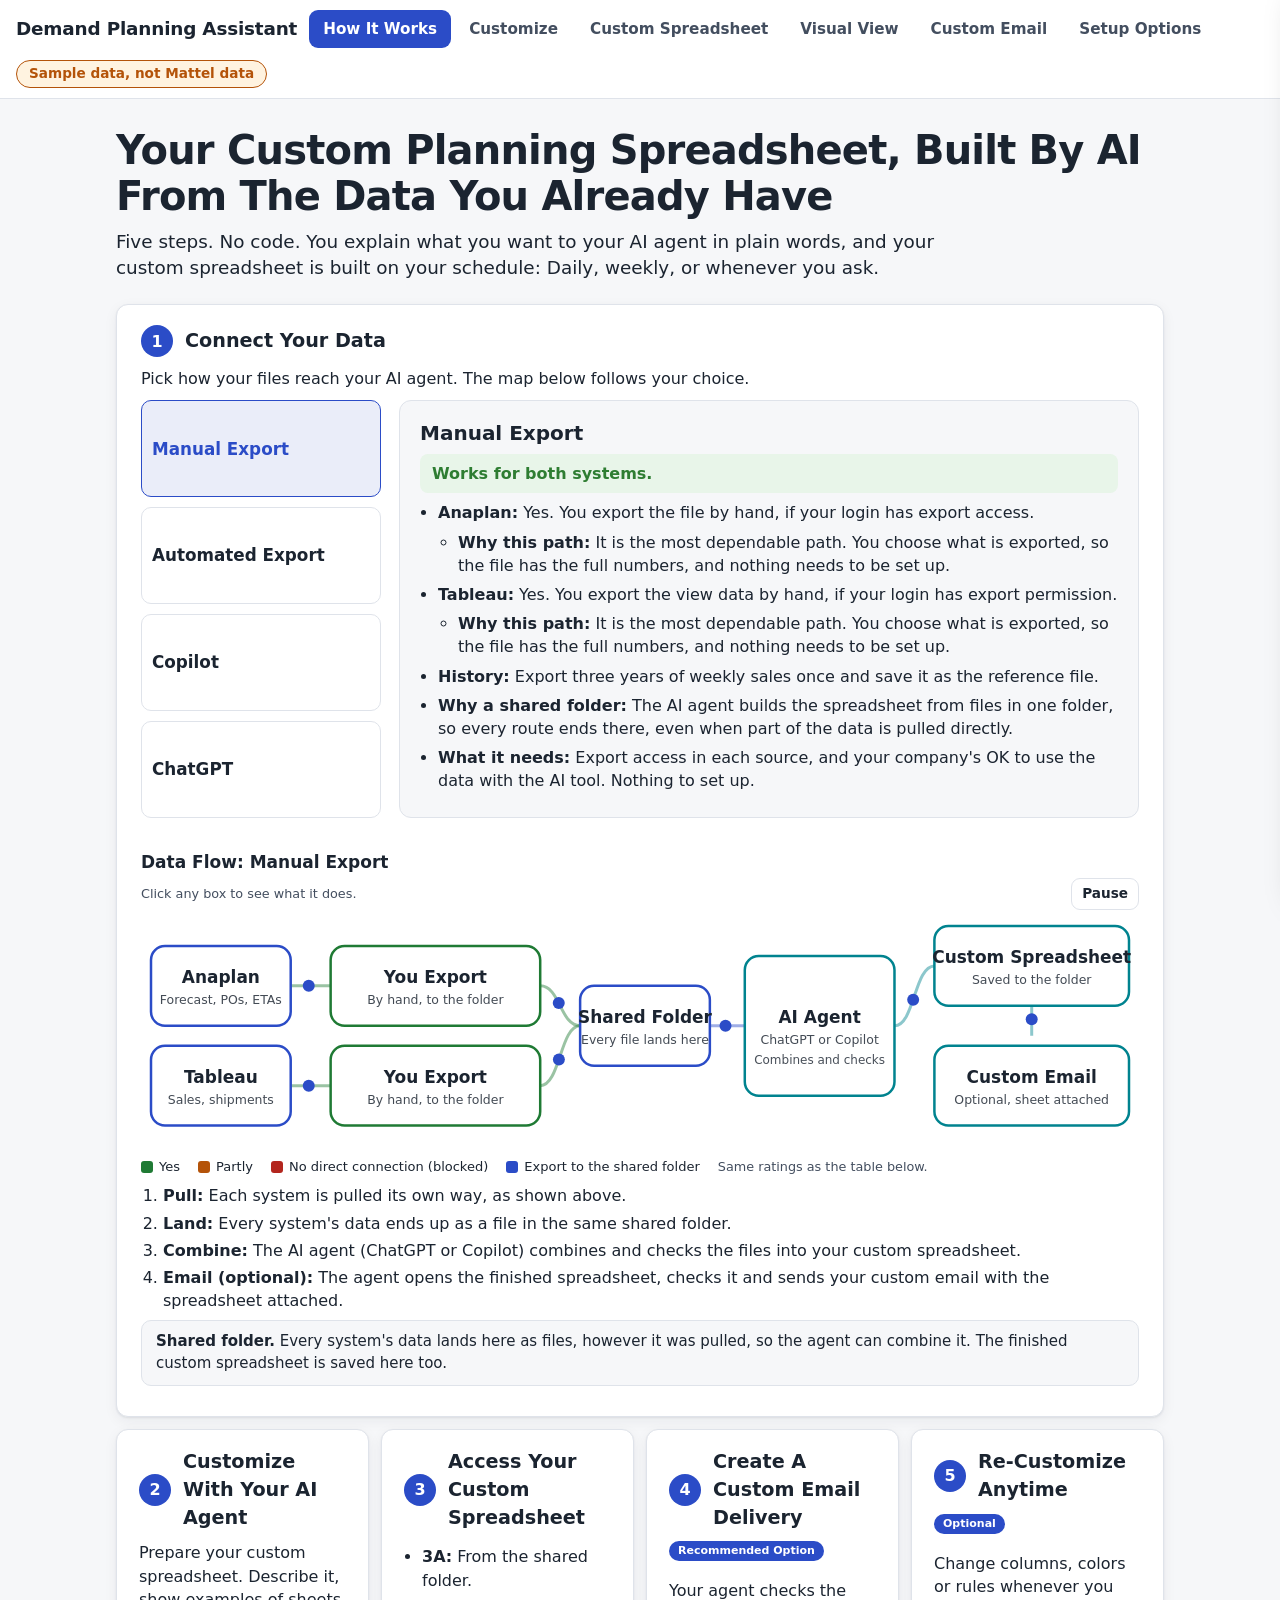
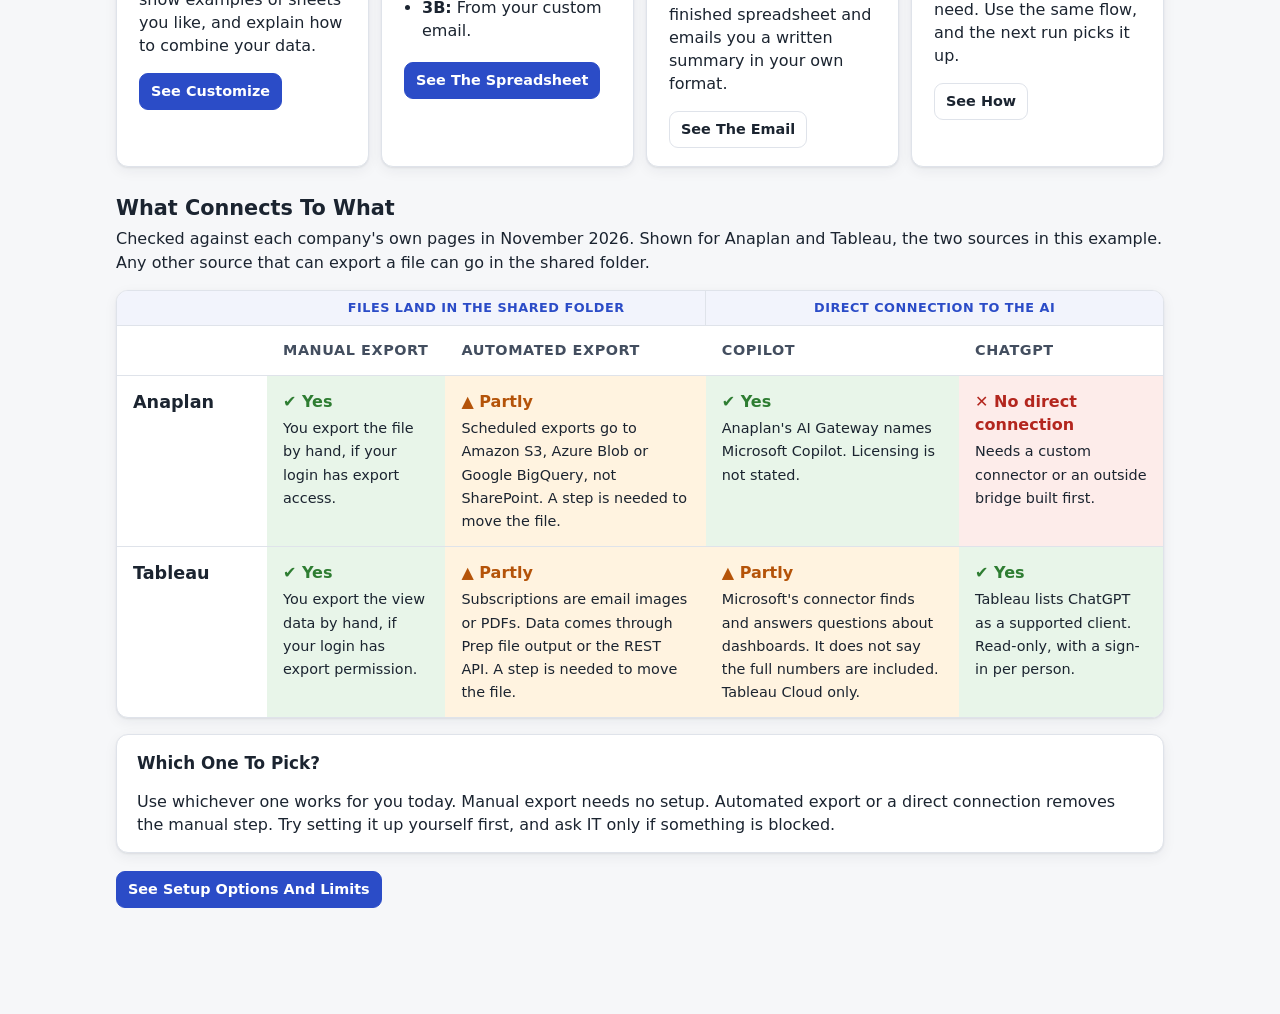
==== commit ccf65c15: "Nest second lines as sub-bullets, add sub-bullet test Co-Authored-By: Claude Sonnet 5.5 <noreply@ant" ====
--- a/index.html
+++ b/index.html
@@ -407,6 +407,9 @@
 .flowlegend{display:flex;gap:18px;flex-wrap:wrap;margin:6px 0;font-size:13px}.flowlegend i{display:inline-block;width:12px;height:12px;border-radius:3px;margin-right:6px;vertical-align:middle}
 .flowsteps{margin:8px 0;padding-left:22px}.flowsteps li{margin:4px 0}
 .routebox .why{font-size:15px;margin-top:3px;color:var(--ink);opacity:.92}.routebox .why b{font-weight:700}
+ul.sub{margin:4px 0 6px;padding-left:20px;list-style:circle}ul.sub li{margin:3px 0}
+.rules.two{list-style:disc;padding-left:20px}.rules.two li{display:list-item}
+.rules.two>li>b{font-size:16px}
 </style></head>
 <body>
 <header class="top"><div class="top-in">
@@ -2239,7 +2242,7 @@
   <div class="steps">
    <div class="card step s1"><div class="shead"><div class="num">1</div><h2>Connect Your Data</h2></div><p>Pick how your files reach your AI agent. The map below follows your choice.</p>
     <div class="s1-body"><div class="routes" role="group" aria-label="Ways to connect">${Object.keys(ROUTES).map(k=>`<button class="route" data-route="${k}" aria-pressed="${route===k}">${ROUTES[k][0].replace(' Connection','')}</button>`).join('')}</div>
-    <div class="routebox" id="routebox"><h3>${RD[route].name}</h3><div class="route-lead ${RD[route].lead[0]}">${RD[route].lead[1]}</div><ul class="mini">${RD[route].sys.map((x,k)=>`<li><b>${SYSN[k]}:</b> ${RSTAT[x.s][0].replace(/^\S+ /,'')}. ${x.t}<div class="why"><b>Why this path:</b> ${x.why}</div></li>`).join('')}${RD[route].extra.map(e=>`<li>${e}</li>`).join('')}<li><b>Why a shared folder:</b> The AI agent builds the spreadsheet from files in one folder, so every route ends there, even when part of the data is pulled directly.</li><li><b>What it needs:</b> ${RD[route].needs}</li></ul></div></div>
+    <div class="routebox" id="routebox"><h3>${RD[route].name}</h3><div class="route-lead ${RD[route].lead[0]}">${RD[route].lead[1]}</div><ul class="mini">${RD[route].sys.map((x,k)=>`<li><b>${SYSN[k]}:</b> ${RSTAT[x.s][0].replace(/^\S+ /,'')}. ${x.t}<ul class="sub"><li><b>Why this path:</b> ${x.why}</li></ul></li>`).join('')}${RD[route].extra.map(e=>`<li>${e}</li>`).join('')}<li><b>Why a shared folder:</b> The AI agent builds the spreadsheet from files in one folder, so every route ends there, even when part of the data is pulled directly.</li><li><b>What it needs:</b> ${RD[route].needs}</li></ul></div></div>
     <div class="flowwrap"><h3 class="flowh">Data Flow: ${esc(r[0])}</h3>${flowRich(route)}</div></div>
    <div class="card step"><div class="shead"><div class="num">2</div><h2>Customize With Your AI Agent</h2></div><p>Prepare your custom spreadsheet. Describe it, show examples of sheets you like, and explain how to combine your data.</p>
     <button class="btn pri go" data-nav="custom">See Customize</button></div>
@@ -2382,7 +2385,7 @@
   <p style="margin-top:18px"><button class="btn pri" data-nav="sheet">See The Spreadsheet</button> <button class="btn" data-nav="custom">Customize Your Email</button></p></div>`;
   const e=$('#v-email');$$('[data-ek]',e).forEach(b=>b.onclick=()=>{emailKind=b.dataset.ek;renderEmail()});$$('[data-nav]',e).forEach(b=>b.onclick=()=>go(b.dataset.nav));
 }
-const RULEPAT={history_gap:S_=>`Flagged when supply is more than ${S_.historyGapPct}% below need`,promo_repeat:S_=>`Shortfalls under ${S_.promoCushionPct}% are ignored`,overstock:S_=>`Above ${S_.overstockWOS} weeks of supply`,
+const RULEPAT={history_gap:S_=>`Supply more than ${S_.historyGapPct}% below need`,promo_repeat:S_=>`Shortfalls under ${S_.promoCushionPct}% are ignored`,overstock:S_=>`Above ${S_.overstockWOS} weeks of supply`,
  channel_fill:S_=>`Shipments above ${S_.channelRatio}x sales over 8 weeks`,pos_outpacing:S_=>`Sales above ${S_.outpaceRatio}x forecast for ${S_.outpaceWeeks} weeks in a row`,peak_cover:()=>'Under 2 weeks of peak cover',
  eta_slipped:S_=>`Arrival ${S_.etaSlipDays} or more days later than first promised`,stuck_origin:S_=>`Waiting at origin ${S_.stuckExtraDays} or more days longer than usual`,
  missed_order:S_=>S_.leadTimeBasis==='p80'?'Uses the typical lead time from supplier history':'Uses the quoted lead time',late_po:S_=>S_.leadTimeBasis==='p80'?'Uses the typical lead time from supplier history':'Uses the quoted lead time'};
@@ -2410,7 +2413,7 @@
    <h3 class="rh">Tabs</h3><p>${TABS.map(t=>esc(t[1])).join(', ')}.</p>
    <div style="display:flex;gap:8px;flex-wrap:wrap;margin-top:12px"><button class="btn pri" data-nav="sheet">Preview The Spreadsheet</button><button class="btn dl" id="c-dl">Download Sheet</button></div></details>
   <details class="card fold" data-id="rules"${open('rules')}><summary><h2 class="fold-h">How Items Get Flagged</h2><span class="conf">The same rules for every planner.</span></summary>
-   <ul class="rules two">${Object.keys(RU).map(k=>`<li><b>${esc(RU[k][0])}</b><span>${esc(RU[k][1])}</span>${RULEPAT[k]?`<em>${esc(RULEPAT[k](S_))}</em>`:''}</li>`).join('')}</ul></details>
+   <ul class="rules two">${Object.keys(RU).map(k=>`<li><b>${esc(RU[k][0])}</b><ul class="sub"><li>${esc(RU[k][1])}</li>${RULEPAT[k]?`<li><b>Setting:</b> ${esc(RULEPAT[k](S_))}</li>`:''}</ul></li>`).join('')}</ul></details>
   </div>`;
   const v=$('#v-custom'),box=$('#msgs');box.scrollTop=box.scrollHeight;
   const send=t=>{if(!t.trim())return;msgs.push({w:'you',t});msgs.push({w:'ai',t:reply(t)});renderCustom()};
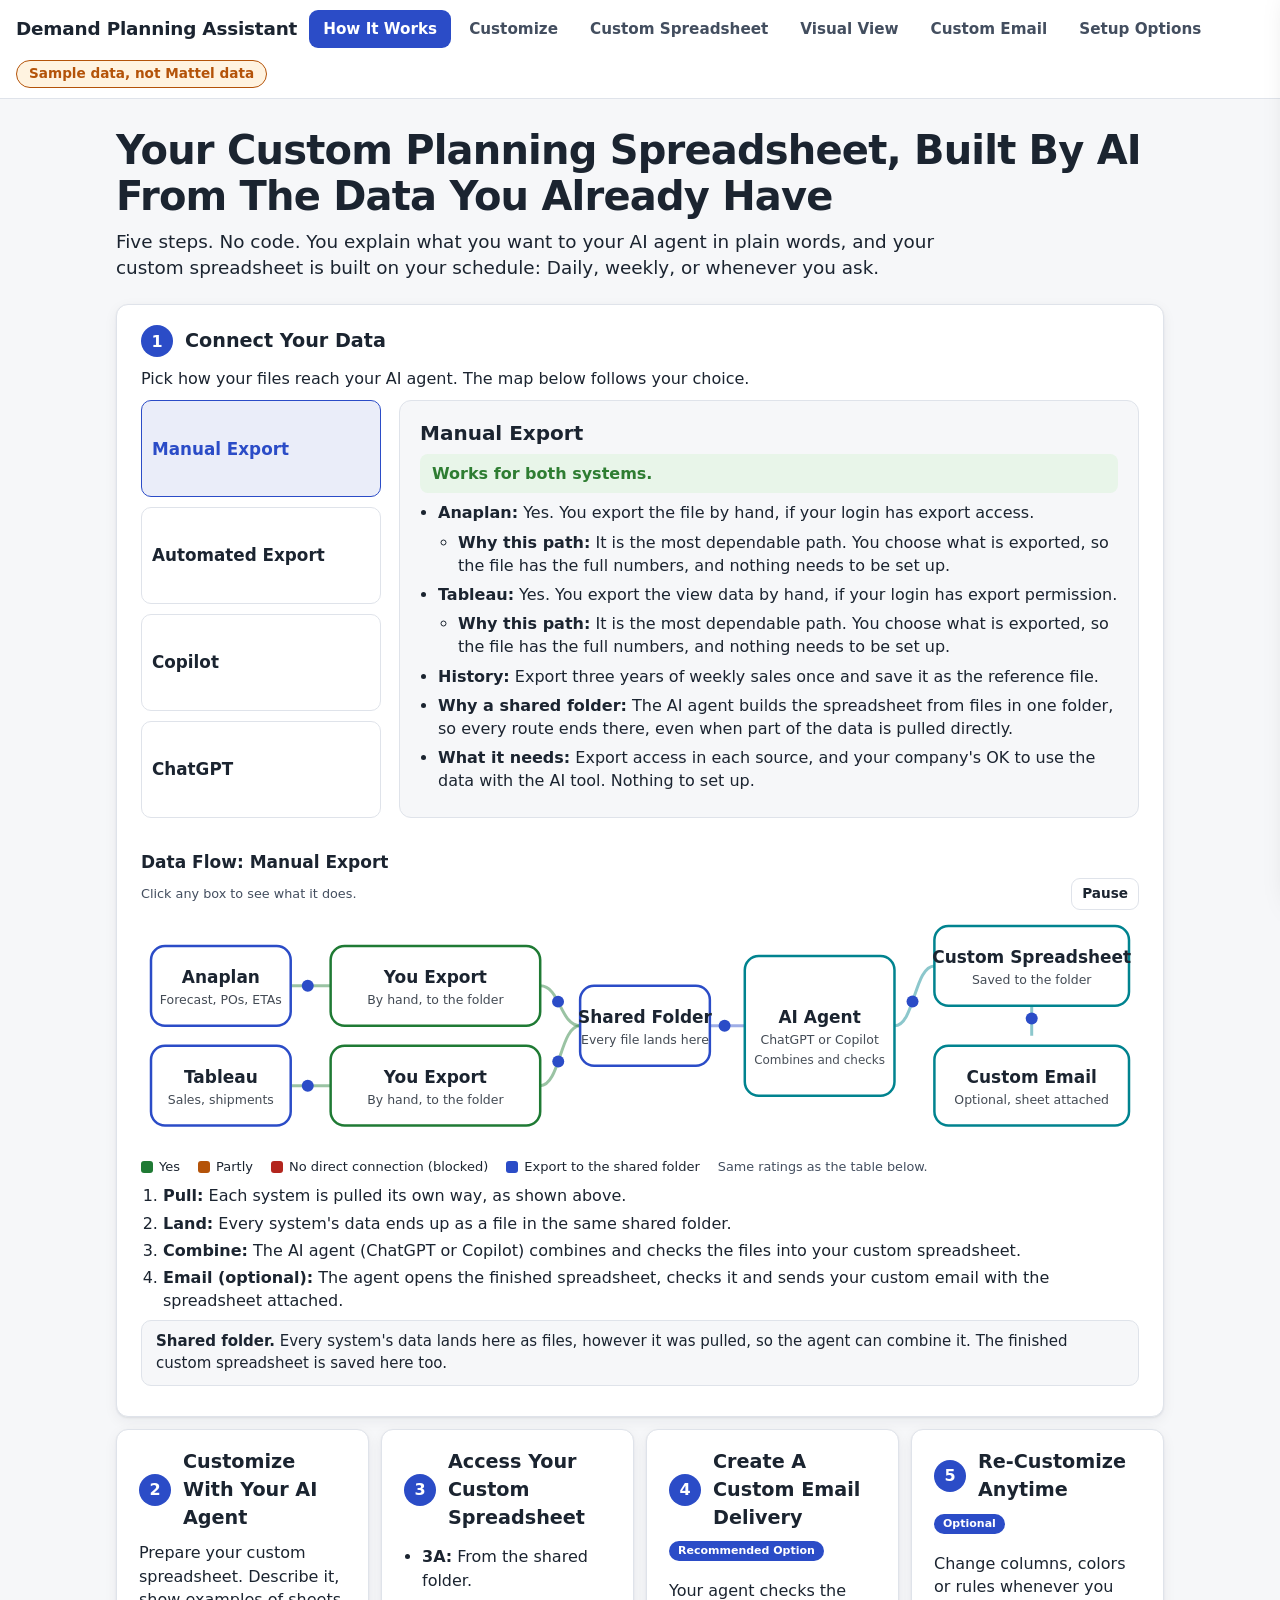
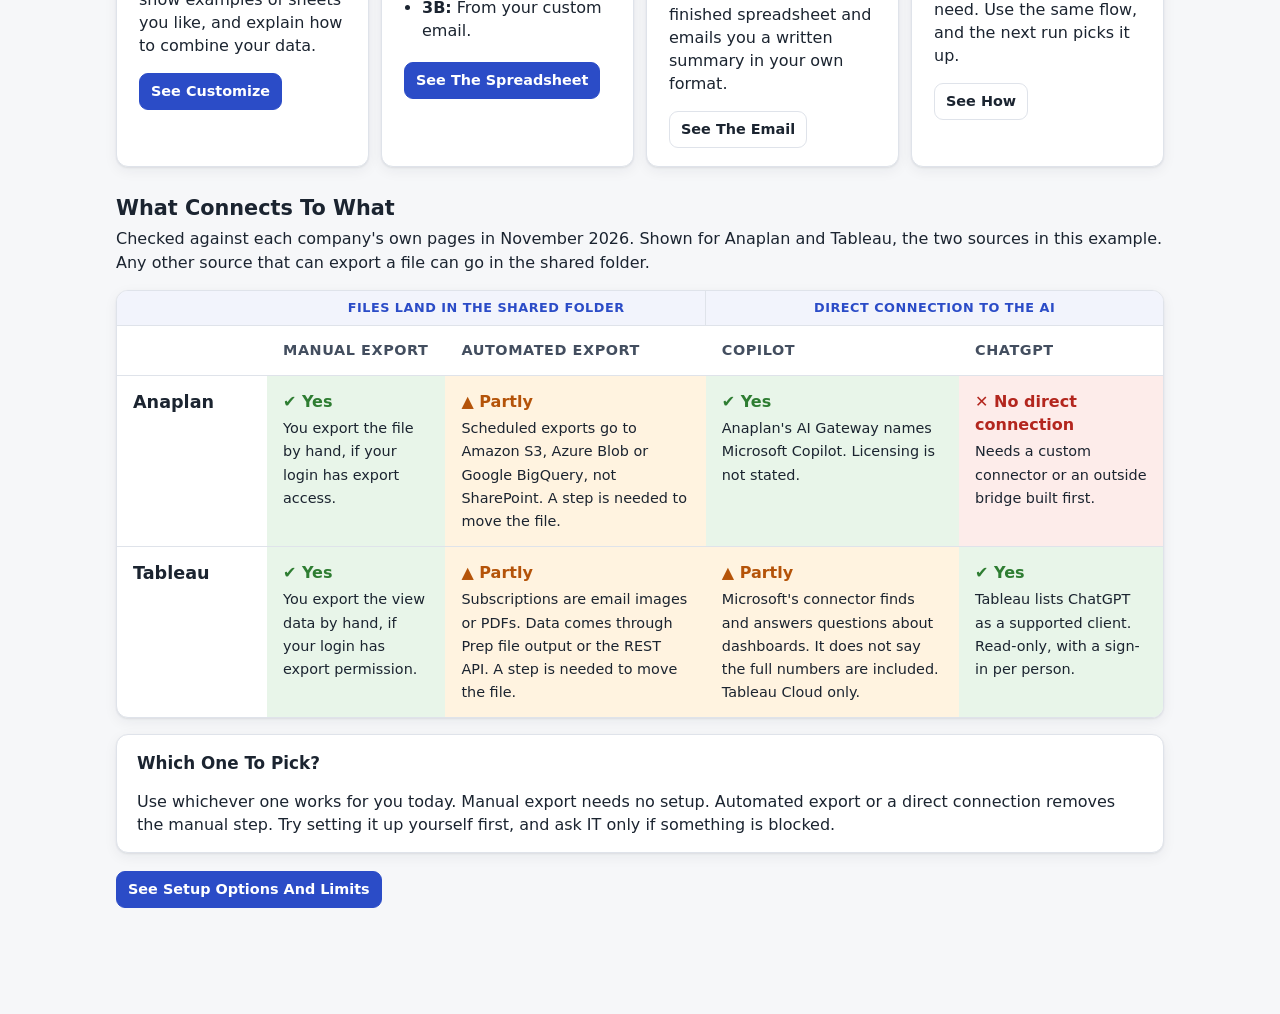
==== commit 60837ba8: "Flow 1 shows the shared folder; direct routes still save to it Co-Authored-By: Claude Sonnet 5.5 <no" ====
--- a/index.html
+++ b/index.html
@@ -2150,7 +2150,7 @@
 const FLOWS={
  manual:[['Anaplan + Tableau','Your sources'],['You export','Files by hand'],['Shared folder','Files land here'],['AI agent','Checks and combines'],['Planning sheet','Saved to the folder']],
  folder:[['Anaplan + Tableau','Your sources'],['Scheduled export','Runs on its own'],['Shared folder','One step moves each file'],['AI agent','Checks and combines'],['Planning sheet','Saved to the folder']],
- copilot:[['Anaplan + Tableau','Your sources'],['Copilot connection','Direct, no folder'],['AI agent (Copilot)','Checks and combines'],['Planning sheet','Saved to the folder']],
+ copilot:[['Anaplan + Tableau','Your sources'],['Copilot connection','Pulled directly'],['AI agent (Copilot)','Checks and combines'],['Planning sheet','Saved to the folder']],
  chatgpt:[['Anaplan + Tableau','Your sources'],['ChatGPT connector','Tableau ready, Anaplan built'],['AI agent (ChatGPT)','Checks and combines'],['Planning sheet','Saved to the folder']]};
 function flowSvg(stages,label){
   const n=stages.length,W=1000,gap=34,bw=(W-gap*(n-1))/n,H=118,y=22,bh=74;
@@ -2174,10 +2174,10 @@
  folder:{name:'Automated Export',group:'folder',small:'Sources put the files in the shared folder',limit:'One step per source to move the file. You or IT sets it up.',
   lead:['warn','Partly works for both systems. Each needs one extra step to reach the shared folder.'],extra:[],needs:'You or IT to set up each scheduled export and the step that moves the file.',
   sys:[{s:'part',t:'Scheduled exports go to Amazon S3, Azure Blob or Google BigQuery, not SharePoint. A step is needed to move the file.',why:'It removes the manual export, but Anaplan does not send scheduled files to the shared folder itself, so one step is still needed to move each file there.',node:['Scheduled Export','Plus a step to move it'],via:'folder'},{s:'part',t:'Subscriptions are email images or PDFs. Data comes through Prep file output or the REST API. A step is needed to move the file.',why:'Subscriptions only send images or PDFs, which are not data files. Data has to come from Prep or the REST API, and a step then moves it to the shared folder.',node:['Scheduled Export','Plus a step to move it'],via:'folder'}]},
- copilot:{name:'Copilot',group:'direct',small:'Direct, no folder needed',limit:'Full Tableau numbers not stated. Licensing for Anaplan not stated.',
+ copilot:{name:'Copilot',group:'direct',small:'Pulled directly, then saved to the shared folder',limit:'Full Tableau numbers not stated. Licensing for Anaplan not stated.',
   lead:['warn','Connects directly to Anaplan. Tableau only partly connects, so add a manual or automated export for the full Tableau numbers.'],extra:['<b>So you may need two routes:</b> Copilot for Anaplan, and a manual or automated export for Tableau so its file lands in the shared folder.','<b>Not confirmed:</b> Whether Copilot can save the data it pulls as a file in the shared folder. Test this in a pilot.'],needs:'A Copilot license, a Microsoft 365 AI admin and a Tableau site admin for the connector, plus an export route for Tableau.',
   sys:[{s:'yes',t:'Anaplan\'s AI Gateway names Microsoft Copilot. Licensing is not stated.',why:'Anaplan names Copilot as a supported client, so Copilot can reach Anaplan data without a file being exported first.',node:['Copilot Connection','Works directly'],via:'direct'},{s:'part',t:'Microsoft\'s connector finds and answers questions about dashboards. It does not say the full numbers are included. Tableau Cloud only.',why:'The connector can find and answer questions about dashboards, but nothing says it returns the full numbers the spreadsheet needs. An export is the way to be sure the full data arrives in the folder.',node:['Copilot Connection','Partly, not full numbers'],via:'direct'}]},
- chatgpt:{name:'ChatGPT',group:'direct',small:'Direct, no folder needed',limit:'Scheduled tasks cannot take file uploads.',
+ chatgpt:{name:'ChatGPT',group:'direct',small:'Pulled directly, then saved to the shared folder',limit:'Scheduled tasks cannot take file uploads.',
   lead:['warn','Connects directly to Tableau only. Anaplan has no direct connection, so it needs a manual or automated export to the shared folder.'],extra:['<b>So you need two routes:</b> ChatGPT for Tableau, and a manual or automated export for Anaplan so its file lands in the shared folder.','<b>Not confirmed:</b> Whether ChatGPT can save the data it pulls as a file in the shared folder. Test this in a pilot, or export Tableau too.'],needs:'ChatGPT with connectors turned on, plus an export route for Anaplan.',
   sys:[{s:'no',t:'Needs a custom connector or an outside bridge built first.',why:'Anaplan does not list ChatGPT as a supported client, so a connector would have to be built first. A manual or automated export is the practical route until then.',node:['No Direct Connection','Use an export instead'],via:'folder'},{s:'yes',t:'Tableau lists ChatGPT as a supported client. Read-only, with a sign-in per person.',why:'Tableau lists ChatGPT as a supported client, so ChatGPT can reach Tableau data without a file being exported first.',node:['ChatGPT Connection','Works directly'],via:'direct'}]}};
 const mxCell=x=>`<td class="${RSTAT[x.s][1]}"><b>${RSTAT[x.s][0]}</b><span>${x.t}</span></td>`;
@@ -2273,7 +2273,7 @@
    <tr><th>Split: ChatGPT And Copilot<small>Both save to the folder, Copilot merges</small></th><td class="no"><b>✕ Not until built</b><span>Anaplan connector must be built first.</span></td><td class="yes"><b>✔ Yes</b><span>Through ChatGPT.</span></td><td>Two tools to approve. Saving files from ChatGPT to the folder is not confirmed.</td></tr>
    <tr><th>Keep Separate<small>One sheet per system</small></th><td class="yes"><b>✔ Yes</b><span>Its own sheet.</span></td><td class="yes"><b>✔ Yes</b><span>Its own sheet.</span></td><td>No flags that need both systems.</td></tr>
   </tbody></table></div>
-  <p class="conf" style="margin:8px 0 0">Manual export and automated export are two ways to fill the same shared folder. ChatGPT and Copilot connect to the systems directly and skip the folder.</p>
+  <p class="conf" style="margin:8px 0 0">Manual export and automated export are two ways to fill the same shared folder. ChatGPT and Copilot pull from the systems directly, but the shared folder is still where the pulled data and the finished sheet are saved. Saving files from ChatGPT to the folder is not confirmed.</p>
   <h2 class="sec-h">Ways To Run It On Your Schedule</h2>
   <p class="pg-sub" style="margin-top:0">Three possible paths, from simplest to most automatic. Each one has limits, listed honestly.</p>
   <div class="paths">
@@ -2376,7 +2376,7 @@
    <li><b>Optional:</b> Each person picks their own format, or no email at all. The spreadsheet does not need it.</li>
    <li><b>Read only:</b> The email never changes the data or the calculations.</li></ul></div>
   <h2 class="sec-h">Two Flows, Kept Separate</h2>
-  <div class="card flowcard"><div class="flowcap"><b>Flow 1: Build The Spreadsheet</b> <span class="conf">Everyone. It also carries typed work over from the previous run by SKU.</span></div>${flowSvg([['Your sources','Anaplan + Tableau'],['AI agent','Merges and checks the data'],['Planning sheet','Saved to the shared folder']],'Flow 1')}</div>
+  <div class="card flowcard"><div class="flowcap"><b>Flow 1: Build The Spreadsheet</b> <span class="conf">Everyone. It also carries typed work over from the previous run by SKU.</span></div>${flowSvg([['Your sources','Anaplan + Tableau'],['Shared folder','Source files land here'],['AI agent','Merges and checks the data'],['Planning sheet','Saved back to the shared folder']],'Flow 1')}</div>
   <div class="card flowcard"><div class="flowcap"><b>Flow 2: Email The Spreadsheet</b> <span class="pill">Optional</span> <span class="conf">Only if you want an email.</span></div>${flowSvg([['Shared folder','Finished planning sheet'],['AI agent','Opens and checks it'],['Written summary','In your format'],['Your inbox','Spreadsheet attached']],'Flow 2')}</div>
   <h2 class="sec-h">Some Ways You Could Build Your Email</h2><p class="pg-sub" style="margin-top:0">These are only examples. The email can be anything you describe, such as a different length, order, audience or time of day.</p>
   <div class="row" role="group" aria-label="Email examples" style="display:flex;gap:8px;flex-wrap:wrap;margin-bottom:10px">${Object.keys(F).map(k=>`<button class="chip" data-ek="${k}" aria-pressed="${emailKind===k}">${F[k][0]}</button>`).join('')}</div>
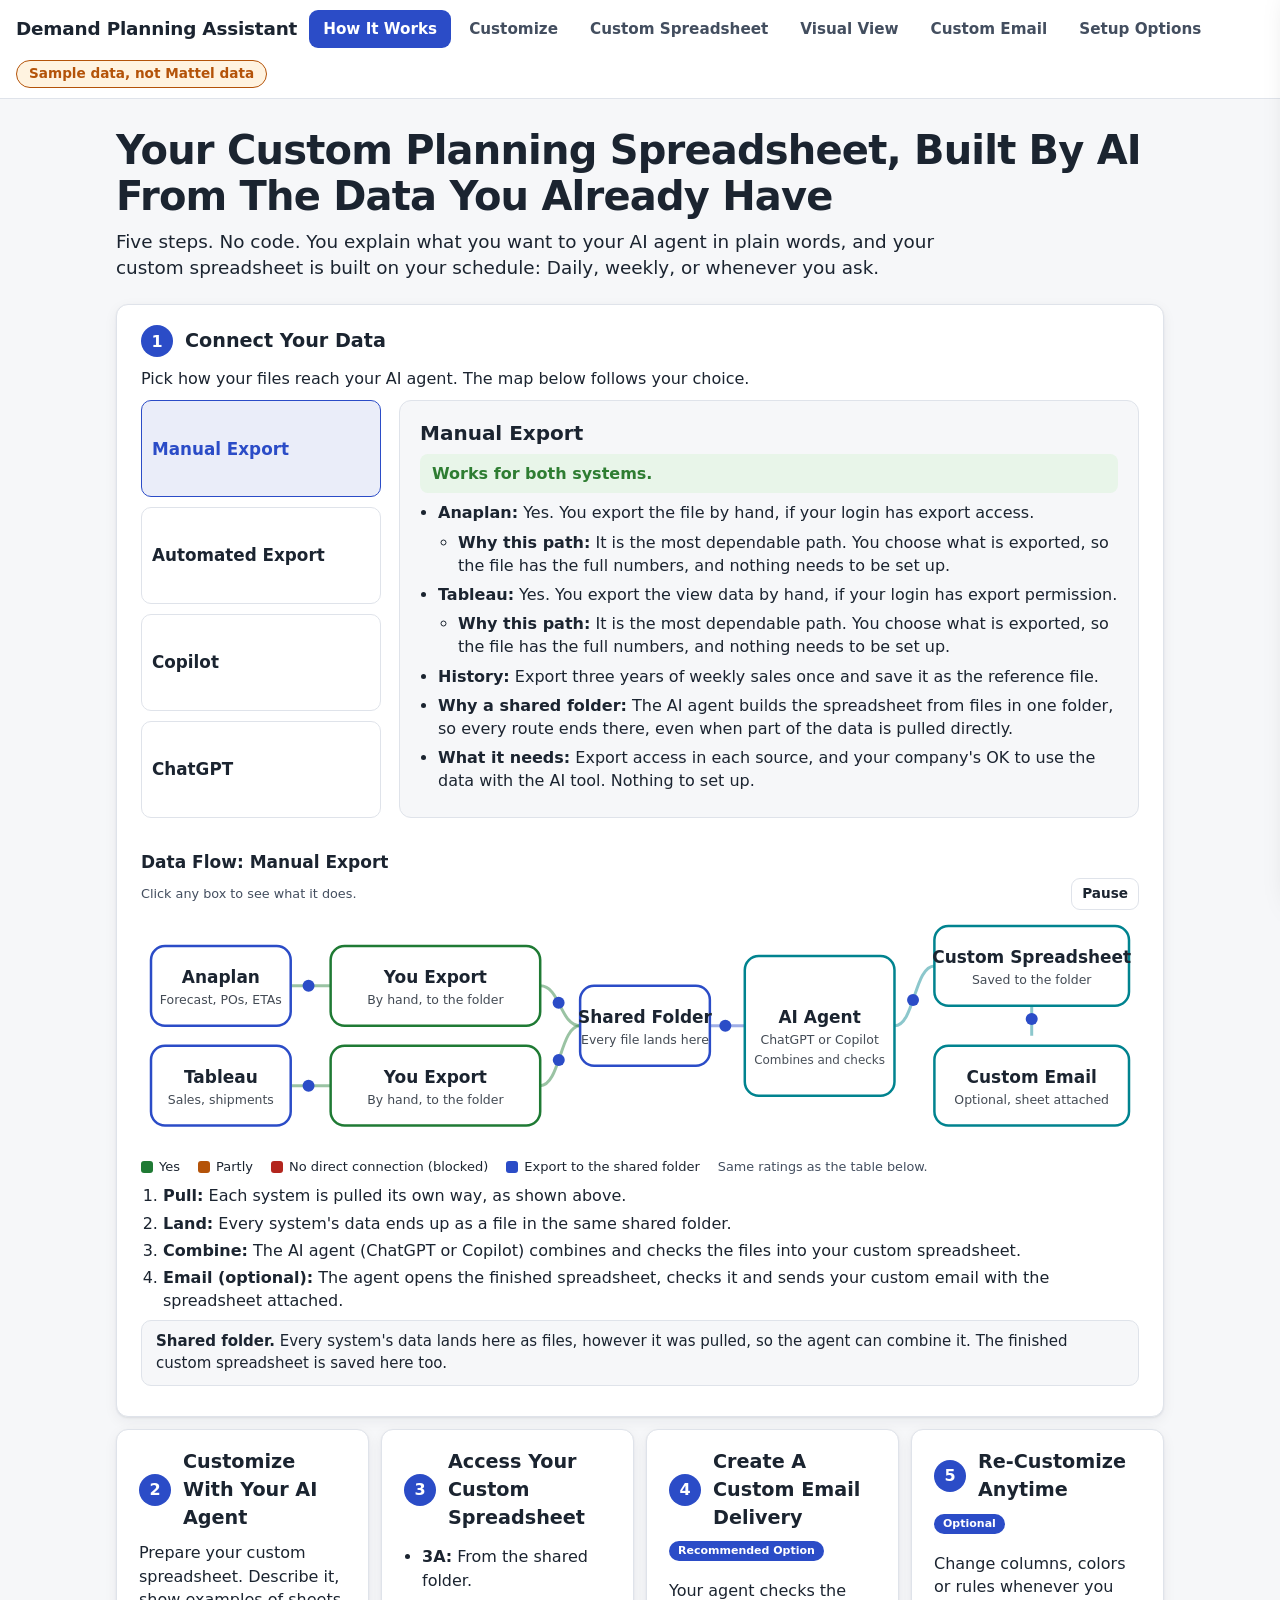
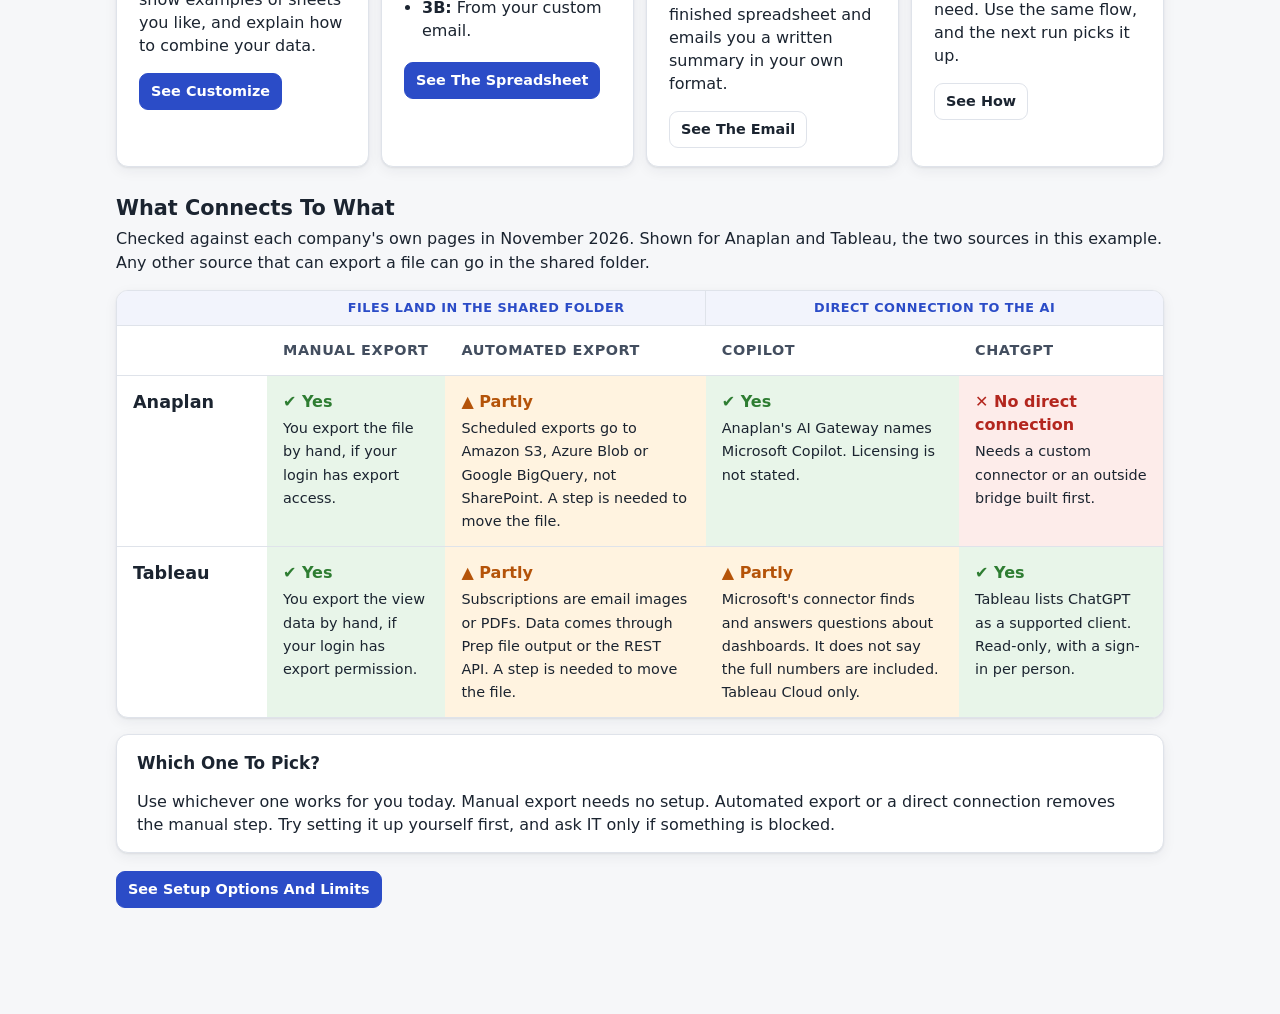
==== commit 2fbe7704: "Demand-first workbook and site: monthly demand, POS and shipping predictions, demand-first dashboard" ====
--- a/index.html
+++ b/index.html
@@ -581,6 +581,24 @@
     const out = { all: norm(all), lines: {} }; Object.keys(lines).forEach(k => { out.lines[k] = norm(lines[k]); }); return out;
   }
 
+
+  /* ---- Demand view: calendar months. A week belongs to the month of its middle day. 2026 weeks 53 to 57 are lined up with weeks 1 to 5 and land in Jan 2027 ---- */
+  const BUCKETS = ['Jan 2026', 'Feb 2026', 'Mar 2026', 'Apr 2026', 'May 2026', 'Jun 2026', 'Jul 2026', 'Aug 2026', 'Sep 2026', 'Oct 2026', 'Nov 2026', 'Dec 2026', 'Jan 2027'];
+  function weekMonth(snap, wn) { return addDays(parseDay(snap.meta.weekOneStart), 7 * (wn - 1) + 3).getUTCMonth(); }
+  function bucketOfWeek(snap, w) { return w > 52 ? 12 : weekMonth(snap, w); }
+  function demandOf(sku, snap, F, aiWk, shipRatio) {
+    const z = () => new Array(13).fill(0), fcF = z(), lyF = z(), ly = z(), ty = z(), fc = z(), ai = z(), sh = z(), shp = z(), nAct = z(), nFwd = z();
+    const p25 = sku.pos.y2025 || [], p26 = sku.pos.y2026 || [], f26 = sku.forecast26 || [], s26 = (sku.ship && sku.ship.y2026) || [];
+    const ratio = clip(shipRatio == null || !isFinite(shipRatio) ? 1 : shipRatio, 0.7, 1.3);
+    for (let w = 1; w <= 57; w++) {
+      const b = bucketOfWeek(snap, w);
+      const lv = w <= 52 ? (p25[w - 1] || 0) : (p26[w - 53] || 0); ly[b] += lv; if (w > 45) lyF[b] += lv;
+      if (w <= 45) { ty[b] += p26[w - 1] || 0; fc[b] += f26[w - 1] || 0; sh[b] += s26[w - 1] || 0; nAct[b]++; }
+      else { fc[b] += F[w - 46] || 0; fcF[b] += F[w - 46] || 0; ai[b] += aiWk[w - 46] || 0; shp[b] += (aiWk[w - 46] || 0) * ratio; nFwd[b]++; }
+    }
+    const out = ty.map((x, b) => x + ai[b]);
+    return { ly, lyF, fcF, ty, fc, ai, out, ship: sh, shipPred: shp, nAct, nFwd, ratio };
+  }
   function evalSku(sku, snap, S, notes) {
     const flags = []; const price = sku.price; const F = sku.fcstH; const needPlan = sum(F);
     const inv = sku.inv; const transitQty = sum((inv.transit || []).map(t => t.qty)); const poQty = sum((inv.pos || []).map(p => p.qty));
@@ -663,7 +681,15 @@
       else if (!tyC.length) pr.status = 'Not confirmed';
       else if (!lyP.length || sku.isNew) pr.status = 'New this year';
       else pr.status = supply >= (1 - S.promoCushionPct / 100) * (needPlan + meanF * pr.lift * tyC.length) ? 'Confirmed, covered' : 'Confirmed, short';
-      metrics.promo = pr; }
+      metrics.promo = pr; metrics.aiWk = F.map((f, h) => f + (okLift && tyC.some(x => x.h === h) ? f * pr.lift : 0)); }
+
+    // demand view: next 12 weeks against last year, year to date comps, monthly series, shipment prediction
+    { const md = demandOf(sku, snap, F, metrics.aiWk, metrics.shipRatio);
+      let lyW = 0; for (let h = 0; h < H; h++) lyW += lyValue(sku, h).v;
+      const fc12 = sum(F), ai12 = sum(metrics.aiWk), ytd = sum(pos26, 0, 45), ytdLY = sum(sku.pos.y2025 || [], 0, 45);
+      const ship12 = sum(md.shipPred);
+      Object.assign(metrics, { monthly: md, fc12, ai12, ly12: lyW, fc12vsLY: lyW > 0 && !sku.isNew ? fc12 / lyW - 1 : null, ai12vsLY: lyW > 0 && !sku.isNew ? ai12 / lyW - 1 : null,
+        aiVsSys: ai12 - fc12, ytd, ytdLY, ytdComp: ytdLY > 0 && !sku.isNew ? ytd / ytdLY - 1 : null, ship12, shipBuild: ship12 - ai12, shipLast8: sum(sku.ship.y2026, 37, 45), posLast8: sum(pos26, 37, 45) }); }
 
     // data checks
     const issues = (sku.dataIssues || []).slice();
@@ -802,6 +828,11 @@
       onHandValue: sum(rows.map(r => r.metrics.onHand * r.price)), fcstWk: sum(rows.map(r => Math.round(r.metrics.fcstWk))),
       lowCover: act.filter(r => r.metrics.onHand >= 0 && r.metrics.wos < 4).length, highCover: act.filter(r => r.metrics.wos > S.overstockWOS).length };
     kpi.wos = kpi.fcstWk > 0 ? (kpi.onHand + kpi.transit) / kpi.fcstWk : 0;
+    { const old = rows.filter(r => !r.isNew), M = r => r.metrics, T = f => sum(rows.map(r => f(M(r)))), To = f => sum(old.map(r => f(M(r))));
+      kpi.dem = { fc12: T(m => m.fc12), ai12: T(m => m.ai12), ly12: To(m => m.ly12), ai12Old: To(m => m.ai12), ai12Value: sum(rows.map(r => M(r).ai12 * r.price)),
+        ytd: To(m => m.ytd), ytdLY: To(m => m.ytdLY), sales4: To(m => m.sales4), fcst4: To(m => m.fcst4), ship8: sum(rows.map(r => M(r).shipLast8)), pos8: sum(rows.map(r => M(r).posLast8)),
+        promoItems: rows.filter(r => M(r).promo && M(r).promo.status !== 'None' && M(r).promo.status !== 'Last year only' && M(r).promo.next).length,
+        aiDiffItems: rows.filter(r => Math.round(M(r).aiVsSys / 12) !== 0).length, aiAdd: T(m => m.aiVsSys) }; }
     return { rows, tiers, dec, accepted, kpi, settings: S, total: rows.length };
   }
 
@@ -885,7 +916,7 @@
   }
 
   const NOTE_LABEL = Object.assign({}, FLAG_LABEL, { promo: 'Promo or season', general: 'General' });
-  return { NOTE_LABEL, H, DEFAULTS, TIER_ORDER, DECISION_OF, FLAG_LABEL, compute, project, histDemand, diff, accuracy, accuracyTotal, seasonality, peakMonthsOf, monthIdx, typical, monthUnits, analogsFor, activeNotes, leadWeeks, options, shipmentsOf,
+  return { BUCKETS, bucketOfWeek, NOTE_LABEL, H, DEFAULTS, TIER_ORDER, DECISION_OF, FLAG_LABEL, compute, project, histDemand, diff, accuracy, accuracyTotal, seasonality, peakMonthsOf, monthIdx, typical, monthUnits, analogsFor, activeNotes, leadWeeks, options, shipmentsOf,
     weekStart, weekNum, fmtDate, fmtNum, fmtMoney, parseDay, addDays, sum, mean, sd };
 });
 </script>
@@ -923,7 +954,7 @@
  check_data:['Check the data','A source value looks wrong or is missing, so flags that depend on it are paused until it is fixed.']};
 
 /* ---------- planner fields: one definition, used by the Visual View, the sheet preview and the download ---------- */
-const PNUM={prodq:'int',orgq:'int',etachg:'intS',ptime:'dec1',ttq:'int',tta:'dec1',nextarrq:'int',arr2q:'int',aifdiff:'intS',onhand:'int',transit:'int',openpo:'int',onorder:'int',supply:'int',fcstwk:'int',sales4:'int',salesvs:'pctS',wos:'dec1',gap:'int',dollars:'money',price:'money2',acc:'pct',bias:'pctS',ship:'x2',lt:'dec1',ly:'int',lift:'x2',lyunits:'int',promoext:'int',totlift:'int',peaklift:'x2',ovr:'x2',used:'x2',suggest:'int',ordovr:'int',plan:'int',bump:'int',peakgap:'int',addqty:'int',aifcst:'int',cmpai:'intS'};
+const PNUM={ytd:'int',ytdly:'int',ytdcomp:'pctS',fcst4:'int',fc12:'int',ai12:'int',ly:'int',vsly:'pctS',aid12:'intS',aim10:'int',aim11:'int',aim12:'int',lym10:'int',lym11:'int',lym12:'int',cmpm10:'pctS',cmpm11:'pctS',cmpm12:'pctS',ship12:'int',shm10:'int',shm11:'int',shm12:'int',shipbuild:'intS',shipused:'x2',shipl8:'int',posl8:'int',dvsgap:'intS',cover:'dec1',prodq:'int',orgq:'int',etachg:'intS',ptime:'dec1',ttq:'int',tta:'dec1',nextarrq:'int',arr2q:'int',aifdiff:'intS',onhand:'int',transit:'int',openpo:'int',onorder:'int',supply:'int',fcstwk:'int',sales4:'int',salesvs:'pctS',wos:'dec1',gap:'int',dollars:'money',price:'money2',acc:'pct',bias:'pctS',ship:'x2',lt:'dec1',ly:'int',lift:'x2',lyunits:'int',promoext:'int',totlift:'int',peaklift:'x2',ovr:'x2',used:'x2',suggest:'int',ordovr:'int',plan:'int',bump:'int',peakgap:'int',addqty:'int',aifcst:'int',cmpai:'intS'};
 const r3=x=>Math.round(x*10000)/10000;
 /* one chain for the peak and promo order: units short of 2 weeks of peak cover (after stock and orders on the way),
    plus the units a confirmed promo adds, plus what a typed peak override adds, less what Suggested Order Qty already covers */
@@ -940,8 +971,23 @@
   if(q.pe)bits.push('the confirmed promo adds about '+fmt(q.pe)+' units'+(q.raw<0?', which uses up '+fmt(-q.raw)+' of spare stock':''));if(q.sg)bits.push(fmt(q.sg)+' is already in the AI stock gap qty');
   return 'Add '+fmt(q.add)+': '+bits.join(', ')+'.'}
 const GAPT={order_more:'Short',too_much:'Over',forecast_off:'Forecast off',check_data:'n/a'};
+const sumM=a=>[10,11,12].reduce((t,b)=>t+Math.round(a[b]),0);
 function pv(k,r){const m=r.metrics,nw=r.isNew;
   switch(k){
+   case 'ytd':return Math.round(m.ytd);case 'ytdly':return Math.round(m.ytdLY);case 'ytdcomp':return m.ytdComp==null?'':r3(m.ytdComp);
+   case 'fcst4':return nw?'':Math.round(m.fcst4);
+   case 'fc12':return sumM(m.monthly.fcF);case 'ai12':return sumM(m.monthly.ai);case 'ly':return sumM(m.monthly.lyF);
+   case 'vsly':{const l=sumM(m.monthly.lyF);return nw||l<=0?'':r3(sumM(m.monthly.ai)/l-1)}case 'aid12':return sumM(m.monthly.ai)-sumM(m.monthly.fcF);
+   case 'aim10':case 'aim11':case 'aim12':return Math.round(m.monthly.ai[+k.slice(3)]);
+   case 'lym10':case 'lym11':case 'lym12':return Math.round(m.monthly.lyF[+k.slice(3)]);
+   case 'cmpm10':case 'cmpm11':case 'cmpm12':{const b=+k.slice(4),l=Math.round(m.monthly.lyF[b]);return nw||l<=0?'':r3(Math.round(m.monthly.ai[b])/l-1)}
+   case 'ship12':return sumM(m.monthly.shipPred);case 'shm10':case 'shm11':case 'shm12':return Math.round(m.monthly.shipPred[+k.slice(3)]);
+   case 'shipbuild':return sumM(m.monthly.shipPred)-sumM(m.monthly.ai);case 'shipused':return r3(m.monthly.ratio);
+   case 'shipl8':return Math.round(m.shipLast8);case 'posl8':return Math.round(m.posLast8);
+   case 'shipsig':return m.shipRatio==null?'':m.shipRatio>=1.05?'Retailers building stock':m.shipRatio<=0.95?'Retailers burning stock':'In line with sales';
+   case 'dvsgap':return Math.round(m.supply||0)-sumM(m.monthly.ai);
+   case 'cover':{const a=sumM(m.monthly.ai);return a>0?Math.round(Math.round(m.supply||0)/(a/12*52/12)*10)/10:''}
+   case 'dvsstat':return m.onHand<0?'Check the data':Math.round(m.supply||0)<sumM(m.monthly.ai)?'Short':(!nw&&m.wos>st.settings.overstockWOS)?'Excess':'Covered';
    case 'onhand':return m.onHand;case 'transit':return m.transit;case 'openpo':return m.openPO;case 'onorder':return m.transit+m.openPO;case 'supply':return Math.round(m.supply||0);
    case 'fcstwk':return Math.round(m.fcstWk);case 'sales4':return nw?'':Math.round(m.sales4);
    case 'salesvs':return nw||!(m.fcst4>0)?'':r3(m.sales4/m.fcst4-1);
@@ -995,12 +1041,14 @@
   switch(t){case 'int':return fmt(v);case 'intS':return (v>0?'+':'')+fmt(v);case 'dec1':return v.toFixed(1);case 'pct':return Math.round(v*100)+'%';case 'pctS':return (v>0?'+':'')+Math.round(v*100)+'%';
    case 'money':return v>0?money(v):'—';case 'money2':return '$'+v.toFixed(2);case 'x2':return v.toFixed(2)+'x';}
   return String(v)}
-const AIK=new Set(['suggest','addqty','addwhy','ordovr','aifcst']);
+const AIK=new Set(['suggest','addqty','addwhy','ordovr','aifcst','ai12','aid12','aim10','aim11','aim12','shm10','shm11','shm12','ship12']);
 function isoOf(k,r){const m=r.metrics;if(r.isNew||m.onHand<0&&(k==='stockout'||k==='orderby'))return null;return k==='nextarr'?(m.nextArr&&m.nextArr.iso):k==='arr2'?(m.nextArr2&&m.nextArr2.iso):k==='readyd'?m.nextReadyISO:k==='stockout'?m.stockOutISO:k==='orderby'?m.orderByISO:null}
 function pcls(k,v){if(AIK.has(k))return 'ai';if(v===''||v==null)return '';
   if(k==='cmptxt')return String(v).startsWith('Near')?'ok':String(v).startsWith('Below')?'bad':String(v).startsWith('Above')?'warn':'';
   if(k==='wos'&&typeof v==='number')return v<4?'bad':v>st.settings.overstockWOS?'ovr':'';
-  if(k==='salesvs'&&typeof v==='number')return Math.abs(v)>=0.15?'warn':'';
+  if((k==='salesvs'||k==='vsly'||k==='ytdcomp'||/^cmpm/.test(k))&&typeof v==='number')return Math.abs(v)>=0.15?'warn':'';
+  if(k==='dvsstat')return v==='Short'?'bad':v==='Excess'?'ovr':v==='Check the data'?'warn':'';
+  if(k==='shipsig')return v==='Retailers building stock'?'ovr':v==='Retailers burning stock'?'warn':'';
   if((k==='stockout'||k==='orderby')&&v!=='None'&&v!=='n/a'&&v!=='—')return 'bad';
   if(k==='onhand'&&v<0)return 'bad';
   if(k==='etachg'&&typeof v==='number')return v>=14?'bad':v>=st.settings.etaSlipDays?'warn':'';
@@ -1017,12 +1065,21 @@
   return [['AI Recommends An Order',fmt(ai.length),fmt(ai.reduce((a,b)=>a+b,0))+' units in total'],['Not Ordered Yet',fmt(n(r=>oo(r)===0&&so(r))),'no order placed, and stock runs out'],
     ['Runs Out Before Delivery',fmt(n(r=>oo(r)>0&&so(r))),'an order is placed, but stock runs out first'],['Thin Or Short Into Peak',fmt(n(r=>r.metrics.peakStatus==='Thin'||r.metrics.peakStatus==='Short')),'under 2 weeks of peak cover'],
     ['You Typed An Order',fmt(pl),cl+' near the AI Qty'],['Away From AI Qty',fmt(away),'your qty is 10% or more off the AI Qty']]}
-function snapTiles(){const r=st.res,K=r.kpi,AC=E.accuracyTotal(snap()),attn=r.rows.filter(x=>x.headline).length;
-  return [['Items Tracked',fmt(K.items),attn+' need attention today'],['Units On Hand',fmt(K.onHand),money(K.onHandValue)+' at unit price'],
-    ['On Order',fmt(K.transit+K.openPO),fmt(K.transit)+' transit + '+fmt(K.openPO)+' PO'],
-    ['Weeks Of Supply',K.wos.toFixed(1),K.lowCover+' items under 4 weeks, '+K.highCover+' over '+st.settings.overstockWOS],
+const sumPv=(rows,k,f)=>rows.reduce((t,r)=>{const v=pv(k,r);return t+(typeof v==='number'&&(!f||f(r))?v:0)},0);
+function snapTiles(){const r=st.res,K=r.kpi,AC=E.accuracyTotal(snap()),rows=r.rows,attn=rows.filter(x=>x.headline).length,
+    ai=sumPv(rows,'ai12'),lyS=sumPv(rows,'ly'),aiL=sumPv(rows,'ai12',x=>pv('ly',x)>0),yt=sumPv(rows,'ytd'),ytL=sumPv(rows,'ytdly'),ytA=sumPv(rows,'ytd',x=>pv('ytdly',x)>0),s4=sumPv(rows,'sales4'),f4=sumPv(rows,'fcst4');
+  return [['Items Tracked',fmt(K.items),attn+' need attention today'],['AI Forecast, Next 12 Weeks',fmt(ai),pctSN(aiL/lyS-1)+' vs the same weeks last year'],
+    ['POS Year To Date',fmt(yt),pctSN(ytA/ytL-1)+' vs the same weeks last year'],
+    ['Sales vs Forecast',pctSN(s4/f4-1),'Last 3 weeks: '+fmt(s4)+' sold vs '+fmt(f4)+' forecast'],
     ['Forecast Accuracy',pctN(1-AC.wmape),'Miss (WMAPE) '+pctN(AC.wmape)+', last 13 weeks'],
     ['Forecast Bias',pctSN(AC.bias),AC.bias<0?'Forecast runs low (sales beat it)':'Forecast runs high']]}
+function signalTiles(){const rows=st.res.rows,n=f=>rows.filter(f).length,v=(k,x)=>pv(k,x),num=x=>typeof x==='number',ch=st.settings.channelRatio;
+  return [['Selling Above Forecast',fmt(n(x=>num(v('salesvs',x))&&v('salesvs',x)>=0.15)),'last 3 weeks, 15% or more above forecast'],
+    ['Selling Below Forecast',fmt(n(x=>num(v('salesvs',x))&&v('salesvs',x)<=-0.15)),'last 3 weeks, 15% or more below forecast'],
+    ['Promos Coming',fmt(n(x=>v('nextpromo',x)!=='None')),n(x=>v('promo',x)==='Not confirmed')+' not yet confirmed'],
+    ['Peak Season Ahead',fmt(n(x=>v('peakwk',x)!=='None in window'&&v('peakwk',x)!=='n/a')),'with peak weeks in the next 12 weeks'],
+    ['AI Differs From System',fmt(n(x=>num(v('aid12',x))&&v('aid12',x)!==0)),(sumPv(rows,'aid12')>0?'+':'')+fmt(sumPv(rows,'aid12'))+' units over 12 weeks'],
+    ['Shipping Ahead Of Sales',fmt(n(x=>num(v('ship',x))&&v('ship',x)>=ch)),'shipped '+ch+'x or more of sold, 8 weeks']]}
 
 /* ---------- state ---------- */
 function load(){try{return JSON.parse(localStorage.getItem(KEY)||'null')}catch(e){return null}}
@@ -1055,22 +1112,24 @@
    <div class="card health" data-g="health"><span class="ok-t">✔ ${D.sources.length} sources combined and checked</span>
    ${st.snap==='today'&&q?`<span class="warn-t">▲ ${q} file held back (units look wrong)</span>`:''}
    <a href="#" id="l-load" style="color:var(--brand)">See today's data check</a></div>`;
-  const snapHtml=`<h2 class="sec-h" style="margin-top:6px">Portfolio Snapshot</h2><p class="sec-sub">Where the whole portfolio stands today, before any single item. Weeks of supply is on hand plus in transit divided by the average weekly forecast. Forecast accuracy is one minus the miss (WMAPE) across every SKU and week.</p>
-   <div class="snap" data-g="snap">${snapTiles().map(([t,n,sub])=>`<div class="snapt"><div class="t">${t}</div><div class="n">${n}</div><div class="d">${esc(sub)}</div></div>`).join('')}</div>`;
+  const tl=(L,cl)=>`<div class="snap" data-g="${cl}">${L.map(([t,n,sub])=>`<div class="snapt"><div class="t">${t}</div><div class="n">${n}</div><div class="d">${esc(sub)}</div></div>`).join('')}</div>`;
+  const snapHtml=`<h2 class="sec-h" style="margin-top:6px">Demand Snapshot</h2><p class="sec-sub">Where demand stands for the whole portfolio, before any single item. The AI forecast is the system forecast plus what confirmed promos add, over the next 12 weeks. Comps compare with the same weeks last year. Forecast accuracy is one minus the miss (WMAPE) across every SKU and week.</p>${tl(snapTiles(),'snap')}
+   <h2 class="sec-h" style="margin-top:20px">Demand Signals</h2><p class="sec-sub">Counts of items, so you can see where demand is moving before you look at supply.</p>${tl(signalTiles(),'signals')}`;
   const dsum=Object.keys(DEC).map(k=>{const it=rows.filter(x=>x.decision===k&&tierOK(x)),d=sumD(it);return `<button class="dtile" aria-pressed="${st.dec===k}" data-dec="${k}">
      <div class="t">${DEC[k][0]}</div><div class="n">${it.length}</div><div class="d">${DEC[k][1]}</div>
      <div class="h">${d>0?money(d)+' at stake':'&nbsp;'}</div></button>`}).join('');
   $('#app').innerHTML=`<div class="pg-h"><h1>Visual View</h1><span class="datepill">${esc(TODAY_LONG)}</span></div>
-   <div class="card vv-note"><b>A visual way to see the Planning Dashboard if you would rather not download the sheet.</b><ul class="mini"><li>It reads the same custom spreadsheet, so the numbers always match.</li><li>Click any item to see why it was flagged, its sales history and the options.</li><li>It can be built for real. It needs a place to live, such as a hosted page, a SharePoint or Teams page, or a BI tool. This demo is hosted on a free site.</li></ul></div>${health}${snapHtml}
-   <h2 class="sec-h" style="margin-top:6px">Decisions To Make Today</h2><p class="sec-sub">Each box counts the items that need one kind of decision, for the status chosen below, the same as the four boxes on the Custom Spreadsheet dashboard. Tap a box to filter the list.</p>
+   <div class="card vv-note"><b>A visual way to see the Demand Planning Dashboard if you would rather not download the sheet.</b><ul class="mini"><li>It reads the same custom spreadsheet, so the numbers always match.</li><li>Click any item to see why it was flagged, its sales history and the options.</li><li>It can be built for real. It needs a place to live, such as a hosted page, a SharePoint or Teams page, or a BI tool. This demo is hosted on a free site.</li></ul></div>${snapHtml}
+   <h2 class="sec-h" style="margin-top:20px">Planner Actions</h2><p class="sec-sub">Each box counts the items that need one kind of decision, for the status chosen below, the same as the four boxes on the Custom Spreadsheet dashboard. Tap a box to filter the list.</p>
    <div class="decisions" data-g="decisions">${dsum}</div>
-   <h2 class="sec-h" style="margin-top:20px">Items To Review</h2><ul class="mini sec-sub"><li><b>Each item</b> shows the reason it was flagged. Click a row for the numbers behind it.</li><li><b>$ At Stake</b> is the unit gap times the unit price.</li><li><b>Tabs</b> switch between items that need attention, accepted risks, forecast accuracy, and seasonality and promos.</li></ul>
+   <h2 class="sec-h" style="margin-top:20px">Items To Review</h2><ul class="mini sec-sub"><li><b>Each item</b> shows the reason it was flagged. Click a row for the numbers behind it.</li><li><b>$ At Stake</b> is the unit gap times the unit price.</li><li><b>Tabs</b> switch between items that need attention, seasonality and promos, forecast accuracy, and accepted risks.</li></ul>
    <div class="tabs" role="tablist">
     <button class="tab" role="tab" aria-selected="${st.tab==='attn'}" data-tab="attn" data-g="tab-attn">Needs attention</button>
-    <button class="tab" role="tab" aria-selected="${st.tab==='acc'}" data-tab="acc" data-g="tab-accepted">Accepted risks (${r.accepted})</button>
+    <button class="tab" role="tab" aria-selected="${st.tab==='season'}" data-tab="season" data-g="tab-season">Seasonality and promos</button>
     <button class="tab" role="tab" aria-selected="${st.tab==='acc2'}" data-tab="acc2" data-g="tab-accuracy">Forecast accuracy</button>
-    <button class="tab" role="tab" aria-selected="${st.tab==='season'}" data-tab="season" data-g="tab-season">Seasonality and promos</button></div>
+    <button class="tab" role="tab" aria-selected="${st.tab==='acc'}" data-tab="acc" data-g="tab-accepted">Accepted risks (${r.accepted})</button></div>
    <div id="tabbody"></div>
+   ${health}
    <p class="foot">Sample data, not Mattel data. Every brand, supplier and number here is invented.</p>`;
   bindApp();renderTab();
 }
@@ -1130,7 +1189,7 @@
 function renderList(){
   const rows=filtered(),c=st.settings.cols;$('#cnt').textContent=rows.length+' items, '+money(sumD(rows))+' at stake'+(st.dec?'':', '+rows.filter(x=>!x.decision).length+' with no decision needed');
   const cap=(!st.more&&!st.q&&rows.length>8)?8:rows.length,shown=rows.slice(0,cap);
-  $('#listbody').innerHTML=rows.length?`<div class="lscroll tall"><table class="list"><thead><tr><th>Status</th><th class="icol">Item</th><th class="num">On hand</th><th class="num">On order</th><th class="num">Wks supply</th><th class="num">Fcst / wk</th><th class="num">Sales vs fcst (3 wk)</th><th>Stock-out week</th><th>Next arrival date</th><th class="num">Next arrival qty</th><th>Peak cover</th><th>Next promo</th><th class="num">Unit gap</th>${c.dollars?'<th class="num">$ at stake</th>':''}<th class="gcol">What is going on</th><th class="ncol">Note</th>${c.conf?'<th>Confidence</th>':''}</tr></thead><tbody>${shown.map(rowHtml).join('')}</tbody></table></div>${cap<rows.length?`<div class="morebar"><button class="btn" id="showmore">Show all ${rows.length}</button></div>`:''}`
+  $('#listbody').innerHTML=rows.length?`<div class="lscroll tall"><table class="list"><thead><tr><th>Status</th><th class="icol">Item</th><th class="num">Sales vs fcst (3 wk)</th><th class="num">YTD comp vs LY</th><th class="num">System fcst (12 wk)</th><th class="num">AI fcst (12 wk)</th><th class="num">Last year (same 12 wk)</th><th class="num">AI vs last year</th><th>Peak months</th><th>Next promo</th><th class="gcol">What is going on</th><th class="num">On hand</th><th class="num">On order</th><th class="num">Wks supply</th><th>Stock-out week</th><th>Next arrival date</th><th class="num">Next arrival qty</th><th>Peak cover</th><th class="num">Unit gap</th>${c.dollars?'<th class="num">$ at stake</th>':''}<th class="ncol">Note</th>${c.conf?'<th>Confidence</th>':''}</tr></thead><tbody>${shown.map(rowHtml).join('')}</tbody></table></div>${cap<rows.length?`<div class="morebar"><button class="btn" id="showmore">Show all ${rows.length}</button></div>`:''}`
    :'<div class="empty">Nothing here with these filters.</div>';
   bindRows($('#listbody'));const sm=$('#showmore');if(sm)sm.onclick=()=>{st.more=true;renderList()};
 }
@@ -1139,9 +1198,10 @@
   const cell=k=>{const v=pv(k,r);return `<td class="${pcls(k,v)}">${esc(v)}</td>`};
   return `<tr class="r" tabindex="0" data-open="${r.id}"><td>${tierB(r.tier)}${r.reAlert?'<div style="margin-top:4px"><span class="re" style="margin:0">RE-ALERT</span></div>':''}</td>
    <td class="icol"><div class="sku-name">${esc(r.name)}</div><div class="sku-id">${r.id}${c.sub?' · '+esc(r.sub):''}${newToday(r.id)?' · new in today\'s files':r.isNew?' · new item':''}${r.lumpy?' · lumpy demand':''}</div></td>
-   ${['onhand','onorder','wos','fcstwk','salesvs'].map(k=>{const v=pv(k,r);return `<td class="num ${pcls(k,v)}">${v===''?'—':fv(k,v)}</td>`}).join('')}${cell('stockout')}${cell('nextarr')}<td class="num">${fv('nextarrq',pv('nextarrq',r))||'—'}</td>${cell('peakcover')}${cell('nextpromo')}<td class="num">${r.headline?fmt(r.gapUnits):'—'}</td>
+   ${['salesvs','ytdcomp','fc12','ai12','ly','vsly'].map(k=>{const v=pv(k,r);return `<td class="num ${pcls(k,v)}">${v===''?'—':fv(k,v)}</td>`}).join('')}${cell('peak')}${cell('nextpromo')}
+   <td class="gcol">${r.headline?`<span class="tag">${esc(E.FLAG_LABEL[r.headlineType])}</span>`:''}${esc(hl)}${r.metrics.spike&&!r.headline?'<div class="conf">One-time spike noticed in the last 8 weeks, treated as a one-off.</div>':''}</td>
+   ${['onhand','onorder','wos'].map(k=>{const v=pv(k,r);return `<td class="num ${pcls(k,v)}">${v===''?'—':fv(k,v)}</td>`}).join('')}${cell('stockout')}${cell('nextarr')}<td class="num">${fv('nextarrq',pv('nextarrq',r))||'—'}</td>${cell('peakcover')}<td class="num">${r.headline?fmt(r.gapUnits):'—'}</td>
    ${c.dollars?`<td class="num">${r.dollars>0?money(r.dollars):'—'}</td>`:''}
-   <td class="gcol">${r.headline?`<span class="tag">${esc(E.FLAG_LABEL[r.headlineType])}</span>`:''}${esc(hl)}${r.metrics.spike&&!r.headline?'<div class="conf">One-time spike noticed in the last 8 weeks, treated as a one-off.</div>':''}</td>
    <td class="conf ncol">${nt?esc(nt.line):''}</td>${c.conf?`<td class="conf">${r.headline?r.confidence:''}</td>`:''}</tr>`}
 function bindRows(root){$$('[data-open]',root).forEach(e=>{e.onclick=()=>openSku(e.dataset.open);e.onkeydown=ev=>{if(ev.key==='Enter')openSku(e.dataset.open)}})}
 function accHtml(){
@@ -1492,19 +1552,21 @@
   p.innerHTML=h;const d=$('#f-dl');if(d)d.onclick=downloadCsv;const e=$('#f-em');if(e)e.onclick=openEmail;
 }
 function emailText(kind){
-  const live=st.res.rows.filter(r=>r.headline).sort((a,b)=>E.TIER_ORDER[a.tier]-E.TIER_ORDER[b.tier]||b.dollars-a.dollars),t=st.res.tiers,at=live.filter(r=>r.tier==='At risk');
-  const line=(r,i)=>`${i+1}. [${tn(r.tier)}] ${r.name} (${r.id})\n   ${r.headline}\n${r.dollars>0?'   '+money(r.dollars)+' at stake\n':''}\n`;
+  const live=st.res.rows.filter(r=>r.headline).sort((a,b)=>E.TIER_ORDER[a.tier]-E.TIER_ORDER[b.tier]||b.dollars-a.dollars),t=st.res.tiers,at=live.filter(r=>r.tier==='At risk'),T=snapTiles();
+  const dem=r=>{const sv=pv('salesvs',r),a=pv('ai12',r),l=pv('ly',r);return '   Demand: '+(sv===''?'':'Sales '+pctSN(sv,0)+' vs forecast (last 3 weeks), ')+'AI forecast '+fmt(a)+' over 12 weeks'+(l>0?', '+fmt(l)+' the same weeks last year':'')+'\n'};
+  const line=(r,i)=>`${i+1}. [${tn(r.tier)}] ${r.name} (${r.id})\n   ${r.headline}\n${dem(r)}${r.dollars>0?'   '+money(r.dollars)+' at stake\n':''}\n`;
+  const demand=`Demand:\n  - AI forecast, next 12 weeks: ${T[1][1]} units, ${T[1][2]}\n  - POS year to date: ${T[2][1]} units, ${T[2][2]}\n  - Sales vs forecast, last 3 weeks: ${T[3][1]} (${T[3][2]})\n\n`;
   const files=()=>{let b='';const dl=droppedList();if(NEWIDS.length||dl.length){b+='In the files:\n';NEWIDS.forEach(i=>{const r=rowOf(i);if(r)b+=`  - New: ${r.name} (${i}), nothing typed yet\n`});dl.forEach(x=>b+=`  - Missing: ${x.name} (${x.id}), check the shared files\n`);b+='\n'}return b};
   const health=`Data health: ${D.loadReport.filter(r=>r.status==='quarantined').length} file held back, 1 new field kept.\n\n`;
   const foot='Attached: Planning-Sheet.xlsx (the custom spreadsheet)\nSample data, not Mattel data.';
-  if(kind==='short'){return `Subject: ${at.length} at risk, ${t['Watch']} to watch (${TODAY_SHORT})\n\n1. ${live[0]?live[0].name+': '+live[0].headline:'Nothing needs action'}\n2. ${t['At risk']} at risk, ${t['Watch']} to watch, ${t['Overstocked']} overstocked.\n3. Full detail is in the attached spreadsheet.\n\n`+foot}
+  if(kind==='short'){return `Subject: Demand summary, ${at.length} at risk, ${t['Watch']} to watch (${TODAY_SHORT})\n\n1. AI forecast for the next 12 weeks is ${T[1][1]} units, ${T[1][2]}.\n2. ${live[0]?live[0].name+': '+live[0].headline:'Nothing needs action'}\n3. ${t['At risk']} at risk, ${t['Watch']} to watch, ${t['Overstocked']} overstocked. Full detail is in the attached spreadsheet.\n\n`+foot}
   if(kind==='supplier'){const g={};live.filter(r=>r.tier==='At risk'||r.tier==='Watch').forEach(r=>{(g[skuOf(r.id).supplier]=g[skuOf(r.id).supplier]||[]).push(r)});
-    let b=`Subject: Items by supplier (${TODAY_SHORT})\n\n`;Object.keys(g).sort((x,y)=>g[y].length-g[x].length).slice(0,4).forEach(n=>{b+=`${n} (${g[n].length} items)\n`;g[n].slice(0,3).forEach(r=>b+=`  - ${r.name} (${r.id}): ${r.headline}\n`);b+='\n'});return b+foot}
-  if(kind==='risk'){let b=`Subject: ${at.length} items at risk (${TODAY_SHORT})\n\nItems that need action now:\n\n`;at.slice(0,8).forEach((r,i)=>b+=line(r,i));return b+foot}
+    let b=`Subject: Items by supplier (${TODAY_SHORT})\n\n`+demand;Object.keys(g).sort((x,y)=>g[y].length-g[x].length).slice(0,4).forEach(n=>{b+=`${n} (${g[n].length} items)\n`;g[n].slice(0,3).forEach(r=>b+=`  - ${r.name} (${r.id}): ${r.headline}\n`);b+='\n'});return b+foot}
+  if(kind==='risk'){let b=`Subject: ${at.length} items at risk (${TODAY_SHORT})\n\n`+demand+`Items that need action now:\n\n`;at.slice(0,8).forEach((r,i)=>b+=line(r,i));return b+foot}
   if(kind==='week'){const dc=Object.keys(DEC).map(k=>`  - ${DEC[k][0]}: ${st.res.rows.filter(x=>x.decision===k).length}`).join('\n');
-    let b=`Subject: Weekly planning summary (${TODAY_SHORT})\n\nWhere things stand:\n  - At risk: ${t['At risk']}\n  - Watch: ${t['Watch']}\n  - Overstocked: ${t['Overstocked']}\n  - No risk: ${t['No risk']}\n\nDecisions to make:\n${dc}\n\nBiggest three:\n\n`;
+    let b=`Subject: Weekly demand summary (${TODAY_SHORT})\n\n`+demand+`Where things stand:\n  - At risk: ${t['At risk']}\n  - Watch: ${t['Watch']}\n  - Overstocked: ${t['Overstocked']}\n  - No risk: ${t['No risk']}\n\nDecisions to make:\n${dc}\n\nBiggest three:\n\n`;
     live.slice(0,3).forEach((r,i)=>b+=line(r,i));return b+files()+foot}
-  let b=`Subject: Planning summary, ${t['At risk']} at risk, ${t['Watch']} to watch (${TODAY_SHORT})\n\nTop items to look at:\n\n`;
+  let b=`Subject: Demand summary, ${t['At risk']} at risk, ${t['Watch']} to watch (${TODAY_SHORT})\n\n`+demand+`Top items to look at:\n\n`;
   live.slice(0,5).forEach((r,i)=>b+=line(r,i));
   return b+files()+health+foot;
 }
@@ -1550,7 +1612,7 @@
 /* ---------- boot ---------- */
 $('#scrim').onclick=closeAll;
 document.addEventListener('keydown',e=>{if(e.key==='Escape'&&gi<0)closeAll()});
-window.__app={RULES,emailText,isoOf,aiTiles,AIK,histData,HIST_MON,newToday,NEWIDS,droppedList,noteFor,seasonData,SEASON_SRC,MONS,PEAKSH,snapTiles,pv,fv,pcls,PNUM,pctN,pctSN,TODAY_LONG,TODAY_SHORT,TODAY_ISO,esc,E,D,DEC,TIERS,TCLS,TICON,tn,skuOf,rowOf,snap,money,save,closeAll,openModal,st,recompute,renderApp,openSku,tour,openFlow,flowPanel,openLoad,downloadCsv,reset:()=>{try{localStorage.removeItem(KEY)}catch(e){}st.settings=merge(DEFSET,{});st.notes=JSON.parse(JSON.stringify(D.seedNotes));st.snap='today';st.tier='attn';st.dec=null;st.sub='';st.q='';st.tab='attn';closeAll();recompute();renderApp()}};
+window.__app={RULES,emailText,isoOf,aiTiles,signalTiles,AIK,histData,HIST_MON,newToday,NEWIDS,droppedList,noteFor,seasonData,SEASON_SRC,MONS,PEAKSH,snapTiles,pv,fv,pcls,PNUM,pctN,pctSN,TODAY_LONG,TODAY_SHORT,TODAY_ISO,esc,E,D,DEC,TIERS,TCLS,TICON,tn,skuOf,rowOf,snap,money,save,closeAll,openModal,st,recompute,renderApp,openSku,tour,openFlow,flowPanel,openLoad,downloadCsv,reset:()=>{try{localStorage.removeItem(KEY)}catch(e){}st.settings=merge(DEFSET,{});st.notes=JSON.parse(JSON.stringify(D.seedNotes));st.snap='today';st.tier='attn';st.dec=null;st.sub='';st.q='';st.tab='attn';closeAll();recompute();renderApp()}};
 const setHH=()=>{const h=$('header.top');if(h)document.documentElement.style.setProperty('--hh',h.offsetHeight+'px')};
 addEventListener('resize',setHH);recompute();renderApp();setHH();
 })();
@@ -1681,7 +1743,37 @@
 const TS={'At risk':'t_risk','Watch':'t_watch','Overstocked':'t_much','No risk':'t_ok'};
 const TCLASS={'At risk':'t-risk','Watch':'t-watch','Overstocked':'t-much','No risk':'t-ok'};
 const R3=x=>Math.round(x*1000)/1000;
+const FW0=E.fmtDate(E.weekStart(A.snap(),0));
 const COLS={
+ ytd:{h:'POS Year To Date (Units)',w:13,num:'int',src:'from the Reporting tool: units retailers sold to shoppers this year so far'},
+ ytdly:{h:'Same Weeks Last Year, Year To Date (Units)',w:15,num:'int',src:'from the Reporting tool: units sold in the same weeks last year'},
+ ytdcomp:{h:'Year To Date Comp Vs Last Year',w:13,num:'pctS',src:'calculated: this year to date compared with the same weeks last year (the comp)'},
+ fcst4:{h:'Forecast, Last 3 Weeks (Units)',w:13,num:'int',src:'from the Planning system: what the forecast said for the last 3 weeks of sales'},
+ fc12:{h:'System Forecast, Next 12 Weeks (Units)',w:14,num:'int',src:'from the Planning system: the current forecast added up over the next 12 weeks'},
+ ai12:{h:'AI Forecast, Next 12 Weeks (Units)',w:14,num:'int',src:'calculated by the AI: the System Forecast plus the units a confirmed promo adds (last year\'s promo lift applied to this year\'s promo weeks), added up over the next 12 weeks'},
+ aid12:{h:'AI Vs System Forecast, Next 12 Weeks (Units)',w:15,num:'intS',src:'calculated: AI Forecast minus System Forecast over the next 12 weeks. Positive means the AI expects more than the system, usually from a confirmed promo'},
+ vsly:{h:'AI Forecast Vs Last Year',w:13,num:'pctS',src:'calculated: the AI Forecast for the next 12 weeks compared with the units sold in the same weeks last year'},
+ aim10:{h:'Nov 2026 AI Forecast (From '+FW0+')',w:15,num:'int',src:'calculated by the AI: the AI forecast for the weeks in November from '+FW0+' on'},
+ aim11:{h:'Dec 2026 AI Forecast',w:13,num:'int',src:'calculated by the AI: the AI forecast for the weeks in December'},
+ aim12:{h:'Jan 2027 AI Forecast',w:13,num:'int',src:'calculated by the AI: the AI forecast for the weeks that fall in January 2027'},
+ lym10:{h:'Nov 2026 Last Year (Same Weeks)',w:15,num:'int',src:'from the Reporting tool: units sold in the same weeks last year'},
+ lym11:{h:'Dec 2026 Last Year (Same Weeks)',w:15,num:'int',src:'from the Reporting tool: units sold in the same weeks last year'},
+ lym12:{h:'Jan 2027 Last Year (Same Weeks)',w:15,num:'int',src:'from the Reporting tool: units sold in the same weeks of this January'},
+ cmpm10:{h:'Nov 2026 AI Vs Last Year',w:12,num:'pctS',src:'calculated: the AI forecast compared with last year for the same weeks'},
+ cmpm11:{h:'Dec 2026 AI Vs Last Year',w:12,num:'pctS',src:'calculated: the AI forecast compared with last year for the same weeks'},
+ cmpm12:{h:'Jan 2027 AI Vs Last Year',w:12,num:'pctS',src:'calculated: the AI forecast compared with last year for the same weeks'},
+ shm10:{h:'Nov 2026 Shipment Prediction (From '+FW0+')',w:16,num:'int',src:'calculated by the AI: the AI POS forecast times the recent shipped to sold ratio, for the weeks in November from '+FW0+' on'},
+ shm11:{h:'Dec 2026 Shipment Prediction',w:14,num:'int',src:'calculated by the AI: the AI POS forecast times the recent shipped to sold ratio, for December'},
+ shm12:{h:'Jan 2027 Shipment Prediction',w:14,num:'int',src:'calculated by the AI: the AI POS forecast times the recent shipped to sold ratio, for the weeks in January 2027'},
+ ship12:{h:'Shipment Prediction, Next 12 Weeks (Units)',w:15,num:'int',src:'calculated by the AI: the AI POS forecast times the shipped to sold ratio used (the recent 8 week ratio, kept between 0.7 and 1.3)'},
+ shipbuild:{h:'Shipments Minus POS, Next 12 Weeks (Units)',w:15,num:'intS',src:'calculated: predicted shipments minus predicted POS. Positive means retailers are building stock, negative means they are selling down what they hold'},
+ shipsig:{h:'Channel Signal',w:22,src:'calculated: Retailers building stock when shipments ran 5% or more above sales over the last 8 weeks, burning stock when 5% or more below, otherwise in line with sales'},
+ shipused:{h:'Shipped ÷ Sold Used',w:12,num:'x2',src:'calculated: the recent 8 week shipped to sold ratio, kept between 0.7 and 1.3, used to turn POS into shipments'},
+ shipl8:{h:'Shipped, Last 8 Weeks (Units)',w:13,num:'int',src:'from the Reporting tool: units shipped to retailers over the last 8 weeks'},
+ posl8:{h:'Sold, Last 8 Weeks (Units)',w:13,num:'int',src:'from the Reporting tool: units retailers sold to shoppers over the last 8 weeks'},
+ dvsgap:{h:'Supply Minus AI Demand (Units)',w:14,num:'intS',src:'calculated: Total Supply minus the AI Forecast for the next 12 weeks. Negative means supply does not cover demand'},
+ cover:{h:'Months Of Cover',w:11,num:'dec1',src:'calculated: Total Supply divided by the AI Forecast for an average month'},
+ dvsstat:{h:'Supply Vs Demand',w:15,src:'calculated: Short when Total Supply is below the AI Forecast for the next 12 weeks, Excess when weeks of supply are above the overstock limit, otherwise Covered'},
  filest:{h:'File Status',w:13,src:'calculated by the scheduled run: New Today when the item is in the latest files but was not in the previous run\'s'},
  peaklift:{h:'Peak Lift (x)',w:10,num:'x2',src:'calculated: forecast per week in the peak weeks divided by a normal week (the middle week of the next 12)'},
  stocklp:{h:'Stock Last Peak',w:20,src:'calculated from last year\'s weekly stock: In stock, or how many weeks of last year\'s peak the item was out of stock (so last year\'s sales understate demand)'},
@@ -1716,7 +1808,7 @@
  aifcst:{h:'AI Forecast Per Week (Units)',w:14,num:'int',src:'calculated by the AI: the System Forecast plus the units a confirmed promo adds (last year\'s promo lift applied to this year\'s promo weeks), spread over the 12 weeks. Equal to the System Forecast when there is no confirmed promo'},
  sales4:{h:'Sales, Last 3 Weeks (Units)',w:12,num:'int',src:'from the Reporting tool: units sold over the last 3 weeks'},
  salesvs:{h:'Sales vs Forecast (Last 3 Weeks)',w:13,num:'pctS',src:'from the Reporting tool and the Planning system: last 3 weeks of sales compared with the forecast for the same weeks'},
- ly:{h:'Same Weeks Last Year (Units)',w:16,num:'int',src:'from the Reporting tool: units sold in the same weeks last year'},
+ ly:{h:'Last Year, Same 12 Weeks (Units)',w:16,num:'int',src:'from the Reporting tool: units sold in the same 12 weeks last year'},
  wos:{h:'Weeks Of Supply',w:11,num:'dec1',src:'from the Planning system: stock on hand plus in transit, divided by the average weekly forecast'},
  lt:{h:'Lead Time (Weeks)',w:11,num:'dec1',src:'from the Shared file: the supplier\'s quoted lead time'},
  stockout:{h:'Stock-Out Week',w:13,src:'calculated: The first week stock goes below zero, using quoted delivery dates'},
@@ -1749,15 +1841,15 @@
  notedate:{h:'Note Date',w:11,src:'typed in the Master List next to the note'},
  going:{h:'What Is Going On',w:62,core:1,wide:1},todo:{h:'What To Do',w:34},conf:{h:'Confidence',w:12},
  note:{h:'Note',w:48,wide:1,src:'typed in the Master List, one note per item'}};
-const DEFAULT=['status','sku','product','decision','going','onhand','prodq','orgq','transit','nextarr','nextarrq','etachg','wos','stockout','orderby','fcstwk','aifcst','aifdiff','salesvs','peakcover','nextpromo','gap','dollars','suggest','addqty','ordovr','plan','cmptxt','note','conf'];
+const DEFAULT=['status','sku','product','sub','decision','going','sales4','fcst4','salesvs','ytdcomp','fc12','ai12','ly','vsly','peak','nextpromo','dollars','note','conf'];
 const MASTER='Master List (Work Here)',INK=['ovr','ovrwhy','plan','needby','note','notedate'],MINCOLS=12;
-const FULLK=['status','sku','product','filest','sub','decision','attn','abc','supplier','onhand','prodq','orgq','transit','openpo','onorder','supply','fcstwk','aifcst','aifdiff','sales4','salesvs','ly','peak','peakwk','peaklift','ovr','ovrwhy','used','bump','promo','nextpromo','lypromo','lyunits','lift','overlap','promoext','totlift','stocklp','peakcover','peakgap','wos','lt','ptime','ttq','tta','stockout','orderby','readyd','nextarr','nextarrq','etachg','arr2','arr2q','gap','gaptype','dollars','price','acc','bias','ship','going','todo','conf','suggest','addqty','addwhy','ordovr','plan','cmpai','cmptxt','needby','note','notedate'];
-const DH={onhand:'On Hand',prodq:'In Production',orgq:'At Origin',etachg:'ETA Change',readyd:'Next Ready Date',transit:'In Transit',openpo:'Open PO',orderby:'Order By',onorder:'On Order',wos:'Wks Of Supply',salesvs:'Sales vs Fcst (3 Wk)',stockout:'Stock-Out Week',nextarr:'Next Arrival Date',nextarrq:'Next Arrival Qty',peakcover:'Peak Cover',nextpromo:'Next Promo',gap:'Unit Gap',dollars:'$ At Stake',going:'What Is Going On',note:'Note'};
+const FULLK=['status','sku','product','filest','sub','decision','attn','abc','going','ytd','ytdly','ytdcomp','sales4','fcst4','salesvs','fcstwk','aifcst','aifdiff','fc12','ai12','aid12','ly','vsly','acc','bias','peak','peakwk','peaklift','ovr','ovrwhy','used','bump','promo','nextpromo','lypromo','lyunits','lift','overlap','promoext','totlift','stocklp','ship','supplier','onhand','prodq','orgq','transit','openpo','onorder','supply','wos','lt','ptime','ttq','tta','stockout','orderby','readyd','nextarr','nextarrq','etachg','arr2','arr2q','peakcover','peakgap','gap','gaptype','dollars','price','todo','conf','suggest','addqty','addwhy','ordovr','plan','cmpai','cmptxt','needby','note','notedate'];
+const DH={sales4:'Sales, Last 3 Wks',fcst4:'Forecast, Last 3 Wks',ytdcomp:'YTD Comp Vs LY',fc12:'System Forecast (Next 12 Wks)',ai12:'AI Forecast (Next 12 Wks)',ly:'Last Year (Same 12 Wks)',vsly:'AI Vs Last Year',peak:'Peak Months',sub:'Line',decision:'Decision',conf:'Confidence',onhand:'On Hand',prodq:'In Production',orgq:'At Origin',etachg:'ETA Change',readyd:'Next Ready Date',transit:'In Transit',openpo:'Open PO',orderby:'Order By',onorder:'On Order',wos:'Wks Of Supply',salesvs:'Sales vs Fcst (3 Wk)',stockout:'Stock-Out Week',nextarr:'Next Arrival Date',nextarrq:'Next Arrival Qty',peakcover:'Peak Cover',nextpromo:'Next Promo',gap:'Unit Gap',dollars:'$ At Stake',going:'What Is Going On',note:'Note'};
 const dh=k=>DH[k]||COLS[k].h;
 let cols=DEFAULT.slice();
 const saveCols=()=>{};
-let rowsMode='attn',tab='dash';
-const PLK=new Set(['prodq','orgq','readyd','etachg','ptime','ttq','tta','nextarrq','arr2','arr2q','aifdiff','filest','suggest','addqty','addwhy','aifcst','aifdiff','cmpai','cmptxt','ovr','ovrwhy','plan','needby','used','ordovr','bump','peakgap','peaklift','stocklp','onhand','transit','openpo','onorder','supply','fcstwk','sales4','salesvs','wos','stockout','orderby','nextarr','nextarrq','arr2','arr2q','gap','gaptype','dollars','price','acc','bias','ship','abc','peak','peakwk','peakcover','promo','nextpromo','lypromo','lyunits','lift','overlap','promoext','totlift']);
+let tab='dash';
+const PLK=new Set(['ytd','ytdly','ytdcomp','fcst4','fc12','ai12','ly','vsly','aid12','aim10','aim11','aim12','lym10','lym11','lym12','cmpm10','cmpm11','cmpm12','ship12','shm10','shm11','shm12','shipbuild','shipused','shipl8','posl8','shipsig','dvsgap','cover','dvsstat','prodq','orgq','readyd','etachg','ptime','ttq','tta','nextarrq','arr2','arr2q','aifdiff','filest','suggest','addqty','addwhy','aifcst','aifdiff','cmpai','cmptxt','ovr','ovrwhy','plan','needby','used','ordovr','bump','peakgap','peaklift','stocklp','onhand','transit','openpo','onorder','supply','fcstwk','sales4','salesvs','wos','stockout','orderby','nextarr','nextarrq','arr2','arr2q','gap','gaptype','dollars','price','acc','bias','ship','abc','peak','peakwk','peakcover','promo','nextpromo','lypromo','lyunits','lift','overlap','promoext','totlift']);
 function val(k,r){
   if(PLK.has(k))return A.pv(k,r);
   const m=r.metrics,sk=A.skuOf(r.id),n=A.noteFor(r.id);
@@ -1794,66 +1886,25 @@
     if(k==='status')return `<td class="st ${TCLASS[r.tier]||'t-ok'}">${esc(v)}</td>`;
     if(C.num)return `<td class="money ${A.pcls(k,v)}">${esc(A.fv(k,v))}</td>`;
     return `<td class="${k==='going'?'wide':(k==='sku'||k==='conf'||k==='nextarr'||k==='arr2'?'c':'')} ${A.pcls(k,v)}">${esc(String(v))}</td>`}).join('')}</tr>`).join('');
-  return `<div class="dash"><h3>Planning Dashboard (Sample Data), ${esc(A.TODAY_SHORT)}</h3>
-   <p class="dnote">Decision is the action an item needs. Status is how urgent it is, and "Needs attention" means anything flagged. Pick one of each in the two yellow cells and the boxes and list rebuild. To act on what you see, go to the Master List (Work Here) and filter to the same choices. This is the same dashboard that opens first in the downloaded sheet.</p>
+  const tiles=(L,ai)=>`<div class="snap dsnap">${L.map(([t,n,sub])=>`<div class="snapt${ai?' ai':''}"><div class="t">${t}</div><div class="n">${n}</div><div class="d">${esc(sub)}</div></div>`).join('')}</div>`;
+  return `<div class="dash"><h3>Demand Planning Dashboard (Sample Data), ${esc(A.TODAY_SHORT)}</h3>
+   <p class="dnote">Start with demand: How much is selling, how it compares with last year, and what the forecast and the AI expect next. Then pick a Decision and a Status in the two yellow cells and the boxes and list rebuild. Decision is the action an item needs. Status is how urgent it is, and "Needs attention" means anything flagged. To act on what you see, go to the Master List (Work Here) and filter to the same choices. This is the same dashboard that opens first in the downloaded sheet.</p>
    ${colorKey()}
    <div class="dpick"><label>Decision <select id="dd">${[ALLD,...DECL].map(o=>`<option ${o===dashDec?'selected':''}>${esc(o)}</option>`).join('')}</select></label>
    <label>Status <select id="ds">${CONSTAT().map(o=>`<option ${o===dashStat?'selected':''}>${esc(o)}</option>`).join('')}</select></label></div>
+   <div class="dsec">Demand Snapshot <span>All items, not filtered by the picks above</span></div>${tiles(A.snapTiles())}
+   <div class="dsec">Demand Signals <span>All items, not filtered by the picks above</span></div>${tiles(A.signalTiles(),0)}
+   <div class="dsec">Planner Actions <span>These boxes follow the Decision and Status picks</span></div>
    <div class="dboxes">${boxes}</div>
-   <div class="dsec">Portfolio Snapshot <span>All items, not filtered by the picks above</span></div>
-   <div class="snap dsnap">${A.snapTiles().map(([t,n,sub])=>`<div class="snapt"><div class="t">${t}</div><div class="n">${n}</div><div class="d">${esc(sub)}</div></div>`).join('')}</div>
-   <div class="dsec">AI Recommendations And Your Orders <span>All items, not filtered by the picks above</span></div>
-   <div class="snap dsnap">${A.aiTiles().map(([t,n,sub])=>`<div class="snapt ai"><div class="t">${t}</div><div class="n">${n}</div><div class="d">${esc(sub)}</div></div>`).join('')}</div>
    <div class="dcount">Items matching your choices: <b>${rows.length}</b><span class="dsep">·</span>Total $ at stake: <b>${money(sumD(rows))}</b><span class="dsep">·</span>No decision needed: <b>${rows.filter(r=>!r.decision).length}</b></div>
    <div class="xl-scroll"><table class="xt dtab"><thead><tr class="heads">${head}</tr></thead><tbody>${body||`<tr><td colspan="${cols.length}">Nothing matches these choices.</td></tr>`}</tbody></table></div>
-   <p class="dfoot">$ At Stake is the unit gap times the unit price. Unit gap is units short for Order more, units over for Too much stock, and units the forecast is off by for Forecast looks off. Red weeks of supply is under 4, blue is over ${st.settings.overstockWOS}. Orange sales vs forecast is 15% or more either way.</p></div>`;
+   <p class="dfoot">$ At Stake is the unit gap times the unit price. Unit gap is units short for Order more, units over for Too much stock, and units the forecast is off by for Forecast looks off. Orange sales vs forecast, comps and AI vs last year are 15% or more either way. The supply columns (stock, orders, stock-out week) are on the Master List and the Demand Vs Supply tab.</p></div>`;
 }
 /* ---------- notes / recipe data ---------- */
 function noteItems(){
   return Object.values(E.activeNotes(st.notes)).sort((a,b)=>a.id-b.id).map(n=>{const r=A.rowOf(n.sku);return [n.sku,r?r.name:'',E.NOTE_LABEL[n.flag]||n.flag,n.kind==='comment'?'Comment':'Accepted risk',n.reason,n.text,n.who,n.date,n.kind==='comment'?'':Math.round(n.acceptedGap||0)]});
 }
-const DEFS=[
- ['On Hand / In Transit / Open PO','Units in the warehouse today / units on the way with a delivery date / units ordered from the supplier that have not shipped. On Order is In Transit plus Open PO. Total Supply is On Hand plus On Order.'],
- ['Forecast Per Week','The average of the next 12 weekly forecasts.'],
- ['Sales vs Forecast (3 Wk)','Sales over the last 3 weeks divided by the forecast for the same weeks, minus 1. Orange when it is 15% or more either way.'],
- ['Weeks Of Supply','(On Hand + In Transit) divided by Forecast Per Week. Red under 4 weeks. Blue over '+st.settings.overstockWOS+' weeks (a setting).'],
- ['Stock-Out Week','The first week in the next 12 where projected stock goes below zero, using the quoted delivery dates. "None" means no stock-out in 12 weeks. "n/a" means a new item or a data problem.'],
- ['Order By','The stock-out week minus the supplier lead time (the longer of quoted and typical). "Now" means that date has already passed.'],
- ['Next Arrival','The soonest delivery, in transit or on a PO, with its units.'],
- ['Unit Gap','Units short (Order more or expedite), units over (Too much stock), or units the forecast is off by (Forecast looks off).'],
- ['$ At Stake','Unit Gap times Unit Price.'],
- ['ABC Class','A is the items that make the first 80% of 12-week forecast sales value, B the next 15%, C the last 5%.'],
- ['Forecast Accuracy / Bias','Accuracy is 1 minus the miss (WMAPE) over the last 13 weeks. Miss is the sum of |actual - forecast| divided by total actual. Bias is (forecast - actual) divided by actual, so negative means the forecast runs low.'],
- ['Shipped ÷ Sold (8 Wks)','Shipments to retailers divided by retailer sales over 8 weeks. Above 1.3x suggests retailers are building stock.'],
- ['Peak Months / Peak Weeks','Peak months are the calendar months that sold at least 1.5x an average month, over the last two years. Peak weeks are the weeks in the next 12 that sold at least 1.5x a normal week last year.'],
- ['Peak Cover','OK means projected stock stays above 2 weeks of peak demand through the peak weeks. Thin means it dips below that. Short means stock goes below zero. "No peak" means no peak week falls in the next 12.'],
- ['Promo Status','None, Last year only, Not confirmed (this year\'s promo is on the calendar but not confirmed), Confirmed covered or short (supply against the base forecast plus last year\'s lift), or New this year.'],
- ['Last Promo Lift And Units','Last year\'s promo weeks compared with the normal weeks around them, after taking out the season. 1.50x means the promo weeks sold 50% more. Last Promo Units Sold is the total sold in those weeks, so you can see the real number behind the lift. Both are measured from the weeks last year\'s promo ran, moved to the same calendar weeks this year.'],
- ['Promo And Peak Overlap','Says whether this year\'s promo weeks fall inside the peak weeks. When they do, the promo lands on top of an already busy season.'],
- ['Promo Extra Units And Peak + Promo Units','Peak Bump is the units the peak weeks sell above a normal week. Promo Extra Units is what the confirmed promo adds on top of the forecast in its weeks (forecast times the last promo lift). For a promo inside the peak it scales with the Peak Lift Used, so a peak override moves it. Peak + Promo Units adds the two in units. It is 0 for a promo with no last-year history (New this year), because there is no lift to measure. Nothing is averaged, and a week is never counted twice: The promo sits on top of the peak level, and the peak bump is measured against a normal week.'],
- ['12-Week Plan','Projected On Hand each week is last week plus receipts minus forecast demand. Red means below zero. Lowest Point is the lowest projected week. The Peak / Promo Weeks row marks PEAK weeks, PROMO weeks (PROMO? if not confirmed) and BOTH.']];
-function recipeItems(){
-  return [['Rows Shown','The Master List holds every item, with the ones that need attention first, ranked by status then dollars. The Dashboard starts on the items that need attention.'],
-   ['Dashboard Columns',cols.map(k=>COLS[k].h).join(', ')+'. The Master List always holds every column.'],
-   ['Data Sources',D.sources.map(s=>s.name).join(', ')],
-   ['Checks Run',Object.keys(E.FLAG_LABEL).filter(k=>st.settings.flags[k]).map(k=>E.FLAG_LABEL[k]).join(', ')],
-   ['Seasonality And Promos','Peak months are calculated from sales history. Promos are read from the promo calendar file. The Seasonal And Promo Lifts tab shows each item\'s peak and promo, and its Where This Comes From section lists what is calculated, what comes from a file and what is not available. The Sales History tab shows the weekly sales behind the peaks, and the Master List suggests how many units to add for a peak or promo, with the reason.'],
-   ...A.SEASON_SRC.map(x=>['Source: '+x[0],x[1]+'. '+x[2]]),
-   ['Notes','Notes never expire. Type one note per item in the Master List. In the app, a comment keeps the alert on and an accepted risk stops it, coming back only if its gap grows past 1.5 times what was accepted.'],
-   ['Carrying Work Forward','Each run starts from the previous file and the two fresh source files. Calculated columns are replaced from the new files. The light yellow columns are copied across by SKU, so notes, peak overrides, order quantities to place and needed-by dates carry forward. An order quantity to place is flagged for review once its Needed By date passes, and an override is flagged for review after two weeks, so old fixes do not drive orders forever.'],
-   ['New And Missing Items','A SKU in the latest files that was not in the previous run\'s is marked New Today in the File Status column on the Master List, with the light yellow columns empty. A SKU that was in the previous file but is missing from today\'s goes to the New And Missing Items tab with the work you had typed, so you know to check the shared files for what happened.'],
-   ['Peak Override And Orders','Read the peak columns left to right on the Master List: Peak Weeks is when, Peak Lift is how big (the forecast in the peak weeks divided by a normal week), with your Override and its Reason beside it and Peak Lift Used after them, Peak Bump is the extra units that means, and Units Short Of Peak Cover is what is still missing after stock and orders on the way. If you know last year was out of stock, type your own lift on the Master List. AI Recommended Qty (Stock Gap) covers stock-out gaps. AI Recommended Add (Peak + Promo) says how many more units to order so stock stays above 2 weeks of peak demand, counting the confirmed promo, and AI Recommendation Why gives the reason in words. AI Recommended Qty (Total) adds them together and recalculates with any override you typed. Order Qty To Place and Needed By are yours to type and copy into the planning system.'],
-   ['Schedule','On your schedule: Daily, weekly or on request (sample: 6:05 AM)'],
-   ['How To Change It','Ask your AI agent. Columns, colors and rules are changed in conversation with the agent, which updates this saved recipe so every future run uses it. They are not edited on this site or in the downloaded file.'],
-   ...DEFS.map(d=>['Definition: '+d[0],d[1]])];
-}
-/* ---------- plan + accuracy data ---------- */
-function planBlocks(rows){
-  return rows.map(r=>{const sk=A.skuOf(r.id),pj=E.project(sk,A.snap(),{demand:sk.fcstH,slip:0}).rows;const pw=new Set(r.metrics.peak?r.metrics.peak.weeks:[]),ty={};((sk.promo&&sk.promo.ty)||[]).forEach(x=>{ty[x.h]=x.confirmed});
-    const mark=pj.map((x,h)=>{const pk=pw.has(h),pr=h in ty;return pk&&pr?'BOTH':pk?'PEAK':pr?(ty[h]?'PROMO':'PROMO?'):''});
-    return {r,onHand:sk.inv.onHand,dem:pj.map(x=>x.demand),rec:pj.map(x=>x.arrival),inv:pj.map(x=>x.inv),mark}});
-}
-const weekLabels=()=>Array.from({length:E.H},(_,h)=>E.fmtDate(E.weekStart(A.snap(),h)));
+/* ---------- accuracy data ---------- */
 const tgtText=(w,b)=>w>0.35||Math.abs(b)>0.10?'Off target':w>0.25||Math.abs(b)>0.05?'Watch':'On target';
 function accRows(){
   const T=E.accuracyTotal(A.snap()),a=E.accuracy(A.snap());
@@ -1877,17 +1928,34 @@
     return {t:String(v),cls:(C.wide?'wide ':'')+(inp.includes(k)?'inp ':'')+A.pcls(k,v)}})}));
   return {html:gridHtml(heads,body,{empty}),n:rows.length};
 }
-function planGrid(rows){
-  const wl=weekLabels(),heads=[{t:'Status'},{t:'SKU'},{t:'Product'},{t:'Measure'},{t:'On Hand Now',cls:'money'},...wl.map(t=>({t,cls:'money'})),{t:'12-Wk Total',cls:'money'},{t:'Lowest Point',cls:'money'},{t:'Note'}];
-  const body=[],nf=v=>E.fmtNum(v);
-  planBlocks(rows).forEach(b=>{const r=b.r,low=Math.min(...b.inv);
-    const id=(first)=>first?[{t:A.tn(r.tier),cls:'st '+TCLASS[r.tier]},{t:r.id},{t:r.name}]:[{t:''},{t:''},{t:''}];
-    body.push({id:r.id,c:[...id(1),{t:'Forecast Demand'},{t:''},...b.dem.map(v=>({t:nf(v),cls:'money'})),{t:nf(b.dem.reduce((a,v)=>a+v,0)),cls:'money'},{t:''},{t:val('note',r),cls:'wide'}]});
-    body.push({id:r.id,c:[...id(0),{t:'Receipts (Transit + PO)'},{t:''},...b.rec.map(v=>({t:v?nf(v):'',cls:'money'})),{t:nf(b.rec.reduce((a,v)=>a+v,0)),cls:'money'},{t:''},{t:''}]});
-    body.push({id:r.id,c:[...id(0),{t:'Projected On Hand',cls:'bold'},{t:nf(b.onHand),cls:'money'},...b.inv.map(v=>({t:nf(v),cls:'money'+(v<0?' bad':'')})),{t:''},{t:nf(low),cls:'money'+(low<0?' bad':'')},{t:''}]});
-    body.push({id:r.id,c:[...id(0),{t:'Peak / Promo Weeks'},{t:''},...b.mark.map(v=>({t:v,cls:v?'warn':''})),{t:''},{t:''},{t:''}]})});
-  return {html:gridHtml(heads,body,{empty:'Nothing needs attention.'}),n:rows.length};
-}
+const MONTH_H=()=>E.BUCKETS.map((b,i)=>i===10?b+' (Part Forecast)':i>10?b+' (Forecast)':b);
+const MEAS=['Last Year POS','This Year POS (Actual To Date)','System Forecast','AI Forecast (Weeks Still To Come)','This Year Outlook (Actual Plus AI Forecast)','Comp Vs Last Year'];
+/* one block per Total, Line and Item: rounded units per month, so every total is the sum of the cells beneath it */
+function monthlyBlocks(){
+  const all=sheetRows('all'),mk=(level,line,r,list)=>{const z=()=>new Array(13).fill(0),b={level,line,id:r?r.id:null,name:r?r.name:level==='Total'?'All items':'All '+line+' items',tier:r?r.tier:null,ly:z(),ty:z(),fc:z(),ai:z(),out:z()};
+    list.forEach(x=>{const m=x.metrics.monthly;for(let i=0;i<13;i++){b.ly[i]+=Math.round(m.ly[i]);b.ty[i]+=Math.round(m.ty[i]);b.fc[i]+=Math.round(m.fc[i]);b.ai[i]+=Math.round(m.ai[i])}});
+    b.out=b.ty.map((x,i)=>x+b.ai[i]);return b};
+  const lines=D.subs.slice(),blocks=[mk('Total','All Lines',null,all)];
+  lines.forEach(l=>blocks.push(mk('Line',l,null,all.filter(r=>r.sub===l))));
+  all.filter(r=>itemLine==='All Lines'||r.sub===itemLine).forEach(r=>blocks.push(mk('Item',r.sub,r,[r])));
+  return blocks;
+}
+const fyOf=a=>a.slice(0,12).reduce((t,x)=>t+x,0);
+const compOf=(o,l)=>l>0?o/l-1:'';
+/* months with no weeks of that kind stay blank: no actuals after November, no AI forecast before November */
+const blankAt=(i,j)=>(i===1&&j>=11)||(i===3&&j<10);
+function monthlyGrid(){
+  const bl=monthlyBlocks(),heads=[{t:'Level'},{t:'Line'},{t:'SKU'},{t:'Product'},{t:'Measure'},...MONTH_H().map(t=>({t,cls:'money'})),{t:'2026 Total (Jan To Dec)',cls:'money'}],body=[],nf=v=>E.fmtNum(v);
+  bl.forEach(b=>{const grp=b.level!=='Item',cl=grp?'bold':'';
+    const id=first=>[{t:first?b.level:'',cls:cl},{t:first?b.line:'',cls:cl},{t:first&&b.id?b.id:'',cls:cl},{t:first?b.name:'',cls:'nw '+cl}];
+    const row=(i,vals,fy,cmp)=>body.push({id:b.id,cls:grp?'sumrow':'',c:[...id(i===0),{t:MEAS[i],cls:'nw '+(i===5?'bold':'')},...vals.map((v,j)=>cmp?{t:v===''?'':A.pctSN(v,0),cls:'money '+(v!==''&&Math.abs(v)>=0.15?'warn':'')}:{t:blankAt(i,j)?'':nf(v),cls:'money'+(j>9?' nxt':'')}),cmp?{t:fy===''?'':A.pctSN(fy,0),cls:'money '+(fy!==''&&Math.abs(fy)>=0.15?'warn':'')}:{t:nf(fy),cls:'money bold'}]});
+    row(0,b.ly,fyOf(b.ly));row(1,b.ty,fyOf(b.ty));row(2,b.fc,fyOf(b.fc));row(3,b.ai,fyOf(b.ai));row(4,b.out,fyOf(b.out));
+    row(5,b.out.map((o,i)=>compOf(o,b.ly[i])),compOf(fyOf(b.out),fyOf(b.ly)),true)});
+  return {html:gridHtml(heads,body,{empty:'Nothing here.'}),n:bl.filter(b=>b.level==='Item').length};
+}
+const POSK=['status','sku','product','sub','aim10','lym10','cmpm10','aim11','lym11','cmpm11','aim12','lym12','cmpm12','fc12','ai12','ly','vsly','aid12','salesvs','ytdcomp','peak','nextpromo','promo'];
+const SHIPK=['status','sku','product','sub','shm10','shm11','shm12','ship12','ai12','shipbuild','shipsig','ship','shipused','shipl8','posl8'];
+const DVSK=['status','sku','product','sub','fc12','ai12','onhand','prodq','orgq','transit','supply','dvsgap','cover','dvsstat','wos','stockout','orderby','nextarr','nextarrq','etachg','decision','going'];
 const NK=['status','sku','product','note','notedate','going'];
 let itemLine='All Lines';
 const LFK=['status','sku','product','filest','sub','peak','peakwk','peaklift','ovr','ovrwhy','used','bump','promo','nextpromo','lypromo','lyunits','lift','overlap','promoext','totlift','stocklp','peakcover','peakgap','suggest','addqty','addwhy','ordovr','plan','cmptxt','note'];
@@ -1896,12 +1964,15 @@
   const rows=accRows(),heads=['Line','Items','Forecast Accuracy','Miss (WMAPE)','Bias','Against Targets','Signal'].map((t,i)=>({t,cls:i>=1&&i<=4?'money':''}));
   return {html:gridHtml(heads,rows.map(x=>({c:[{t:x.line,cls:'bold'},{t:String(x.n),cls:'money'},{t:A.pctN(1-x.w),cls:'money'},{t:A.pctN(x.w),cls:'money'},{t:A.pctSN(x.b),cls:'money'},{t:tgtText(x.w,x.b),cls:({'On target':'','Watch':'warn','Off target':'bad'})[tgtText(x.w,x.b)]},{t:x.sig,cls:'wide'}]}))),n:rows.length-1};
 }
-const TABS=[['dash','Dashboard'],['all','Master List (Work Here)'],['plan','12-Week Plan'],['acc','Forecast Accuracy'],['items','Seasonal And Promo Lifts'],['hist','Sales History'],['notes','Notes'],['dropped','New And Missing Items'],['recipe','Recipe']];
+const TABS=[['dash','Dashboard'],['all','Master List (Work Here)'],['hist','Sales History'],['items','Seasonal And Promo Lifts'],['month','Monthly Demand'],['pos','POS Prediction'],['ship','Shipping Prediction'],['acc','Forecast Accuracy'],['dvs','Demand Vs Supply'],['notes','Notes'],['dropped','New And Missing Items']];
 function roleHtml(){
   if(tab==='all')return `<div class="role work"><b>Work here.</b> This is the only tab you type in. Filter any column, and type in the light yellow columns (peak override, order quantity to place, needed by and notes). Order Qty To Place is the new order you decide to place today. Orders already placed are In Transit and Open PO. Items marked New Today in the File Status column are new in the latest files. Every other tab reads from this sheet, so what you type shows up everywhere. To work the same list you saw on the Dashboard, filter Status and Decision here to the same choices.</div><div class="carry-box"><b>Reading the peak and promo columns, left to right:</b> Peak Weeks is when. Peak Lift, your Peak Lift Override and its Reason sit side by side so you can compare them, and Peak Lift Used is the one the sheet uses. Peak Bump is the extra units that means. Next come the promo columns: This year\'s promo weeks, last year\'s promo weeks, the units it sold and the lift it gave, whether it lands inside the peak, and Promo Extra Units. Peak Bump plus Promo Extra Units is shown in units, never averaged. Then Peak Cover and Units Short Of Peak Cover say whether stock and orders on the way already cover it. Further right the teal AI columns sit together: AI Recommended Qty (Stock Gap), AI Recommended Add (Peak + Promo) with AI Recommendation Why, and AI Recommended Qty (Total), recalculated when you type an override. Then come Order Qty To Place, which is what you decide, Variance Vs AI Qty and Your Qty Vs AI (Near AI Qty, Below AI Qty or Above AI Qty). Type an override and the bump, promo and order quantities update.</div>${colorKey()}`;
-  if(tab==='dash')return `<div class="role front"><b>Look here first. View only.</b> Pick a Decision and a Status to see the day at a glance. To act on what you see, go to the Master List (Work Here) and filter to the same choices.</div><div class="carry-box"><b>Today\'s files:</b> ${esc(carryText())}</div>`;
+  if(tab==='dash')return `<div class="role front"><b>Look here first. View only.</b> Start with the demand numbers at the top, then pick a Decision and a Status to see the items behind them. To act on what you see, go to the Master List (Work Here) and filter to the same choices.</div><div class="carry-box"><b>Today\'s files:</b> ${esc(carryText())}</div>`;
   if(tab==='dropped')return `<div class="role"><b>View only.</b> Every change in which items are in the files. New means the item is in the latest files but was not in the previous run\'s (it is also marked New Today on the Master List). Missing Today means it was in the previous file but is not in today\'s: The run lists it here with the work you had typed, so nothing is lost silently. Check the shared files to see what happened.</div>`;
-  if(tab==='recipe')return '';
+  if(tab==='month')return `<div class="role"><b>View only.</b> Demand by calendar month: The whole portfolio first, then each line, then each item. A week counts toward the month of its middle day, and last year uses the same week numbers, so every comp compares like weeks. This Year is actual sales for weeks that have sold, then the AI forecast. November mixes both, and December and January are forecast. Pick a line to see only its items. It is locked, so make changes on the Master List.</div>`;
+  if(tab==='pos')return `<div class="role"><b>View only.</b> What retailers are expected to sell to shoppers (POS) over the next 12 weeks, by month, against the same weeks last year. The AI forecast is the system forecast plus the extra units a confirmed promo adds. November starts with the first forecast week, and January 2027 compares with this January. It is locked, so make changes on the Master List.</div>`;
+  if(tab==='ship')return `<div class="role"><b>View only.</b> What is expected to ship to retailers over the next 12 weeks, by month. It is the AI POS forecast times the recent shipped to sold ratio (kept between 0.7 and 1.3), so it is an estimate and not a retailer order book. Shipments above POS mean retailers are building stock, and below means they are selling down. It is locked, so make changes on the Master List.</div>`;
+  if(tab==='dvs')return `<div class="role"><b>View only.</b> A quick check, one row per item, of whether supply covers demand. Demand is the system and AI forecast for the next 12 weeks, and supply is on hand plus what is in transit or on order. The detail behind each number stays on the Master List. It is locked, so make changes there.</div>`;
   return `<div class="role"><b>View only.</b> This tab reads from the Master List, so make changes there. It is locked so typing here does not get lost (in Excel: Review, then Unprotect Sheet, no password).</div>`;
 }
 const newCheck='New in the latest files, so nothing is typed yet. Check its forecast and launch plan, then type any note or order quantity on the Master List.';
@@ -1915,7 +1986,8 @@
   let inner,count='';
   if(tab==='dash'){inner=dashHtml();count='Interactive'}
   else if(tab==='all'){const g=colGrid(FULLK,sheetRows('all'),null,INK);inner=g.html;count=`${g.n} items, every column`}
-  else if(tab==='plan'){const g=planGrid(sheetRows(rowsMode));inner=g.html;count=`${g.n} items, ${E.H} weeks`}
+  else if(tab==='month'){const g=monthlyGrid(),d=A.seasonData();inner=`<div class="note-box line-pick"><label><b>Line</b> <select id="il">${d.lines.map(l=>`<option ${l===itemLine?'selected':''}>${esc(l)}</option>`).join('')}</select></label> The portfolio and line totals always show every item. The item rows below show the line you pick.</div>`+g.html;count=`${g.n} items, by month`}
+  else if(tab==='pos'||tab==='ship'||tab==='dvs'){const k=tab==='pos'?POSK:tab==='ship'?SHIPK:DVSK,g=colGrid(k,sheetRows('all'));inner=g.html;count=`${g.n} items`}
   else if(tab==='acc'){const g=accGrid();inner=g.html;count='Last 13 weeks'}
   else if(tab==='items'){const d=A.seasonData(),its=d.items.filter(r=>itemLine==='All Lines'||r.sub===itemLine),g=colGrid(LFK,its);
     inner=`<div class="note-box line-pick"><label><b>Line</b> <select id="il">${d.lines.map(l=>`<option ${l===itemLine?'selected':''}>${esc(l)}</option>`).join('')}</select></label> Every item with a peak or a promo, by line. Read left to right: The peak (when, how big, your override and reason beside it, and the Peak Bump in units), then the promo (this year\'s weeks, last year\'s weeks and units sold, the lift it gave, whether it lands inside the peak, and the Promo Extra Units it adds on top), then whether stock covers it (Peak Cover and Units Short Of Peak Cover). Peak and promo are added in units, never averaged. Stock Last Peak shows items that were out of stock last year, when last year\'s sales understate demand. To change a lift, type an override on the Master List.</div>`+`<div class="note-box">${esc(seasonSummary(d))}</div>`+g.html+`<h3 class="sub-h">Where This Comes From</h3>`+gridHtml(['Topic','Where It Comes From','How'].map(t=>({t})),A.SEASON_SRC.map(x=>({c:[{t:x[0],cls:'bold'},{t:x[1],cls:'st'},{t:x[2],cls:'wide'}]})));count=`${g.n} items with a peak or promo`+(itemLine==='All Lines'?'':', '+itemLine)}
@@ -1924,20 +1996,18 @@
     inner=`<div class="note-box line-pick"><label><b>Line</b> <select id="il">${A.seasonData().lines.map(l=>`<option ${l===itemLine?'selected':''}>${esc(l)}</option>`).join('')}</select></label> Units sold by week for 2024, 2025 and 2026, with the 2026 forecast, so you can see where inside a peak the units land: The first week, the last weeks, or the whole month. Each SKU has four rows. Orange weeks sold at least 1.5x that row\'s Normal Week (its middle week, left blank for items that sold in fewer than half the weeks, so nothing is highlighted for them). Monthly totals are on the left, weeks 1 to 52 on the right, and Wk 46 to Wk 52 are the weeks starting now. The forecast row shows the forecast for 2026; only Wk 46 to Wk 52 of the next 12 weeks fall in 2026. This reads the same sales history the peak weeks are calculated from, from the Reporting tool.</div>`+gridHtml(h,body,{empty:'No items.'});count=`${new Set(d.map(x=>x.id)).size} items`+(itemLine==='All Lines'?'':', '+itemLine)}
   else if(tab==='dropped'){const cl=changeList();inner=gridHtml(['Change','SKU','Product','Line','On Hand','Units On Order','Typed Note From Previous Run','Qty To Place','Needed By','What To Check'].map((t,i)=>({t,cls:i==4||i==5||i==7?'money':''})),cl.map(x=>({id:x.chg==='New'?x.id:null,cls:x.chg==='New'?'newrow':'',c:[{t:x.chg==='New'?'New Today':'Missing Today',cls:'st '+(x.chg==='New'?'t-new':'t-drop')},{t:x.id},{t:x.name},{t:x.sub},{t:E.fmtNum(x.onHand),cls:'money'},{t:E.fmtNum(x.po),cls:'money'},{t:x.note,cls:'wide'},{t:x.plan===''?'':E.fmtNum(x.plan),cls:'money'},{t:x.by},{t:x.check,cls:'wide'}]})),{empty:'Nothing new or missing today.'});count=A.NEWIDS.length+' new, '+A.droppedList().length+' missing'}
   else if(tab==='notes'){const g=colGrid(NK,sheetRows('all').filter(r=>A.noteFor(r.id)),'No notes yet.');inner=g.html;count=g.n+' notes'}
-  else{const it=recipeItems();inner=gridHtml(['Setting','What It Is Set To'].map(t=>({t})),it.map(r=>({c:[{t:r[0],cls:'st'},{t:r[1],cls:'wide'}]})));count='Saved with the sheet'}
+  else{inner='';count=''}
   v.innerHTML=`<div class="page"><div class="pg-h"><h1>Custom Spreadsheet</h1></div>
    <ul class="mini pg-sub"><li><b>This is what lands in your Excel file</b> on every run.</li><li><b>Click any row</b> to see the numbers behind it.</li><li><b>The download</b> keeps the same colors and formatting, with yellow dropdowns that change the boxes and the list.</li></ul>
    <div class="demo-note slim"><b>Columns are changed through your AI agent, not on this page.</b> The Dashboard columns are saved in the agent\'s recipe, so to add, remove or reorder them, tell your AI agent what you want and it updates the recipe for every future run. <a href="#" id="sh-how">See an example conversation</a></div>
    <div class="xl"><div class="xl-bar"><span class="fx">fx</span><b>Planning Sheet (Sample Data), ${esc(A.TODAY_SHORT)}</b><span class="mute" style="color:#555">${count}</span><span style="flex:1"></span>
-    ${tab==='plan'?`<span class="seg" role="group" aria-label="Rows"><button data-rows="attn" aria-pressed="${rowsMode==='attn'}">Needs attention</button><button data-rows="all" aria-pressed="${rowsMode==='all'}">All items</button></span>`:''}
-    <button class="btn sm" id="sh-custom">How To Change Columns</button>
+        <button class="btn sm" id="sh-custom">How To Change Columns</button>
     <button class="btn dl" id="sh-dl">Download Sheet</button></div>
    ${roleHtml()}${inner}
    <div class="xl-tabs" role="tablist">${TABS.map(([k,l])=>`<button role="tab" class="${k==='all'?'work':k==='dash'?'front':''}" aria-selected="${tab===k}" data-xt="${k}">${l}</button>`).join('')}</div></div>
-   <ul class="mini sec-sub" style="margin:10px 0 0"><li><b>Work in one place:</b> The light yellow Master List (Work Here) tab. Filter it and type notes, a peak lift override or the order quantity to place.</li><li><b>Everything else reads from it,</b> so it updates when the Master List does. Those tabs are locked so nothing typed there gets lost.</li><li><b>New And Missing Items</b> lists what is new or missing from the latest files.</li><li><b>The Dashboard</b> is the same list, easier to scan. Look there first.</li></ul><p class="simnote">Sample data, not Mattel data. The real file is built the same way from your own exports.</p></div>`;
+   <ul class="mini sec-sub" style="margin:10px 0 0"><li><b>Work in one place:</b> The light yellow Master List (Work Here) tab. Filter it and type notes, a peak lift override or the order quantity to place.</li><li><b>Everything else reads from it,</b> so it updates when the Master List does. Those tabs are locked so nothing typed there gets lost.</li><li><b>New And Missing Items</b> lists what is new or missing from the latest files.</li><li><b>The Dashboard</b> is the same list, easier to scan, with demand first. Look there first.</li></ul><p class="simnote">Sample data, not Mattel data. The real file is built the same way from your own exports.</p></div>`;
   const il=$('#il',v);if(il)il.onchange=()=>{itemLine=il.value;renderSheet()};
   $$('[data-line]',v).forEach(e=>{const go2=()=>{itemLine=e.dataset.line;tab='items';renderSheet()};e.onclick=go2;e.onkeydown=ev=>{if(ev.key==='Enter')go2()}});
-  $$('[data-rows]',v).forEach(b=>b.onclick=()=>{rowsMode=b.dataset.rows;renderSheet()});
   $$('[data-xt]',v).forEach(b=>b.onclick=()=>{tab=b.dataset.xt;renderSheet()});
   const dd=$('#dd',v),ds=$('#ds',v);if(dd)dd.onchange=()=>{dashDec=dd.value;renderSheet()};if(ds)ds.onchange=()=>{dashStat=ds.value;renderSheet()};
   $$('[data-open]',v).forEach(e=>{e.onclick=()=>A.openSku(e.dataset.open);e.onkeydown=ev=>{if(ev.key==='Enter')A.openSku(e.dataset.open)}});
@@ -1966,6 +2036,10 @@
     const slp=L('stocklp'),usd=L('used'),ov=L('ovr');
     if(slp)out.push({ref:`${slp}${first}:${slp}${last}`,rules:[{type:'expression',dxf:1,formula:`LEFT(${slp}${first},3)="Out"`}]});
     const cmp=L('cmptxt');if(cmp)out.push({ref:`${cmp}${first}:${cmp}${last}`,rules:[{type:'expression',dxf:4,formula:`LEFT(${cmp}${first},5)="Close"`},{type:'expression',dxf:0,formula:`LEFT(${cmp}${first},5)="Below"`},{type:'expression',dxf:1,formula:`LEFT(${cmp}${first},5)="Above"`}]});
+    const ds=L('dvsstat'),ss=L('shipsig');
+    if(ds)out.push({ref:`${ds}${first}:${ds}${last}`,rules:[{type:'cellIs',op:'equal',dxf:0,formula:'"Short"'},{type:'cellIs',op:'equal',dxf:3,formula:'"Excess"'},{type:'cellIs',op:'equal',dxf:1,formula:'"Check the data"'}]});
+    if(ss)out.push({ref:`${ss}${first}:${ss}${last}`,rules:[{type:'cellIs',op:'equal',dxf:3,formula:'"Retailers building stock"'},{type:'cellIs',op:'equal',dxf:1,formula:'"Retailers burning stock"'}]});
+    ['vsly','ytdcomp','cmpm10','cmpm11','cmpm12'].forEach(k=>{const c=L(k);if(c)out.push({ref:`${c}${first}:${c}${last}`,rules:[{type:'expression',dxf:1,formula:`AND(ISNUMBER(${c}${first}),ABS(${c}${first})>=0.15)`}]})});
     const pcv=L('peakcover'),prm=L('promo');
     if(pcv)out.push({ref:`${pcv}${first}:${pcv}${last}`,rules:[{type:'cellIs',op:'equal',dxf:0,formula:'"Short"'},{type:'cellIs',op:'equal',dxf:1,formula:'"Thin"'}]});
     if(prm)out.push({ref:`${prm}${first}:${prm}${last}`,rules:[{type:'cellIs',op:'equal',dxf:0,formula:'"Confirmed, short"'},{type:'cellIs',op:'equal',dxf:1,formula:'"Not confirmed"'}]});
@@ -1974,7 +2048,7 @@
     const data=rows.map(r=>keys.map(k=>cellOf(k,r)));
     return {name,widths:keys.map(k=>COLS[k].w),rows:[hdrK(keys),...data],freeze:1,filter:data.length+1,cf:cfList(keys,2,data.length+1)};
   };
-  const rec=recipeItems(),DK=cols.slice();
+  const DK=cols.slice();
   const allRows=sheetRows('all'),N=allRows.length;
   const STATL=CONSTAT(),D0=dashDec,S0=dashStat;
   /* ---- Master List (Work Here): every item, every column, plus two hidden helper columns that drive the dashboard ---- */
@@ -2010,7 +2084,7 @@
   const TN0=['At risk','Watch','Overstocked','No risk'];
   /* list tabs that read every cell from the Master List by SKU */
   const mkL=(rows,name,keys)=>{const si=keys.indexOf('sku');if(si<0)return mk(rows,name,keys);const sc=C(si),skuR=rng('sku');
-    const data=rows.map((r,i)=>{const er=i+2;return keys.map(k=>{if(k==='sku')return {v:r.id,s:'ctr'};
+    const data=rows.map((r,i)=>{const er=i+2;return keys.map(k=>{if(k==='sku')return {v:r.id,s:'ctr'};if(!FULLK.includes(k))return cellOf(k,r)||{v:'',s:'txt'};
       const Cc=COLS[k],rg=rng(k),m=`MATCH($${sc}${er},${skuR},0)`,v=wval(k,r);
       return {f:`IFERROR(IF(INDEX(${rg},${m})="","",INDEX(${rg},${m})),"")`,v:v,s:k==='status'?'ctr':DATEK.has(k)&&typeof v==='number'?'dt':sty(k)}})});
     const sh={name,widths:keys.map(k=>COLS[k].w),rows:[hdrK(keys),...data],freeze:1,filter:data.length+1,cf:cfList(keys,2,data.length+1)};
@@ -2025,23 +2099,20 @@
     [{v:'Miss (WMAPE) adds up |actual - forecast| for every SKU and week over the last 13 weeks, then divides by total actual sales. Bias is (forecast - actual) divided by actual: Negative means the forecast runs low. Common targets: Miss under 25%, bias within 5% either way. Over 35% miss or 10% bias is off target.',s:'note'}]],
     cf:[{ref:`F2:F${AR}`,rules:[{type:'cellIs',op:'equal',dxf:0,formula:'"Off target"'},{type:'cellIs',op:'equal',dxf:1,formula:'"Watch"'},{type:'cellIs',op:'equal',dxf:4,formula:'"On target"'}]}],merges:[`A${AR+3}:G${AR+3}`]};
   accSheet.rows[AR+2].h=48;
-  /* ---- 12-Week Plan: forecast, receipts and projected on hand for every item ---- */
-  const PB=planBlocks(allRows),wl=weekLabels(),W=E.H;
-  const plan={name:'12-Week Plan',widths:[13,11,32,24,12,...Array(W).fill(9),12,12,46],freeze:1,freezeCols:4,rows:[hdr(['Status','SKU','Product','Measure','On Hand Now',...wl,'12-Wk Total','Lowest Point','Note'])],cf:[]};
-  const wc0=5,wcN=4+W,tc=5+W,lc=6+W;
-  PB.forEach((b,i)=>{const r=b.r,r1=2+i*4,r2=r1+1,r3=r1+2,id=[{v:A.tn(r.tier),s:TS[r.tier]},{v:r.id,s:'txt'},{v:r.name,s:'txt'}];
-    const rd=Math.round,v3=x=>Math.round(x*1000)/1000;
-    plan.rows.push([...id,{v:'Forecast Demand',s:'txt'},{v:'',s:'txt'},...b.dem.map(x=>({v:v3(x),s:'int'})),{f:`SUM(${C(wc0)}${r1}:${C(wcN)}${r1})`,v:b.dem.reduce((a,x)=>a+v3(x),0),s:'int'},{v:'',s:'txt'},{f:`IFERROR(IF(INDEX(${rng('note')},MATCH($B${r1},${rng('sku')},0))="","",INDEX(${rng('note')},MATCH($B${r1},${rng('sku')},0))),"")`,v:val('note',r),s:'txt'}]);
-    plan.rows.push([...id,{v:'Receipts (Transit + PO)',s:'txt'},{v:'',s:'txt'},...b.rec.map(x=>({v:x||0,s:'int'})),{f:`SUM(${C(wc0)}${r2}:${C(wcN)}${r2})`,v:b.rec.reduce((a,x)=>a+x,0),s:'int'},{v:'',s:'txt'},{v:'',s:'txt'}]);
-    let prev=b.onHand;const proj=b.dem.map((d,h)=>{prev=prev+(b.rec[h]||0)-v3(d);return prev});
-    plan.rows.push([...id,{v:'Projected On Hand',s:'bold'},{v:b.onHand,s:'int'},...proj.map((x,h)=>({f:`${C(wc0+h-1)}${r3}+${C(wc0+h)}${r2}-${C(wc0+h)}${r1}`,v:x,s:'int'})),{v:'',s:'txt'},
-      {f:`MIN(${C(wc0)}${r3}:${C(wcN)}${r3})`,v:Math.min(...proj),s:'int'},{v:'',s:'txt'}]);
-    plan.rows.push([...id,{v:'Peak / Promo Weeks',s:'txt'},{v:'',s:'txt'},...b.mark.map(x=>({v:x,s:'ctr'})),{v:'',s:'txt'},{v:'',s:'txt'},{v:'',s:'txt'}]);
-  });
-  const pl=plan.rows.length;plan.filter=pl;
-  // first projected week starts from On Hand Now (column E)
-  plan.cf.push({ref:`${C(wc0)}2:${C(lc)}${pl}`,rules:[{type:'expression',dxf:0,formula:`AND($D2="Projected On Hand",ISNUMBER(${C(wc0)}2),${C(wc0)}2<0)`}]});
-  plan.cf.push({ref:`${C(wc0)}2:${C(wcN)}${pl}`,rules:[{type:'expression',dxf:1,formula:`AND($D2="Peak / Promo Weeks",${C(wc0)}2<>"")`}]});
+  /* ---- Monthly Demand: every item, line and the portfolio by calendar month ---- */
+  const keepL=itemLine;itemLine='All Lines';const MB=monthlyBlocks();itemLine=keepL;
+  const mon={name:'Monthly Demand',widths:[8,16,10,30,40,...Array(13).fill(12),15],freeze:1,freezeCols:5,cf:[],rows:[hdr(['Level','Line','SKU','Product','Measure',...MONTH_H(),'2026 Total (Jan To Dec)'])]};
+  {let rr=2;const c0=5,sm=(a,b,r)=>`SUM(${C(a)}${r}:${C(b)}${r})`;
+   MB.forEach(b=>{const grp=b.level!=='Item',tx=grp?'bold':'txt',R1=rr,R2=rr+1,R4=rr+3,R5=rr+4,idc=f=>[{v:f?b.level:'',s:tx},{v:f?b.line:'',s:tx},{v:f&&b.id?b.id:'',s:grp?'bold':'ctr'},{v:f?b.name:'',s:tx}];
+    const unit=(i,arr,first)=>{const r=rr+i;mon.rows.push([...idc(first),{v:MEAS[i],s:'txt'},...arr.map((v,j)=>blankAt(i,j)?{v:'',s:'int'}:{v,s:'int'}),{f:sm(c0,c0+11,r),v:fyOf(arr),s:'int'}])};
+    unit(0,b.ly,1);unit(1,b.ty,0);unit(2,b.fc,0);unit(3,b.ai,0);
+    mon.rows.push([...idc(0),{v:MEAS[4],s:'txt'},...b.out.map((v,j)=>({f:`N(${C(c0+j)}${R2})+N(${C(c0+j)}${R4})`,v,s:'int'})),{f:sm(c0,c0+11,R5),v:fyOf(b.out),s:'int'}]);
+    const cm=(col,o,l)=>({f:`IF(${C(col)}${R1}>0,${C(col)}${R5}/${C(col)}${R1}-1,"")`,v:compOf(o,l),s:'pctS'});
+    mon.rows.push([...idc(0),{v:MEAS[5],s:'bold'},...b.out.map((o,j)=>cm(c0+j,o,b.ly[j])),cm(c0+13,fyOf(b.out),fyOf(b.ly))]);rr+=6});
+   mon.filter=mon.rows.length;
+   mon.cf.push({ref:`${C(c0)}2:${C(c0+13)}${mon.rows.length}`,rules:[{type:'expression',dxf:1,formula:`AND($E2="${MEAS[5]}",ISNUMBER(${C(c0)}2),ABS(${C(c0)}2)>=0.15)`}]});}
+  const posSheet=mkL(sheetRows('all'),'POS Prediction',POSK),shipSheet=mkL(sheetRows('all'),'Shipping Prediction',SHIPK),dvsSheet=mkL(sheetRows('all'),'Demand Vs Supply',DVSK);
+  [posSheet,shipSheet,dvsSheet].forEach(x=>{x.freezeCols=3;x.fit=true});
   /* ---- Seasonal And Promo Lifts ---- */
   const SD=A.seasonData();
   const itemSheet=mkL(SD.items,'Seasonal And Promo Lifts',LFK);itemSheet.fit=true;itemSheet.freezeCols=3;
@@ -2054,56 +2125,53 @@
   histSheet.cf.push({ref:`${C(18)}2:${C(69)}${HN+1}`,rules:[{type:'expression',dxf:1,formula:`AND(ISNUMBER(${C(18)}2),$${C(5)}2>0,${C(18)}2>=1.5*$${C(5)}2)`}]});
   histSheet.cf.push({ref:`A2:A${HN+1}`,rules:TN0.map((t,j)=>({type:'cellIs',op:'equal',dxf:[0,1,3,4][j],formula:`"${A.tn(t)}"`}))});
   /* ---- Dashboard ---- */
-  const DW={status:12,sku:10,product:30,onhand:10,onorder:10,wos:9,fcstwk:9,salesvs:11,stockout:12,nextarr:13,nextarrq:11,readyd:12,prodq:12,orgq:11,etachg:11,arr2:13,arr2q:11,aifdiff:11,peakcover:10,nextpromo:17,gap:10,dollars:12,going:50,note:40,conf:10};
+  const DW={sub:16,decision:21,sales4:11,fcst4:11,ytdcomp:11,fc12:12,ai12:12,ly:12,vsly:11,peak:14,status:12,sku:10,product:30,onhand:10,onorder:10,wos:9,fcstwk:9,salesvs:11,stockout:12,nextarr:13,nextarrq:11,readyd:12,prodq:12,orgq:11,etachg:11,arr2:13,arr2q:11,aifdiff:11,peakcover:10,nextpromo:17,gap:10,dollars:12,going:50,note:40,conf:10};
   const nd=DK.length,HC=nd; // helper column index on the dashboard
   const dash={name:'Dashboard',tab:'FF1F3864',fit:true,noGrid:true,widths:[...DK.map(k=>DW[k]||COLS[k].w),6],hide:[HC],rows:[],merges:[],cf:[],dv:[]};
   const R=n=>{while(dash.rows.length<n)dash.rows.push([]);return dash.rows[n-1]};
   const put=(r,c,o)=>{R(r)[c]=o};
   const fill=(r,c0,c1,sty)=>{for(let c=c0;c<=c1;c++)if(!R(r)[c])put(r,c,{v:'',s:sty})};
   const span=(r,c0,c1,o)=>{put(r,c0,o);fill(r,c0+1,c1,o.s);if(c1>c0)dash.merges.push(`${C(c0)}${r}:${C(c1)}${r}`)};
-  span(1,0,nd-1,{v:'Planning Dashboard (Sample Data), '+A.TODAY_SHORT,s:'title'});R(1).h=26;
-  span(2,0,nd-1,{v:'VIEW ONLY. Look things over here, then do the work on the light yellow Master List (Work Here) tab and filter it to the same Decision and Status. Decision is the action an item needs. Status is how urgent it is, and "Needs attention" means anything flagged. Pick one of each in the two yellow cells and the boxes and list rebuild. Sample data, not Mattel data. If Excel opens this in Protected View, click Enable Editing first. Color key: Teal is the AI\'s recommendation, light yellow is where you type, red is a problem or needs action, orange is Watch (the planner should check it), blue is Overstocked or too many weeks of supply, green is No risk.',s:'note'});R(2).h=48;
+  span(1,0,nd-1,{v:'Demand Planning Dashboard (Sample Data), '+A.TODAY_SHORT,s:'title'});R(1).h=26;
+  span(2,0,nd-1,{v:'VIEW ONLY. Start with demand: How much is selling, how it compares with last year, and what the forecast and the AI expect next. Then pick a Decision and a Status in the two yellow cells and the boxes and list rebuild. Decision is the action an item needs. Status is how urgent it is, and "Needs attention" means anything flagged. Do the work on the light yellow Master List (Work Here) tab and filter it to the same choices. Sample data, not Mattel data. If Excel opens this in Protected View, click Enable Editing first. Color key: Teal is the AI\'s recommendation, light yellow is where you type, red is a problem or needs action, orange is Watch (the planner should check it), blue is Overstocked or too many weeks of supply, green is No risk.',s:'note'});R(2).h=48;
   put(4,0,{v:'Decision',s:'label'});span(4,1,2,{v:D0,s:'pick'});
   span(4,3,4,{v:'Status',s:'label'});span(4,5,7,{v:S0,s:'pick'});R(4).h=24;
   dash.dv.push({ref:'B4',title:'Decision',prompt:'Pick a decision to filter the list.',list:'"'+[ALLD,...DECL].join(',')+'"'},{ref:'F4',title:'Status',prompt:'Pick a status to filter the list.',list:'"'+STATL.join(',')+'"'});
   const q4=i=>[Math.round(i*nd/4),Math.round((i+1)*nd/4)-1],BOX=[0,1,2,3].map(q4),t6=i=>[Math.round(i*nd/6),Math.round((i+1)*nd/6)-1];
+  const K=st.res.kpi,AC=E.accuracyTotal(A.snap()),attn=allRows.filter(r=>r.headline).length,ST=A.snapTiles(),SG=A.signalTiles(),ch=st.settings.channelRatio;
+  const SUMV=k=>`SUM(${rng(k)})`,PCT=x=>`TEXT(${x},"+0.0%;-0.0%")`;
+  const tileRow=(r0,title,TL)=>{span(r0,0,nd-1,{v:title,s:'sect'});R(r0).h=22;
+    TL.forEach(([[c0,c1],t,val_,sub])=>{span(r0+1,c0,c1,{v:t,s:'boxT'});span(r0+2,c0,c1,val_);span(r0+3,c0,c1,Object.assign({s:'boxS'},sub))});R(r0+1).h=22;R(r0+2).h=40;R(r0+3).h=20};
+  const num=t=>+String(t).replace(/,/g,''),pc=t=>parseFloat(t)/100;
+  /* demand snapshot: live formulas over the Master List */
+  tileRow(6,'Demand Snapshot (all items, not filtered by the picks above)',[
+   [t6(0),ST[0][0],{f:`COUNTA(${rng('sku')})`,v:K.items,s:'boxN'},{f:`COUNTIF(${rAtt},"Yes")&" need attention today"`,v:ST[0][2]}],
+   [t6(1),ST[1][0],{f:SUMV('ai12'),v:num(ST[1][1]),s:'boxN'},{f:`${PCT(`SUMIFS(${rng('ai12')},${rng('ly')},">0")/SUM(${rng('ly')})-1`)}&" vs the same weeks last year"`,v:ST[1][2]}],
+   [t6(2),ST[2][0],{f:SUMV('ytd'),v:num(ST[2][1]),s:'boxN'},{f:`${PCT(`SUMIFS(${rng('ytd')},${rng('ytdly')},">0")/SUM(${rng('ytdly')})-1`)}&" vs the same weeks last year"`,v:ST[2][2]}],
+   [t6(3),ST[3][0],{f:`SUM(${rng('sales4')})/SUM(${rng('fcst4')})-1`,v:allRows.reduce((t,r)=>t+(typeof val('sales4',r)==='number'?val('sales4',r):0),0)/allRows.reduce((t,r)=>t+(typeof val('fcst4',r)==='number'?val('fcst4',r):0),0)-1,s:'boxPctS'},{f:`"Last 3 weeks: "&TEXT(SUM(${rng('sales4')}),"#,##0")&" sold vs "&TEXT(SUM(${rng('fcst4')}),"#,##0")&" forecast"`,v:ST[3][2]}],
+   [t6(4),ST[4][0],{f:"'Forecast Accuracy'!C2",v:1-AC.wmape,s:'boxPct'},{f:`"Miss (WMAPE) "&TEXT('Forecast Accuracy'!D2,"0.0%")&", last 13 weeks"`,v:ST[4][2]}],
+   [t6(5),ST[5][0],{f:"'Forecast Accuracy'!E2",v:AC.bias,s:'boxPctS'},{f:`IF('Forecast Accuracy'!E2<0,"Forecast runs low (sales beat it)","Forecast runs high")`,v:ST[5][2]}]]);
+  /* demand signals: counts over the Master List */
+  tileRow(11,'Demand Signals (all items, not filtered by the picks above)',[
+   [t6(0),SG[0][0],{f:`COUNTIF(${rng('salesvs')},">=0.15")`,v:num(SG[0][1]),s:'boxN'},{v:SG[0][2]}],
+   [t6(1),SG[1][0],{f:`COUNTIF(${rng('salesvs')},"<=-0.15")`,v:num(SG[1][1]),s:'boxN'},{v:SG[1][2]}],
+   [t6(2),SG[2][0],{f:`COUNTIF(${rng('nextpromo')},"<>None")`,v:num(SG[2][1]),s:'boxN'},{f:`COUNTIF(${rng('promo')},"Not confirmed")&" not yet confirmed"`,v:SG[2][2]}],
+   [t6(3),SG[3][0],{f:`COUNTIFS(${rng('peakwk')},"<>None in window",${rng('peakwk')},"<>n/a")`,v:num(SG[3][1]),s:'boxN'},{v:SG[3][2]}],
+   [t6(4),SG[4][0],{f:`COUNTIF(${rng('aid12')},">0")+COUNTIF(${rng('aid12')},"<0")`,v:num(SG[4][1]),s:'boxN'},{f:`TEXT(SUM(${rng('aid12')}),"+#,##0;-#,##0")&" units over 12 weeks"`,v:SG[4][2]}],
+   [t6(5),SG[5][0],{f:`COUNTIF(${rng('ship')},">=${ch}")`,v:num(SG[5][1]),s:'boxN'},{v:SG[5][2]}]]);
+  /* planner actions: the four decision boxes follow the two picks */
+  const rB=17;span(16,0,nd-1,{v:'Planner Actions (these boxes follow the Decision and Status picks)',s:'sect'});R(16).h=22;
   BOX.forEach(([c0,c1],i)=>{const lab=DECL[i],it=allRows.filter(r=>dName(r)===lab&&statOK(r)),dol=sumD(it);
-    span(6,c0,c1,{v:lab,s:'boxT'});
-    span(7,c0,c1,{f:`COUNTIFS(${rDec},${C(c0)}6,${rSM},1)`,v:it.length,s:'boxN'});
-    span(8,c0,c1,{f:`SUMIFS(${rng('dollars')},${rDec},${C(c0)}6,${rSM},1)`,v:dol,s:'boxS'});
-    dash.cf.push({ref:`${C(c0)}6:${C(c1)}8`,rules:[{type:'expression',dxf:5,formula:`$B$4=$${C(c0)}$6`}]})});
-  R(6).h=22;R(7).h=40;R(8).h=20;
-  /* portfolio snapshot: live formulas over the Master List */
-  const K=st.res.kpi,AC=E.accuracyTotal(A.snap()),attn=allRows.filter(r=>r.headline).length;
-  span(10,0,nd-1,{v:'Portfolio Snapshot (all items, not filtered by the picks above)',s:'sect'});R(10).h=22;
-  const sumP=allRows.reduce((t,r)=>t+r.metrics.onHand*r.price,0);
-  const TILE=[
-   [t6(0),'Items Tracked',{f:`COUNTA(${rng('sku')})`,v:K.items,s:'boxN'},{f:`COUNTIF(${rAtt},"Yes")&" need attention today"`,v:attn+' need attention today'}],
-   [t6(1),'Units On Hand',{f:`SUM(${rng('onhand')})`,v:K.onHand,s:'boxN'},{f:`TEXT(SUMPRODUCT(${rng('onhand')},${rng('price')})/1000000,"$0.00")&"M at unit price"`,v:'$'+(sumP/1e6).toFixed(2)+'M at unit price'}],
-   [t6(2),'On Order',{f:`SUM(${rng('transit')})+SUM(${rng('openpo')})`,v:K.transit+K.openPO,s:'boxN'},{f:`TEXT(SUM(${rng('transit')}),"#,##0")&" transit + "&TEXT(SUM(${rng('openpo')}),"#,##0")&" PO"`,v:E.fmtNum(K.transit)+' transit + '+E.fmtNum(K.openPO)+' PO'}],
-   [t6(3),'Weeks Of Supply',{f:`(SUM(${rng('onhand')})+SUM(${rng('transit')}))/SUM(${rng('fcstwk')})`,v:K.wos,s:'boxN1'},{f:`COUNTIFS(${rng('wos')},"<4",${rng('onhand')},">=0",${rng('fcstwk')},">0")&" items under 4 weeks, "&COUNTIF(${rng('wos')},">${ovr}")&" over ${ovr}"`,v:K.lowCover+' items under 4 weeks, '+K.highCover+' over '+ovr}],
-   [t6(4),'Forecast Accuracy',{f:"'Forecast Accuracy'!C2",v:1-AC.wmape,s:'boxPct'},{f:`"Miss (WMAPE) "&TEXT('Forecast Accuracy'!D2,"0.0%")&", last 13 weeks"`,v:'Miss (WMAPE) '+(AC.wmape*100).toFixed(1)+'%, last 13 weeks'}],
-   [t6(5),'Forecast Bias',{f:"'Forecast Accuracy'!E2",v:AC.bias,s:'boxPctS'},{f:`IF('Forecast Accuracy'!E2<0,"Forecast runs low (sales beat it)","Forecast runs high")`,v:AC.bias<0?'Forecast runs low (sales beat it)':'Forecast runs high'}]];
-  TILE.forEach(([[c0,c1],t,val_,sub])=>{span(11,c0,c1,{v:t,s:'boxT'});span(12,c0,c1,val_);span(13,c0,c1,Object.assign({s:'boxS'},sub))});
-  R(11).h=22;R(12).h=40;R(13).h=20;
-  /* AI suggestions and your orders: a second row of tiles, live over the Master List */
-  const AT=A.aiTiles(),cnt=(f)=>f;
-  span(15,0,nd-1,{v:'AI Recommendations And Your Orders (all items, not filtered by the picks above)',s:'sect'});R(15).h=22;
-  const NOTN=`${rng('stockout')},"<>None",${rng('stockout')},"<>n/a"`;
-  const AITILE=[
-   [t6(0),AT[0],{f:`COUNTIF(${rng('ordovr')},">0")`},{f:`TEXT(SUM(${rng('ordovr')}),"#,##0")&" units in total"`}],
-   [t6(1),AT[1],{f:`COUNTIFS(${rng('onorder')},0,${NOTN})`},null],
-   [t6(2),AT[2],{f:`COUNTIFS(${rng('onorder')},">0",${NOTN})`},null],
-   [t6(3),AT[3],{f:`COUNTIF(${rng('peakcover')},"Thin")+COUNTIF(${rng('peakcover')},"Short")`},null],
-   [t6(4),AT[4],{f:`COUNTIF(${rng('plan')},">0")`},{f:`COUNTIF(${rng('cmptxt')},"Near AI Qty")&" near the AI Qty"`}],
-   [t6(5),AT[5],{f:`COUNTIF(${rng('cmptxt')},"Below*")+COUNTIF(${rng('cmptxt')},"Above*")`},null]];
-  AITILE.forEach(([[c0,c1],[t,n,sub],fN,fS])=>{span(16,c0,c1,{v:t,s:'boxT'});span(17,c0,c1,Object.assign({v:+String(n).replace(/,/g,''),s:'boxN'},fN));span(18,c0,c1,fS?Object.assign({v:sub,s:'boxS'},fS):{v:sub,s:'boxS'})});
-  R(16).h=22;R(17).h=40;R(18).h=20;
+    span(rB,c0,c1,{v:lab,s:'boxT'});
+    span(rB+1,c0,c1,{f:`COUNTIFS(${rDec},${C(c0)}${rB},${rSM},1)`,v:it.length,s:'boxN'});
+    span(rB+2,c0,c1,{f:`SUMIFS(${rng('dollars')},${rDec},${C(c0)}${rB},${rSM},1)`,v:dol,s:'boxS'});
+    dash.cf.push({ref:`${C(c0)}${rB}:${C(c1)}${rB+2}`,rules:[{type:'expression',dxf:5,formula:`$B$4=$${C(c0)}$${rB}`}]})});
+  R(rB).h=22;R(rB+1).h=40;R(rB+2).h=20;
   /* totals line + list header */
-  const first=22,last=21+N,matched0=allRows.filter(dashMatch);
-  span(20,0,2,{v:'Items matching your choices:',s:'label'});put(20,3,{f:`COUNT(${rShow})`,v:run,s:'int'});
-  span(20,4,6,{v:'Total $ at stake:',s:'label'});put(20,7,{f:`SUMIFS(${rng('dollars')},${rShow},">0")`,v:sumD(allRows.filter(dashMatch)),s:'money0'});span(20,8,10,{v:'No decision needed:',s:'label'});put(20,11,{f:`IF($B$4="All decisions",D20-${BOX.map(b=>C(b[0])+'7').join('-')},0)`,v:matched0.filter(r=>!r.decision).length,s:'int'});R(20).h=24;
-  DK.forEach((k,c)=>put(21,c,{v:dh(k),s:AIS.has(k)?'headAI':'head'}));R(21).h=34;
+  const rT=21,hRow=22,first=23,last=22+N,matched0=allRows.filter(dashMatch);
+  span(rT,0,2,{v:'Items matching your choices:',s:'label'});put(rT,3,{f:`COUNT(${rShow})`,v:run,s:'int'});
+  span(rT,4,6,{v:'Total $ at stake:',s:'label'});put(rT,7,{f:`SUMIFS(${rng('dollars')},${rShow},">0")`,v:sumD(allRows.filter(dashMatch)),s:'money0'});span(rT,8,10,{v:'No decision needed:',s:'label'});put(rT,11,{f:`IF($B$4="All decisions",D${rT}-${BOX.map(b=>C(b[0])+(rB+1)).join('-')},0)`,v:matched0.filter(r=>!r.decision).length,s:'int'});R(rT).h=24;
+  DK.forEach((k,c)=>put(hRow,c,{v:dh(k),s:AIS.has(k)?'headAI':'head'}));R(hRow).h=34;
   const CTRK=new Set(['status','sku','stockout','orderby','readyd','nextarr','arr2','peakcover','promo','nextpromo','peak','peakwk','abc','attn','gaptype','conf','notedate']),STY=new Proxy({dollars:'money0',nextarr:'dt',arr2:'dt',stockout:'dt',orderby:'dt'},{get:(o,k)=>o[k]||(AIS.has(k)?sty(k):CTRK.has(k)?'ctr':COLS[k]&&COLS[k].num||'txt')});
   const matched=allRows.filter(dashMatch);
   for(let i=0;i<N;i++){const row=first+i,src=matched[i],hc=`$${C(HC)}${row}`;
@@ -2122,14 +2190,8 @@
     ...(CL.length?CL.map(x=>[{v:x.chg==='New'?'New Today':'Missing Today',s:'ctr'},{v:x.id,s:'ctr'},{v:x.name,s:'txt'},{v:x.sub,s:'txt'},{v:x.onHand,s:'int'},{v:x.po,s:'int'},{v:x.note,s:'txt'},x.plan===''?{v:'',s:'txt'}:{v:x.plan,s:'int'},{v:x.by,s:'ctr'},{v:x.check,s:'txt'}]):[[{v:'Nothing new or missing today.',s:'txt'}]])],cf:[{ref:`A2:A${DR}`,rules:[{type:'cellIs',op:'equal',dxf:3,formula:'"New Today"'},{type:'cellIs',op:'equal',dxf:1,formula:'"Missing Today"'}]}]};
   span(3,0,nd-1,{f:`COUNTIF(${rng('filest')},"New Today")&" new items in the latest files (marked New Today on the Master List, nothing typed yet). "&SUMPRODUCT(--(((${rng('note')}<>"")+(${rng('ovr')}<>"")+(${rng('plan')}<>""))>0))&" items carry typed work from the previous file. "&COUNTIF('New And Missing Items'!$A$2:$A$${DR},"Missing Today")&" items from the previous run are missing from today\'s files (see New And Missing Items)."`,v:carryText(),s:'note'});R(3).h=22;
   const notesSheet=mkL(allRows.filter(r=>A.noteFor(r.id)),'Notes',NK);
-  const sheets=[dash,dataSheet,plan,accSheet,itemSheet,histSheet,
-   notesSheet,dropSheet,
-   {name:'Recipe',fit:true,widths:[30,110],rows:[hdr(['Setting','What It Is Set To']),...rec.map(r=>[{v:r[0],s:'bold'},{v:r[1],s:'txt'}]),[{v:'Where To Work',s:'bold'},{v:'Work on the light yellow Master List (Work Here) tab. It is the only tab you type in: Filter any column, and type in the light yellow columns (peak override, order quantity to place, needed by, note and note date). Every other tab reads from it, so what you type shows on the Dashboard, 12-Week Plan, Seasonal And Promo Lifts, Notes and New And Missing Items tabs (the Sales History tab shows each item\'s status, product and line from it). Changes only flow one way, from the Master List out, so those other tabs are locked to stop typing that would be lost. To edit one anyway: Review, then Unprotect Sheet (no password).',s:'txt'}],
-   [{v:'One File Per Planner',s:'bold'},{v:'Each planner has their own file, built from their own demand line, so nobody shares edits and there is no need to track who wrote a note. To set one up for someone else, give them the same recipe and point it at the files for their line.',s:'txt'}],
-   [{v:'Does It Work On Its Own?',s:'bold'},{v:'Yes. Every number and formula is inside this one file, so it works after you download it, with no links to other files. It does not refresh by itself: Each run the run builds a new file. In the real setup the run opens the previous file first and copies the light yellow columns across by SKU, so typed work carries forward.',s:'txt'}],
-   [{v:'What Updates And What Does Not',s:'bold'},{v:'Notes and the Dashboard, Seasonal And Promo Lifts, Notes and New And Missing Items lists update as soon as you change the Master List. Sales History keeps its weekly numbers from the Reporting tool, so they only change with the scheduled run. Calculated columns such as Weeks Of Supply and Stock-Out Week are written by the scheduled run, so retyping On Hand by hand will not recompute them. Fix numbers in the source system and let the next run rebuild them.',s:'txt'}],
-   [{v:'Dashboard',s:'bold'},{v:'Two dropdown pickers (decision and status) drive the four count boxes and the list. Hidden columns on the Master List sheet and on the Dashboard feed it, so do not delete them.',s:'txt'}]],freeze:1}];
-  sheets.forEach((sh,i)=>{if(i>0&&sh.name!==MASTER)sh.tab=sh.tab||'FFA6A6A6';if(sh.name!==MASTER)sh.prot=true;sh.fit=sh.fit||(sh.name!==MASTER&&['Notes','Seasonal And Promo Lifts','Sales History','New And Missing Items'].includes(sh.name))});
+  const sheets=[dash,dataSheet,histSheet,itemSheet,mon,posSheet,shipSheet,accSheet,dvsSheet,notesSheet,dropSheet];
+  sheets.forEach((sh,i)=>{if(i>0&&sh.name!==MASTER)sh.tab=sh.tab||'FFA6A6A6';if(sh.name!==MASTER)sh.prot=true;sh.fit=sh.fit||(sh.name!==MASTER&&['Notes','Seasonal And Promo Lifts','Sales History','New And Missing Items','POS Prediction','Shipping Prediction','Demand Vs Supply'].includes(sh.name))});
   const blob=MiniXlsx.build(sheets),a=document.createElement('a');
   a.href=URL.createObjectURL(blob);a.download='Planning-Sheet-SAMPLE-'+A.TODAY_ISO+'.xlsx';document.body.appendChild(a);a.click();
   setTimeout(()=>{URL.revokeObjectURL(a.href);a.remove()},800);
@@ -2328,28 +2390,30 @@
 /* ---------- customize ---------- */
 const hello=()=>({w:'ai',t:'This is a simulated practice chat. Tap an example below, or type a request. Nothing on this site changes.'});
 let msgs=[hello()];
-const SUG=['I need the supplier lead time.','Show me last year\'s sales for the same weeks.','Add the ABC class.','Add the peak months and promo status.','Show the peak lift and how many extra units it means.','Show which items were out of stock last peak.','Show the AI forecast next to the system forecast.','Compare my order quantity with the AI Recommended Qty.','Show how many units to add for the peak and promo, and why.','Show last year\'s promo weeks and the units it sold.','Show whether the promo falls inside the peak weeks.','Add the order quantity I plan to place.','Add forecast accuracy for each item.','Add a column for my notes.','Remove confidence.','Show all items, not just the ones that need attention.'];
-const PAT=[['aifdiff',/ai.*(vs|versus|minus|differ).*(system )?forecast|forecast.*(difference|gap).*ai/],['nextarrq',/arrival (qty|quantity|units)|units arriving/],['arr2',/second arrival|2nd arrival|later arrival/],['aifcst',/ai (suggested )?forecast|forecast.*(from|by) (the )?ai|ai.*forecast/],['cmpai',/difference.*ai|minus ai|how far.*ai/],['cmptxt',/compare.*ai|compared to (the )?ai|vs\.? (the )?ai|close to (the )?ai|match (the )?ai|my (qty|quantity).*ai/],['stocklp',/out of stock last|stock last peak|stock.?out last (year|peak)|was there (even )?stock/],['totlift',/peak (\+|and|plus) promo|total (extra |lift )?units|promo and peak units/],['promoext',/promo extra|extra units.*promo|promo.*extra|units.*promo (add|brings)|promo.*units.*add/],['overlap',/overlap|(inside|during|in) (the )?peak.*promo|promo.*(inside|during|falls? in|in) (the )?peak|promo.*peak weeks/],['lypromo',/last (year'?s? )?promo|promo.*last year|previous promo|promo weeks? (from )?last/],['lyunits',/promo units|units sold.*promo|promo.*units sold/],['bump',/peak bump|extra units|bump/],['peakgap',/short of peak|units short.*peak|peak (gap|shortfall)/],['addwhy',/why.*(add|order)|reason.*(add|suggest|order)|explain.*(add|suggest)/],['addqty',/(add|order) (more )?(for|to cover) (the )?(peak|promo)|suggested add|units to add|how many (more )?units.*(peak|promo)|ai (suggest|recommend)/],['ordovr',/total (suggested )?(qty|quantity)|order (qty|quantity) with override|with override/],['ovrwhy',/override reason/],['ovr',/override|my own peak|change the peak/],['plan',/(qty|quantity|order).*(to place|i plan|planned|place)|plan to order/],['needby',/needed by|need.?by date/],['suggest',/suggested order|how much (should i|to) order|order qty|order quantity/],['peaklift',/peak lift|how (big|much).*peak/],['filest',/new items?|new today|new skus?/],['peakcover',/peak cover|thin (cover|stock)|cover into (the )?peak|enough (stock )?for (the )?peak/],['peak',/peak|seasonal|spike|busy (month|season)/],['lift',/lift|promo (impact|effect)/],['nextpromo',/next promo|when .*promo|promo (date|week|calendar)/],['promo',/promo/],['abc',/\babc\b/],['acc',/accuracy|forecast (error|miss)|\bbias\b/],['transit',/in transit|on the water|inbound/],['openpo',/open po|purchase order|\bpos?\b(?! (data|file))/],['nextarr',/next arrival|when .*arriv|\beta\b|delivery date/],['orderby',/order by|when (do i|should i) order/],['stockout',/stock.?out|run out|when .*(out of stock|run out)/],['salesvs',/sales vs|vs forecast|forecast vs|actual vs/],['fcstwk',/forecast (per|a|each) week|weekly forecast|forecast units/],['sales4',/last (3|three) weeks|recent sales/],['ship',/shipped|sell.?in|sell.?through|channel/],['price',/unit price|price|cost/],['gap',/unit gap|how many (units )?short|units short/],['wos',/weeks? of (stock|supply|cover)|how many weeks|wos|\bcover\b/],['ly',/last year|same weeks/],['lt',/lead ?time/],['supplier',/supplier|vendor/],['onhand',/on hand|inventory|how much stock|stock (we have|on)/],['onorder',/on order/],['supply',/total supply|supply units/],['note',/\bnotes?\b|comment/],['conf',/confidence|how sure/],['dollars',/dollar|\$|money|value/],['sub',/subcategor|category|\bline\b/],['todo',/what to do|next step|action/]];
+const SUG=['Show last year\'s sales next to the forecast.','Add the POS prediction by month.','Add the shipment prediction by month.','Show the year to date comp against last year.','Show the AI forecast next to the system forecast.','Show me last year\'s sales for the same weeks.','Add the ABC class.','I need the supplier lead time.','Add the peak months and promo status.','Show the peak lift and how many extra units it means.','Show which items were out of stock last peak.','Compare my order quantity with the AI Recommended Qty.','Show how many units to add for the peak and promo, and why.','Show last year\'s promo weeks and the units it sold.','Show whether the promo falls inside the peak weeks.','Add the order quantity I plan to place.','Add forecast accuracy for each item.','Add a column for my notes.','Remove confidence.','Show all items, not just the ones that need attention.'];
+const PAT=[['ytdcomp',/\bcomps?\b|year.to.date|\bytd\b/],['vsly',/(vs|versus|against|compared (with|to)) last year|ai.*last year/],['fc12',/system forecast.*(12|next|month)|next 12.*system/],['ai12',/ai forecast.*(12|next|month)|next 12.*ai/],['fcst4',/forecast.*last (3|three) weeks/],['aifdiff',/ai.*(vs|versus|minus|differ).*(system )?forecast|forecast.*(difference|gap).*ai/],['nextarrq',/arrival (qty|quantity|units)|units arriving/],['arr2',/second arrival|2nd arrival|later arrival/],['aifcst',/ai (suggested )?forecast|forecast.*(from|by) (the )?ai|ai.*forecast/],['cmpai',/difference.*ai|minus ai|how far.*ai/],['cmptxt',/compare.*ai|compared to (the )?ai|vs\.? (the )?ai|close to (the )?ai|match (the )?ai|my (qty|quantity).*ai/],['stocklp',/out of stock last|stock last peak|stock.?out last (year|peak)|was there (even )?stock/],['totlift',/peak (\+|and|plus) promo|total (extra |lift )?units|promo and peak units/],['promoext',/promo extra|extra units.*promo|promo.*extra|units.*promo (add|brings)|promo.*units.*add/],['overlap',/overlap|(inside|during|in) (the )?peak.*promo|promo.*(inside|during|falls? in|in) (the )?peak|promo.*peak weeks/],['lypromo',/last (year'?s? )?promo|promo.*last year|previous promo|promo weeks? (from )?last/],['lyunits',/promo units|units sold.*promo|promo.*units sold/],['bump',/peak bump|extra units|bump/],['peakgap',/short of peak|units short.*peak|peak (gap|shortfall)/],['addwhy',/why.*(add|order)|reason.*(add|suggest|order)|explain.*(add|suggest)/],['addqty',/(add|order) (more )?(for|to cover) (the )?(peak|promo)|suggested add|units to add|how many (more )?units.*(peak|promo)|ai (suggest|recommend)/],['ordovr',/total (suggested )?(qty|quantity)|order (qty|quantity) with override|with override/],['ovrwhy',/override reason/],['ovr',/override|my own peak|change the peak/],['plan',/(qty|quantity|order).*(to place|i plan|planned|place)|plan to order/],['needby',/needed by|need.?by date/],['suggest',/suggested order|how much (should i|to) order|order qty|order quantity/],['peaklift',/peak lift|how (big|much).*peak/],['filest',/new items?|new today|new skus?/],['peakcover',/peak cover|thin (cover|stock)|cover into (the )?peak|enough (stock )?for (the )?peak/],['peak',/peak|seasonal|spike|busy (month|season)/],['lift',/lift|promo (impact|effect)/],['nextpromo',/next promo|when .*promo|promo (date|week|calendar)/],['promo',/promo/],['abc',/\babc\b/],['acc',/accuracy|forecast (error|miss)|\bbias\b/],['transit',/in transit|on the water|inbound/],['openpo',/open po|purchase order|\bpos?\b(?! (data|file))/],['nextarr',/next arrival|when .*arriv|\beta\b|delivery date/],['orderby',/order by|when (do i|should i) order/],['stockout',/stock.?out|run out|when .*(out of stock|run out)/],['salesvs',/sales vs|vs forecast|forecast vs|actual vs/],['fcstwk',/forecast (per|a|each) week|weekly forecast|forecast units/],['sales4',/last (3|three) weeks|recent sales/],['ship',/shipped|sell.?in|sell.?through|channel/],['price',/unit price|price|cost/],['gap',/unit gap|how many (units )?short|units short/],['wos',/weeks? of (stock|supply|cover)|how many weeks|wos|\bcover\b/],['ly',/last year|same weeks/],['lt',/lead ?time/],['supplier',/supplier|vendor/],['onhand',/on hand|inventory|how much stock|stock (we have|on)/],['onorder',/on order/],['supply',/total supply|supply units/],['note',/\bnotes?\b|comment/],['conf',/confidence|how sure/],['dollars',/dollar|\$|money|value/],['sub',/subcategor|category|\bline\b/],['todo',/what to do|next step|action/]];
 const RM=/remove|hide|drop|don'?t need|do not need|get rid|take out|without|delete/;
 function reply(text){
   const t=text.toLowerCase();
-  if(/show all|all items|every (item|sku)|not just/.test(t))return 'I would set the Planning Dashboard to start on all statuses, not only the items that need attention. <b>Next run:</b> Your planning spreadsheet opens that way.';
-  if(/only.*attention|needs? attention/.test(t)&&!/add|column/.test(t))return 'I would set the Planning Dashboard to start on the items that need attention. <b>Next run:</b> Your planning spreadsheet opens that way.';
+  const TABR=[[/pos.*predict|predict.*pos|pos forecast/,'POS Prediction','the AI forecast of what retailers will sell to shoppers, by month, next to the same weeks last year'],[/ship.*predict|predict.*ship|shipments? (forecast|by month)/,'Shipping Prediction','what is expected to ship to retailers, by month, from the POS forecast and the recent shipped to sold ratio'],[/monthly|by month|each month/,'Monthly Demand','last year, this year and the forecast for every month, by line and by item']];
+  const tr=TABR.find(x=>x[0].test(t));if(tr)return `Your spreadsheet has a ${tr[1]} tab: ${tr[2]}. This practice chat does not change anything. With your real AI agent you could ask for a different layout, such as weekly instead of monthly.`;
+  if(/show all|all items|every (item|sku)|not just/.test(t))return 'I would set the Demand Planning Dashboard to start on all statuses, not only the items that need attention. <b>Next run:</b> Your planning spreadsheet opens that way.';
+  if(/only.*attention|needs? attention/.test(t)&&!/add|column/.test(t))return 'I would set the Demand Planning Dashboard to start on the items that need attention. <b>Next run:</b> Your planning spreadsheet opens that way.';
   const hit=PAT.find(p=>p[1].test(t));
   if(hit){const k=hit[0],C=COLS[k],has=cols.includes(k);
     if(RM.test(t)){if(C.core)return `I would keep "${C.h}" because the spreadsheet is hard to read without it. I can hide any of the other columns.`;
-      if(!has)return `"${C.h}" is not on the Planning Dashboard right now.`;
-      return `I would remove "${C.h}" from the Planning Dashboard and from your saved recipe. It stays on the Master List. <b>Next run:</b> Your planning spreadsheet no longer shows it there.`}
-    if(has)return `"${C.h}" is already on your Planning Dashboard. This example does not change anything.`;
-    return `I can add "${C.h}" to the Planning Dashboard (${C.src||'it is on the Master List'}).${INK.includes(k)?' You would type it on the Master List and it shows on the dashboard. It carries over to the next run by SKU.':''} <b>Next run:</b> Your planning spreadsheet includes it.`}
+      if(!has)return `"${C.h}" is not on the Demand Planning Dashboard right now.`;
+      return `I would remove "${C.h}" from the Demand Planning Dashboard and from your saved recipe. It stays on the Master List. <b>Next run:</b> Your planning spreadsheet no longer shows it there.`}
+    if(has)return `"${C.h}" is already on your Demand Planning Dashboard. This example does not change anything.`;
+    return `I can add "${C.h}" to the Demand Planning Dashboard (${C.src||'it is on the Master List'}).${INK.includes(k)?' You would type it on the Master List and it shows on the dashboard. It carries over to the next run by SKU.':''} <b>Next run:</b> Your planning spreadsheet includes it.`}
   return 'I only know a few requests in this practice chat. With your real AI agent you explain it in your own words, and it works out which data to use. If the data is not in your files, it asks where to find it or what file to add.';
 }
 /* demo video: a looping scripted conversation */
 let demoId=0,demoPaused=false;
 const SCENES=[
- {you:'I do not see the supplier lead time on my sheet.',ai:'Supplier lead time is in your Anaplan export, so I can add it. I will put Lead Time (Weeks) next to Order By on the Planning Dashboard and the Master List.',ok:'Your Custom Metrics have been updated. Your next custom spreadsheet will include Lead Time (Weeks).'},
- {you:'Show the AI forecast next to the system forecast.',ai:'I will add AI Forecast Per Week and AI Vs System Forecast right after the system forecast column.',ok:'Your Custom Metrics have been updated. Your next custom spreadsheet will include both columns.'},
- {you:'I changed the colors by hand in this file. Here it is.',file:'Planning-Sheet-edited.xlsx',ai:'Thanks. Comparing it with your saved metrics, I see you color Watch rows orange and moved Order By beside Stock-Out Week. I will use both from now on.',ok:'Your Custom Metrics have been updated. Every future run keeps your format.'}];
+ {you:'I need POS and shipment predictions by month.',ai:'I can build both from your sales history and the forecast. I will add a POS Prediction tab and a Shipping Prediction tab, with each month next to the same weeks last year.',ok:'Your Custom Metrics have been updated. Your next custom spreadsheet will include both tabs.'},
+ {you:'Show last year\'s sales next to the forecast, by month.',ai:'Last year\'s sales are in your Tableau export, so I can add them. I will add a Monthly Demand tab with last year, this year and the forecast for every month, by line and by item.',ok:'Your Custom Metrics have been updated. Your next custom spreadsheet will include the Monthly Demand tab.'},
+ {you:'I changed the colors by hand in this file. Here it is.',file:'Planning-Sheet-edited.xlsx',ai:'Thanks. Comparing it with your saved metrics, I see you color Watch rows orange and moved Peak Months beside the AI forecast. I will use both from now on.',ok:'Your Custom Metrics have been updated. Every future run keeps your format.'}];
 function startDemo(){
   const box=$('#vid');if(!box)return;const id=++demoId;
   const bubble=(cls,html)=>{const d=document.createElement('div');d.className='vmsg '+cls;d.innerHTML=html;box.appendChild(d);box.scrollTop=box.scrollHeight;return d};
@@ -2367,7 +2431,7 @@
     if(!await hold(2200))return}})();
 }
 let emailKind='top';
-const EMAILF={top:['Top Items','The five biggest items, then what is new or missing in the files.'],risk:['At Risk Only','A short list of what needs action now.'],week:['Weekly Summary','Counts by status, decisions to make and the biggest three.'],supplier:['By Supplier','Items grouped by supplier, so each call or email to a supplier is one list.'],short:['Three Lines','The short version to read on a phone.']};
+const EMAILF={top:['Top Items','Demand first, then the five biggest items and what is new or missing in the files.'],risk:['At Risk Only','Demand first, then a short list of what needs action now.'],week:['Weekly Summary','Demand first, then counts by status, decisions to make and the biggest three.'],supplier:['By Supplier','Demand first, then items grouped by supplier, so each call or email to a supplier is one list.'],short:['Three Lines','The short version to read on a phone, with the demand forecast first.']};
 function renderEmail(){
   const F=EMAILF;
   $('#v-email').innerHTML=`<div class="page"><div class="pg-h"><h1>Custom Email</h1><span class="pill">Recommended Option</span></div>
@@ -2408,7 +2472,7 @@
    <div class="sug">${shown.map(x=>`<button class="chip" data-sug="${SUG.indexOf(x)}">${esc(x)}</button>`).join('')}<button class="chip more" id="sug-more">${moreEx?'Show Fewer':'More Examples'}</button></div>
    <form class="chat-in" id="chat-f"><input type="text" id="chat-t" placeholder="Type a request (simulated, changes nothing)" aria-label="Message"><button class="btn pri" type="submit">Send</button></form></div>
   <details class="card fold" data-id="metrics"${open('metrics')}><summary><h2 class="fold-h">Your Custom Metrics</h2><span class="conf">Read only. Changes only through your agent.</span></summary>
-   <h3 class="rh">Planning Dashboard Columns</h3><ol class="two">${cols.map(k=>`<li>${esc(COLS[k].h)}</li>`).join('')}</ol>
+   <h3 class="rh">Demand Planning Dashboard Columns</h3><ol class="two">${cols.map(k=>`<li>${esc(COLS[k].h)}</li>`).join('')}</ol>
    <h3 class="rh">Master List</h3><p>Every column, with light yellow columns to type in: ${INK.map(k=>esc(COLS[k].h)).join(', ')}. They carry over to the next run by SKU.</p>
    <h3 class="rh">Tabs</h3><p>${TABS.map(t=>esc(t[1])).join(', ')}.</p>
    <div style="display:flex;gap:8px;flex-wrap:wrap;margin-top:12px"><button class="btn pri" data-nav="sheet">Preview The Spreadsheet</button><button class="btn dl" id="c-dl">Download Sheet</button></div></details>
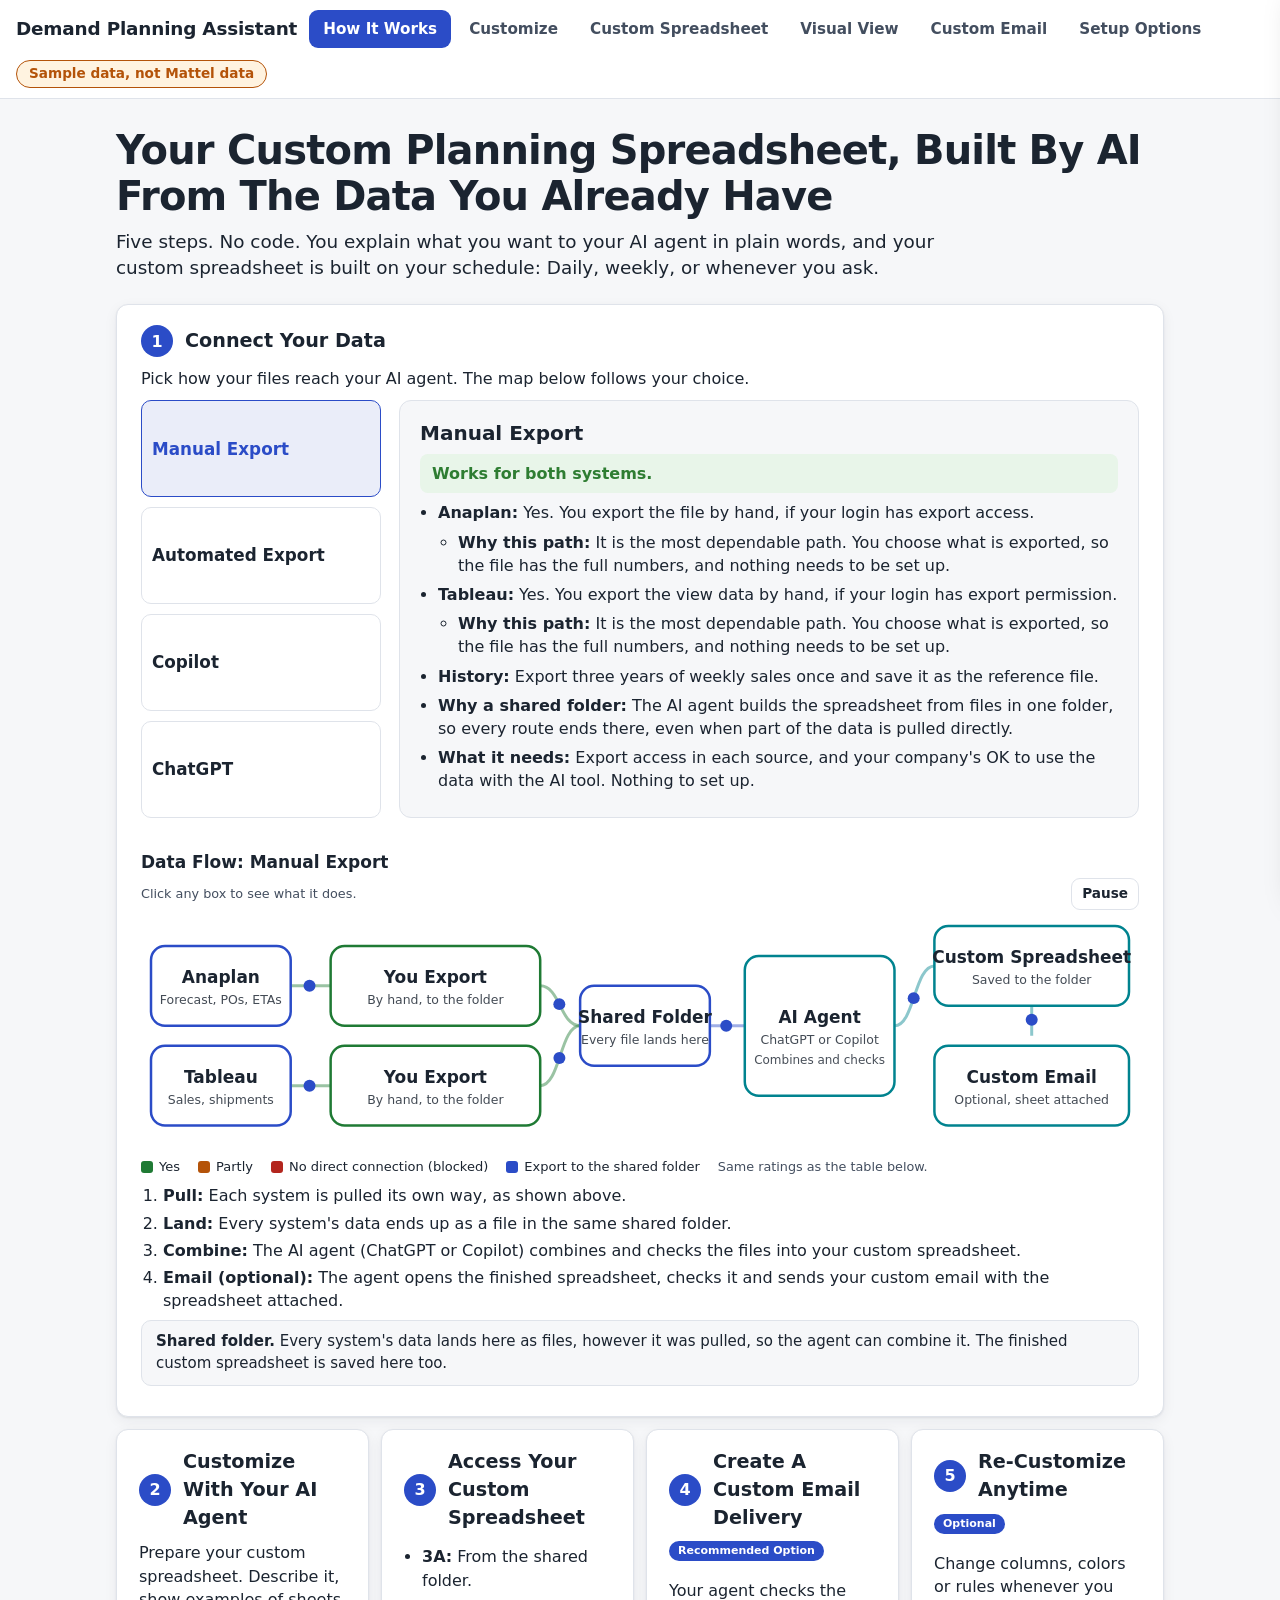
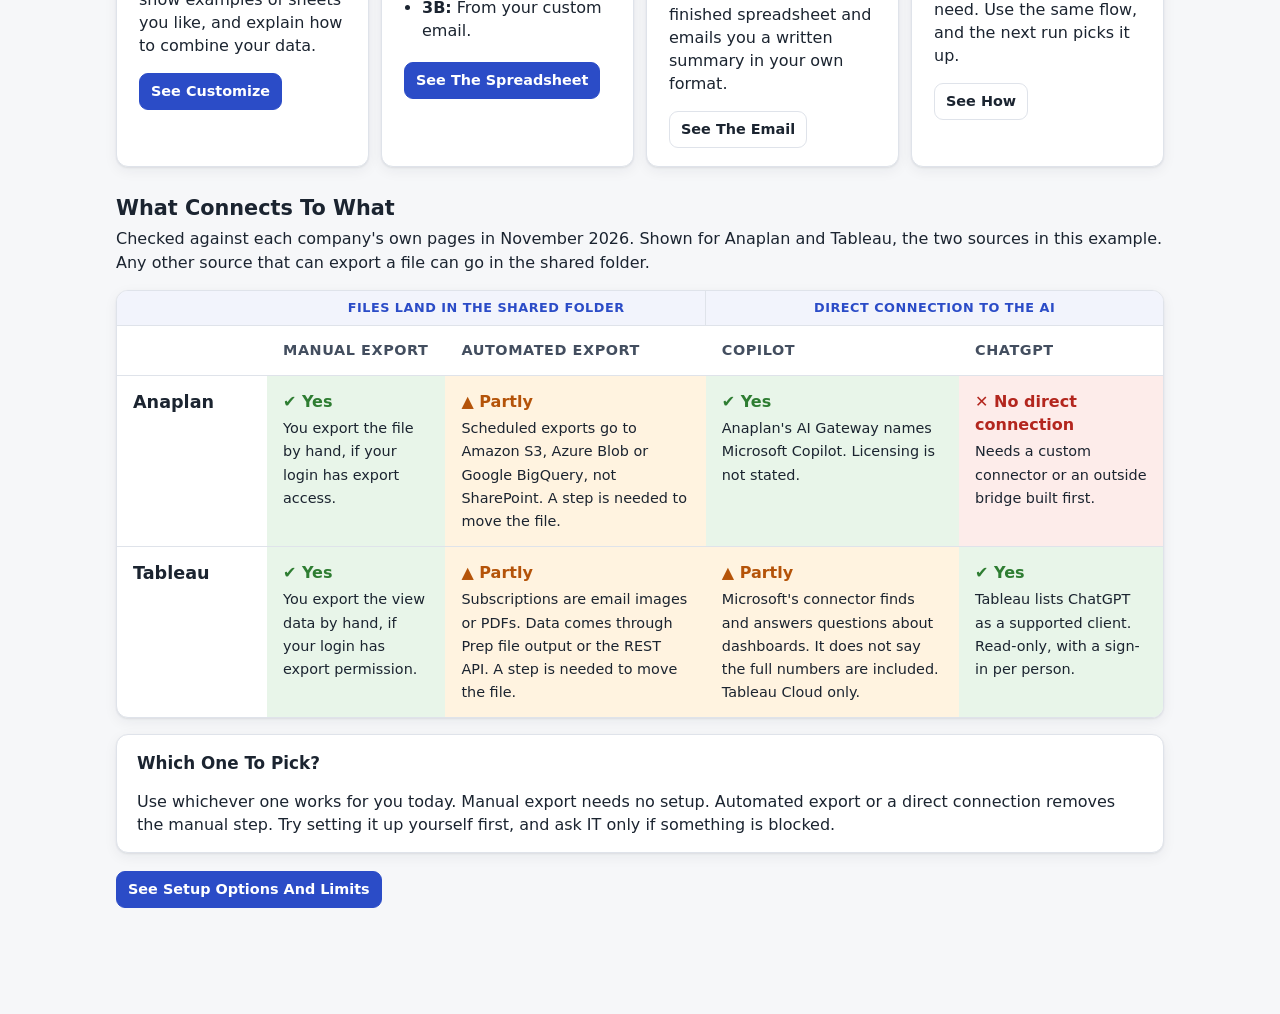
==== commit d3bd7b66: "Master List: monthly demand columns, AI recommendations moved left, Forecast Accuracy tab removed Co" ====
--- a/index.html
+++ b/index.html
@@ -614,7 +614,7 @@
     // planner fields shown in every view (display only, no flags depend on them)
     { const sh8 = sum(sku.ship.y2026, 37, 45), pp8 = sum(pos26, 37, 45), a13 = sum(pos26, 32, 45), f13 = sum(f26, 32, 45);
       let err = 0; for (let i = 32; i < 45; i++) err += Math.abs(pos26[i] - f26[i]);
-      Object.assign(metrics, { fcstWk: meanF, sales4: sum(pos26, 42, 45), fcst4: sum(f26, 42, 45), price, shipRatio: pp8 > 0 ? sh8 / pp8 : null,
+      Object.assign(metrics, { fcstWk: meanF, price, shipRatio: pp8 > 0 ? sh8 / pp8 : null,
         acc13: a13 > 0 ? Math.max(0, 1 - err / a13) : null, bias13: a13 > 0 ? (f13 - a13) / a13 : null, fcstValue: needPlan * price });
       const arr = [].concat((inv.transit || []).map(t => ({ h: t.etaH, qty: t.qty })), (inv.pos || []).map(p => ({ h: p.etaH, qty: p.qty })));
       arr.sort((a, b) => a.h - b.h);
@@ -688,7 +688,7 @@
       let lyW = 0; for (let h = 0; h < H; h++) lyW += lyValue(sku, h).v;
       const fc12 = sum(F), ai12 = sum(metrics.aiWk), ytd = sum(pos26, 0, 45), ytdLY = sum(sku.pos.y2025 || [], 0, 45);
       const ship12 = sum(md.shipPred);
-      Object.assign(metrics, { monthly: md, fc12, ai12, ly12: lyW, fc12vsLY: lyW > 0 && !sku.isNew ? fc12 / lyW - 1 : null, ai12vsLY: lyW > 0 && !sku.isNew ? ai12 / lyW - 1 : null,
+      Object.assign(metrics, { lmpos: md.ty[9], lmfc: md.fc[9], monthly: md, fc12, ai12, ly12: lyW, fc12vsLY: lyW > 0 && !sku.isNew ? fc12 / lyW - 1 : null, ai12vsLY: lyW > 0 && !sku.isNew ? ai12 / lyW - 1 : null,
         aiVsSys: ai12 - fc12, ytd, ytdLY, ytdComp: ytdLY > 0 && !sku.isNew ? ytd / ytdLY - 1 : null, ship12, shipBuild: ship12 - ai12, shipLast8: sum(sku.ship.y2026, 37, 45), posLast8: sum(pos26, 37, 45) }); }
 
     // data checks
@@ -830,7 +830,7 @@
     kpi.wos = kpi.fcstWk > 0 ? (kpi.onHand + kpi.transit) / kpi.fcstWk : 0;
     { const old = rows.filter(r => !r.isNew), M = r => r.metrics, T = f => sum(rows.map(r => f(M(r)))), To = f => sum(old.map(r => f(M(r))));
       kpi.dem = { fc12: T(m => m.fc12), ai12: T(m => m.ai12), ly12: To(m => m.ly12), ai12Old: To(m => m.ai12), ai12Value: sum(rows.map(r => M(r).ai12 * r.price)),
-        ytd: To(m => m.ytd), ytdLY: To(m => m.ytdLY), sales4: To(m => m.sales4), fcst4: To(m => m.fcst4), ship8: sum(rows.map(r => M(r).shipLast8)), pos8: sum(rows.map(r => M(r).posLast8)),
+        ytd: To(m => m.ytd), ytdLY: To(m => m.ytdLY), lmpos: To(m => m.lmpos), lmfc: To(m => m.lmfc), ship8: sum(rows.map(r => M(r).shipLast8)), pos8: sum(rows.map(r => M(r).posLast8)),
         promoItems: rows.filter(r => M(r).promo && M(r).promo.status !== 'None' && M(r).promo.status !== 'Last year only' && M(r).promo.next).length,
         aiDiffItems: rows.filter(r => Math.round(M(r).aiVsSys / 12) !== 0).length, aiAdd: T(m => m.aiVsSys) }; }
     return { rows, tiers, dec, accepted, kpi, settings: S, total: rows.length };
@@ -975,7 +975,7 @@
 function pv(k,r){const m=r.metrics,nw=r.isNew;
   switch(k){
    case 'ytd':return Math.round(m.ytd);case 'ytdly':return Math.round(m.ytdLY);case 'ytdcomp':return m.ytdComp==null?'':r3(m.ytdComp);
-   case 'fcst4':return nw?'':Math.round(m.fcst4);
+   case 'fcst4':return nw?'':Math.round(m.lmfc);
    case 'fc12':return sumM(m.monthly.fcF);case 'ai12':return sumM(m.monthly.ai);case 'ly':return sumM(m.monthly.lyF);
    case 'vsly':{const l=sumM(m.monthly.lyF);return nw||l<=0?'':r3(sumM(m.monthly.ai)/l-1)}case 'aid12':return sumM(m.monthly.ai)-sumM(m.monthly.fcF);
    case 'aim10':case 'aim11':case 'aim12':return Math.round(m.monthly.ai[+k.slice(3)]);
@@ -989,8 +989,8 @@
    case 'cover':{const a=sumM(m.monthly.ai);return a>0?Math.round(Math.round(m.supply||0)/(a/12*52/12)*10)/10:''}
    case 'dvsstat':return m.onHand<0?'Check the data':Math.round(m.supply||0)<sumM(m.monthly.ai)?'Short':(!nw&&m.wos>st.settings.overstockWOS)?'Excess':'Covered';
    case 'onhand':return m.onHand;case 'transit':return m.transit;case 'openpo':return m.openPO;case 'onorder':return m.transit+m.openPO;case 'supply':return Math.round(m.supply||0);
-   case 'fcstwk':return Math.round(m.fcstWk);case 'sales4':return nw?'':Math.round(m.sales4);
-   case 'salesvs':return nw||!(m.fcst4>0)?'':r3(m.sales4/m.fcst4-1);
+   case 'fcstwk':return Math.round(m.fcstWk);case 'sales4':return nw?'':Math.round(m.lmpos);
+   case 'salesvs':return nw||!(m.lmfc>0)?'':r3(m.lmpos/m.lmfc-1);
    case 'wos':return nw||m.wos==null?'':Math.round(m.wos*10)/10;
    case 'stockout':return nw||m.onHand<0?'n/a':(m.stockOutDate||'None');
    case 'orderby':return nw||m.onHand<0?'n/a':(m.orderBy||'None');
@@ -1068,17 +1068,17 @@
 const sumPv=(rows,k,f)=>rows.reduce((t,r)=>{const v=pv(k,r);return t+(typeof v==='number'&&(!f||f(r))?v:0)},0);
 function snapTiles(){const r=st.res,K=r.kpi,AC=E.accuracyTotal(snap()),rows=r.rows,attn=rows.filter(x=>x.headline).length,
     ai=sumPv(rows,'ai12'),lyS=sumPv(rows,'ly'),aiL=sumPv(rows,'ai12',x=>pv('ly',x)>0),yt=sumPv(rows,'ytd'),ytL=sumPv(rows,'ytdly'),ytA=sumPv(rows,'ytd',x=>pv('ytdly',x)>0),s4=sumPv(rows,'sales4'),f4=sumPv(rows,'fcst4');
-  return [['Items Tracked',fmt(K.items),attn+' need attention today'],['AI Forecast, Next 12 Weeks',fmt(ai),pctSN(aiL/lyS-1)+' vs the same weeks last year'],
+  return [['Items Tracked',fmt(K.items),attn+' need attention today'],['AI Forecast, Nov To Jan',fmt(ai),pctSN(aiL/lyS-1)+' vs the same weeks last year'],
     ['POS Year To Date',fmt(yt),pctSN(ytA/ytL-1)+' vs the same weeks last year'],
-    ['Sales vs Forecast',pctSN(s4/f4-1),'Last 3 weeks: '+fmt(s4)+' sold vs '+fmt(f4)+' forecast'],
-    ['Forecast Accuracy',pctN(1-AC.wmape),'Miss (WMAPE) '+pctN(AC.wmape)+', last 13 weeks'],
+    ['Sales vs Forecast',pctSN(s4/f4-1),'October: '+fmt(s4)+' sold vs '+fmt(f4)+' forecast'],
+    ['Forecast Accuracy',pctN(1-AC.wmape),'Miss (WMAPE) '+pctN(AC.wmape)+', last quarter'],
     ['Forecast Bias',pctSN(AC.bias),AC.bias<0?'Forecast runs low (sales beat it)':'Forecast runs high']]}
 function signalTiles(){const rows=st.res.rows,n=f=>rows.filter(f).length,v=(k,x)=>pv(k,x),num=x=>typeof x==='number',ch=st.settings.channelRatio;
-  return [['Selling Above Forecast',fmt(n(x=>num(v('salesvs',x))&&v('salesvs',x)>=0.15)),'last 3 weeks, 15% or more above forecast'],
-    ['Selling Below Forecast',fmt(n(x=>num(v('salesvs',x))&&v('salesvs',x)<=-0.15)),'last 3 weeks, 15% or more below forecast'],
+  return [['Selling Above Forecast',fmt(n(x=>num(v('salesvs',x))&&v('salesvs',x)>=0.15)),'October, 15% or more above forecast'],
+    ['Selling Below Forecast',fmt(n(x=>num(v('salesvs',x))&&v('salesvs',x)<=-0.15)),'October, 15% or more below forecast'],
     ['Promos Coming',fmt(n(x=>v('nextpromo',x)!=='None')),n(x=>v('promo',x)==='Not confirmed')+' not yet confirmed'],
     ['Peak Season Ahead',fmt(n(x=>v('peakwk',x)!=='None in window'&&v('peakwk',x)!=='n/a')),'with peak weeks in the next 12 weeks'],
-    ['AI Differs From System',fmt(n(x=>num(v('aid12',x))&&v('aid12',x)!==0)),(sumPv(rows,'aid12')>0?'+':'')+fmt(sumPv(rows,'aid12'))+' units over 12 weeks'],
+    ['AI Differs From System',fmt(n(x=>num(v('aid12',x))&&v('aid12',x)!==0)),(sumPv(rows,'aid12')>0?'+':'')+fmt(sumPv(rows,'aid12'))+' units, Nov to Jan'],
     ['Shipping Ahead Of Sales',fmt(n(x=>num(v('ship',x))&&v('ship',x)>=ch)),'shipped '+ch+'x or more of sold, 8 weeks']]}
 
 /* ---------- state ---------- */
@@ -1399,7 +1399,7 @@
   const arr2=m.nextArr2?[['2nd arrival',V('arr2')+', '+fmt(m.nextArr2.qty)+' units','planning']]:[];
   const b1=blk('Stock And Orders',[['On hand',V('onhand'),'planning'],['In production',V('prodq'),'planning'],['At origin',V('orgq'),'planning'],['In transit',V('transit'),'planning'],['Open PO',V('openpo'),'planning'],['Next arrival',m.nextArr?V('nextarr')+', '+fmt(m.nextArr.qty)+' units':'None','planning'],...arr2,
     ['Weeks of supply',V('wos'),'calc'],['Stock-out week',V('stockout'),'calc'],['Order by',V('orderby'),'calc']]);
-  const b2=blk('Forecast',[['System forecast per week',V('fcstwk'),'planning'],['AI forecast per week',V('aifcst'),'ai'],['AI vs system forecast',V('aifdiff'),'calc'],['Sales vs forecast (last 3 weeks)',V('salesvs'),'calc']]);
+  const b2=blk('Forecast',[['System forecast per week',V('fcstwk'),'planning'],['AI forecast per week',V('aifcst'),'ai'],['AI vs system forecast',V('aifdiff'),'calc'],['October sales vs forecast',V('salesvs'),'calc']]);
   const b3=blk('Peak And Promo',[['Peak weeks in the next 12',V('peakwk'),'calc'],['Peak cover',V('peakcover'),'calc'],['Peak lift',V('peaklift'),'calc'],['This year promo (weeks starting)',V('nextpromo')+(m.promo.name?' ('+m.promo.name+')':''),'sharepoint'],['Last year promo (weeks starting)',V('lypromo'),'calc'],['Promo and peak overlap',V('overlap'),'calc']]);
   const b4=blk('Your Order And The AI',[['AI recommended qty (stock gap)',V('suggest'),'ai'],['AI recommended add (peak + promo)',V('addqty'),'ai'],['AI recommended qty (total)',V('ordovr'),'ai'],['Your qty to place',pv('plan',res)===''?'None typed':fmt(pv('plan',res))+(pv('needby',res)?', needed by '+pv('needby',res):''),'sheet'],['Your qty vs AI',V('cmptxt'),'calc']]);
   const pc=m.peakCover;
@@ -1553,9 +1553,9 @@
 }
 function emailText(kind){
   const live=st.res.rows.filter(r=>r.headline).sort((a,b)=>E.TIER_ORDER[a.tier]-E.TIER_ORDER[b.tier]||b.dollars-a.dollars),t=st.res.tiers,at=live.filter(r=>r.tier==='At risk'),T=snapTiles();
-  const dem=r=>{const sv=pv('salesvs',r),a=pv('ai12',r),l=pv('ly',r);return '   Demand: '+(sv===''?'':'Sales '+pctSN(sv,0)+' vs forecast (last 3 weeks), ')+'AI forecast '+fmt(a)+' over 12 weeks'+(l>0?', '+fmt(l)+' the same weeks last year':'')+'\n'};
+  const dem=r=>{const sv=pv('salesvs',r),a=pv('ai12',r),l=pv('ly',r);return '   Demand: '+(sv===''?'':'Sales '+pctSN(sv,0)+' vs forecast in October, ')+'AI forecast '+fmt(a)+' over 12 weeks'+(l>0?', '+fmt(l)+' the same weeks last year':'')+'\n'};
   const line=(r,i)=>`${i+1}. [${tn(r.tier)}] ${r.name} (${r.id})\n   ${r.headline}\n${dem(r)}${r.dollars>0?'   '+money(r.dollars)+' at stake\n':''}\n`;
-  const demand=`Demand:\n  - AI forecast, next 12 weeks: ${T[1][1]} units, ${T[1][2]}\n  - POS year to date: ${T[2][1]} units, ${T[2][2]}\n  - Sales vs forecast, last 3 weeks: ${T[3][1]} (${T[3][2]})\n\n`;
+  const demand=`Demand:\n  - AI forecast, Nov to Jan: ${T[1][1]} units, ${T[1][2]}\n  - POS year to date: ${T[2][1]} units, ${T[2][2]}\n  - October sales vs forecast: ${T[3][1]} (${T[3][2]})\n\n`;
   const files=()=>{let b='';const dl=droppedList();if(NEWIDS.length||dl.length){b+='In the files:\n';NEWIDS.forEach(i=>{const r=rowOf(i);if(r)b+=`  - New: ${r.name} (${i}), nothing typed yet\n`});dl.forEach(x=>b+=`  - Missing: ${x.name} (${x.id}), check the shared files\n`);b+='\n'}return b};
   const health=`Data health: ${D.loadReport.filter(r=>r.status==='quarantined').length} file held back, 1 new field kept.\n\n`;
   const foot='Attached: Planning-Sheet.xlsx (the custom spreadsheet)\nSample data, not Mattel data.';
@@ -1737,7 +1737,7 @@
 'use strict';
 const A=window.__app,E=A.E,D=A.D,st=A.st,esc=A.esc,money=A.money;
 const $=(s,r=document)=>r.querySelector(s),$$=(s,r=document)=>[...r.querySelectorAll(s)];
-const CK='dpa.cols.v5';
+const CK='dpa.cols.v6';
 /* ---------- columns ---------- */
 const TODO={order_more:'Place or expedite an order',too_much:'Pause new orders and review promos',forecast_off:'Review the forecast',check_data:'Fix the source data first'};
 const TS={'At risk':'t_risk','Watch':'t_watch','Overstocked':'t_much','No risk':'t_ok'};
@@ -1748,10 +1748,10 @@
  ytd:{h:'POS Year To Date (Units)',w:13,num:'int',src:'from the Reporting tool: units retailers sold to shoppers this year so far'},
  ytdly:{h:'Same Weeks Last Year, Year To Date (Units)',w:15,num:'int',src:'from the Reporting tool: units sold in the same weeks last year'},
  ytdcomp:{h:'Year To Date Comp Vs Last Year',w:13,num:'pctS',src:'calculated: this year to date compared with the same weeks last year (the comp)'},
- fcst4:{h:'Forecast, Last 3 Weeks (Units)',w:13,num:'int',src:'from the Planning system: what the forecast said for the last 3 weeks of sales'},
- fc12:{h:'System Forecast, Next 12 Weeks (Units)',w:14,num:'int',src:'from the Planning system: the current forecast added up over the next 12 weeks'},
- ai12:{h:'AI Forecast, Next 12 Weeks (Units)',w:14,num:'int',src:'calculated by the AI: the System Forecast plus the units a confirmed promo adds (last year\'s promo lift applied to this year\'s promo weeks), added up over the next 12 weeks'},
- aid12:{h:'AI Vs System Forecast, Next 12 Weeks (Units)',w:15,num:'intS',src:'calculated: AI Forecast minus System Forecast over the next 12 weeks. Positive means the AI expects more than the system, usually from a confirmed promo'},
+ fcst4:{h:'Oct 2026 System Forecast (Units)',w:13,num:'int',src:'from the Planning system: what the system forecast said for October, the last full month'},
+ fc12:{h:'System Forecast, Nov To Jan (Units)',w:14,num:'int',src:'from the Planning system: the current forecast added up over the next 12 weeks'},
+ ai12:{h:'AI Forecast, Nov To Jan (Units)',w:14,num:'int',src:'calculated by the AI: the System Forecast plus the units a confirmed promo adds (last year\'s promo lift applied to this year\'s promo weeks), added up over the next 12 weeks'},
+ aid12:{h:'AI Vs System Forecast, Nov To Jan (Units)',w:15,num:'intS',src:'calculated: AI Forecast minus System Forecast over the next 12 weeks. Positive means the AI expects more than the system, usually from a confirmed promo'},
  vsly:{h:'AI Forecast Vs Last Year',w:13,num:'pctS',src:'calculated: the AI Forecast for the next 12 weeks compared with the units sold in the same weeks last year'},
  aim10:{h:'Nov 2026 AI Forecast (From '+FW0+')',w:15,num:'int',src:'calculated by the AI: the AI forecast for the weeks in November from '+FW0+' on'},
  aim11:{h:'Dec 2026 AI Forecast',w:13,num:'int',src:'calculated by the AI: the AI forecast for the weeks in December'},
@@ -1806,9 +1806,9 @@
  supply:{h:'Total Supply (Units)',w:12,num:'int',src:'from the Planning system: on hand, in transit and open orders added together'},
  fcstwk:{h:'System Forecast Per Week (Units)',w:13,num:'int',src:'from the Planning system: the average of the next 12 weekly forecasts. This is the original forecast the AI compares itself to'},
  aifcst:{h:'AI Forecast Per Week (Units)',w:14,num:'int',src:'calculated by the AI: the System Forecast plus the units a confirmed promo adds (last year\'s promo lift applied to this year\'s promo weeks), spread over the 12 weeks. Equal to the System Forecast when there is no confirmed promo'},
- sales4:{h:'Sales, Last 3 Weeks (Units)',w:12,num:'int',src:'from the Reporting tool: units sold over the last 3 weeks'},
- salesvs:{h:'Sales vs Forecast (Last 3 Weeks)',w:13,num:'pctS',src:'from the Reporting tool and the Planning system: last 3 weeks of sales compared with the forecast for the same weeks'},
- ly:{h:'Last Year, Same 12 Weeks (Units)',w:16,num:'int',src:'from the Reporting tool: units sold in the same 12 weeks last year'},
+ sales4:{h:'Oct 2026 POS (Units)',w:12,num:'int',src:'from the Reporting tool: units retailers sold to shoppers in October, the last full month'},
+ salesvs:{h:'Oct 2026 POS Vs Forecast',w:13,num:'pctS',src:'from the Reporting tool and the Planning system: October POS compared with the system forecast for October'},
+ ly:{h:'Last Year, Nov To Jan (Units)',w:16,num:'int',src:'from the Reporting tool: units sold in the same 12 weeks last year'},
  wos:{h:'Weeks Of Supply',w:11,num:'dec1',src:'from the Planning system: stock on hand plus in transit, divided by the average weekly forecast'},
  lt:{h:'Lead Time (Weeks)',w:11,num:'dec1',src:'from the Shared file: the supplier\'s quoted lead time'},
  stockout:{h:'Stock-Out Week',w:13,src:'calculated: The first week stock goes below zero, using quoted delivery dates'},
@@ -1822,9 +1822,9 @@
  gaptype:{h:'Gap Type',w:12,src:'calculated: whether the unit gap is short, over, or a forecast miss'},
  dollars:{h:'$ At Stake',w:12,num:'money',src:'calculated: unit gap times unit price'},
  price:{h:'Unit Price',w:10,num:'money2',src:'from the Shared file'},
- acc:{h:'Forecast Accuracy (13 Wks)',w:13,num:'pct',src:'calculated: one minus the forecast miss over the last 13 weeks'},
- bias:{h:'Forecast Bias (13 Wks)',w:13,num:'pctS',src:'calculated: whether the forecast ran high (+) or low (-) over the last 13 weeks'},
- ship:{h:'Shipped ÷ Sold (8 Wks)',w:12,num:'x2',src:'from the Reporting tool: shipments to retailers divided by retailer sales over 8 weeks'},
+ acc:{h:'Forecast Accuracy (Last Quarter)',w:13,num:'pct',src:'calculated: one minus the forecast miss over the last quarter (13 weeks of POS against the forecast)'},
+ bias:{h:'Forecast Bias (Last Quarter)',w:13,num:'pctS',src:'calculated: whether the forecast ran high (+) or low (-) over the last quarter (13 weeks)'},
+ ship:{h:'Shipped ÷ Sold (Recent)',w:12,num:'x2',src:'from the Reporting tool: shipments to retailers divided by retailer sales over 8 weeks'},
  peak:{h:'Peak Months',w:14,src:'calculated from the last two years of sales: months that sell at least 1.5x a normal month (the middle month of the year)'},
  peakwk:{h:'Peak Weeks (Next 12)',w:20,src:'calculated: the weeks in the next 12 that sold at least 1.5x a normal week last year'},
  peakcover:{h:'Peak Cover',w:11,src:'calculated: whether projected stock stays above 2 weeks of peak demand through the peak weeks (OK, Thin or Short)'},
@@ -1841,10 +1841,10 @@
  notedate:{h:'Note Date',w:11,src:'typed in the Master List next to the note'},
  going:{h:'What Is Going On',w:62,core:1,wide:1},todo:{h:'What To Do',w:34},conf:{h:'Confidence',w:12},
  note:{h:'Note',w:48,wide:1,src:'typed in the Master List, one note per item'}};
-const DEFAULT=['status','sku','product','sub','decision','going','sales4','fcst4','salesvs','ytdcomp','fc12','ai12','ly','vsly','peak','nextpromo','dollars','note','conf'];
+const DEFAULT=['status','sku','product','sub','decision','going','ordovr','salesvs','ytdcomp','fc12','ai12','ly','vsly','peak','nextpromo','dollars','note','conf'];
 const MASTER='Master List (Work Here)',INK=['ovr','ovrwhy','plan','needby','note','notedate'],MINCOLS=12;
-const FULLK=['status','sku','product','filest','sub','decision','attn','abc','going','ytd','ytdly','ytdcomp','sales4','fcst4','salesvs','fcstwk','aifcst','aifdiff','fc12','ai12','aid12','ly','vsly','acc','bias','peak','peakwk','peaklift','ovr','ovrwhy','used','bump','promo','nextpromo','lypromo','lyunits','lift','overlap','promoext','totlift','stocklp','ship','supplier','onhand','prodq','orgq','transit','openpo','onorder','supply','wos','lt','ptime','ttq','tta','stockout','orderby','readyd','nextarr','nextarrq','etachg','arr2','arr2q','peakcover','peakgap','gap','gaptype','dollars','price','todo','conf','suggest','addqty','addwhy','ordovr','plan','cmpai','cmptxt','needby','note','notedate'];
-const DH={sales4:'Sales, Last 3 Wks',fcst4:'Forecast, Last 3 Wks',ytdcomp:'YTD Comp Vs LY',fc12:'System Forecast (Next 12 Wks)',ai12:'AI Forecast (Next 12 Wks)',ly:'Last Year (Same 12 Wks)',vsly:'AI Vs Last Year',peak:'Peak Months',sub:'Line',decision:'Decision',conf:'Confidence',onhand:'On Hand',prodq:'In Production',orgq:'At Origin',etachg:'ETA Change',readyd:'Next Ready Date',transit:'In Transit',openpo:'Open PO',orderby:'Order By',onorder:'On Order',wos:'Wks Of Supply',salesvs:'Sales vs Fcst (3 Wk)',stockout:'Stock-Out Week',nextarr:'Next Arrival Date',nextarrq:'Next Arrival Qty',peakcover:'Peak Cover',nextpromo:'Next Promo',gap:'Unit Gap',dollars:'$ At Stake',going:'What Is Going On',note:'Note'};
+const FULLK=['status','sku','product','sub','filest','decision','attn','abc','going','ordovr','plan','cmptxt','cmpai','suggest','addqty','addwhy','ytd','ytdly','ytdcomp','sales4','fcst4','salesvs','aim10','aim11','aim12','ai12','fc12','aid12','ly','vsly','acc','bias','peak','peaklift','ovr','ovrwhy','used','bump','promo','nextpromo','lypromo','lift','promoext','stocklp','peakcover','peakgap','ship','onhand','prodq','orgq','readyd','etachg','transit','openpo','supply','lt','stockout','orderby','nextarr','nextarrq','supplier','dollars','price','todo','conf','needby','note','notedate'];
+const DH={sales4:'POS (Oct)',fcst4:'System Forecast (Oct)',ytdcomp:'YTD Comp Vs LY',fc12:'System Forecast (Nov To Jan)',ai12:'AI Forecast (Nov To Jan)',ly:'Last Year (Nov To Jan)',vsly:'AI Vs Last Year',peak:'Peak Months',sub:'Line',decision:'Decision',conf:'Confidence',onhand:'On Hand',prodq:'In Production',orgq:'At Origin',etachg:'ETA Change',readyd:'Next Ready Date',transit:'In Transit',openpo:'Open PO',orderby:'Order By',onorder:'On Order',wos:'Wks Of Supply',salesvs:'Oct POS Vs Forecast',stockout:'Stock-Out Week',nextarr:'Next Arrival Date',nextarrq:'Next Arrival Qty',peakcover:'Peak Cover',nextpromo:'Next Promo',gap:'Unit Gap',dollars:'$ At Stake',going:'What Is Going On',note:'Note'};
 const dh=k=>DH[k]||COLS[k].h;
 let cols=DEFAULT.slice();
 const saveCols=()=>{};
@@ -1960,11 +1960,7 @@
 let itemLine='All Lines';
 const LFK=['status','sku','product','filest','sub','peak','peakwk','peaklift','ovr','ovrwhy','used','bump','promo','nextpromo','lypromo','lyunits','lift','overlap','promoext','totlift','stocklp','peakcover','peakgap','suggest','addqty','addwhy','ordovr','plan','cmptxt','note'];
 const seasonSummary=d=>`${d.n.promo} of ${d.n.items} items have a promo this year or last year (${d.n.ty} this year, ${d.n.unconf} not yet confirmed). ${d.n.thin} of the ${d.n.peak} items with a peak in the next 12 weeks would run thin or short.`;
-function accGrid(){
-  const rows=accRows(),heads=['Line','Items','Forecast Accuracy','Miss (WMAPE)','Bias','Against Targets','Signal'].map((t,i)=>({t,cls:i>=1&&i<=4?'money':''}));
-  return {html:gridHtml(heads,rows.map(x=>({c:[{t:x.line,cls:'bold'},{t:String(x.n),cls:'money'},{t:A.pctN(1-x.w),cls:'money'},{t:A.pctN(x.w),cls:'money'},{t:A.pctSN(x.b),cls:'money'},{t:tgtText(x.w,x.b),cls:({'On target':'','Watch':'warn','Off target':'bad'})[tgtText(x.w,x.b)]},{t:x.sig,cls:'wide'}]}))),n:rows.length-1};
-}
-const TABS=[['dash','Dashboard'],['all','Master List (Work Here)'],['hist','Sales History'],['items','Seasonal And Promo Lifts'],['month','Monthly Demand'],['pos','POS Prediction'],['ship','Shipping Prediction'],['acc','Forecast Accuracy'],['dvs','Demand Vs Supply'],['notes','Notes'],['dropped','New And Missing Items']];
+const TABS=[['dash','Dashboard'],['all','Master List (Work Here)'],['hist','Sales History'],['items','Seasonal And Promo Lifts'],['month','Monthly Demand'],['pos','POS Prediction'],['ship','Shipping Prediction'],['dvs','Demand Vs Supply'],['notes','Notes'],['dropped','New And Missing Items']];
 function roleHtml(){
   if(tab==='all')return `<div class="role work"><b>Work here.</b> This is the only tab you type in. Filter any column, and type in the light yellow columns (peak override, order quantity to place, needed by and notes). Order Qty To Place is the new order you decide to place today. Orders already placed are In Transit and Open PO. Items marked New Today in the File Status column are new in the latest files. Every other tab reads from this sheet, so what you type shows up everywhere. To work the same list you saw on the Dashboard, filter Status and Decision here to the same choices.</div><div class="carry-box"><b>Reading the peak and promo columns, left to right:</b> Peak Weeks is when. Peak Lift, your Peak Lift Override and its Reason sit side by side so you can compare them, and Peak Lift Used is the one the sheet uses. Peak Bump is the extra units that means. Next come the promo columns: This year\'s promo weeks, last year\'s promo weeks, the units it sold and the lift it gave, whether it lands inside the peak, and Promo Extra Units. Peak Bump plus Promo Extra Units is shown in units, never averaged. Then Peak Cover and Units Short Of Peak Cover say whether stock and orders on the way already cover it. Further right the teal AI columns sit together: AI Recommended Qty (Stock Gap), AI Recommended Add (Peak + Promo) with AI Recommendation Why, and AI Recommended Qty (Total), recalculated when you type an override. Then come Order Qty To Place, which is what you decide, Variance Vs AI Qty and Your Qty Vs AI (Near AI Qty, Below AI Qty or Above AI Qty). Type an override and the bump, promo and order quantities update.</div>${colorKey()}`;
   if(tab==='dash')return `<div class="role front"><b>Look here first. View only.</b> Start with the demand numbers at the top, then pick a Decision and a Status to see the items behind them. To act on what you see, go to the Master List (Work Here) and filter to the same choices.</div><div class="carry-box"><b>Today\'s files:</b> ${esc(carryText())}</div>`;
@@ -1988,7 +1984,6 @@
   else if(tab==='all'){const g=colGrid(FULLK,sheetRows('all'),null,INK);inner=g.html;count=`${g.n} items, every column`}
   else if(tab==='month'){const g=monthlyGrid(),d=A.seasonData();inner=`<div class="note-box line-pick"><label><b>Line</b> <select id="il">${d.lines.map(l=>`<option ${l===itemLine?'selected':''}>${esc(l)}</option>`).join('')}</select></label> The portfolio and line totals always show every item. The item rows below show the line you pick.</div>`+g.html;count=`${g.n} items, by month`}
   else if(tab==='pos'||tab==='ship'||tab==='dvs'){const k=tab==='pos'?POSK:tab==='ship'?SHIPK:DVSK,g=colGrid(k,sheetRows('all'));inner=g.html;count=`${g.n} items`}
-  else if(tab==='acc'){const g=accGrid();inner=g.html;count='Last 13 weeks'}
   else if(tab==='items'){const d=A.seasonData(),its=d.items.filter(r=>itemLine==='All Lines'||r.sub===itemLine),g=colGrid(LFK,its);
     inner=`<div class="note-box line-pick"><label><b>Line</b> <select id="il">${d.lines.map(l=>`<option ${l===itemLine?'selected':''}>${esc(l)}</option>`).join('')}</select></label> Every item with a peak or a promo, by line. Read left to right: The peak (when, how big, your override and reason beside it, and the Peak Bump in units), then the promo (this year\'s weeks, last year\'s weeks and units sold, the lift it gave, whether it lands inside the peak, and the Promo Extra Units it adds on top), then whether stock covers it (Peak Cover and Units Short Of Peak Cover). Peak and promo are added in units, never averaged. Stock Last Peak shows items that were out of stock last year, when last year\'s sales understate demand. To change a lift, type an override on the Master List.</div>`+`<div class="note-box">${esc(seasonSummary(d))}</div>`+g.html+`<h3 class="sub-h">Where This Comes From</h3>`+gridHtml(['Topic','Where It Comes From','How'].map(t=>({t})),A.SEASON_SRC.map(x=>({c:[{t:x[0],cls:'bold'},{t:x[1],cls:'st'},{t:x[2],cls:'wide'}]})));count=`${g.n} items with a peak or promo`+(itemLine==='All Lines'?'':', '+itemLine)}
   else if(tab==='hist'){const d=A.histData(itemLine),h=[{t:'Status'},{t:'SKU'},{t:'Product'},{t:'Line'},{t:'Row'},{t:'Normal Week (Units)',cls:'money'},...A.HIST_MON.map(t=>({t,cls:'money'})),...Array.from({length:52},(_,i)=>({t:'Wk '+(i+1),cls:'money'+(i>=45?' nxt':'')}))];
@@ -2058,11 +2053,11 @@
   dataSheet.tab='FF9A7B00';dataSheet.freezeCols=3;
   /* the three light yellow columns are the only place anyone types */
   INK.forEach(k=>{const c=ix(k);dataSheet.rows[0][c]={v:COLS[k].h+' (Type Here)',s:'headIn'};allRows.forEach((r,i)=>{dataSheet.rows[i+1][c]={v:val(k,r),s:'inp'}})});
-  {const cU=ix('used'),cO=ix('ordovr'),OV=C(ix('ovr')),PL=C(ix('peaklift')),SG=C(ix('suggest')),B=C(nf+2),P=C(nf+3),H=C(nf+4),PI=C(nf+5),PO=C(nf+6),cPE=ix('promoext'),cTL=ix('totlift');
+  {const cU=ix('used'),cO=ix('ordovr'),OV=C(ix('ovr')),PL=C(ix('peaklift')),SG=C(ix('suggest')),B=C(nf+2),P=C(nf+3),H=C(nf+4),PI=C(nf+5),PO=C(nf+6),cPE=ix('promoext');
    allRows.forEach((r,i)=>{const er=i+2,row=dataSheet.rows[i+1],PGc=C(ix('peakgap')),PEc=C(cPE),ovrx=`IF(AND(ISNUMBER(${OV}${er}),ISNUMBER(${PL}${er}),ISNUMBER(${B}${er})),(${OV}${er}-${PL}${er})*${B}${er}*${P}${er},0)`,X=`(N(${PGc}${er})-N(${H}${er})+N(${PEc}${er})+${ovrx})`,AD=`IF(${X}-N(${SG}${er})<=0,0,CEILING(${X}-N(${SG}${er}),10))`;
     row[ix('bump')]={f:`IF(AND(ISNUMBER(${C(cU)}${er}),ISNUMBER(${B}${er}),ISNUMBER(${P}${er})),ROUND((${C(cU)}${er}-1)*${B}${er}*${P}${er},0),"")`,v:val('bump',r),s:'int'};
-    if(r.isNew){row[cPE]={v:'',s:'int'};row[cTL]={v:'',s:'int'}}else{row[cPE]={f:`IF(N(${PI}${er})+N(${PO}${er})>0,ROUND(N(${PI}${er})*IF(AND(ISNUMBER(${C(cU)}${er}),ISNUMBER(${PL}${er})),${C(cU)}${er}/${PL}${er},1)+N(${PO}${er}),0),0)`,v:val('promoext',r),s:'int'};
-    row[cTL]={f:`IF(AND(${C(cU)}${er}="",${C(cPE)}${er}=""),"",N(${C(ix('bump'))}${er})+N(${C(cPE)}${er}))`,v:val('totlift',r),s:'int'}}
+    if(r.isNew){row[cPE]={v:'',s:'int'}}else{row[cPE]={f:`IF(N(${PI}${er})+N(${PO}${er})>0,ROUND(N(${PI}${er})*IF(AND(ISNUMBER(${C(cU)}${er}),ISNUMBER(${PL}${er})),${C(cU)}${er}/${PL}${er},1)+N(${PO}${er}),0),0)`,v:val('promoext',r),s:'int'};
+  }
     row[cU]={f:`IF(ISNUMBER(${OV}${er}),${OV}${er},IF(ISNUMBER(${PL}${er}),${PL}${er},""))`,v:val('used',r),s:'x2'};
     row[cO]={f:`IF(N(${SG}${er})+${AD}>0,N(${SG}${er})+${AD},"")`,v:val('ordovr',r),s:'aiInt'};
     const PLN=C(ix('plan')),OQ=`${C(cO)}${er}`,PQ=`${PLN}${er}`;
@@ -2090,15 +2085,6 @@
     const sh={name,widths:keys.map(k=>COLS[k].w),rows:[hdrK(keys),...data],freeze:1,filter:data.length+1,cf:cfList(keys,2,data.length+1)};
     const stc=keys.indexOf('status');if(stc>=0&&data.length)sh.cf.push({ref:`${C(stc)}2:${C(stc)}${data.length+1}`,rules:TN0.map((t,j)=>({type:'cellIs',op:'equal',dxf:[0,1,3,4][j],formula:`"${A.tn(t)}"`}))});
     return sh};
-  /* ---- Forecast Accuracy ---- */
-  const ac=accRows(),AR=ac.length+1;
-  const accSheet={name:'Forecast Accuracy',fit:true,widths:[20,9,16,16,12,16,40],freeze:1,rows:[hdr(['Line','Items','Forecast Accuracy','Miss (WMAPE)','Bias','Against Targets','Signal']),
-    ...ac.map((x,i)=>{const er=i+2;return [{v:x.line,s:'bold'},{v:x.n,s:'int'},{f:`1-D${er}`,v:1-x.w,s:'pct'},{v:x.w,s:'pct'},{v:x.b,s:'pctS'},
-      {f:`IF(OR(D${er}>0.35,ABS(E${er})>0.1),"Off target",IF(OR(D${er}>0.25,ABS(E${er})>0.05),"Watch","On target"))`,v:tgtText(x.w,x.b),s:'ctr'},{v:x.sig,s:'txt'}]}),
-    [],[{v:'How to read this',s:'bold'}],
-    [{v:'Miss (WMAPE) adds up |actual - forecast| for every SKU and week over the last 13 weeks, then divides by total actual sales. Bias is (forecast - actual) divided by actual: Negative means the forecast runs low. Common targets: Miss under 25%, bias within 5% either way. Over 35% miss or 10% bias is off target.',s:'note'}]],
-    cf:[{ref:`F2:F${AR}`,rules:[{type:'cellIs',op:'equal',dxf:0,formula:'"Off target"'},{type:'cellIs',op:'equal',dxf:1,formula:'"Watch"'},{type:'cellIs',op:'equal',dxf:4,formula:'"On target"'}]}],merges:[`A${AR+3}:G${AR+3}`]};
-  accSheet.rows[AR+2].h=48;
   /* ---- Monthly Demand: every item, line and the portfolio by calendar month ---- */
   const keepL=itemLine;itemLine='All Lines';const MB=monthlyBlocks();itemLine=keepL;
   const mon={name:'Monthly Demand',widths:[8,16,10,30,40,...Array(13).fill(12),15],freeze:1,freezeCols:5,cf:[],rows:[hdr(['Level','Line','SKU','Product','Measure',...MONTH_H(),'2026 Total (Jan To Dec)'])]};
@@ -2148,16 +2134,16 @@
    [t6(0),ST[0][0],{f:`COUNTA(${rng('sku')})`,v:K.items,s:'boxN'},{f:`COUNTIF(${rAtt},"Yes")&" need attention today"`,v:ST[0][2]}],
    [t6(1),ST[1][0],{f:SUMV('ai12'),v:num(ST[1][1]),s:'boxN'},{f:`${PCT(`SUMIFS(${rng('ai12')},${rng('ly')},">0")/SUM(${rng('ly')})-1`)}&" vs the same weeks last year"`,v:ST[1][2]}],
    [t6(2),ST[2][0],{f:SUMV('ytd'),v:num(ST[2][1]),s:'boxN'},{f:`${PCT(`SUMIFS(${rng('ytd')},${rng('ytdly')},">0")/SUM(${rng('ytdly')})-1`)}&" vs the same weeks last year"`,v:ST[2][2]}],
-   [t6(3),ST[3][0],{f:`SUM(${rng('sales4')})/SUM(${rng('fcst4')})-1`,v:allRows.reduce((t,r)=>t+(typeof val('sales4',r)==='number'?val('sales4',r):0),0)/allRows.reduce((t,r)=>t+(typeof val('fcst4',r)==='number'?val('fcst4',r):0),0)-1,s:'boxPctS'},{f:`"Last 3 weeks: "&TEXT(SUM(${rng('sales4')}),"#,##0")&" sold vs "&TEXT(SUM(${rng('fcst4')}),"#,##0")&" forecast"`,v:ST[3][2]}],
-   [t6(4),ST[4][0],{f:"'Forecast Accuracy'!C2",v:1-AC.wmape,s:'boxPct'},{f:`"Miss (WMAPE) "&TEXT('Forecast Accuracy'!D2,"0.0%")&", last 13 weeks"`,v:ST[4][2]}],
-   [t6(5),ST[5][0],{f:"'Forecast Accuracy'!E2",v:AC.bias,s:'boxPctS'},{f:`IF('Forecast Accuracy'!E2<0,"Forecast runs low (sales beat it)","Forecast runs high")`,v:ST[5][2]}]]);
+   [t6(3),ST[3][0],{f:`SUM(${rng('sales4')})/SUM(${rng('fcst4')})-1`,v:allRows.reduce((t,r)=>t+(typeof val('sales4',r)==='number'?val('sales4',r):0),0)/allRows.reduce((t,r)=>t+(typeof val('fcst4',r)==='number'?val('fcst4',r):0),0)-1,s:'boxPctS'},{f:`"October: "&TEXT(SUM(${rng('sales4')}),"#,##0")&" sold vs "&TEXT(SUM(${rng('fcst4')}),"#,##0")&" forecast"`,v:ST[3][2]}],
+   [t6(4),ST[4][0],{v:1-AC.wmape,s:'boxPct'},{v:ST[4][2]}],
+   [t6(5),ST[5][0],{v:AC.bias,s:'boxPctS'},{v:ST[5][2]}]]);
   /* demand signals: counts over the Master List */
   tileRow(11,'Demand Signals (all items, not filtered by the picks above)',[
    [t6(0),SG[0][0],{f:`COUNTIF(${rng('salesvs')},">=0.15")`,v:num(SG[0][1]),s:'boxN'},{v:SG[0][2]}],
    [t6(1),SG[1][0],{f:`COUNTIF(${rng('salesvs')},"<=-0.15")`,v:num(SG[1][1]),s:'boxN'},{v:SG[1][2]}],
    [t6(2),SG[2][0],{f:`COUNTIF(${rng('nextpromo')},"<>None")`,v:num(SG[2][1]),s:'boxN'},{f:`COUNTIF(${rng('promo')},"Not confirmed")&" not yet confirmed"`,v:SG[2][2]}],
-   [t6(3),SG[3][0],{f:`COUNTIFS(${rng('peakwk')},"<>None in window",${rng('peakwk')},"<>n/a")`,v:num(SG[3][1]),s:'boxN'},{v:SG[3][2]}],
-   [t6(4),SG[4][0],{f:`COUNTIF(${rng('aid12')},">0")+COUNTIF(${rng('aid12')},"<0")`,v:num(SG[4][1]),s:'boxN'},{f:`TEXT(SUM(${rng('aid12')}),"+#,##0;-#,##0")&" units over 12 weeks"`,v:SG[4][2]}],
+   [t6(3),SG[3][0],{f:`COUNT(${rng('peaklift')})`,v:num(SG[3][1]),s:'boxN'},{v:SG[3][2]}],
+   [t6(4),SG[4][0],{f:`COUNTIF(${rng('aid12')},">0")+COUNTIF(${rng('aid12')},"<0")`,v:num(SG[4][1]),s:'boxN'},{f:`TEXT(SUM(${rng('aid12')}),"+#,##0;-#,##0")&" units, Nov to Jan"`,v:SG[4][2]}],
    [t6(5),SG[5][0],{f:`COUNTIF(${rng('ship')},">=${ch}")`,v:num(SG[5][1]),s:'boxN'},{v:SG[5][2]}]]);
   /* planner actions: the four decision boxes follow the two picks */
   const rB=17;span(16,0,nd-1,{v:'Planner Actions (these boxes follow the Decision and Status picks)',s:'sect'});R(16).h=22;
@@ -2190,7 +2176,7 @@
     ...(CL.length?CL.map(x=>[{v:x.chg==='New'?'New Today':'Missing Today',s:'ctr'},{v:x.id,s:'ctr'},{v:x.name,s:'txt'},{v:x.sub,s:'txt'},{v:x.onHand,s:'int'},{v:x.po,s:'int'},{v:x.note,s:'txt'},x.plan===''?{v:'',s:'txt'}:{v:x.plan,s:'int'},{v:x.by,s:'ctr'},{v:x.check,s:'txt'}]):[[{v:'Nothing new or missing today.',s:'txt'}]])],cf:[{ref:`A2:A${DR}`,rules:[{type:'cellIs',op:'equal',dxf:3,formula:'"New Today"'},{type:'cellIs',op:'equal',dxf:1,formula:'"Missing Today"'}]}]};
   span(3,0,nd-1,{f:`COUNTIF(${rng('filest')},"New Today")&" new items in the latest files (marked New Today on the Master List, nothing typed yet). "&SUMPRODUCT(--(((${rng('note')}<>"")+(${rng('ovr')}<>"")+(${rng('plan')}<>""))>0))&" items carry typed work from the previous file. "&COUNTIF('New And Missing Items'!$A$2:$A$${DR},"Missing Today")&" items from the previous run are missing from today\'s files (see New And Missing Items)."`,v:carryText(),s:'note'});R(3).h=22;
   const notesSheet=mkL(allRows.filter(r=>A.noteFor(r.id)),'Notes',NK);
-  const sheets=[dash,dataSheet,histSheet,itemSheet,mon,posSheet,shipSheet,accSheet,dvsSheet,notesSheet,dropSheet];
+  const sheets=[dash,dataSheet,histSheet,itemSheet,mon,posSheet,shipSheet,dvsSheet,notesSheet,dropSheet];
   sheets.forEach((sh,i)=>{if(i>0&&sh.name!==MASTER)sh.tab=sh.tab||'FFA6A6A6';if(sh.name!==MASTER)sh.prot=true;sh.fit=sh.fit||(sh.name!==MASTER&&['Notes','Seasonal And Promo Lifts','Sales History','New And Missing Items','POS Prediction','Shipping Prediction','Demand Vs Supply'].includes(sh.name))});
   const blob=MiniXlsx.build(sheets),a=document.createElement('a');
   a.href=URL.createObjectURL(blob);a.download='Planning-Sheet-SAMPLE-'+A.TODAY_ISO+'.xlsx';document.body.appendChild(a);a.click();
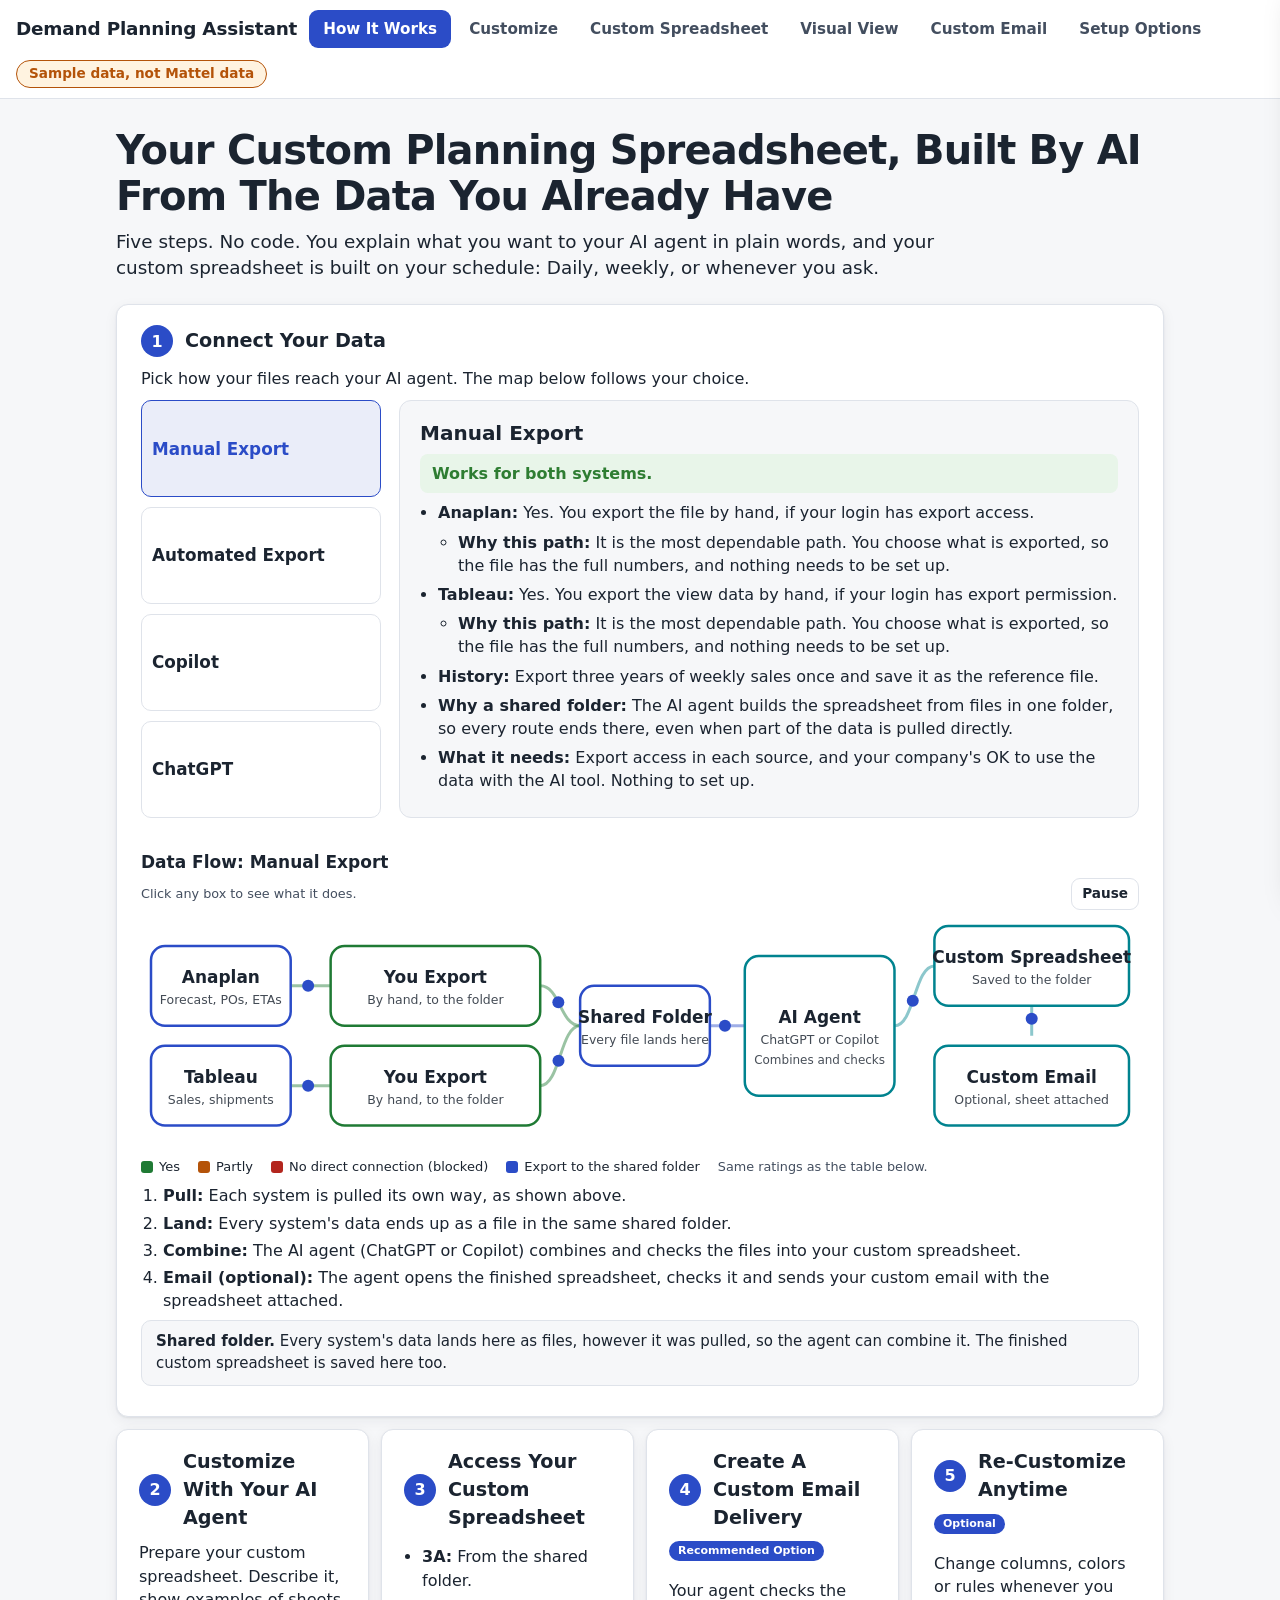
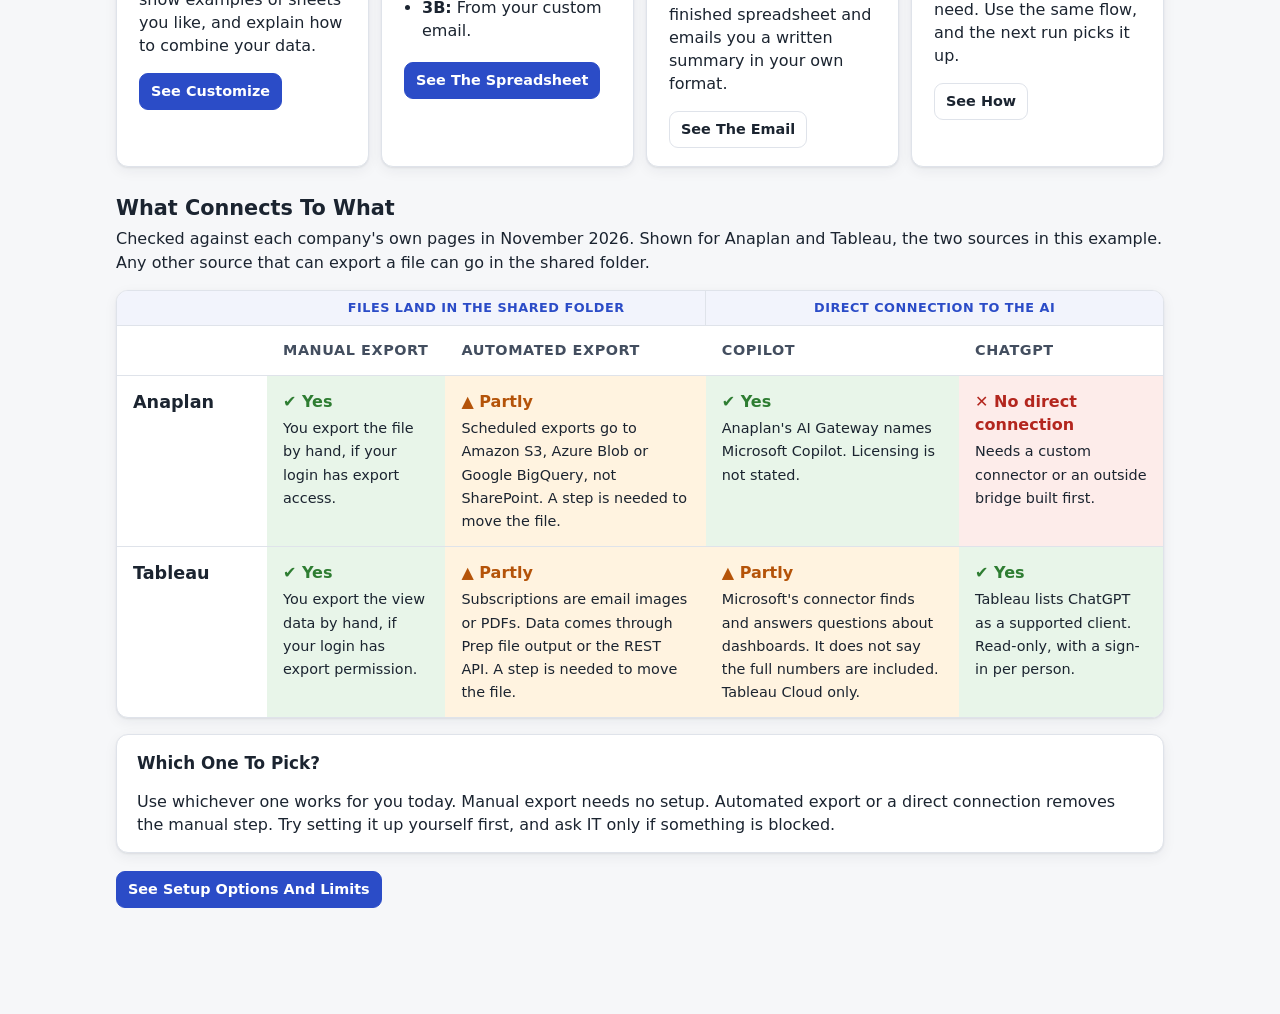
==== commit 505e998d: "Consistent Nov To Jan headers, stronger peak signal tile Co-Authored-By: Claude Sonnet 5.5 <noreply@" ====
--- a/index.html
+++ b/index.html
@@ -1077,7 +1077,7 @@
   return [['Selling Above Forecast',fmt(n(x=>num(v('salesvs',x))&&v('salesvs',x)>=0.15)),'October, 15% or more above forecast'],
     ['Selling Below Forecast',fmt(n(x=>num(v('salesvs',x))&&v('salesvs',x)<=-0.15)),'October, 15% or more below forecast'],
     ['Promos Coming',fmt(n(x=>v('nextpromo',x)!=='None')),n(x=>v('promo',x)==='Not confirmed')+' not yet confirmed'],
-    ['Peak Season Ahead',fmt(n(x=>v('peakwk',x)!=='None in window'&&v('peakwk',x)!=='n/a')),'with peak weeks in the next 12 weeks'],
+    ['Strong Peak Ahead',fmt(n(x=>num(v('peaklift',x))&&v('peaklift',x)>=2.5)),'peak weeks sell 2.5x or more a normal week'],
     ['AI Differs From System',fmt(n(x=>num(v('aid12',x))&&v('aid12',x)!==0)),(sumPv(rows,'aid12')>0?'+':'')+fmt(sumPv(rows,'aid12'))+' units, Nov to Jan'],
     ['Shipping Ahead Of Sales',fmt(n(x=>num(v('ship',x))&&v('ship',x)>=ch)),'shipped '+ch+'x or more of sold, 8 weeks']]}
 
@@ -1765,8 +1765,8 @@
  shm10:{h:'Nov 2026 Shipment Prediction (From '+FW0+')',w:16,num:'int',src:'calculated by the AI: the AI POS forecast times the recent shipped to sold ratio, for the weeks in November from '+FW0+' on'},
  shm11:{h:'Dec 2026 Shipment Prediction',w:14,num:'int',src:'calculated by the AI: the AI POS forecast times the recent shipped to sold ratio, for December'},
  shm12:{h:'Jan 2027 Shipment Prediction',w:14,num:'int',src:'calculated by the AI: the AI POS forecast times the recent shipped to sold ratio, for the weeks in January 2027'},
- ship12:{h:'Shipment Prediction, Next 12 Weeks (Units)',w:15,num:'int',src:'calculated by the AI: the AI POS forecast times the shipped to sold ratio used (the recent 8 week ratio, kept between 0.7 and 1.3)'},
- shipbuild:{h:'Shipments Minus POS, Next 12 Weeks (Units)',w:15,num:'intS',src:'calculated: predicted shipments minus predicted POS. Positive means retailers are building stock, negative means they are selling down what they hold'},
+ ship12:{h:'Shipment Prediction, Nov To Jan (Units)',w:15,num:'int',src:'calculated by the AI: the AI POS forecast times the shipped to sold ratio used (the recent 8 week ratio, kept between 0.7 and 1.3)'},
+ shipbuild:{h:'Shipments Minus POS, Nov To Jan (Units)',w:15,num:'intS',src:'calculated: predicted shipments minus predicted POS. Positive means retailers are building stock, negative means they are selling down what they hold'},
  shipsig:{h:'Channel Signal',w:22,src:'calculated: Retailers building stock when shipments ran 5% or more above sales over the last 8 weeks, burning stock when 5% or more below, otherwise in line with sales'},
  shipused:{h:'Shipped ÷ Sold Used',w:12,num:'x2',src:'calculated: the recent 8 week shipped to sold ratio, kept between 0.7 and 1.3, used to turn POS into shipments'},
  shipl8:{h:'Shipped, Last 8 Weeks (Units)',w:13,num:'int',src:'from the Reporting tool: units shipped to retailers over the last 8 weeks'},
@@ -1958,7 +1958,7 @@
 const DVSK=['status','sku','product','sub','fc12','ai12','onhand','prodq','orgq','transit','supply','dvsgap','cover','dvsstat','wos','stockout','orderby','nextarr','nextarrq','etachg','decision','going'];
 const NK=['status','sku','product','note','notedate','going'];
 let itemLine='All Lines';
-const LFK=['status','sku','product','filest','sub','peak','peakwk','peaklift','ovr','ovrwhy','used','bump','promo','nextpromo','lypromo','lyunits','lift','overlap','promoext','totlift','stocklp','peakcover','peakgap','suggest','addqty','addwhy','ordovr','plan','cmptxt','note'];
+const LFK=['status','sku','product','sub','filest','peak','peakwk','peaklift','ovr','ovrwhy','used','bump','promo','nextpromo','lypromo','lyunits','lift','overlap','promoext','totlift','stocklp','peakcover','peakgap','suggest','addqty','addwhy','ordovr','plan','cmptxt','note'];
 const seasonSummary=d=>`${d.n.promo} of ${d.n.items} items have a promo this year or last year (${d.n.ty} this year, ${d.n.unconf} not yet confirmed). ${d.n.thin} of the ${d.n.peak} items with a peak in the next 12 weeks would run thin or short.`;
 const TABS=[['dash','Dashboard'],['all','Master List (Work Here)'],['hist','Sales History'],['items','Seasonal And Promo Lifts'],['month','Monthly Demand'],['pos','POS Prediction'],['ship','Shipping Prediction'],['dvs','Demand Vs Supply'],['notes','Notes'],['dropped','New And Missing Items']];
 function roleHtml(){
@@ -2142,7 +2142,7 @@
    [t6(0),SG[0][0],{f:`COUNTIF(${rng('salesvs')},">=0.15")`,v:num(SG[0][1]),s:'boxN'},{v:SG[0][2]}],
    [t6(1),SG[1][0],{f:`COUNTIF(${rng('salesvs')},"<=-0.15")`,v:num(SG[1][1]),s:'boxN'},{v:SG[1][2]}],
    [t6(2),SG[2][0],{f:`COUNTIF(${rng('nextpromo')},"<>None")`,v:num(SG[2][1]),s:'boxN'},{f:`COUNTIF(${rng('promo')},"Not confirmed")&" not yet confirmed"`,v:SG[2][2]}],
-   [t6(3),SG[3][0],{f:`COUNT(${rng('peaklift')})`,v:num(SG[3][1]),s:'boxN'},{v:SG[3][2]}],
+   [t6(3),SG[3][0],{f:`COUNTIF(${rng('peaklift')},">=2.5")`,v:num(SG[3][1]),s:'boxN'},{v:SG[3][2]}],
    [t6(4),SG[4][0],{f:`COUNTIF(${rng('aid12')},">0")+COUNTIF(${rng('aid12')},"<0")`,v:num(SG[4][1]),s:'boxN'},{f:`TEXT(SUM(${rng('aid12')}),"+#,##0;-#,##0")&" units, Nov to Jan"`,v:SG[4][2]}],
    [t6(5),SG[5][0],{f:`COUNTIF(${rng('ship')},">=${ch}")`,v:num(SG[5][1]),s:'boxN'},{v:SG[5][2]}]]);
   /* planner actions: the four decision boxes follow the two picks */
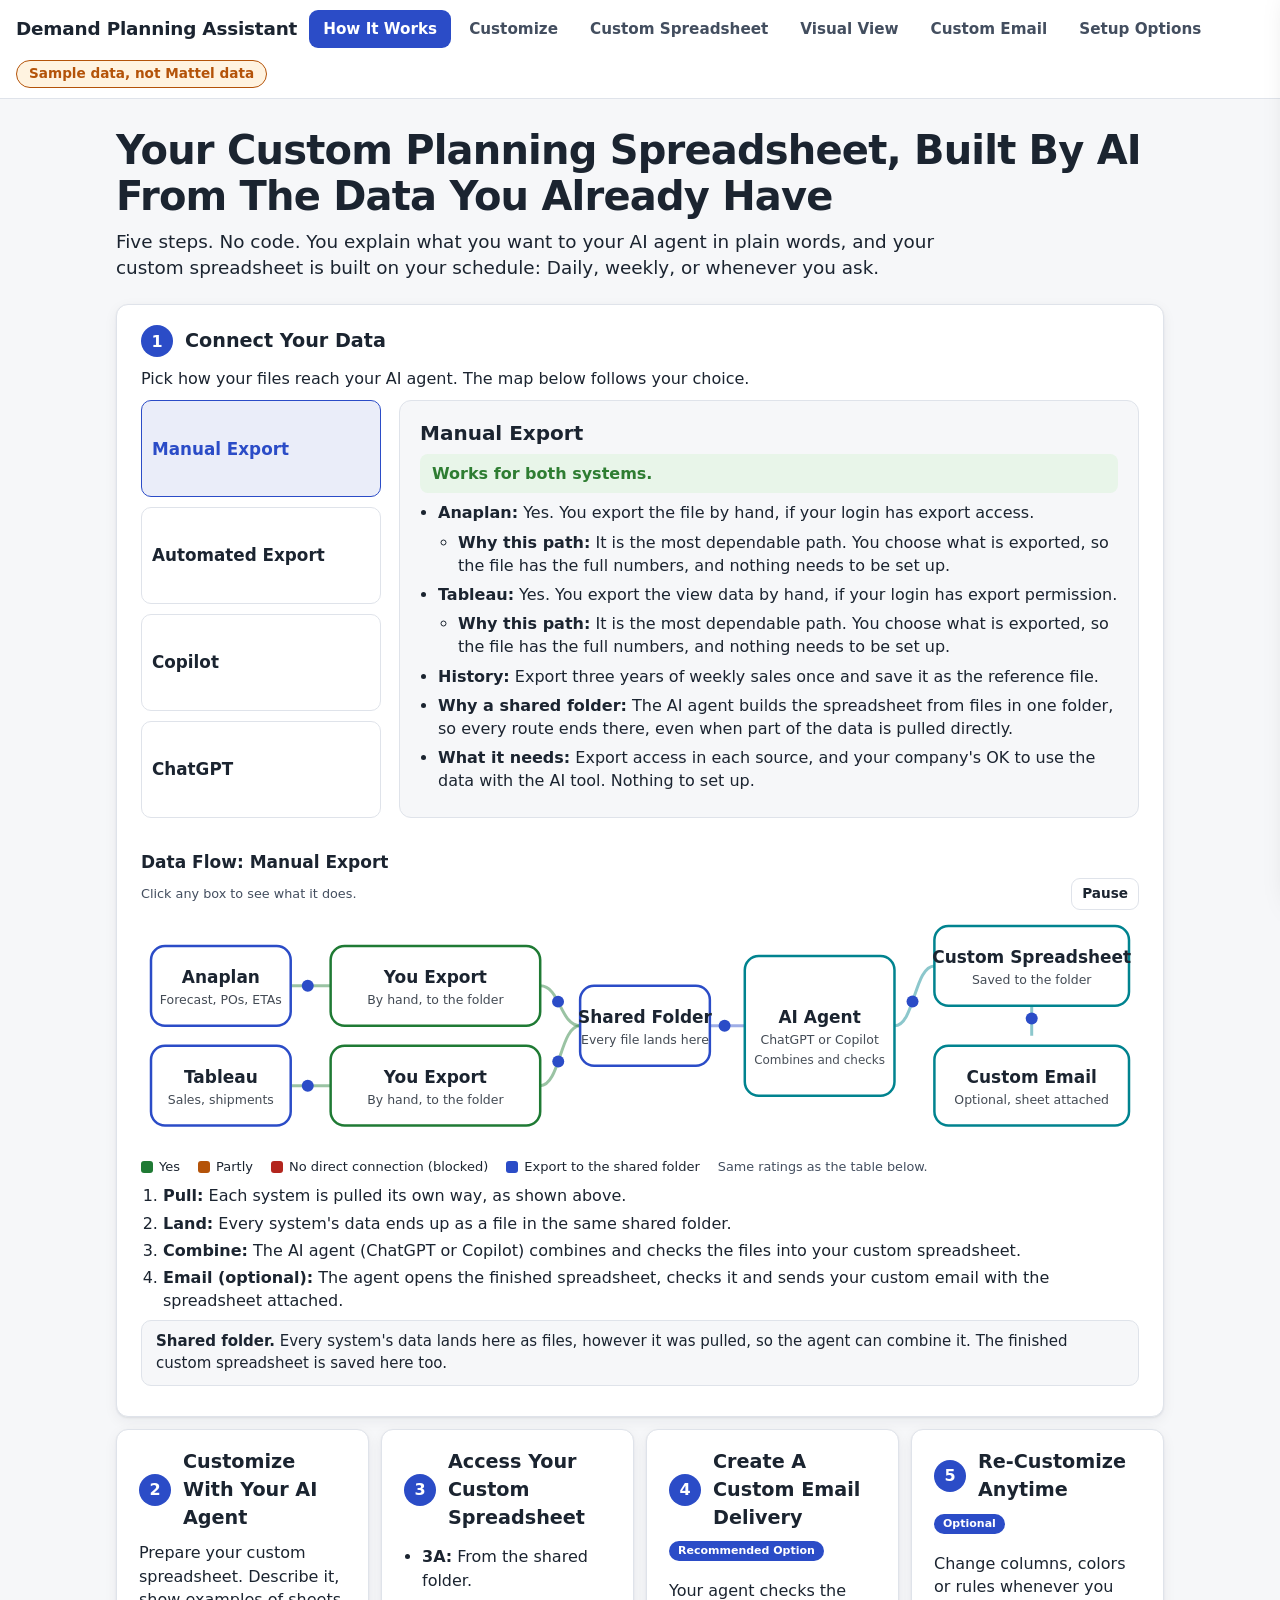
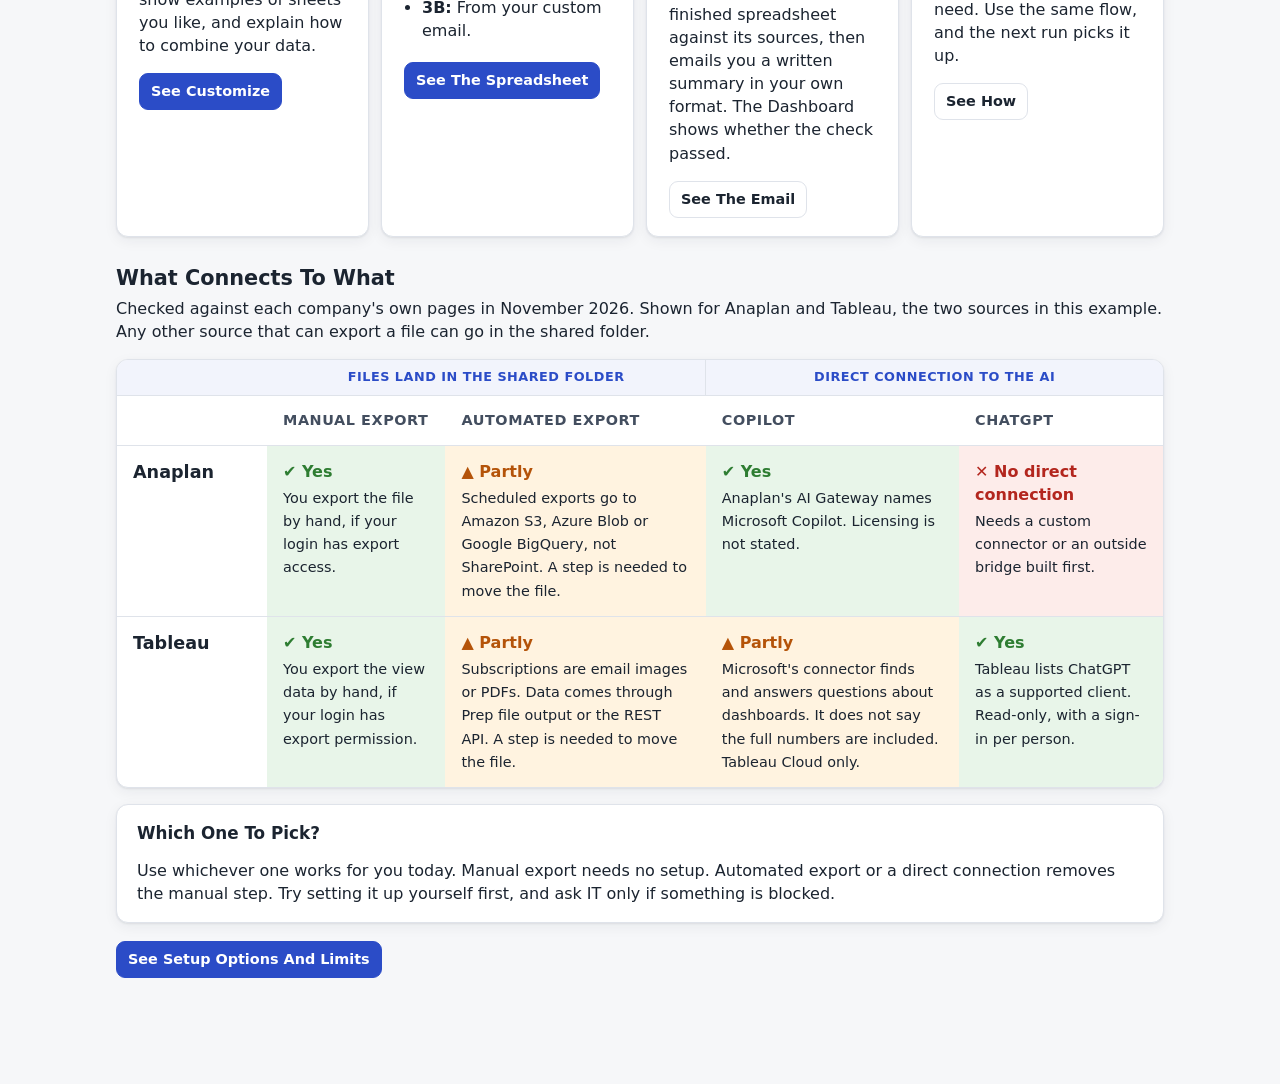
==== commit 814ddfea: "Add data check: results on the last tab, pass or fail stamp on the Dashboard and in the email Co-Aut" ====
--- a/index.html
+++ b/index.html
@@ -410,6 +410,8 @@
 ul.sub{margin:4px 0 6px;padding-left:20px;list-style:circle}ul.sub li{margin:3px 0}
 .rules.two{list-style:disc;padding-left:20px}.rules.two li{display:list-item}
 .rules.two>li>b{font-size:16px}
+
+.dcheck{padding:8px 14px;font-weight:700;font-size:.92rem;border-left:4px solid;margin:0 0 8px}.dcheck.ok{background:#ddf0de;color:#1e5e2a;border-left-color:#2e7d32}.dcheck.bad{background:#f8d7da;color:#842029;border-left-color:#b3261e}
 </style></head>
 <body>
 <header class="top"><div class="top-in">
@@ -1143,7 +1145,7 @@
   const col=(cls,title,sub,items,fmt,cap)=>{const shown=cap?items.slice(0,cap):items,more=items.length-shown.length;
     return `<div class="sc ${cls}"><div class="sc-h"><span>${title}</span><b>${items.length}</b></div><div class="sc-sub">${sub}</div>
     ${items.length?`<ul>${shown.map(fmt).join('')}</ul>${more>0?`<div class="sc-more">and ${more} more in the list below</div>`:''}`:'<div class="sc-none">None today</div>'}</div>`};
-  return `<h2 class="sec-h" style="margin-top:6px">What Changed Since The Last Run</h2><p class="sec-sub">Four groups, so you know where to look. Click a name to open it.</p><p class="sec-sub"><b>In the files today:</b> ${NEWIDS.length} new items and ${droppedList().length} missing items. They are listed on the New And Missing Items tab of the Custom Spreadsheet.</p>
+  return `<h2 class="sec-h" style="margin-top:6px">What Changed Since The Last Run</h2><p class="sec-sub">Four groups, so you know where to look. Click a name to open it.</p><p class="sec-sub"><b>In the files today:</b> ${NEWIDS.length} new items and ${droppedList().length} missing items. They are listed on the Data Check And Changes tab of the Custom Spreadsheet.</p>
    <div class="since4" data-g="since">
     ${col('c-new','New Risk','Became a problem overnight',newRisk,([i,w])=>`<li>${lk(i)}<span class="w">${w}</span></li>`)}
     ${col('c-worse','Getting Worse','Was already flagged, now bigger',worse,([i,w])=>`<li>${lk(i)}<span class="w">${w}</span></li>`)}
@@ -1555,7 +1557,7 @@
   const live=st.res.rows.filter(r=>r.headline).sort((a,b)=>E.TIER_ORDER[a.tier]-E.TIER_ORDER[b.tier]||b.dollars-a.dollars),t=st.res.tiers,at=live.filter(r=>r.tier==='At risk'),T=snapTiles();
   const dem=r=>{const sv=pv('salesvs',r),a=pv('ai12',r),l=pv('ly',r);return '   Demand: '+(sv===''?'':'Sales '+pctSN(sv,0)+' vs forecast in October, ')+'AI forecast '+fmt(a)+' over 12 weeks'+(l>0?', '+fmt(l)+' the same weeks last year':'')+'\n'};
   const line=(r,i)=>`${i+1}. [${tn(r.tier)}] ${r.name} (${r.id})\n   ${r.headline}\n${dem(r)}${r.dollars>0?'   '+money(r.dollars)+' at stake\n':''}\n`;
-  const demand=`Demand:\n  - AI forecast, Nov to Jan: ${T[1][1]} units, ${T[1][2]}\n  - POS year to date: ${T[2][1]} units, ${T[2][2]}\n  - October sales vs forecast: ${T[3][1]} (${T[3][2]})\n\n`;
+  const demand=`Demand:\n  - AI forecast, Nov to Jan: ${T[1][1]} units, ${T[1][2]}\n  - POS year to date: ${T[2][1]} units, ${T[2][2]}\n  - October sales vs forecast: ${T[3][1]} (${T[3][2]})\n  - Data check: ${(window.__app.chkEmail||(()=>'Not run'))()}\n\n`;
   const files=()=>{let b='';const dl=droppedList();if(NEWIDS.length||dl.length){b+='In the files:\n';NEWIDS.forEach(i=>{const r=rowOf(i);if(r)b+=`  - New: ${r.name} (${i}), nothing typed yet\n`});dl.forEach(x=>b+=`  - Missing: ${x.name} (${x.id}), check the shared files\n`);b+='\n'}return b};
   const health=`Data health: ${D.loadReport.filter(r=>r.status==='quarantined').length} file held back, 1 new field kept.\n\n`;
   const foot='Attached: Planning-Sheet.xlsx (the custom spreadsheet)\nSample data, not Mattel data.';
@@ -1887,7 +1889,7 @@
     if(C.num)return `<td class="money ${A.pcls(k,v)}">${esc(A.fv(k,v))}</td>`;
     return `<td class="${k==='going'?'wide':(k==='sku'||k==='conf'||k==='nextarr'||k==='arr2'?'c':'')} ${A.pcls(k,v)}">${esc(String(v))}</td>`}).join('')}</tr>`).join('');
   const tiles=(L,ai)=>`<div class="snap dsnap">${L.map(([t,n,sub])=>`<div class="snapt${ai?' ai':''}"><div class="t">${t}</div><div class="n">${n}</div><div class="d">${esc(sub)}</div></div>`).join('')}</div>`;
-  return `<div class="dash"><h3>Demand Planning Dashboard (Sample Data), ${esc(A.TODAY_SHORT)}</h3>
+  return `<div class="dash"><h3>Demand Planning Dashboard (Sample Data), ${esc(A.TODAY_SHORT)}</h3><div class="dcheck ${checkRows().every(x=>x.pass)?'ok':'bad'}">${esc(chkStamp())}</div>
    <p class="dnote">Start with demand: How much is selling, how it compares with last year, and what the forecast and the AI expect next. Then pick a Decision and a Status in the two yellow cells and the boxes and list rebuild. Decision is the action an item needs. Status is how urgent it is, and "Needs attention" means anything flagged. To act on what you see, go to the Master List (Work Here) and filter to the same choices. This is the same dashboard that opens first in the downloaded sheet.</p>
    ${colorKey()}
    <div class="dpick"><label>Decision <select id="dd">${[ALLD,...DECL].map(o=>`<option ${o===dashDec?'selected':''}>${esc(o)}</option>`).join('')}</select></label>
@@ -1960,11 +1962,11 @@
 let itemLine='All Lines';
 const LFK=['status','sku','product','sub','filest','peak','peakwk','peaklift','ovr','ovrwhy','used','bump','promo','nextpromo','lypromo','lyunits','lift','overlap','promoext','totlift','stocklp','peakcover','peakgap','suggest','addqty','addwhy','ordovr','plan','cmptxt','note'];
 const seasonSummary=d=>`${d.n.promo} of ${d.n.items} items have a promo this year or last year (${d.n.ty} this year, ${d.n.unconf} not yet confirmed). ${d.n.thin} of the ${d.n.peak} items with a peak in the next 12 weeks would run thin or short.`;
-const TABS=[['dash','Dashboard'],['all','Master List (Work Here)'],['hist','Sales History'],['items','Seasonal And Promo Lifts'],['month','Monthly Demand'],['pos','POS Prediction'],['ship','Shipping Prediction'],['dvs','Demand Vs Supply'],['notes','Notes'],['dropped','New And Missing Items']];
+const TABS=[['dash','Dashboard'],['all','Master List (Work Here)'],['hist','Sales History'],['items','Seasonal And Promo Lifts'],['month','Monthly Demand'],['pos','POS Prediction'],['ship','Shipping Prediction'],['dvs','Demand Vs Supply'],['notes','Notes'],['dropped','Data Check And Changes']];
 function roleHtml(){
   if(tab==='all')return `<div class="role work"><b>Work here.</b> This is the only tab you type in. Filter any column, and type in the light yellow columns (peak override, order quantity to place, needed by and notes). Order Qty To Place is the new order you decide to place today. Orders already placed are In Transit and Open PO. Items marked New Today in the File Status column are new in the latest files. Every other tab reads from this sheet, so what you type shows up everywhere. To work the same list you saw on the Dashboard, filter Status and Decision here to the same choices.</div><div class="carry-box"><b>Reading the peak and promo columns, left to right:</b> Peak Weeks is when. Peak Lift, your Peak Lift Override and its Reason sit side by side so you can compare them, and Peak Lift Used is the one the sheet uses. Peak Bump is the extra units that means. Next come the promo columns: This year\'s promo weeks, last year\'s promo weeks, the units it sold and the lift it gave, whether it lands inside the peak, and Promo Extra Units. Peak Bump plus Promo Extra Units is shown in units, never averaged. Then Peak Cover and Units Short Of Peak Cover say whether stock and orders on the way already cover it. Further right the teal AI columns sit together: AI Recommended Qty (Stock Gap), AI Recommended Add (Peak + Promo) with AI Recommendation Why, and AI Recommended Qty (Total), recalculated when you type an override. Then come Order Qty To Place, which is what you decide, Variance Vs AI Qty and Your Qty Vs AI (Near AI Qty, Below AI Qty or Above AI Qty). Type an override and the bump, promo and order quantities update.</div>${colorKey()}`;
   if(tab==='dash')return `<div class="role front"><b>Look here first. View only.</b> Start with the demand numbers at the top, then pick a Decision and a Status to see the items behind them. To act on what you see, go to the Master List (Work Here) and filter to the same choices.</div><div class="carry-box"><b>Today\'s files:</b> ${esc(carryText())}</div>`;
-  if(tab==='dropped')return `<div class="role"><b>View only.</b> Every change in which items are in the files. New means the item is in the latest files but was not in the previous run\'s (it is also marked New Today on the Master List). Missing Today means it was in the previous file but is not in today\'s: The run lists it here with the work you had typed, so nothing is lost silently. Check the shared files to see what happened.</div>`;
+  if(tab==='dropped')return `<div class="role"><b>View only.</b> Check Results compare the sheet with its sources, one row per column group: The sheet total must equal the source total and every item must match. A failed row would turn red here and in the stamp at the top of the Dashboard. Below that, every change in which items are in the files. New means the item is in the latest files but was not in the previous run\'s (it is also marked New Today on the Master List). Missing Today means it was in the previous file but is not in today\'s: The run lists it here with the work you had typed, so nothing is lost silently. Check the shared files to see what happened.</div>`;
   if(tab==='month')return `<div class="role"><b>View only.</b> Demand by calendar month: The whole portfolio first, then each line, then each item. A week counts toward the month of its middle day, and last year uses the same week numbers, so every comp compares like weeks. This Year is actual sales for weeks that have sold, then the AI forecast. November mixes both, and December and January are forecast. Pick a line to see only its items. It is locked, so make changes on the Master List.</div>`;
   if(tab==='pos')return `<div class="role"><b>View only.</b> What retailers are expected to sell to shoppers (POS) over the next 12 weeks, by month, against the same weeks last year. The AI forecast is the system forecast plus the extra units a confirmed promo adds. November starts with the first forecast week, and January 2027 compares with this January. It is locked, so make changes on the Master List.</div>`;
   if(tab==='ship')return `<div class="role"><b>View only.</b> What is expected to ship to retailers over the next 12 weeks, by month. It is the AI POS forecast times the recent shipped to sold ratio (kept between 0.7 and 1.3), so it is an estimate and not a retailer order book. Shipments above POS mean retailers are building stock, and below means they are selling down. It is locked, so make changes on the Master List.</div>`;
@@ -1975,8 +1977,30 @@
 function changeList(){const out=[];A.NEWIDS.forEach(id=>{const r=A.rowOf(id);if(r)out.push({chg:'New',id,name:r.name,sub:r.sub,onHand:r.metrics.onHand,po:r.metrics.transit+r.metrics.openPO,note:'',plan:'',by:'',check:newCheck})});
   A.droppedList().forEach(x=>out.push({chg:'Missing Today',id:x.id,name:x.name,sub:x.sub,onHand:x.onHand,po:x.po,note:x.note,plan:x.plan,by:x.by,check:dropCheck(x)}));return out}
 const dropCheck=x=>'Not in the latest files. Check the shared files for a discontinue, a rename or a missing row.'+(x.po>0?' It still has '+E.fmtNum(x.po)+' units on order, so confirm with the supplier.':'')+(x.plan?' You had an order to place for '+E.fmtNum(x.plan)+' units, so confirm that order was placed.':'');
+const sumQ=a=>(a||[]).reduce((t,x)=>t+(x.qty||0),0),sumW=(a,x,y)=>(a||[]).slice(x,y).reduce((t,v)=>t+v,0);
+const CHKDEF=[
+ ['POS Year To Date (Units)','Reporting tool','ytd','Raw weekly POS added up per item and compared with the sheet',(q,r)=>Math.round(sumW(q.pos.y2026,0,45)),0],
+ ['POS Last Year, Same Weeks (Units)','Reporting tool','ytdly','Last year\'s raw weekly POS for the same weeks, compared with the sheet',(q,r)=>Math.round(sumW(q.pos.y2025,0,45)),0],
+ ['System Forecast, Nov To Jan (Units)','Planning system','fc12','The 12 forward weeks of the forecast, added up per item',(q,r)=>Math.round(sumW(q.fcstH,0,12)),0],
+ ['On Hand (Units)','Planning system','onhand','Raw on-hand units per item',(q,r)=>q.inv.onHand,0],
+ ['In Transit (Units)','Planning system','transit','Raw in-transit shipments added up per item',(q,r)=>sumQ(q.inv.transit),0],
+ ['Open PO (Units)','Planning system','openpo','Raw open purchase orders added up per item',(q,r)=>sumQ(q.inv.pos),0],
+ ['Total Supply (Units)','Calculated','supply','Recomputed from the raw files: On hand plus in transit plus open POs',(q,r)=>q.inv.onHand+sumQ(q.inv.transit)+sumQ(q.inv.pos),0],
+ ['AI Forecast, Nov To Jan (Units)','Calculated',null,'The three months (Nov, Dec, Jan) must add up to the Nov To Jan total on the same row',null,0]
+];
+function checkRows(){
+  const rows=sheetRows('all'),N=r=>+val(r[0],r[1])||0;
+  return CHKDEF.map(([name,src,key,how,f,dec])=>{
+    let srcT=0,shT=0,ok=0;const rd=x=>dec?Math.round(x*100)/100:Math.round(x);
+    rows.forEach(r=>{const q=A.skuOf(r.id);let a,b;
+      if(key){a=rd(f(q,r));b=rd(+val(key,r)||0)}else{a=rd((+val('aim10',r)||0)+(+val('aim11',r)||0)+(+val('aim12',r)||0));b=rd(+val('ai12',r)||0)}
+      srcT+=a;shT+=b;if(Math.abs(a-b)<0.005)ok++});
+    return {name,src,key,how,srcT:rd(srcT),shT:rd(shT),n:rows.length,ok,bad:rows.length-ok,pass:ok===rows.length&&Math.abs(srcT-shT)<0.005}});
+}
+const chkStamp=()=>{const c=checkRows(),bad=c.filter(x=>!x.pass).length,n=sheetRows('all').length;return bad?'Data Check Failed: '+bad+' Of '+c.length+' Checks Did Not Match':'Data Check Passed: All '+c.length+' Checks Matched For '+n+' Items'};
+A.chkEmail=()=>{const c=checkRows(),bad=c.filter(x=>!x.pass).length,n=sheetRows('all').length;return bad?'Failed, '+bad+' of '+c.length+' checks did not match, so do not use the numbers until this is resolved':'Passed, all '+c.length+' checks matched for '+n+' items'};
 function carryCounts(){const rows=sheetRows('all');return {nw:A.NEWIDS.length,carried:rows.filter(r=>val('note',r)!==''||val('ovr',r)!==''||val('plan',r)!=='').length,dropped:A.droppedList().length}}
-function carryText(){const c=carryCounts();return c.nw+' new items in the latest files (marked New Today on the Master List, nothing typed yet). '+c.carried+' items carry typed work from the previous file. '+c.dropped+' items from the previous run are missing from today\'s files (see New And Missing Items).'}
+function carryText(){const c=carryCounts();return c.nw+' new items in the latest files (marked New Today on the Master List, nothing typed yet). '+c.carried+' items carry typed work from the previous file. '+c.dropped+' items from the previous run are missing from today\'s files (see Data Check And Changes).'}
 function renderSheet(){
   const v=$('#v-sheet'),total=st.res.total;
   let inner,count='';
@@ -1989,7 +2013,7 @@
   else if(tab==='hist'){const d=A.histData(itemLine),h=[{t:'Status'},{t:'SKU'},{t:'Product'},{t:'Line'},{t:'Row'},{t:'Normal Week (Units)',cls:'money'},...A.HIST_MON.map(t=>({t,cls:'money'})),...Array.from({length:52},(_,i)=>({t:'Wk '+(i+1),cls:'money'+(i>=45?' nxt':'')}))];
     const body=d.map(x=>({id:x.id,c:[{t:A.tn(x.r.tier),cls:'st '+TCLASS[x.r.tier]},{t:x.id},{t:x.r.name,cls:'nw'},{t:x.r.sub,cls:'nw'},{t:x.label,cls:'bold nw'},{t:x.norm>0?E.fmtNum(x.norm):'',cls:'money'},...x.mo.map(v=>({t:v==null?'':E.fmtNum(v),cls:'money'})),...x.wk.map((v,i)=>({t:v==null?'':E.fmtNum(v),cls:'money'+(v!=null&&x.norm>0&&v>=1.5*x.norm?' warn':'')}))]}));
     inner=`<div class="note-box line-pick"><label><b>Line</b> <select id="il">${A.seasonData().lines.map(l=>`<option ${l===itemLine?'selected':''}>${esc(l)}</option>`).join('')}</select></label> Units sold by week for 2024, 2025 and 2026, with the 2026 forecast, so you can see where inside a peak the units land: The first week, the last weeks, or the whole month. Each SKU has four rows. Orange weeks sold at least 1.5x that row\'s Normal Week (its middle week, left blank for items that sold in fewer than half the weeks, so nothing is highlighted for them). Monthly totals are on the left, weeks 1 to 52 on the right, and Wk 46 to Wk 52 are the weeks starting now. The forecast row shows the forecast for 2026; only Wk 46 to Wk 52 of the next 12 weeks fall in 2026. This reads the same sales history the peak weeks are calculated from, from the Reporting tool.</div>`+gridHtml(h,body,{empty:'No items.'});count=`${new Set(d.map(x=>x.id)).size} items`+(itemLine==='All Lines'?'':', '+itemLine)}
-  else if(tab==='dropped'){const cl=changeList();inner=gridHtml(['Change','SKU','Product','Line','On Hand','Units On Order','Typed Note From Previous Run','Qty To Place','Needed By','What To Check'].map((t,i)=>({t,cls:i==4||i==5||i==7?'money':''})),cl.map(x=>({id:x.chg==='New'?x.id:null,cls:x.chg==='New'?'newrow':'',c:[{t:x.chg==='New'?'New Today':'Missing Today',cls:'st '+(x.chg==='New'?'t-new':'t-drop')},{t:x.id},{t:x.name},{t:x.sub},{t:E.fmtNum(x.onHand),cls:'money'},{t:E.fmtNum(x.po),cls:'money'},{t:x.note,cls:'wide'},{t:x.plan===''?'':E.fmtNum(x.plan),cls:'money'},{t:x.by},{t:x.check,cls:'wide'}]})),{empty:'Nothing new or missing today.'});count=A.NEWIDS.length+' new, '+A.droppedList().length+' missing'}
+  else if(tab==='dropped'){const cl=changeList();inner='<h3 class="sec-h" style="margin:10px 12px 4px">Check Results</h3><div class="dcheck '+(checkRows().every(x=>x.pass)?'ok':'bad')+'">'+esc(chkStamp())+'</div>'+gridHtml(['Result','Items Compared','Check','Source','Source Total','Sheet Total','How It Is Checked','Matched','Not Matched'].map((t,i)=>({t,cls:i==1||i==4||i==5||i==7||i==8?'money':''})),checkRows().map(x=>({c:[{t:x.pass?'Matched':'Not Matched',cls:'st '+(x.pass?'t-ok':'t-risk')},{t:E.fmtNum(x.n),cls:'money'},{t:x.name},{t:x.src},{t:E.fmtNum(x.srcT),cls:'money'},{t:E.fmtNum(x.shT),cls:'money'},{t:x.how,cls:'wide'},{t:E.fmtNum(x.ok),cls:'money'},{t:E.fmtNum(x.bad),cls:'money'}]})),{empty:'No checks.'})+'<h3 class="sec-h" style="margin:14px 12px 4px">New And Missing Items</h3>'+gridHtml(['Change','SKU','Product','Line','On Hand','Units On Order','Typed Note From Previous Run','Qty To Place','Needed By','What To Check'].map((t,i)=>({t,cls:i==4||i==5||i==7?'money':''})),cl.map(x=>({id:x.chg==='New'?x.id:null,cls:x.chg==='New'?'newrow':'',c:[{t:x.chg==='New'?'New Today':'Missing Today',cls:'st '+(x.chg==='New'?'t-new':'t-drop')},{t:x.id},{t:x.name},{t:x.sub},{t:E.fmtNum(x.onHand),cls:'money'},{t:E.fmtNum(x.po),cls:'money'},{t:x.note,cls:'wide'},{t:x.plan===''?'':E.fmtNum(x.plan),cls:'money'},{t:x.by},{t:x.check,cls:'wide'}]})),{empty:'Nothing new or missing today.'});count=checkRows().filter(x=>x.pass).length+' of '+checkRows().length+' checks matched, '+A.NEWIDS.length+' new, '+A.droppedList().length+' missing'}
   else if(tab==='notes'){const g=colGrid(NK,sheetRows('all').filter(r=>A.noteFor(r.id)),'No notes yet.');inner=g.html;count=g.n+' notes'}
   else{inner='';count=''}
   v.innerHTML=`<div class="page"><div class="pg-h"><h1>Custom Spreadsheet</h1></div>
@@ -2000,7 +2024,7 @@
     <button class="btn dl" id="sh-dl">Download Sheet</button></div>
    ${roleHtml()}${inner}
    <div class="xl-tabs" role="tablist">${TABS.map(([k,l])=>`<button role="tab" class="${k==='all'?'work':k==='dash'?'front':''}" aria-selected="${tab===k}" data-xt="${k}">${l}</button>`).join('')}</div></div>
-   <ul class="mini sec-sub" style="margin:10px 0 0"><li><b>Work in one place:</b> The light yellow Master List (Work Here) tab. Filter it and type notes, a peak lift override or the order quantity to place.</li><li><b>Everything else reads from it,</b> so it updates when the Master List does. Those tabs are locked so nothing typed there gets lost.</li><li><b>New And Missing Items</b> lists what is new or missing from the latest files.</li><li><b>The Dashboard</b> is the same list, easier to scan, with demand first. Look there first.</li></ul><p class="simnote">Sample data, not Mattel data. The real file is built the same way from your own exports.</p></div>`;
+   <ul class="mini sec-sub" style="margin:10px 0 0"><li><b>Work in one place:</b> The light yellow Master List (Work Here) tab. Filter it and type notes, a peak lift override or the order quantity to place.</li><li><b>Everything else reads from it,</b> so it updates when the Master List does. Those tabs are locked so nothing typed there gets lost.</li><li><b>Data Check And Changes</b> shows that the sheet matches its sources, and lists what is new or missing from the latest files.</li><li><b>The Dashboard</b> is the same list, easier to scan, with demand first. Look there first.</li></ul><p class="simnote">Sample data, not Mattel data. The real file is built the same way from your own exports.</p></div>`;
   const il=$('#il',v);if(il)il.onchange=()=>{itemLine=il.value;renderSheet()};
   $$('[data-line]',v).forEach(e=>{const go2=()=>{itemLine=e.dataset.line;tab='items';renderSheet()};e.onclick=go2;e.onkeydown=ev=>{if(ev.key==='Enter')go2()}});
   $$('[data-xt]',v).forEach(b=>b.onclick=()=>{tab=b.dataset.xt;renderSheet()});
@@ -2118,7 +2142,7 @@
   const put=(r,c,o)=>{R(r)[c]=o};
   const fill=(r,c0,c1,sty)=>{for(let c=c0;c<=c1;c++)if(!R(r)[c])put(r,c,{v:'',s:sty})};
   const span=(r,c0,c1,o)=>{put(r,c0,o);fill(r,c0+1,c1,o.s);if(c1>c0)dash.merges.push(`${C(c0)}${r}:${C(c1)}${r}`)};
-  span(1,0,nd-1,{v:'Demand Planning Dashboard (Sample Data), '+A.TODAY_SHORT,s:'title'});R(1).h=26;
+  span(1,0,nd-8,{v:'Demand Planning Dashboard (Sample Data), '+A.TODAY_SHORT,s:'title'});span(1,nd-7,nd-1,{f:`IF(COUNTIF('Data Check And Changes'!$A$4:$A$${3+checkRows().length},"Not Matched")=0,"Data Check Passed: All ${checkRows().length} Checks Matched For "&COUNTA(${rng('sku')})&" Items","Data Check Failed: "&COUNTIF('Data Check And Changes'!$A$4:$A$${3+checkRows().length},"Not Matched")&" Of ${checkRows().length} Checks Did Not Match")`,v:chkStamp(),s:'bold'});R(1).h=30;dash.cf.push({ref:`${C(nd-7)}1`,rules:[{type:'expression',dxf:4,formula:`LEFT(${C(nd-7)}1,17)="Data Check Passed"`},{type:'expression',dxf:0,formula:`LEFT(${C(nd-7)}1,17)<>"Data Check Passed"`}]});
   span(2,0,nd-1,{v:'VIEW ONLY. Start with demand: How much is selling, how it compares with last year, and what the forecast and the AI expect next. Then pick a Decision and a Status in the two yellow cells and the boxes and list rebuild. Decision is the action an item needs. Status is how urgent it is, and "Needs attention" means anything flagged. Do the work on the light yellow Master List (Work Here) tab and filter it to the same choices. Sample data, not Mattel data. If Excel opens this in Protected View, click Enable Editing first. Color key: Teal is the AI\'s recommendation, light yellow is where you type, red is a problem or needs action, orange is Watch (the planner should check it), blue is Overstocked or too many weeks of supply, green is No risk.',s:'note'});R(2).h=48;
   put(4,0,{v:'Decision',s:'label'});span(4,1,2,{v:D0,s:'pick'});
   span(4,3,4,{v:'Status',s:'label'});span(4,5,7,{v:S0,s:'pick'});R(4).h=24;
@@ -2171,13 +2195,20 @@
   dash.cf.push({ref:`A${first}:A${last}`,rules:TN.map((t,i)=>({type:'cellIs',op:'equal',dxf:[0,1,3,4][i],formula:`"${A.tn(t)}"`}))});
   dash.cf.push(...cfList(DK,first,last));
   dash.freeze=4;
-  const CL=changeList(),DR=Math.max(CL.length,1)+1;
-  const dropSheet={name:'New And Missing Items',fit:true,widths:[12,11,34,17,12,13,46,12,11,58],freeze:1,filter:CL.length+1,rows:[hdr(['Change','SKU','Product','Line','On Hand','Units On Order','Typed Note From Previous Run','Qty To Place','Needed By','What To Check']),
-    ...(CL.length?CL.map(x=>[{v:x.chg==='New'?'New Today':'Missing Today',s:'ctr'},{v:x.id,s:'ctr'},{v:x.name,s:'txt'},{v:x.sub,s:'txt'},{v:x.onHand,s:'int'},{v:x.po,s:'int'},{v:x.note,s:'txt'},x.plan===''?{v:'',s:'txt'}:{v:x.plan,s:'int'},{v:x.by,s:'ctr'},{v:x.check,s:'txt'}]):[[{v:'Nothing new or missing today.',s:'txt'}]])],cf:[{ref:`A2:A${DR}`,rules:[{type:'cellIs',op:'equal',dxf:3,formula:'"New Today"'},{type:'cellIs',op:'equal',dxf:1,formula:'"Missing Today"'}]}]};
-  span(3,0,nd-1,{f:`COUNTIF(${rng('filest')},"New Today")&" new items in the latest files (marked New Today on the Master List, nothing typed yet). "&SUMPRODUCT(--(((${rng('note')}<>"")+(${rng('ovr')}<>"")+(${rng('plan')}<>""))>0))&" items carry typed work from the previous file. "&COUNTIF('New And Missing Items'!$A$2:$A$${DR},"Missing Today")&" items from the previous run are missing from today\'s files (see New And Missing Items)."`,v:carryText(),s:'note'});R(3).h=22;
+  const CL=changeList(),CKR=checkRows(),nC=CKR.length,DN='Data Check And Changes',CK1=4,CK2=3+nC,CH0=7+nC,DR=CH0+Math.max(CL.length,1)-1;
+  const shF=x=>x.key?`SUM(${rng(x.key)})`:`SUM(${rng('ai12')})`,passAll=CKR.every(x=>x.pass);
+  const dRows=[[{v:'Check Results',s:'sect'}],
+    [{f:`IF(COUNTIF(A${CK1}:A${CK2},"Not Matched")=0,"All "&ROWS(A${CK1}:A${CK2})&" checks matched: The sheet equals its sources, item by item.",COUNTIF(A${CK1}:A${CK2},"Not Matched")&" of "&ROWS(A${CK1}:A${CK2})&" checks did not match: See the red rows below.")`,v:passAll?'All '+nC+' checks matched: The sheet equals its sources, item by item.':CKR.filter(x=>!x.pass).length+' of '+nC+' checks did not match: See the red rows below.',s:'note'}],
+    hdr(['Result','Items Compared','Check','Source','Source Total','Sheet Total','How It Is Checked','Matched','Not Matched']),
+    ...CKR.map((x,i)=>{const r=CK1+i;return [{f:`IF(AND(E${r}=F${r},I${r}=0),"Matched","Not Matched")`,v:x.pass?'Matched':'Not Matched',s:'ctr'},{v:x.n,s:'int'},{v:x.name,s:'txt'},{v:x.src,s:'txt'},{v:x.srcT,s:'int'},{f:shF(x),v:x.shT,s:'int'},{v:x.how,s:'txt'},{v:x.ok,s:'int'},{v:x.bad,s:'int'}]}),
+    [],[{v:'New And Missing Items',s:'sect'}],
+    hdr(['Change','SKU','Product','Line','On Hand','Units On Order','Typed Note From Previous Run','Qty To Place','Needed By','What To Check']),
+    ...(CL.length?CL.map(x=>[{v:x.chg==='New'?'New Today':'Missing Today',s:'ctr'},{v:x.id,s:'ctr'},{v:x.name,s:'txt'},{v:x.sub,s:'txt'},{v:x.onHand,s:'int'},{v:x.po,s:'int'},{v:x.note,s:'txt'},x.plan===''?{v:'',s:'txt'}:{v:x.plan,s:'int'},{v:x.by,s:'ctr'},{v:x.check,s:'txt'}]):[[{v:'Nothing new or missing today.',s:'txt'}]])];
+  const dropSheet={name:DN,fit:true,widths:[13,13,34,17,13,13,46,12,12,58],rows:dRows,merges:['A1:J1','A2:J2'],cf:[{ref:`A${CK1}:A${CK2}`,rules:[{type:'cellIs',op:'equal',dxf:4,formula:'"Matched"'},{type:'cellIs',op:'equal',dxf:0,formula:'"Not Matched"'}]},{ref:`A${CH0}:A${DR}`,rules:[{type:'cellIs',op:'equal',dxf:3,formula:'"New Today"'},{type:'cellIs',op:'equal',dxf:1,formula:'"Missing Today"'}]}]};
+  span(3,0,nd-1,{f:`COUNTIF(${rng('filest')},"New Today")&" new items in the latest files (marked New Today on the Master List, nothing typed yet). "&SUMPRODUCT(--(((${rng('note')}<>"")+(${rng('ovr')}<>"")+(${rng('plan')}<>""))>0))&" items carry typed work from the previous file. "&COUNTIF('${DN}'!$A$${CH0}:$A$${DR},"Missing Today")&" items from the previous run are missing from today\'s files (see Data Check And Changes)."`,v:carryText(),s:'note'});R(3).h=22;
   const notesSheet=mkL(allRows.filter(r=>A.noteFor(r.id)),'Notes',NK);
   const sheets=[dash,dataSheet,histSheet,itemSheet,mon,posSheet,shipSheet,dvsSheet,notesSheet,dropSheet];
-  sheets.forEach((sh,i)=>{if(i>0&&sh.name!==MASTER)sh.tab=sh.tab||'FFA6A6A6';if(sh.name!==MASTER)sh.prot=true;sh.fit=sh.fit||(sh.name!==MASTER&&['Notes','Seasonal And Promo Lifts','Sales History','New And Missing Items','POS Prediction','Shipping Prediction','Demand Vs Supply'].includes(sh.name))});
+  sheets.forEach((sh,i)=>{if(i>0&&sh.name!==MASTER)sh.tab=sh.tab||'FFA6A6A6';if(sh.name!==MASTER)sh.prot=true;sh.fit=sh.fit||(sh.name!==MASTER&&['Notes','Seasonal And Promo Lifts','Sales History','Data Check And Changes','POS Prediction','Shipping Prediction','Demand Vs Supply'].includes(sh.name))});
   const blob=MiniXlsx.build(sheets),a=document.createElement('a');
   a.href=URL.createObjectURL(blob);a.download='Planning-Sheet-SAMPLE-'+A.TODAY_ISO+'.xlsx';document.body.appendChild(a);a.click();
   setTimeout(()=>{URL.revokeObjectURL(a.href);a.remove()},800);
@@ -2297,7 +2328,7 @@
    <div class="card step"><div class="shead"><div class="num">3</div><h2>Access Your Custom Spreadsheet</h2></div>
     <ul class="mini"><li><b>3A:</b> From the shared folder.</li><li><b>3B:</b> From your custom email.</li></ul>
     <button class="btn pri go" data-nav="sheet">See The Spreadsheet</button></div>
-   <div class="card step"><div class="shead"><div class="num">4</div><h2>Create A Custom Email Delivery</h2></div><span class="pill">Recommended Option</span><p>Your agent checks the finished spreadsheet and emails you a written summary in your own format.</p>
+   <div class="card step"><div class="shead"><div class="num">4</div><h2>Create A Custom Email Delivery</h2></div><span class="pill">Recommended Option</span><p>Your agent checks the finished spreadsheet against its sources, then emails you a written summary in your own format. The Dashboard shows whether the check passed.</p>
     <button class="btn go" data-nav="email">See The Email</button></div>
    <div class="card step"><div class="shead"><div class="num">5</div><h2>Re-Customize Anytime</h2></div><span class="pill">Optional</span><p>Change columns, colors or rules whenever you need. Use the same flow, and the next run picks it up.</p>
     <button class="btn go" data-nav="custom" data-hash="recustom">See How</button></div>
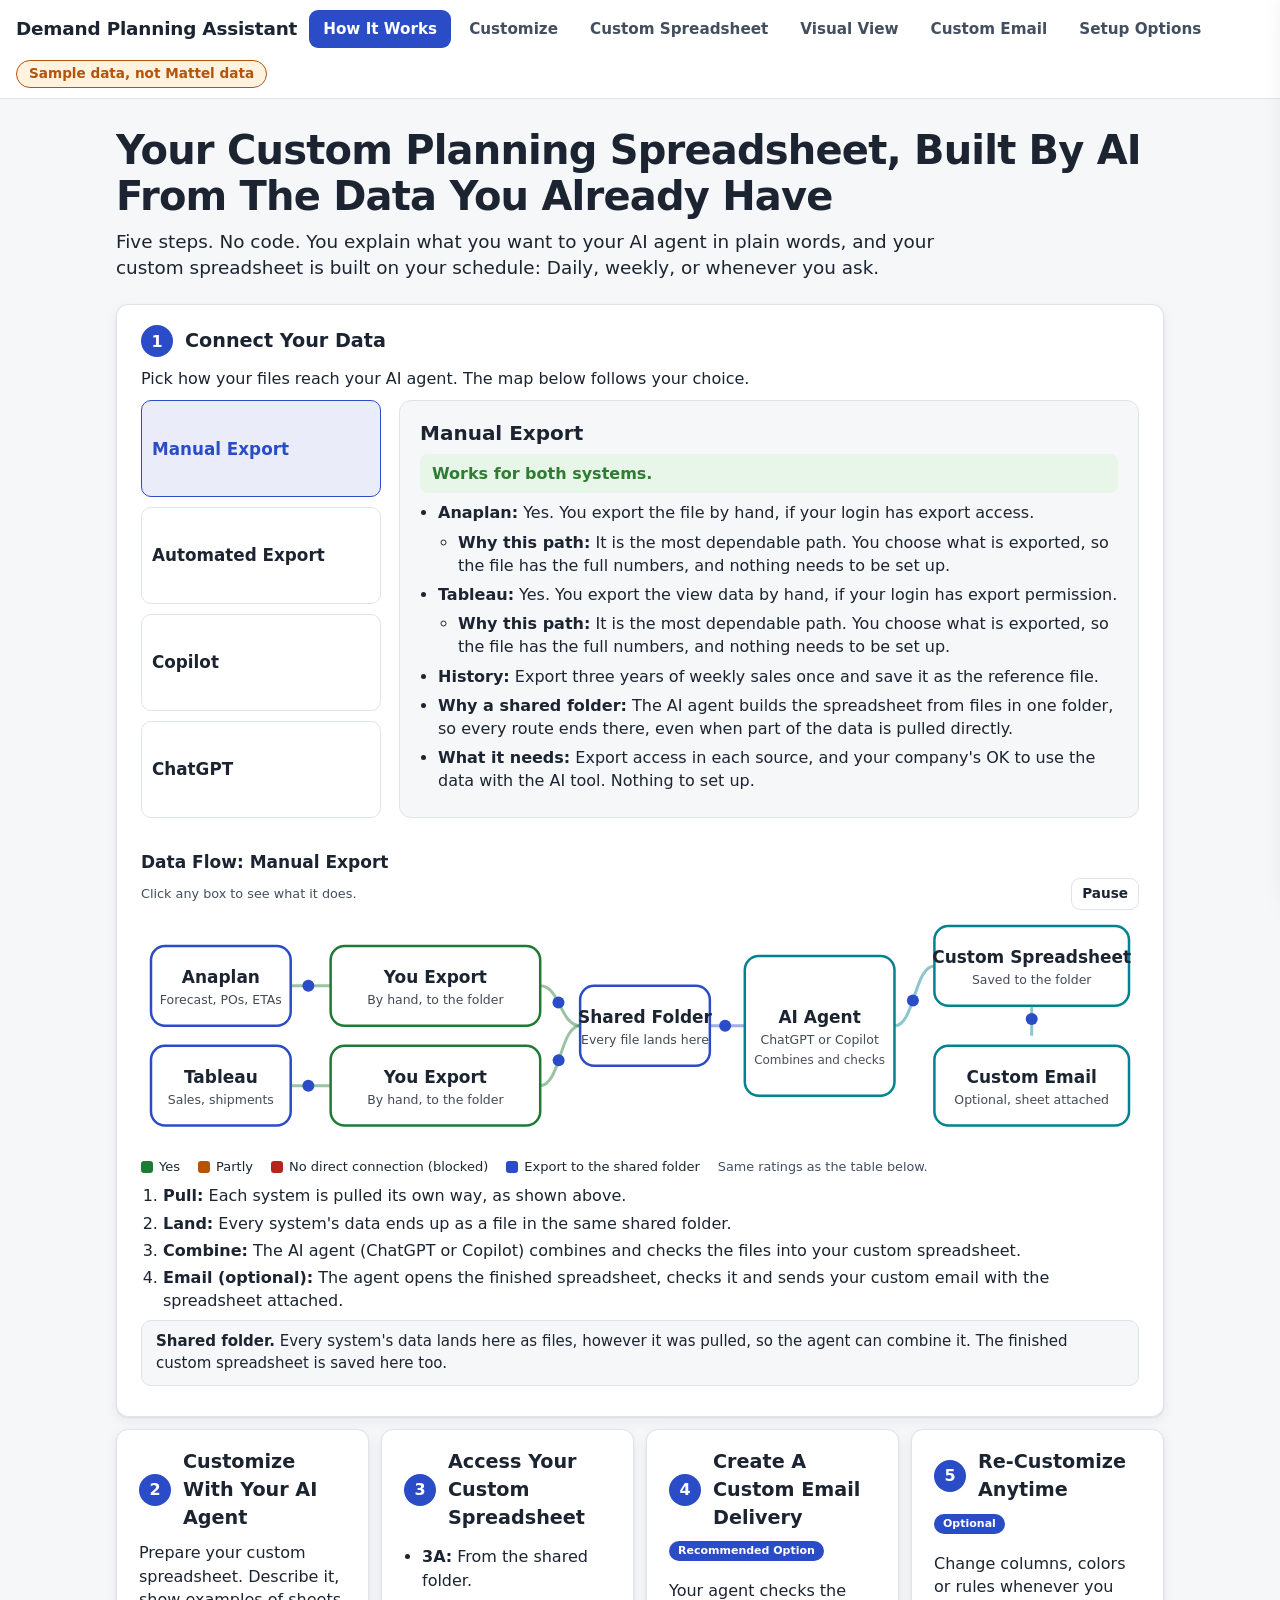
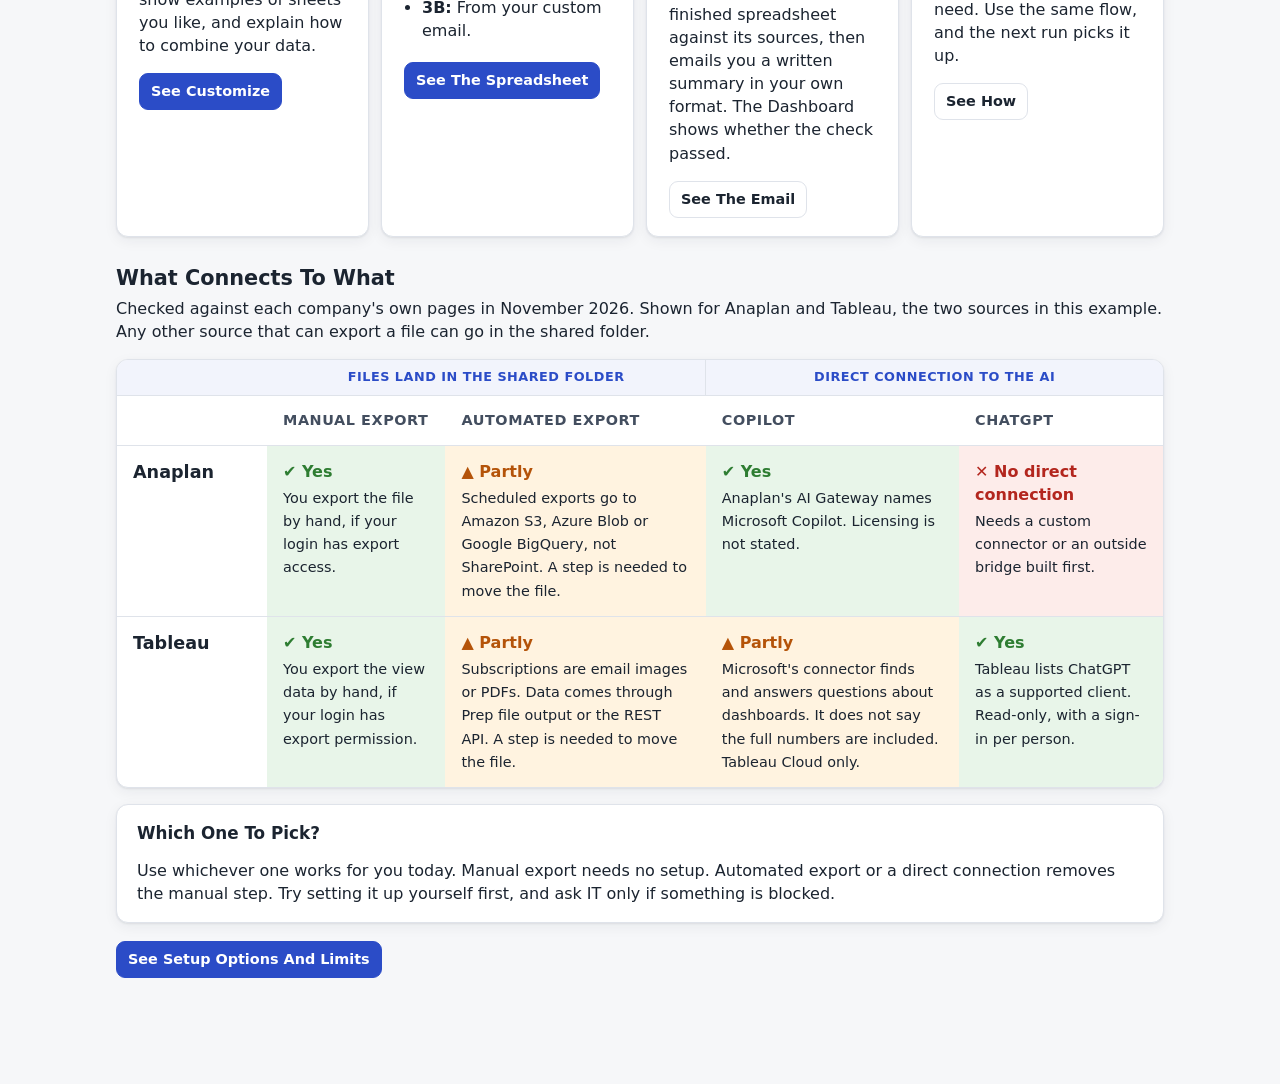
==== commit 8a950066: "Lookup tabs use XLOOKUP (saved for Excel 365), with tests that re-run every lookup Co-Authored-By: C" ====
--- a/index.html
+++ b/index.html
@@ -1977,6 +1977,8 @@
 function changeList(){const out=[];A.NEWIDS.forEach(id=>{const r=A.rowOf(id);if(r)out.push({chg:'New',id,name:r.name,sub:r.sub,onHand:r.metrics.onHand,po:r.metrics.transit+r.metrics.openPO,note:'',plan:'',by:'',check:newCheck})});
   A.droppedList().forEach(x=>out.push({chg:'Missing Today',id:x.id,name:x.name,sub:x.sub,onHand:x.onHand,po:x.po,note:x.note,plan:x.plan,by:x.by,check:dropCheck(x)}));return out}
 const dropCheck=x=>'Not in the latest files. Check the shared files for a discontinue, a rename or a missing row.'+(x.po>0?' It still has '+E.fmtNum(x.po)+' units on order, so confirm with the supplier.':'')+(x.plan?' You had an order to place for '+E.fmtNum(x.plan)+' units, so confirm that order was placed.':'');
+/* Lookup by key: XLOOKUP for Excel 365 (saved with the _xlfn. prefix Excel needs); the older INDEX and MATCH pair only when a test asks for it */
+const lookupBy=(key,keyR,retR)=>window.__legacyLookup?`IFERROR(IF(INDEX(${retR},MATCH(${key},${keyR},0))="","",INDEX(${retR},MATCH(${key},${keyR},0))),"")`:`IF(_xlfn.XLOOKUP(${key},${keyR},${retR},"")="","",_xlfn.XLOOKUP(${key},${keyR},${retR},""))`;
 const sumQ=a=>(a||[]).reduce((t,x)=>t+(x.qty||0),0),sumW=(a,x,y)=>(a||[]).slice(x,y).reduce((t,v)=>t+v,0);
 const CHKDEF=[
  ['POS Year To Date (Units)','Reporting tool','ytd','Raw weekly POS added up per item and compared with the sheet',(q,r)=>Math.round(sumW(q.pos.y2026,0,45)),0],
@@ -2104,8 +2106,8 @@
   /* list tabs that read every cell from the Master List by SKU */
   const mkL=(rows,name,keys)=>{const si=keys.indexOf('sku');if(si<0)return mk(rows,name,keys);const sc=C(si),skuR=rng('sku');
     const data=rows.map((r,i)=>{const er=i+2;return keys.map(k=>{if(k==='sku')return {v:r.id,s:'ctr'};if(!FULLK.includes(k))return cellOf(k,r)||{v:'',s:'txt'};
-      const Cc=COLS[k],rg=rng(k),m=`MATCH($${sc}${er},${skuR},0)`,v=wval(k,r);
-      return {f:`IFERROR(IF(INDEX(${rg},${m})="","",INDEX(${rg},${m})),"")`,v:v,s:k==='status'?'ctr':DATEK.has(k)&&typeof v==='number'?'dt':sty(k)}})});
+      const Cc=COLS[k],rg=rng(k),v=wval(k,r);
+      return {f:lookupBy(`$${sc}${er}`,skuR,rg),v:v,s:k==='status'?'ctr':DATEK.has(k)&&typeof v==='number'?'dt':sty(k)}})});
     const sh={name,widths:keys.map(k=>COLS[k].w),rows:[hdrK(keys),...data],freeze:1,filter:data.length+1,cf:cfList(keys,2,data.length+1)};
     const stc=keys.indexOf('status');if(stc>=0&&data.length)sh.cf.push({ref:`${C(stc)}2:${C(stc)}${data.length+1}`,rules:TN0.map((t,j)=>({type:'cellIs',op:'equal',dxf:[0,1,3,4][j],formula:`"${A.tn(t)}"`}))});
     return sh};
@@ -2130,7 +2132,7 @@
   const HD=A.histData('All Lines'),skuR0=rng('sku'),HK=['status','product','sub'],HN=HD.length;
   const histSheet={name:'Sales History',widths:[13,10,30,16,14,11,...Array(12).fill(8),...Array(52).fill(7)],freeze:1,freezeCols:5,fit:true,cf:[],
     rows:[hdr(['Status','SKU','Product','Line','Row','Normal Week (Units)',...A.HIST_MON,...Array.from({length:52},(_,i)=>'Wk '+(i+1))]),
-      ...HD.map((x,i)=>{const er=i+2,mm=`MATCH($B${er},${skuR0},0)`,pick=k=>({f:`IFERROR(IF(INDEX(${rng(k)},${mm})="","",INDEX(${rng(k)},${mm})),"")`,v:k==='status'?val('status',x.r):k==='product'?x.r.name:x.r.sub,s:k==='status'?'ctr':'txt'});
+      ...HD.map((x,i)=>{const er=i+2,pick=k=>({f:lookupBy(`$B${er}`,skuR0,rng(k)),v:k==='status'?val('status',x.r):k==='product'?x.r.name:x.r.sub,s:k==='status'?'ctr':'txt'});
         return [pick('status'),{v:x.id,s:'ctr'},pick('product'),pick('sub'),{v:x.label,s:'bold'},{v:x.norm>0?x.norm:'',s:'int'},...x.mo.map(v=>({v:v==null?'':v,s:'int'})),...x.wk.map(v=>({v:v==null?'':v,s:'int'}))]})],filter:HN+1};
   histSheet.cf.push({ref:`${C(18)}2:${C(69)}${HN+1}`,rules:[{type:'expression',dxf:1,formula:`AND(ISNUMBER(${C(18)}2),$${C(5)}2>0,${C(18)}2>=1.5*$${C(5)}2)`}]});
   histSheet.cf.push({ref:`A2:A${HN+1}`,rules:TN0.map((t,j)=>({type:'cellIs',op:'equal',dxf:[0,1,3,4][j],formula:`"${A.tn(t)}"`}))});
